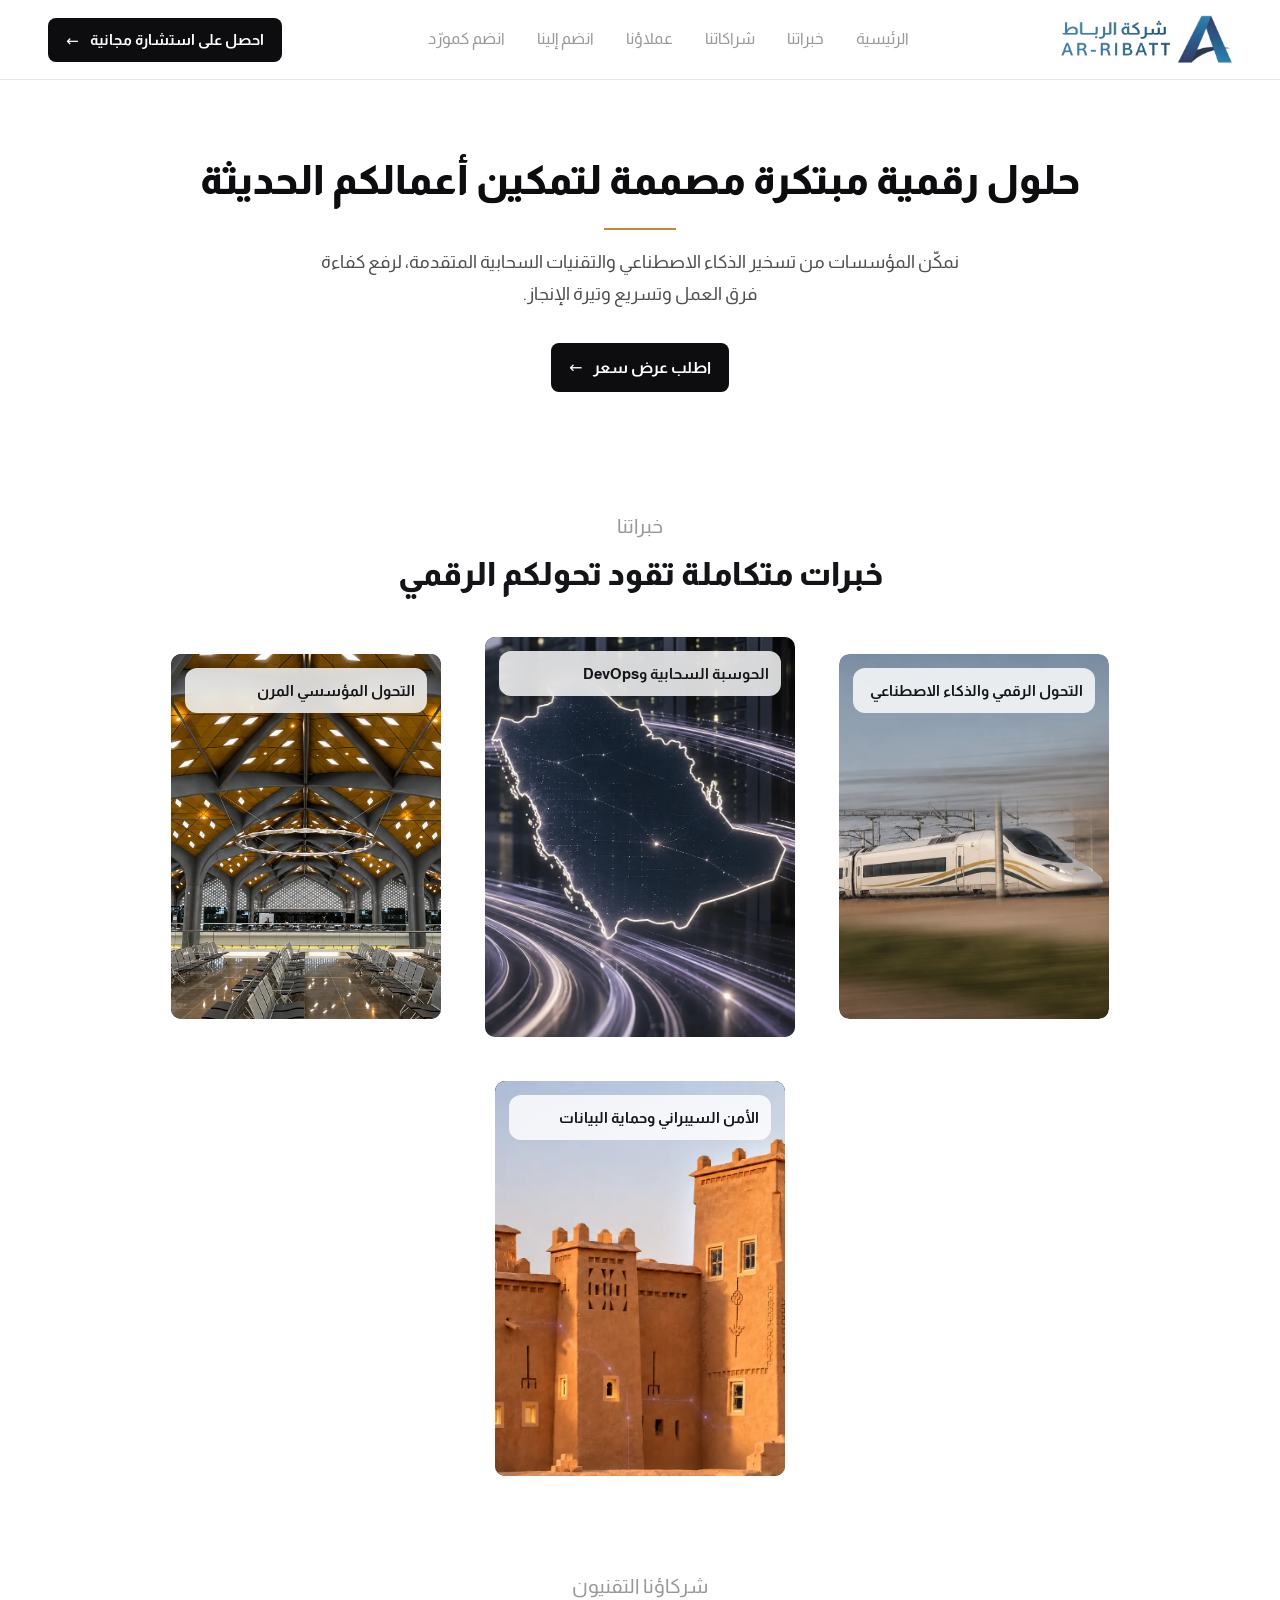
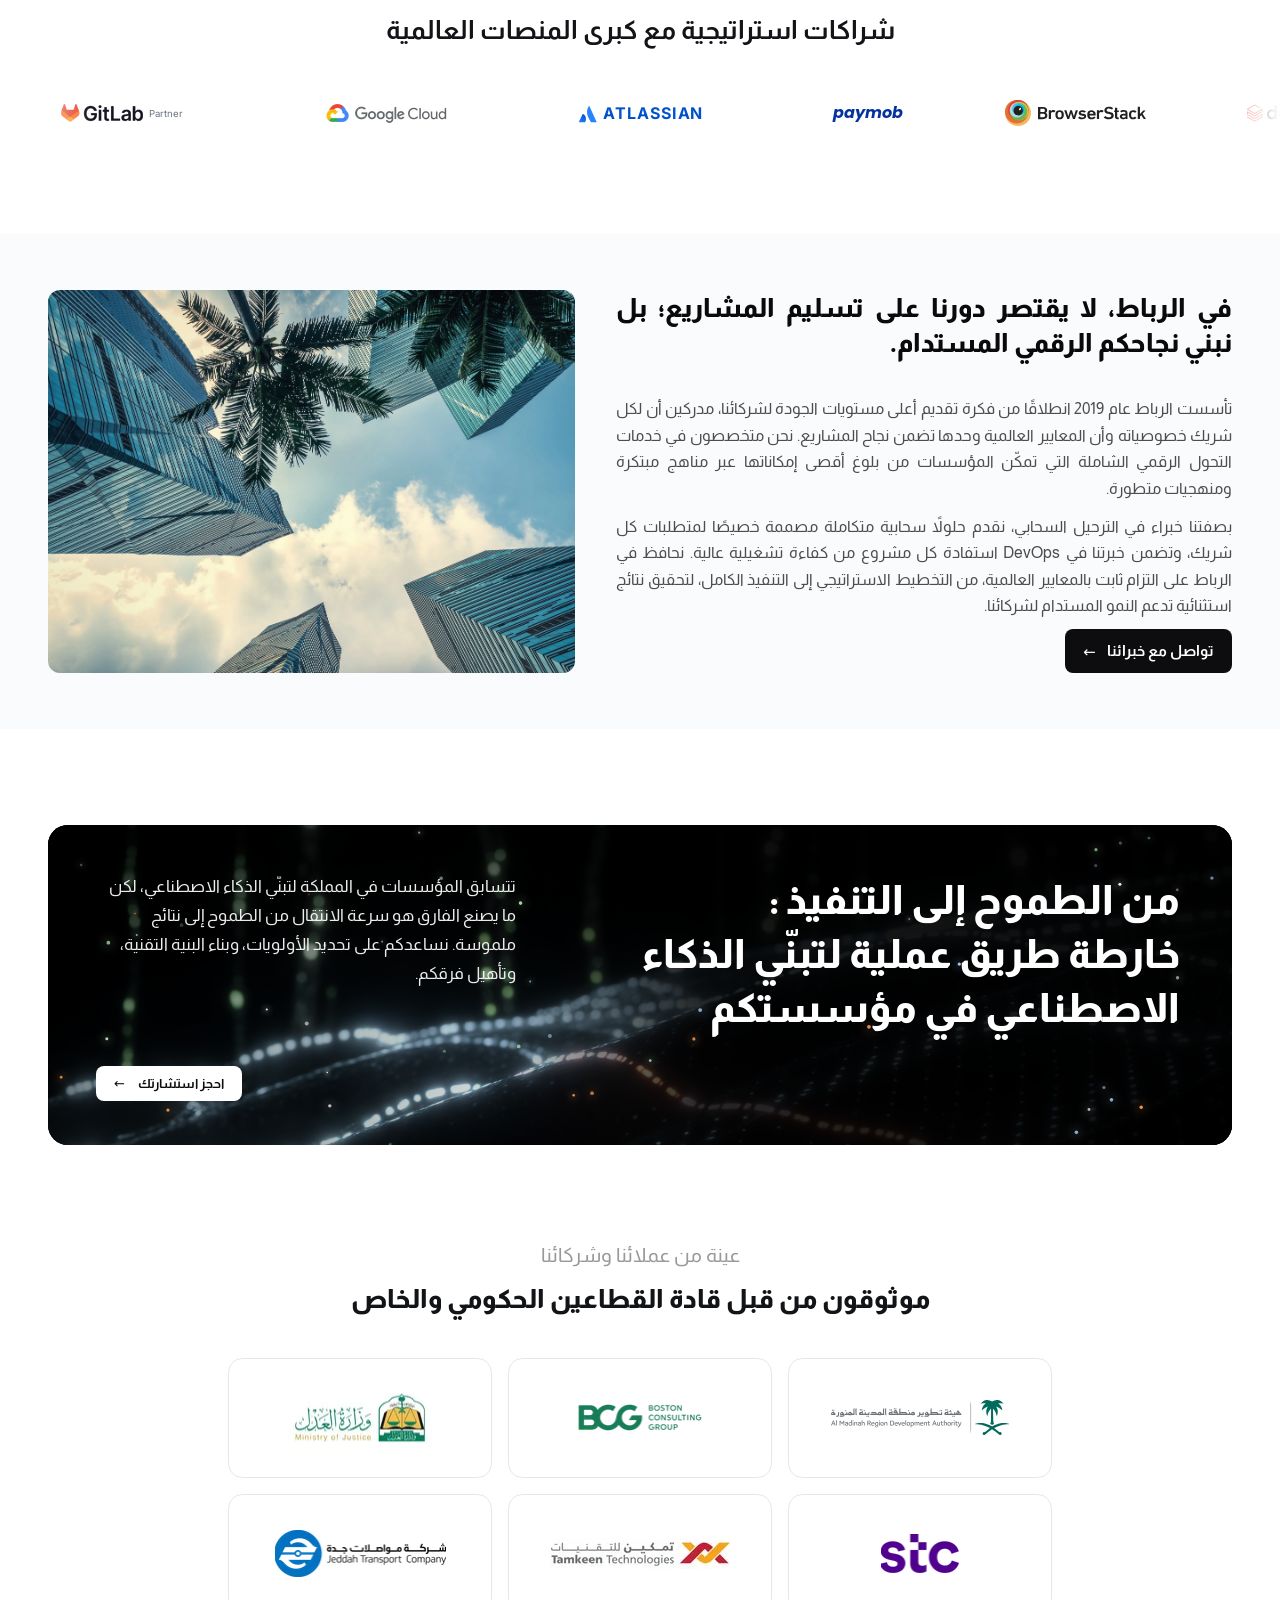
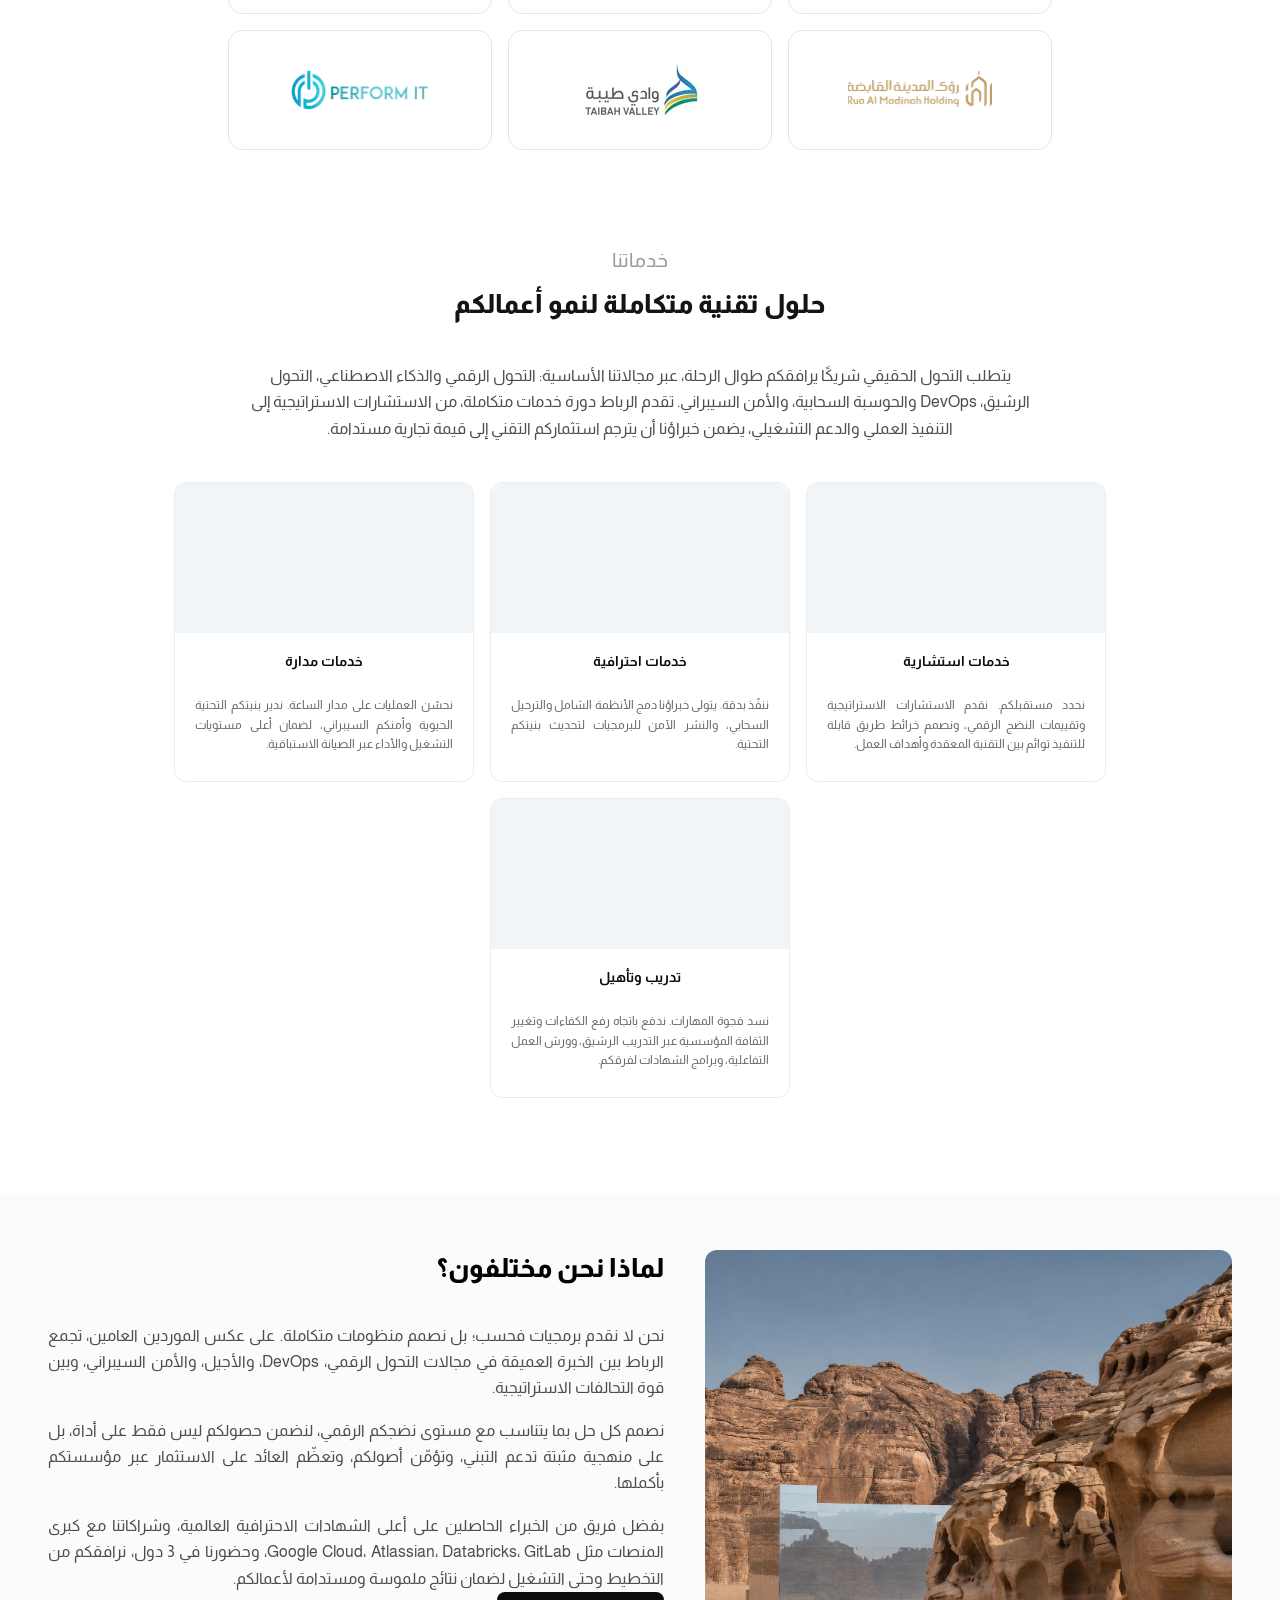
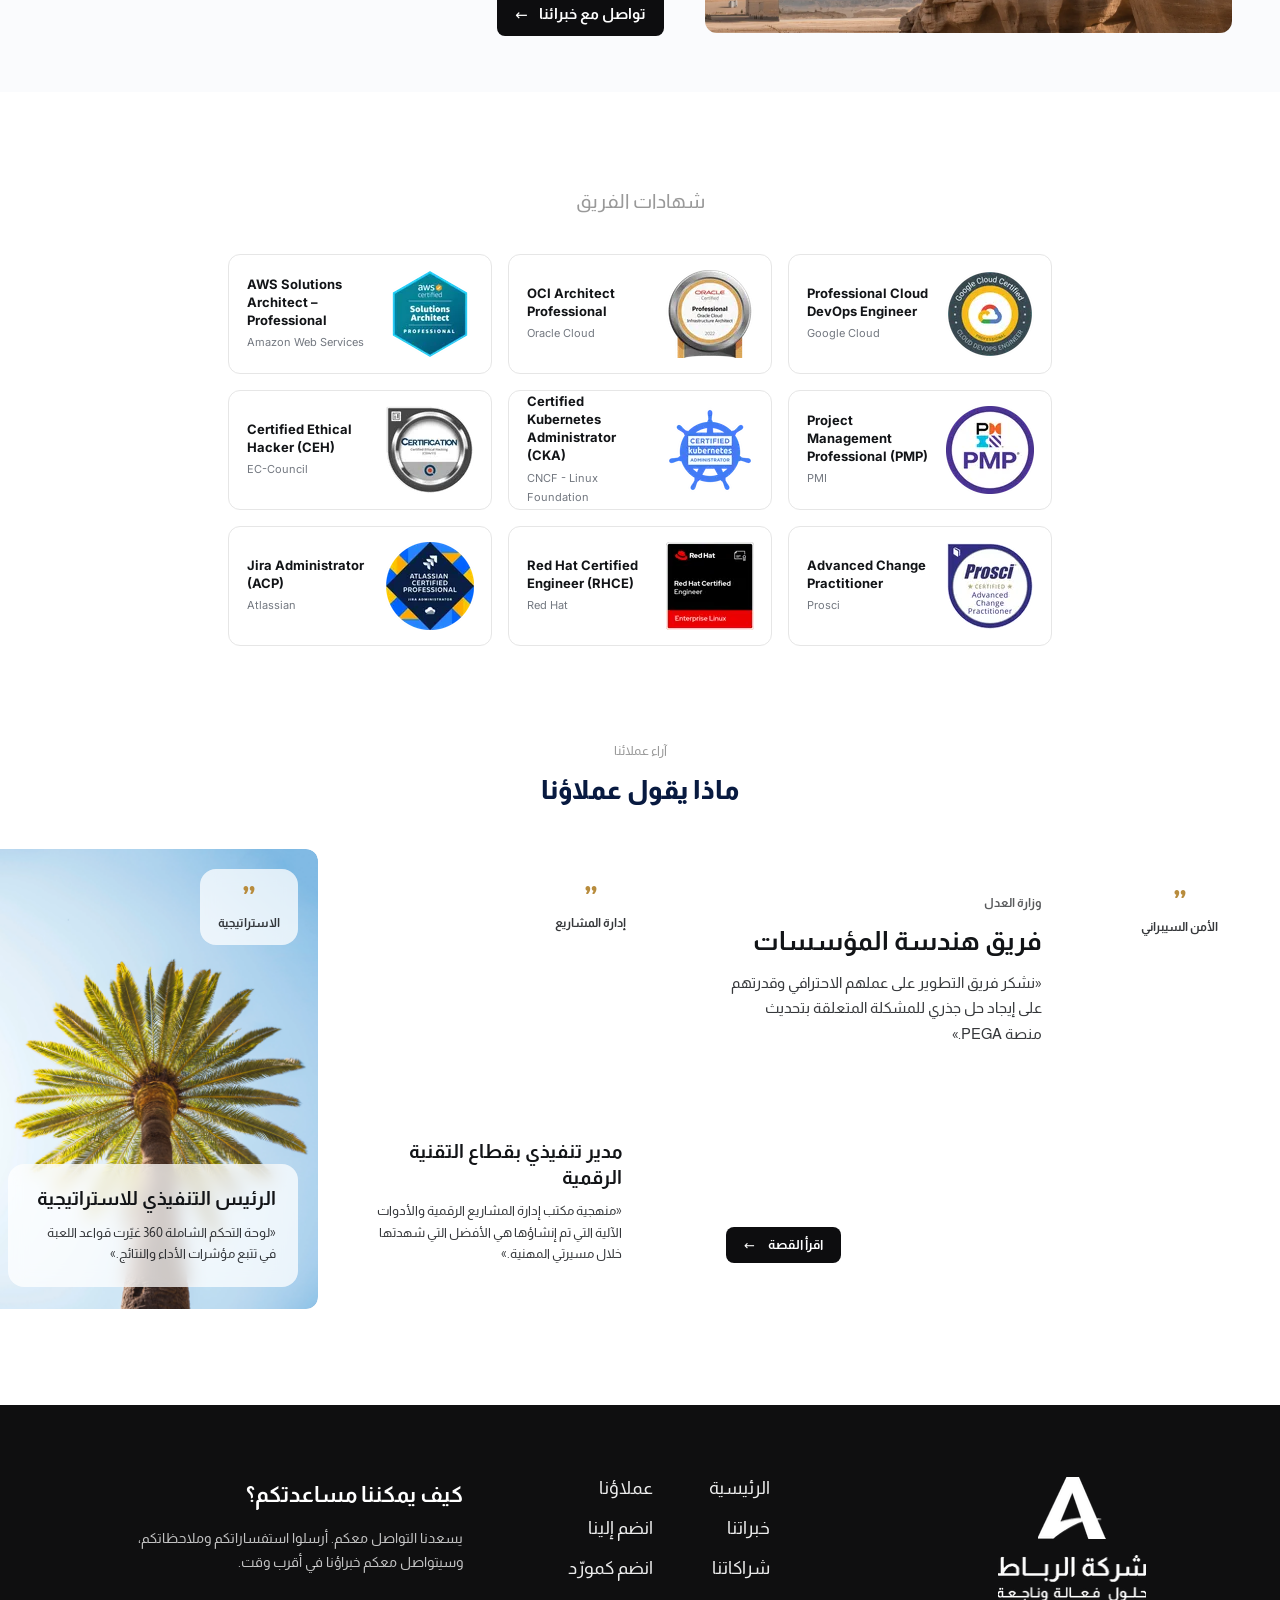
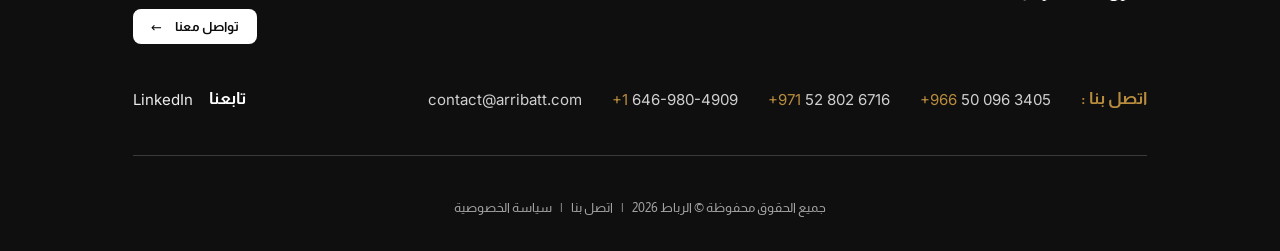
==== index.html @ 362ca6d2 "Use the Figma-framed client logos so none of the marks get cropped. Co-authored-by: Cursor <cursorag" ====
<!DOCTYPE html><html lang="ar" dir="rtl" class="font-sans"><head><meta charset="utf-8"><link rel="icon" type="image/svg+xml" href="/favicon.svg"><meta name="viewport" content="width=device-width, initial-scale=1"><meta name="generator" content="Astro v7.3.7"><title>شركة الرباط | حلول رقمية واستشارات تقنية</title><meta name="description" content="الرباط شركة استشارات تقنية تقدم خدمات التحول الرقمي، DevOps، الحوسبة السحابية، الأمن السيبراني، والتدريب للمؤسسات في المملكة والمنطقة."><link rel="canonical" href="https://arribatt.com/"><link rel="alternate" hreflang="ar" href="https://arribatt.com/"><link rel="alternate" hreflang="en" href="https://arribatt.com/en/"><link rel="alternate" hreflang="x-default" href="https://arribatt.com/"><link rel="sitemap" href="/sitemap-index.xml"><link rel="preload" href="/_astro/almarai-arabic-700-normal.RufW5IrK.woff2" as="font" type="font/woff2" crossorigin><link rel="preload" href="/_astro/almarai-latin-700-normal.CmEa8QLc.woff2" as="font" type="font/woff2" crossorigin><meta property="og:type" content="website"><meta property="og:site_name" content="AR-RIBATT"><meta property="og:locale" content="ar_SA"><meta property="og:locale:alternate" content="en_US"><meta property="og:url" content="https://arribatt.com/"><meta property="og:title" content="شركة الرباط — AR-RIBATT"><meta property="og:description" content="حلول رقمية مصممة خصيصًا للأعمال الحديثة: تحول رقمي، سحابة، DevOps، وأمن سيبراني."><meta property="og:image" content="https://arribatt.com/_astro/og.B1Ixiolo_ZcXchB.jpg"><meta property="og:image:width" content="1200"><meta property="og:image:height" content="630"><meta name="twitter:card" content="summary_large_image"><meta name="twitter:title" content="شركة الرباط — AR-RIBATT"><meta name="twitter:description" content="حلول رقمية مصممة خصيصًا للأعمال الحديثة: تحول رقمي، سحابة، DevOps، وأمن سيبراني."><meta name="twitter:image" content="https://arribatt.com/_astro/og.B1Ixiolo_ZcXchB.jpg"><script type="application/ld+json">{"@context":"https://schema.org","@type":"Organization","name":"شركة الرباط","alternateName":"AR-RIBATT","url":"https://arribatt.com/","logo":"https://arribatt.com/_astro/logo.D2VFjR-r.png","email":"contact@arribatt.com","telephone":["+966 50 096 3405","+971 52 802 6716","+1 646-980-4909"],"sameAs":["https://www.linkedin.com/company/arribatt/"]}</script><script async src="https://www.googletagmanager.com/gtag/js?id=G-THDGBT9R9G"></script><script>
      window.dataLayer = window.dataLayer || [];
      function gtag(){dataLayer.push(arguments);}
      gtag('js', new Date());
      gtag('config', 'G-THDGBT9R9G');
    </script><link rel="stylesheet" href="/_astro/almarai-latin-700-normal.YJcHzL-k.css"></head><body class="min-h-dvh bg-white font-sans text-body antialiased"><a href="#main" class="sr-only focus:not-sr-only focus:absolute focus:start-4 focus:top-4 focus:z-[100] focus:rounded-btn focus:bg-ink focus:px-4 focus:py-2 focus:text-white">تخطي إلى المحتوى</a><header class="relative sticky top-0 z-50 h-20 border-b border-line bg-white"><div class="ms-auto me-auto w-full max-w-page ps-4 pe-4 md:ps-6 md:pe-6 xl:ps-12 xl:pe-12 h-full"><div class="flex h-full items-center justify-between"><a href="/" aria-label="شركة الرباط - AR-RIBATT" class="relative z-10 shrink-0 rounded-btn focus-visible:outline-2 focus-visible:outline-offset-2 focus-visible:outline-ink"><img src="/_astro/logo.D2VFjR-r_1rYaQx.webp" alt="شركة الرباط - AR-RIBATT" loading="eager" fetchpriority="high" decoding="async" width="1003" height="284" class="h-[50px] w-auto object-contain"></a><nav class="hidden lg:block" aria-label="القائمة الرئيسية"><ul class="flex items-center gap-8"><li><a href="#home" class="nav-link rounded-btn focus-visible:outline-2 focus-visible:outline-offset-4 focus-visible:outline-ink">الرئيسية</a></li><li><a href="#expertise" class="nav-link rounded-btn focus-visible:outline-2 focus-visible:outline-offset-4 focus-visible:outline-ink">خبراتنا</a></li><li><a href="#partners" class="nav-link rounded-btn focus-visible:outline-2 focus-visible:outline-offset-4 focus-visible:outline-ink">شراكاتنا</a></li><li><a href="#clients" class="nav-link rounded-btn focus-visible:outline-2 focus-visible:outline-offset-4 focus-visible:outline-ink">عملاؤنا</a></li><li><a href="https://qr.arribatt.sa/?id=form-1" class="nav-link rounded-btn focus-visible:outline-2 focus-visible:outline-offset-4 focus-visible:outline-ink" target="_blank" rel="noopener noreferrer">انضم إلينا</a></li><li><a href="https://qr.arribatt.sa/?id=form-3" class="nav-link rounded-btn focus-visible:outline-2 focus-visible:outline-offset-4 focus-visible:outline-ink" target="_blank" rel="noopener noreferrer">انضم كمورّد</a></li></ul></nav><div class="hidden lg:block"><a href="https://calendly.com/m-alzouaghi-arribatt/meet-with-arribatt" class="btn-ink btn-ink--dark btn-ink--lg focus-visible:outline-2 focus-visible:outline-offset-2 focus-visible:outline-gold" target="_blank" rel="noopener noreferrer"><span class="btn-ink__arrow btn-ink__arrow--out" aria-hidden="true"></span><span class="btn-ink__label">احصل على استشارة مجانية</span><span class="btn-ink__arrow btn-ink__arrow--in" aria-hidden="true"></span></a></div><details class="group lg:hidden"><summary class="flex size-11 cursor-pointer list-none items-center justify-center rounded-btn text-ink hover:bg-surface focus-visible:outline-2 focus-visible:outline-offset-2 focus-visible:outline-ink [&amp;::-webkit-details-marker]:hidden" aria-label="القائمة"><svg class="size-6 group-open:hidden" viewBox="0 0 24 24" fill="none" stroke="currentColor" stroke-width="2" stroke-linecap="round" aria-hidden="true"><path d="M4 7h16M4 12h16M4 17h16"></path></svg><svg class="hidden size-6 group-open:block" viewBox="0 0 24 24" fill="none" stroke="currentColor" stroke-width="2" stroke-linecap="round" aria-hidden="true"><path d="M6 6l12 12M18 6L6 18"></path></svg></summary><div class="absolute start-0 end-0 top-full w-full border-b border-line bg-white"><div class="ms-auto me-auto w-full max-w-page ps-4 pe-4 md:ps-6 md:pe-6 xl:ps-12 xl:pe-12"><nav class="flex flex-col gap-2 py-4" aria-label="القائمة الرئيسية"><ul class="flex flex-col"><li><a href="#home" class="block py-3 text-start font-normal text-ink no-underline transition-colors hover:text-gold focus-visible:outline-2 focus-visible:outline-offset-2 focus-visible:outline-ink">الرئيسية</a></li><li><a href="#expertise" class="block py-3 text-start font-normal text-ink no-underline transition-colors hover:text-gold focus-visible:outline-2 focus-visible:outline-offset-2 focus-visible:outline-ink">خبراتنا</a></li><li><a href="#partners" class="block py-3 text-start font-normal text-ink no-underline transition-colors hover:text-gold focus-visible:outline-2 focus-visible:outline-offset-2 focus-visible:outline-ink">شراكاتنا</a></li><li><a href="#clients" class="block py-3 text-start font-normal text-ink no-underline transition-colors hover:text-gold focus-visible:outline-2 focus-visible:outline-offset-2 focus-visible:outline-ink">عملاؤنا</a></li><li><a href="https://qr.arribatt.sa/?id=form-1" class="block py-3 text-start font-normal text-ink no-underline transition-colors hover:text-gold focus-visible:outline-2 focus-visible:outline-offset-2 focus-visible:outline-ink" target="_blank" rel="noopener noreferrer">انضم إلينا</a></li><li><a href="https://qr.arribatt.sa/?id=form-3" class="block py-3 text-start font-normal text-ink no-underline transition-colors hover:text-gold focus-visible:outline-2 focus-visible:outline-offset-2 focus-visible:outline-ink" target="_blank" rel="noopener noreferrer">انضم كمورّد</a></li></ul><a href="https://calendly.com/m-alzouaghi-arribatt/meet-with-arribatt" class="btn-ink btn-ink--dark btn-ink--lg focus-visible:outline-2 focus-visible:outline-offset-2 focus-visible:outline-gold w-full whitespace-nowrap" target="_blank" rel="noopener noreferrer"><span class="btn-ink__arrow btn-ink__arrow--out" aria-hidden="true"></span><span class="btn-ink__label">احصل على استشارة مجانية</span><span class="btn-ink__arrow btn-ink__arrow--in" aria-hidden="true"></span></a></nav></div></div></details></div></div></header><main id="main" tabindex="-1" data-locale="ar"><section id="home" class="relative isolate overflow-hidden scroll-mt-24 bg-white py-16 xl:py-[72px]"><div class="pointer-events-none absolute inset-0 opacity-35" aria-hidden="true"><img src="/_astro/hero-lines.3NPXnAbR_jAh8v.svg" alt loading="eager" decoding="async" width="1280" height="251" class="absolute inset-0 h-full w-full object-cover"><img src="/_astro/hero-dots.DGAd6fWE_ZMkqzb.svg" alt loading="eager" decoding="async" width="1286" height="254" class="absolute inset-0 h-full w-full object-cover"></div><div class="ms-auto me-auto w-full max-w-page ps-4 pe-4 md:ps-6 md:pe-6 xl:ps-12 xl:pe-12 relative"><div class="flex flex-col items-center text-center"><h1 class="hero-enter hero-enter--1 max-w-[920px] text-[clamp(1.75rem,2vw+1rem,40px)] font-extrabold leading-[1.4] text-ink">حلول رقمية مبتكرة مصممة لتمكين أعمالكم الحديثة</h1><span class="hero-rule" aria-hidden="true"></span><p class="hero-enter hero-enter--2 mt-4 max-w-[640px] text-lg leading-[1.8] text-body">نمكّن المؤسسات من تسخير الذكاء الاصطناعي والتقنيات السحابية المتقدمة، لرفع كفاءة فرق العمل وتسريع وتيرة الإنجاز.</p><div class="hero-enter hero-enter--3 mt-8"><a href="https://qr.arribatt.sa/?id=form-2" class="btn-ink btn-ink--dark btn-ink--xl focus-visible:outline-2 focus-visible:outline-offset-2 focus-visible:outline-gold" target="_blank" rel="noopener noreferrer"><span class="btn-ink__arrow btn-ink__arrow--out" aria-hidden="true"></span><span class="btn-ink__label">اطلب عرض سعر</span><span class="btn-ink__arrow btn-ink__arrow--in" aria-hidden="true"></span></a></div></div></div></section><section id="expertise" class="scroll-mt-24 bg-white py-12"><div class="ms-auto me-auto w-full max-w-page ps-4 pe-4 md:ps-6 md:pe-6 xl:ps-12 xl:pe-12 flex flex-col items-center gap-10"><div class="flex flex-col items-center gap-3 text-center"><p class="text-xl font-normal text-muted">خبراتنا</p><h2 class="leading-[1.4] font-extrabold text-[32px] text-heading">خبرات متكاملة تقود تحولكم الرقمي</h2></div><ul class="flex w-full snap-x snap-mandatory items-center gap-4 overflow-x-auto [scrollbar-width:none] [-ms-overflow-style:none] [&amp;::-webkit-scrollbar]:hidden xl:flex-wrap xl:justify-center xl:gap-11 xl:overflow-visible"><li class="x-card w-[75%] shrink-0 snap-start xl:w-[var(--w)] xl:shrink-0" style="--w:270px;--h:365px;background-image:none"><div class="x-card__media"><img src="/_astro/digital-ai.BuF8sNp3_1Nud4Y.webp" alt="التحول الرقمي والذكاء الاصطناعي" style="height:100%;left:-103.23%;top:-0.11%;width:232.28%" loading="lazy" decoding="async" width="1655" height="950" class="max-w-none xl:absolute"></div><div class="x-card__panel"><div class="x-card__content"><h3 class="x-card__title">التحول الرقمي والذكاء الاصطناعي</h3><p class="x-card__text">نسخّر الذكاء الاصطناعي والتحول الرقمي لتمكين مؤسستكم من الابتكار وتسريع النمو.</p></div><div class="x-card__cta"><a href="https://calendly.com/m-alzouaghi-arribatt/meet-with-arribatt" class="btn-ink btn-ink--dark btn-ink--sm focus-visible:outline-2 focus-visible:outline-offset-2 focus-visible:outline-gold" target="_blank" rel="noopener noreferrer"><span class="btn-ink__arrow btn-ink__arrow--out" aria-hidden="true"></span><span class="btn-ink__label">اكتشف المزيد</span><span class="btn-ink__arrow btn-ink__arrow--in" aria-hidden="true"></span></a></div></div></li><li class="x-card w-[75%] shrink-0 snap-start xl:w-[var(--w)] xl:shrink-0" style="--w:310px;--h:400px;background-image:linear-gradient(135.94deg, rgb(18, 46, 92) 0%, rgb(36, 97, 158) 71.429%)"><div class="x-card__media"><img src="/_astro/cloud-devops.ePCq-_FP_VWO2.webp" alt="الحوسبة السحابية وDevOps" style="height:101.21%;left:-118.83%;top:0.05%;width:234.92%" loading="lazy" decoding="async" width="1672" height="941" class="max-w-none xl:absolute"></div><div class="x-card__panel"><div class="x-card__content"><h3 class="x-card__title">الحوسبة السحابية وDevOps</h3><p class="x-card__text">ترحيل سحابي سلس وأتمتة DevOps لتشغيل أسرع وأكثر موثوقية لبنيتكم التحتية.</p></div><div class="x-card__cta"><a href="https://calendly.com/m-alzouaghi-arribatt/meet-with-arribatt" class="btn-ink btn-ink--dark btn-ink--sm focus-visible:outline-2 focus-visible:outline-offset-2 focus-visible:outline-gold" target="_blank" rel="noopener noreferrer"><span class="btn-ink__arrow btn-ink__arrow--out" aria-hidden="true"></span><span class="btn-ink__label">اكتشف المزيد</span><span class="btn-ink__arrow btn-ink__arrow--in" aria-hidden="true"></span></a></div></div></li><li class="x-card w-[75%] shrink-0 snap-start xl:w-[var(--w)] xl:shrink-0" style="--w:270px;--h:365px;background-image:linear-gradient(134.6deg, rgb(10, 26, 61) 0%, rgb(20, 61, 117) 71.429%)"><div class="x-card__media"><img src="/_astro/agile.X4Pp-ks4_Z1QyyD6.webp" alt="التحول المؤسسي المرن" style="inset:0;width:100%;height:100%;object-fit:cover" loading="lazy" decoding="async" width="1464" height="1074" class="max-w-none xl:absolute"></div><div class="x-card__panel"><div class="x-card__content"><h3 class="x-card__title">التحول المؤسسي المرن</h3><p class="x-card__text">نرسّخ ثقافة العمل المرن (Agile &amp; Scrum) لتسريع التسليم ورفع كفاءة فرق العمل في مؤسستكم.</p></div><div class="x-card__cta"><a href="https://calendly.com/m-alzouaghi-arribatt/meet-with-arribatt" class="btn-ink btn-ink--dark btn-ink--sm focus-visible:outline-2 focus-visible:outline-offset-2 focus-visible:outline-gold" target="_blank" rel="noopener noreferrer"><span class="btn-ink__arrow btn-ink__arrow--out" aria-hidden="true"></span><span class="btn-ink__label">اكتشف المزيد</span><span class="btn-ink__arrow btn-ink__arrow--in" aria-hidden="true"></span></a></div></div></li><li class="x-card w-[75%] shrink-0 snap-start xl:w-[var(--w)] xl:shrink-0" style="--w:290px;--h:395px;background-image:linear-gradient(134.39deg, rgb(13, 31, 71) 0%, rgb(26, 71, 128) 71.429%)"><div class="x-card__media"><img src="/_astro/cybersecurity.xZYOoj6X_ZU1NrU.webp" alt="الأمن السيبراني وحماية البيانات" style="height:100%;left:-3.16%;top:0.1%;width:242.02%" loading="lazy" decoding="async" width="1672" height="941" class="max-w-none xl:absolute"></div><div class="x-card__panel"><div class="x-card__content"><h3 class="x-card__title">الأمن السيبراني وحماية البيانات</h3><p class="x-card__text">حماية متكاملة لبياناتكم وأنظمتكم عبر حلول أمن سيبراني استباقية ومراقبة مستمرة على مدار الساعة.</p></div><div class="x-card__cta"><a href="https://calendly.com/m-alzouaghi-arribatt/meet-with-arribatt" class="btn-ink btn-ink--dark btn-ink--sm focus-visible:outline-2 focus-visible:outline-offset-2 focus-visible:outline-gold" target="_blank" rel="noopener noreferrer"><span class="btn-ink__arrow btn-ink__arrow--out" aria-hidden="true"></span><span class="btn-ink__label">اكتشف المزيد</span><span class="btn-ink__arrow btn-ink__arrow--in" aria-hidden="true"></span></a></div></div></li></ul></div></section><section id="partners" class="scroll-mt-24 bg-white py-12 pb-24"><div class="ms-auto me-auto w-full max-w-page ps-4 pe-4 md:ps-6 md:pe-6 xl:ps-12 xl:pe-12 mb-10 flex flex-col items-center"><div class="flex flex-col items-center gap-3 text-center gap-3"><p class="text-xl font-normal text-muted">شركاؤنا التقنيون</p><h2 class="leading-[1.4] font-bold text-[26px] text-heading">شراكات استراتيجية مع كبرى المنصات العالمية</h2></div></div><div class="marquee relative mx-auto h-[50px] w-full max-w-page overflow-hidden px-4 md:px-6 xl:px-12"><div class="pointer-events-none absolute inset-y-0 start-0 z-1 h-[50px] w-[90px] bg-linear-to-r from-white to-transparent" aria-hidden="true"></div><div class="pointer-events-none absolute inset-y-0 end-0 z-1 h-[50px] w-[90px] bg-linear-to-l from-white to-transparent" aria-hidden="true"></div><div class="marquee__track flex h-[50px] w-max items-center"><ul class="flex shrink-0 items-center gap-[130px] pe-[130px]"><li class="flex w-[148px] shrink-0 items-center justify-center gap-1.5"><img src="/_astro/gitlab.0oqT5avN_bjvwU.webp" alt="GitLab" loading="lazy" decoding="async" width="82" height="18" class="h-[18px] w-[82px] object-cover"><span class="font-latin text-[9.6px] text-[#6b7380]">Partner</span></li><li class="flex shrink-0 items-center justify-center"><img src="/_astro/google-cloud.CJPN-X8w_Z16N8yL.webp" alt="Google Cloud" loading="lazy" decoding="async" width="122" height="19" class="h-[19px] w-[122px] object-cover"></li><li class="flex shrink-0 items-center justify-center gap-1.5 font-latin text-base font-bold tracking-[0.96px] text-[#0052cc]"><img src="/_astro/atlassian-mark.9yQa8FIi_5OESP.svg" alt loading="lazy" decoding="async" width="19" height="19" class="size-[18.8px]"><span>ATLASSIAN</span></li><li class="flex shrink-0 items-center justify-center font-paymob text-base font-bold italic text-[#05339e]">paymob</li><li class="flex shrink-0 items-center justify-center"><span class="relative block h-[41.6px] w-[83.2px]"><img src="/_astro/browserstack.Ki-fsA3B_2p1H18.svg" alt="BrowserStack" loading="lazy" decoding="async" width="141" height="26" class="absolute top-[18.75%] start-[-34.74%] max-w-none"></span></li><li class="flex shrink-0 items-center justify-center"><img src="/_astro/databricks.DVVjJMdG_Z1Q6LdH.svg" alt="Databricks" loading="lazy" decoding="async" width="106" height="18" class="h-[17.6px] w-[105.6px]"></li></ul><ul class="flex shrink-0 items-center gap-[130px] pe-[130px]" aria-hidden="true"><li class="flex w-[148px] shrink-0 items-center justify-center gap-1.5"><img src="/_astro/gitlab.0oqT5avN_bjvwU.webp" alt="GitLab" loading="lazy" decoding="async" width="82" height="18" class="h-[18px] w-[82px] object-cover"><span class="font-latin text-[9.6px] text-[#6b7380]">Partner</span></li><li class="flex shrink-0 items-center justify-center"><img src="/_astro/google-cloud.CJPN-X8w_Z16N8yL.webp" alt="Google Cloud" loading="lazy" decoding="async" width="122" height="19" class="h-[19px] w-[122px] object-cover"></li><li class="flex shrink-0 items-center justify-center gap-1.5 font-latin text-base font-bold tracking-[0.96px] text-[#0052cc]"><img src="/_astro/atlassian-mark.9yQa8FIi_5OESP.svg" alt loading="lazy" decoding="async" width="19" height="19" class="size-[18.8px]"><span>ATLASSIAN</span></li><li class="flex shrink-0 items-center justify-center font-paymob text-base font-bold italic text-[#05339e]">paymob</li><li class="flex shrink-0 items-center justify-center"><span class="relative block h-[41.6px] w-[83.2px]"><img src="/_astro/browserstack-2.C2VnJYYT_2p1H18.svg" alt loading="lazy" decoding="async" width="141" height="26" class="absolute top-[18.75%] start-[-34.74%] max-w-none"></span></li><li class="flex shrink-0 items-center justify-center"><img src="/_astro/databricks.DVVjJMdG_Z1Q6LdH.svg" alt="Databricks" loading="lazy" decoding="async" width="106" height="18" class="h-[17.6px] w-[105.6px]"></li></ul></div></div></section><section id="about" class="split scroll-mt-24 bg-surface py-14 split--about"><div class="ms-auto me-auto w-full max-w-page ps-4 pe-4 md:ps-6 md:pe-6 xl:ps-12 xl:pe-12"><div class="flex flex-col items-start gap-10 xl:flex-row xl:gap-[41px]"><div class="flex min-h-0 min-w-0 flex-1 flex-col items-start xl:min-h-[383px] xl:flex-[1_1_706px]"><h2 class="w-full font-extrabold mb-9 text-[26px] leading-[1.35] text-title text-justify">في الرباط، لا يقتصر دورنا على تسليم المشاريع؛ بل نبني نجاحكم الرقمي المستدام.</h2><div class="flex w-full flex-col max-w-[660px] gap-3"><p class="text-justify text-base leading-[1.65] text-body">تأسست الرباط عام 2019 انطلاقًا من فكرة تقديم أعلى مستويات الجودة لشركائنا، مدركين أن لكل شريك خصوصياته وأن المعايير العالمية وحدها تضمن نجاح المشاريع. نحن متخصصون في خدمات التحول الرقمي الشاملة التي تمكّن المؤسسات من بلوغ أقصى إمكاناتها عبر مناهج مبتكرة ومنهجيات متطورة.</p><p class="text-justify text-base leading-[1.65] text-body">بصفتنا خبراء في الترحيل السحابي، نقدم حلولاً سحابية متكاملة مصممة خصيصًا لمتطلبات كل شريك، وتضمن خبرتنا في DevOps استفادة كل مشروع من كفاءة تشغيلية عالية. نحافظ في الرباط على التزام ثابت بالمعايير العالمية، من التخطيط الاستراتيجي إلى التنفيذ الكامل، لتحقيق نتائج استثنائية تدعم النمو المستدام لشركائنا.</p></div><a href="https://calendly.com/m-alzouaghi-arribatt/meet-with-arribatt" class="btn-ink btn-ink--dark btn-ink--lg focus-visible:outline-2 focus-visible:outline-offset-2 focus-visible:outline-gold mt-4 xl:mt-auto" target="_blank" rel="noopener noreferrer"><span class="btn-ink__arrow btn-ink__arrow--out" aria-hidden="true"></span><span class="btn-ink__label">تواصل مع خبرائنا</span><span class="btn-ink__arrow btn-ink__arrow--in" aria-hidden="true"></span></a></div><div class="split-photo h-auto w-full max-w-[527px] shrink-0 overflow-hidden rounded-card xl:h-[383px] xl:w-[527px] xl:flex-[0_0_527px]"><img src="/_astro/about.DB5jnd_7_1qwkGR.webp" alt="واجهة معمارية حديثة" loading="lazy" sizes="527px" decoding="async" width="2576" height="1720" class="aspect-[527/383] h-full w-full object-cover xl:aspect-auto"></div></div></div></section><section class="bg-white pb-0 pt-14 xl:pt-24"><div class="ms-auto me-auto w-full max-w-page ps-4 pe-4 md:ps-6 md:pe-6 xl:ps-12 xl:pe-12"><div class="banner relative flex min-h-[320px] flex-col items-start gap-6 overflow-hidden rounded-[20px] bg-black px-6 pb-24 pt-8 xl:flex-row xl:gap-16 xl:ps-[52px] xl:pe-12 xl:pb-11 xl:pt-12"><div class="banner__bg pointer-events-none absolute inset-0" aria-hidden="true" dir="ltr"><div class="banner__bg-zoom"><img src="/_astro/banner-bg.DKNZC5jt.png" alt="" width="4096" height="2280" class="banner__bg-image" loading="lazy" decoding="async"></div><div class="banner__overlay absolute inset-0 bg-[linear-gradient(180deg,rgba(0,0,0,0.7)_0%,rgba(0,0,0,0)_60%),linear-gradient(90deg,rgba(0,0,0,0.95)_0%,rgba(0,0,0,0.85)_45%,rgba(0,0,0,0.15)_62%,rgba(0,0,0,0.5)_100%)] ltr:scale-x-[-1]"></div><div class="banner__particles"><div class="banner__particles-track"><img src="/_astro/banner-particles.DuXMQttF.svg" alt="" width="1274" height="339"><img src="/_astro/banner-particles.DuXMQttF.svg" alt="" width="1274" height="339"></div></div></div><h2 class="relative w-full shrink-0 text-[clamp(1.5rem,2vw+1rem,40px)] font-extrabold leading-[1.35] text-white xl:w-[600px] xl:flex-[0_0_600px]">من الطموح إلى التنفيذ :<br>خارطة طريق عملية لتبنّي الذكاء الاصطناعي في مؤسستكم</h2><p class="relative min-w-0 flex-1 text-[17px] leading-[1.7] text-white/92">تتسابق المؤسسات في المملكة لتبنّي الذكاء الاصطناعي، لكن ما يصنع الفارق هو سرعة الانتقال من الطموح إلى نتائج ملموسة. نساعدكم على تحديد الأولويات، وبناء البنية التقنية، وتأهيل فرقكم.</p><a href="https://calendly.com/m-alzouaghi-arribatt/meet-with-arribatt" class="btn-ink btn-ink--light btn-ink--sm focus-visible:outline-2 focus-visible:outline-offset-2 focus-visible:outline-white absolute end-6 bottom-8 xl:end-12 xl:bottom-11" target="_blank" rel="noopener noreferrer"><span class="btn-ink__arrow btn-ink__arrow--out" aria-hidden="true"></span><span class="btn-ink__label">احجز استشارتك</span><span class="btn-ink__arrow btn-ink__arrow--in" aria-hidden="true"></span></a></div></div></section><script type="module">function e(e){return e.getAnimations().find(e=>e instanceof CSSAnimation&&e.animationName===`banner-snow`)}function t(){window.matchMedia(`(prefers-reduced-motion: reduce)`).matches||document.querySelectorAll(`.banner`).forEach(t=>{if(!(t instanceof HTMLElement)||t.dataset.snowBound===`1`)return;t.dataset.snowBound=`1`;let n=t.querySelector(`.banner__particles-track`);if(!n)return;let r=!1,i=t=>{let i=e(n);if(!i)return;let a=Number(i.effect?.getComputedTiming().duration)||42e3,o=Number(i.currentTime??0);if(t<0&&o<=0&&(i.currentTime=a),i.playbackRate=t,t<0&&!r){r=!0;let t=()=>{let i=e(n);if(!i||i.playbackRate>=0){r=!1;return}let a=Number(i.effect?.getComputedTiming().duration)||42e3;Number(i.currentTime??0)<=16&&(i.currentTime=a),requestAnimationFrame(t)};requestAnimationFrame(t)}};t.addEventListener(`mouseenter`,()=>i(-1)),t.addEventListener(`mouseleave`,()=>i(1)),t.addEventListener(`focusin`,()=>i(-1)),t.addEventListener(`focusout`,e=>{let n=e.relatedTarget;n instanceof Node&&t.contains(n)||i(1)})})}t();</script><section id="clients" class="scroll-mt-24 bg-white pb-12 pt-16 xl:pt-24"><div class="ms-auto me-auto w-full max-w-page ps-4 pe-4 md:ps-6 md:pe-6 xl:ps-12 xl:pe-12 flex flex-col items-center gap-10"><div class="flex flex-col items-center gap-3 text-center"><p class="text-xl font-normal text-muted">عينة من عملائنا وشركائنا</p><h2 class="leading-[1.4] font-extrabold text-[26px] text-heading">موثوقون من قبل قادة القطاعين الحكومي والخاص</h2></div><ul class="grid w-full grid-cols-2 gap-4 md:grid-cols-3 xl:w-auto xl:grid-cols-[repeat(3,264px)]"><li><div class="overflow-hidden bg-white logo-cell flex h-[120px] items-center justify-center overflow-hidden rounded-[14.4px] px-[28.8px] py-6"><img src="/_astro/mda.BCzgMedI_1912sA.svg" alt="هيئة تطوير منطقة المدينة المنورة" style="width:179.991px;height:34.809px" loading="lazy" sizes="180px" decoding="async" width="180" height="35" class="shrink-0 max-w-none object-contain"></div></li><li><div class="overflow-hidden bg-white logo-cell flex h-[120px] items-center justify-center overflow-hidden rounded-[14.4px] px-[28.8px] py-6"><img src="/_astro/bgc.B7-Q7fli_19KTC4.webp" alt="Boston Consulting Group" style="width:126.701px;height:71.269px" loading="lazy" sizes="127px" decoding="async" width="127" height="71" class="shrink-0 max-w-none object-cover"></div></li><li><div class="overflow-hidden bg-white logo-cell flex h-[120px] items-center justify-center overflow-hidden rounded-[14.4px] px-[28.8px] py-6"><img src="/_astro/moj.CSYvi9yi_Z29VlB3.webp" alt="وزارة العدل" style="width:143.52px;height:143.52px" loading="lazy" sizes="144px" decoding="async" width="144" height="144" class="shrink-0 max-w-none object-cover"></div></li><li><div class="overflow-hidden bg-white logo-cell flex h-[120px] items-center justify-center overflow-hidden rounded-[14.4px] px-[28.8px] py-6"><img src="/_astro/stc.BiYabMqo_Z1H1ELW.webp" alt="stc" style="width:77.376px;height:38.688px" loading="lazy" sizes="77px" decoding="async" width="77" height="39" class="shrink-0 max-w-none object-cover"></div></li><li><div class="overflow-hidden bg-white logo-cell flex h-[120px] items-center justify-center overflow-hidden rounded-[14.4px] px-[28.8px] py-6"><img src="/_astro/tamkeen.D8Jtl7hb_Z21o4B2.webp" alt="تمكين للتقنيات" style="width:180px;height:31.82px" loading="lazy" sizes="180px" decoding="async" width="180" height="32" class="shrink-0 max-w-none object-cover"></div></li><li><div class="overflow-hidden bg-white logo-cell flex h-[120px] items-center justify-center overflow-hidden rounded-[14.4px] px-[28.8px] py-6"><img src="/_astro/jtc.BJpkecCE_Z1NnGTc.webp" alt="شركة مواصلات جدة" style="width:171px;height:47.298px" loading="lazy" sizes="171px" decoding="async" width="171" height="47" class="shrink-0 max-w-none object-cover"></div></li><li><div class="overflow-hidden bg-white logo-cell flex h-[120px] items-center justify-center overflow-hidden rounded-[14.4px] px-[28.8px] py-6"><img src="/_astro/rua-almadinah.Bid5pHHl_ZeELgB.webp" alt="رؤى المدينة القابضة" style="width:144.768px;height:75.469px" loading="lazy" sizes="145px" decoding="async" width="145" height="75" class="shrink-0 max-w-none object-cover"></div></li><li><div class="overflow-hidden bg-white logo-cell flex h-[120px] items-center justify-center overflow-hidden rounded-[14.4px] px-[28.8px] py-6"><img src="/_astro/taibah-valley.C419Utsj_VDX6m.webp" alt="وادي طيبة" style="width:116.07px;height:53.04px" loading="lazy" sizes="116px" decoding="async" width="116" height="53" class="shrink-0 max-w-none object-cover"></div></li><li><div class="overflow-hidden bg-white logo-cell flex h-[120px] items-center justify-center overflow-hidden rounded-[14.4px] px-[28.8px] py-6"><img src="/_astro/perform-it.C7cqvnzh_2oC4HC.webp" alt="Perform IT" style="width:137.28px;height:68.64px" loading="lazy" sizes="137px" decoding="async" width="137" height="69" class="shrink-0 max-w-none object-cover"></div></li></ul></div></section><section id="services" class="scroll-mt-24 bg-white pb-16 pt-12 xl:pb-24"><div class="ms-auto me-auto w-full max-w-page ps-4 pe-4 md:ps-6 md:pe-6 xl:ps-12 xl:pe-12 flex flex-col items-center gap-10"><div class="flex flex-col items-center gap-3 text-center"><p class="text-xl font-normal text-muted">خدماتنا</p><h2 class="leading-[1.4] font-extrabold text-[26px] text-heading mb-[29px] text-black">حلول تقنية متكاملة لنمو أعمالكم</h2><p class="max-w-[792px] text-base leading-[1.65] text-body ms-auto me-auto text-[#595959]">يتطلب التحول الحقيقي شريكًا يرافقكم طوال الرحلة، عبر مجالاتنا الأساسية: التحول الرقمي والذكاء الاصطناعي، التحول الرشيق، DevOps والحوسبة السحابية، والأمن السيبراني. تقدم الرباط دورة خدمات متكاملة، من الاستشارات الاستراتيجية إلى التنفيذ العملي والدعم التشغيلي، يضمن خبراؤنا أن يترجم استثماركم التقني إلى قيمة تجارية مستدامة.</p></div><ul class="flex w-full snap-x snap-mandatory gap-4 overflow-x-auto [scrollbar-width:none] [-ms-overflow-style:none] [&amp;::-webkit-scrollbar]:hidden xl:flex-wrap xl:justify-center xl:overflow-visible"><li class="s-card w-[75%] shrink-0 snap-start xl:w-[300px]"><div class="s-card__photo"><img src="/_astro/consulting.DAp-a9V0_Z2dn7iq.webp" alt style="position:absolute;height:115.84%;left:-13.07%;top:-15.82%;width:126.15%;max-width:none" loading="lazy" decoding="async" width="4096" height="4096" class="h-full w-full object-cover"></div><div class="s-card__frost" aria-hidden="true"><img src="/_astro/consulting.DAp-a9V0_Z2dn7iq.webp" alt loading="lazy" decoding="async" width="4096" height="4096" class="h-full w-full object-cover"></div><div class="s-card__body"><h3 class="s-card__title">خدمات استشارية</h3><div class="s-card__text"><p>نحدد مستقبلكم. نقدم الاستشارات الاستراتيجية وتقييمات النضج الرقمي، ونصمم خرائط طريق قابلة للتنفيذ توائم بين التقنية المعقدة وأهداف العمل.</p></div></div><div class="s-card__cta"><a href="https://calendly.com/m-alzouaghi-arribatt/meet-with-arribatt" class="btn-ink btn-ink--dark btn-ink--sm focus-visible:outline-2 focus-visible:outline-offset-2 focus-visible:outline-gold" target="_blank" rel="noopener noreferrer"><span class="btn-ink__arrow btn-ink__arrow--out" aria-hidden="true"></span><span class="btn-ink__label">اكتشف المزيد</span><span class="btn-ink__arrow btn-ink__arrow--in" aria-hidden="true"></span></a></div></li><li class="s-card w-[75%] shrink-0 snap-start xl:w-[300px]"><div class="s-card__photo"><img src="/_astro/professional.Cj36oJdB_ZnlIlS.webp" alt style loading="lazy" decoding="async" width="4096" height="2731" class="h-full w-full object-cover"></div><div class="s-card__frost" aria-hidden="true"><img src="/_astro/professional.Cj36oJdB_ZnlIlS.webp" alt loading="lazy" decoding="async" width="4096" height="2731" class="h-full w-full object-cover"></div><div class="s-card__body"><h3 class="s-card__title">خدمات احترافية</h3><div class="s-card__text"><p>ننفّذ بدقة. يتولى خبراؤنا دمج الأنظمة الشامل والترحيل السحابي، والنشر الآمن للبرمجيات لتحديث بنيتكم التحتية.</p></div></div><div class="s-card__cta"><a href="https://calendly.com/m-alzouaghi-arribatt/meet-with-arribatt" class="btn-ink btn-ink--dark btn-ink--sm focus-visible:outline-2 focus-visible:outline-offset-2 focus-visible:outline-gold" target="_blank" rel="noopener noreferrer"><span class="btn-ink__arrow btn-ink__arrow--out" aria-hidden="true"></span><span class="btn-ink__label">اكتشف المزيد</span><span class="btn-ink__arrow btn-ink__arrow--in" aria-hidden="true"></span></a></div></li><li class="s-card w-[75%] shrink-0 snap-start xl:w-[300px]"><div class="s-card__photo"><img src="/_astro/managed.CXEbHseb_ZjBXuD.webp" alt style loading="lazy" decoding="async" width="1615" height="974" class="h-full w-full object-cover"></div><div class="s-card__frost" aria-hidden="true"><img src="/_astro/managed.CXEbHseb_ZjBXuD.webp" alt loading="lazy" decoding="async" width="1615" height="974" class="h-full w-full object-cover"></div><div class="s-card__body"><h3 class="s-card__title">خدمات مدارة</h3><div class="s-card__text"><p>نحسّن العمليات على مدار الساعة. ندير بنيتكم التحتية الحيوية وأمنكم السيبراني، لضمان أعلى مستويات التشغيل والأداء عبر الصيانة الاستباقية.</p></div></div><div class="s-card__cta"><a href="https://calendly.com/m-alzouaghi-arribatt/meet-with-arribatt" class="btn-ink btn-ink--dark btn-ink--sm focus-visible:outline-2 focus-visible:outline-offset-2 focus-visible:outline-gold" target="_blank" rel="noopener noreferrer"><span class="btn-ink__arrow btn-ink__arrow--out" aria-hidden="true"></span><span class="btn-ink__label">اكتشف المزيد</span><span class="btn-ink__arrow btn-ink__arrow--in" aria-hidden="true"></span></a></div></li><li class="s-card w-[75%] shrink-0 snap-start xl:w-[300px]"><div class="s-card__photo"><img src="/_astro/training.C7BGYRrm_oEnjw.webp" alt style loading="lazy" decoding="async" width="2880" height="3840" class="h-full w-full object-cover"></div><div class="s-card__frost" aria-hidden="true"><img src="/_astro/training.C7BGYRrm_oEnjw.webp" alt loading="lazy" decoding="async" width="2880" height="3840" class="h-full w-full object-cover"></div><div class="s-card__body"><h3 class="s-card__title">تدريب وتأهيل</h3><div class="s-card__text"><p>نسد فجوة المهارات. ندفع باتجاه رفع الكفاءات وتغيير الثقافة المؤسسية عبر التدريب الرشيق، وورش العمل التفاعلية، وبرامج الشهادات لفرقكم.</p></div></div><div class="s-card__cta"><a href="https://calendly.com/m-alzouaghi-arribatt/meet-with-arribatt" class="btn-ink btn-ink--dark btn-ink--sm focus-visible:outline-2 focus-visible:outline-offset-2 focus-visible:outline-gold" target="_blank" rel="noopener noreferrer"><span class="btn-ink__arrow btn-ink__arrow--out" aria-hidden="true"></span><span class="btn-ink__label">اكتشف المزيد</span><span class="btn-ink__arrow btn-ink__arrow--in" aria-hidden="true"></span></a></div></li></ul></div></section><section id="why-us" class="split scroll-mt-24 bg-surface py-14 split--why"><div class="ms-auto me-auto w-full max-w-page ps-4 pe-4 md:ps-6 md:pe-6 xl:ps-12 xl:pe-12"><div class="flex flex-col items-start gap-10 xl:flex-row xl:gap-[41px] xl:flex-row-reverse"><div class="flex min-h-0 min-w-0 flex-1 flex-col items-start xl:min-h-[383px] xl:flex-[1_1_706px]"><h2 class="w-full font-extrabold mb-9 text-[26px] leading-[1.4] text-[#020202]">لماذا نحن مختلفون؟</h2><div class="flex w-full flex-col gap-4"><p class="text-justify text-base leading-[1.65] text-body">نحن لا نقدم برمجيات فحسب؛ بل نصمم منظومات متكاملة. على عكس الموردين العامين، تجمع الرباط بين الخبرة العميقة في مجالات التحول الرقمي، DevOps، والأجيل، والأمن السيبراني، وبين قوة التحالفات الاستراتيجية.</p><p class="text-justify text-base leading-[1.65] text-body">نصمم كل حل بما يتناسب مع مستوى نضجكم الرقمي، لنضمن حصولكم ليس فقط على أداة، بل على منهجية مثبتة تدعم التبني، وتؤمّن أصولكم، وتعظّم العائد على الاستثمار عبر مؤسستكم بأكملها.</p><p class="text-justify text-base leading-[1.65] text-body">بفضل فريق من الخبراء الحاصلين على أعلى الشهادات الاحترافية العالمية، وشراكاتنا مع كبرى المنصات مثل Google Cloud، Atlassian، Databricks، GitLab، وحضورنا في 3 دول، نرافقكم من التخطيط وحتى التشغيل لضمان نتائج ملموسة ومستدامة لأعمالكم.</p></div><a href="https://calendly.com/m-alzouaghi-arribatt/meet-with-arribatt" class="btn-ink btn-ink--dark btn-ink--lg focus-visible:outline-2 focus-visible:outline-offset-2 focus-visible:outline-gold mt-4 xl:mt-auto" target="_blank" rel="noopener noreferrer"><span class="btn-ink__arrow btn-ink__arrow--out" aria-hidden="true"></span><span class="btn-ink__label">تواصل مع خبرائنا</span><span class="btn-ink__arrow btn-ink__arrow--in" aria-hidden="true"></span></a></div><div class="split-photo h-auto w-full max-w-[527px] shrink-0 overflow-hidden rounded-card xl:h-[383px] xl:w-[527px] xl:flex-[0_0_527px]"><img src="/_astro/why-us.D92ruhI7_ZWMdSO.webp" alt="شخص مضيء يبرز وسط حشد" loading="lazy" sizes="527px" decoding="async" width="1546" height="1017" class="aspect-[527/383] h-full w-full object-cover xl:aspect-auto"></div></div></div></section><section id="certifications" class="scroll-mt-24 bg-white pb-12 pt-16 xl:pt-24"><div class="ms-auto me-auto w-full max-w-page ps-4 pe-4 md:ps-6 md:pe-6 xl:ps-12 xl:pe-12 flex flex-col items-center gap-10"><div class="flex flex-col items-center gap-3 text-center"><p class="text-xl font-normal text-muted leading-[26px]">شهادات الفريق</p><h2 class="leading-[1.4] font-extrabold text-[26px] text-heading sr-only">يحمل خبراؤنا ومستشارونا أعلى الشهادات الاحترافية المعترف بها عالمياً</h2></div><ul class="grid w-full grid-cols-1 gap-4 sm:grid-cols-2 xl:w-auto xl:grid-cols-[repeat(3,264px)]"><li><div class="overflow-hidden bg-white logo-cell h-[120px] overflow-hidden rounded-card py-0"><div class="flex h-full items-center gap-3.5 ps-[18px] pe-[16.8px]" dir="ltr"><div class="flex min-w-0 flex-1 flex-col gap-1 text-start font-latin" lang="en"><p class="text-[13px] font-bold leading-[1.4] text-heading">Professional Cloud DevOps Engineer</p><p class="text-[11px] text-[#737880]">Google Cloud</p></div><div class="flex h-[88px] w-[88px] shrink-0 items-center justify-center"><img src="/_astro/gcp-devops.BclXHswC_1IRMIz.webp" alt loading="lazy" decoding="async" width="88" height="88" class="h-[88px] w-[88px] object-contain"></div></div></div></li><li><div class="overflow-hidden bg-white logo-cell h-[120px] overflow-hidden rounded-card py-0"><div class="flex h-full items-center gap-3.5 ps-[18px] pe-[16.8px]" dir="ltr"><div class="flex min-w-0 flex-1 flex-col gap-1 text-start font-latin" lang="en"><p class="text-[13px] font-bold leading-[1.4] text-heading">OCI Architect Professional</p><p class="text-[11px] text-[#737880]">Oracle Cloud</p></div><div class="flex h-[88px] w-[88px] shrink-0 items-center justify-center"><img src="/_astro/oci-architect.BaTMFD3I_ZuQ4wA.webp" alt loading="lazy" decoding="async" width="88" height="88" class="h-[88px] w-[88px] object-contain"></div></div></div></li><li><div class="overflow-hidden bg-white logo-cell h-[120px] overflow-hidden rounded-card py-0"><div class="flex h-full items-center gap-3.5 ps-[18px] pe-[16.8px]" dir="ltr"><div class="flex min-w-0 flex-1 flex-col gap-1 text-start font-latin" lang="en"><p class="text-[13px] font-bold leading-[1.4] text-heading">AWS Solutions Architect – Professional</p><p class="text-[11px] text-[#737880]">Amazon Web Services</p></div><div class="flex h-[88px] w-[88px] shrink-0 items-center justify-center"><img src="/_astro/aws-sap.CdZ94704_ZVmmcb.webp" alt loading="lazy" decoding="async" width="88" height="88" class="h-[88px] w-[88px] object-contain"></div></div></div></li><li><div class="overflow-hidden bg-white logo-cell h-[120px] overflow-hidden rounded-card py-0"><div class="flex h-full items-center gap-3.5 ps-[18px] pe-[16.8px]" dir="ltr"><div class="flex min-w-0 flex-1 flex-col gap-1 text-start font-latin" lang="en"><p class="text-[13px] font-bold leading-[1.4] text-heading">Project Management Professional (PMP)</p><p class="text-[11px] text-[#737880]">PMI</p></div><div class="flex h-[88px] w-[88px] shrink-0 items-center justify-center"><img src="/_astro/pmp.BgVkG0z7_Z10A7Cu.webp" alt loading="lazy" decoding="async" width="88" height="88" class="h-[88px] w-[88px] object-contain"></div></div></div></li><li><div class="overflow-hidden bg-white logo-cell h-[120px] overflow-hidden rounded-card py-0"><div class="flex h-full items-center gap-3.5 ps-[18px] pe-[16.8px]" dir="ltr"><div class="flex min-w-0 flex-1 flex-col gap-1 text-start font-latin" lang="en"><p class="text-[13px] font-bold leading-[1.4] text-heading">Certified Kubernetes Administrator (CKA)</p><p class="text-[11px] text-[#737880]">CNCF - Linux Foundation</p></div><div class="flex h-[88px] w-[88px] shrink-0 items-center justify-center"><img src="/_astro/cka.D2Byx9uH_1N7CcA.webp" alt loading="lazy" decoding="async" width="88" height="88" class="h-[88px] w-[88px] object-contain"></div></div></div></li><li><div class="overflow-hidden bg-white logo-cell h-[120px] overflow-hidden rounded-card py-0"><div class="flex h-full items-center gap-3.5 ps-[18px] pe-[16.8px]" dir="ltr"><div class="flex min-w-0 flex-1 flex-col gap-1 text-start font-latin" lang="en"><p class="text-[13px] font-bold leading-[1.4] text-heading">Certified Ethical Hacker (CEH)</p><p class="text-[11px] text-[#737880]">EC-Council</p></div><div class="flex h-[88px] w-[88px] shrink-0 items-center justify-center"><img src="/_astro/ceh.C3hFUyTQ_q3qA9.webp" alt loading="lazy" decoding="async" width="88" height="88" class="h-[88px] w-[88px] object-contain"></div></div></div></li><li><div class="overflow-hidden bg-white logo-cell h-[120px] overflow-hidden rounded-card py-0"><div class="flex h-full items-center gap-3.5 ps-[18px] pe-[16.8px]" dir="ltr"><div class="flex min-w-0 flex-1 flex-col gap-1 text-start font-latin" lang="en"><p class="text-[13px] font-bold leading-[1.4] text-heading">Advanced Change Practitioner</p><p class="text-[11px] text-[#737880]">Prosci</p></div><div class="flex h-[88px] w-[88px] shrink-0 items-center justify-center"><img src="/_astro/prosci.CUgC7HvU_2eKvsK.webp" alt loading="lazy" decoding="async" width="88" height="88" class="h-[88px] w-[88px] object-contain"></div></div></div></li><li><div class="overflow-hidden bg-white logo-cell h-[120px] overflow-hidden rounded-card py-0"><div class="flex h-full items-center gap-3.5 ps-[18px] pe-[16.8px]" dir="ltr"><div class="flex min-w-0 flex-1 flex-col gap-1 text-start font-latin" lang="en"><p class="text-[13px] font-bold leading-[1.4] text-heading">Red Hat Certified Engineer (RHCE)</p><p class="text-[11px] text-[#737880]">Red Hat</p></div><div class="flex h-[88px] w-[88px] shrink-0 items-center justify-center"><img src="/_astro/rhce.D0aatu0G_2kH4Vr.webp" alt loading="lazy" decoding="async" width="88" height="88" class="h-[88px] w-[88px] object-contain"></div></div></div></li><li><div class="overflow-hidden bg-white logo-cell h-[120px] overflow-hidden rounded-card py-0"><div class="flex h-full items-center gap-3.5 ps-[18px] pe-[16.8px]" dir="ltr"><div class="flex min-w-0 flex-1 flex-col gap-1 text-start font-latin" lang="en"><p class="text-[13px] font-bold leading-[1.4] text-heading">Jira Administrator (ACP)</p><p class="text-[11px] text-[#737880]">Atlassian</p></div><div class="flex h-[88px] w-[88px] shrink-0 items-center justify-center"><img src="/_astro/atlassian-acp.CHUEC1o-_1Uotxp.webp" alt loading="lazy" decoding="async" width="88" height="88" class="h-[88px] w-[88px] object-contain"></div></div></div></li></ul></div></section><section id="testimonials" class="scroll-mt-24 bg-white pb-16 pt-12 xl:pb-24"><div class="ms-auto me-auto w-full max-w-page ps-4 pe-4 md:ps-6 md:pe-6 xl:ps-12 xl:pe-12 mb-10 flex flex-col items-center"><div class="flex flex-col items-center gap-3 text-center"><p class="text-xl font-normal text-muted text-[13px]">آراء عملائنا</p><h2 class="leading-[1.4] font-extrabold text-[26px] text-navy">ماذا يقول عملاؤنا</h2></div></div><div class="t-row mx-auto w-full max-w-[1312px] overflow-x-auto scroll-smooth [scrollbar-width:none] [-ms-overflow-style:none] [&amp;::-webkit-scrollbar]:hidden focus-visible:outline-2 focus-visible:outline-offset-4 focus-visible:outline-gold" tabindex="0" aria-label="ماذا يقول عملاؤنا" role="region" style="scroll-snap-type: x mandatory"><ul class="flex w-max gap-4 px-5"><li class="relative h-[460px] shrink-0 overflow-hidden rounded-card w-[min(580px,82vw)] xl:w-[580px]" style="scroll-snap-align: start; scroll-margin-inline: 20px"><img src="/_astro/moj-eng.Cc6QJFPP_Z1NYpzX.webp" alt loading="lazy" decoding="async" width="1478" height="1064" class="absolute inset-0 h-full w-full rounded-card object-cover"><div class="absolute top-5 right-5 flex flex-col items-center gap-0.5 overflow-hidden rounded-2xl bg-white/74 px-[18px] py-3.5 text-center whitespace-nowrap backdrop-blur-[9px] top-6 right-6"><span class="text-[30px] font-extrabold leading-none text-gold" aria-hidden="true">”</span><span class="text-xs font-bold text-heading/85">الأمن السيبراني</span></div><div class="absolute overflow-hidden rounded-2xl bg-white/74 p-[22px] backdrop-blur-[9px] top-6 right-auto bottom-6 left-6 flex w-[360px] max-w-[calc(100%-48px)] flex-col justify-between max-[720px]:top-[110px] max-[720px]:right-5 max-[720px]:bottom-[22px] max-[720px]:left-5 max-[720px]:w-auto"><div class="flex flex-col gap-2.5 gap-3"><p class="font-bold text-heading/70 text-xs">وزارة العدل</p><h3 class="font-bold leading-[1.35] text-heading text-[26px] leading-[1.3]">فريق هندسة المؤسسات</h3><p class="text-heading/85 text-[15px] leading-[1.7]">«نشكر فريق التطوير على عملهم الاحترافي وقدرتهم على إيجاد حل جذري للمشكلة المتعلقة بتحديث منصة PEGA.»</p></div><a href="https://calendly.com/m-alzouaghi-arribatt/meet-with-arribatt" class="btn-ink btn-ink--dark btn-ink--sm focus-visible:outline-2 focus-visible:outline-offset-2 focus-visible:outline-gold self-end" target="_blank" rel="noopener noreferrer"><span class="btn-ink__arrow btn-ink__arrow--out" aria-hidden="true"></span><span class="btn-ink__label">اقرأ القصة</span><span class="btn-ink__arrow btn-ink__arrow--in" aria-hidden="true"></span></a></div></li><li class="relative h-[460px] shrink-0 overflow-hidden rounded-card w-[min(330px,82vw)] xl:w-[330px]" style="scroll-snap-align: start; scroll-margin-inline: 20px"><img src="/_astro/cdo-pmo.6nr5kuA6_2iu0P1.webp" alt loading="lazy" decoding="async" width="1448" height="1086" class="absolute inset-0 h-full w-full rounded-card object-cover"><div class="absolute top-5 right-5 flex flex-col items-center gap-0.5 overflow-hidden rounded-2xl bg-white/74 px-[18px] py-3.5 text-center whitespace-nowrap backdrop-blur-[9px]"><span class="text-[30px] font-extrabold leading-none text-gold" aria-hidden="true">”</span><span class="text-xs font-bold text-heading/85">إدارة المشاريع</span></div><div class="absolute overflow-hidden rounded-2xl bg-white/74 p-[22px] backdrop-blur-[9px] right-5 bottom-[22px] left-5"><div class="flex flex-col gap-2.5"><h3 class="font-bold leading-[1.35] text-heading text-[19px]">مدير تنفيذي بقطاع التقنية الرقمية</h3><p class="text-heading/85 text-[13px] leading-[1.65]">«منهجية مكتب إدارة المشاريع الرقمية والأدوات الآلية التي تم إنشاؤها هي الأفضل التي شهدتها خلال مسيرتي المهنية.»</p></div></div></li><li class="relative h-[460px] shrink-0 overflow-hidden rounded-card w-[min(330px,82vw)] xl:w-[330px]" style="scroll-snap-align: start; scroll-margin-inline: 20px"><img src="/_astro/cso.CQGHoRxH_1IV6EO.webp" alt loading="lazy" decoding="async" width="2731" height="4096" class="absolute inset-0 h-full w-full rounded-card object-cover"><div class="absolute top-5 right-5 flex flex-col items-center gap-0.5 overflow-hidden rounded-2xl bg-white/74 px-[18px] py-3.5 text-center whitespace-nowrap backdrop-blur-[9px]"><span class="text-[30px] font-extrabold leading-none text-gold" aria-hidden="true">”</span><span class="text-xs font-bold text-heading/85">الاستراتيجية</span></div><div class="absolute overflow-hidden rounded-2xl bg-white/74 p-[22px] backdrop-blur-[9px] right-5 bottom-[22px] left-5"><div class="flex flex-col gap-2.5"><h3 class="font-bold leading-[1.35] text-heading text-[19px]">الرئيس التنفيذي للاستراتيجية</h3><p class="text-heading/85 text-[13px] leading-[1.65]">«لوحة التحكم الشاملة 360 غيّرت قواعد اللعبة في تتبع مؤشرات الأداء والنتائج.»</p></div></div></li><li class="relative h-[460px] shrink-0 overflow-hidden rounded-card w-[min(330px,82vw)] xl:w-[330px] ms-5" style="scroll-snap-align: start; scroll-margin-inline: 20px"><img src="/_astro/cdo-jira.Bh3tLAHg_ZEfhWN.webp" alt loading="lazy" decoding="async" width="150" height="204" class="absolute inset-0 h-full w-full rounded-card object-cover"><div class="absolute top-5 right-5 flex flex-col items-center gap-0.5 overflow-hidden rounded-2xl bg-white/74 px-[18px] py-3.5 text-center whitespace-nowrap backdrop-blur-[9px]"><span class="text-[30px] font-extrabold leading-none text-gold" aria-hidden="true">”</span><span class="text-xs font-bold text-heading/85">توحيد منصة المشاريع</span></div><div class="absolute overflow-hidden rounded-2xl bg-white/74 p-[22px] backdrop-blur-[9px] right-5 bottom-[22px] left-5"><div class="flex flex-col gap-2.5"><h3 class="font-bold leading-[1.35] text-heading text-[19px]">مدير تنفيذي بقطاع التقنية الرقمية</h3><p class="text-heading/85 text-[13px] leading-[1.65]">«تُعد منصة JIRA منصة متكاملة، ويجب اعتمادها كمنصة موحدة لإدارة المشاريع في جميع مشاريع الشركة.»</p></div></div></li></ul></div></section><footer id="contact" class="scroll-mt-24 bg-footer pt-[72px] pb-6"><div class="ms-auto me-auto w-full max-w-page ps-4 pe-4 md:ps-6 md:pe-6 xl:ps-12 xl:pe-12"><div class="ms-auto me-auto flex w-full max-w-[1014px] flex-col gap-10"><div class="flex w-full flex-col items-stretch justify-between gap-10 xl:flex-row xl:items-start"><div class="flex flex-[0_1_273px] justify-start"><div class="flex flex-col items-center gap-4"><img src="/_astro/footer-logo-a.BxLTI4Ed_Zyv5mO.webp" alt loading="lazy" decoding="async" width="68" height="63" class="h-[62.5px] w-[68px] object-contain"><img src="/_astro/footer-wordmark.CLFnhkLT_1m8iQi.webp" alt="شركة الرباط - AR-RIBATT" loading="lazy" decoding="async" width="150" height="46" class="h-[45.5px] w-[150px] object-contain"></div></div><nav class="flex items-start gap-14" aria-label="القائمة الرئيسية"><ul class="flex flex-col gap-4 leading-normal"><li><a class="footer-link whitespace-nowrap text-lg leading-normal text-white/92 no-underline hover:text-gold focus-visible:outline-white" href="#home">الرئيسية</a></li><li><a class="footer-link whitespace-nowrap text-lg leading-normal text-white/92 no-underline hover:text-gold focus-visible:outline-white" href="#expertise">خبراتنا</a></li><li><a class="footer-link whitespace-nowrap text-lg leading-normal text-white/92 no-underline hover:text-gold focus-visible:outline-white" href="#partners">شراكاتنا</a></li></ul><ul class="flex flex-col gap-4 leading-normal"><li><a class="footer-link whitespace-nowrap text-lg leading-normal text-white/92 no-underline hover:text-gold focus-visible:outline-white" href="#clients">عملاؤنا</a></li><li><a class="footer-link whitespace-nowrap text-lg leading-normal text-white/92 no-underline hover:text-gold focus-visible:outline-white" href="https://qr.arribatt.sa/?id=form-1" target="_blank" rel="noopener noreferrer">انضم إلينا</a></li><li><a class="footer-link whitespace-nowrap text-lg leading-normal text-white/92 no-underline hover:text-gold focus-visible:outline-white" href="https://qr.arribatt.sa/?id=form-3" target="_blank" rel="noopener noreferrer">انضم كمورّد</a></li></ul></nav><div class="flex flex-[0_1_330px] flex-col gap-3.5"><h2 class="text-[22px] font-bold text-white">كيف يمكننا مساعدتكم؟</h2><p class="text-sm leading-[1.75] text-white/75">يسعدنا التواصل معكم. أرسلوا استفساراتكم وملاحظاتكم، وسيتواصل معكم خبراؤنا في أقرب وقت.</p><a href="mailto:contact@arribatt.com" class="btn-ink btn-ink--light btn-ink--sm focus-visible:outline-2 focus-visible:outline-offset-2 focus-visible:outline-white mt-5 self-end"><span class="btn-ink__arrow btn-ink__arrow--out" aria-hidden="true"></span><span class="btn-ink__label">تواصل معنا</span><span class="btn-ink__arrow btn-ink__arrow--in" aria-hidden="true"></span></a></div></div><div class="flex w-full flex-wrap items-center justify-between gap-x-8 gap-y-4"><div class="flex flex-wrap items-center gap-x-[30px] gap-y-3"><span class="text-[17px] font-bold text-gold">اتصل بنا :</span><a class="footer-link whitespace-nowrap font-latin text-[15px] text-white/80 no-underline hover:text-gold focus-visible:outline-white" dir="ltr" href="tel:+966500963405"><span class="text-gold">+966</span> 50 096 3405</a><a class="footer-link whitespace-nowrap font-latin text-[15px] text-white/80 no-underline hover:text-gold focus-visible:outline-white" dir="ltr" href="tel:+971528026716"><span class="text-gold">+971</span> 52 802 6716</a><a class="footer-link whitespace-nowrap font-latin text-[15px] text-white/80 no-underline hover:text-gold focus-visible:outline-white" dir="ltr" href="tel:+16469804909"><span class="text-gold">+1</span> 646-980-4909</a><a class="footer-link whitespace-nowrap font-latin text-[15px] text-white/80 no-underline hover:text-gold focus-visible:outline-white" dir="ltr" href="mailto:contact@arribatt.com">contact@arribatt.com</a></div><div class="flex items-center gap-4"><span class="text-[17px] font-bold text-white">تابعنا</span><a class="footer-link font-latin text-[15px] text-white/92 no-underline hover:text-gold focus-visible:outline-white" href="https://www.linkedin.com/company/arribatt/" rel="noopener noreferrer" target="_blank">LinkedIn</a></div></div><div class="h-px w-full bg-white/18" aria-hidden="true"></div><p class="pb-2 text-center text-[13px] text-white/62">جميع الحقوق محفوظة © الرباط 2026<span class="mx-2" aria-hidden="true">|</span><a href="mailto:contact@arribatt.com" class="footer-link text-white/62 no-underline hover:text-gold focus-visible:outline-white">اتصل بنا</a><span class="mx-2" aria-hidden="true">|</span><a href="https://ar-ribatt.atlassian.net/wiki/spaces/EXTSUP/pages/3735561/Privacy+Policy+for+Atlassian+Marketplace+Apps" class="footer-link text-white/62 no-underline hover:text-gold focus-visible:outline-white" target="_blank" rel="noopener noreferrer">سياسة الخصوصية</a></p></div></div></footer></main><script>
      (() => {
        const CARD = '.x-card, .s-card';
        const rest = (card) => card.classList.add('is-rest');
        const wake = (card) => card.classList.remove('is-rest');

        document.addEventListener('click', (event) => {
          const target = event.target;
          if (!(target instanceof Element)) return;
          const link = target.closest('a[target="_blank"]');
          if (!link) return;
          const card = link.closest(CARD);
          if (!card) return;
          rest(card);
          if (link instanceof HTMLElement) link.blur();
        });

        const restAll = () => {
          document.querySelectorAll(CARD).forEach((card) => {
            if (card.matches(':hover') || card.contains(document.activeElement)) rest(card);
          });
          const active = document.activeElement;
          if (active instanceof HTMLElement && active.closest(CARD)) active.blur();
        };

        window.addEventListener('blur', restAll);
        document.addEventListener('visibilitychange', () => {
          if (document.hidden) restAll();
        });

        document.addEventListener(
          'pointerenter',
          (event) => {
            const target = event.target;
            if (!(target instanceof Element)) return;
            const card = target.closest(CARD);
            if (!card) return;
            const from = event.relatedTarget;
            if (from instanceof Node && card.contains(from)) return;
            wake(card);
          },
          true,
        );
      })();
    </script></body></html>
---- _astro/almarai-latin-700-normal.YJcHzL-k.css ----
/*! tailwindcss v4.3.3 | MIT License | https://tailwindcss.com */
@layer properties{@supports (((-webkit-hyphens:none)) and (not (margin-trim:inline))) or ((-moz-orient:inline) and (not (color:rgb(from red r g b)))){*,:before,:after,::backdrop{--tw-scroll-snap-strictness:proximity;--tw-border-style:solid;--tw-gradient-position:initial;--tw-gradient-from:#0000;--tw-gradient-via:#0000;--tw-gradient-to:#0000;--tw-gradient-stops:initial;--tw-gradient-via-stops:initial;--tw-gradient-from-position:0%;--tw-gradient-via-position:50%;--tw-gradient-to-position:100%;--tw-leading:initial;--tw-font-weight:initial;--tw-tracking:initial;--tw-blur:initial;--tw-brightness:initial;--tw-contrast:initial;--tw-grayscale:initial;--tw-hue-rotate:initial;--tw-invert:initial;--tw-opacity:initial;--tw-saturate:initial;--tw-sepia:initial;--tw-drop-shadow:initial;--tw-drop-shadow-color:initial;--tw-drop-shadow-alpha:100%;--tw-drop-shadow-size:initial;--tw-backdrop-blur:initial;--tw-backdrop-brightness:initial;--tw-backdrop-contrast:initial;--tw-backdrop-grayscale:initial;--tw-backdrop-hue-rotate:initial;--tw-backdrop-invert:initial;--tw-backdrop-opacity:initial;--tw-backdrop-saturate:initial;--tw-backdrop-sepia:initial;--tw-outline-style:solid;--tw-scale-x:1;--tw-scale-y:1;--tw-scale-z:1}}}@font-face{font-family:Almarai;font-style:normal;font-display:swap;font-weight:400;src:url(/_astro/almarai-arabic-400-normal.BFOw1b4Z.woff2)format("woff2"),url(/_astro/almarai-arabic-400-normal.BFru3eIr.woff)format("woff")}@font-face{font-family:Almarai;font-style:normal;font-display:swap;font-weight:700;src:url(/_astro/almarai-arabic-700-normal.RufW5IrK.woff2)format("woff2"),url(/_astro/almarai-arabic-700-normal.ChHbFnJB.woff)format("woff")}@font-face{font-family:Almarai;font-style:normal;font-display:swap;font-weight:800;src:url(/_astro/almarai-arabic-800-normal.q55zvtRO.woff2)format("woff2"),url(/_astro/almarai-arabic-800-normal.tXREQugt.woff)format("woff")}@font-face{font-family:Almarai;font-style:normal;font-display:swap;font-weight:400;src:url(/_astro/almarai-latin-400-normal.vHk6bQw7.woff2)format("woff2"),url(/_astro/almarai-latin-400-normal.nk-oBp0x.woff)format("woff")}@font-face{font-family:Almarai;font-style:normal;font-display:swap;font-weight:700;src:url(/_astro/almarai-latin-700-normal.CmEa8QLc.woff2)format("woff2"),url(/_astro/almarai-latin-700-normal.Bw55lGft.woff)format("woff")}@font-face{font-family:Almarai;font-style:normal;font-display:swap;font-weight:800;src:url(/_astro/almarai-latin-800-normal.B6zOSGTD.woff2)format("woff2"),url(/_astro/almarai-latin-800-normal.LcFWNW6i.woff)format("woff")}@font-face{font-family:Inter;font-style:normal;font-display:swap;font-weight:400;src:url(/_astro/inter-cyrillic-ext-400-normal.BQZuk6qB.woff2)format("woff2"),url(/_astro/inter-cyrillic-ext-400-normal.DQukG94-.woff)format("woff");unicode-range:U+460-52F,U+1C80-1C8A,U+20B4,U+2DE0-2DFF,U+A640-A69F,U+FE2E-FE2F}@font-face{font-family:Inter;font-style:normal;font-display:swap;font-weight:400;src:url(/_astro/inter-cyrillic-400-normal.obahsSVq.woff2)format("woff2"),url(/_astro/inter-cyrillic-400-normal.HOLc17fK.woff)format("woff");unicode-range:U+301,U+400-45F,U+490-491,U+4B0-4B1,U+2116}@font-face{font-family:Inter;font-style:normal;font-display:swap;font-weight:400;src:url(/_astro/inter-greek-ext-400-normal.DGGRlc-M.woff2)format("woff2"),url(/_astro/inter-greek-ext-400-normal.KugGGMne.woff)format("woff");unicode-range:U+1F??}@font-face{font-family:Inter;font-style:normal;font-display:swap;font-weight:400;src:url(/_astro/inter-greek-400-normal.B4URO6DV.woff2)format("woff2"),url(/_astro/inter-greek-400-normal.q2sYcFCs.woff)format("woff");unicode-range:U+370-377,U+37A-37F,U+384-38A,U+38C,U+38E-3A1,U+3A3-3FF}@font-face{font-family:Inter;font-style:normal;font-display:swap;font-weight:400;src:url(/_astro/inter-vietnamese-400-normal.DMkecbls.woff2)format("woff2"),url(/_astro/inter-vietnamese-400-normal.Bbgyi5SW.woff)format("woff");unicode-range:U+102-103,U+110-111,U+128-129,U+168-169,U+1A0-1A1,U+1AF-1B0,U+300-301,U+303-304,U+308-309,U+323,U+329,U+1EA0-1EF9,U+20AB}@font-face{font-family:Inter;font-style:normal;font-display:swap;font-weight:400;src:url(/_astro/inter-latin-ext-400-normal.C1nco2VV.woff2)format("woff2"),url(/_astro/inter-latin-ext-400-normal.77YHD8bZ.woff)format("woff");unicode-range:U+100-2BA,U+2BD-2C5,U+2C7-2CC,U+2CE-2D7,U+2DD-2FF,U+304,U+308,U+329,U+1D00-1DBF,U+1E00-1E9F,U+1EF2-1EFF,U+2020,U+20A0-20AB,U+20AD-20C0,U+2113,U+2C60-2C7F,U+A720-A7FF}@font-face{font-family:Inter;font-style:normal;font-display:swap;font-weight:400;src:url(/_astro/inter-latin-400-normal.C38fXH4l.woff2)format("woff2"),url(/_astro/inter-latin-400-normal.CyCys3Eg.woff)format("woff");unicode-range:U+??,U+131,U+152-153,U+2BB-2BC,U+2C6,U+2DA,U+2DC,U+304,U+308,U+329,U+2000-206F,U+20AC,U+2122,U+2191,U+2193,U+2212,U+2215,U+FEFF,U+FFFD}@font-face{font-family:Inter;font-style:normal;font-display:swap;font-weight:500;src:url(/_astro/inter-cyrillic-ext-500-normal.B0yAr1jD.woff2)format("woff2"),url(/_astro/inter-cyrillic-ext-500-normal.BmqWE9Dz.woff)format("woff");unicode-range:U+460-52F,U+1C80-1C8A,U+20B4,U+2DE0-2DFF,U+A640-A69F,U+FE2E-FE2F}@font-face{font-family:Inter;font-style:normal;font-display:swap;font-weight:500;src:url(/_astro/inter-cyrillic-500-normal.BasfLYem.woff2)format("woff2"),url(/_astro/inter-cyrillic-500-normal.CxZf_p3X.woff)format("woff");unicode-range:U+301,U+400-45F,U+490-491,U+4B0-4B1,U+2116}@font-face{font-family:Inter;font-style:normal;font-display:swap;font-weight:500;src:url(/_astro/inter-greek-ext-500-normal.C4iEst2y.woff2)format("woff2"),url(/_astro/inter-greek-ext-500-normal.2j5mBUwD.woff)format("woff");unicode-range:U+1F??}@font-face{font-family:Inter;font-style:normal;font-display:swap;font-weight:500;src:url(/_astro/inter-greek-500-normal.BIZE56-Y.woff2)format("woff2"),url(/_astro/inter-greek-500-normal.Xzm54t5V.woff)format("woff");unicode-range:U+370-377,U+37A-37F,U+384-38A,U+38C,U+38E-3A1,U+3A3-3FF}@font-face{font-family:Inter;font-style:normal;font-display:swap;font-weight:500;src:url(/_astro/inter-vietnamese-500-normal.DOriooB6.woff2)format("woff2"),url(/_astro/inter-vietnamese-500-normal.mJboJaSs.woff)format("woff");unicode-range:U+102-103,U+110-111,U+128-129,U+168-169,U+1A0-1A1,U+1AF-1B0,U+300-301,U+303-304,U+308-309,U+323,U+329,U+1EA0-1EF9,U+20AB}@font-face{font-family:Inter;font-style:normal;font-display:swap;font-weight:500;src:url(/_astro/inter-latin-ext-500-normal.CV4jyFjo.woff2)format("woff2"),url(/_astro/inter-latin-ext-500-normal.BxGbmqWO.woff)format("woff");unicode-range:U+100-2BA,U+2BD-2C5,U+2C7-2CC,U+2CE-2D7,U+2DD-2FF,U+304,U+308,U+329,U+1D00-1DBF,U+1E00-1E9F,U+1EF2-1EFF,U+2020,U+20A0-20AB,U+20AD-20C0,U+2113,U+2C60-2C7F,U+A720-A7FF}@font-face{font-family:Inter;font-style:normal;font-display:swap;font-weight:500;src:url(/_astro/inter-latin-500-normal.Cerq10X2.woff2)format("woff2"),url(/_astro/inter-latin-500-normal.BL9OpVg8.woff)format("woff");unicode-range:U+??,U+131,U+152-153,U+2BB-2BC,U+2C6,U+2DA,U+2DC,U+304,U+308,U+329,U+2000-206F,U+20AC,U+2122,U+2191,U+2193,U+2212,U+2215,U+FEFF,U+FFFD}@font-face{font-family:Inter;font-style:normal;font-display:swap;font-weight:700;src:url(/_astro/inter-cyrillic-ext-700-normal.BjwYoWNd.woff2)format("woff2"),url(/_astro/inter-cyrillic-ext-700-normal.LO58E6JB.woff)format("woff");unicode-range:U+460-52F,U+1C80-1C8A,U+20B4,U+2DE0-2DFF,U+A640-A69F,U+FE2E-FE2F}@font-face{font-family:Inter;font-style:normal;font-display:swap;font-weight:700;src:url(/_astro/inter-cyrillic-700-normal.CjBOestx.woff2)format("woff2"),url(/_astro/inter-cyrillic-700-normal.DrXBdSj3.woff)format("woff");unicode-range:U+301,U+400-45F,U+490-491,U+4B0-4B1,U+2116}@font-face{font-family:Inter;font-style:normal;font-display:swap;font-weight:700;src:url(/_astro/inter-greek-ext-700-normal.qfdV9bQt.woff2)format("woff2"),url(/_astro/inter-greek-ext-700-normal.BoQ6DsYi.woff)format("woff");unicode-range:U+1F??}@font-face{font-family:Inter;font-style:normal;font-display:swap;font-weight:700;src:url(/_astro/inter-greek-700-normal.C3JjAnD8.woff2)format("woff2"),url(/_astro/inter-greek-700-normal.BUv2fZ6O.woff)format("woff");unicode-range:U+370-377,U+37A-37F,U+384-38A,U+38C,U+38E-3A1,U+3A3-3FF}@font-face{font-family:Inter;font-style:normal;font-display:swap;font-weight:700;src:url(/_astro/inter-vietnamese-700-normal.DlLaEgI2.woff2)format("woff2"),url(/_astro/inter-vietnamese-700-normal.BZaoP0fm.woff)format("woff");unicode-range:U+102-103,U+110-111,U+128-129,U+168-169,U+1A0-1A1,U+1AF-1B0,U+300-301,U+303-304,U+308-309,U+323,U+329,U+1EA0-1EF9,U+20AB}@font-face{font-family:Inter;font-style:normal;font-display:swap;font-weight:700;src:url(/_astro/inter-latin-ext-700-normal.Ca8adRJv.woff2)format("woff2"),url(/_astro/inter-latin-ext-700-normal.TidjK2hL.woff)format("woff");unicode-range:U+100-2BA,U+2BD-2C5,U+2C7-2CC,U+2CE-2D7,U+2DD-2FF,U+304,U+308,U+329,U+1D00-1DBF,U+1E00-1E9F,U+1EF2-1EFF,U+2020,U+20A0-20AB,U+20AD-20C0,U+2113,U+2C60-2C7F,U+A720-A7FF}@font-face{font-family:Inter;font-style:normal;font-display:swap;font-weight:700;src:url(/_astro/inter-latin-700-normal.Yt3aPRUw.woff2)format("woff2"),url(/_astro/inter-latin-700-normal.BLAVimhd.woff)format("woff");unicode-range:U+??,U+131,U+152-153,U+2BB-2BC,U+2C6,U+2DA,U+2DC,U+304,U+308,U+329,U+2000-206F,U+20AC,U+2122,U+2191,U+2193,U+2212,U+2215,U+FEFF,U+FFFD}@font-face{font-family:Poppins;font-style:italic;font-display:swap;font-weight:700;src:url(/_astro/poppins-devanagari-700-italic.CfJNme_e.woff2)format("woff2"),url(/_astro/poppins-devanagari-700-italic.DHu10JMQ.woff)format("woff");unicode-range:U+900-97F,U+1CD0-1CF9,U+200C-200D,U+20A8,U+20B9,U+20F0,U+25CC,U+A830-A839,U+A8E0-A8FF,U+11B00-11B09}@font-face{font-family:Poppins;font-style:italic;font-display:swap;font-weight:700;src:url(/_astro/poppins-latin-ext-700-italic.BW-xMzBf.woff2)format("woff2"),url(/_astro/poppins-latin-ext-700-italic.D5RyU7I_.woff)format("woff");unicode-range:U+100-2BA,U+2BD-2C5,U+2C7-2CC,U+2CE-2D7,U+2DD-2FF,U+304,U+308,U+329,U+1D00-1DBF,U+1E00-1E9F,U+1EF2-1EFF,U+2020,U+20A0-20AB,U+20AD-20C0,U+2113,U+2C60-2C7F,U+A720-A7FF}@font-face{font-family:Poppins;font-style:italic;font-display:swap;font-weight:700;src:url(/_astro/poppins-latin-700-italic.RKf6esGj.woff2)format("woff2"),url(/_astro/poppins-latin-700-italic.CW91C-LJ.woff)format("woff");unicode-range:U+??,U+131,U+152-153,U+2BB-2BC,U+2C6,U+2DA,U+2DC,U+304,U+308,U+329,U+2000-206F,U+20AC,U+2122,U+2191,U+2193,U+2212,U+2215,U+FEFF,U+FFFD}@layer theme{:root,:host{--font-sans:"Almarai", ui-sans-serif, system-ui, sans-serif;--font-mono:ui-monospace, SFMono-Regular, Menlo, Monaco, Consolas, "Liberation Mono", "Courier New", monospace;--color-black:#000;--color-white:#fff;--spacing:.25rem;--container-4xl:56rem;--text-xs:.75rem;--text-xs--line-height:calc(1 / .75);--text-sm:.875rem;--text-sm--line-height:calc(1.25 / .875);--text-base:1rem;--text-base--line-height:calc(1.5 / 1);--text-lg:1.125rem;--text-lg--line-height:calc(1.75 / 1.125);--text-xl:1.25rem;--text-xl--line-height:calc(1.75 / 1.25);--text-2xl:1.5rem;--text-2xl--line-height:calc(2 / 1.5);--font-weight-normal:400;--font-weight-bold:700;--font-weight-extrabold:800;--tracking-tight:-.025em;--leading-normal:1.5;--radius-2xl:1rem;--default-transition-duration:.15s;--default-transition-timing-function:cubic-bezier(.4, 0, .2, 1);--default-font-family:var(--font-sans);--default-mono-font-family:var(--font-mono);--font-latin:"Inter", ui-sans-serif, system-ui, sans-serif;--font-paymob:"Poppins", "Inter", ui-sans-serif, system-ui, sans-serif;--color-ink:#0d0d0f;--color-heading:#121417;--color-title:#0a0a0a;--color-body:#4d4d4d;--color-muted:#999;--color-navy:#081a40;--color-gold:#b88c3d;--color-surface:#f5f7fc82;--color-line:#e6e6e6;--color-footer:#0f0f10;--radius-card:12px;--radius-btn:8px;--max-width-page:1368px}}@layer base{*,:after,:before,::backdrop{box-sizing:border-box;border:0 solid;margin:0;padding:0}::file-selector-button{box-sizing:border-box;border:0 solid;margin:0;padding:0}html,:host{-webkit-text-size-adjust:100%;tab-size:4;line-height:1.5;font-family:var(--default-font-family,-apple-system, BlinkMacSystemFont, "Segoe UI", Roboto, "Helvetica Neue", "Noto Sans", Arial, sans-serif, "Apple Color Emoji", "Segoe UI Emoji", "Segoe UI Symbol", "Noto Color Emoji");font-feature-settings:var(--default-font-feature-settings,normal);font-variation-settings:var(--default-font-variation-settings,normal);-webkit-tap-highlight-color:transparent}hr{height:0;color:inherit;border-top-width:1px}abbr:where([title]){text-decoration:underline dotted}h1,h2,h3,h4,h5,h6{font-size:inherit;font-weight:inherit}a{color:inherit;-webkit-text-decoration:inherit;-webkit-text-decoration:inherit;-webkit-text-decoration:inherit;text-decoration:inherit}b,strong{font-weight:bolder}code,kbd,samp,pre{font-family:var(--default-mono-font-family,ui-monospace, SFMono-Regular, Menlo, Monaco, Consolas, "Liberation Mono", "Courier New", monospace);font-feature-settings:var(--default-mono-font-feature-settings,normal);font-variation-settings:var(--default-mono-font-variation-settings,normal);font-size:1em}small{font-size:80%}sub,sup{vertical-align:baseline;font-size:75%;line-height:0;position:relative}sub{bottom:-.25em}sup{top:-.5em}table{text-indent:0;border-color:inherit;border-collapse:collapse}:-moz-focusring:where(:not(iframe)){outline:auto}progress{vertical-align:baseline}summary{display:list-item}ol,ul,menu{list-style:none}img,svg,video,canvas,audio,iframe,embed,object{vertical-align:middle;display:block}img,video{max-width:100%;height:auto}button,input,select,optgroup,textarea{font:inherit;font-feature-settings:inherit;font-variation-settings:inherit;letter-spacing:inherit;color:inherit;opacity:1;background-color:#0000;border-radius:0}::file-selector-button{font:inherit;font-feature-settings:inherit;font-variation-settings:inherit;letter-spacing:inherit;color:inherit;opacity:1;background-color:#0000;border-radius:0}:where(select:is([multiple],[size])) optgroup{font-weight:bolder}:where(select:is([multiple],[size])) optgroup option{padding-inline-start:20px}::file-selector-button{margin-inline-end:4px}::placeholder{opacity:1}@supports (not ((-webkit-appearance:-apple-pay-button))) or (contain-intrinsic-size:1px){::placeholder{color:currentColor}@supports (color:color-mix(in lab, red, red)){::placeholder{color:color-mix(in oklab, currentcolor 50%, transparent)}}}textarea{resize:vertical}::-webkit-search-decoration{-webkit-appearance:none}::-webkit-date-and-time-value{min-height:1lh;text-align:inherit}::-webkit-datetime-edit{display:inline-flex}::-webkit-datetime-edit-fields-wrapper{padding:0}::-webkit-datetime-edit{padding-block:0}::-webkit-datetime-edit-year-field{padding-block:0}::-webkit-datetime-edit-month-field{padding-block:0}::-webkit-datetime-edit-day-field{padding-block:0}::-webkit-datetime-edit-hour-field{padding-block:0}::-webkit-datetime-edit-minute-field{padding-block:0}::-webkit-datetime-edit-second-field{padding-block:0}::-webkit-datetime-edit-millisecond-field{padding-block:0}::-webkit-datetime-edit-meridiem-field{padding-block:0}::-webkit-calendar-picker-indicator{line-height:1}:-moz-ui-invalid{box-shadow:none}button,input:where([type=button],[type=reset],[type=submit]){appearance:button}::file-selector-button{appearance:button}::-webkit-inner-spin-button{height:auto}::-webkit-outer-spin-button{height:auto}[hidden]:where(:not([hidden=until-found])){display:none!important}html{font-family:var(--font-sans);scroll-behavior:smooth}@media (prefers-reduced-motion:reduce){html{scroll-behavior:auto}*,:before,:after{scroll-behavior:auto!important;transition-duration:.01ms!important;animation-duration:.01ms!important;animation-iteration-count:1!important}}body{color:var(--color-body);background-color:#fff;line-height:1.8}h1,h2,h3{color:var(--color-heading);line-height:1.6}:focus-visible{outline:2px solid var(--color-ink);outline-offset:2px}}@layer components{.btn-ink{--btn-ease:cubic-bezier(.22, 1, .36, 1);border-radius:var(--radius-btn);white-space:nowrap;cursor:pointer;border:none;align-items:center;padding-inline:18px 42px;font-weight:700;line-height:1.2;text-decoration:none;display:inline-flex;position:relative;overflow:hidden}.btn-ink--dark{background:var(--color-ink);color:#fff}.btn-ink--light{color:var(--color-ink);background:#fff}.btn-ink--sm{padding-block:10px;font-size:13px}.btn-ink--md{padding-block:12px;font-size:14px}.btn-ink--lg{padding-block:13px;font-size:15px}.btn-ink--xl{padding-block:15px;font-size:16px}.btn-ink__label{z-index:1;transition:transform .3s var(--btn-ease);transition-delay:0s;display:inline-flex;position:relative}.btn-ink__arrow{z-index:1;font-family:var(--font-latin);pointer-events:none;align-items:center;font-size:1em;font-weight:500;line-height:1;display:flex;position:absolute;top:50%;transform:translateY(-50%)}.btn-ink__arrow--out:before,.btn-ink__arrow--in:before{font-family:var(--font-latin);font-weight:500}[dir=rtl] .btn-ink__arrow--out{transition:transform .22s ease-out .14s;left:18px;transform:translateY(-50%)}[dir=rtl] .btn-ink__arrow--out:before{content:"←"}[dir=rtl] .btn-ink__arrow--in{transition:transform .3s var(--btn-ease);right:32px;transform:translate(calc(100% + 36px),-50%)}[dir=rtl] .btn-ink__arrow--in:before{content:"←"}[dir=rtl] .btn-ink:hover .btn-ink__label,[dir=rtl] .btn-ink:focus-visible .btn-ink__label{transition-delay:.14s;transform:translate(-24px)}[dir=rtl] .btn-ink:hover .btn-ink__arrow--out,[dir=rtl] .btn-ink:focus-visible .btn-ink__arrow--out{transition:transform .22s ease-in;transform:translate(-36px,-50%)}[dir=rtl] .btn-ink:hover .btn-ink__arrow--in,[dir=rtl] .btn-ink:focus-visible .btn-ink__arrow--in{transition-delay:.14s;transform:translate(100%,-50%)}[dir=ltr] .btn-ink__arrow--out{transition:transform .22s ease-out .14s;right:18px;transform:translateY(-50%)}[dir=ltr] .btn-ink__arrow--out:before{content:"→"}[dir=ltr] .btn-ink__arrow--in{transition:transform .3s var(--btn-ease);left:32px;transform:translate(calc(-100% - 36px),-50%)}[dir=ltr] .btn-ink__arrow--in:before{content:"→"}[dir=ltr] .btn-ink:hover .btn-ink__label,[dir=ltr] .btn-ink:focus-visible .btn-ink__label{transition-delay:.14s;transform:translate(24px)}[dir=ltr] .btn-ink:hover .btn-ink__arrow--out,[dir=ltr] .btn-ink:focus-visible .btn-ink__arrow--out{transition:transform .22s ease-in;transform:translate(36px,-50%)}[dir=ltr] .btn-ink:hover .btn-ink__arrow--in,[dir=ltr] .btn-ink:focus-visible .btn-ink__arrow--in{transition-delay:.14s;transform:translate(-100%,-50%)}.btn-ink--light:focus-visible{outline-color:#fff}.nav-link{color:var(--color-muted);white-space:nowrap;padding-bottom:6px;font-size:16px;font-weight:400;line-height:16px;text-decoration:none;display:inline-block;position:relative}.nav-link:after{content:"";background:var(--color-gold);opacity:0;border-radius:1px;width:2px;height:2px;transition:width .3s,opacity .3s;position:absolute;bottom:0;left:50%;transform:translate(-50%)}.nav-link:hover:after,.nav-link:focus-visible:after{opacity:1;width:100%}.x-card{--x-ease:cubic-bezier(.4, 0, .2, 1);--x-dur:.32s;--w:270px;--h:365px;width:var(--w);height:var(--h);background-color:#fff;border-radius:10px;flex-shrink:0;position:relative;overflow:hidden}.x-card:after{content:"";z-index:2;pointer-events:none;transition:border-color var(--x-dur) var(--x-ease);border:1px solid #0000;border-radius:10px;position:absolute;inset:0}.x-card__media{direction:ltr;border-radius:10px;position:absolute;inset:0;overflow:hidden}.x-card__media img,.x-card__media picture{width:auto;max-width:none;height:100%;position:absolute}.x-card__panel{z-index:1;backdrop-filter:blur(9px);height:45px;transition:top var(--x-dur) var(--x-ease), inset-inline var(--x-dur) var(--x-ease), height var(--x-dur) var(--x-ease), border-radius var(--x-dur) var(--x-ease), background-color var(--x-dur) var(--x-ease);top:14px;background:#ffffffd1;border-radius:12px;position:absolute;inset-inline:14px;overflow:hidden}.x-card__content{width:calc(var(--w) - 52px);transition:top var(--x-dur) var(--x-ease), inset-inline-start var(--x-dur) var(--x-ease);top:14px;flex-direction:column;gap:12px;display:flex;position:absolute;inset-inline-start:12px}.x-card__title{color:var(--color-heading);font-size:15px;font-weight:700;line-height:17px}.x-card__text{color:#40454d;opacity:0;transition:opacity .2s var(--x-ease);font-size:14px;line-height:1.75}.x-card__cta{opacity:0;transition:opacity .2s var(--x-ease), transform .28s var(--x-ease);inset-inline-start:26px;position:absolute;bottom:24px;transform:translateY(8px)}.x-card:not(.is-rest):hover:after,.x-card:not(.is-rest):has(:focus-visible):after{border-color:var(--color-gold)}.x-card:not(.is-rest):hover .x-card__panel,.x-card:not(.is-rest):has(:focus-visible) .x-card__panel{top:0;background:#ffffffa8;border-radius:10px;height:100%;inset-inline:0}.x-card:not(.is-rest):hover .x-card__content,.x-card:not(.is-rest):has(:focus-visible) .x-card__content{top:28px;inset-inline-start:26px}.x-card:not(.is-rest):hover .x-card__text,.x-card:not(.is-rest):has(:focus-visible) .x-card__text{opacity:1;transition-delay:80ms}.x-card:not(.is-rest):hover .x-card__cta,.x-card:not(.is-rest):has(:focus-visible) .x-card__cta{opacity:1;transition-delay:.12s;transform:none}.s-card{--s-ease:cubic-bezier(.4, 0, .2, 1);--s-dur:.35s;background:#fff;border:1px solid #ebebeb;border-radius:12px;width:300px;height:300px;position:relative;overflow:hidden}.s-card__photo{z-index:0;height:150px;transition:height var(--s-dur) var(--s-ease);top:0;direction:ltr;background:#f2f5f7;position:absolute;inset-inline:0;overflow:hidden}.s-card__photo img,.s-card__photo picture{object-fit:cover;width:100%;height:100%}.s-card__frost{z-index:1;opacity:0;transition:opacity var(--s-dur) var(--s-ease);position:absolute;inset:0;overflow:hidden}.s-card__frost img,.s-card__frost picture{object-fit:cover;filter:blur(9px);width:100%;height:100%;transform:scale(1.12)}.s-card__frost:after{content:"";background:#ffffffa8;position:absolute;inset:0}.s-card__body{z-index:2;transition:top var(--s-dur) var(--s-ease);top:150px;flex-direction:column;gap:8px;padding:20px 20px 0;display:flex;position:absolute;inset-inline:0}.s-card__title{color:var(--color-title);text-align:center;transform-origin:top;transition:transform var(--s-dur) var(--s-ease);font-size:14px;font-weight:700;line-height:17px}.s-card__text{color:#666;text-align:justify;align-items:center;min-height:94px;font-size:12px;line-height:1.6;display:flex}.s-card__cta{z-index:3;opacity:0;transition:opacity .2s var(--s-ease), transform .28s var(--s-ease);inset-inline-start:22px;position:absolute;bottom:26px;transform:translateY(8px)}.s-card:not(.is-rest):hover .s-card__photo,.s-card:not(.is-rest):has(:focus-visible) .s-card__photo{height:100%}.s-card:not(.is-rest):hover .s-card__frost,.s-card:not(.is-rest):has(:focus-visible) .s-card__frost{opacity:1}.s-card:not(.is-rest):hover .s-card__body,.s-card:not(.is-rest):has(:focus-visible) .s-card__body{top:8px}.s-card:not(.is-rest):hover .s-card__title,.s-card:not(.is-rest):has(:focus-visible) .s-card__title{transform:scale(1.14)}.s-card:not(.is-rest):hover .s-card__cta,.s-card:not(.is-rest):has(:focus-visible) .s-card__cta{opacity:1;transition-delay:.14s;transform:none}.split-photo{overflow:hidden}.split-photo img,.split-photo picture{object-fit:cover;width:100%;height:100%;transition:transform .8s cubic-bezier(.22,1,.36,1)}.split:hover .split-photo img,.split:hover .split-photo picture,.split:focus-within .split-photo img,.split:focus-within .split-photo picture{transform:scale(1.06)}.marquee{direction:ltr}.marquee__track{animation:32s linear infinite marquee}.marquee:hover .marquee__track{animation-play-state:paused}}@layer utilities{.pointer-events-none{pointer-events:none}.visible{visibility:visible}.sr-only{clip-path:inset(50%);white-space:nowrap;border-width:0;width:1px;height:1px;margin:-1px;padding:0;position:absolute;overflow:hidden}.absolute{position:absolute}.relative{position:relative}.static{position:static}.sticky{position:sticky}.inset-0{inset:0}.inset-y-0{inset-block:0}.start-0{inset-inline-start:calc(var(--spacing) * 0)}.start-\[-34\.74\%\]{inset-inline-start:-34.74%}.end-0{inset-inline-end:calc(var(--spacing) * 0)}.end-6{inset-inline-end:calc(var(--spacing) * 6)}.top-0{top:0}.top-5{top:calc(var(--spacing) * 5)}.top-6{top:calc(var(--spacing) * 6)}.top-\[18\.75\%\]{top:18.75%}.top-full{top:100%}.right-5{right:calc(var(--spacing) * 5)}.right-6{right:calc(var(--spacing) * 6)}.right-auto{right:auto}.bottom-6{bottom:calc(var(--spacing) * 6)}.bottom-8{bottom:calc(var(--spacing) * 8)}.bottom-\[22px\]{bottom:22px}.left-5{left:calc(var(--spacing) * 5)}.left-6{left:calc(var(--spacing) * 6)}.isolate{isolation:isolate}.z-1{z-index:1}.z-10{z-index:10}.z-50{z-index:50}.mx-2{margin-inline:calc(var(--spacing) * 2)}.mx-auto{margin-inline:auto}.ms-5{margin-inline-start:calc(var(--spacing) * 5)}.ms-auto{margin-inline-start:auto}.me-auto{margin-inline-end:auto}.mt-2{margin-top:calc(var(--spacing) * 2)}.mt-4{margin-top:calc(var(--spacing) * 4)}.mt-5{margin-top:calc(var(--spacing) * 5)}.mt-8{margin-top:calc(var(--spacing) * 8)}.mb-9{margin-bottom:calc(var(--spacing) * 9)}.mb-10{margin-bottom:calc(var(--spacing) * 10)}.mb-\[29px\]{margin-bottom:29px}.block{display:block}.flex{display:flex}.grid{display:grid}.hidden{display:none}.aspect-\[527\/383\]{aspect-ratio:527/383}.aspect-square{aspect-ratio:1}.size-6{width:calc(var(--spacing) * 6);height:calc(var(--spacing) * 6)}.size-11{width:calc(var(--spacing) * 11);height:calc(var(--spacing) * 11)}.size-\[18\.8px\]{width:18.8px;height:18.8px}.h-10{height:calc(var(--spacing) * 10)}.h-12{height:calc(var(--spacing) * 12)}.h-20{height:calc(var(--spacing) * 20)}.h-\[17\.6px\]{height:17.6px}.h-\[18px\]{height:18px}.h-\[19px\]{height:19px}.h-\[41\.6px\]{height:41.6px}.h-\[45\.5px\]{height:45.5px}.h-\[50px\]{height:50px}.h-\[62\.5px\]{height:62.5px}.h-\[88px\]{height:88px}.h-\[120px\]{height:120px}.h-\[460px\]{height:460px}.h-auto{height:auto}.h-full{height:100%}.h-px{height:1px}.max-h-full{max-height:100%}.min-h-0{min-height:0}.min-h-\[320px\]{min-height:320px}.min-h-dvh{min-height:100dvh}.w-12{width:calc(var(--spacing) * 12)}.w-\[68px\]{width:68px}.w-\[75\%\]{width:75%}.w-\[82px\]{width:82px}.w-\[83\.2px\]{width:83.2px}.w-\[88px\]{width:88px}.w-\[90px\]{width:90px}.w-\[105\.6px\]{width:105.6px}.w-\[122px\]{width:122px}.w-\[148px\]{width:148px}.w-\[150px\]{width:150px}.w-\[360px\]{width:360px}.w-\[min\(330px\,82vw\)\]{width:min(330px,82vw)}.w-\[min\(580px\,82vw\)\]{width:min(580px,82vw)}.w-auto{width:auto}.w-full{width:100%}.w-max{width:max-content}.max-w-4xl{max-width:var(--container-4xl)}.max-w-\[240px\]{max-width:240px}.max-w-\[527px\]{max-width:527px}.max-w-\[640px\]{max-width:640px}.max-w-\[660px\]{max-width:660px}.max-w-\[792px\]{max-width:792px}.max-w-\[920px\]{max-width:920px}.max-w-\[1014px\]{max-width:1014px}.max-w-\[1312px\]{max-width:1312px}.max-w-\[calc\(100\%-48px\)\]{max-width:calc(100% - 48px)}.max-w-none{max-width:none}.max-w-page{max-width:var(--max-width-page)}.min-w-0{min-width:0}.flex-1{flex:1}.flex-\[0_1_273px\]{flex:0 273px}.flex-\[0_1_330px\]{flex:0 330px}.shrink-0{flex-shrink:0}.cursor-pointer{cursor:pointer}.snap-x{scroll-snap-type:x var(--tw-scroll-snap-strictness)}.snap-mandatory{--tw-scroll-snap-strictness:mandatory}.snap-start{scroll-snap-align:start}.scroll-mt-24{scroll-margin-top:calc(var(--spacing) * 24)}.\[scrollbar-width\:none\]{scrollbar-width:none}.list-none{list-style-type:none}.grid-cols-1{grid-template-columns:repeat(1,minmax(0,1fr))}.grid-cols-2{grid-template-columns:repeat(2,minmax(0,1fr))}.grid-rows-2{grid-template-rows:repeat(2,minmax(0,1fr))}.flex-col{flex-direction:column}.flex-wrap{flex-wrap:wrap}.items-center{align-items:center}.items-start{align-items:flex-start}.items-stretch{align-items:stretch}.justify-between{justify-content:space-between}.justify-center{justify-content:center}.justify-start{justify-content:flex-start}.gap-0\.5{gap:calc(var(--spacing) * .5)}.gap-1{gap:var(--spacing)}.gap-1\.5{gap:calc(var(--spacing) * 1.5)}.gap-2{gap:calc(var(--spacing) * 2)}.gap-2\.5{gap:calc(var(--spacing) * 2.5)}.gap-3{gap:calc(var(--spacing) * 3)}.gap-3\.5{gap:calc(var(--spacing) * 3.5)}.gap-4{gap:calc(var(--spacing) * 4)}.gap-6{gap:calc(var(--spacing) * 6)}.gap-8{gap:calc(var(--spacing) * 8)}.gap-10{gap:calc(var(--spacing) * 10)}.gap-14{gap:calc(var(--spacing) * 14)}.gap-\[130px\]{gap:130px}.gap-x-8{column-gap:calc(var(--spacing) * 8)}.gap-x-\[30px\]{column-gap:30px}.gap-y-3{row-gap:calc(var(--spacing) * 3)}.gap-y-4{row-gap:calc(var(--spacing) * 4)}.self-end{align-self:flex-end}.overflow-hidden{overflow:hidden}.overflow-x-auto{overflow-x:auto}.scroll-smooth{scroll-behavior:smooth}.rounded-2xl{border-radius:var(--radius-2xl)}.rounded-\[14\.4px\]{border-radius:14.4px}.rounded-\[20px\]{border-radius:20px}.rounded-btn{border-radius:var(--radius-btn)}.rounded-card{border-radius:var(--radius-card)}.border{border-style:var(--tw-border-style);border-width:1px}.border-b{border-bottom-style:var(--tw-border-style);border-bottom-width:1px}.border-line{border-color:var(--color-line)}.border-white\/10{border-color:#ffffff1a}@supports (color:color-mix(in lab, red, red)){.border-white\/10{border-color:color-mix(in oklab, var(--color-white) 10%, transparent)}}.bg-black{background-color:var(--color-black)}.bg-footer{background-color:var(--color-footer)}.bg-ink{background-color:var(--color-ink)}.bg-surface{background-color:var(--color-surface)}.bg-transparent{background-color:#0000}.bg-white{background-color:var(--color-white)}.bg-white\/18{background-color:#ffffff2e}@supports (color:color-mix(in lab, red, red)){.bg-white\/18{background-color:color-mix(in oklab, var(--color-white) 18%, transparent)}}.bg-white\/74{background-color:#ffffffbd}@supports (color:color-mix(in lab, red, red)){.bg-white\/74{background-color:color-mix(in oklab, var(--color-white) 74%, transparent)}}.bg-linear-to-l{--tw-gradient-position:to left}@supports (background-image:linear-gradient(in lab, red, red)){.bg-linear-to-l{--tw-gradient-position:to left in oklab}}.bg-linear-to-l{background-image:linear-gradient(var(--tw-gradient-stops))}.bg-linear-to-r{--tw-gradient-position:to right}@supports (background-image:linear-gradient(in lab, red, red)){.bg-linear-to-r{--tw-gradient-position:to right in oklab}}.bg-linear-to-r{background-image:linear-gradient(var(--tw-gradient-stops))}.bg-\[linear-gradient\(180deg\,rgba\(0\,0\,0\,0\.7\)_0\%\,rgba\(0\,0\,0\,0\)_60\%\)\,linear-gradient\(90deg\,rgba\(0\,0\,0\,0\.95\)_0\%\,rgba\(0\,0\,0\,0\.85\)_45\%\,rgba\(0\,0\,0\,0\.15\)_62\%\,rgba\(0\,0\,0\,0\.5\)_100\%\)\]{background-image:linear-gradient(#000000b3 0%,#0000 60%),linear-gradient(90deg,#000000f2 0%,#000000d9 45%,#00000026 62%,#00000080 100%)}.from-white{--tw-gradient-from:var(--color-white);--tw-gradient-stops:var(--tw-gradient-via-stops,var(--tw-gradient-position), var(--tw-gradient-from) var(--tw-gradient-from-position), var(--tw-gradient-to) var(--tw-gradient-to-position))}.to-transparent{--tw-gradient-to:transparent;--tw-gradient-stops:var(--tw-gradient-via-stops,var(--tw-gradient-position), var(--tw-gradient-from) var(--tw-gradient-from-position), var(--tw-gradient-to) var(--tw-gradient-to-position))}.object-contain{object-fit:contain}.object-cover{object-fit:cover}.p-3{padding:calc(var(--spacing) * 3)}.p-\[22px\]{padding:22px}.px-4{padding-inline:calc(var(--spacing) * 4)}.px-5{padding-inline:calc(var(--spacing) * 5)}.px-6{padding-inline:calc(var(--spacing) * 6)}.px-\[18px\]{padding-inline:18px}.px-\[28\.8px\]{padding-inline:28.8px}.py-0{padding-block:0}.py-3{padding-block:calc(var(--spacing) * 3)}.py-3\.5{padding-block:calc(var(--spacing) * 3.5)}.py-4{padding-block:calc(var(--spacing) * 4)}.py-6{padding-block:calc(var(--spacing) * 6)}.py-12{padding-block:calc(var(--spacing) * 12)}.py-14{padding-block:calc(var(--spacing) * 14)}.py-16{padding-block:calc(var(--spacing) * 16)}.ps-4{padding-inline-start:calc(var(--spacing) * 4)}.ps-\[18px\]{padding-inline-start:18px}.pe-4{padding-inline-end:calc(var(--spacing) * 4)}.pe-\[16\.8px\]{padding-inline-end:16.8px}.pe-\[130px\]{padding-inline-end:130px}.pt-8{padding-top:calc(var(--spacing) * 8)}.pt-12{padding-top:calc(var(--spacing) * 12)}.pt-14{padding-top:calc(var(--spacing) * 14)}.pt-16{padding-top:calc(var(--spacing) * 16)}.pt-\[72px\]{padding-top:72px}.pb-0{padding-bottom:0}.pb-2{padding-bottom:calc(var(--spacing) * 2)}.pb-6{padding-bottom:calc(var(--spacing) * 6)}.pb-12{padding-bottom:calc(var(--spacing) * 12)}.pb-16{padding-bottom:calc(var(--spacing) * 16)}.pb-24{padding-bottom:calc(var(--spacing) * 24)}.text-center{text-align:center}.text-justify{text-align:justify}.text-start{text-align:start}.font-latin{font-family:var(--font-latin)}.font-paymob{font-family:var(--font-paymob)}.font-sans{font-family:var(--font-sans)}.text-base{font-size:var(--text-base);line-height:var(--tw-leading,var(--text-base--line-height))}.text-lg{font-size:var(--text-lg);line-height:var(--tw-leading,var(--text-lg--line-height))}.text-sm{font-size:var(--text-sm);line-height:var(--tw-leading,var(--text-sm--line-height))}.text-xl{font-size:var(--text-xl);line-height:var(--tw-leading,var(--text-xl--line-height))}.text-xs{font-size:var(--text-xs);line-height:var(--tw-leading,var(--text-xs--line-height))}.text-\[9\.6px\]{font-size:9.6px}.text-\[11px\]{font-size:11px}.text-\[13px\]{font-size:13px}.text-\[15px\]{font-size:15px}.text-\[17px\]{font-size:17px}.text-\[19px\]{font-size:19px}.text-\[22px\]{font-size:22px}.text-\[26px\]{font-size:26px}.text-\[30px\]{font-size:30px}.text-\[32px\]{font-size:32px}.text-\[clamp\(1\.5rem\,2vw\+1rem\,40px\)\]{font-size:clamp(1.5rem,2vw + 1rem,40px)}.text-\[clamp\(1\.75rem\,2vw\+1rem\,40px\)\]{font-size:clamp(1.75rem,2vw + 1rem,40px)}.leading-\[1\.3\]{--tw-leading:1.3;line-height:1.3}.leading-\[1\.4\]{--tw-leading:1.4;line-height:1.4}.leading-\[1\.7\]{--tw-leading:1.7;line-height:1.7}.leading-\[1\.8\]{--tw-leading:1.8;line-height:1.8}.leading-\[1\.35\]{--tw-leading:1.35;line-height:1.35}.leading-\[1\.65\]{--tw-leading:1.65;line-height:1.65}.leading-\[1\.75\]{--tw-leading:1.75;line-height:1.75}.leading-\[26px\]{--tw-leading:26px;line-height:26px}.leading-none{--tw-leading:1;line-height:1}.leading-normal{--tw-leading:var(--leading-normal);line-height:var(--leading-normal)}.font-bold{--tw-font-weight:var(--font-weight-bold);font-weight:var(--font-weight-bold)}.font-extrabold{--tw-font-weight:var(--font-weight-extrabold);font-weight:var(--font-weight-extrabold)}.font-normal{--tw-font-weight:var(--font-weight-normal);font-weight:var(--font-weight-normal)}.tracking-\[0\.96px\]{--tw-tracking:.96px;letter-spacing:.96px}.tracking-tight{--tw-tracking:var(--tracking-tight);letter-spacing:var(--tracking-tight)}.whitespace-nowrap{white-space:nowrap}.text-\[\#6b7380\]{color:#6b7380}.text-\[\#0052cc\]{color:#0052cc}.text-\[\#05339e\]{color:#05339e}.text-\[\#020202\]{color:#020202}.text-\[\#595959\]{color:#595959}.text-\[\#737880\]{color:#737880}.text-black{color:var(--color-black)}.text-body{color:var(--color-body)}.text-gold{color:var(--color-gold)}.text-heading{color:var(--color-heading)}.text-heading\/70{color:#121417b3}@supports (color:color-mix(in lab, red, red)){.text-heading\/70{color:color-mix(in oklab, var(--color-heading) 70%, transparent)}}.text-heading\/85{color:#121417d9}@supports (color:color-mix(in lab, red, red)){.text-heading\/85{color:color-mix(in oklab, var(--color-heading) 85%, transparent)}}.text-ink{color:var(--color-ink)}.text-muted{color:var(--color-muted)}.text-navy{color:var(--color-navy)}.text-title{color:var(--color-title)}.text-white{color:var(--color-white)}.text-white\/62{color:#ffffff9e}@supports (color:color-mix(in lab, red, red)){.text-white\/62{color:color-mix(in oklab, var(--color-white) 62%, transparent)}}.text-white\/75{color:#ffffffbf}@supports (color:color-mix(in lab, red, red)){.text-white\/75{color:color-mix(in oklab, var(--color-white) 75%, transparent)}}.text-white\/80{color:#fffc}@supports (color:color-mix(in lab, red, red)){.text-white\/80{color:color-mix(in oklab, var(--color-white) 80%, transparent)}}.text-white\/92{color:#ffffffeb}@supports (color:color-mix(in lab, red, red)){.text-white\/92{color:color-mix(in oklab, var(--color-white) 92%, transparent)}}.italic{font-style:italic}.no-underline{text-decoration-line:none}.antialiased{-webkit-font-smoothing:antialiased;-moz-osx-font-smoothing:grayscale}.opacity-35{opacity:.35}.blur{--tw-blur:blur(8px);filter:var(--tw-blur,) var(--tw-brightness,) var(--tw-contrast,) var(--tw-grayscale,) var(--tw-hue-rotate,) var(--tw-invert,) var(--tw-saturate,) var(--tw-sepia,) var(--tw-drop-shadow,)}.filter{filter:var(--tw-blur,) var(--tw-brightness,) var(--tw-contrast,) var(--tw-grayscale,) var(--tw-hue-rotate,) var(--tw-invert,) var(--tw-saturate,) var(--tw-sepia,) var(--tw-drop-shadow,)}.backdrop-blur-\[9px\]{--tw-backdrop-blur:blur(9px);backdrop-filter:var(--tw-backdrop-blur,) var(--tw-backdrop-brightness,) var(--tw-backdrop-contrast,) var(--tw-backdrop-grayscale,) var(--tw-backdrop-hue-rotate,) var(--tw-backdrop-invert,) var(--tw-backdrop-opacity,) var(--tw-backdrop-saturate,) var(--tw-backdrop-sepia,)}.transition-colors{transition-property:color,background-color,border-color,outline-color,text-decoration-color,fill,stroke,--tw-gradient-from,--tw-gradient-via,--tw-gradient-to;transition-timing-function:var(--tw-ease,var(--default-transition-timing-function));transition-duration:var(--tw-duration,var(--default-transition-duration))}.select-none{-webkit-user-select:none;user-select:none}.\[-ms-overflow-style\:none\]{-ms-overflow-style:none}.group-open\:block:is(:where(.group):is([open],:popover-open,:open) *){display:block}.group-open\:hidden:is(:where(.group):is([open],:popover-open,:open) *){display:none}@media (hover:hover){.hover\:bg-surface:hover{background-color:var(--color-surface)}.hover\:text-gold:hover{color:var(--color-gold)}}.focus\:not-sr-only:focus{clip-path:none;white-space:normal;width:auto;height:auto;margin:0;padding:0;position:static;overflow:visible}.focus\:absolute:focus{position:absolute}.focus\:start-4:focus{inset-inline-start:calc(var(--spacing) * 4)}.focus\:top-4:focus{top:calc(var(--spacing) * 4)}.focus\:z-\[100\]:focus{z-index:100}.focus\:rounded-btn:focus{border-radius:var(--radius-btn)}.focus\:bg-ink:focus{background-color:var(--color-ink)}.focus\:px-4:focus{padding-inline:calc(var(--spacing) * 4)}.focus\:py-2:focus{padding-block:calc(var(--spacing) * 2)}.focus\:text-white:focus{color:var(--color-white)}.focus-visible\:outline-2:focus-visible{outline-style:var(--tw-outline-style);outline-width:2px}.focus-visible\:outline-offset-2:focus-visible{outline-offset:2px}.focus-visible\:outline-offset-4:focus-visible{outline-offset:4px}.focus-visible\:outline-gold:focus-visible{outline-color:var(--color-gold)}.focus-visible\:outline-ink:focus-visible{outline-color:var(--color-ink)}.focus-visible\:outline-white:focus-visible{outline-color:var(--color-white)}@media not all and (width>=720px){.max-\[720px\]\:top-\[110px\]{top:110px}.max-\[720px\]\:right-5{right:calc(var(--spacing) * 5)}.max-\[720px\]\:bottom-\[22px\]{bottom:22px}.max-\[720px\]\:left-5{left:calc(var(--spacing) * 5)}.max-\[720px\]\:w-auto{width:auto}}@media (width>=40rem){.sm\:grid-cols-2{grid-template-columns:repeat(2,minmax(0,1fr))}}@media (width>=48rem){.md\:h-12{height:calc(var(--spacing) * 12)}.md\:h-14{height:calc(var(--spacing) * 14)}.md\:w-14{width:calc(var(--spacing) * 14)}.md\:grid-cols-3{grid-template-columns:repeat(3,minmax(0,1fr))}.md\:p-5{padding:calc(var(--spacing) * 5)}.md\:px-6{padding-inline:calc(var(--spacing) * 6)}.md\:px-10{padding-inline:calc(var(--spacing) * 10)}.md\:py-4{padding-block:calc(var(--spacing) * 4)}.md\:py-5{padding-block:calc(var(--spacing) * 5)}.md\:ps-6{padding-inline-start:calc(var(--spacing) * 6)}.md\:pe-6{padding-inline-end:calc(var(--spacing) * 6)}.md\:text-2xl{font-size:var(--text-2xl);line-height:var(--tw-leading,var(--text-2xl--line-height))}.md\:text-xl{font-size:var(--text-xl);line-height:var(--tw-leading,var(--text-xl--line-height))}}@media (width>=64rem){.lg\:block{display:block}.lg\:hidden{display:none}.lg\:gap-6{gap:calc(var(--spacing) * 6)}}@media (width>=80rem){.xl\:absolute{position:absolute}.xl\:end-12{inset-inline-end:calc(var(--spacing) * 12)}.xl\:bottom-11{bottom:calc(var(--spacing) * 11)}.xl\:mt-auto{margin-top:auto}.xl\:aspect-auto{aspect-ratio:auto}.xl\:h-\[383px\]{height:383px}.xl\:min-h-\[383px\]{min-height:383px}.xl\:w-\[300px\]{width:300px}.xl\:w-\[330px\]{width:330px}.xl\:w-\[527px\]{width:527px}.xl\:w-\[580px\]{width:580px}.xl\:w-\[600px\]{width:600px}.xl\:w-\[var\(--w\)\]{width:var(--w)}.xl\:w-auto{width:auto}.xl\:flex-\[0_0_527px\]{flex:0 0 527px}.xl\:flex-\[0_0_600px\]{flex:0 0 600px}.xl\:flex-\[1_1_706px\]{flex:706px}.xl\:shrink-0{flex-shrink:0}.xl\:grid-cols-\[repeat\(3\,264px\)\]{grid-template-columns:repeat(3,264px)}.xl\:flex-row{flex-direction:row}.xl\:flex-row-reverse{flex-direction:row-reverse}.xl\:flex-wrap{flex-wrap:wrap}.xl\:items-start{align-items:flex-start}.xl\:justify-center{justify-content:center}.xl\:gap-11{gap:calc(var(--spacing) * 11)}.xl\:gap-16{gap:calc(var(--spacing) * 16)}.xl\:gap-\[41px\]{gap:41px}.xl\:overflow-visible{overflow:visible}.xl\:px-12{padding-inline:calc(var(--spacing) * 12)}.xl\:py-\[72px\]{padding-block:72px}.xl\:ps-12{padding-inline-start:calc(var(--spacing) * 12)}.xl\:ps-\[52px\]{padding-inline-start:52px}.xl\:pe-12{padding-inline-end:calc(var(--spacing) * 12)}.xl\:pt-12{padding-top:calc(var(--spacing) * 12)}.xl\:pt-24{padding-top:calc(var(--spacing) * 24)}.xl\:pb-11{padding-bottom:calc(var(--spacing) * 11)}.xl\:pb-24{padding-bottom:calc(var(--spacing) * 24)}}.ltr\:scale-x-\[-1\]:where(:dir(ltr),[dir=ltr],[dir=ltr] *){--tw-scale-x:-1;scale:var(--tw-scale-x) var(--tw-scale-y)}.\[\&\:\:-webkit-details-marker\]\:hidden::-webkit-details-marker{display:none}.\[\&\:\:-webkit-scrollbar\]\:hidden::-webkit-scrollbar{display:none}}.footer-link{line-height:normal;transition:color .2s}.footer-link:hover,.footer-link:focus-visible{color:var(--color-gold)}.logo-cell{border:1px solid #e6e6e6;transition:none}.logo-cell:hover,.logo-cell:focus-within{border-color:#c9a65e}@keyframes hero-rise{0%{opacity:0;transform:translateY(28px)}to{opacity:1;transform:translateY(0)}}@keyframes hero-rule-in{0%{opacity:0;transform:scaleX(0)}to{opacity:1;transform:scaleX(1)}}.banner__bg-zoom{transform-origin:72% 48%;will-change:transform;animation:14s ease-in-out infinite alternate banner-breathe;position:absolute;inset:-8%}.banner__bg-image{object-fit:cover;width:100%;max-width:none;height:100%;display:block}.banner__particles{mix-blend-mode:screen;pointer-events:none;will-change:opacity;animation:5s ease-in-out infinite alternate banner-twinkle;position:absolute;inset:0;overflow:hidden}.banner__particles-track{will-change:transform;inset-inline:0;height:200%;animation:42s linear infinite banner-snow;position:absolute;top:0}.banner__particles-track img{object-fit:cover;width:100%;max-width:none;height:50%;display:block}@keyframes banner-breathe{0%{transform:scale(1)translate(0)}to{transform:scale(1.12)translate(-2.4%,1.6%)}}@keyframes banner-snow{0%{transform:translate(0)}50%{transform:translate(-10px,-25%)}to{transform:translateY(-50%)}}@keyframes banner-twinkle{0%{opacity:.82}to{opacity:1}}@keyframes marquee{to{transform:translate(-50%)}}.hero-enter{animation:.9s cubic-bezier(.22,1,.36,1) both hero-rise}.hero-enter--1{animation-delay:80ms}.hero-enter--2{animation-delay:.28s}.hero-enter--3{animation-delay:.48s}.hero-rule{background:var(--color-gold);transform-origin:50%;width:72px;height:2px;margin-block-start:1.25rem;animation:.7s cubic-bezier(.22,1,.36,1) .2s both hero-rule-in;display:block}@media (prefers-reduced-motion:reduce){.hero-enter,.hero-rule,.banner__bg-zoom,.banner__particles,.banner__particles-track,.marquee__track{animation:none}.hero-enter,.hero-rule{opacity:1;transform:none}}@property --tw-scroll-snap-strictness{syntax:"*";inherits:false;initial-value:proximity}@property --tw-border-style{syntax:"*";inherits:false;initial-value:solid}@property --tw-gradient-position{syntax:"*";inherits:false}@property --tw-gradient-from{syntax:"<color>";inherits:false;initial-value:#0000}@property --tw-gradient-via{syntax:"<color>";inherits:false;initial-value:#0000}@property --tw-gradient-to{syntax:"<color>";inherits:false;initial-value:#0000}@property --tw-gradient-stops{syntax:"*";inherits:false}@property --tw-gradient-via-stops{syntax:"*";inherits:false}@property --tw-gradient-from-position{syntax:"<length-percentage>";inherits:false;initial-value:0%}@property --tw-gradient-via-position{syntax:"<length-percentage>";inherits:false;initial-value:50%}@property --tw-gradient-to-position{syntax:"<length-percentage>";inherits:false;initial-value:100%}@property --tw-leading{syntax:"*";inherits:false}@property --tw-font-weight{syntax:"*";inherits:false}@property --tw-tracking{syntax:"*";inherits:false}@property --tw-blur{syntax:"*";inherits:false}@property --tw-brightness{syntax:"*";inherits:false}@property --tw-contrast{syntax:"*";inherits:false}@property --tw-grayscale{syntax:"*";inherits:false}@property --tw-hue-rotate{syntax:"*";inherits:false}@property --tw-invert{syntax:"*";inherits:false}@property --tw-opacity{syntax:"*";inherits:false}@property --tw-saturate{syntax:"*";inherits:false}@property --tw-sepia{syntax:"*";inherits:false}@property --tw-drop-shadow{syntax:"*";inherits:false}@property --tw-drop-shadow-color{syntax:"*";inherits:false}@property --tw-drop-shadow-alpha{syntax:"<percentage>";inherits:false;initial-value:100%}@property --tw-drop-shadow-size{syntax:"*";inherits:false}@property --tw-backdrop-blur{syntax:"*";inherits:false}@property --tw-backdrop-brightness{syntax:"*";inherits:false}@property --tw-backdrop-contrast{syntax:"*";inherits:false}@property --tw-backdrop-grayscale{syntax:"*";inherits:false}@property --tw-backdrop-hue-rotate{syntax:"*";inherits:false}@property --tw-backdrop-invert{syntax:"*";inherits:false}@property --tw-backdrop-opacity{syntax:"*";inherits:false}@property --tw-backdrop-saturate{syntax:"*";inherits:false}@property --tw-backdrop-sepia{syntax:"*";inherits:false}@property --tw-outline-style{syntax:"*";inherits:false;initial-value:solid}@property --tw-scale-x{syntax:"*";inherits:false;initial-value:1}@property --tw-scale-y{syntax:"*";inherits:false;initial-value:1}@property --tw-scale-z{syntax:"*";inherits:false;initial-value:1}
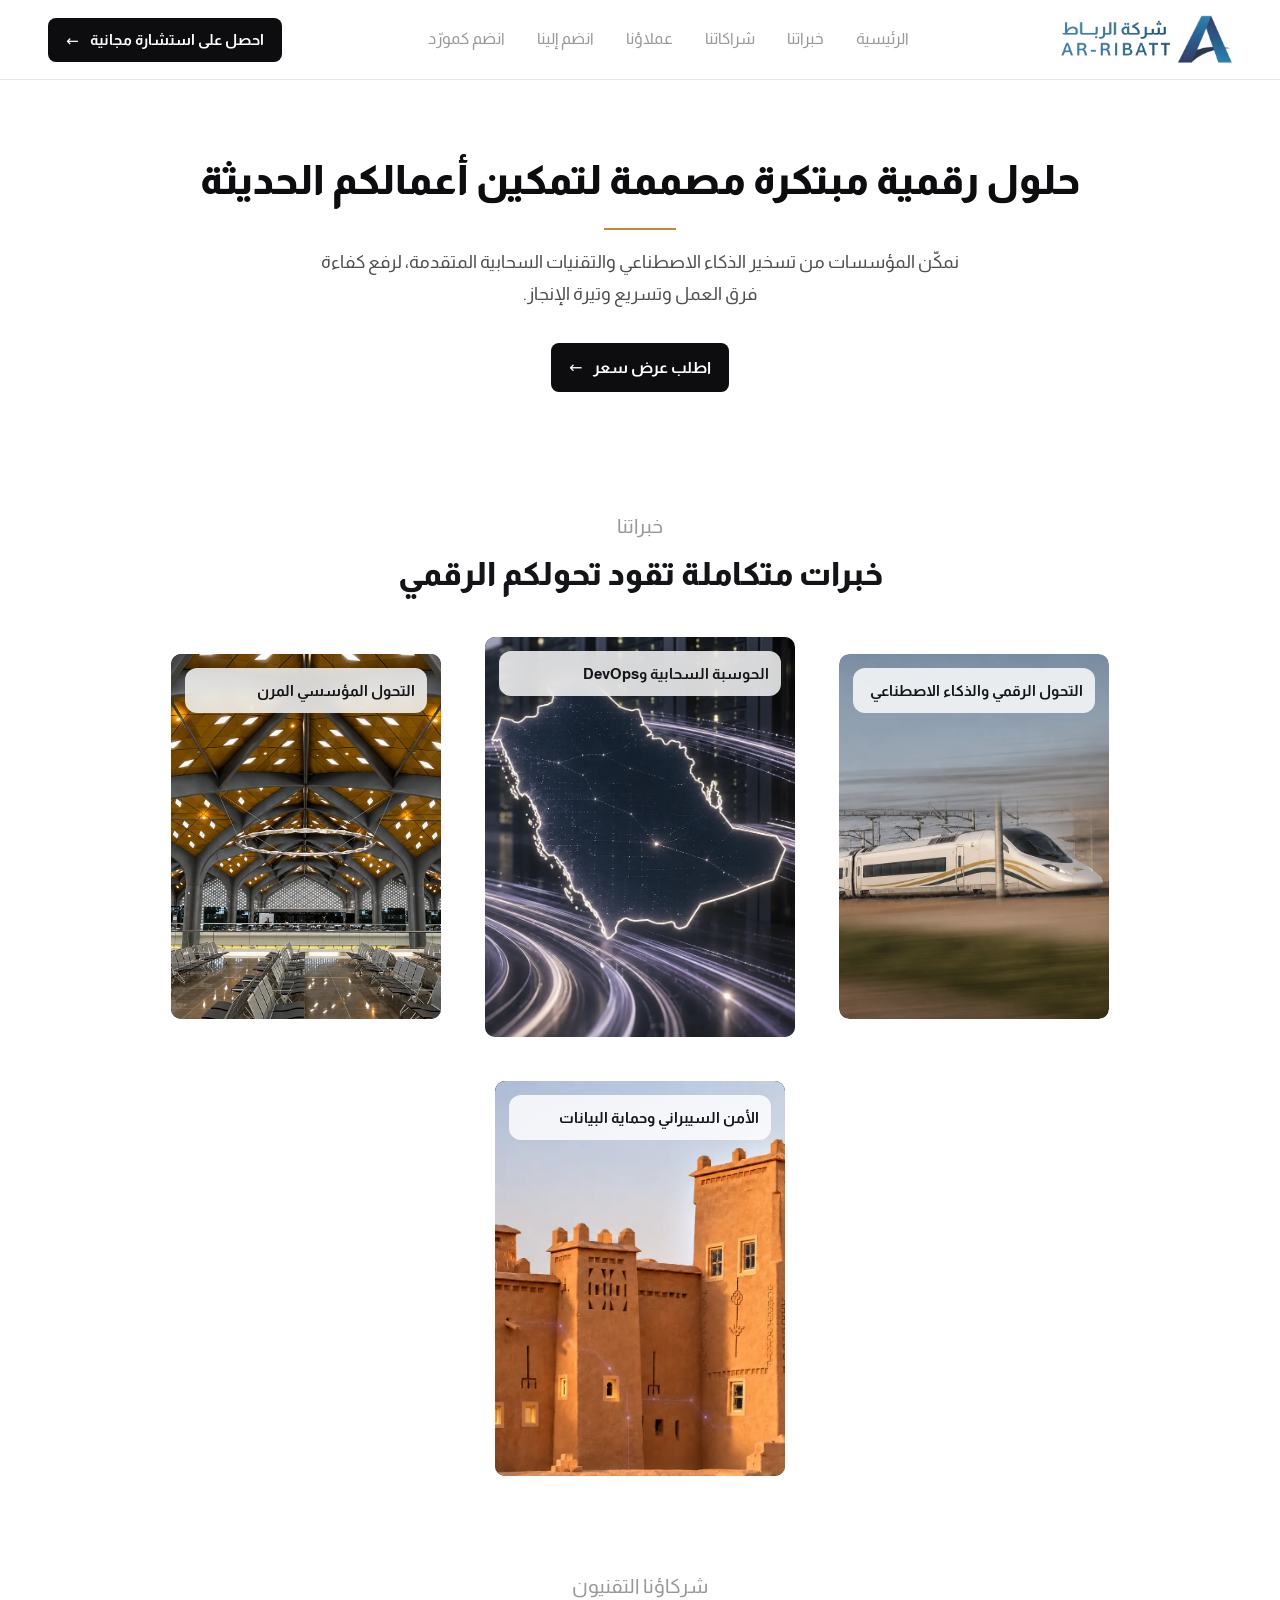
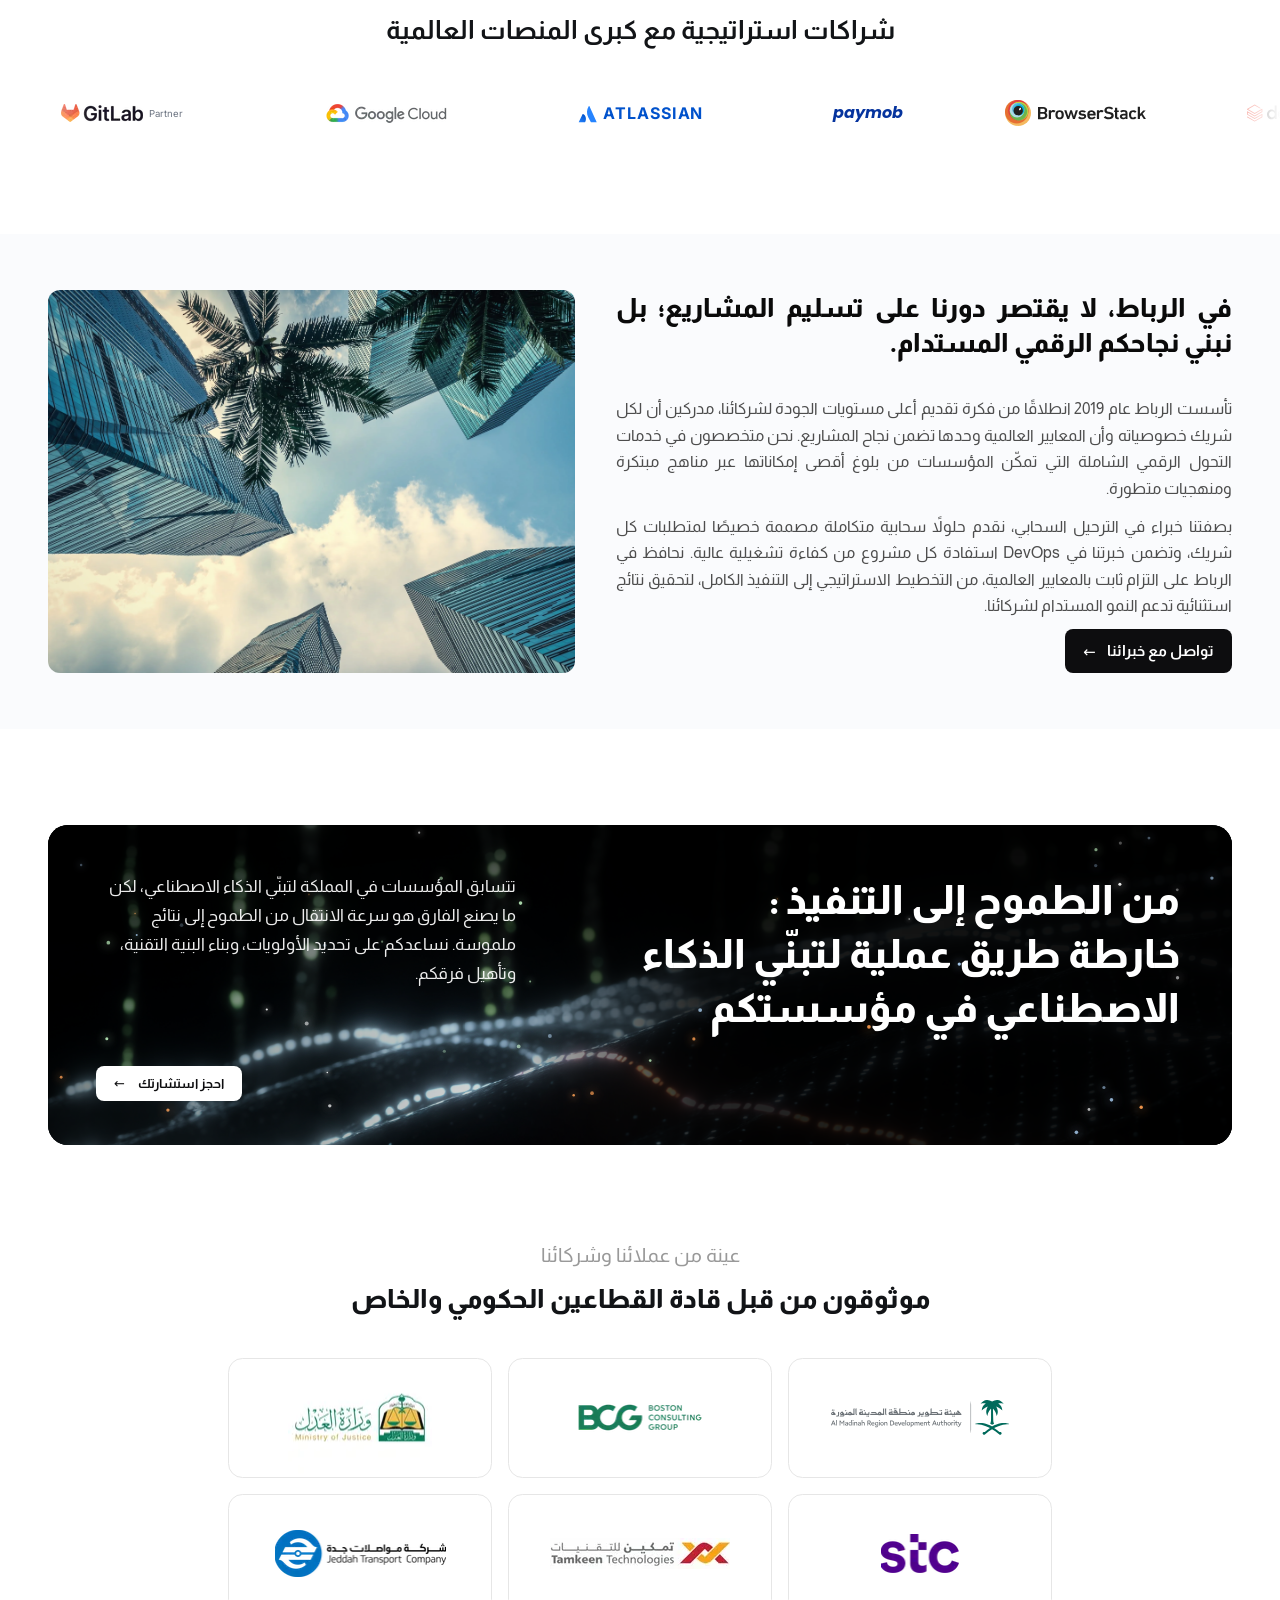
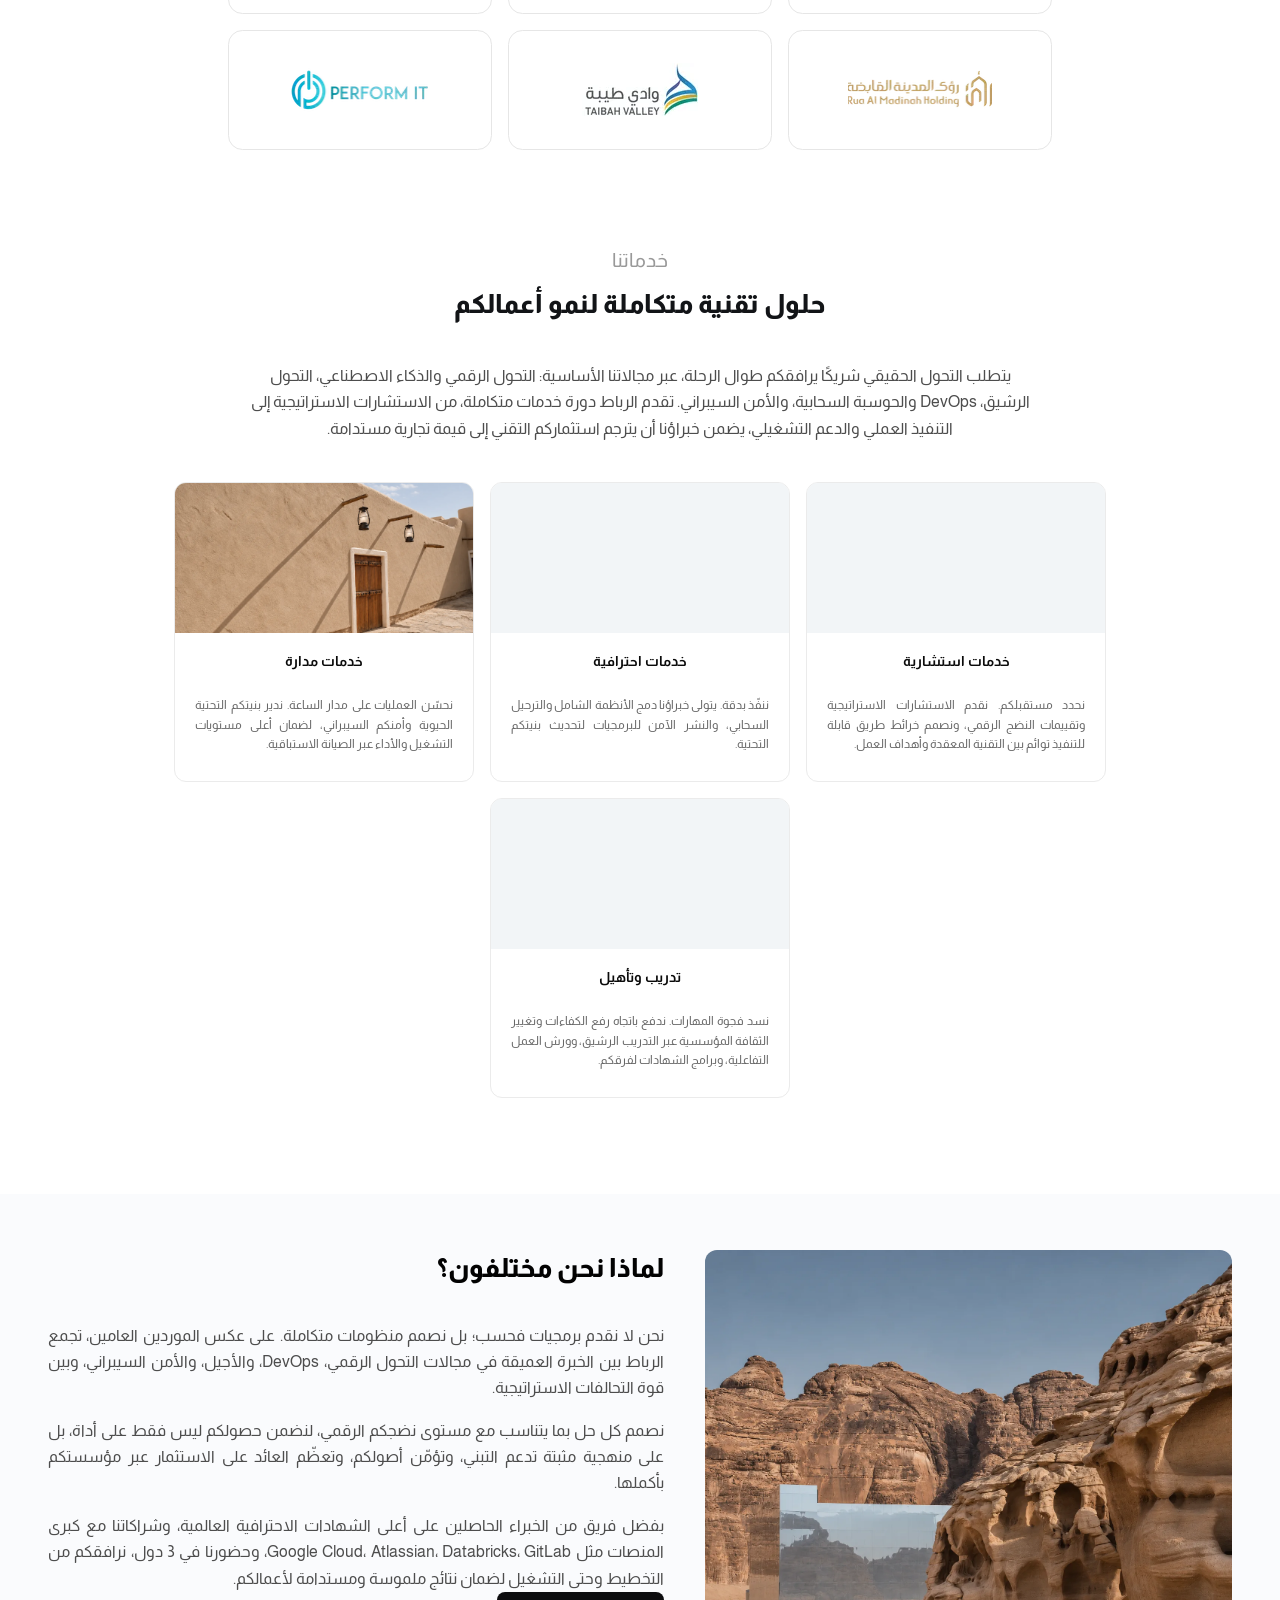
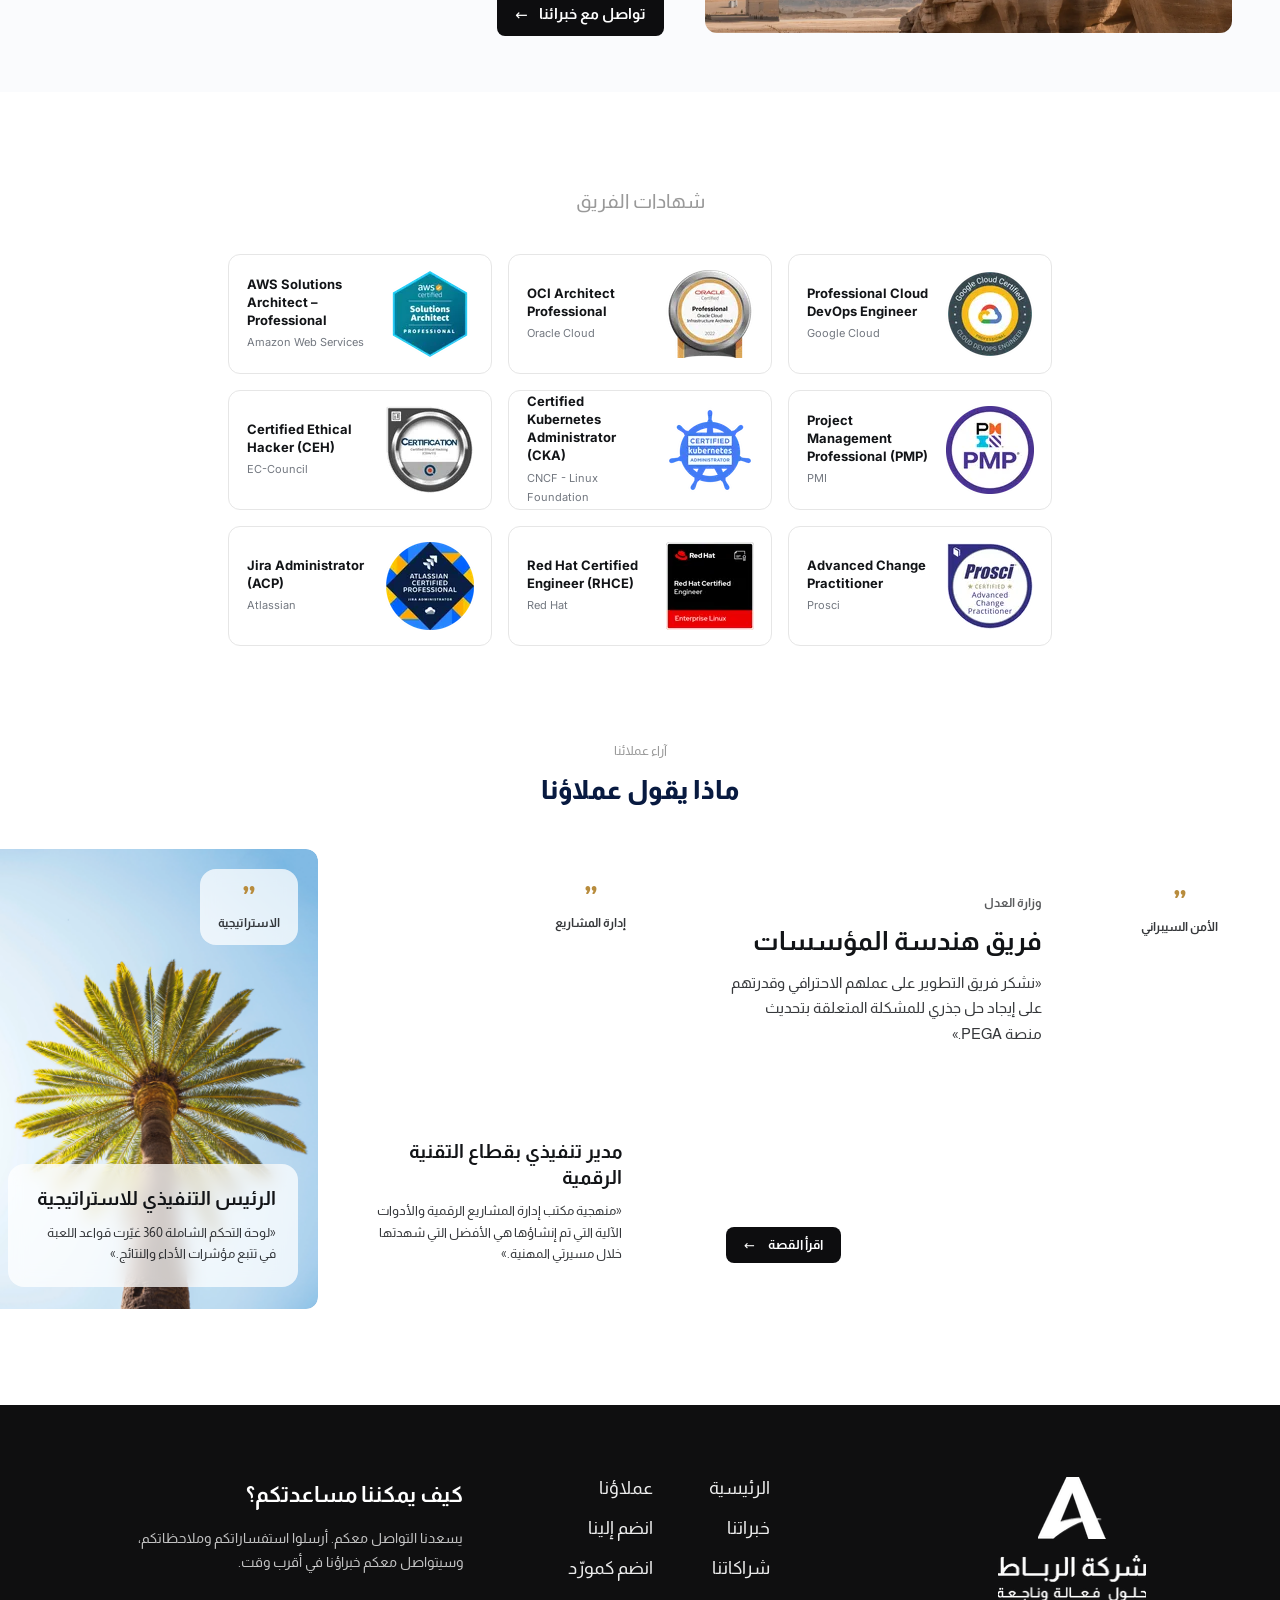
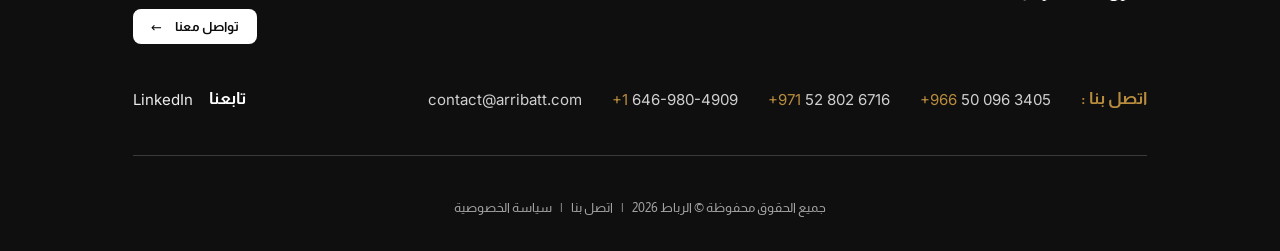
==== commit 0cdcee7f: "Replace client logos with the supplied source marks. Co-authored-by: Cursor <cursoragent@cursor.com>" ====
--- a/index.html
+++ b/index.html
@@ -3,7 +3,7 @@
       function gtag(){dataLayer.push(arguments);}
       gtag('js', new Date());
       gtag('config', 'G-THDGBT9R9G');
-    </script><link rel="stylesheet" href="/_astro/almarai-latin-700-normal.YJcHzL-k.css"></head><body class="min-h-dvh bg-white font-sans text-body antialiased"><a href="#main" class="sr-only focus:not-sr-only focus:absolute focus:start-4 focus:top-4 focus:z-[100] focus:rounded-btn focus:bg-ink focus:px-4 focus:py-2 focus:text-white">تخطي إلى المحتوى</a><header class="relative sticky top-0 z-50 h-20 border-b border-line bg-white"><div class="ms-auto me-auto w-full max-w-page ps-4 pe-4 md:ps-6 md:pe-6 xl:ps-12 xl:pe-12 h-full"><div class="flex h-full items-center justify-between"><a href="/" aria-label="شركة الرباط - AR-RIBATT" class="relative z-10 shrink-0 rounded-btn focus-visible:outline-2 focus-visible:outline-offset-2 focus-visible:outline-ink"><img src="/_astro/logo.D2VFjR-r_1rYaQx.webp" alt="شركة الرباط - AR-RIBATT" loading="eager" fetchpriority="high" decoding="async" width="1003" height="284" class="h-[50px] w-auto object-contain"></a><nav class="hidden lg:block" aria-label="القائمة الرئيسية"><ul class="flex items-center gap-8"><li><a href="#home" class="nav-link rounded-btn focus-visible:outline-2 focus-visible:outline-offset-4 focus-visible:outline-ink">الرئيسية</a></li><li><a href="#expertise" class="nav-link rounded-btn focus-visible:outline-2 focus-visible:outline-offset-4 focus-visible:outline-ink">خبراتنا</a></li><li><a href="#partners" class="nav-link rounded-btn focus-visible:outline-2 focus-visible:outline-offset-4 focus-visible:outline-ink">شراكاتنا</a></li><li><a href="#clients" class="nav-link rounded-btn focus-visible:outline-2 focus-visible:outline-offset-4 focus-visible:outline-ink">عملاؤنا</a></li><li><a href="https://qr.arribatt.sa/?id=form-1" class="nav-link rounded-btn focus-visible:outline-2 focus-visible:outline-offset-4 focus-visible:outline-ink" target="_blank" rel="noopener noreferrer">انضم إلينا</a></li><li><a href="https://qr.arribatt.sa/?id=form-3" class="nav-link rounded-btn focus-visible:outline-2 focus-visible:outline-offset-4 focus-visible:outline-ink" target="_blank" rel="noopener noreferrer">انضم كمورّد</a></li></ul></nav><div class="hidden lg:block"><a href="https://calendly.com/m-alzouaghi-arribatt/meet-with-arribatt" class="btn-ink btn-ink--dark btn-ink--lg focus-visible:outline-2 focus-visible:outline-offset-2 focus-visible:outline-gold" target="_blank" rel="noopener noreferrer"><span class="btn-ink__arrow btn-ink__arrow--out" aria-hidden="true"></span><span class="btn-ink__label">احصل على استشارة مجانية</span><span class="btn-ink__arrow btn-ink__arrow--in" aria-hidden="true"></span></a></div><details class="group lg:hidden"><summary class="flex size-11 cursor-pointer list-none items-center justify-center rounded-btn text-ink hover:bg-surface focus-visible:outline-2 focus-visible:outline-offset-2 focus-visible:outline-ink [&amp;::-webkit-details-marker]:hidden" aria-label="القائمة"><svg class="size-6 group-open:hidden" viewBox="0 0 24 24" fill="none" stroke="currentColor" stroke-width="2" stroke-linecap="round" aria-hidden="true"><path d="M4 7h16M4 12h16M4 17h16"></path></svg><svg class="hidden size-6 group-open:block" viewBox="0 0 24 24" fill="none" stroke="currentColor" stroke-width="2" stroke-linecap="round" aria-hidden="true"><path d="M6 6l12 12M18 6L6 18"></path></svg></summary><div class="absolute start-0 end-0 top-full w-full border-b border-line bg-white"><div class="ms-auto me-auto w-full max-w-page ps-4 pe-4 md:ps-6 md:pe-6 xl:ps-12 xl:pe-12"><nav class="flex flex-col gap-2 py-4" aria-label="القائمة الرئيسية"><ul class="flex flex-col"><li><a href="#home" class="block py-3 text-start font-normal text-ink no-underline transition-colors hover:text-gold focus-visible:outline-2 focus-visible:outline-offset-2 focus-visible:outline-ink">الرئيسية</a></li><li><a href="#expertise" class="block py-3 text-start font-normal text-ink no-underline transition-colors hover:text-gold focus-visible:outline-2 focus-visible:outline-offset-2 focus-visible:outline-ink">خبراتنا</a></li><li><a href="#partners" class="block py-3 text-start font-normal text-ink no-underline transition-colors hover:text-gold focus-visible:outline-2 focus-visible:outline-offset-2 focus-visible:outline-ink">شراكاتنا</a></li><li><a href="#clients" class="block py-3 text-start font-normal text-ink no-underline transition-colors hover:text-gold focus-visible:outline-2 focus-visible:outline-offset-2 focus-visible:outline-ink">عملاؤنا</a></li><li><a href="https://qr.arribatt.sa/?id=form-1" class="block py-3 text-start font-normal text-ink no-underline transition-colors hover:text-gold focus-visible:outline-2 focus-visible:outline-offset-2 focus-visible:outline-ink" target="_blank" rel="noopener noreferrer">انضم إلينا</a></li><li><a href="https://qr.arribatt.sa/?id=form-3" class="block py-3 text-start font-normal text-ink no-underline transition-colors hover:text-gold focus-visible:outline-2 focus-visible:outline-offset-2 focus-visible:outline-ink" target="_blank" rel="noopener noreferrer">انضم كمورّد</a></li></ul><a href="https://calendly.com/m-alzouaghi-arribatt/meet-with-arribatt" class="btn-ink btn-ink--dark btn-ink--lg focus-visible:outline-2 focus-visible:outline-offset-2 focus-visible:outline-gold w-full whitespace-nowrap" target="_blank" rel="noopener noreferrer"><span class="btn-ink__arrow btn-ink__arrow--out" aria-hidden="true"></span><span class="btn-ink__label">احصل على استشارة مجانية</span><span class="btn-ink__arrow btn-ink__arrow--in" aria-hidden="true"></span></a></nav></div></div></details></div></div></header><main id="main" tabindex="-1" data-locale="ar"><section id="home" class="relative isolate overflow-hidden scroll-mt-24 bg-white py-16 xl:py-[72px]"><div class="pointer-events-none absolute inset-0 opacity-35" aria-hidden="true"><img src="/_astro/hero-lines.3NPXnAbR_jAh8v.svg" alt loading="eager" decoding="async" width="1280" height="251" class="absolute inset-0 h-full w-full object-cover"><img src="/_astro/hero-dots.DGAd6fWE_ZMkqzb.svg" alt loading="eager" decoding="async" width="1286" height="254" class="absolute inset-0 h-full w-full object-cover"></div><div class="ms-auto me-auto w-full max-w-page ps-4 pe-4 md:ps-6 md:pe-6 xl:ps-12 xl:pe-12 relative"><div class="flex flex-col items-center text-center"><h1 class="hero-enter hero-enter--1 max-w-[920px] text-[clamp(1.75rem,2vw+1rem,40px)] font-extrabold leading-[1.4] text-ink">حلول رقمية مبتكرة مصممة لتمكين أعمالكم الحديثة</h1><span class="hero-rule" aria-hidden="true"></span><p class="hero-enter hero-enter--2 mt-4 max-w-[640px] text-lg leading-[1.8] text-body">نمكّن المؤسسات من تسخير الذكاء الاصطناعي والتقنيات السحابية المتقدمة، لرفع كفاءة فرق العمل وتسريع وتيرة الإنجاز.</p><div class="hero-enter hero-enter--3 mt-8"><a href="https://qr.arribatt.sa/?id=form-2" class="btn-ink btn-ink--dark btn-ink--xl focus-visible:outline-2 focus-visible:outline-offset-2 focus-visible:outline-gold" target="_blank" rel="noopener noreferrer"><span class="btn-ink__arrow btn-ink__arrow--out" aria-hidden="true"></span><span class="btn-ink__label">اطلب عرض سعر</span><span class="btn-ink__arrow btn-ink__arrow--in" aria-hidden="true"></span></a></div></div></div></section><section id="expertise" class="scroll-mt-24 bg-white py-12"><div class="ms-auto me-auto w-full max-w-page ps-4 pe-4 md:ps-6 md:pe-6 xl:ps-12 xl:pe-12 flex flex-col items-center gap-10"><div class="flex flex-col items-center gap-3 text-center"><p class="text-xl font-normal text-muted">خبراتنا</p><h2 class="leading-[1.4] font-extrabold text-[32px] text-heading">خبرات متكاملة تقود تحولكم الرقمي</h2></div><ul class="flex w-full snap-x snap-mandatory items-center gap-4 overflow-x-auto [scrollbar-width:none] [-ms-overflow-style:none] [&amp;::-webkit-scrollbar]:hidden xl:flex-wrap xl:justify-center xl:gap-11 xl:overflow-visible"><li class="x-card w-[75%] shrink-0 snap-start xl:w-[var(--w)] xl:shrink-0" style="--w:270px;--h:365px;background-image:none"><div class="x-card__media"><img src="/_astro/digital-ai.BuF8sNp3_1Nud4Y.webp" alt="التحول الرقمي والذكاء الاصطناعي" style="height:100%;left:-103.23%;top:-0.11%;width:232.28%" loading="lazy" decoding="async" width="1655" height="950" class="max-w-none xl:absolute"></div><div class="x-card__panel"><div class="x-card__content"><h3 class="x-card__title">التحول الرقمي والذكاء الاصطناعي</h3><p class="x-card__text">نسخّر الذكاء الاصطناعي والتحول الرقمي لتمكين مؤسستكم من الابتكار وتسريع النمو.</p></div><div class="x-card__cta"><a href="https://calendly.com/m-alzouaghi-arribatt/meet-with-arribatt" class="btn-ink btn-ink--dark btn-ink--sm focus-visible:outline-2 focus-visible:outline-offset-2 focus-visible:outline-gold" target="_blank" rel="noopener noreferrer"><span class="btn-ink__arrow btn-ink__arrow--out" aria-hidden="true"></span><span class="btn-ink__label">اكتشف المزيد</span><span class="btn-ink__arrow btn-ink__arrow--in" aria-hidden="true"></span></a></div></div></li><li class="x-card w-[75%] shrink-0 snap-start xl:w-[var(--w)] xl:shrink-0" style="--w:310px;--h:400px;background-image:linear-gradient(135.94deg, rgb(18, 46, 92) 0%, rgb(36, 97, 158) 71.429%)"><div class="x-card__media"><img src="/_astro/cloud-devops.ePCq-_FP_VWO2.webp" alt="الحوسبة السحابية وDevOps" style="height:101.21%;left:-118.83%;top:0.05%;width:234.92%" loading="lazy" decoding="async" width="1672" height="941" class="max-w-none xl:absolute"></div><div class="x-card__panel"><div class="x-card__content"><h3 class="x-card__title">الحوسبة السحابية وDevOps</h3><p class="x-card__text">ترحيل سحابي سلس وأتمتة DevOps لتشغيل أسرع وأكثر موثوقية لبنيتكم التحتية.</p></div><div class="x-card__cta"><a href="https://calendly.com/m-alzouaghi-arribatt/meet-with-arribatt" class="btn-ink btn-ink--dark btn-ink--sm focus-visible:outline-2 focus-visible:outline-offset-2 focus-visible:outline-gold" target="_blank" rel="noopener noreferrer"><span class="btn-ink__arrow btn-ink__arrow--out" aria-hidden="true"></span><span class="btn-ink__label">اكتشف المزيد</span><span class="btn-ink__arrow btn-ink__arrow--in" aria-hidden="true"></span></a></div></div></li><li class="x-card w-[75%] shrink-0 snap-start xl:w-[var(--w)] xl:shrink-0" style="--w:270px;--h:365px;background-image:linear-gradient(134.6deg, rgb(10, 26, 61) 0%, rgb(20, 61, 117) 71.429%)"><div class="x-card__media"><img src="/_astro/agile.X4Pp-ks4_Z1QyyD6.webp" alt="التحول المؤسسي المرن" style="inset:0;width:100%;height:100%;object-fit:cover" loading="lazy" decoding="async" width="1464" height="1074" class="max-w-none xl:absolute"></div><div class="x-card__panel"><div class="x-card__content"><h3 class="x-card__title">التحول المؤسسي المرن</h3><p class="x-card__text">نرسّخ ثقافة العمل المرن (Agile &amp; Scrum) لتسريع التسليم ورفع كفاءة فرق العمل في مؤسستكم.</p></div><div class="x-card__cta"><a href="https://calendly.com/m-alzouaghi-arribatt/meet-with-arribatt" class="btn-ink btn-ink--dark btn-ink--sm focus-visible:outline-2 focus-visible:outline-offset-2 focus-visible:outline-gold" target="_blank" rel="noopener noreferrer"><span class="btn-ink__arrow btn-ink__arrow--out" aria-hidden="true"></span><span class="btn-ink__label">اكتشف المزيد</span><span class="btn-ink__arrow btn-ink__arrow--in" aria-hidden="true"></span></a></div></div></li><li class="x-card w-[75%] shrink-0 snap-start xl:w-[var(--w)] xl:shrink-0" style="--w:290px;--h:395px;background-image:linear-gradient(134.39deg, rgb(13, 31, 71) 0%, rgb(26, 71, 128) 71.429%)"><div class="x-card__media"><img src="/_astro/cybersecurity.xZYOoj6X_ZU1NrU.webp" alt="الأمن السيبراني وحماية البيانات" style="height:100%;left:-3.16%;top:0.1%;width:242.02%" loading="lazy" decoding="async" width="1672" height="941" class="max-w-none xl:absolute"></div><div class="x-card__panel"><div class="x-card__content"><h3 class="x-card__title">الأمن السيبراني وحماية البيانات</h3><p class="x-card__text">حماية متكاملة لبياناتكم وأنظمتكم عبر حلول أمن سيبراني استباقية ومراقبة مستمرة على مدار الساعة.</p></div><div class="x-card__cta"><a href="https://calendly.com/m-alzouaghi-arribatt/meet-with-arribatt" class="btn-ink btn-ink--dark btn-ink--sm focus-visible:outline-2 focus-visible:outline-offset-2 focus-visible:outline-gold" target="_blank" rel="noopener noreferrer"><span class="btn-ink__arrow btn-ink__arrow--out" aria-hidden="true"></span><span class="btn-ink__label">اكتشف المزيد</span><span class="btn-ink__arrow btn-ink__arrow--in" aria-hidden="true"></span></a></div></div></li></ul></div></section><section id="partners" class="scroll-mt-24 bg-white py-12 pb-24"><div class="ms-auto me-auto w-full max-w-page ps-4 pe-4 md:ps-6 md:pe-6 xl:ps-12 xl:pe-12 mb-10 flex flex-col items-center"><div class="flex flex-col items-center gap-3 text-center gap-3"><p class="text-xl font-normal text-muted">شركاؤنا التقنيون</p><h2 class="leading-[1.4] font-bold text-[26px] text-heading">شراكات استراتيجية مع كبرى المنصات العالمية</h2></div></div><div class="marquee relative mx-auto h-[50px] w-full max-w-page overflow-hidden px-4 md:px-6 xl:px-12"><div class="pointer-events-none absolute inset-y-0 start-0 z-1 h-[50px] w-[90px] bg-linear-to-r from-white to-transparent" aria-hidden="true"></div><div class="pointer-events-none absolute inset-y-0 end-0 z-1 h-[50px] w-[90px] bg-linear-to-l from-white to-transparent" aria-hidden="true"></div><div class="marquee__track flex h-[50px] w-max items-center"><ul class="flex shrink-0 items-center gap-[130px] pe-[130px]"><li class="flex w-[148px] shrink-0 items-center justify-center gap-1.5"><img src="/_astro/gitlab.0oqT5avN_bjvwU.webp" alt="GitLab" loading="lazy" decoding="async" width="82" height="18" class="h-[18px] w-[82px] object-cover"><span class="font-latin text-[9.6px] text-[#6b7380]">Partner</span></li><li class="flex shrink-0 items-center justify-center"><img src="/_astro/google-cloud.CJPN-X8w_Z16N8yL.webp" alt="Google Cloud" loading="lazy" decoding="async" width="122" height="19" class="h-[19px] w-[122px] object-cover"></li><li class="flex shrink-0 items-center justify-center gap-1.5 font-latin text-base font-bold tracking-[0.96px] text-[#0052cc]"><img src="/_astro/atlassian-mark.9yQa8FIi_5OESP.svg" alt loading="lazy" decoding="async" width="19" height="19" class="size-[18.8px]"><span>ATLASSIAN</span></li><li class="flex shrink-0 items-center justify-center font-paymob text-base font-bold italic text-[#05339e]">paymob</li><li class="flex shrink-0 items-center justify-center"><span class="relative block h-[41.6px] w-[83.2px]"><img src="/_astro/browserstack.Ki-fsA3B_2p1H18.svg" alt="BrowserStack" loading="lazy" decoding="async" width="141" height="26" class="absolute top-[18.75%] start-[-34.74%] max-w-none"></span></li><li class="flex shrink-0 items-center justify-center"><img src="/_astro/databricks.DVVjJMdG_Z1Q6LdH.svg" alt="Databricks" loading="lazy" decoding="async" width="106" height="18" class="h-[17.6px] w-[105.6px]"></li></ul><ul class="flex shrink-0 items-center gap-[130px] pe-[130px]" aria-hidden="true"><li class="flex w-[148px] shrink-0 items-center justify-center gap-1.5"><img src="/_astro/gitlab.0oqT5avN_bjvwU.webp" alt="GitLab" loading="lazy" decoding="async" width="82" height="18" class="h-[18px] w-[82px] object-cover"><span class="font-latin text-[9.6px] text-[#6b7380]">Partner</span></li><li class="flex shrink-0 items-center justify-center"><img src="/_astro/google-cloud.CJPN-X8w_Z16N8yL.webp" alt="Google Cloud" loading="lazy" decoding="async" width="122" height="19" class="h-[19px] w-[122px] object-cover"></li><li class="flex shrink-0 items-center justify-center gap-1.5 font-latin text-base font-bold tracking-[0.96px] text-[#0052cc]"><img src="/_astro/atlassian-mark.9yQa8FIi_5OESP.svg" alt loading="lazy" decoding="async" width="19" height="19" class="size-[18.8px]"><span>ATLASSIAN</span></li><li class="flex shrink-0 items-center justify-center font-paymob text-base font-bold italic text-[#05339e]">paymob</li><li class="flex shrink-0 items-center justify-center"><span class="relative block h-[41.6px] w-[83.2px]"><img src="/_astro/browserstack-2.C2VnJYYT_2p1H18.svg" alt loading="lazy" decoding="async" width="141" height="26" class="absolute top-[18.75%] start-[-34.74%] max-w-none"></span></li><li class="flex shrink-0 items-center justify-center"><img src="/_astro/databricks.DVVjJMdG_Z1Q6LdH.svg" alt="Databricks" loading="lazy" decoding="async" width="106" height="18" class="h-[17.6px] w-[105.6px]"></li></ul></div></div></section><section id="about" class="split scroll-mt-24 bg-surface py-14 split--about"><div class="ms-auto me-auto w-full max-w-page ps-4 pe-4 md:ps-6 md:pe-6 xl:ps-12 xl:pe-12"><div class="flex flex-col items-start gap-10 xl:flex-row xl:gap-[41px]"><div class="flex min-h-0 min-w-0 flex-1 flex-col items-start xl:min-h-[383px] xl:flex-[1_1_706px]"><h2 class="w-full font-extrabold mb-9 text-[26px] leading-[1.35] text-title text-justify">في الرباط، لا يقتصر دورنا على تسليم المشاريع؛ بل نبني نجاحكم الرقمي المستدام.</h2><div class="flex w-full flex-col max-w-[660px] gap-3"><p class="text-justify text-base leading-[1.65] text-body">تأسست الرباط عام 2019 انطلاقًا من فكرة تقديم أعلى مستويات الجودة لشركائنا، مدركين أن لكل شريك خصوصياته وأن المعايير العالمية وحدها تضمن نجاح المشاريع. نحن متخصصون في خدمات التحول الرقمي الشاملة التي تمكّن المؤسسات من بلوغ أقصى إمكاناتها عبر مناهج مبتكرة ومنهجيات متطورة.</p><p class="text-justify text-base leading-[1.65] text-body">بصفتنا خبراء في الترحيل السحابي، نقدم حلولاً سحابية متكاملة مصممة خصيصًا لمتطلبات كل شريك، وتضمن خبرتنا في DevOps استفادة كل مشروع من كفاءة تشغيلية عالية. نحافظ في الرباط على التزام ثابت بالمعايير العالمية، من التخطيط الاستراتيجي إلى التنفيذ الكامل، لتحقيق نتائج استثنائية تدعم النمو المستدام لشركائنا.</p></div><a href="https://calendly.com/m-alzouaghi-arribatt/meet-with-arribatt" class="btn-ink btn-ink--dark btn-ink--lg focus-visible:outline-2 focus-visible:outline-offset-2 focus-visible:outline-gold mt-4 xl:mt-auto" target="_blank" rel="noopener noreferrer"><span class="btn-ink__arrow btn-ink__arrow--out" aria-hidden="true"></span><span class="btn-ink__label">تواصل مع خبرائنا</span><span class="btn-ink__arrow btn-ink__arrow--in" aria-hidden="true"></span></a></div><div class="split-photo h-auto w-full max-w-[527px] shrink-0 overflow-hidden rounded-card xl:h-[383px] xl:w-[527px] xl:flex-[0_0_527px]"><img src="/_astro/about.DB5jnd_7_1qwkGR.webp" alt="واجهة معمارية حديثة" loading="lazy" sizes="527px" decoding="async" width="2576" height="1720" class="aspect-[527/383] h-full w-full object-cover xl:aspect-auto"></div></div></div></section><section class="bg-white pb-0 pt-14 xl:pt-24"><div class="ms-auto me-auto w-full max-w-page ps-4 pe-4 md:ps-6 md:pe-6 xl:ps-12 xl:pe-12"><div class="banner relative flex min-h-[320px] flex-col items-start gap-6 overflow-hidden rounded-[20px] bg-black px-6 pb-24 pt-8 xl:flex-row xl:gap-16 xl:ps-[52px] xl:pe-12 xl:pb-11 xl:pt-12"><div class="banner__bg pointer-events-none absolute inset-0" aria-hidden="true" dir="ltr"><div class="banner__bg-zoom"><img src="/_astro/banner-bg.DKNZC5jt.png" alt="" width="4096" height="2280" class="banner__bg-image" loading="lazy" decoding="async"></div><div class="banner__overlay absolute inset-0 bg-[linear-gradient(180deg,rgba(0,0,0,0.7)_0%,rgba(0,0,0,0)_60%),linear-gradient(90deg,rgba(0,0,0,0.95)_0%,rgba(0,0,0,0.85)_45%,rgba(0,0,0,0.15)_62%,rgba(0,0,0,0.5)_100%)] ltr:scale-x-[-1]"></div><div class="banner__particles"><div class="banner__particles-track"><img src="/_astro/banner-particles.DuXMQttF.svg" alt="" width="1274" height="339"><img src="/_astro/banner-particles.DuXMQttF.svg" alt="" width="1274" height="339"></div></div></div><h2 class="relative w-full shrink-0 text-[clamp(1.5rem,2vw+1rem,40px)] font-extrabold leading-[1.35] text-white xl:w-[600px] xl:flex-[0_0_600px]">من الطموح إلى التنفيذ :<br>خارطة طريق عملية لتبنّي الذكاء الاصطناعي في مؤسستكم</h2><p class="relative min-w-0 flex-1 text-[17px] leading-[1.7] text-white/92">تتسابق المؤسسات في المملكة لتبنّي الذكاء الاصطناعي، لكن ما يصنع الفارق هو سرعة الانتقال من الطموح إلى نتائج ملموسة. نساعدكم على تحديد الأولويات، وبناء البنية التقنية، وتأهيل فرقكم.</p><a href="https://calendly.com/m-alzouaghi-arribatt/meet-with-arribatt" class="btn-ink btn-ink--light btn-ink--sm focus-visible:outline-2 focus-visible:outline-offset-2 focus-visible:outline-white absolute end-6 bottom-8 xl:end-12 xl:bottom-11" target="_blank" rel="noopener noreferrer"><span class="btn-ink__arrow btn-ink__arrow--out" aria-hidden="true"></span><span class="btn-ink__label">احجز استشارتك</span><span class="btn-ink__arrow btn-ink__arrow--in" aria-hidden="true"></span></a></div></div></section><script type="module">function e(e){return e.getAnimations().find(e=>e instanceof CSSAnimation&&e.animationName===`banner-snow`)}function t(){window.matchMedia(`(prefers-reduced-motion: reduce)`).matches||document.querySelectorAll(`.banner`).forEach(t=>{if(!(t instanceof HTMLElement)||t.dataset.snowBound===`1`)return;t.dataset.snowBound=`1`;let n=t.querySelector(`.banner__particles-track`);if(!n)return;let r=!1,i=t=>{let i=e(n);if(!i)return;let a=Number(i.effect?.getComputedTiming().duration)||42e3,o=Number(i.currentTime??0);if(t<0&&o<=0&&(i.currentTime=a),i.playbackRate=t,t<0&&!r){r=!0;let t=()=>{let i=e(n);if(!i||i.playbackRate>=0){r=!1;return}let a=Number(i.effect?.getComputedTiming().duration)||42e3;Number(i.currentTime??0)<=16&&(i.currentTime=a),requestAnimationFrame(t)};requestAnimationFrame(t)}};t.addEventListener(`mouseenter`,()=>i(-1)),t.addEventListener(`mouseleave`,()=>i(1)),t.addEventListener(`focusin`,()=>i(-1)),t.addEventListener(`focusout`,e=>{let n=e.relatedTarget;n instanceof Node&&t.contains(n)||i(1)})})}t();</script><section id="clients" class="scroll-mt-24 bg-white pb-12 pt-16 xl:pt-24"><div class="ms-auto me-auto w-full max-w-page ps-4 pe-4 md:ps-6 md:pe-6 xl:ps-12 xl:pe-12 flex flex-col items-center gap-10"><div class="flex flex-col items-center gap-3 text-center"><p class="text-xl font-normal text-muted">عينة من عملائنا وشركائنا</p><h2 class="leading-[1.4] font-extrabold text-[26px] text-heading">موثوقون من قبل قادة القطاعين الحكومي والخاص</h2></div><ul class="grid w-full grid-cols-2 gap-4 md:grid-cols-3 xl:w-auto xl:grid-cols-[repeat(3,264px)]"><li><div class="overflow-hidden bg-white logo-cell flex h-[120px] items-center justify-center overflow-hidden rounded-[14.4px] px-[28.8px] py-6"><img src="/_astro/mda.BCzgMedI_1912sA.svg" alt="هيئة تطوير منطقة المدينة المنورة" style="width:179.991px;height:34.809px" loading="lazy" sizes="180px" decoding="async" width="180" height="35" class="shrink-0 max-w-none object-contain"></div></li><li><div class="overflow-hidden bg-white logo-cell flex h-[120px] items-center justify-center overflow-hidden rounded-[14.4px] px-[28.8px] py-6"><img src="/_astro/bgc.B7-Q7fli_19KTC4.webp" alt="Boston Consulting Group" style="width:126.701px;height:71.269px" loading="lazy" sizes="127px" decoding="async" width="127" height="71" class="shrink-0 max-w-none object-cover"></div></li><li><div class="overflow-hidden bg-white logo-cell flex h-[120px] items-center justify-center overflow-hidden rounded-[14.4px] px-[28.8px] py-6"><img src="/_astro/moj.CSYvi9yi_Z29VlB3.webp" alt="وزارة العدل" style="width:143.52px;height:143.52px" loading="lazy" sizes="144px" decoding="async" width="144" height="144" class="shrink-0 max-w-none object-cover"></div></li><li><div class="overflow-hidden bg-white logo-cell flex h-[120px] items-center justify-center overflow-hidden rounded-[14.4px] px-[28.8px] py-6"><img src="/_astro/stc.BiYabMqo_Z1H1ELW.webp" alt="stc" style="width:77.376px;height:38.688px" loading="lazy" sizes="77px" decoding="async" width="77" height="39" class="shrink-0 max-w-none object-cover"></div></li><li><div class="overflow-hidden bg-white logo-cell flex h-[120px] items-center justify-center overflow-hidden rounded-[14.4px] px-[28.8px] py-6"><img src="/_astro/tamkeen.D8Jtl7hb_Z21o4B2.webp" alt="تمكين للتقنيات" style="width:180px;height:31.82px" loading="lazy" sizes="180px" decoding="async" width="180" height="32" class="shrink-0 max-w-none object-cover"></div></li><li><div class="overflow-hidden bg-white logo-cell flex h-[120px] items-center justify-center overflow-hidden rounded-[14.4px] px-[28.8px] py-6"><img src="/_astro/jtc.BJpkecCE_Z1NnGTc.webp" alt="شركة مواصلات جدة" style="width:171px;height:47.298px" loading="lazy" sizes="171px" decoding="async" width="171" height="47" class="shrink-0 max-w-none object-cover"></div></li><li><div class="overflow-hidden bg-white logo-cell flex h-[120px] items-center justify-center overflow-hidden rounded-[14.4px] px-[28.8px] py-6"><img src="/_astro/rua-almadinah.Bid5pHHl_ZeELgB.webp" alt="رؤى المدينة القابضة" style="width:144.768px;height:75.469px" loading="lazy" sizes="145px" decoding="async" width="145" height="75" class="shrink-0 max-w-none object-cover"></div></li><li><div class="overflow-hidden bg-white logo-cell flex h-[120px] items-center justify-center overflow-hidden rounded-[14.4px] px-[28.8px] py-6"><img src="/_astro/taibah-valley.C419Utsj_VDX6m.webp" alt="وادي طيبة" style="width:116.07px;height:53.04px" loading="lazy" sizes="116px" decoding="async" width="116" height="53" class="shrink-0 max-w-none object-cover"></div></li><li><div class="overflow-hidden bg-white logo-cell flex h-[120px] items-center justify-center overflow-hidden rounded-[14.4px] px-[28.8px] py-6"><img src="/_astro/perform-it.C7cqvnzh_2oC4HC.webp" alt="Perform IT" style="width:137.28px;height:68.64px" loading="lazy" sizes="137px" decoding="async" width="137" height="69" class="shrink-0 max-w-none object-cover"></div></li></ul></div></section><section id="services" class="scroll-mt-24 bg-white pb-16 pt-12 xl:pb-24"><div class="ms-auto me-auto w-full max-w-page ps-4 pe-4 md:ps-6 md:pe-6 xl:ps-12 xl:pe-12 flex flex-col items-center gap-10"><div class="flex flex-col items-center gap-3 text-center"><p class="text-xl font-normal text-muted">خدماتنا</p><h2 class="leading-[1.4] font-extrabold text-[26px] text-heading mb-[29px] text-black">حلول تقنية متكاملة لنمو أعمالكم</h2><p class="max-w-[792px] text-base leading-[1.65] text-body ms-auto me-auto text-[#595959]">يتطلب التحول الحقيقي شريكًا يرافقكم طوال الرحلة، عبر مجالاتنا الأساسية: التحول الرقمي والذكاء الاصطناعي، التحول الرشيق، DevOps والحوسبة السحابية، والأمن السيبراني. تقدم الرباط دورة خدمات متكاملة، من الاستشارات الاستراتيجية إلى التنفيذ العملي والدعم التشغيلي، يضمن خبراؤنا أن يترجم استثماركم التقني إلى قيمة تجارية مستدامة.</p></div><ul class="flex w-full snap-x snap-mandatory gap-4 overflow-x-auto [scrollbar-width:none] [-ms-overflow-style:none] [&amp;::-webkit-scrollbar]:hidden xl:flex-wrap xl:justify-center xl:overflow-visible"><li class="s-card w-[75%] shrink-0 snap-start xl:w-[300px]"><div class="s-card__photo"><img src="/_astro/consulting.DAp-a9V0_Z2dn7iq.webp" alt style="position:absolute;height:115.84%;left:-13.07%;top:-15.82%;width:126.15%;max-width:none" loading="lazy" decoding="async" width="4096" height="4096" class="h-full w-full object-cover"></div><div class="s-card__frost" aria-hidden="true"><img src="/_astro/consulting.DAp-a9V0_Z2dn7iq.webp" alt loading="lazy" decoding="async" width="4096" height="4096" class="h-full w-full object-cover"></div><div class="s-card__body"><h3 class="s-card__title">خدمات استشارية</h3><div class="s-card__text"><p>نحدد مستقبلكم. نقدم الاستشارات الاستراتيجية وتقييمات النضج الرقمي، ونصمم خرائط طريق قابلة للتنفيذ توائم بين التقنية المعقدة وأهداف العمل.</p></div></div><div class="s-card__cta"><a href="https://calendly.com/m-alzouaghi-arribatt/meet-with-arribatt" class="btn-ink btn-ink--dark btn-ink--sm focus-visible:outline-2 focus-visible:outline-offset-2 focus-visible:outline-gold" target="_blank" rel="noopener noreferrer"><span class="btn-ink__arrow btn-ink__arrow--out" aria-hidden="true"></span><span class="btn-ink__label">اكتشف المزيد</span><span class="btn-ink__arrow btn-ink__arrow--in" aria-hidden="true"></span></a></div></li><li class="s-card w-[75%] shrink-0 snap-start xl:w-[300px]"><div class="s-card__photo"><img src="/_astro/professional.Cj36oJdB_ZnlIlS.webp" alt style loading="lazy" decoding="async" width="4096" height="2731" class="h-full w-full object-cover"></div><div class="s-card__frost" aria-hidden="true"><img src="/_astro/professional.Cj36oJdB_ZnlIlS.webp" alt loading="lazy" decoding="async" width="4096" height="2731" class="h-full w-full object-cover"></div><div class="s-card__body"><h3 class="s-card__title">خدمات احترافية</h3><div class="s-card__text"><p>ننفّذ بدقة. يتولى خبراؤنا دمج الأنظمة الشامل والترحيل السحابي، والنشر الآمن للبرمجيات لتحديث بنيتكم التحتية.</p></div></div><div class="s-card__cta"><a href="https://calendly.com/m-alzouaghi-arribatt/meet-with-arribatt" class="btn-ink btn-ink--dark btn-ink--sm focus-visible:outline-2 focus-visible:outline-offset-2 focus-visible:outline-gold" target="_blank" rel="noopener noreferrer"><span class="btn-ink__arrow btn-ink__arrow--out" aria-hidden="true"></span><span class="btn-ink__label">اكتشف المزيد</span><span class="btn-ink__arrow btn-ink__arrow--in" aria-hidden="true"></span></a></div></li><li class="s-card w-[75%] shrink-0 snap-start xl:w-[300px]"><div class="s-card__photo"><img src="/_astro/managed.CXEbHseb_ZjBXuD.webp" alt style loading="lazy" decoding="async" width="1615" height="974" class="h-full w-full object-cover"></div><div class="s-card__frost" aria-hidden="true"><img src="/_astro/managed.CXEbHseb_ZjBXuD.webp" alt loading="lazy" decoding="async" width="1615" height="974" class="h-full w-full object-cover"></div><div class="s-card__body"><h3 class="s-card__title">خدمات مدارة</h3><div class="s-card__text"><p>نحسّن العمليات على مدار الساعة. ندير بنيتكم التحتية الحيوية وأمنكم السيبراني، لضمان أعلى مستويات التشغيل والأداء عبر الصيانة الاستباقية.</p></div></div><div class="s-card__cta"><a href="https://calendly.com/m-alzouaghi-arribatt/meet-with-arribatt" class="btn-ink btn-ink--dark btn-ink--sm focus-visible:outline-2 focus-visible:outline-offset-2 focus-visible:outline-gold" target="_blank" rel="noopener noreferrer"><span class="btn-ink__arrow btn-ink__arrow--out" aria-hidden="true"></span><span class="btn-ink__label">اكتشف المزيد</span><span class="btn-ink__arrow btn-ink__arrow--in" aria-hidden="true"></span></a></div></li><li class="s-card w-[75%] shrink-0 snap-start xl:w-[300px]"><div class="s-card__photo"><img src="/_astro/training.C7BGYRrm_oEnjw.webp" alt style loading="lazy" decoding="async" width="2880" height="3840" class="h-full w-full object-cover"></div><div class="s-card__frost" aria-hidden="true"><img src="/_astro/training.C7BGYRrm_oEnjw.webp" alt loading="lazy" decoding="async" width="2880" height="3840" class="h-full w-full object-cover"></div><div class="s-card__body"><h3 class="s-card__title">تدريب وتأهيل</h3><div class="s-card__text"><p>نسد فجوة المهارات. ندفع باتجاه رفع الكفاءات وتغيير الثقافة المؤسسية عبر التدريب الرشيق، وورش العمل التفاعلية، وبرامج الشهادات لفرقكم.</p></div></div><div class="s-card__cta"><a href="https://calendly.com/m-alzouaghi-arribatt/meet-with-arribatt" class="btn-ink btn-ink--dark btn-ink--sm focus-visible:outline-2 focus-visible:outline-offset-2 focus-visible:outline-gold" target="_blank" rel="noopener noreferrer"><span class="btn-ink__arrow btn-ink__arrow--out" aria-hidden="true"></span><span class="btn-ink__label">اكتشف المزيد</span><span class="btn-ink__arrow btn-ink__arrow--in" aria-hidden="true"></span></a></div></li></ul></div></section><section id="why-us" class="split scroll-mt-24 bg-surface py-14 split--why"><div class="ms-auto me-auto w-full max-w-page ps-4 pe-4 md:ps-6 md:pe-6 xl:ps-12 xl:pe-12"><div class="flex flex-col items-start gap-10 xl:flex-row xl:gap-[41px] xl:flex-row-reverse"><div class="flex min-h-0 min-w-0 flex-1 flex-col items-start xl:min-h-[383px] xl:flex-[1_1_706px]"><h2 class="w-full font-extrabold mb-9 text-[26px] leading-[1.4] text-[#020202]">لماذا نحن مختلفون؟</h2><div class="flex w-full flex-col gap-4"><p class="text-justify text-base leading-[1.65] text-body">نحن لا نقدم برمجيات فحسب؛ بل نصمم منظومات متكاملة. على عكس الموردين العامين، تجمع الرباط بين الخبرة العميقة في مجالات التحول الرقمي، DevOps، والأجيل، والأمن السيبراني، وبين قوة التحالفات الاستراتيجية.</p><p class="text-justify text-base leading-[1.65] text-body">نصمم كل حل بما يتناسب مع مستوى نضجكم الرقمي، لنضمن حصولكم ليس فقط على أداة، بل على منهجية مثبتة تدعم التبني، وتؤمّن أصولكم، وتعظّم العائد على الاستثمار عبر مؤسستكم بأكملها.</p><p class="text-justify text-base leading-[1.65] text-body">بفضل فريق من الخبراء الحاصلين على أعلى الشهادات الاحترافية العالمية، وشراكاتنا مع كبرى المنصات مثل Google Cloud، Atlassian، Databricks، GitLab، وحضورنا في 3 دول، نرافقكم من التخطيط وحتى التشغيل لضمان نتائج ملموسة ومستدامة لأعمالكم.</p></div><a href="https://calendly.com/m-alzouaghi-arribatt/meet-with-arribatt" class="btn-ink btn-ink--dark btn-ink--lg focus-visible:outline-2 focus-visible:outline-offset-2 focus-visible:outline-gold mt-4 xl:mt-auto" target="_blank" rel="noopener noreferrer"><span class="btn-ink__arrow btn-ink__arrow--out" aria-hidden="true"></span><span class="btn-ink__label">تواصل مع خبرائنا</span><span class="btn-ink__arrow btn-ink__arrow--in" aria-hidden="true"></span></a></div><div class="split-photo h-auto w-full max-w-[527px] shrink-0 overflow-hidden rounded-card xl:h-[383px] xl:w-[527px] xl:flex-[0_0_527px]"><img src="/_astro/why-us.D92ruhI7_ZWMdSO.webp" alt="شخص مضيء يبرز وسط حشد" loading="lazy" sizes="527px" decoding="async" width="1546" height="1017" class="aspect-[527/383] h-full w-full object-cover xl:aspect-auto"></div></div></div></section><section id="certifications" class="scroll-mt-24 bg-white pb-12 pt-16 xl:pt-24"><div class="ms-auto me-auto w-full max-w-page ps-4 pe-4 md:ps-6 md:pe-6 xl:ps-12 xl:pe-12 flex flex-col items-center gap-10"><div class="flex flex-col items-center gap-3 text-center"><p class="text-xl font-normal text-muted leading-[26px]">شهادات الفريق</p><h2 class="leading-[1.4] font-extrabold text-[26px] text-heading sr-only">يحمل خبراؤنا ومستشارونا أعلى الشهادات الاحترافية المعترف بها عالمياً</h2></div><ul class="grid w-full grid-cols-1 gap-4 sm:grid-cols-2 xl:w-auto xl:grid-cols-[repeat(3,264px)]"><li><div class="overflow-hidden bg-white logo-cell h-[120px] overflow-hidden rounded-card py-0"><div class="flex h-full items-center gap-3.5 ps-[18px] pe-[16.8px]" dir="ltr"><div class="flex min-w-0 flex-1 flex-col gap-1 text-start font-latin" lang="en"><p class="text-[13px] font-bold leading-[1.4] text-heading">Professional Cloud DevOps Engineer</p><p class="text-[11px] text-[#737880]">Google Cloud</p></div><div class="flex h-[88px] w-[88px] shrink-0 items-center justify-center"><img src="/_astro/gcp-devops.BclXHswC_1IRMIz.webp" alt loading="lazy" decoding="async" width="88" height="88" class="h-[88px] w-[88px] object-contain"></div></div></div></li><li><div class="overflow-hidden bg-white logo-cell h-[120px] overflow-hidden rounded-card py-0"><div class="flex h-full items-center gap-3.5 ps-[18px] pe-[16.8px]" dir="ltr"><div class="flex min-w-0 flex-1 flex-col gap-1 text-start font-latin" lang="en"><p class="text-[13px] font-bold leading-[1.4] text-heading">OCI Architect Professional</p><p class="text-[11px] text-[#737880]">Oracle Cloud</p></div><div class="flex h-[88px] w-[88px] shrink-0 items-center justify-center"><img src="/_astro/oci-architect.BaTMFD3I_ZuQ4wA.webp" alt loading="lazy" decoding="async" width="88" height="88" class="h-[88px] w-[88px] object-contain"></div></div></div></li><li><div class="overflow-hidden bg-white logo-cell h-[120px] overflow-hidden rounded-card py-0"><div class="flex h-full items-center gap-3.5 ps-[18px] pe-[16.8px]" dir="ltr"><div class="flex min-w-0 flex-1 flex-col gap-1 text-start font-latin" lang="en"><p class="text-[13px] font-bold leading-[1.4] text-heading">AWS Solutions Architect – Professional</p><p class="text-[11px] text-[#737880]">Amazon Web Services</p></div><div class="flex h-[88px] w-[88px] shrink-0 items-center justify-center"><img src="/_astro/aws-sap.CdZ94704_ZVmmcb.webp" alt loading="lazy" decoding="async" width="88" height="88" class="h-[88px] w-[88px] object-contain"></div></div></div></li><li><div class="overflow-hidden bg-white logo-cell h-[120px] overflow-hidden rounded-card py-0"><div class="flex h-full items-center gap-3.5 ps-[18px] pe-[16.8px]" dir="ltr"><div class="flex min-w-0 flex-1 flex-col gap-1 text-start font-latin" lang="en"><p class="text-[13px] font-bold leading-[1.4] text-heading">Project Management Professional (PMP)</p><p class="text-[11px] text-[#737880]">PMI</p></div><div class="flex h-[88px] w-[88px] shrink-0 items-center justify-center"><img src="/_astro/pmp.BgVkG0z7_Z10A7Cu.webp" alt loading="lazy" decoding="async" width="88" height="88" class="h-[88px] w-[88px] object-contain"></div></div></div></li><li><div class="overflow-hidden bg-white logo-cell h-[120px] overflow-hidden rounded-card py-0"><div class="flex h-full items-center gap-3.5 ps-[18px] pe-[16.8px]" dir="ltr"><div class="flex min-w-0 flex-1 flex-col gap-1 text-start font-latin" lang="en"><p class="text-[13px] font-bold leading-[1.4] text-heading">Certified Kubernetes Administrator (CKA)</p><p class="text-[11px] text-[#737880]">CNCF - Linux Foundation</p></div><div class="flex h-[88px] w-[88px] shrink-0 items-center justify-center"><img src="/_astro/cka.D2Byx9uH_1N7CcA.webp" alt loading="lazy" decoding="async" width="88" height="88" class="h-[88px] w-[88px] object-contain"></div></div></div></li><li><div class="overflow-hidden bg-white logo-cell h-[120px] overflow-hidden rounded-card py-0"><div class="flex h-full items-center gap-3.5 ps-[18px] pe-[16.8px]" dir="ltr"><div class="flex min-w-0 flex-1 flex-col gap-1 text-start font-latin" lang="en"><p class="text-[13px] font-bold leading-[1.4] text-heading">Certified Ethical Hacker (CEH)</p><p class="text-[11px] text-[#737880]">EC-Council</p></div><div class="flex h-[88px] w-[88px] shrink-0 items-center justify-center"><img src="/_astro/ceh.C3hFUyTQ_q3qA9.webp" alt loading="lazy" decoding="async" width="88" height="88" class="h-[88px] w-[88px] object-contain"></div></div></div></li><li><div class="overflow-hidden bg-white logo-cell h-[120px] overflow-hidden rounded-card py-0"><div class="flex h-full items-center gap-3.5 ps-[18px] pe-[16.8px]" dir="ltr"><div class="flex min-w-0 flex-1 flex-col gap-1 text-start font-latin" lang="en"><p class="text-[13px] font-bold leading-[1.4] text-heading">Advanced Change Practitioner</p><p class="text-[11px] text-[#737880]">Prosci</p></div><div class="flex h-[88px] w-[88px] shrink-0 items-center justify-center"><img src="/_astro/prosci.CUgC7HvU_2eKvsK.webp" alt loading="lazy" decoding="async" width="88" height="88" class="h-[88px] w-[88px] object-contain"></div></div></div></li><li><div class="overflow-hidden bg-white logo-cell h-[120px] overflow-hidden rounded-card py-0"><div class="flex h-full items-center gap-3.5 ps-[18px] pe-[16.8px]" dir="ltr"><div class="flex min-w-0 flex-1 flex-col gap-1 text-start font-latin" lang="en"><p class="text-[13px] font-bold leading-[1.4] text-heading">Red Hat Certified Engineer (RHCE)</p><p class="text-[11px] text-[#737880]">Red Hat</p></div><div class="flex h-[88px] w-[88px] shrink-0 items-center justify-center"><img src="/_astro/rhce.D0aatu0G_2kH4Vr.webp" alt loading="lazy" decoding="async" width="88" height="88" class="h-[88px] w-[88px] object-contain"></div></div></div></li><li><div class="overflow-hidden bg-white logo-cell h-[120px] overflow-hidden rounded-card py-0"><div class="flex h-full items-center gap-3.5 ps-[18px] pe-[16.8px]" dir="ltr"><div class="flex min-w-0 flex-1 flex-col gap-1 text-start font-latin" lang="en"><p class="text-[13px] font-bold leading-[1.4] text-heading">Jira Administrator (ACP)</p><p class="text-[11px] text-[#737880]">Atlassian</p></div><div class="flex h-[88px] w-[88px] shrink-0 items-center justify-center"><img src="/_astro/atlassian-acp.CHUEC1o-_1Uotxp.webp" alt loading="lazy" decoding="async" width="88" height="88" class="h-[88px] w-[88px] object-contain"></div></div></div></li></ul></div></section><section id="testimonials" class="scroll-mt-24 bg-white pb-16 pt-12 xl:pb-24"><div class="ms-auto me-auto w-full max-w-page ps-4 pe-4 md:ps-6 md:pe-6 xl:ps-12 xl:pe-12 mb-10 flex flex-col items-center"><div class="flex flex-col items-center gap-3 text-center"><p class="text-xl font-normal text-muted text-[13px]">آراء عملائنا</p><h2 class="leading-[1.4] font-extrabold text-[26px] text-navy">ماذا يقول عملاؤنا</h2></div></div><div class="t-row mx-auto w-full max-w-[1312px] overflow-x-auto scroll-smooth [scrollbar-width:none] [-ms-overflow-style:none] [&amp;::-webkit-scrollbar]:hidden focus-visible:outline-2 focus-visible:outline-offset-4 focus-visible:outline-gold" tabindex="0" aria-label="ماذا يقول عملاؤنا" role="region" style="scroll-snap-type: x mandatory"><ul class="flex w-max gap-4 px-5"><li class="relative h-[460px] shrink-0 overflow-hidden rounded-card w-[min(580px,82vw)] xl:w-[580px]" style="scroll-snap-align: start; scroll-margin-inline: 20px"><img src="/_astro/moj-eng.Cc6QJFPP_Z1NYpzX.webp" alt loading="lazy" decoding="async" width="1478" height="1064" class="absolute inset-0 h-full w-full rounded-card object-cover"><div class="absolute top-5 right-5 flex flex-col items-center gap-0.5 overflow-hidden rounded-2xl bg-white/74 px-[18px] py-3.5 text-center whitespace-nowrap backdrop-blur-[9px] top-6 right-6"><span class="text-[30px] font-extrabold leading-none text-gold" aria-hidden="true">”</span><span class="text-xs font-bold text-heading/85">الأمن السيبراني</span></div><div class="absolute overflow-hidden rounded-2xl bg-white/74 p-[22px] backdrop-blur-[9px] top-6 right-auto bottom-6 left-6 flex w-[360px] max-w-[calc(100%-48px)] flex-col justify-between max-[720px]:top-[110px] max-[720px]:right-5 max-[720px]:bottom-[22px] max-[720px]:left-5 max-[720px]:w-auto"><div class="flex flex-col gap-2.5 gap-3"><p class="font-bold text-heading/70 text-xs">وزارة العدل</p><h3 class="font-bold leading-[1.35] text-heading text-[26px] leading-[1.3]">فريق هندسة المؤسسات</h3><p class="text-heading/85 text-[15px] leading-[1.7]">«نشكر فريق التطوير على عملهم الاحترافي وقدرتهم على إيجاد حل جذري للمشكلة المتعلقة بتحديث منصة PEGA.»</p></div><a href="https://calendly.com/m-alzouaghi-arribatt/meet-with-arribatt" class="btn-ink btn-ink--dark btn-ink--sm focus-visible:outline-2 focus-visible:outline-offset-2 focus-visible:outline-gold self-end" target="_blank" rel="noopener noreferrer"><span class="btn-ink__arrow btn-ink__arrow--out" aria-hidden="true"></span><span class="btn-ink__label">اقرأ القصة</span><span class="btn-ink__arrow btn-ink__arrow--in" aria-hidden="true"></span></a></div></li><li class="relative h-[460px] shrink-0 overflow-hidden rounded-card w-[min(330px,82vw)] xl:w-[330px]" style="scroll-snap-align: start; scroll-margin-inline: 20px"><img src="/_astro/cdo-pmo.6nr5kuA6_2iu0P1.webp" alt loading="lazy" decoding="async" width="1448" height="1086" class="absolute inset-0 h-full w-full rounded-card object-cover"><div class="absolute top-5 right-5 flex flex-col items-center gap-0.5 overflow-hidden rounded-2xl bg-white/74 px-[18px] py-3.5 text-center whitespace-nowrap backdrop-blur-[9px]"><span class="text-[30px] font-extrabold leading-none text-gold" aria-hidden="true">”</span><span class="text-xs font-bold text-heading/85">إدارة المشاريع</span></div><div class="absolute overflow-hidden rounded-2xl bg-white/74 p-[22px] backdrop-blur-[9px] right-5 bottom-[22px] left-5"><div class="flex flex-col gap-2.5"><h3 class="font-bold leading-[1.35] text-heading text-[19px]">مدير تنفيذي بقطاع التقنية الرقمية</h3><p class="text-heading/85 text-[13px] leading-[1.65]">«منهجية مكتب إدارة المشاريع الرقمية والأدوات الآلية التي تم إنشاؤها هي الأفضل التي شهدتها خلال مسيرتي المهنية.»</p></div></div></li><li class="relative h-[460px] shrink-0 overflow-hidden rounded-card w-[min(330px,82vw)] xl:w-[330px]" style="scroll-snap-align: start; scroll-margin-inline: 20px"><img src="/_astro/cso.CQGHoRxH_1IV6EO.webp" alt loading="lazy" decoding="async" width="2731" height="4096" class="absolute inset-0 h-full w-full rounded-card object-cover"><div class="absolute top-5 right-5 flex flex-col items-center gap-0.5 overflow-hidden rounded-2xl bg-white/74 px-[18px] py-3.5 text-center whitespace-nowrap backdrop-blur-[9px]"><span class="text-[30px] font-extrabold leading-none text-gold" aria-hidden="true">”</span><span class="text-xs font-bold text-heading/85">الاستراتيجية</span></div><div class="absolute overflow-hidden rounded-2xl bg-white/74 p-[22px] backdrop-blur-[9px] right-5 bottom-[22px] left-5"><div class="flex flex-col gap-2.5"><h3 class="font-bold leading-[1.35] text-heading text-[19px]">الرئيس التنفيذي للاستراتيجية</h3><p class="text-heading/85 text-[13px] leading-[1.65]">«لوحة التحكم الشاملة 360 غيّرت قواعد اللعبة في تتبع مؤشرات الأداء والنتائج.»</p></div></div></li><li class="relative h-[460px] shrink-0 overflow-hidden rounded-card w-[min(330px,82vw)] xl:w-[330px] ms-5" style="scroll-snap-align: start; scroll-margin-inline: 20px"><img src="/_astro/cdo-jira.Bh3tLAHg_ZEfhWN.webp" alt loading="lazy" decoding="async" width="150" height="204" class="absolute inset-0 h-full w-full rounded-card object-cover"><div class="absolute top-5 right-5 flex flex-col items-center gap-0.5 overflow-hidden rounded-2xl bg-white/74 px-[18px] py-3.5 text-center whitespace-nowrap backdrop-blur-[9px]"><span class="text-[30px] font-extrabold leading-none text-gold" aria-hidden="true">”</span><span class="text-xs font-bold text-heading/85">توحيد منصة المشاريع</span></div><div class="absolute overflow-hidden rounded-2xl bg-white/74 p-[22px] backdrop-blur-[9px] right-5 bottom-[22px] left-5"><div class="flex flex-col gap-2.5"><h3 class="font-bold leading-[1.35] text-heading text-[19px]">مدير تنفيذي بقطاع التقنية الرقمية</h3><p class="text-heading/85 text-[13px] leading-[1.65]">«تُعد منصة JIRA منصة متكاملة، ويجب اعتمادها كمنصة موحدة لإدارة المشاريع في جميع مشاريع الشركة.»</p></div></div></li></ul></div></section><footer id="contact" class="scroll-mt-24 bg-footer pt-[72px] pb-6"><div class="ms-auto me-auto w-full max-w-page ps-4 pe-4 md:ps-6 md:pe-6 xl:ps-12 xl:pe-12"><div class="ms-auto me-auto flex w-full max-w-[1014px] flex-col gap-10"><div class="flex w-full flex-col items-stretch justify-between gap-10 xl:flex-row xl:items-start"><div class="flex flex-[0_1_273px] justify-start"><div class="flex flex-col items-center gap-4"><img src="/_astro/footer-logo-a.BxLTI4Ed_Zyv5mO.webp" alt loading="lazy" decoding="async" width="68" height="63" class="h-[62.5px] w-[68px] object-contain"><img src="/_astro/footer-wordmark.CLFnhkLT_1m8iQi.webp" alt="شركة الرباط - AR-RIBATT" loading="lazy" decoding="async" width="150" height="46" class="h-[45.5px] w-[150px] object-contain"></div></div><nav class="flex items-start gap-14" aria-label="القائمة الرئيسية"><ul class="flex flex-col gap-4 leading-normal"><li><a class="footer-link whitespace-nowrap text-lg leading-normal text-white/92 no-underline hover:text-gold focus-visible:outline-white" href="#home">الرئيسية</a></li><li><a class="footer-link whitespace-nowrap text-lg leading-normal text-white/92 no-underline hover:text-gold focus-visible:outline-white" href="#expertise">خبراتنا</a></li><li><a class="footer-link whitespace-nowrap text-lg leading-normal text-white/92 no-underline hover:text-gold focus-visible:outline-white" href="#partners">شراكاتنا</a></li></ul><ul class="flex flex-col gap-4 leading-normal"><li><a class="footer-link whitespace-nowrap text-lg leading-normal text-white/92 no-underline hover:text-gold focus-visible:outline-white" href="#clients">عملاؤنا</a></li><li><a class="footer-link whitespace-nowrap text-lg leading-normal text-white/92 no-underline hover:text-gold focus-visible:outline-white" href="https://qr.arribatt.sa/?id=form-1" target="_blank" rel="noopener noreferrer">انضم إلينا</a></li><li><a class="footer-link whitespace-nowrap text-lg leading-normal text-white/92 no-underline hover:text-gold focus-visible:outline-white" href="https://qr.arribatt.sa/?id=form-3" target="_blank" rel="noopener noreferrer">انضم كمورّد</a></li></ul></nav><div class="flex flex-[0_1_330px] flex-col gap-3.5"><h2 class="text-[22px] font-bold text-white">كيف يمكننا مساعدتكم؟</h2><p class="text-sm leading-[1.75] text-white/75">يسعدنا التواصل معكم. أرسلوا استفساراتكم وملاحظاتكم، وسيتواصل معكم خبراؤنا في أقرب وقت.</p><a href="mailto:contact@arribatt.com" class="btn-ink btn-ink--light btn-ink--sm focus-visible:outline-2 focus-visible:outline-offset-2 focus-visible:outline-white mt-5 self-end"><span class="btn-ink__arrow btn-ink__arrow--out" aria-hidden="true"></span><span class="btn-ink__label">تواصل معنا</span><span class="btn-ink__arrow btn-ink__arrow--in" aria-hidden="true"></span></a></div></div><div class="flex w-full flex-wrap items-center justify-between gap-x-8 gap-y-4"><div class="flex flex-wrap items-center gap-x-[30px] gap-y-3"><span class="text-[17px] font-bold text-gold">اتصل بنا :</span><a class="footer-link whitespace-nowrap font-latin text-[15px] text-white/80 no-underline hover:text-gold focus-visible:outline-white" dir="ltr" href="tel:+966500963405"><span class="text-gold">+966</span> 50 096 3405</a><a class="footer-link whitespace-nowrap font-latin text-[15px] text-white/80 no-underline hover:text-gold focus-visible:outline-white" dir="ltr" href="tel:+971528026716"><span class="text-gold">+971</span> 52 802 6716</a><a class="footer-link whitespace-nowrap font-latin text-[15px] text-white/80 no-underline hover:text-gold focus-visible:outline-white" dir="ltr" href="tel:+16469804909"><span class="text-gold">+1</span> 646-980-4909</a><a class="footer-link whitespace-nowrap font-latin text-[15px] text-white/80 no-underline hover:text-gold focus-visible:outline-white" dir="ltr" href="mailto:contact@arribatt.com">contact@arribatt.com</a></div><div class="flex items-center gap-4"><span class="text-[17px] font-bold text-white">تابعنا</span><a class="footer-link font-latin text-[15px] text-white/92 no-underline hover:text-gold focus-visible:outline-white" href="https://www.linkedin.com/company/arribatt/" rel="noopener noreferrer" target="_blank">LinkedIn</a></div></div><div class="h-px w-full bg-white/18" aria-hidden="true"></div><p class="pb-2 text-center text-[13px] text-white/62">جميع الحقوق محفوظة © الرباط 2026<span class="mx-2" aria-hidden="true">|</span><a href="mailto:contact@arribatt.com" class="footer-link text-white/62 no-underline hover:text-gold focus-visible:outline-white">اتصل بنا</a><span class="mx-2" aria-hidden="true">|</span><a href="https://ar-ribatt.atlassian.net/wiki/spaces/EXTSUP/pages/3735561/Privacy+Policy+for+Atlassian+Marketplace+Apps" class="footer-link text-white/62 no-underline hover:text-gold focus-visible:outline-white" target="_blank" rel="noopener noreferrer">سياسة الخصوصية</a></p></div></div></footer></main><script>
+    </script><link rel="stylesheet" href="/_astro/almarai-latin-700-normal.YJcHzL-k.css"></head><body class="min-h-dvh bg-white font-sans text-body antialiased"><a href="#main" class="sr-only focus:not-sr-only focus:absolute focus:start-4 focus:top-4 focus:z-[100] focus:rounded-btn focus:bg-ink focus:px-4 focus:py-2 focus:text-white">تخطي إلى المحتوى</a><header class="relative sticky top-0 z-50 h-20 border-b border-line bg-white"><div class="ms-auto me-auto w-full max-w-page ps-4 pe-4 md:ps-6 md:pe-6 xl:ps-12 xl:pe-12 h-full"><div class="flex h-full items-center justify-between"><a href="/" aria-label="شركة الرباط - AR-RIBATT" class="relative z-10 shrink-0 rounded-btn focus-visible:outline-2 focus-visible:outline-offset-2 focus-visible:outline-ink"><img src="/_astro/logo.D2VFjR-r_1rYaQx.webp" alt="شركة الرباط - AR-RIBATT" loading="eager" fetchpriority="high" decoding="async" width="1003" height="284" class="h-[50px] w-auto object-contain"></a><nav class="hidden lg:block" aria-label="القائمة الرئيسية"><ul class="flex items-center gap-8"><li><a href="#home" class="nav-link rounded-btn focus-visible:outline-2 focus-visible:outline-offset-4 focus-visible:outline-ink">الرئيسية</a></li><li><a href="#expertise" class="nav-link rounded-btn focus-visible:outline-2 focus-visible:outline-offset-4 focus-visible:outline-ink">خبراتنا</a></li><li><a href="#partners" class="nav-link rounded-btn focus-visible:outline-2 focus-visible:outline-offset-4 focus-visible:outline-ink">شراكاتنا</a></li><li><a href="#clients" class="nav-link rounded-btn focus-visible:outline-2 focus-visible:outline-offset-4 focus-visible:outline-ink">عملاؤنا</a></li><li><a href="https://qr.arribatt.sa/?id=form-1" class="nav-link rounded-btn focus-visible:outline-2 focus-visible:outline-offset-4 focus-visible:outline-ink" target="_blank" rel="noopener noreferrer">انضم إلينا</a></li><li><a href="https://qr.arribatt.sa/?id=form-3" class="nav-link rounded-btn focus-visible:outline-2 focus-visible:outline-offset-4 focus-visible:outline-ink" target="_blank" rel="noopener noreferrer">انضم كمورّد</a></li></ul></nav><div class="hidden lg:block"><a href="https://calendly.com/m-alzouaghi-arribatt/meet-with-arribatt" class="btn-ink btn-ink--dark btn-ink--lg focus-visible:outline-2 focus-visible:outline-offset-2 focus-visible:outline-gold" target="_blank" rel="noopener noreferrer"><span class="btn-ink__arrow btn-ink__arrow--out" aria-hidden="true"></span><span class="btn-ink__label">احصل على استشارة مجانية</span><span class="btn-ink__arrow btn-ink__arrow--in" aria-hidden="true"></span></a></div><details class="group lg:hidden"><summary class="flex size-11 cursor-pointer list-none items-center justify-center rounded-btn text-ink hover:bg-surface focus-visible:outline-2 focus-visible:outline-offset-2 focus-visible:outline-ink [&amp;::-webkit-details-marker]:hidden" aria-label="القائمة"><svg class="size-6 group-open:hidden" viewBox="0 0 24 24" fill="none" stroke="currentColor" stroke-width="2" stroke-linecap="round" aria-hidden="true"><path d="M4 7h16M4 12h16M4 17h16"></path></svg><svg class="hidden size-6 group-open:block" viewBox="0 0 24 24" fill="none" stroke="currentColor" stroke-width="2" stroke-linecap="round" aria-hidden="true"><path d="M6 6l12 12M18 6L6 18"></path></svg></summary><div class="absolute start-0 end-0 top-full w-full border-b border-line bg-white"><div class="ms-auto me-auto w-full max-w-page ps-4 pe-4 md:ps-6 md:pe-6 xl:ps-12 xl:pe-12"><nav class="flex flex-col gap-2 py-4" aria-label="القائمة الرئيسية"><ul class="flex flex-col"><li><a href="#home" class="block py-3 text-start font-normal text-ink no-underline transition-colors hover:text-gold focus-visible:outline-2 focus-visible:outline-offset-2 focus-visible:outline-ink">الرئيسية</a></li><li><a href="#expertise" class="block py-3 text-start font-normal text-ink no-underline transition-colors hover:text-gold focus-visible:outline-2 focus-visible:outline-offset-2 focus-visible:outline-ink">خبراتنا</a></li><li><a href="#partners" class="block py-3 text-start font-normal text-ink no-underline transition-colors hover:text-gold focus-visible:outline-2 focus-visible:outline-offset-2 focus-visible:outline-ink">شراكاتنا</a></li><li><a href="#clients" class="block py-3 text-start font-normal text-ink no-underline transition-colors hover:text-gold focus-visible:outline-2 focus-visible:outline-offset-2 focus-visible:outline-ink">عملاؤنا</a></li><li><a href="https://qr.arribatt.sa/?id=form-1" class="block py-3 text-start font-normal text-ink no-underline transition-colors hover:text-gold focus-visible:outline-2 focus-visible:outline-offset-2 focus-visible:outline-ink" target="_blank" rel="noopener noreferrer">انضم إلينا</a></li><li><a href="https://qr.arribatt.sa/?id=form-3" class="block py-3 text-start font-normal text-ink no-underline transition-colors hover:text-gold focus-visible:outline-2 focus-visible:outline-offset-2 focus-visible:outline-ink" target="_blank" rel="noopener noreferrer">انضم كمورّد</a></li></ul><a href="https://calendly.com/m-alzouaghi-arribatt/meet-with-arribatt" class="btn-ink btn-ink--dark btn-ink--lg focus-visible:outline-2 focus-visible:outline-offset-2 focus-visible:outline-gold w-full whitespace-nowrap" target="_blank" rel="noopener noreferrer"><span class="btn-ink__arrow btn-ink__arrow--out" aria-hidden="true"></span><span class="btn-ink__label">احصل على استشارة مجانية</span><span class="btn-ink__arrow btn-ink__arrow--in" aria-hidden="true"></span></a></nav></div></div></details></div></div></header><main id="main" tabindex="-1" data-locale="ar"><section id="home" class="relative isolate overflow-hidden scroll-mt-24 bg-white py-16 xl:py-[72px]"><div class="pointer-events-none absolute inset-0 opacity-35" aria-hidden="true"><img src="/_astro/hero-lines.3NPXnAbR_jAh8v.svg" alt loading="eager" decoding="async" width="1280" height="251" class="absolute inset-0 h-full w-full object-cover"><img src="/_astro/hero-dots.DGAd6fWE_ZMkqzb.svg" alt loading="eager" decoding="async" width="1286" height="254" class="absolute inset-0 h-full w-full object-cover"></div><div class="ms-auto me-auto w-full max-w-page ps-4 pe-4 md:ps-6 md:pe-6 xl:ps-12 xl:pe-12 relative"><div class="flex flex-col items-center text-center"><h1 class="hero-enter hero-enter--1 max-w-[920px] text-[clamp(1.75rem,2vw+1rem,40px)] font-extrabold leading-[1.4] text-ink">حلول رقمية مبتكرة مصممة لتمكين أعمالكم الحديثة</h1><span class="hero-rule" aria-hidden="true"></span><p class="hero-enter hero-enter--2 mt-4 max-w-[640px] text-lg leading-[1.8] text-body">نمكّن المؤسسات من تسخير الذكاء الاصطناعي والتقنيات السحابية المتقدمة، لرفع كفاءة فرق العمل وتسريع وتيرة الإنجاز.</p><div class="hero-enter hero-enter--3 mt-8"><a href="https://qr.arribatt.sa/?id=form-2" class="btn-ink btn-ink--dark btn-ink--xl focus-visible:outline-2 focus-visible:outline-offset-2 focus-visible:outline-gold" target="_blank" rel="noopener noreferrer"><span class="btn-ink__arrow btn-ink__arrow--out" aria-hidden="true"></span><span class="btn-ink__label">اطلب عرض سعر</span><span class="btn-ink__arrow btn-ink__arrow--in" aria-hidden="true"></span></a></div></div></div></section><section id="expertise" class="scroll-mt-24 bg-white py-12"><div class="ms-auto me-auto w-full max-w-page ps-4 pe-4 md:ps-6 md:pe-6 xl:ps-12 xl:pe-12 flex flex-col items-center gap-10"><div class="flex flex-col items-center gap-3 text-center"><p class="text-xl font-normal text-muted">خبراتنا</p><h2 class="leading-[1.4] font-extrabold text-[32px] text-heading">خبرات متكاملة تقود تحولكم الرقمي</h2></div><ul class="flex w-full snap-x snap-mandatory items-center gap-4 overflow-x-auto [scrollbar-width:none] [-ms-overflow-style:none] [&amp;::-webkit-scrollbar]:hidden xl:flex-wrap xl:justify-center xl:gap-11 xl:overflow-visible"><li class="x-card w-[75%] shrink-0 snap-start xl:w-[var(--w)] xl:shrink-0" style="--w:270px;--h:365px;background-image:none"><div class="x-card__media"><img src="/_astro/digital-ai.BuF8sNp3_1Nud4Y.webp" alt="التحول الرقمي والذكاء الاصطناعي" style="height:100%;left:-103.23%;top:-0.11%;width:232.28%" loading="lazy" decoding="async" width="1655" height="950" class="max-w-none xl:absolute"></div><div class="x-card__panel"><div class="x-card__content"><h3 class="x-card__title">التحول الرقمي والذكاء الاصطناعي</h3><p class="x-card__text">نسخّر الذكاء الاصطناعي والتحول الرقمي لتمكين مؤسستكم من الابتكار وتسريع النمو.</p></div><div class="x-card__cta"><a href="https://calendly.com/m-alzouaghi-arribatt/meet-with-arribatt" class="btn-ink btn-ink--dark btn-ink--sm focus-visible:outline-2 focus-visible:outline-offset-2 focus-visible:outline-gold" target="_blank" rel="noopener noreferrer"><span class="btn-ink__arrow btn-ink__arrow--out" aria-hidden="true"></span><span class="btn-ink__label">اكتشف المزيد</span><span class="btn-ink__arrow btn-ink__arrow--in" aria-hidden="true"></span></a></div></div></li><li class="x-card w-[75%] shrink-0 snap-start xl:w-[var(--w)] xl:shrink-0" style="--w:310px;--h:400px;background-image:linear-gradient(135.94deg, rgb(18, 46, 92) 0%, rgb(36, 97, 158) 71.429%)"><div class="x-card__media"><img src="/_astro/cloud-devops.ePCq-_FP_VWO2.webp" alt="الحوسبة السحابية وDevOps" style="height:101.21%;left:-118.83%;top:0.05%;width:234.92%" loading="lazy" decoding="async" width="1672" height="941" class="max-w-none xl:absolute"></div><div class="x-card__panel"><div class="x-card__content"><h3 class="x-card__title">الحوسبة السحابية وDevOps</h3><p class="x-card__text">ترحيل سحابي سلس وأتمتة DevOps لتشغيل أسرع وأكثر موثوقية لبنيتكم التحتية.</p></div><div class="x-card__cta"><a href="https://calendly.com/m-alzouaghi-arribatt/meet-with-arribatt" class="btn-ink btn-ink--dark btn-ink--sm focus-visible:outline-2 focus-visible:outline-offset-2 focus-visible:outline-gold" target="_blank" rel="noopener noreferrer"><span class="btn-ink__arrow btn-ink__arrow--out" aria-hidden="true"></span><span class="btn-ink__label">اكتشف المزيد</span><span class="btn-ink__arrow btn-ink__arrow--in" aria-hidden="true"></span></a></div></div></li><li class="x-card w-[75%] shrink-0 snap-start xl:w-[var(--w)] xl:shrink-0" style="--w:270px;--h:365px;background-image:linear-gradient(134.6deg, rgb(10, 26, 61) 0%, rgb(20, 61, 117) 71.429%)"><div class="x-card__media"><img src="/_astro/agile.X4Pp-ks4_Z1QyyD6.webp" alt="التحول المؤسسي المرن" style="inset:0;width:100%;height:100%;object-fit:cover" loading="lazy" decoding="async" width="1464" height="1074" class="max-w-none xl:absolute"></div><div class="x-card__panel"><div class="x-card__content"><h3 class="x-card__title">التحول المؤسسي المرن</h3><p class="x-card__text">نرسّخ ثقافة العمل المرن (Agile &amp; Scrum) لتسريع التسليم ورفع كفاءة فرق العمل في مؤسستكم.</p></div><div class="x-card__cta"><a href="https://calendly.com/m-alzouaghi-arribatt/meet-with-arribatt" class="btn-ink btn-ink--dark btn-ink--sm focus-visible:outline-2 focus-visible:outline-offset-2 focus-visible:outline-gold" target="_blank" rel="noopener noreferrer"><span class="btn-ink__arrow btn-ink__arrow--out" aria-hidden="true"></span><span class="btn-ink__label">اكتشف المزيد</span><span class="btn-ink__arrow btn-ink__arrow--in" aria-hidden="true"></span></a></div></div></li><li class="x-card w-[75%] shrink-0 snap-start xl:w-[var(--w)] xl:shrink-0" style="--w:290px;--h:395px;background-image:linear-gradient(134.39deg, rgb(13, 31, 71) 0%, rgb(26, 71, 128) 71.429%)"><div class="x-card__media"><img src="/_astro/cybersecurity.xZYOoj6X_ZU1NrU.webp" alt="الأمن السيبراني وحماية البيانات" style="height:100%;left:-3.16%;top:0.1%;width:242.02%" loading="lazy" decoding="async" width="1672" height="941" class="max-w-none xl:absolute"></div><div class="x-card__panel"><div class="x-card__content"><h3 class="x-card__title">الأمن السيبراني وحماية البيانات</h3><p class="x-card__text">حماية متكاملة لبياناتكم وأنظمتكم عبر حلول أمن سيبراني استباقية ومراقبة مستمرة على مدار الساعة.</p></div><div class="x-card__cta"><a href="https://calendly.com/m-alzouaghi-arribatt/meet-with-arribatt" class="btn-ink btn-ink--dark btn-ink--sm focus-visible:outline-2 focus-visible:outline-offset-2 focus-visible:outline-gold" target="_blank" rel="noopener noreferrer"><span class="btn-ink__arrow btn-ink__arrow--out" aria-hidden="true"></span><span class="btn-ink__label">اكتشف المزيد</span><span class="btn-ink__arrow btn-ink__arrow--in" aria-hidden="true"></span></a></div></div></li></ul></div></section><section id="partners" class="scroll-mt-24 bg-white py-12 pb-24"><div class="ms-auto me-auto w-full max-w-page ps-4 pe-4 md:ps-6 md:pe-6 xl:ps-12 xl:pe-12 mb-10 flex flex-col items-center"><div class="flex flex-col items-center gap-3 text-center gap-3"><p class="text-xl font-normal text-muted">شركاؤنا التقنيون</p><h2 class="leading-[1.4] font-bold text-[26px] text-heading">شراكات استراتيجية مع كبرى المنصات العالمية</h2></div></div><div class="marquee relative mx-auto h-[50px] w-full max-w-page overflow-hidden px-4 md:px-6 xl:px-12"><div class="pointer-events-none absolute inset-y-0 start-0 z-1 h-[50px] w-[90px] bg-linear-to-r from-white to-transparent" aria-hidden="true"></div><div class="pointer-events-none absolute inset-y-0 end-0 z-1 h-[50px] w-[90px] bg-linear-to-l from-white to-transparent" aria-hidden="true"></div><div class="marquee__track flex h-[50px] w-max items-center"><ul class="flex shrink-0 items-center gap-[130px] pe-[130px]"><li class="flex w-[148px] shrink-0 items-center justify-center gap-1.5"><img src="/_astro/gitlab.0oqT5avN_bjvwU.webp" alt="GitLab" loading="lazy" decoding="async" width="82" height="18" class="h-[18px] w-[82px] object-cover"><span class="font-latin text-[9.6px] text-[#6b7380]">Partner</span></li><li class="flex shrink-0 items-center justify-center"><img src="/_astro/google-cloud.CJPN-X8w_Z16N8yL.webp" alt="Google Cloud" loading="lazy" decoding="async" width="122" height="19" class="h-[19px] w-[122px] object-cover"></li><li class="flex shrink-0 items-center justify-center gap-1.5 font-latin text-base font-bold tracking-[0.96px] text-[#0052cc]"><img src="/_astro/atlassian-mark.9yQa8FIi_5OESP.svg" alt loading="lazy" decoding="async" width="19" height="19" class="size-[18.8px]"><span>ATLASSIAN</span></li><li class="flex shrink-0 items-center justify-center font-paymob text-base font-bold italic text-[#05339e]">paymob</li><li class="flex shrink-0 items-center justify-center"><span class="relative block h-[41.6px] w-[83.2px]"><img src="/_astro/browserstack.Ki-fsA3B_2p1H18.svg" alt="BrowserStack" loading="lazy" decoding="async" width="141" height="26" class="absolute top-[18.75%] start-[-34.74%] max-w-none"></span></li><li class="flex shrink-0 items-center justify-center"><img src="/_astro/databricks.DVVjJMdG_Z1Q6LdH.svg" alt="Databricks" loading="lazy" decoding="async" width="106" height="18" class="h-[17.6px] w-[105.6px]"></li></ul><ul class="flex shrink-0 items-center gap-[130px] pe-[130px]" aria-hidden="true"><li class="flex w-[148px] shrink-0 items-center justify-center gap-1.5"><img src="/_astro/gitlab.0oqT5avN_bjvwU.webp" alt="GitLab" loading="lazy" decoding="async" width="82" height="18" class="h-[18px] w-[82px] object-cover"><span class="font-latin text-[9.6px] text-[#6b7380]">Partner</span></li><li class="flex shrink-0 items-center justify-center"><img src="/_astro/google-cloud.CJPN-X8w_Z16N8yL.webp" alt="Google Cloud" loading="lazy" decoding="async" width="122" height="19" class="h-[19px] w-[122px] object-cover"></li><li class="flex shrink-0 items-center justify-center gap-1.5 font-latin text-base font-bold tracking-[0.96px] text-[#0052cc]"><img src="/_astro/atlassian-mark.9yQa8FIi_5OESP.svg" alt loading="lazy" decoding="async" width="19" height="19" class="size-[18.8px]"><span>ATLASSIAN</span></li><li class="flex shrink-0 items-center justify-center font-paymob text-base font-bold italic text-[#05339e]">paymob</li><li class="flex shrink-0 items-center justify-center"><span class="relative block h-[41.6px] w-[83.2px]"><img src="/_astro/browserstack-2.C2VnJYYT_2p1H18.svg" alt loading="lazy" decoding="async" width="141" height="26" class="absolute top-[18.75%] start-[-34.74%] max-w-none"></span></li><li class="flex shrink-0 items-center justify-center"><img src="/_astro/databricks.DVVjJMdG_Z1Q6LdH.svg" alt="Databricks" loading="lazy" decoding="async" width="106" height="18" class="h-[17.6px] w-[105.6px]"></li></ul></div></div></section><section id="about" class="split scroll-mt-24 bg-surface py-14 split--about"><div class="ms-auto me-auto w-full max-w-page ps-4 pe-4 md:ps-6 md:pe-6 xl:ps-12 xl:pe-12"><div class="flex flex-col items-start gap-10 xl:flex-row xl:gap-[41px]"><div class="flex min-h-0 min-w-0 flex-1 flex-col items-start xl:min-h-[383px] xl:flex-[1_1_706px]"><h2 class="w-full font-extrabold mb-9 text-[26px] leading-[1.35] text-title text-justify">في الرباط، لا يقتصر دورنا على تسليم المشاريع؛ بل نبني نجاحكم الرقمي المستدام.</h2><div class="flex w-full flex-col max-w-[660px] gap-3"><p class="text-justify text-base leading-[1.65] text-body">تأسست الرباط عام 2019 انطلاقًا من فكرة تقديم أعلى مستويات الجودة لشركائنا، مدركين أن لكل شريك خصوصياته وأن المعايير العالمية وحدها تضمن نجاح المشاريع. نحن متخصصون في خدمات التحول الرقمي الشاملة التي تمكّن المؤسسات من بلوغ أقصى إمكاناتها عبر مناهج مبتكرة ومنهجيات متطورة.</p><p class="text-justify text-base leading-[1.65] text-body">بصفتنا خبراء في الترحيل السحابي، نقدم حلولاً سحابية متكاملة مصممة خصيصًا لمتطلبات كل شريك، وتضمن خبرتنا في DevOps استفادة كل مشروع من كفاءة تشغيلية عالية. نحافظ في الرباط على التزام ثابت بالمعايير العالمية، من التخطيط الاستراتيجي إلى التنفيذ الكامل، لتحقيق نتائج استثنائية تدعم النمو المستدام لشركائنا.</p></div><a href="https://calendly.com/m-alzouaghi-arribatt/meet-with-arribatt" class="btn-ink btn-ink--dark btn-ink--lg focus-visible:outline-2 focus-visible:outline-offset-2 focus-visible:outline-gold mt-4 xl:mt-auto" target="_blank" rel="noopener noreferrer"><span class="btn-ink__arrow btn-ink__arrow--out" aria-hidden="true"></span><span class="btn-ink__label">تواصل مع خبرائنا</span><span class="btn-ink__arrow btn-ink__arrow--in" aria-hidden="true"></span></a></div><div class="split-photo h-auto w-full max-w-[527px] shrink-0 overflow-hidden rounded-card xl:h-[383px] xl:w-[527px] xl:flex-[0_0_527px]"><img src="/_astro/about.DB5jnd_7_1qwkGR.webp" alt="واجهة معمارية حديثة" loading="lazy" sizes="527px" decoding="async" width="2576" height="1720" class="aspect-[527/383] h-full w-full object-cover xl:aspect-auto"></div></div></div></section><section class="bg-white pb-0 pt-14 xl:pt-24"><div class="ms-auto me-auto w-full max-w-page ps-4 pe-4 md:ps-6 md:pe-6 xl:ps-12 xl:pe-12"><div class="banner relative flex min-h-[320px] flex-col items-start gap-6 overflow-hidden rounded-[20px] bg-black px-6 pb-24 pt-8 xl:flex-row xl:gap-16 xl:ps-[52px] xl:pe-12 xl:pb-11 xl:pt-12"><div class="banner__bg pointer-events-none absolute inset-0" aria-hidden="true" dir="ltr"><div class="banner__bg-zoom"><img src="/_astro/banner-bg.DKNZC5jt.png" alt="" width="4096" height="2280" class="banner__bg-image" loading="lazy" decoding="async"></div><div class="banner__overlay absolute inset-0 bg-[linear-gradient(180deg,rgba(0,0,0,0.7)_0%,rgba(0,0,0,0)_60%),linear-gradient(90deg,rgba(0,0,0,0.95)_0%,rgba(0,0,0,0.85)_45%,rgba(0,0,0,0.15)_62%,rgba(0,0,0,0.5)_100%)] ltr:scale-x-[-1]"></div><div class="banner__particles"><div class="banner__particles-track"><img src="/_astro/banner-particles.DuXMQttF.svg" alt="" width="1274" height="339"><img src="/_astro/banner-particles.DuXMQttF.svg" alt="" width="1274" height="339"></div></div></div><h2 class="relative w-full shrink-0 text-[clamp(1.5rem,2vw+1rem,40px)] font-extrabold leading-[1.35] text-white xl:w-[600px] xl:flex-[0_0_600px]">من الطموح إلى التنفيذ :<br>خارطة طريق عملية لتبنّي الذكاء الاصطناعي في مؤسستكم</h2><p class="relative min-w-0 flex-1 text-[17px] leading-[1.7] text-white/92">تتسابق المؤسسات في المملكة لتبنّي الذكاء الاصطناعي، لكن ما يصنع الفارق هو سرعة الانتقال من الطموح إلى نتائج ملموسة. نساعدكم على تحديد الأولويات، وبناء البنية التقنية، وتأهيل فرقكم.</p><a href="https://calendly.com/m-alzouaghi-arribatt/meet-with-arribatt" class="btn-ink btn-ink--light btn-ink--sm focus-visible:outline-2 focus-visible:outline-offset-2 focus-visible:outline-white absolute end-6 bottom-8 xl:end-12 xl:bottom-11" target="_blank" rel="noopener noreferrer"><span class="btn-ink__arrow btn-ink__arrow--out" aria-hidden="true"></span><span class="btn-ink__label">احجز استشارتك</span><span class="btn-ink__arrow btn-ink__arrow--in" aria-hidden="true"></span></a></div></div></section><script type="module">function e(e){return e.getAnimations().find(e=>e instanceof CSSAnimation&&e.animationName===`banner-snow`)}function t(){window.matchMedia(`(prefers-reduced-motion: reduce)`).matches||document.querySelectorAll(`.banner`).forEach(t=>{if(!(t instanceof HTMLElement)||t.dataset.snowBound===`1`)return;t.dataset.snowBound=`1`;let n=t.querySelector(`.banner__particles-track`);if(!n)return;let r=!1,i=t=>{let i=e(n);if(!i)return;let a=Number(i.effect?.getComputedTiming().duration)||42e3,o=Number(i.currentTime??0);if(t<0&&o<=0&&(i.currentTime=a),i.playbackRate=t,t<0&&!r){r=!0;let t=()=>{let i=e(n);if(!i||i.playbackRate>=0){r=!1;return}let a=Number(i.effect?.getComputedTiming().duration)||42e3;Number(i.currentTime??0)<=16&&(i.currentTime=a),requestAnimationFrame(t)};requestAnimationFrame(t)}};t.addEventListener(`mouseenter`,()=>i(-1)),t.addEventListener(`mouseleave`,()=>i(1)),t.addEventListener(`focusin`,()=>i(-1)),t.addEventListener(`focusout`,e=>{let n=e.relatedTarget;n instanceof Node&&t.contains(n)||i(1)})})}t();</script><section id="clients" class="scroll-mt-24 bg-white pb-12 pt-16 xl:pt-24"><div class="ms-auto me-auto w-full max-w-page ps-4 pe-4 md:ps-6 md:pe-6 xl:ps-12 xl:pe-12 flex flex-col items-center gap-10"><div class="flex flex-col items-center gap-3 text-center"><p class="text-xl font-normal text-muted">عينة من عملائنا وشركائنا</p><h2 class="leading-[1.4] font-extrabold text-[26px] text-heading">موثوقون من قبل قادة القطاعين الحكومي والخاص</h2></div><ul class="grid w-full grid-cols-2 gap-4 md:grid-cols-3 xl:w-auto xl:grid-cols-[repeat(3,264px)]"><li><div class="overflow-hidden bg-white logo-cell flex h-[120px] items-center justify-center overflow-hidden rounded-[14.4px] px-[28.8px] py-6"><img src="/_astro/mda.Br_hAPNj_1912sA.svg" alt="هيئة تطوير منطقة المدينة المنورة" style="width:179.991px;height:34.809px" loading="lazy" sizes="180px" decoding="async" width="180" height="35" class="shrink-0 max-w-none object-contain"></div></li><li><div class="overflow-hidden bg-white logo-cell flex h-[120px] items-center justify-center overflow-hidden rounded-[14.4px] px-[28.8px] py-6"><img src="/_astro/bgc.oSSr9xG9_Z2jSrHD.webp" alt="Boston Consulting Group" style="width:126.701px;height:71.269px" loading="lazy" sizes="127px" decoding="async" width="127" height="71" class="shrink-0 max-w-none object-cover"></div></li><li><div class="overflow-hidden bg-white logo-cell flex h-[120px] items-center justify-center overflow-hidden rounded-[14.4px] px-[28.8px] py-6"><img src="/_astro/moj.CkbzOV9D_4wqMs.webp" alt="وزارة العدل" style="width:143.52px;height:143.52px" loading="lazy" sizes="144px" decoding="async" width="144" height="144" class="shrink-0 max-w-none object-cover"></div></li><li><div class="overflow-hidden bg-white logo-cell flex h-[120px] items-center justify-center overflow-hidden rounded-[14.4px] px-[28.8px] py-6"><img src="/_astro/stc.CBinUUbg_ZCFYWM.webp" alt="stc" style="width:77.376px;height:38.688px" loading="lazy" sizes="77px" decoding="async" width="77" height="39" class="shrink-0 max-w-none object-cover"></div></li><li><div class="overflow-hidden bg-white logo-cell flex h-[120px] items-center justify-center overflow-hidden rounded-[14.4px] px-[28.8px] py-6"><img src="/_astro/tamkeen.DBvyXE5w_Wdjta.webp" alt="تمكين للتقنيات" style="width:180px;height:31.82px" loading="lazy" sizes="180px" decoding="async" width="180" height="32" class="shrink-0 max-w-none object-cover"></div></li><li><div class="overflow-hidden bg-white logo-cell flex h-[120px] items-center justify-center overflow-hidden rounded-[14.4px] px-[28.8px] py-6"><img src="/_astro/jtc.CRgW4-S0_ZOxtIs.webp" alt="شركة مواصلات جدة" style="width:171px;height:47.298px" loading="lazy" sizes="171px" decoding="async" width="171" height="47" class="shrink-0 max-w-none object-cover"></div></li><li><div class="overflow-hidden bg-white logo-cell flex h-[120px] items-center justify-center overflow-hidden rounded-[14.4px] px-[28.8px] py-6"><img src="/_astro/rua-almadinah.nawJWCRb_ZdI0QD.webp" alt="رؤى المدينة القابضة" style="width:144.768px;height:75.469px" loading="lazy" sizes="145px" decoding="async" width="145" height="75" class="shrink-0 max-w-none object-cover"></div></li><li><div class="overflow-hidden bg-white logo-cell flex h-[120px] items-center justify-center overflow-hidden rounded-[14.4px] px-[28.8px] py-6"><img src="/_astro/taibah-valley.BYlgP8Xm_IsHCW.webp" alt="وادي طيبة" style="width:116.07px;height:53.04px" loading="lazy" sizes="116px" decoding="async" width="116" height="53" class="shrink-0 max-w-none object-cover"></div></li><li><div class="overflow-hidden bg-white logo-cell flex h-[120px] items-center justify-center overflow-hidden rounded-[14.4px] px-[28.8px] py-6"><img src="/_astro/perform-it.D4o0i29M_Z1BwQuN.webp" alt="Perform IT" style="width:137.28px;height:68.64px" loading="lazy" sizes="137px" decoding="async" width="137" height="69" class="shrink-0 max-w-none object-cover"></div></li></ul></div></section><section id="services" class="scroll-mt-24 bg-white pb-16 pt-12 xl:pb-24"><div class="ms-auto me-auto w-full max-w-page ps-4 pe-4 md:ps-6 md:pe-6 xl:ps-12 xl:pe-12 flex flex-col items-center gap-10"><div class="flex flex-col items-center gap-3 text-center"><p class="text-xl font-normal text-muted">خدماتنا</p><h2 class="leading-[1.4] font-extrabold text-[26px] text-heading mb-[29px] text-black">حلول تقنية متكاملة لنمو أعمالكم</h2><p class="max-w-[792px] text-base leading-[1.65] text-body ms-auto me-auto text-[#595959]">يتطلب التحول الحقيقي شريكًا يرافقكم طوال الرحلة، عبر مجالاتنا الأساسية: التحول الرقمي والذكاء الاصطناعي، التحول الرشيق، DevOps والحوسبة السحابية، والأمن السيبراني. تقدم الرباط دورة خدمات متكاملة، من الاستشارات الاستراتيجية إلى التنفيذ العملي والدعم التشغيلي، يضمن خبراؤنا أن يترجم استثماركم التقني إلى قيمة تجارية مستدامة.</p></div><ul class="flex w-full snap-x snap-mandatory gap-4 overflow-x-auto [scrollbar-width:none] [-ms-overflow-style:none] [&amp;::-webkit-scrollbar]:hidden xl:flex-wrap xl:justify-center xl:overflow-visible"><li class="s-card w-[75%] shrink-0 snap-start xl:w-[300px]"><div class="s-card__photo"><img src="/_astro/consulting.DAp-a9V0_Z2dn7iq.webp" alt style="position:absolute;height:115.84%;left:-13.07%;top:-15.82%;width:126.15%;max-width:none" loading="lazy" decoding="async" width="4096" height="4096" class="h-full w-full object-cover"></div><div class="s-card__frost" aria-hidden="true"><img src="/_astro/consulting.DAp-a9V0_Z2dn7iq.webp" alt loading="lazy" decoding="async" width="4096" height="4096" class="h-full w-full object-cover"></div><div class="s-card__body"><h3 class="s-card__title">خدمات استشارية</h3><div class="s-card__text"><p>نحدد مستقبلكم. نقدم الاستشارات الاستراتيجية وتقييمات النضج الرقمي، ونصمم خرائط طريق قابلة للتنفيذ توائم بين التقنية المعقدة وأهداف العمل.</p></div></div><div class="s-card__cta"><a href="https://calendly.com/m-alzouaghi-arribatt/meet-with-arribatt" class="btn-ink btn-ink--dark btn-ink--sm focus-visible:outline-2 focus-visible:outline-offset-2 focus-visible:outline-gold" target="_blank" rel="noopener noreferrer"><span class="btn-ink__arrow btn-ink__arrow--out" aria-hidden="true"></span><span class="btn-ink__label">اكتشف المزيد</span><span class="btn-ink__arrow btn-ink__arrow--in" aria-hidden="true"></span></a></div></li><li class="s-card w-[75%] shrink-0 snap-start xl:w-[300px]"><div class="s-card__photo"><img src="/_astro/professional.Cj36oJdB_ZnlIlS.webp" alt style loading="lazy" decoding="async" width="4096" height="2731" class="h-full w-full object-cover"></div><div class="s-card__frost" aria-hidden="true"><img src="/_astro/professional.Cj36oJdB_ZnlIlS.webp" alt loading="lazy" decoding="async" width="4096" height="2731" class="h-full w-full object-cover"></div><div class="s-card__body"><h3 class="s-card__title">خدمات احترافية</h3><div class="s-card__text"><p>ننفّذ بدقة. يتولى خبراؤنا دمج الأنظمة الشامل والترحيل السحابي، والنشر الآمن للبرمجيات لتحديث بنيتكم التحتية.</p></div></div><div class="s-card__cta"><a href="https://calendly.com/m-alzouaghi-arribatt/meet-with-arribatt" class="btn-ink btn-ink--dark btn-ink--sm focus-visible:outline-2 focus-visible:outline-offset-2 focus-visible:outline-gold" target="_blank" rel="noopener noreferrer"><span class="btn-ink__arrow btn-ink__arrow--out" aria-hidden="true"></span><span class="btn-ink__label">اكتشف المزيد</span><span class="btn-ink__arrow btn-ink__arrow--in" aria-hidden="true"></span></a></div></li><li class="s-card w-[75%] shrink-0 snap-start xl:w-[300px]"><div class="s-card__photo"><img src="/_astro/managed.CXEbHseb_ZjBXuD.webp" alt style loading="lazy" decoding="async" width="1615" height="974" class="h-full w-full object-cover"></div><div class="s-card__frost" aria-hidden="true"><img src="/_astro/managed.CXEbHseb_ZjBXuD.webp" alt loading="lazy" decoding="async" width="1615" height="974" class="h-full w-full object-cover"></div><div class="s-card__body"><h3 class="s-card__title">خدمات مدارة</h3><div class="s-card__text"><p>نحسّن العمليات على مدار الساعة. ندير بنيتكم التحتية الحيوية وأمنكم السيبراني، لضمان أعلى مستويات التشغيل والأداء عبر الصيانة الاستباقية.</p></div></div><div class="s-card__cta"><a href="https://calendly.com/m-alzouaghi-arribatt/meet-with-arribatt" class="btn-ink btn-ink--dark btn-ink--sm focus-visible:outline-2 focus-visible:outline-offset-2 focus-visible:outline-gold" target="_blank" rel="noopener noreferrer"><span class="btn-ink__arrow btn-ink__arrow--out" aria-hidden="true"></span><span class="btn-ink__label">اكتشف المزيد</span><span class="btn-ink__arrow btn-ink__arrow--in" aria-hidden="true"></span></a></div></li><li class="s-card w-[75%] shrink-0 snap-start xl:w-[300px]"><div class="s-card__photo"><img src="/_astro/training.C7BGYRrm_oEnjw.webp" alt style loading="lazy" decoding="async" width="2880" height="3840" class="h-full w-full object-cover"></div><div class="s-card__frost" aria-hidden="true"><img src="/_astro/training.C7BGYRrm_oEnjw.webp" alt loading="lazy" decoding="async" width="2880" height="3840" class="h-full w-full object-cover"></div><div class="s-card__body"><h3 class="s-card__title">تدريب وتأهيل</h3><div class="s-card__text"><p>نسد فجوة المهارات. ندفع باتجاه رفع الكفاءات وتغيير الثقافة المؤسسية عبر التدريب الرشيق، وورش العمل التفاعلية، وبرامج الشهادات لفرقكم.</p></div></div><div class="s-card__cta"><a href="https://calendly.com/m-alzouaghi-arribatt/meet-with-arribatt" class="btn-ink btn-ink--dark btn-ink--sm focus-visible:outline-2 focus-visible:outline-offset-2 focus-visible:outline-gold" target="_blank" rel="noopener noreferrer"><span class="btn-ink__arrow btn-ink__arrow--out" aria-hidden="true"></span><span class="btn-ink__label">اكتشف المزيد</span><span class="btn-ink__arrow btn-ink__arrow--in" aria-hidden="true"></span></a></div></li></ul></div></section><section id="why-us" class="split scroll-mt-24 bg-surface py-14 split--why"><div class="ms-auto me-auto w-full max-w-page ps-4 pe-4 md:ps-6 md:pe-6 xl:ps-12 xl:pe-12"><div class="flex flex-col items-start gap-10 xl:flex-row xl:gap-[41px] xl:flex-row-reverse"><div class="flex min-h-0 min-w-0 flex-1 flex-col items-start xl:min-h-[383px] xl:flex-[1_1_706px]"><h2 class="w-full font-extrabold mb-9 text-[26px] leading-[1.4] text-[#020202]">لماذا نحن مختلفون؟</h2><div class="flex w-full flex-col gap-4"><p class="text-justify text-base leading-[1.65] text-body">نحن لا نقدم برمجيات فحسب؛ بل نصمم منظومات متكاملة. على عكس الموردين العامين، تجمع الرباط بين الخبرة العميقة في مجالات التحول الرقمي، DevOps، والأجيل، والأمن السيبراني، وبين قوة التحالفات الاستراتيجية.</p><p class="text-justify text-base leading-[1.65] text-body">نصمم كل حل بما يتناسب مع مستوى نضجكم الرقمي، لنضمن حصولكم ليس فقط على أداة، بل على منهجية مثبتة تدعم التبني، وتؤمّن أصولكم، وتعظّم العائد على الاستثمار عبر مؤسستكم بأكملها.</p><p class="text-justify text-base leading-[1.65] text-body">بفضل فريق من الخبراء الحاصلين على أعلى الشهادات الاحترافية العالمية، وشراكاتنا مع كبرى المنصات مثل Google Cloud، Atlassian، Databricks، GitLab، وحضورنا في 3 دول، نرافقكم من التخطيط وحتى التشغيل لضمان نتائج ملموسة ومستدامة لأعمالكم.</p></div><a href="https://calendly.com/m-alzouaghi-arribatt/meet-with-arribatt" class="btn-ink btn-ink--dark btn-ink--lg focus-visible:outline-2 focus-visible:outline-offset-2 focus-visible:outline-gold mt-4 xl:mt-auto" target="_blank" rel="noopener noreferrer"><span class="btn-ink__arrow btn-ink__arrow--out" aria-hidden="true"></span><span class="btn-ink__label">تواصل مع خبرائنا</span><span class="btn-ink__arrow btn-ink__arrow--in" aria-hidden="true"></span></a></div><div class="split-photo h-auto w-full max-w-[527px] shrink-0 overflow-hidden rounded-card xl:h-[383px] xl:w-[527px] xl:flex-[0_0_527px]"><img src="/_astro/why-us.D92ruhI7_ZWMdSO.webp" alt="شخص مضيء يبرز وسط حشد" loading="lazy" sizes="527px" decoding="async" width="1546" height="1017" class="aspect-[527/383] h-full w-full object-cover xl:aspect-auto"></div></div></div></section><section id="certifications" class="scroll-mt-24 bg-white pb-12 pt-16 xl:pt-24"><div class="ms-auto me-auto w-full max-w-page ps-4 pe-4 md:ps-6 md:pe-6 xl:ps-12 xl:pe-12 flex flex-col items-center gap-10"><div class="flex flex-col items-center gap-3 text-center"><p class="text-xl font-normal text-muted leading-[26px]">شهادات الفريق</p><h2 class="leading-[1.4] font-extrabold text-[26px] text-heading sr-only">يحمل خبراؤنا ومستشارونا أعلى الشهادات الاحترافية المعترف بها عالمياً</h2></div><ul class="grid w-full grid-cols-1 gap-4 sm:grid-cols-2 xl:w-auto xl:grid-cols-[repeat(3,264px)]"><li><div class="overflow-hidden bg-white logo-cell h-[120px] overflow-hidden rounded-card py-0"><div class="flex h-full items-center gap-3.5 ps-[18px] pe-[16.8px]" dir="ltr"><div class="flex min-w-0 flex-1 flex-col gap-1 text-start font-latin" lang="en"><p class="text-[13px] font-bold leading-[1.4] text-heading">Professional Cloud DevOps Engineer</p><p class="text-[11px] text-[#737880]">Google Cloud</p></div><div class="flex h-[88px] w-[88px] shrink-0 items-center justify-center"><img src="/_astro/gcp-devops.BclXHswC_1IRMIz.webp" alt loading="lazy" decoding="async" width="88" height="88" class="h-[88px] w-[88px] object-contain"></div></div></div></li><li><div class="overflow-hidden bg-white logo-cell h-[120px] overflow-hidden rounded-card py-0"><div class="flex h-full items-center gap-3.5 ps-[18px] pe-[16.8px]" dir="ltr"><div class="flex min-w-0 flex-1 flex-col gap-1 text-start font-latin" lang="en"><p class="text-[13px] font-bold leading-[1.4] text-heading">OCI Architect Professional</p><p class="text-[11px] text-[#737880]">Oracle Cloud</p></div><div class="flex h-[88px] w-[88px] shrink-0 items-center justify-center"><img src="/_astro/oci-architect.BaTMFD3I_ZuQ4wA.webp" alt loading="lazy" decoding="async" width="88" height="88" class="h-[88px] w-[88px] object-contain"></div></div></div></li><li><div class="overflow-hidden bg-white logo-cell h-[120px] overflow-hidden rounded-card py-0"><div class="flex h-full items-center gap-3.5 ps-[18px] pe-[16.8px]" dir="ltr"><div class="flex min-w-0 flex-1 flex-col gap-1 text-start font-latin" lang="en"><p class="text-[13px] font-bold leading-[1.4] text-heading">AWS Solutions Architect – Professional</p><p class="text-[11px] text-[#737880]">Amazon Web Services</p></div><div class="flex h-[88px] w-[88px] shrink-0 items-center justify-center"><img src="/_astro/aws-sap.CdZ94704_ZVmmcb.webp" alt loading="lazy" decoding="async" width="88" height="88" class="h-[88px] w-[88px] object-contain"></div></div></div></li><li><div class="overflow-hidden bg-white logo-cell h-[120px] overflow-hidden rounded-card py-0"><div class="flex h-full items-center gap-3.5 ps-[18px] pe-[16.8px]" dir="ltr"><div class="flex min-w-0 flex-1 flex-col gap-1 text-start font-latin" lang="en"><p class="text-[13px] font-bold leading-[1.4] text-heading">Project Management Professional (PMP)</p><p class="text-[11px] text-[#737880]">PMI</p></div><div class="flex h-[88px] w-[88px] shrink-0 items-center justify-center"><img src="/_astro/pmp.BgVkG0z7_Z10A7Cu.webp" alt loading="lazy" decoding="async" width="88" height="88" class="h-[88px] w-[88px] object-contain"></div></div></div></li><li><div class="overflow-hidden bg-white logo-cell h-[120px] overflow-hidden rounded-card py-0"><div class="flex h-full items-center gap-3.5 ps-[18px] pe-[16.8px]" dir="ltr"><div class="flex min-w-0 flex-1 flex-col gap-1 text-start font-latin" lang="en"><p class="text-[13px] font-bold leading-[1.4] text-heading">Certified Kubernetes Administrator (CKA)</p><p class="text-[11px] text-[#737880]">CNCF - Linux Foundation</p></div><div class="flex h-[88px] w-[88px] shrink-0 items-center justify-center"><img src="/_astro/cka.D2Byx9uH_1N7CcA.webp" alt loading="lazy" decoding="async" width="88" height="88" class="h-[88px] w-[88px] object-contain"></div></div></div></li><li><div class="overflow-hidden bg-white logo-cell h-[120px] overflow-hidden rounded-card py-0"><div class="flex h-full items-center gap-3.5 ps-[18px] pe-[16.8px]" dir="ltr"><div class="flex min-w-0 flex-1 flex-col gap-1 text-start font-latin" lang="en"><p class="text-[13px] font-bold leading-[1.4] text-heading">Certified Ethical Hacker (CEH)</p><p class="text-[11px] text-[#737880]">EC-Council</p></div><div class="flex h-[88px] w-[88px] shrink-0 items-center justify-center"><img src="/_astro/ceh.C3hFUyTQ_q3qA9.webp" alt loading="lazy" decoding="async" width="88" height="88" class="h-[88px] w-[88px] object-contain"></div></div></div></li><li><div class="overflow-hidden bg-white logo-cell h-[120px] overflow-hidden rounded-card py-0"><div class="flex h-full items-center gap-3.5 ps-[18px] pe-[16.8px]" dir="ltr"><div class="flex min-w-0 flex-1 flex-col gap-1 text-start font-latin" lang="en"><p class="text-[13px] font-bold leading-[1.4] text-heading">Advanced Change Practitioner</p><p class="text-[11px] text-[#737880]">Prosci</p></div><div class="flex h-[88px] w-[88px] shrink-0 items-center justify-center"><img src="/_astro/prosci.CUgC7HvU_2eKvsK.webp" alt loading="lazy" decoding="async" width="88" height="88" class="h-[88px] w-[88px] object-contain"></div></div></div></li><li><div class="overflow-hidden bg-white logo-cell h-[120px] overflow-hidden rounded-card py-0"><div class="flex h-full items-center gap-3.5 ps-[18px] pe-[16.8px]" dir="ltr"><div class="flex min-w-0 flex-1 flex-col gap-1 text-start font-latin" lang="en"><p class="text-[13px] font-bold leading-[1.4] text-heading">Red Hat Certified Engineer (RHCE)</p><p class="text-[11px] text-[#737880]">Red Hat</p></div><div class="flex h-[88px] w-[88px] shrink-0 items-center justify-center"><img src="/_astro/rhce.D0aatu0G_2kH4Vr.webp" alt loading="lazy" decoding="async" width="88" height="88" class="h-[88px] w-[88px] object-contain"></div></div></div></li><li><div class="overflow-hidden bg-white logo-cell h-[120px] overflow-hidden rounded-card py-0"><div class="flex h-full items-center gap-3.5 ps-[18px] pe-[16.8px]" dir="ltr"><div class="flex min-w-0 flex-1 flex-col gap-1 text-start font-latin" lang="en"><p class="text-[13px] font-bold leading-[1.4] text-heading">Jira Administrator (ACP)</p><p class="text-[11px] text-[#737880]">Atlassian</p></div><div class="flex h-[88px] w-[88px] shrink-0 items-center justify-center"><img src="/_astro/atlassian-acp.CHUEC1o-_1Uotxp.webp" alt loading="lazy" decoding="async" width="88" height="88" class="h-[88px] w-[88px] object-contain"></div></div></div></li></ul></div></section><section id="testimonials" class="scroll-mt-24 bg-white pb-16 pt-12 xl:pb-24"><div class="ms-auto me-auto w-full max-w-page ps-4 pe-4 md:ps-6 md:pe-6 xl:ps-12 xl:pe-12 mb-10 flex flex-col items-center"><div class="flex flex-col items-center gap-3 text-center"><p class="text-xl font-normal text-muted text-[13px]">آراء عملائنا</p><h2 class="leading-[1.4] font-extrabold text-[26px] text-navy">ماذا يقول عملاؤنا</h2></div></div><div class="t-row mx-auto w-full max-w-[1312px] overflow-x-auto scroll-smooth [scrollbar-width:none] [-ms-overflow-style:none] [&amp;::-webkit-scrollbar]:hidden focus-visible:outline-2 focus-visible:outline-offset-4 focus-visible:outline-gold" tabindex="0" aria-label="ماذا يقول عملاؤنا" role="region" style="scroll-snap-type: x mandatory"><ul class="flex w-max gap-4 px-5"><li class="relative h-[460px] shrink-0 overflow-hidden rounded-card w-[min(580px,82vw)] xl:w-[580px]" style="scroll-snap-align: start; scroll-margin-inline: 20px"><img src="/_astro/moj-eng.Cc6QJFPP_Z1NYpzX.webp" alt loading="lazy" decoding="async" width="1478" height="1064" class="absolute inset-0 h-full w-full rounded-card object-cover"><div class="absolute top-5 right-5 flex flex-col items-center gap-0.5 overflow-hidden rounded-2xl bg-white/74 px-[18px] py-3.5 text-center whitespace-nowrap backdrop-blur-[9px] top-6 right-6"><span class="text-[30px] font-extrabold leading-none text-gold" aria-hidden="true">”</span><span class="text-xs font-bold text-heading/85">الأمن السيبراني</span></div><div class="absolute overflow-hidden rounded-2xl bg-white/74 p-[22px] backdrop-blur-[9px] top-6 right-auto bottom-6 left-6 flex w-[360px] max-w-[calc(100%-48px)] flex-col justify-between max-[720px]:top-[110px] max-[720px]:right-5 max-[720px]:bottom-[22px] max-[720px]:left-5 max-[720px]:w-auto"><div class="flex flex-col gap-2.5 gap-3"><p class="font-bold text-heading/70 text-xs">وزارة العدل</p><h3 class="font-bold leading-[1.35] text-heading text-[26px] leading-[1.3]">فريق هندسة المؤسسات</h3><p class="text-heading/85 text-[15px] leading-[1.7]">«نشكر فريق التطوير على عملهم الاحترافي وقدرتهم على إيجاد حل جذري للمشكلة المتعلقة بتحديث منصة PEGA.»</p></div><a href="https://calendly.com/m-alzouaghi-arribatt/meet-with-arribatt" class="btn-ink btn-ink--dark btn-ink--sm focus-visible:outline-2 focus-visible:outline-offset-2 focus-visible:outline-gold self-end" target="_blank" rel="noopener noreferrer"><span class="btn-ink__arrow btn-ink__arrow--out" aria-hidden="true"></span><span class="btn-ink__label">اقرأ القصة</span><span class="btn-ink__arrow btn-ink__arrow--in" aria-hidden="true"></span></a></div></li><li class="relative h-[460px] shrink-0 overflow-hidden rounded-card w-[min(330px,82vw)] xl:w-[330px]" style="scroll-snap-align: start; scroll-margin-inline: 20px"><img src="/_astro/cdo-pmo.6nr5kuA6_2iu0P1.webp" alt loading="lazy" decoding="async" width="1448" height="1086" class="absolute inset-0 h-full w-full rounded-card object-cover"><div class="absolute top-5 right-5 flex flex-col items-center gap-0.5 overflow-hidden rounded-2xl bg-white/74 px-[18px] py-3.5 text-center whitespace-nowrap backdrop-blur-[9px]"><span class="text-[30px] font-extrabold leading-none text-gold" aria-hidden="true">”</span><span class="text-xs font-bold text-heading/85">إدارة المشاريع</span></div><div class="absolute overflow-hidden rounded-2xl bg-white/74 p-[22px] backdrop-blur-[9px] right-5 bottom-[22px] left-5"><div class="flex flex-col gap-2.5"><h3 class="font-bold leading-[1.35] text-heading text-[19px]">مدير تنفيذي بقطاع التقنية الرقمية</h3><p class="text-heading/85 text-[13px] leading-[1.65]">«منهجية مكتب إدارة المشاريع الرقمية والأدوات الآلية التي تم إنشاؤها هي الأفضل التي شهدتها خلال مسيرتي المهنية.»</p></div></div></li><li class="relative h-[460px] shrink-0 overflow-hidden rounded-card w-[min(330px,82vw)] xl:w-[330px]" style="scroll-snap-align: start; scroll-margin-inline: 20px"><img src="/_astro/cso.CQGHoRxH_1IV6EO.webp" alt loading="lazy" decoding="async" width="2731" height="4096" class="absolute inset-0 h-full w-full rounded-card object-cover"><div class="absolute top-5 right-5 flex flex-col items-center gap-0.5 overflow-hidden rounded-2xl bg-white/74 px-[18px] py-3.5 text-center whitespace-nowrap backdrop-blur-[9px]"><span class="text-[30px] font-extrabold leading-none text-gold" aria-hidden="true">”</span><span class="text-xs font-bold text-heading/85">الاستراتيجية</span></div><div class="absolute overflow-hidden rounded-2xl bg-white/74 p-[22px] backdrop-blur-[9px] right-5 bottom-[22px] left-5"><div class="flex flex-col gap-2.5"><h3 class="font-bold leading-[1.35] text-heading text-[19px]">الرئيس التنفيذي للاستراتيجية</h3><p class="text-heading/85 text-[13px] leading-[1.65]">«لوحة التحكم الشاملة 360 غيّرت قواعد اللعبة في تتبع مؤشرات الأداء والنتائج.»</p></div></div></li><li class="relative h-[460px] shrink-0 overflow-hidden rounded-card w-[min(330px,82vw)] xl:w-[330px] ms-5" style="scroll-snap-align: start; scroll-margin-inline: 20px"><img src="/_astro/cdo-jira.Bh3tLAHg_ZEfhWN.webp" alt loading="lazy" decoding="async" width="150" height="204" class="absolute inset-0 h-full w-full rounded-card object-cover"><div class="absolute top-5 right-5 flex flex-col items-center gap-0.5 overflow-hidden rounded-2xl bg-white/74 px-[18px] py-3.5 text-center whitespace-nowrap backdrop-blur-[9px]"><span class="text-[30px] font-extrabold leading-none text-gold" aria-hidden="true">”</span><span class="text-xs font-bold text-heading/85">توحيد منصة المشاريع</span></div><div class="absolute overflow-hidden rounded-2xl bg-white/74 p-[22px] backdrop-blur-[9px] right-5 bottom-[22px] left-5"><div class="flex flex-col gap-2.5"><h3 class="font-bold leading-[1.35] text-heading text-[19px]">مدير تنفيذي بقطاع التقنية الرقمية</h3><p class="text-heading/85 text-[13px] leading-[1.65]">«تُعد منصة JIRA منصة متكاملة، ويجب اعتمادها كمنصة موحدة لإدارة المشاريع في جميع مشاريع الشركة.»</p></div></div></li></ul></div></section><footer id="contact" class="scroll-mt-24 bg-footer pt-[72px] pb-6"><div class="ms-auto me-auto w-full max-w-page ps-4 pe-4 md:ps-6 md:pe-6 xl:ps-12 xl:pe-12"><div class="ms-auto me-auto flex w-full max-w-[1014px] flex-col gap-10"><div class="flex w-full flex-col items-stretch justify-between gap-10 xl:flex-row xl:items-start"><div class="flex flex-[0_1_273px] justify-start"><div class="flex flex-col items-center gap-4"><img src="/_astro/footer-logo-a.BxLTI4Ed_Zyv5mO.webp" alt loading="lazy" decoding="async" width="68" height="63" class="h-[62.5px] w-[68px] object-contain"><img src="/_astro/footer-wordmark.CLFnhkLT_1m8iQi.webp" alt="شركة الرباط - AR-RIBATT" loading="lazy" decoding="async" width="150" height="46" class="h-[45.5px] w-[150px] object-contain"></div></div><nav class="flex items-start gap-14" aria-label="القائمة الرئيسية"><ul class="flex flex-col gap-4 leading-normal"><li><a class="footer-link whitespace-nowrap text-lg leading-normal text-white/92 no-underline hover:text-gold focus-visible:outline-white" href="#home">الرئيسية</a></li><li><a class="footer-link whitespace-nowrap text-lg leading-normal text-white/92 no-underline hover:text-gold focus-visible:outline-white" href="#expertise">خبراتنا</a></li><li><a class="footer-link whitespace-nowrap text-lg leading-normal text-white/92 no-underline hover:text-gold focus-visible:outline-white" href="#partners">شراكاتنا</a></li></ul><ul class="flex flex-col gap-4 leading-normal"><li><a class="footer-link whitespace-nowrap text-lg leading-normal text-white/92 no-underline hover:text-gold focus-visible:outline-white" href="#clients">عملاؤنا</a></li><li><a class="footer-link whitespace-nowrap text-lg leading-normal text-white/92 no-underline hover:text-gold focus-visible:outline-white" href="https://qr.arribatt.sa/?id=form-1" target="_blank" rel="noopener noreferrer">انضم إلينا</a></li><li><a class="footer-link whitespace-nowrap text-lg leading-normal text-white/92 no-underline hover:text-gold focus-visible:outline-white" href="https://qr.arribatt.sa/?id=form-3" target="_blank" rel="noopener noreferrer">انضم كمورّد</a></li></ul></nav><div class="flex flex-[0_1_330px] flex-col gap-3.5"><h2 class="text-[22px] font-bold text-white">كيف يمكننا مساعدتكم؟</h2><p class="text-sm leading-[1.75] text-white/75">يسعدنا التواصل معكم. أرسلوا استفساراتكم وملاحظاتكم، وسيتواصل معكم خبراؤنا في أقرب وقت.</p><a href="mailto:contact@arribatt.com" class="btn-ink btn-ink--light btn-ink--sm focus-visible:outline-2 focus-visible:outline-offset-2 focus-visible:outline-white mt-5 self-end"><span class="btn-ink__arrow btn-ink__arrow--out" aria-hidden="true"></span><span class="btn-ink__label">تواصل معنا</span><span class="btn-ink__arrow btn-ink__arrow--in" aria-hidden="true"></span></a></div></div><div class="flex w-full flex-wrap items-center justify-between gap-x-8 gap-y-4"><div class="flex flex-wrap items-center gap-x-[30px] gap-y-3"><span class="text-[17px] font-bold text-gold">اتصل بنا :</span><a class="footer-link whitespace-nowrap font-latin text-[15px] text-white/80 no-underline hover:text-gold focus-visible:outline-white" dir="ltr" href="tel:+966500963405"><span class="text-gold">+966</span> 50 096 3405</a><a class="footer-link whitespace-nowrap font-latin text-[15px] text-white/80 no-underline hover:text-gold focus-visible:outline-white" dir="ltr" href="tel:+971528026716"><span class="text-gold">+971</span> 52 802 6716</a><a class="footer-link whitespace-nowrap font-latin text-[15px] text-white/80 no-underline hover:text-gold focus-visible:outline-white" dir="ltr" href="tel:+16469804909"><span class="text-gold">+1</span> 646-980-4909</a><a class="footer-link whitespace-nowrap font-latin text-[15px] text-white/80 no-underline hover:text-gold focus-visible:outline-white" dir="ltr" href="mailto:contact@arribatt.com">contact@arribatt.com</a></div><div class="flex items-center gap-4"><span class="text-[17px] font-bold text-white">تابعنا</span><a class="footer-link font-latin text-[15px] text-white/92 no-underline hover:text-gold focus-visible:outline-white" href="https://www.linkedin.com/company/arribatt/" rel="noopener noreferrer" target="_blank">LinkedIn</a></div></div><div class="h-px w-full bg-white/18" aria-hidden="true"></div><p class="pb-2 text-center text-[13px] text-white/62">جميع الحقوق محفوظة © الرباط 2026<span class="mx-2" aria-hidden="true">|</span><a href="mailto:contact@arribatt.com" class="footer-link text-white/62 no-underline hover:text-gold focus-visible:outline-white">اتصل بنا</a><span class="mx-2" aria-hidden="true">|</span><a href="https://ar-ribatt.atlassian.net/wiki/spaces/EXTSUP/pages/3735561/Privacy+Policy+for+Atlassian+Marketplace+Apps" class="footer-link text-white/62 no-underline hover:text-gold focus-visible:outline-white" target="_blank" rel="noopener noreferrer">سياسة الخصوصية</a></p></div></div></footer></main><script>
       (() => {
         const CARD = '.x-card, .s-card';
         const rest = (card) => card.classList.add('is-rest');
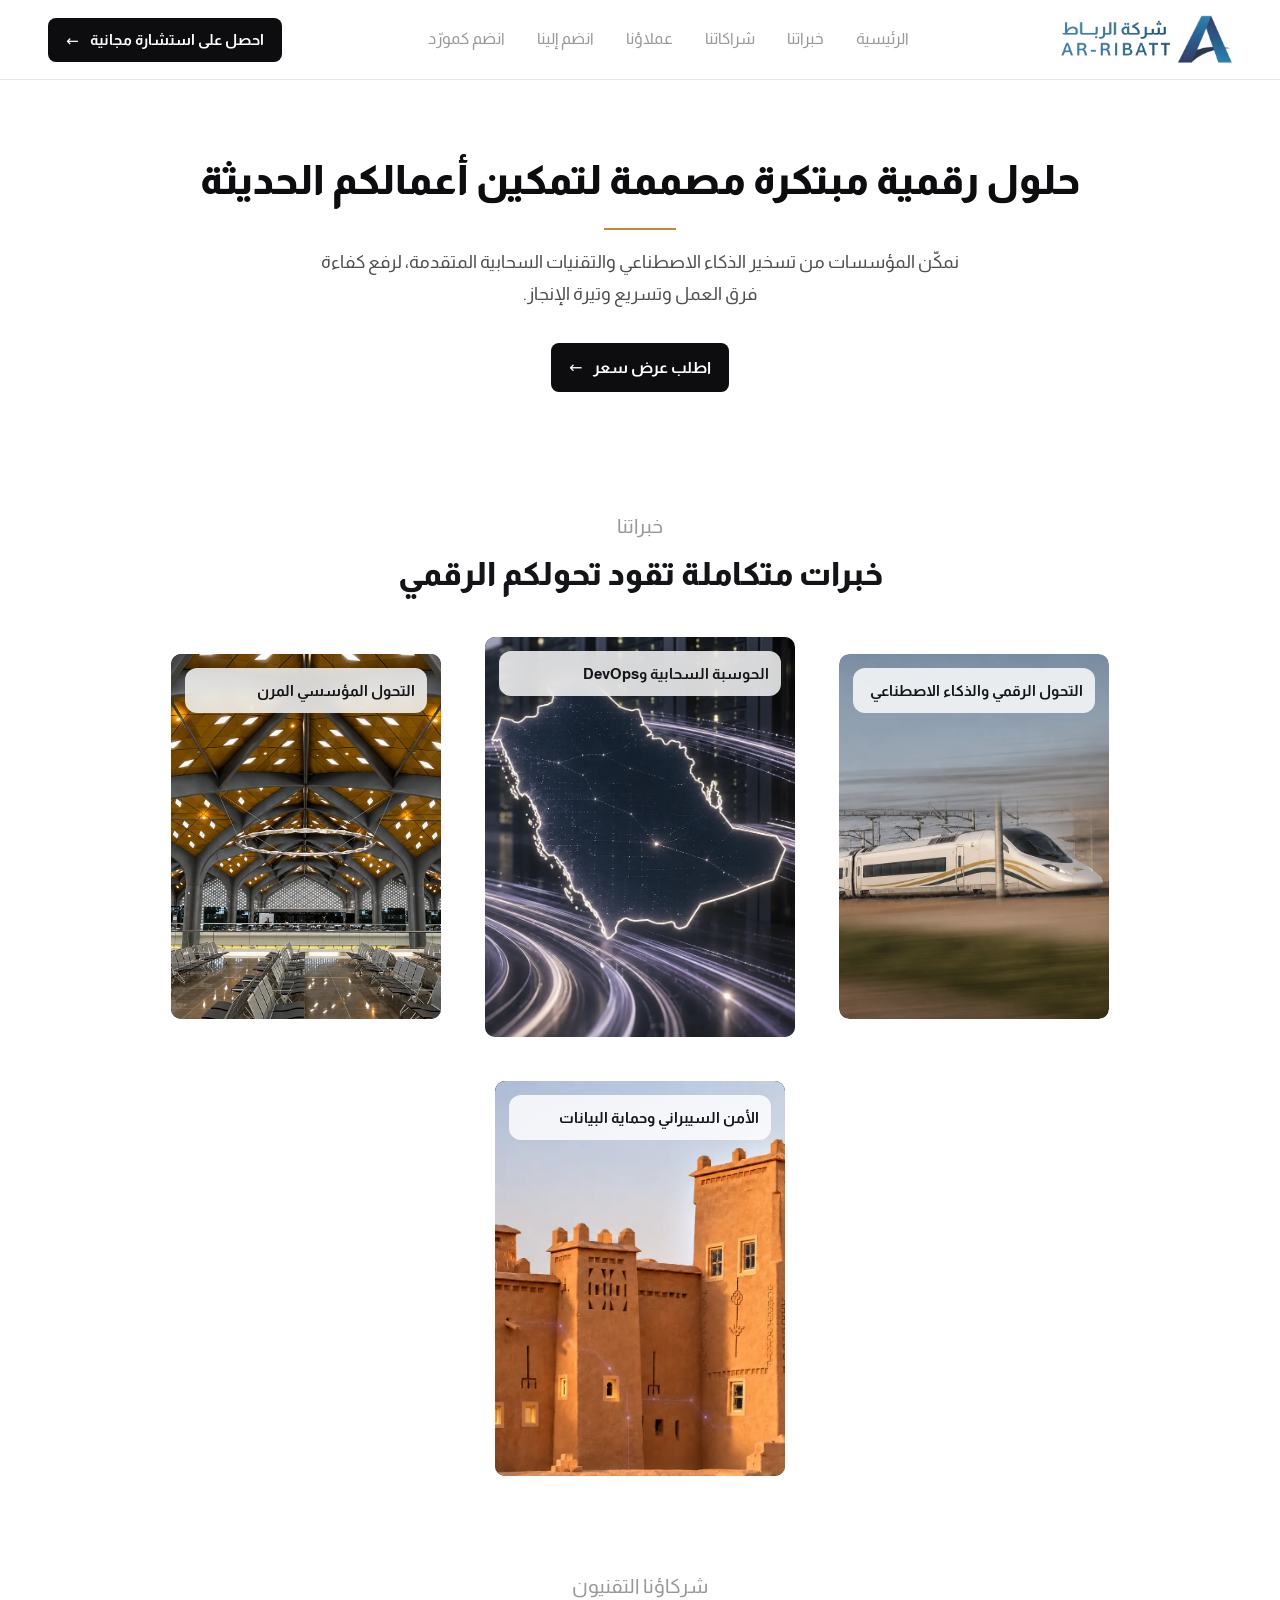
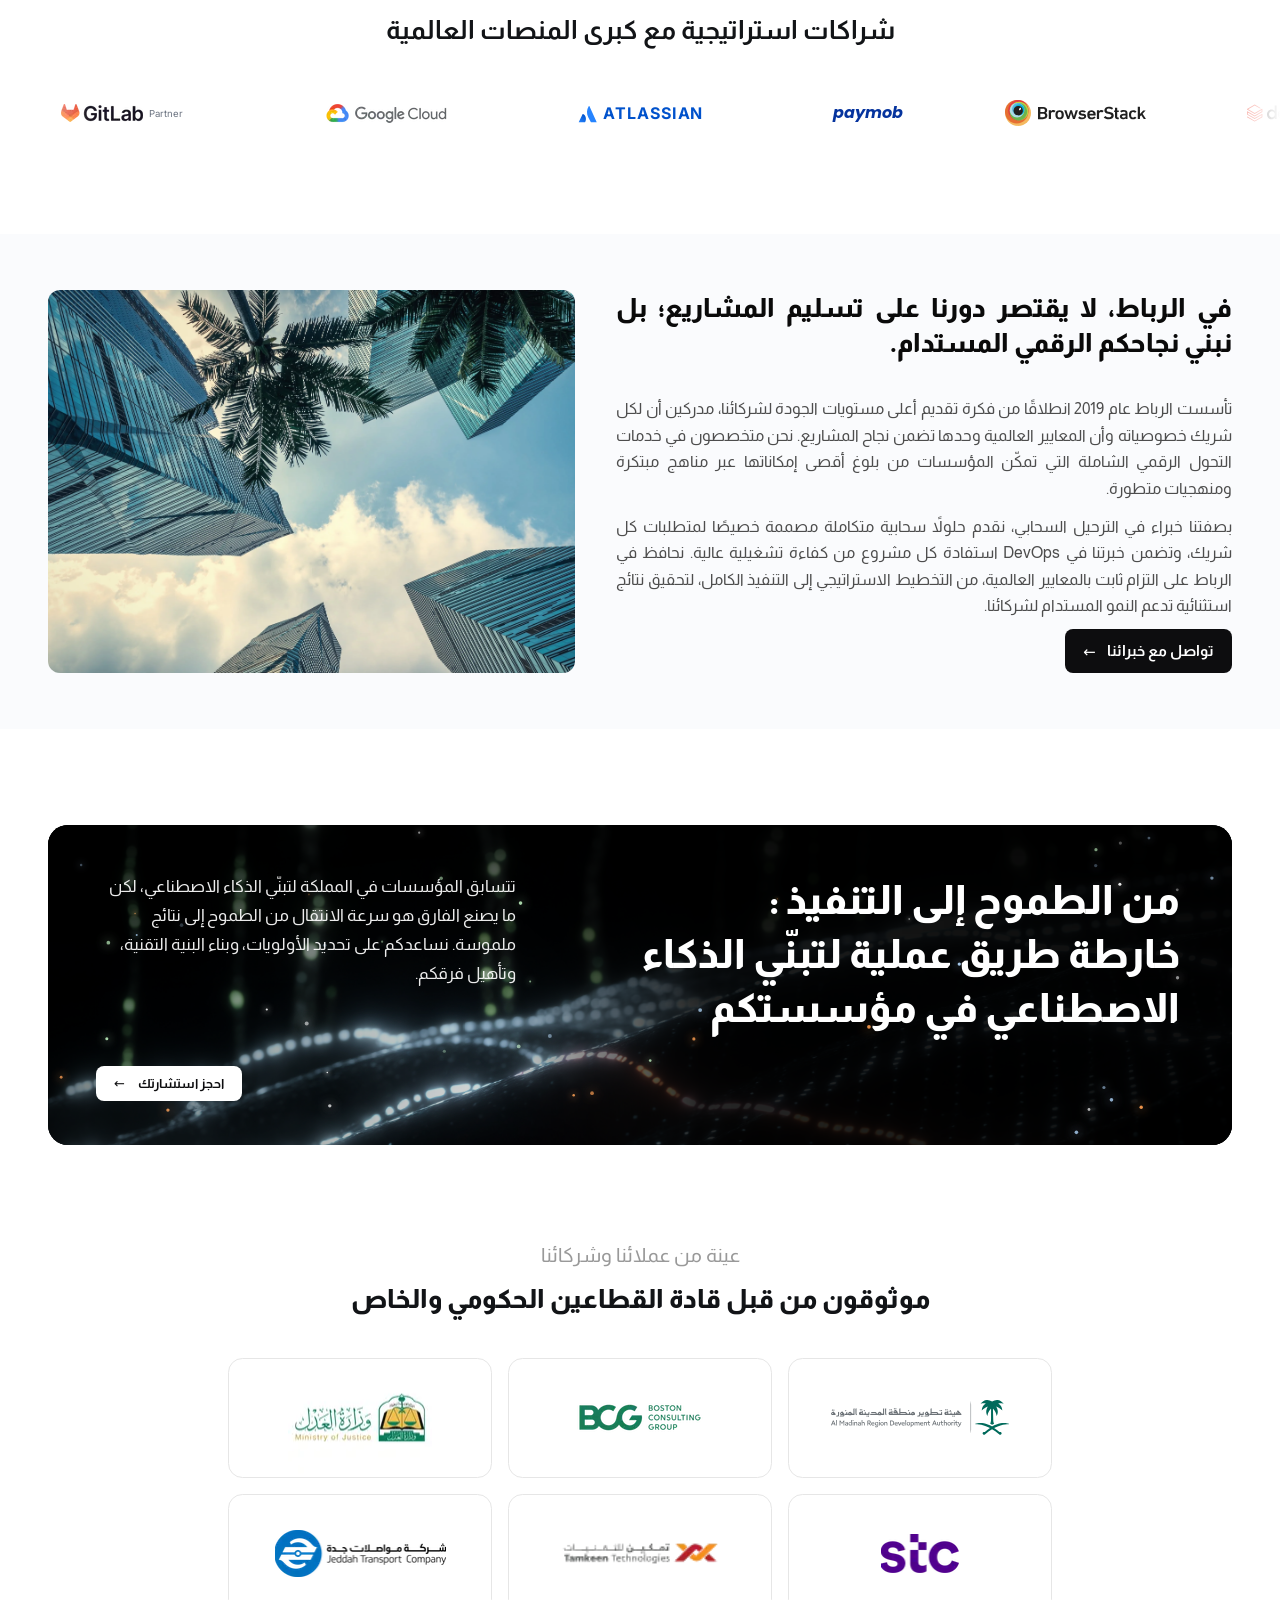
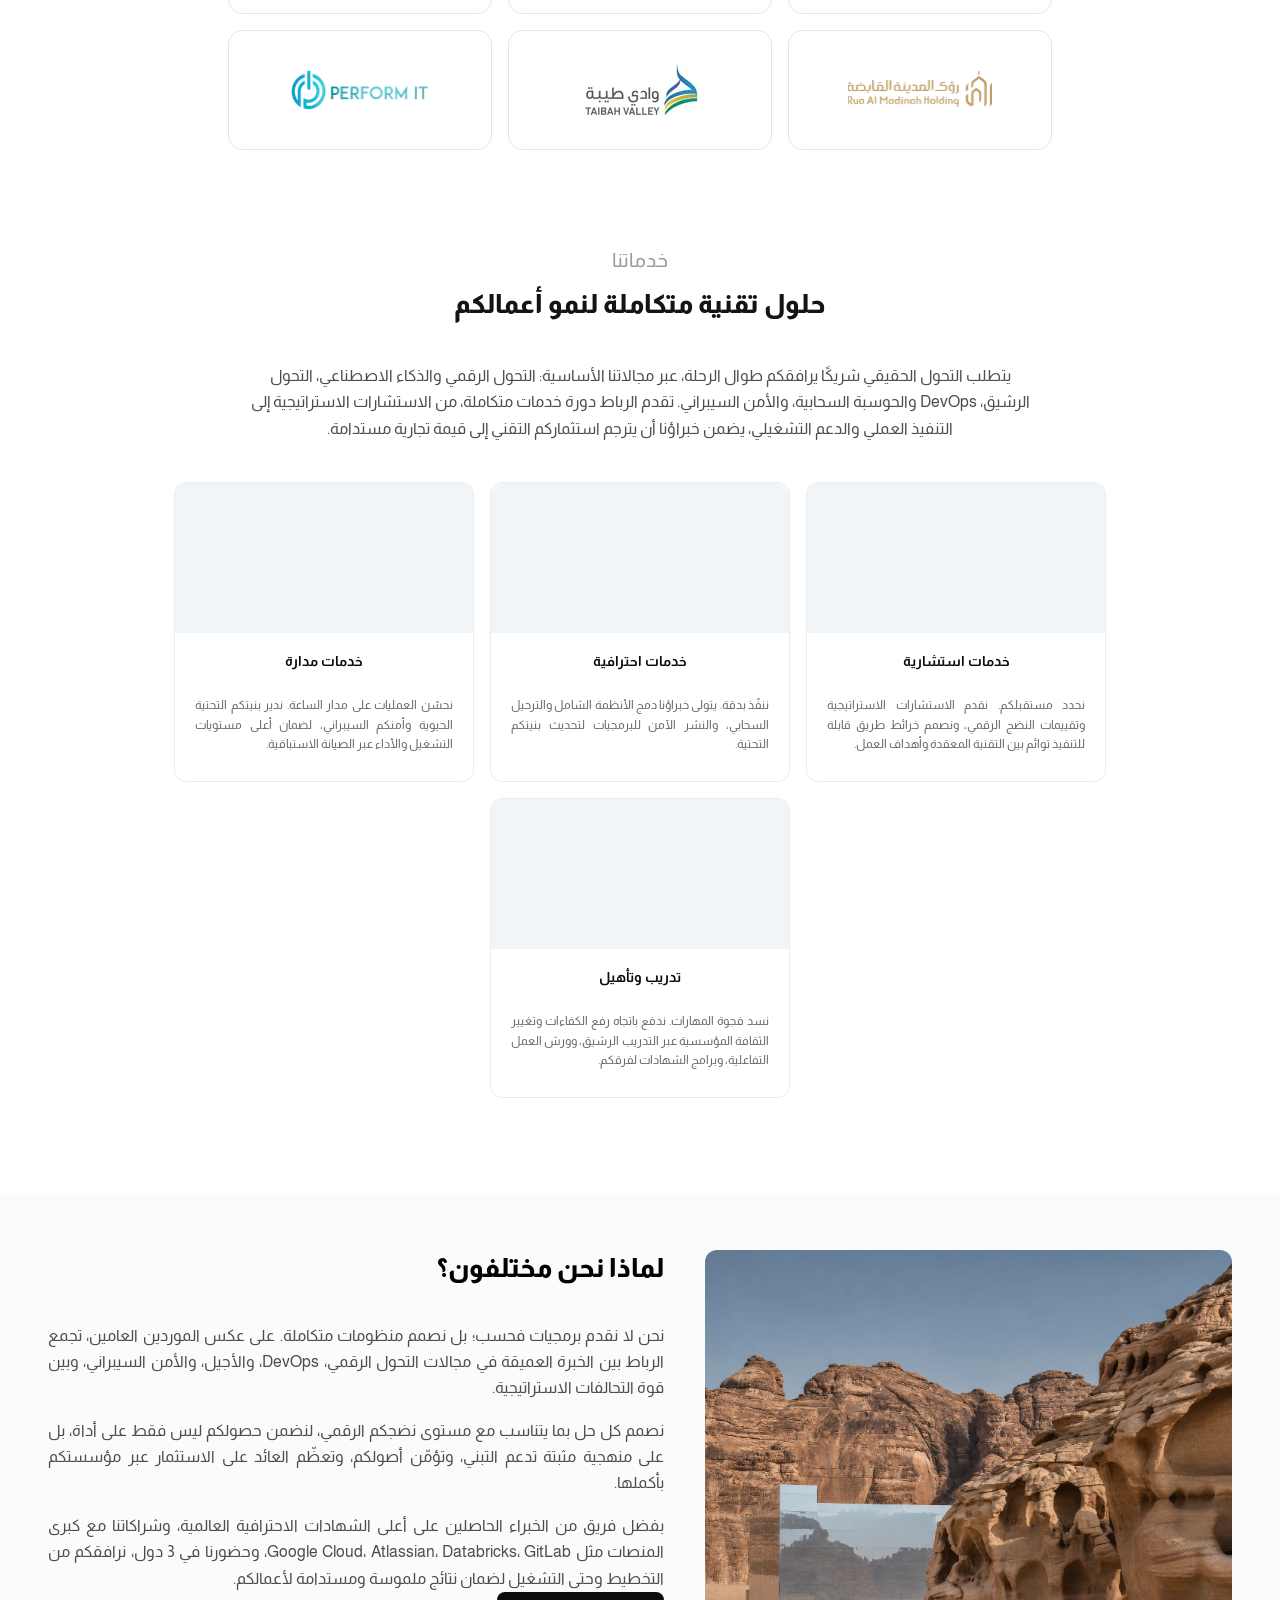
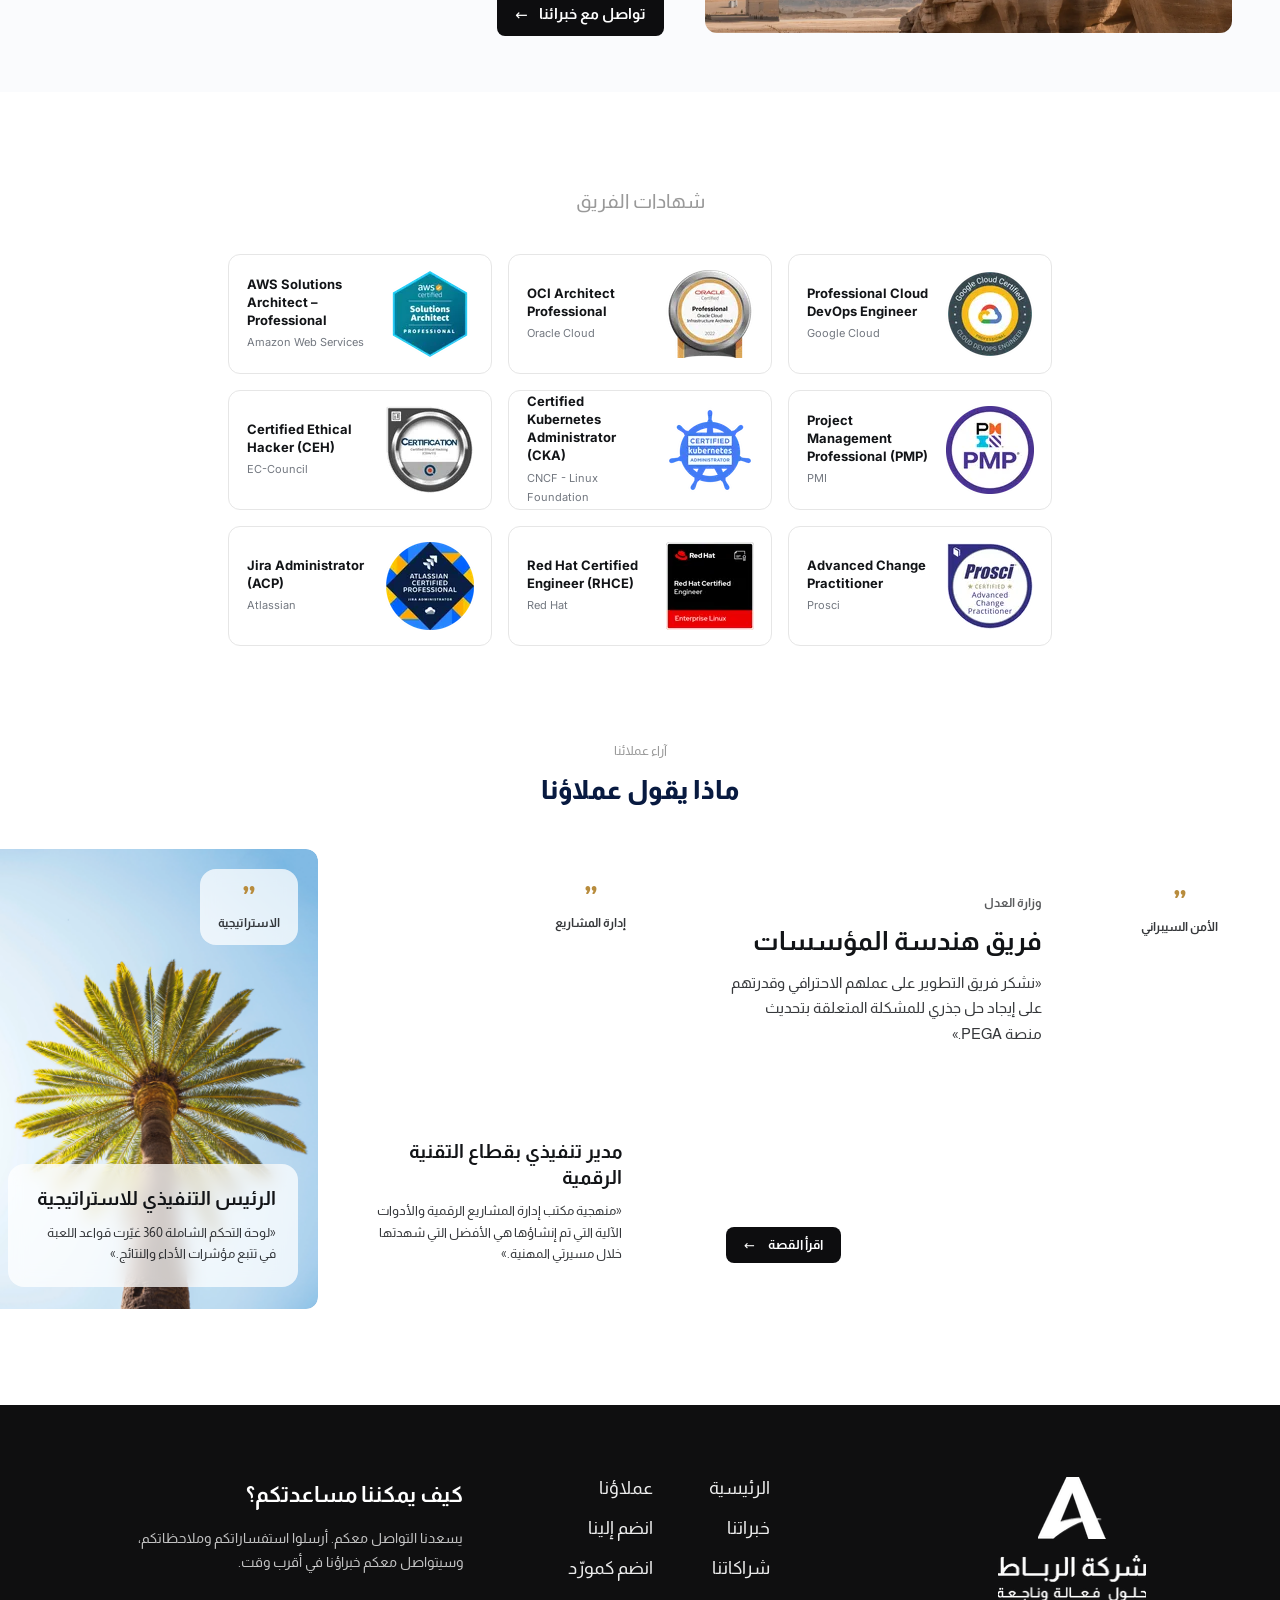
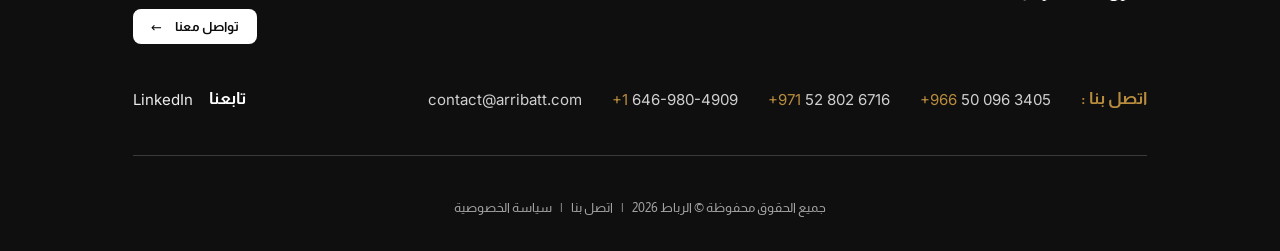
==== commit 36f4c092: "Replace the BCG and Tamkeen client logos with the supplied marks. Co-authored-by: Cursor <cursoragen" ====
--- a/index.html
+++ b/index.html
@@ -3,7 +3,7 @@
       function gtag(){dataLayer.push(arguments);}
       gtag('js', new Date());
       gtag('config', 'G-THDGBT9R9G');
-    </script><link rel="stylesheet" href="/_astro/almarai-latin-700-normal.YJcHzL-k.css"></head><body class="min-h-dvh bg-white font-sans text-body antialiased"><a href="#main" class="sr-only focus:not-sr-only focus:absolute focus:start-4 focus:top-4 focus:z-[100] focus:rounded-btn focus:bg-ink focus:px-4 focus:py-2 focus:text-white">تخطي إلى المحتوى</a><header class="relative sticky top-0 z-50 h-20 border-b border-line bg-white"><div class="ms-auto me-auto w-full max-w-page ps-4 pe-4 md:ps-6 md:pe-6 xl:ps-12 xl:pe-12 h-full"><div class="flex h-full items-center justify-between"><a href="/" aria-label="شركة الرباط - AR-RIBATT" class="relative z-10 shrink-0 rounded-btn focus-visible:outline-2 focus-visible:outline-offset-2 focus-visible:outline-ink"><img src="/_astro/logo.D2VFjR-r_1rYaQx.webp" alt="شركة الرباط - AR-RIBATT" loading="eager" fetchpriority="high" decoding="async" width="1003" height="284" class="h-[50px] w-auto object-contain"></a><nav class="hidden lg:block" aria-label="القائمة الرئيسية"><ul class="flex items-center gap-8"><li><a href="#home" class="nav-link rounded-btn focus-visible:outline-2 focus-visible:outline-offset-4 focus-visible:outline-ink">الرئيسية</a></li><li><a href="#expertise" class="nav-link rounded-btn focus-visible:outline-2 focus-visible:outline-offset-4 focus-visible:outline-ink">خبراتنا</a></li><li><a href="#partners" class="nav-link rounded-btn focus-visible:outline-2 focus-visible:outline-offset-4 focus-visible:outline-ink">شراكاتنا</a></li><li><a href="#clients" class="nav-link rounded-btn focus-visible:outline-2 focus-visible:outline-offset-4 focus-visible:outline-ink">عملاؤنا</a></li><li><a href="https://qr.arribatt.sa/?id=form-1" class="nav-link rounded-btn focus-visible:outline-2 focus-visible:outline-offset-4 focus-visible:outline-ink" target="_blank" rel="noopener noreferrer">انضم إلينا</a></li><li><a href="https://qr.arribatt.sa/?id=form-3" class="nav-link rounded-btn focus-visible:outline-2 focus-visible:outline-offset-4 focus-visible:outline-ink" target="_blank" rel="noopener noreferrer">انضم كمورّد</a></li></ul></nav><div class="hidden lg:block"><a href="https://calendly.com/m-alzouaghi-arribatt/meet-with-arribatt" class="btn-ink btn-ink--dark btn-ink--lg focus-visible:outline-2 focus-visible:outline-offset-2 focus-visible:outline-gold" target="_blank" rel="noopener noreferrer"><span class="btn-ink__arrow btn-ink__arrow--out" aria-hidden="true"></span><span class="btn-ink__label">احصل على استشارة مجانية</span><span class="btn-ink__arrow btn-ink__arrow--in" aria-hidden="true"></span></a></div><details class="group lg:hidden"><summary class="flex size-11 cursor-pointer list-none items-center justify-center rounded-btn text-ink hover:bg-surface focus-visible:outline-2 focus-visible:outline-offset-2 focus-visible:outline-ink [&amp;::-webkit-details-marker]:hidden" aria-label="القائمة"><svg class="size-6 group-open:hidden" viewBox="0 0 24 24" fill="none" stroke="currentColor" stroke-width="2" stroke-linecap="round" aria-hidden="true"><path d="M4 7h16M4 12h16M4 17h16"></path></svg><svg class="hidden size-6 group-open:block" viewBox="0 0 24 24" fill="none" stroke="currentColor" stroke-width="2" stroke-linecap="round" aria-hidden="true"><path d="M6 6l12 12M18 6L6 18"></path></svg></summary><div class="absolute start-0 end-0 top-full w-full border-b border-line bg-white"><div class="ms-auto me-auto w-full max-w-page ps-4 pe-4 md:ps-6 md:pe-6 xl:ps-12 xl:pe-12"><nav class="flex flex-col gap-2 py-4" aria-label="القائمة الرئيسية"><ul class="flex flex-col"><li><a href="#home" class="block py-3 text-start font-normal text-ink no-underline transition-colors hover:text-gold focus-visible:outline-2 focus-visible:outline-offset-2 focus-visible:outline-ink">الرئيسية</a></li><li><a href="#expertise" class="block py-3 text-start font-normal text-ink no-underline transition-colors hover:text-gold focus-visible:outline-2 focus-visible:outline-offset-2 focus-visible:outline-ink">خبراتنا</a></li><li><a href="#partners" class="block py-3 text-start font-normal text-ink no-underline transition-colors hover:text-gold focus-visible:outline-2 focus-visible:outline-offset-2 focus-visible:outline-ink">شراكاتنا</a></li><li><a href="#clients" class="block py-3 text-start font-normal text-ink no-underline transition-colors hover:text-gold focus-visible:outline-2 focus-visible:outline-offset-2 focus-visible:outline-ink">عملاؤنا</a></li><li><a href="https://qr.arribatt.sa/?id=form-1" class="block py-3 text-start font-normal text-ink no-underline transition-colors hover:text-gold focus-visible:outline-2 focus-visible:outline-offset-2 focus-visible:outline-ink" target="_blank" rel="noopener noreferrer">انضم إلينا</a></li><li><a href="https://qr.arribatt.sa/?id=form-3" class="block py-3 text-start font-normal text-ink no-underline transition-colors hover:text-gold focus-visible:outline-2 focus-visible:outline-offset-2 focus-visible:outline-ink" target="_blank" rel="noopener noreferrer">انضم كمورّد</a></li></ul><a href="https://calendly.com/m-alzouaghi-arribatt/meet-with-arribatt" class="btn-ink btn-ink--dark btn-ink--lg focus-visible:outline-2 focus-visible:outline-offset-2 focus-visible:outline-gold w-full whitespace-nowrap" target="_blank" rel="noopener noreferrer"><span class="btn-ink__arrow btn-ink__arrow--out" aria-hidden="true"></span><span class="btn-ink__label">احصل على استشارة مجانية</span><span class="btn-ink__arrow btn-ink__arrow--in" aria-hidden="true"></span></a></nav></div></div></details></div></div></header><main id="main" tabindex="-1" data-locale="ar"><section id="home" class="relative isolate overflow-hidden scroll-mt-24 bg-white py-16 xl:py-[72px]"><div class="pointer-events-none absolute inset-0 opacity-35" aria-hidden="true"><img src="/_astro/hero-lines.3NPXnAbR_jAh8v.svg" alt loading="eager" decoding="async" width="1280" height="251" class="absolute inset-0 h-full w-full object-cover"><img src="/_astro/hero-dots.DGAd6fWE_ZMkqzb.svg" alt loading="eager" decoding="async" width="1286" height="254" class="absolute inset-0 h-full w-full object-cover"></div><div class="ms-auto me-auto w-full max-w-page ps-4 pe-4 md:ps-6 md:pe-6 xl:ps-12 xl:pe-12 relative"><div class="flex flex-col items-center text-center"><h1 class="hero-enter hero-enter--1 max-w-[920px] text-[clamp(1.75rem,2vw+1rem,40px)] font-extrabold leading-[1.4] text-ink">حلول رقمية مبتكرة مصممة لتمكين أعمالكم الحديثة</h1><span class="hero-rule" aria-hidden="true"></span><p class="hero-enter hero-enter--2 mt-4 max-w-[640px] text-lg leading-[1.8] text-body">نمكّن المؤسسات من تسخير الذكاء الاصطناعي والتقنيات السحابية المتقدمة، لرفع كفاءة فرق العمل وتسريع وتيرة الإنجاز.</p><div class="hero-enter hero-enter--3 mt-8"><a href="https://qr.arribatt.sa/?id=form-2" class="btn-ink btn-ink--dark btn-ink--xl focus-visible:outline-2 focus-visible:outline-offset-2 focus-visible:outline-gold" target="_blank" rel="noopener noreferrer"><span class="btn-ink__arrow btn-ink__arrow--out" aria-hidden="true"></span><span class="btn-ink__label">اطلب عرض سعر</span><span class="btn-ink__arrow btn-ink__arrow--in" aria-hidden="true"></span></a></div></div></div></section><section id="expertise" class="scroll-mt-24 bg-white py-12"><div class="ms-auto me-auto w-full max-w-page ps-4 pe-4 md:ps-6 md:pe-6 xl:ps-12 xl:pe-12 flex flex-col items-center gap-10"><div class="flex flex-col items-center gap-3 text-center"><p class="text-xl font-normal text-muted">خبراتنا</p><h2 class="leading-[1.4] font-extrabold text-[32px] text-heading">خبرات متكاملة تقود تحولكم الرقمي</h2></div><ul class="flex w-full snap-x snap-mandatory items-center gap-4 overflow-x-auto [scrollbar-width:none] [-ms-overflow-style:none] [&amp;::-webkit-scrollbar]:hidden xl:flex-wrap xl:justify-center xl:gap-11 xl:overflow-visible"><li class="x-card w-[75%] shrink-0 snap-start xl:w-[var(--w)] xl:shrink-0" style="--w:270px;--h:365px;background-image:none"><div class="x-card__media"><img src="/_astro/digital-ai.BuF8sNp3_1Nud4Y.webp" alt="التحول الرقمي والذكاء الاصطناعي" style="height:100%;left:-103.23%;top:-0.11%;width:232.28%" loading="lazy" decoding="async" width="1655" height="950" class="max-w-none xl:absolute"></div><div class="x-card__panel"><div class="x-card__content"><h3 class="x-card__title">التحول الرقمي والذكاء الاصطناعي</h3><p class="x-card__text">نسخّر الذكاء الاصطناعي والتحول الرقمي لتمكين مؤسستكم من الابتكار وتسريع النمو.</p></div><div class="x-card__cta"><a href="https://calendly.com/m-alzouaghi-arribatt/meet-with-arribatt" class="btn-ink btn-ink--dark btn-ink--sm focus-visible:outline-2 focus-visible:outline-offset-2 focus-visible:outline-gold" target="_blank" rel="noopener noreferrer"><span class="btn-ink__arrow btn-ink__arrow--out" aria-hidden="true"></span><span class="btn-ink__label">اكتشف المزيد</span><span class="btn-ink__arrow btn-ink__arrow--in" aria-hidden="true"></span></a></div></div></li><li class="x-card w-[75%] shrink-0 snap-start xl:w-[var(--w)] xl:shrink-0" style="--w:310px;--h:400px;background-image:linear-gradient(135.94deg, rgb(18, 46, 92) 0%, rgb(36, 97, 158) 71.429%)"><div class="x-card__media"><img src="/_astro/cloud-devops.ePCq-_FP_VWO2.webp" alt="الحوسبة السحابية وDevOps" style="height:101.21%;left:-118.83%;top:0.05%;width:234.92%" loading="lazy" decoding="async" width="1672" height="941" class="max-w-none xl:absolute"></div><div class="x-card__panel"><div class="x-card__content"><h3 class="x-card__title">الحوسبة السحابية وDevOps</h3><p class="x-card__text">ترحيل سحابي سلس وأتمتة DevOps لتشغيل أسرع وأكثر موثوقية لبنيتكم التحتية.</p></div><div class="x-card__cta"><a href="https://calendly.com/m-alzouaghi-arribatt/meet-with-arribatt" class="btn-ink btn-ink--dark btn-ink--sm focus-visible:outline-2 focus-visible:outline-offset-2 focus-visible:outline-gold" target="_blank" rel="noopener noreferrer"><span class="btn-ink__arrow btn-ink__arrow--out" aria-hidden="true"></span><span class="btn-ink__label">اكتشف المزيد</span><span class="btn-ink__arrow btn-ink__arrow--in" aria-hidden="true"></span></a></div></div></li><li class="x-card w-[75%] shrink-0 snap-start xl:w-[var(--w)] xl:shrink-0" style="--w:270px;--h:365px;background-image:linear-gradient(134.6deg, rgb(10, 26, 61) 0%, rgb(20, 61, 117) 71.429%)"><div class="x-card__media"><img src="/_astro/agile.X4Pp-ks4_Z1QyyD6.webp" alt="التحول المؤسسي المرن" style="inset:0;width:100%;height:100%;object-fit:cover" loading="lazy" decoding="async" width="1464" height="1074" class="max-w-none xl:absolute"></div><div class="x-card__panel"><div class="x-card__content"><h3 class="x-card__title">التحول المؤسسي المرن</h3><p class="x-card__text">نرسّخ ثقافة العمل المرن (Agile &amp; Scrum) لتسريع التسليم ورفع كفاءة فرق العمل في مؤسستكم.</p></div><div class="x-card__cta"><a href="https://calendly.com/m-alzouaghi-arribatt/meet-with-arribatt" class="btn-ink btn-ink--dark btn-ink--sm focus-visible:outline-2 focus-visible:outline-offset-2 focus-visible:outline-gold" target="_blank" rel="noopener noreferrer"><span class="btn-ink__arrow btn-ink__arrow--out" aria-hidden="true"></span><span class="btn-ink__label">اكتشف المزيد</span><span class="btn-ink__arrow btn-ink__arrow--in" aria-hidden="true"></span></a></div></div></li><li class="x-card w-[75%] shrink-0 snap-start xl:w-[var(--w)] xl:shrink-0" style="--w:290px;--h:395px;background-image:linear-gradient(134.39deg, rgb(13, 31, 71) 0%, rgb(26, 71, 128) 71.429%)"><div class="x-card__media"><img src="/_astro/cybersecurity.xZYOoj6X_ZU1NrU.webp" alt="الأمن السيبراني وحماية البيانات" style="height:100%;left:-3.16%;top:0.1%;width:242.02%" loading="lazy" decoding="async" width="1672" height="941" class="max-w-none xl:absolute"></div><div class="x-card__panel"><div class="x-card__content"><h3 class="x-card__title">الأمن السيبراني وحماية البيانات</h3><p class="x-card__text">حماية متكاملة لبياناتكم وأنظمتكم عبر حلول أمن سيبراني استباقية ومراقبة مستمرة على مدار الساعة.</p></div><div class="x-card__cta"><a href="https://calendly.com/m-alzouaghi-arribatt/meet-with-arribatt" class="btn-ink btn-ink--dark btn-ink--sm focus-visible:outline-2 focus-visible:outline-offset-2 focus-visible:outline-gold" target="_blank" rel="noopener noreferrer"><span class="btn-ink__arrow btn-ink__arrow--out" aria-hidden="true"></span><span class="btn-ink__label">اكتشف المزيد</span><span class="btn-ink__arrow btn-ink__arrow--in" aria-hidden="true"></span></a></div></div></li></ul></div></section><section id="partners" class="scroll-mt-24 bg-white py-12 pb-24"><div class="ms-auto me-auto w-full max-w-page ps-4 pe-4 md:ps-6 md:pe-6 xl:ps-12 xl:pe-12 mb-10 flex flex-col items-center"><div class="flex flex-col items-center gap-3 text-center gap-3"><p class="text-xl font-normal text-muted">شركاؤنا التقنيون</p><h2 class="leading-[1.4] font-bold text-[26px] text-heading">شراكات استراتيجية مع كبرى المنصات العالمية</h2></div></div><div class="marquee relative mx-auto h-[50px] w-full max-w-page overflow-hidden px-4 md:px-6 xl:px-12"><div class="pointer-events-none absolute inset-y-0 start-0 z-1 h-[50px] w-[90px] bg-linear-to-r from-white to-transparent" aria-hidden="true"></div><div class="pointer-events-none absolute inset-y-0 end-0 z-1 h-[50px] w-[90px] bg-linear-to-l from-white to-transparent" aria-hidden="true"></div><div class="marquee__track flex h-[50px] w-max items-center"><ul class="flex shrink-0 items-center gap-[130px] pe-[130px]"><li class="flex w-[148px] shrink-0 items-center justify-center gap-1.5"><img src="/_astro/gitlab.0oqT5avN_bjvwU.webp" alt="GitLab" loading="lazy" decoding="async" width="82" height="18" class="h-[18px] w-[82px] object-cover"><span class="font-latin text-[9.6px] text-[#6b7380]">Partner</span></li><li class="flex shrink-0 items-center justify-center"><img src="/_astro/google-cloud.CJPN-X8w_Z16N8yL.webp" alt="Google Cloud" loading="lazy" decoding="async" width="122" height="19" class="h-[19px] w-[122px] object-cover"></li><li class="flex shrink-0 items-center justify-center gap-1.5 font-latin text-base font-bold tracking-[0.96px] text-[#0052cc]"><img src="/_astro/atlassian-mark.9yQa8FIi_5OESP.svg" alt loading="lazy" decoding="async" width="19" height="19" class="size-[18.8px]"><span>ATLASSIAN</span></li><li class="flex shrink-0 items-center justify-center font-paymob text-base font-bold italic text-[#05339e]">paymob</li><li class="flex shrink-0 items-center justify-center"><span class="relative block h-[41.6px] w-[83.2px]"><img src="/_astro/browserstack.Ki-fsA3B_2p1H18.svg" alt="BrowserStack" loading="lazy" decoding="async" width="141" height="26" class="absolute top-[18.75%] start-[-34.74%] max-w-none"></span></li><li class="flex shrink-0 items-center justify-center"><img src="/_astro/databricks.DVVjJMdG_Z1Q6LdH.svg" alt="Databricks" loading="lazy" decoding="async" width="106" height="18" class="h-[17.6px] w-[105.6px]"></li></ul><ul class="flex shrink-0 items-center gap-[130px] pe-[130px]" aria-hidden="true"><li class="flex w-[148px] shrink-0 items-center justify-center gap-1.5"><img src="/_astro/gitlab.0oqT5avN_bjvwU.webp" alt="GitLab" loading="lazy" decoding="async" width="82" height="18" class="h-[18px] w-[82px] object-cover"><span class="font-latin text-[9.6px] text-[#6b7380]">Partner</span></li><li class="flex shrink-0 items-center justify-center"><img src="/_astro/google-cloud.CJPN-X8w_Z16N8yL.webp" alt="Google Cloud" loading="lazy" decoding="async" width="122" height="19" class="h-[19px] w-[122px] object-cover"></li><li class="flex shrink-0 items-center justify-center gap-1.5 font-latin text-base font-bold tracking-[0.96px] text-[#0052cc]"><img src="/_astro/atlassian-mark.9yQa8FIi_5OESP.svg" alt loading="lazy" decoding="async" width="19" height="19" class="size-[18.8px]"><span>ATLASSIAN</span></li><li class="flex shrink-0 items-center justify-center font-paymob text-base font-bold italic text-[#05339e]">paymob</li><li class="flex shrink-0 items-center justify-center"><span class="relative block h-[41.6px] w-[83.2px]"><img src="/_astro/browserstack-2.C2VnJYYT_2p1H18.svg" alt loading="lazy" decoding="async" width="141" height="26" class="absolute top-[18.75%] start-[-34.74%] max-w-none"></span></li><li class="flex shrink-0 items-center justify-center"><img src="/_astro/databricks.DVVjJMdG_Z1Q6LdH.svg" alt="Databricks" loading="lazy" decoding="async" width="106" height="18" class="h-[17.6px] w-[105.6px]"></li></ul></div></div></section><section id="about" class="split scroll-mt-24 bg-surface py-14 split--about"><div class="ms-auto me-auto w-full max-w-page ps-4 pe-4 md:ps-6 md:pe-6 xl:ps-12 xl:pe-12"><div class="flex flex-col items-start gap-10 xl:flex-row xl:gap-[41px]"><div class="flex min-h-0 min-w-0 flex-1 flex-col items-start xl:min-h-[383px] xl:flex-[1_1_706px]"><h2 class="w-full font-extrabold mb-9 text-[26px] leading-[1.35] text-title text-justify">في الرباط، لا يقتصر دورنا على تسليم المشاريع؛ بل نبني نجاحكم الرقمي المستدام.</h2><div class="flex w-full flex-col max-w-[660px] gap-3"><p class="text-justify text-base leading-[1.65] text-body">تأسست الرباط عام 2019 انطلاقًا من فكرة تقديم أعلى مستويات الجودة لشركائنا، مدركين أن لكل شريك خصوصياته وأن المعايير العالمية وحدها تضمن نجاح المشاريع. نحن متخصصون في خدمات التحول الرقمي الشاملة التي تمكّن المؤسسات من بلوغ أقصى إمكاناتها عبر مناهج مبتكرة ومنهجيات متطورة.</p><p class="text-justify text-base leading-[1.65] text-body">بصفتنا خبراء في الترحيل السحابي، نقدم حلولاً سحابية متكاملة مصممة خصيصًا لمتطلبات كل شريك، وتضمن خبرتنا في DevOps استفادة كل مشروع من كفاءة تشغيلية عالية. نحافظ في الرباط على التزام ثابت بالمعايير العالمية، من التخطيط الاستراتيجي إلى التنفيذ الكامل، لتحقيق نتائج استثنائية تدعم النمو المستدام لشركائنا.</p></div><a href="https://calendly.com/m-alzouaghi-arribatt/meet-with-arribatt" class="btn-ink btn-ink--dark btn-ink--lg focus-visible:outline-2 focus-visible:outline-offset-2 focus-visible:outline-gold mt-4 xl:mt-auto" target="_blank" rel="noopener noreferrer"><span class="btn-ink__arrow btn-ink__arrow--out" aria-hidden="true"></span><span class="btn-ink__label">تواصل مع خبرائنا</span><span class="btn-ink__arrow btn-ink__arrow--in" aria-hidden="true"></span></a></div><div class="split-photo h-auto w-full max-w-[527px] shrink-0 overflow-hidden rounded-card xl:h-[383px] xl:w-[527px] xl:flex-[0_0_527px]"><img src="/_astro/about.DB5jnd_7_1qwkGR.webp" alt="واجهة معمارية حديثة" loading="lazy" sizes="527px" decoding="async" width="2576" height="1720" class="aspect-[527/383] h-full w-full object-cover xl:aspect-auto"></div></div></div></section><section class="bg-white pb-0 pt-14 xl:pt-24"><div class="ms-auto me-auto w-full max-w-page ps-4 pe-4 md:ps-6 md:pe-6 xl:ps-12 xl:pe-12"><div class="banner relative flex min-h-[320px] flex-col items-start gap-6 overflow-hidden rounded-[20px] bg-black px-6 pb-24 pt-8 xl:flex-row xl:gap-16 xl:ps-[52px] xl:pe-12 xl:pb-11 xl:pt-12"><div class="banner__bg pointer-events-none absolute inset-0" aria-hidden="true" dir="ltr"><div class="banner__bg-zoom"><img src="/_astro/banner-bg.DKNZC5jt.png" alt="" width="4096" height="2280" class="banner__bg-image" loading="lazy" decoding="async"></div><div class="banner__overlay absolute inset-0 bg-[linear-gradient(180deg,rgba(0,0,0,0.7)_0%,rgba(0,0,0,0)_60%),linear-gradient(90deg,rgba(0,0,0,0.95)_0%,rgba(0,0,0,0.85)_45%,rgba(0,0,0,0.15)_62%,rgba(0,0,0,0.5)_100%)] ltr:scale-x-[-1]"></div><div class="banner__particles"><div class="banner__particles-track"><img src="/_astro/banner-particles.DuXMQttF.svg" alt="" width="1274" height="339"><img src="/_astro/banner-particles.DuXMQttF.svg" alt="" width="1274" height="339"></div></div></div><h2 class="relative w-full shrink-0 text-[clamp(1.5rem,2vw+1rem,40px)] font-extrabold leading-[1.35] text-white xl:w-[600px] xl:flex-[0_0_600px]">من الطموح إلى التنفيذ :<br>خارطة طريق عملية لتبنّي الذكاء الاصطناعي في مؤسستكم</h2><p class="relative min-w-0 flex-1 text-[17px] leading-[1.7] text-white/92">تتسابق المؤسسات في المملكة لتبنّي الذكاء الاصطناعي، لكن ما يصنع الفارق هو سرعة الانتقال من الطموح إلى نتائج ملموسة. نساعدكم على تحديد الأولويات، وبناء البنية التقنية، وتأهيل فرقكم.</p><a href="https://calendly.com/m-alzouaghi-arribatt/meet-with-arribatt" class="btn-ink btn-ink--light btn-ink--sm focus-visible:outline-2 focus-visible:outline-offset-2 focus-visible:outline-white absolute end-6 bottom-8 xl:end-12 xl:bottom-11" target="_blank" rel="noopener noreferrer"><span class="btn-ink__arrow btn-ink__arrow--out" aria-hidden="true"></span><span class="btn-ink__label">احجز استشارتك</span><span class="btn-ink__arrow btn-ink__arrow--in" aria-hidden="true"></span></a></div></div></section><script type="module">function e(e){return e.getAnimations().find(e=>e instanceof CSSAnimation&&e.animationName===`banner-snow`)}function t(){window.matchMedia(`(prefers-reduced-motion: reduce)`).matches||document.querySelectorAll(`.banner`).forEach(t=>{if(!(t instanceof HTMLElement)||t.dataset.snowBound===`1`)return;t.dataset.snowBound=`1`;let n=t.querySelector(`.banner__particles-track`);if(!n)return;let r=!1,i=t=>{let i=e(n);if(!i)return;let a=Number(i.effect?.getComputedTiming().duration)||42e3,o=Number(i.currentTime??0);if(t<0&&o<=0&&(i.currentTime=a),i.playbackRate=t,t<0&&!r){r=!0;let t=()=>{let i=e(n);if(!i||i.playbackRate>=0){r=!1;return}let a=Number(i.effect?.getComputedTiming().duration)||42e3;Number(i.currentTime??0)<=16&&(i.currentTime=a),requestAnimationFrame(t)};requestAnimationFrame(t)}};t.addEventListener(`mouseenter`,()=>i(-1)),t.addEventListener(`mouseleave`,()=>i(1)),t.addEventListener(`focusin`,()=>i(-1)),t.addEventListener(`focusout`,e=>{let n=e.relatedTarget;n instanceof Node&&t.contains(n)||i(1)})})}t();</script><section id="clients" class="scroll-mt-24 bg-white pb-12 pt-16 xl:pt-24"><div class="ms-auto me-auto w-full max-w-page ps-4 pe-4 md:ps-6 md:pe-6 xl:ps-12 xl:pe-12 flex flex-col items-center gap-10"><div class="flex flex-col items-center gap-3 text-center"><p class="text-xl font-normal text-muted">عينة من عملائنا وشركائنا</p><h2 class="leading-[1.4] font-extrabold text-[26px] text-heading">موثوقون من قبل قادة القطاعين الحكومي والخاص</h2></div><ul class="grid w-full grid-cols-2 gap-4 md:grid-cols-3 xl:w-auto xl:grid-cols-[repeat(3,264px)]"><li><div class="overflow-hidden bg-white logo-cell flex h-[120px] items-center justify-center overflow-hidden rounded-[14.4px] px-[28.8px] py-6"><img src="/_astro/mda.Br_hAPNj_1912sA.svg" alt="هيئة تطوير منطقة المدينة المنورة" style="width:179.991px;height:34.809px" loading="lazy" sizes="180px" decoding="async" width="180" height="35" class="shrink-0 max-w-none object-contain"></div></li><li><div class="overflow-hidden bg-white logo-cell flex h-[120px] items-center justify-center overflow-hidden rounded-[14.4px] px-[28.8px] py-6"><img src="/_astro/bgc.oSSr9xG9_Z2jSrHD.webp" alt="Boston Consulting Group" style="width:126.701px;height:71.269px" loading="lazy" sizes="127px" decoding="async" width="127" height="71" class="shrink-0 max-w-none object-cover"></div></li><li><div class="overflow-hidden bg-white logo-cell flex h-[120px] items-center justify-center overflow-hidden rounded-[14.4px] px-[28.8px] py-6"><img src="/_astro/moj.CkbzOV9D_4wqMs.webp" alt="وزارة العدل" style="width:143.52px;height:143.52px" loading="lazy" sizes="144px" decoding="async" width="144" height="144" class="shrink-0 max-w-none object-cover"></div></li><li><div class="overflow-hidden bg-white logo-cell flex h-[120px] items-center justify-center overflow-hidden rounded-[14.4px] px-[28.8px] py-6"><img src="/_astro/stc.CBinUUbg_ZCFYWM.webp" alt="stc" style="width:77.376px;height:38.688px" loading="lazy" sizes="77px" decoding="async" width="77" height="39" class="shrink-0 max-w-none object-cover"></div></li><li><div class="overflow-hidden bg-white logo-cell flex h-[120px] items-center justify-center overflow-hidden rounded-[14.4px] px-[28.8px] py-6"><img src="/_astro/tamkeen.DBvyXE5w_Wdjta.webp" alt="تمكين للتقنيات" style="width:180px;height:31.82px" loading="lazy" sizes="180px" decoding="async" width="180" height="32" class="shrink-0 max-w-none object-cover"></div></li><li><div class="overflow-hidden bg-white logo-cell flex h-[120px] items-center justify-center overflow-hidden rounded-[14.4px] px-[28.8px] py-6"><img src="/_astro/jtc.CRgW4-S0_ZOxtIs.webp" alt="شركة مواصلات جدة" style="width:171px;height:47.298px" loading="lazy" sizes="171px" decoding="async" width="171" height="47" class="shrink-0 max-w-none object-cover"></div></li><li><div class="overflow-hidden bg-white logo-cell flex h-[120px] items-center justify-center overflow-hidden rounded-[14.4px] px-[28.8px] py-6"><img src="/_astro/rua-almadinah.nawJWCRb_ZdI0QD.webp" alt="رؤى المدينة القابضة" style="width:144.768px;height:75.469px" loading="lazy" sizes="145px" decoding="async" width="145" height="75" class="shrink-0 max-w-none object-cover"></div></li><li><div class="overflow-hidden bg-white logo-cell flex h-[120px] items-center justify-center overflow-hidden rounded-[14.4px] px-[28.8px] py-6"><img src="/_astro/taibah-valley.BYlgP8Xm_IsHCW.webp" alt="وادي طيبة" style="width:116.07px;height:53.04px" loading="lazy" sizes="116px" decoding="async" width="116" height="53" class="shrink-0 max-w-none object-cover"></div></li><li><div class="overflow-hidden bg-white logo-cell flex h-[120px] items-center justify-center overflow-hidden rounded-[14.4px] px-[28.8px] py-6"><img src="/_astro/perform-it.D4o0i29M_Z1BwQuN.webp" alt="Perform IT" style="width:137.28px;height:68.64px" loading="lazy" sizes="137px" decoding="async" width="137" height="69" class="shrink-0 max-w-none object-cover"></div></li></ul></div></section><section id="services" class="scroll-mt-24 bg-white pb-16 pt-12 xl:pb-24"><div class="ms-auto me-auto w-full max-w-page ps-4 pe-4 md:ps-6 md:pe-6 xl:ps-12 xl:pe-12 flex flex-col items-center gap-10"><div class="flex flex-col items-center gap-3 text-center"><p class="text-xl font-normal text-muted">خدماتنا</p><h2 class="leading-[1.4] font-extrabold text-[26px] text-heading mb-[29px] text-black">حلول تقنية متكاملة لنمو أعمالكم</h2><p class="max-w-[792px] text-base leading-[1.65] text-body ms-auto me-auto text-[#595959]">يتطلب التحول الحقيقي شريكًا يرافقكم طوال الرحلة، عبر مجالاتنا الأساسية: التحول الرقمي والذكاء الاصطناعي، التحول الرشيق، DevOps والحوسبة السحابية، والأمن السيبراني. تقدم الرباط دورة خدمات متكاملة، من الاستشارات الاستراتيجية إلى التنفيذ العملي والدعم التشغيلي، يضمن خبراؤنا أن يترجم استثماركم التقني إلى قيمة تجارية مستدامة.</p></div><ul class="flex w-full snap-x snap-mandatory gap-4 overflow-x-auto [scrollbar-width:none] [-ms-overflow-style:none] [&amp;::-webkit-scrollbar]:hidden xl:flex-wrap xl:justify-center xl:overflow-visible"><li class="s-card w-[75%] shrink-0 snap-start xl:w-[300px]"><div class="s-card__photo"><img src="/_astro/consulting.DAp-a9V0_Z2dn7iq.webp" alt style="position:absolute;height:115.84%;left:-13.07%;top:-15.82%;width:126.15%;max-width:none" loading="lazy" decoding="async" width="4096" height="4096" class="h-full w-full object-cover"></div><div class="s-card__frost" aria-hidden="true"><img src="/_astro/consulting.DAp-a9V0_Z2dn7iq.webp" alt loading="lazy" decoding="async" width="4096" height="4096" class="h-full w-full object-cover"></div><div class="s-card__body"><h3 class="s-card__title">خدمات استشارية</h3><div class="s-card__text"><p>نحدد مستقبلكم. نقدم الاستشارات الاستراتيجية وتقييمات النضج الرقمي، ونصمم خرائط طريق قابلة للتنفيذ توائم بين التقنية المعقدة وأهداف العمل.</p></div></div><div class="s-card__cta"><a href="https://calendly.com/m-alzouaghi-arribatt/meet-with-arribatt" class="btn-ink btn-ink--dark btn-ink--sm focus-visible:outline-2 focus-visible:outline-offset-2 focus-visible:outline-gold" target="_blank" rel="noopener noreferrer"><span class="btn-ink__arrow btn-ink__arrow--out" aria-hidden="true"></span><span class="btn-ink__label">اكتشف المزيد</span><span class="btn-ink__arrow btn-ink__arrow--in" aria-hidden="true"></span></a></div></li><li class="s-card w-[75%] shrink-0 snap-start xl:w-[300px]"><div class="s-card__photo"><img src="/_astro/professional.Cj36oJdB_ZnlIlS.webp" alt style loading="lazy" decoding="async" width="4096" height="2731" class="h-full w-full object-cover"></div><div class="s-card__frost" aria-hidden="true"><img src="/_astro/professional.Cj36oJdB_ZnlIlS.webp" alt loading="lazy" decoding="async" width="4096" height="2731" class="h-full w-full object-cover"></div><div class="s-card__body"><h3 class="s-card__title">خدمات احترافية</h3><div class="s-card__text"><p>ننفّذ بدقة. يتولى خبراؤنا دمج الأنظمة الشامل والترحيل السحابي، والنشر الآمن للبرمجيات لتحديث بنيتكم التحتية.</p></div></div><div class="s-card__cta"><a href="https://calendly.com/m-alzouaghi-arribatt/meet-with-arribatt" class="btn-ink btn-ink--dark btn-ink--sm focus-visible:outline-2 focus-visible:outline-offset-2 focus-visible:outline-gold" target="_blank" rel="noopener noreferrer"><span class="btn-ink__arrow btn-ink__arrow--out" aria-hidden="true"></span><span class="btn-ink__label">اكتشف المزيد</span><span class="btn-ink__arrow btn-ink__arrow--in" aria-hidden="true"></span></a></div></li><li class="s-card w-[75%] shrink-0 snap-start xl:w-[300px]"><div class="s-card__photo"><img src="/_astro/managed.CXEbHseb_ZjBXuD.webp" alt style loading="lazy" decoding="async" width="1615" height="974" class="h-full w-full object-cover"></div><div class="s-card__frost" aria-hidden="true"><img src="/_astro/managed.CXEbHseb_ZjBXuD.webp" alt loading="lazy" decoding="async" width="1615" height="974" class="h-full w-full object-cover"></div><div class="s-card__body"><h3 class="s-card__title">خدمات مدارة</h3><div class="s-card__text"><p>نحسّن العمليات على مدار الساعة. ندير بنيتكم التحتية الحيوية وأمنكم السيبراني، لضمان أعلى مستويات التشغيل والأداء عبر الصيانة الاستباقية.</p></div></div><div class="s-card__cta"><a href="https://calendly.com/m-alzouaghi-arribatt/meet-with-arribatt" class="btn-ink btn-ink--dark btn-ink--sm focus-visible:outline-2 focus-visible:outline-offset-2 focus-visible:outline-gold" target="_blank" rel="noopener noreferrer"><span class="btn-ink__arrow btn-ink__arrow--out" aria-hidden="true"></span><span class="btn-ink__label">اكتشف المزيد</span><span class="btn-ink__arrow btn-ink__arrow--in" aria-hidden="true"></span></a></div></li><li class="s-card w-[75%] shrink-0 snap-start xl:w-[300px]"><div class="s-card__photo"><img src="/_astro/training.C7BGYRrm_oEnjw.webp" alt style loading="lazy" decoding="async" width="2880" height="3840" class="h-full w-full object-cover"></div><div class="s-card__frost" aria-hidden="true"><img src="/_astro/training.C7BGYRrm_oEnjw.webp" alt loading="lazy" decoding="async" width="2880" height="3840" class="h-full w-full object-cover"></div><div class="s-card__body"><h3 class="s-card__title">تدريب وتأهيل</h3><div class="s-card__text"><p>نسد فجوة المهارات. ندفع باتجاه رفع الكفاءات وتغيير الثقافة المؤسسية عبر التدريب الرشيق، وورش العمل التفاعلية، وبرامج الشهادات لفرقكم.</p></div></div><div class="s-card__cta"><a href="https://calendly.com/m-alzouaghi-arribatt/meet-with-arribatt" class="btn-ink btn-ink--dark btn-ink--sm focus-visible:outline-2 focus-visible:outline-offset-2 focus-visible:outline-gold" target="_blank" rel="noopener noreferrer"><span class="btn-ink__arrow btn-ink__arrow--out" aria-hidden="true"></span><span class="btn-ink__label">اكتشف المزيد</span><span class="btn-ink__arrow btn-ink__arrow--in" aria-hidden="true"></span></a></div></li></ul></div></section><section id="why-us" class="split scroll-mt-24 bg-surface py-14 split--why"><div class="ms-auto me-auto w-full max-w-page ps-4 pe-4 md:ps-6 md:pe-6 xl:ps-12 xl:pe-12"><div class="flex flex-col items-start gap-10 xl:flex-row xl:gap-[41px] xl:flex-row-reverse"><div class="flex min-h-0 min-w-0 flex-1 flex-col items-start xl:min-h-[383px] xl:flex-[1_1_706px]"><h2 class="w-full font-extrabold mb-9 text-[26px] leading-[1.4] text-[#020202]">لماذا نحن مختلفون؟</h2><div class="flex w-full flex-col gap-4"><p class="text-justify text-base leading-[1.65] text-body">نحن لا نقدم برمجيات فحسب؛ بل نصمم منظومات متكاملة. على عكس الموردين العامين، تجمع الرباط بين الخبرة العميقة في مجالات التحول الرقمي، DevOps، والأجيل، والأمن السيبراني، وبين قوة التحالفات الاستراتيجية.</p><p class="text-justify text-base leading-[1.65] text-body">نصمم كل حل بما يتناسب مع مستوى نضجكم الرقمي، لنضمن حصولكم ليس فقط على أداة، بل على منهجية مثبتة تدعم التبني، وتؤمّن أصولكم، وتعظّم العائد على الاستثمار عبر مؤسستكم بأكملها.</p><p class="text-justify text-base leading-[1.65] text-body">بفضل فريق من الخبراء الحاصلين على أعلى الشهادات الاحترافية العالمية، وشراكاتنا مع كبرى المنصات مثل Google Cloud، Atlassian، Databricks، GitLab، وحضورنا في 3 دول، نرافقكم من التخطيط وحتى التشغيل لضمان نتائج ملموسة ومستدامة لأعمالكم.</p></div><a href="https://calendly.com/m-alzouaghi-arribatt/meet-with-arribatt" class="btn-ink btn-ink--dark btn-ink--lg focus-visible:outline-2 focus-visible:outline-offset-2 focus-visible:outline-gold mt-4 xl:mt-auto" target="_blank" rel="noopener noreferrer"><span class="btn-ink__arrow btn-ink__arrow--out" aria-hidden="true"></span><span class="btn-ink__label">تواصل مع خبرائنا</span><span class="btn-ink__arrow btn-ink__arrow--in" aria-hidden="true"></span></a></div><div class="split-photo h-auto w-full max-w-[527px] shrink-0 overflow-hidden rounded-card xl:h-[383px] xl:w-[527px] xl:flex-[0_0_527px]"><img src="/_astro/why-us.D92ruhI7_ZWMdSO.webp" alt="شخص مضيء يبرز وسط حشد" loading="lazy" sizes="527px" decoding="async" width="1546" height="1017" class="aspect-[527/383] h-full w-full object-cover xl:aspect-auto"></div></div></div></section><section id="certifications" class="scroll-mt-24 bg-white pb-12 pt-16 xl:pt-24"><div class="ms-auto me-auto w-full max-w-page ps-4 pe-4 md:ps-6 md:pe-6 xl:ps-12 xl:pe-12 flex flex-col items-center gap-10"><div class="flex flex-col items-center gap-3 text-center"><p class="text-xl font-normal text-muted leading-[26px]">شهادات الفريق</p><h2 class="leading-[1.4] font-extrabold text-[26px] text-heading sr-only">يحمل خبراؤنا ومستشارونا أعلى الشهادات الاحترافية المعترف بها عالمياً</h2></div><ul class="grid w-full grid-cols-1 gap-4 sm:grid-cols-2 xl:w-auto xl:grid-cols-[repeat(3,264px)]"><li><div class="overflow-hidden bg-white logo-cell h-[120px] overflow-hidden rounded-card py-0"><div class="flex h-full items-center gap-3.5 ps-[18px] pe-[16.8px]" dir="ltr"><div class="flex min-w-0 flex-1 flex-col gap-1 text-start font-latin" lang="en"><p class="text-[13px] font-bold leading-[1.4] text-heading">Professional Cloud DevOps Engineer</p><p class="text-[11px] text-[#737880]">Google Cloud</p></div><div class="flex h-[88px] w-[88px] shrink-0 items-center justify-center"><img src="/_astro/gcp-devops.BclXHswC_1IRMIz.webp" alt loading="lazy" decoding="async" width="88" height="88" class="h-[88px] w-[88px] object-contain"></div></div></div></li><li><div class="overflow-hidden bg-white logo-cell h-[120px] overflow-hidden rounded-card py-0"><div class="flex h-full items-center gap-3.5 ps-[18px] pe-[16.8px]" dir="ltr"><div class="flex min-w-0 flex-1 flex-col gap-1 text-start font-latin" lang="en"><p class="text-[13px] font-bold leading-[1.4] text-heading">OCI Architect Professional</p><p class="text-[11px] text-[#737880]">Oracle Cloud</p></div><div class="flex h-[88px] w-[88px] shrink-0 items-center justify-center"><img src="/_astro/oci-architect.BaTMFD3I_ZuQ4wA.webp" alt loading="lazy" decoding="async" width="88" height="88" class="h-[88px] w-[88px] object-contain"></div></div></div></li><li><div class="overflow-hidden bg-white logo-cell h-[120px] overflow-hidden rounded-card py-0"><div class="flex h-full items-center gap-3.5 ps-[18px] pe-[16.8px]" dir="ltr"><div class="flex min-w-0 flex-1 flex-col gap-1 text-start font-latin" lang="en"><p class="text-[13px] font-bold leading-[1.4] text-heading">AWS Solutions Architect – Professional</p><p class="text-[11px] text-[#737880]">Amazon Web Services</p></div><div class="flex h-[88px] w-[88px] shrink-0 items-center justify-center"><img src="/_astro/aws-sap.CdZ94704_ZVmmcb.webp" alt loading="lazy" decoding="async" width="88" height="88" class="h-[88px] w-[88px] object-contain"></div></div></div></li><li><div class="overflow-hidden bg-white logo-cell h-[120px] overflow-hidden rounded-card py-0"><div class="flex h-full items-center gap-3.5 ps-[18px] pe-[16.8px]" dir="ltr"><div class="flex min-w-0 flex-1 flex-col gap-1 text-start font-latin" lang="en"><p class="text-[13px] font-bold leading-[1.4] text-heading">Project Management Professional (PMP)</p><p class="text-[11px] text-[#737880]">PMI</p></div><div class="flex h-[88px] w-[88px] shrink-0 items-center justify-center"><img src="/_astro/pmp.BgVkG0z7_Z10A7Cu.webp" alt loading="lazy" decoding="async" width="88" height="88" class="h-[88px] w-[88px] object-contain"></div></div></div></li><li><div class="overflow-hidden bg-white logo-cell h-[120px] overflow-hidden rounded-card py-0"><div class="flex h-full items-center gap-3.5 ps-[18px] pe-[16.8px]" dir="ltr"><div class="flex min-w-0 flex-1 flex-col gap-1 text-start font-latin" lang="en"><p class="text-[13px] font-bold leading-[1.4] text-heading">Certified Kubernetes Administrator (CKA)</p><p class="text-[11px] text-[#737880]">CNCF - Linux Foundation</p></div><div class="flex h-[88px] w-[88px] shrink-0 items-center justify-center"><img src="/_astro/cka.D2Byx9uH_1N7CcA.webp" alt loading="lazy" decoding="async" width="88" height="88" class="h-[88px] w-[88px] object-contain"></div></div></div></li><li><div class="overflow-hidden bg-white logo-cell h-[120px] overflow-hidden rounded-card py-0"><div class="flex h-full items-center gap-3.5 ps-[18px] pe-[16.8px]" dir="ltr"><div class="flex min-w-0 flex-1 flex-col gap-1 text-start font-latin" lang="en"><p class="text-[13px] font-bold leading-[1.4] text-heading">Certified Ethical Hacker (CEH)</p><p class="text-[11px] text-[#737880]">EC-Council</p></div><div class="flex h-[88px] w-[88px] shrink-0 items-center justify-center"><img src="/_astro/ceh.C3hFUyTQ_q3qA9.webp" alt loading="lazy" decoding="async" width="88" height="88" class="h-[88px] w-[88px] object-contain"></div></div></div></li><li><div class="overflow-hidden bg-white logo-cell h-[120px] overflow-hidden rounded-card py-0"><div class="flex h-full items-center gap-3.5 ps-[18px] pe-[16.8px]" dir="ltr"><div class="flex min-w-0 flex-1 flex-col gap-1 text-start font-latin" lang="en"><p class="text-[13px] font-bold leading-[1.4] text-heading">Advanced Change Practitioner</p><p class="text-[11px] text-[#737880]">Prosci</p></div><div class="flex h-[88px] w-[88px] shrink-0 items-center justify-center"><img src="/_astro/prosci.CUgC7HvU_2eKvsK.webp" alt loading="lazy" decoding="async" width="88" height="88" class="h-[88px] w-[88px] object-contain"></div></div></div></li><li><div class="overflow-hidden bg-white logo-cell h-[120px] overflow-hidden rounded-card py-0"><div class="flex h-full items-center gap-3.5 ps-[18px] pe-[16.8px]" dir="ltr"><div class="flex min-w-0 flex-1 flex-col gap-1 text-start font-latin" lang="en"><p class="text-[13px] font-bold leading-[1.4] text-heading">Red Hat Certified Engineer (RHCE)</p><p class="text-[11px] text-[#737880]">Red Hat</p></div><div class="flex h-[88px] w-[88px] shrink-0 items-center justify-center"><img src="/_astro/rhce.D0aatu0G_2kH4Vr.webp" alt loading="lazy" decoding="async" width="88" height="88" class="h-[88px] w-[88px] object-contain"></div></div></div></li><li><div class="overflow-hidden bg-white logo-cell h-[120px] overflow-hidden rounded-card py-0"><div class="flex h-full items-center gap-3.5 ps-[18px] pe-[16.8px]" dir="ltr"><div class="flex min-w-0 flex-1 flex-col gap-1 text-start font-latin" lang="en"><p class="text-[13px] font-bold leading-[1.4] text-heading">Jira Administrator (ACP)</p><p class="text-[11px] text-[#737880]">Atlassian</p></div><div class="flex h-[88px] w-[88px] shrink-0 items-center justify-center"><img src="/_astro/atlassian-acp.CHUEC1o-_1Uotxp.webp" alt loading="lazy" decoding="async" width="88" height="88" class="h-[88px] w-[88px] object-contain"></div></div></div></li></ul></div></section><section id="testimonials" class="scroll-mt-24 bg-white pb-16 pt-12 xl:pb-24"><div class="ms-auto me-auto w-full max-w-page ps-4 pe-4 md:ps-6 md:pe-6 xl:ps-12 xl:pe-12 mb-10 flex flex-col items-center"><div class="flex flex-col items-center gap-3 text-center"><p class="text-xl font-normal text-muted text-[13px]">آراء عملائنا</p><h2 class="leading-[1.4] font-extrabold text-[26px] text-navy">ماذا يقول عملاؤنا</h2></div></div><div class="t-row mx-auto w-full max-w-[1312px] overflow-x-auto scroll-smooth [scrollbar-width:none] [-ms-overflow-style:none] [&amp;::-webkit-scrollbar]:hidden focus-visible:outline-2 focus-visible:outline-offset-4 focus-visible:outline-gold" tabindex="0" aria-label="ماذا يقول عملاؤنا" role="region" style="scroll-snap-type: x mandatory"><ul class="flex w-max gap-4 px-5"><li class="relative h-[460px] shrink-0 overflow-hidden rounded-card w-[min(580px,82vw)] xl:w-[580px]" style="scroll-snap-align: start; scroll-margin-inline: 20px"><img src="/_astro/moj-eng.Cc6QJFPP_Z1NYpzX.webp" alt loading="lazy" decoding="async" width="1478" height="1064" class="absolute inset-0 h-full w-full rounded-card object-cover"><div class="absolute top-5 right-5 flex flex-col items-center gap-0.5 overflow-hidden rounded-2xl bg-white/74 px-[18px] py-3.5 text-center whitespace-nowrap backdrop-blur-[9px] top-6 right-6"><span class="text-[30px] font-extrabold leading-none text-gold" aria-hidden="true">”</span><span class="text-xs font-bold text-heading/85">الأمن السيبراني</span></div><div class="absolute overflow-hidden rounded-2xl bg-white/74 p-[22px] backdrop-blur-[9px] top-6 right-auto bottom-6 left-6 flex w-[360px] max-w-[calc(100%-48px)] flex-col justify-between max-[720px]:top-[110px] max-[720px]:right-5 max-[720px]:bottom-[22px] max-[720px]:left-5 max-[720px]:w-auto"><div class="flex flex-col gap-2.5 gap-3"><p class="font-bold text-heading/70 text-xs">وزارة العدل</p><h3 class="font-bold leading-[1.35] text-heading text-[26px] leading-[1.3]">فريق هندسة المؤسسات</h3><p class="text-heading/85 text-[15px] leading-[1.7]">«نشكر فريق التطوير على عملهم الاحترافي وقدرتهم على إيجاد حل جذري للمشكلة المتعلقة بتحديث منصة PEGA.»</p></div><a href="https://calendly.com/m-alzouaghi-arribatt/meet-with-arribatt" class="btn-ink btn-ink--dark btn-ink--sm focus-visible:outline-2 focus-visible:outline-offset-2 focus-visible:outline-gold self-end" target="_blank" rel="noopener noreferrer"><span class="btn-ink__arrow btn-ink__arrow--out" aria-hidden="true"></span><span class="btn-ink__label">اقرأ القصة</span><span class="btn-ink__arrow btn-ink__arrow--in" aria-hidden="true"></span></a></div></li><li class="relative h-[460px] shrink-0 overflow-hidden rounded-card w-[min(330px,82vw)] xl:w-[330px]" style="scroll-snap-align: start; scroll-margin-inline: 20px"><img src="/_astro/cdo-pmo.6nr5kuA6_2iu0P1.webp" alt loading="lazy" decoding="async" width="1448" height="1086" class="absolute inset-0 h-full w-full rounded-card object-cover"><div class="absolute top-5 right-5 flex flex-col items-center gap-0.5 overflow-hidden rounded-2xl bg-white/74 px-[18px] py-3.5 text-center whitespace-nowrap backdrop-blur-[9px]"><span class="text-[30px] font-extrabold leading-none text-gold" aria-hidden="true">”</span><span class="text-xs font-bold text-heading/85">إدارة المشاريع</span></div><div class="absolute overflow-hidden rounded-2xl bg-white/74 p-[22px] backdrop-blur-[9px] right-5 bottom-[22px] left-5"><div class="flex flex-col gap-2.5"><h3 class="font-bold leading-[1.35] text-heading text-[19px]">مدير تنفيذي بقطاع التقنية الرقمية</h3><p class="text-heading/85 text-[13px] leading-[1.65]">«منهجية مكتب إدارة المشاريع الرقمية والأدوات الآلية التي تم إنشاؤها هي الأفضل التي شهدتها خلال مسيرتي المهنية.»</p></div></div></li><li class="relative h-[460px] shrink-0 overflow-hidden rounded-card w-[min(330px,82vw)] xl:w-[330px]" style="scroll-snap-align: start; scroll-margin-inline: 20px"><img src="/_astro/cso.CQGHoRxH_1IV6EO.webp" alt loading="lazy" decoding="async" width="2731" height="4096" class="absolute inset-0 h-full w-full rounded-card object-cover"><div class="absolute top-5 right-5 flex flex-col items-center gap-0.5 overflow-hidden rounded-2xl bg-white/74 px-[18px] py-3.5 text-center whitespace-nowrap backdrop-blur-[9px]"><span class="text-[30px] font-extrabold leading-none text-gold" aria-hidden="true">”</span><span class="text-xs font-bold text-heading/85">الاستراتيجية</span></div><div class="absolute overflow-hidden rounded-2xl bg-white/74 p-[22px] backdrop-blur-[9px] right-5 bottom-[22px] left-5"><div class="flex flex-col gap-2.5"><h3 class="font-bold leading-[1.35] text-heading text-[19px]">الرئيس التنفيذي للاستراتيجية</h3><p class="text-heading/85 text-[13px] leading-[1.65]">«لوحة التحكم الشاملة 360 غيّرت قواعد اللعبة في تتبع مؤشرات الأداء والنتائج.»</p></div></div></li><li class="relative h-[460px] shrink-0 overflow-hidden rounded-card w-[min(330px,82vw)] xl:w-[330px] ms-5" style="scroll-snap-align: start; scroll-margin-inline: 20px"><img src="/_astro/cdo-jira.Bh3tLAHg_ZEfhWN.webp" alt loading="lazy" decoding="async" width="150" height="204" class="absolute inset-0 h-full w-full rounded-card object-cover"><div class="absolute top-5 right-5 flex flex-col items-center gap-0.5 overflow-hidden rounded-2xl bg-white/74 px-[18px] py-3.5 text-center whitespace-nowrap backdrop-blur-[9px]"><span class="text-[30px] font-extrabold leading-none text-gold" aria-hidden="true">”</span><span class="text-xs font-bold text-heading/85">توحيد منصة المشاريع</span></div><div class="absolute overflow-hidden rounded-2xl bg-white/74 p-[22px] backdrop-blur-[9px] right-5 bottom-[22px] left-5"><div class="flex flex-col gap-2.5"><h3 class="font-bold leading-[1.35] text-heading text-[19px]">مدير تنفيذي بقطاع التقنية الرقمية</h3><p class="text-heading/85 text-[13px] leading-[1.65]">«تُعد منصة JIRA منصة متكاملة، ويجب اعتمادها كمنصة موحدة لإدارة المشاريع في جميع مشاريع الشركة.»</p></div></div></li></ul></div></section><footer id="contact" class="scroll-mt-24 bg-footer pt-[72px] pb-6"><div class="ms-auto me-auto w-full max-w-page ps-4 pe-4 md:ps-6 md:pe-6 xl:ps-12 xl:pe-12"><div class="ms-auto me-auto flex w-full max-w-[1014px] flex-col gap-10"><div class="flex w-full flex-col items-stretch justify-between gap-10 xl:flex-row xl:items-start"><div class="flex flex-[0_1_273px] justify-start"><div class="flex flex-col items-center gap-4"><img src="/_astro/footer-logo-a.BxLTI4Ed_Zyv5mO.webp" alt loading="lazy" decoding="async" width="68" height="63" class="h-[62.5px] w-[68px] object-contain"><img src="/_astro/footer-wordmark.CLFnhkLT_1m8iQi.webp" alt="شركة الرباط - AR-RIBATT" loading="lazy" decoding="async" width="150" height="46" class="h-[45.5px] w-[150px] object-contain"></div></div><nav class="flex items-start gap-14" aria-label="القائمة الرئيسية"><ul class="flex flex-col gap-4 leading-normal"><li><a class="footer-link whitespace-nowrap text-lg leading-normal text-white/92 no-underline hover:text-gold focus-visible:outline-white" href="#home">الرئيسية</a></li><li><a class="footer-link whitespace-nowrap text-lg leading-normal text-white/92 no-underline hover:text-gold focus-visible:outline-white" href="#expertise">خبراتنا</a></li><li><a class="footer-link whitespace-nowrap text-lg leading-normal text-white/92 no-underline hover:text-gold focus-visible:outline-white" href="#partners">شراكاتنا</a></li></ul><ul class="flex flex-col gap-4 leading-normal"><li><a class="footer-link whitespace-nowrap text-lg leading-normal text-white/92 no-underline hover:text-gold focus-visible:outline-white" href="#clients">عملاؤنا</a></li><li><a class="footer-link whitespace-nowrap text-lg leading-normal text-white/92 no-underline hover:text-gold focus-visible:outline-white" href="https://qr.arribatt.sa/?id=form-1" target="_blank" rel="noopener noreferrer">انضم إلينا</a></li><li><a class="footer-link whitespace-nowrap text-lg leading-normal text-white/92 no-underline hover:text-gold focus-visible:outline-white" href="https://qr.arribatt.sa/?id=form-3" target="_blank" rel="noopener noreferrer">انضم كمورّد</a></li></ul></nav><div class="flex flex-[0_1_330px] flex-col gap-3.5"><h2 class="text-[22px] font-bold text-white">كيف يمكننا مساعدتكم؟</h2><p class="text-sm leading-[1.75] text-white/75">يسعدنا التواصل معكم. أرسلوا استفساراتكم وملاحظاتكم، وسيتواصل معكم خبراؤنا في أقرب وقت.</p><a href="mailto:contact@arribatt.com" class="btn-ink btn-ink--light btn-ink--sm focus-visible:outline-2 focus-visible:outline-offset-2 focus-visible:outline-white mt-5 self-end"><span class="btn-ink__arrow btn-ink__arrow--out" aria-hidden="true"></span><span class="btn-ink__label">تواصل معنا</span><span class="btn-ink__arrow btn-ink__arrow--in" aria-hidden="true"></span></a></div></div><div class="flex w-full flex-wrap items-center justify-between gap-x-8 gap-y-4"><div class="flex flex-wrap items-center gap-x-[30px] gap-y-3"><span class="text-[17px] font-bold text-gold">اتصل بنا :</span><a class="footer-link whitespace-nowrap font-latin text-[15px] text-white/80 no-underline hover:text-gold focus-visible:outline-white" dir="ltr" href="tel:+966500963405"><span class="text-gold">+966</span> 50 096 3405</a><a class="footer-link whitespace-nowrap font-latin text-[15px] text-white/80 no-underline hover:text-gold focus-visible:outline-white" dir="ltr" href="tel:+971528026716"><span class="text-gold">+971</span> 52 802 6716</a><a class="footer-link whitespace-nowrap font-latin text-[15px] text-white/80 no-underline hover:text-gold focus-visible:outline-white" dir="ltr" href="tel:+16469804909"><span class="text-gold">+1</span> 646-980-4909</a><a class="footer-link whitespace-nowrap font-latin text-[15px] text-white/80 no-underline hover:text-gold focus-visible:outline-white" dir="ltr" href="mailto:contact@arribatt.com">contact@arribatt.com</a></div><div class="flex items-center gap-4"><span class="text-[17px] font-bold text-white">تابعنا</span><a class="footer-link font-latin text-[15px] text-white/92 no-underline hover:text-gold focus-visible:outline-white" href="https://www.linkedin.com/company/arribatt/" rel="noopener noreferrer" target="_blank">LinkedIn</a></div></div><div class="h-px w-full bg-white/18" aria-hidden="true"></div><p class="pb-2 text-center text-[13px] text-white/62">جميع الحقوق محفوظة © الرباط 2026<span class="mx-2" aria-hidden="true">|</span><a href="mailto:contact@arribatt.com" class="footer-link text-white/62 no-underline hover:text-gold focus-visible:outline-white">اتصل بنا</a><span class="mx-2" aria-hidden="true">|</span><a href="https://ar-ribatt.atlassian.net/wiki/spaces/EXTSUP/pages/3735561/Privacy+Policy+for+Atlassian+Marketplace+Apps" class="footer-link text-white/62 no-underline hover:text-gold focus-visible:outline-white" target="_blank" rel="noopener noreferrer">سياسة الخصوصية</a></p></div></div></footer></main><script>
+    </script><link rel="stylesheet" href="/_astro/almarai-latin-700-normal.YJcHzL-k.css"></head><body class="min-h-dvh bg-white font-sans text-body antialiased"><a href="#main" class="sr-only focus:not-sr-only focus:absolute focus:start-4 focus:top-4 focus:z-[100] focus:rounded-btn focus:bg-ink focus:px-4 focus:py-2 focus:text-white">تخطي إلى المحتوى</a><header class="relative sticky top-0 z-50 h-20 border-b border-line bg-white"><div class="ms-auto me-auto w-full max-w-page ps-4 pe-4 md:ps-6 md:pe-6 xl:ps-12 xl:pe-12 h-full"><div class="flex h-full items-center justify-between"><a href="/" aria-label="شركة الرباط - AR-RIBATT" class="relative z-10 shrink-0 rounded-btn focus-visible:outline-2 focus-visible:outline-offset-2 focus-visible:outline-ink"><img src="/_astro/logo.D2VFjR-r_1rYaQx.webp" alt="شركة الرباط - AR-RIBATT" loading="eager" fetchpriority="high" decoding="async" width="1003" height="284" class="h-[50px] w-auto object-contain"></a><nav class="hidden lg:block" aria-label="القائمة الرئيسية"><ul class="flex items-center gap-8"><li><a href="#home" class="nav-link rounded-btn focus-visible:outline-2 focus-visible:outline-offset-4 focus-visible:outline-ink">الرئيسية</a></li><li><a href="#expertise" class="nav-link rounded-btn focus-visible:outline-2 focus-visible:outline-offset-4 focus-visible:outline-ink">خبراتنا</a></li><li><a href="#partners" class="nav-link rounded-btn focus-visible:outline-2 focus-visible:outline-offset-4 focus-visible:outline-ink">شراكاتنا</a></li><li><a href="#clients" class="nav-link rounded-btn focus-visible:outline-2 focus-visible:outline-offset-4 focus-visible:outline-ink">عملاؤنا</a></li><li><a href="https://qr.arribatt.sa/?id=form-1" class="nav-link rounded-btn focus-visible:outline-2 focus-visible:outline-offset-4 focus-visible:outline-ink" target="_blank" rel="noopener noreferrer">انضم إلينا</a></li><li><a href="https://qr.arribatt.sa/?id=form-3" class="nav-link rounded-btn focus-visible:outline-2 focus-visible:outline-offset-4 focus-visible:outline-ink" target="_blank" rel="noopener noreferrer">انضم كمورّد</a></li></ul></nav><div class="hidden lg:block"><a href="https://calendly.com/m-alzouaghi-arribatt/meet-with-arribatt" class="btn-ink btn-ink--dark btn-ink--lg focus-visible:outline-2 focus-visible:outline-offset-2 focus-visible:outline-gold" target="_blank" rel="noopener noreferrer"><span class="btn-ink__arrow btn-ink__arrow--out" aria-hidden="true"></span><span class="btn-ink__label">احصل على استشارة مجانية</span><span class="btn-ink__arrow btn-ink__arrow--in" aria-hidden="true"></span></a></div><details class="group lg:hidden"><summary class="flex size-11 cursor-pointer list-none items-center justify-center rounded-btn text-ink hover:bg-surface focus-visible:outline-2 focus-visible:outline-offset-2 focus-visible:outline-ink [&amp;::-webkit-details-marker]:hidden" aria-label="القائمة"><svg class="size-6 group-open:hidden" viewBox="0 0 24 24" fill="none" stroke="currentColor" stroke-width="2" stroke-linecap="round" aria-hidden="true"><path d="M4 7h16M4 12h16M4 17h16"></path></svg><svg class="hidden size-6 group-open:block" viewBox="0 0 24 24" fill="none" stroke="currentColor" stroke-width="2" stroke-linecap="round" aria-hidden="true"><path d="M6 6l12 12M18 6L6 18"></path></svg></summary><div class="absolute start-0 end-0 top-full w-full border-b border-line bg-white"><div class="ms-auto me-auto w-full max-w-page ps-4 pe-4 md:ps-6 md:pe-6 xl:ps-12 xl:pe-12"><nav class="flex flex-col gap-2 py-4" aria-label="القائمة الرئيسية"><ul class="flex flex-col"><li><a href="#home" class="block py-3 text-start font-normal text-ink no-underline transition-colors hover:text-gold focus-visible:outline-2 focus-visible:outline-offset-2 focus-visible:outline-ink">الرئيسية</a></li><li><a href="#expertise" class="block py-3 text-start font-normal text-ink no-underline transition-colors hover:text-gold focus-visible:outline-2 focus-visible:outline-offset-2 focus-visible:outline-ink">خبراتنا</a></li><li><a href="#partners" class="block py-3 text-start font-normal text-ink no-underline transition-colors hover:text-gold focus-visible:outline-2 focus-visible:outline-offset-2 focus-visible:outline-ink">شراكاتنا</a></li><li><a href="#clients" class="block py-3 text-start font-normal text-ink no-underline transition-colors hover:text-gold focus-visible:outline-2 focus-visible:outline-offset-2 focus-visible:outline-ink">عملاؤنا</a></li><li><a href="https://qr.arribatt.sa/?id=form-1" class="block py-3 text-start font-normal text-ink no-underline transition-colors hover:text-gold focus-visible:outline-2 focus-visible:outline-offset-2 focus-visible:outline-ink" target="_blank" rel="noopener noreferrer">انضم إلينا</a></li><li><a href="https://qr.arribatt.sa/?id=form-3" class="block py-3 text-start font-normal text-ink no-underline transition-colors hover:text-gold focus-visible:outline-2 focus-visible:outline-offset-2 focus-visible:outline-ink" target="_blank" rel="noopener noreferrer">انضم كمورّد</a></li></ul><a href="https://calendly.com/m-alzouaghi-arribatt/meet-with-arribatt" class="btn-ink btn-ink--dark btn-ink--lg focus-visible:outline-2 focus-visible:outline-offset-2 focus-visible:outline-gold w-full whitespace-nowrap" target="_blank" rel="noopener noreferrer"><span class="btn-ink__arrow btn-ink__arrow--out" aria-hidden="true"></span><span class="btn-ink__label">احصل على استشارة مجانية</span><span class="btn-ink__arrow btn-ink__arrow--in" aria-hidden="true"></span></a></nav></div></div></details></div></div></header><main id="main" tabindex="-1" data-locale="ar"><section id="home" class="relative isolate overflow-hidden scroll-mt-24 bg-white py-16 xl:py-[72px]"><div class="pointer-events-none absolute inset-0 opacity-35" aria-hidden="true"><img src="/_astro/hero-lines.3NPXnAbR_jAh8v.svg" alt loading="eager" decoding="async" width="1280" height="251" class="absolute inset-0 h-full w-full object-cover"><img src="/_astro/hero-dots.DGAd6fWE_ZMkqzb.svg" alt loading="eager" decoding="async" width="1286" height="254" class="absolute inset-0 h-full w-full object-cover"></div><div class="ms-auto me-auto w-full max-w-page ps-4 pe-4 md:ps-6 md:pe-6 xl:ps-12 xl:pe-12 relative"><div class="flex flex-col items-center text-center"><h1 class="hero-enter hero-enter--1 max-w-[920px] text-[clamp(1.75rem,2vw+1rem,40px)] font-extrabold leading-[1.4] text-ink">حلول رقمية مبتكرة مصممة لتمكين أعمالكم الحديثة</h1><span class="hero-rule" aria-hidden="true"></span><p class="hero-enter hero-enter--2 mt-4 max-w-[640px] text-lg leading-[1.8] text-body">نمكّن المؤسسات من تسخير الذكاء الاصطناعي والتقنيات السحابية المتقدمة، لرفع كفاءة فرق العمل وتسريع وتيرة الإنجاز.</p><div class="hero-enter hero-enter--3 mt-8"><a href="https://qr.arribatt.sa/?id=form-2" class="btn-ink btn-ink--dark btn-ink--xl focus-visible:outline-2 focus-visible:outline-offset-2 focus-visible:outline-gold" target="_blank" rel="noopener noreferrer"><span class="btn-ink__arrow btn-ink__arrow--out" aria-hidden="true"></span><span class="btn-ink__label">اطلب عرض سعر</span><span class="btn-ink__arrow btn-ink__arrow--in" aria-hidden="true"></span></a></div></div></div></section><section id="expertise" class="scroll-mt-24 bg-white py-12"><div class="ms-auto me-auto w-full max-w-page ps-4 pe-4 md:ps-6 md:pe-6 xl:ps-12 xl:pe-12 flex flex-col items-center gap-10"><div class="flex flex-col items-center gap-3 text-center"><p class="text-xl font-normal text-muted">خبراتنا</p><h2 class="leading-[1.4] font-extrabold text-[32px] text-heading">خبرات متكاملة تقود تحولكم الرقمي</h2></div><ul class="flex w-full snap-x snap-mandatory items-center gap-4 overflow-x-auto [scrollbar-width:none] [-ms-overflow-style:none] [&amp;::-webkit-scrollbar]:hidden xl:flex-wrap xl:justify-center xl:gap-11 xl:overflow-visible"><li class="x-card w-[75%] shrink-0 snap-start xl:w-[var(--w)] xl:shrink-0" style="--w:270px;--h:365px;background-image:none"><div class="x-card__media"><img src="/_astro/digital-ai.BuF8sNp3_1Nud4Y.webp" alt="التحول الرقمي والذكاء الاصطناعي" style="height:100%;left:-103.23%;top:-0.11%;width:232.28%" loading="lazy" decoding="async" width="1655" height="950" class="max-w-none xl:absolute"></div><div class="x-card__panel"><div class="x-card__content"><h3 class="x-card__title">التحول الرقمي والذكاء الاصطناعي</h3><p class="x-card__text">نسخّر الذكاء الاصطناعي والتحول الرقمي لتمكين مؤسستكم من الابتكار وتسريع النمو.</p></div><div class="x-card__cta"><a href="https://calendly.com/m-alzouaghi-arribatt/meet-with-arribatt" class="btn-ink btn-ink--dark btn-ink--sm focus-visible:outline-2 focus-visible:outline-offset-2 focus-visible:outline-gold" target="_blank" rel="noopener noreferrer"><span class="btn-ink__arrow btn-ink__arrow--out" aria-hidden="true"></span><span class="btn-ink__label">اكتشف المزيد</span><span class="btn-ink__arrow btn-ink__arrow--in" aria-hidden="true"></span></a></div></div></li><li class="x-card w-[75%] shrink-0 snap-start xl:w-[var(--w)] xl:shrink-0" style="--w:310px;--h:400px;background-image:linear-gradient(135.94deg, rgb(18, 46, 92) 0%, rgb(36, 97, 158) 71.429%)"><div class="x-card__media"><img src="/_astro/cloud-devops.ePCq-_FP_VWO2.webp" alt="الحوسبة السحابية وDevOps" style="height:101.21%;left:-118.83%;top:0.05%;width:234.92%" loading="lazy" decoding="async" width="1672" height="941" class="max-w-none xl:absolute"></div><div class="x-card__panel"><div class="x-card__content"><h3 class="x-card__title">الحوسبة السحابية وDevOps</h3><p class="x-card__text">ترحيل سحابي سلس وأتمتة DevOps لتشغيل أسرع وأكثر موثوقية لبنيتكم التحتية.</p></div><div class="x-card__cta"><a href="https://calendly.com/m-alzouaghi-arribatt/meet-with-arribatt" class="btn-ink btn-ink--dark btn-ink--sm focus-visible:outline-2 focus-visible:outline-offset-2 focus-visible:outline-gold" target="_blank" rel="noopener noreferrer"><span class="btn-ink__arrow btn-ink__arrow--out" aria-hidden="true"></span><span class="btn-ink__label">اكتشف المزيد</span><span class="btn-ink__arrow btn-ink__arrow--in" aria-hidden="true"></span></a></div></div></li><li class="x-card w-[75%] shrink-0 snap-start xl:w-[var(--w)] xl:shrink-0" style="--w:270px;--h:365px;background-image:linear-gradient(134.6deg, rgb(10, 26, 61) 0%, rgb(20, 61, 117) 71.429%)"><div class="x-card__media"><img src="/_astro/agile.X4Pp-ks4_Z1QyyD6.webp" alt="التحول المؤسسي المرن" style="inset:0;width:100%;height:100%;object-fit:cover" loading="lazy" decoding="async" width="1464" height="1074" class="max-w-none xl:absolute"></div><div class="x-card__panel"><div class="x-card__content"><h3 class="x-card__title">التحول المؤسسي المرن</h3><p class="x-card__text">نرسّخ ثقافة العمل المرن (Agile &amp; Scrum) لتسريع التسليم ورفع كفاءة فرق العمل في مؤسستكم.</p></div><div class="x-card__cta"><a href="https://calendly.com/m-alzouaghi-arribatt/meet-with-arribatt" class="btn-ink btn-ink--dark btn-ink--sm focus-visible:outline-2 focus-visible:outline-offset-2 focus-visible:outline-gold" target="_blank" rel="noopener noreferrer"><span class="btn-ink__arrow btn-ink__arrow--out" aria-hidden="true"></span><span class="btn-ink__label">اكتشف المزيد</span><span class="btn-ink__arrow btn-ink__arrow--in" aria-hidden="true"></span></a></div></div></li><li class="x-card w-[75%] shrink-0 snap-start xl:w-[var(--w)] xl:shrink-0" style="--w:290px;--h:395px;background-image:linear-gradient(134.39deg, rgb(13, 31, 71) 0%, rgb(26, 71, 128) 71.429%)"><div class="x-card__media"><img src="/_astro/cybersecurity.xZYOoj6X_ZU1NrU.webp" alt="الأمن السيبراني وحماية البيانات" style="height:100%;left:-3.16%;top:0.1%;width:242.02%" loading="lazy" decoding="async" width="1672" height="941" class="max-w-none xl:absolute"></div><div class="x-card__panel"><div class="x-card__content"><h3 class="x-card__title">الأمن السيبراني وحماية البيانات</h3><p class="x-card__text">حماية متكاملة لبياناتكم وأنظمتكم عبر حلول أمن سيبراني استباقية ومراقبة مستمرة على مدار الساعة.</p></div><div class="x-card__cta"><a href="https://calendly.com/m-alzouaghi-arribatt/meet-with-arribatt" class="btn-ink btn-ink--dark btn-ink--sm focus-visible:outline-2 focus-visible:outline-offset-2 focus-visible:outline-gold" target="_blank" rel="noopener noreferrer"><span class="btn-ink__arrow btn-ink__arrow--out" aria-hidden="true"></span><span class="btn-ink__label">اكتشف المزيد</span><span class="btn-ink__arrow btn-ink__arrow--in" aria-hidden="true"></span></a></div></div></li></ul></div></section><section id="partners" class="scroll-mt-24 bg-white py-12 pb-24"><div class="ms-auto me-auto w-full max-w-page ps-4 pe-4 md:ps-6 md:pe-6 xl:ps-12 xl:pe-12 mb-10 flex flex-col items-center"><div class="flex flex-col items-center gap-3 text-center gap-3"><p class="text-xl font-normal text-muted">شركاؤنا التقنيون</p><h2 class="leading-[1.4] font-bold text-[26px] text-heading">شراكات استراتيجية مع كبرى المنصات العالمية</h2></div></div><div class="marquee relative mx-auto h-[50px] w-full max-w-page overflow-hidden px-4 md:px-6 xl:px-12"><div class="pointer-events-none absolute inset-y-0 start-0 z-1 h-[50px] w-[90px] bg-linear-to-r from-white to-transparent" aria-hidden="true"></div><div class="pointer-events-none absolute inset-y-0 end-0 z-1 h-[50px] w-[90px] bg-linear-to-l from-white to-transparent" aria-hidden="true"></div><div class="marquee__track flex h-[50px] w-max items-center"><ul class="flex shrink-0 items-center gap-[130px] pe-[130px]"><li class="flex w-[148px] shrink-0 items-center justify-center gap-1.5"><img src="/_astro/gitlab.0oqT5avN_bjvwU.webp" alt="GitLab" loading="lazy" decoding="async" width="82" height="18" class="h-[18px] w-[82px] object-cover"><span class="font-latin text-[9.6px] text-[#6b7380]">Partner</span></li><li class="flex shrink-0 items-center justify-center"><img src="/_astro/google-cloud.CJPN-X8w_Z16N8yL.webp" alt="Google Cloud" loading="lazy" decoding="async" width="122" height="19" class="h-[19px] w-[122px] object-cover"></li><li class="flex shrink-0 items-center justify-center gap-1.5 font-latin text-base font-bold tracking-[0.96px] text-[#0052cc]"><img src="/_astro/atlassian-mark.9yQa8FIi_5OESP.svg" alt loading="lazy" decoding="async" width="19" height="19" class="size-[18.8px]"><span>ATLASSIAN</span></li><li class="flex shrink-0 items-center justify-center font-paymob text-base font-bold italic text-[#05339e]">paymob</li><li class="flex shrink-0 items-center justify-center"><span class="relative block h-[41.6px] w-[83.2px]"><img src="/_astro/browserstack.Ki-fsA3B_2p1H18.svg" alt="BrowserStack" loading="lazy" decoding="async" width="141" height="26" class="absolute top-[18.75%] start-[-34.74%] max-w-none"></span></li><li class="flex shrink-0 items-center justify-center"><img src="/_astro/databricks.DVVjJMdG_Z1Q6LdH.svg" alt="Databricks" loading="lazy" decoding="async" width="106" height="18" class="h-[17.6px] w-[105.6px]"></li></ul><ul class="flex shrink-0 items-center gap-[130px] pe-[130px]" aria-hidden="true"><li class="flex w-[148px] shrink-0 items-center justify-center gap-1.5"><img src="/_astro/gitlab.0oqT5avN_bjvwU.webp" alt="GitLab" loading="lazy" decoding="async" width="82" height="18" class="h-[18px] w-[82px] object-cover"><span class="font-latin text-[9.6px] text-[#6b7380]">Partner</span></li><li class="flex shrink-0 items-center justify-center"><img src="/_astro/google-cloud.CJPN-X8w_Z16N8yL.webp" alt="Google Cloud" loading="lazy" decoding="async" width="122" height="19" class="h-[19px] w-[122px] object-cover"></li><li class="flex shrink-0 items-center justify-center gap-1.5 font-latin text-base font-bold tracking-[0.96px] text-[#0052cc]"><img src="/_astro/atlassian-mark.9yQa8FIi_5OESP.svg" alt loading="lazy" decoding="async" width="19" height="19" class="size-[18.8px]"><span>ATLASSIAN</span></li><li class="flex shrink-0 items-center justify-center font-paymob text-base font-bold italic text-[#05339e]">paymob</li><li class="flex shrink-0 items-center justify-center"><span class="relative block h-[41.6px] w-[83.2px]"><img src="/_astro/browserstack-2.C2VnJYYT_2p1H18.svg" alt loading="lazy" decoding="async" width="141" height="26" class="absolute top-[18.75%] start-[-34.74%] max-w-none"></span></li><li class="flex shrink-0 items-center justify-center"><img src="/_astro/databricks.DVVjJMdG_Z1Q6LdH.svg" alt="Databricks" loading="lazy" decoding="async" width="106" height="18" class="h-[17.6px] w-[105.6px]"></li></ul></div></div></section><section id="about" class="split scroll-mt-24 bg-surface py-14 split--about"><div class="ms-auto me-auto w-full max-w-page ps-4 pe-4 md:ps-6 md:pe-6 xl:ps-12 xl:pe-12"><div class="flex flex-col items-start gap-10 xl:flex-row xl:gap-[41px]"><div class="flex min-h-0 min-w-0 flex-1 flex-col items-start xl:min-h-[383px] xl:flex-[1_1_706px]"><h2 class="w-full font-extrabold mb-9 text-[26px] leading-[1.35] text-title text-justify">في الرباط، لا يقتصر دورنا على تسليم المشاريع؛ بل نبني نجاحكم الرقمي المستدام.</h2><div class="flex w-full flex-col max-w-[660px] gap-3"><p class="text-justify text-base leading-[1.65] text-body">تأسست الرباط عام 2019 انطلاقًا من فكرة تقديم أعلى مستويات الجودة لشركائنا، مدركين أن لكل شريك خصوصياته وأن المعايير العالمية وحدها تضمن نجاح المشاريع. نحن متخصصون في خدمات التحول الرقمي الشاملة التي تمكّن المؤسسات من بلوغ أقصى إمكاناتها عبر مناهج مبتكرة ومنهجيات متطورة.</p><p class="text-justify text-base leading-[1.65] text-body">بصفتنا خبراء في الترحيل السحابي، نقدم حلولاً سحابية متكاملة مصممة خصيصًا لمتطلبات كل شريك، وتضمن خبرتنا في DevOps استفادة كل مشروع من كفاءة تشغيلية عالية. نحافظ في الرباط على التزام ثابت بالمعايير العالمية، من التخطيط الاستراتيجي إلى التنفيذ الكامل، لتحقيق نتائج استثنائية تدعم النمو المستدام لشركائنا.</p></div><a href="https://calendly.com/m-alzouaghi-arribatt/meet-with-arribatt" class="btn-ink btn-ink--dark btn-ink--lg focus-visible:outline-2 focus-visible:outline-offset-2 focus-visible:outline-gold mt-4 xl:mt-auto" target="_blank" rel="noopener noreferrer"><span class="btn-ink__arrow btn-ink__arrow--out" aria-hidden="true"></span><span class="btn-ink__label">تواصل مع خبرائنا</span><span class="btn-ink__arrow btn-ink__arrow--in" aria-hidden="true"></span></a></div><div class="split-photo h-auto w-full max-w-[527px] shrink-0 overflow-hidden rounded-card xl:h-[383px] xl:w-[527px] xl:flex-[0_0_527px]"><img src="/_astro/about.DB5jnd_7_1qwkGR.webp" alt="واجهة معمارية حديثة" loading="lazy" sizes="527px" decoding="async" width="2576" height="1720" class="aspect-[527/383] h-full w-full object-cover xl:aspect-auto"></div></div></div></section><section class="bg-white pb-0 pt-14 xl:pt-24"><div class="ms-auto me-auto w-full max-w-page ps-4 pe-4 md:ps-6 md:pe-6 xl:ps-12 xl:pe-12"><div class="banner relative flex min-h-[320px] flex-col items-start gap-6 overflow-hidden rounded-[20px] bg-black px-6 pb-24 pt-8 xl:flex-row xl:gap-16 xl:ps-[52px] xl:pe-12 xl:pb-11 xl:pt-12"><div class="banner__bg pointer-events-none absolute inset-0" aria-hidden="true" dir="ltr"><div class="banner__bg-zoom"><img src="/_astro/banner-bg.DKNZC5jt.png" alt="" width="4096" height="2280" class="banner__bg-image" loading="lazy" decoding="async"></div><div class="banner__overlay absolute inset-0 bg-[linear-gradient(180deg,rgba(0,0,0,0.7)_0%,rgba(0,0,0,0)_60%),linear-gradient(90deg,rgba(0,0,0,0.95)_0%,rgba(0,0,0,0.85)_45%,rgba(0,0,0,0.15)_62%,rgba(0,0,0,0.5)_100%)] ltr:scale-x-[-1]"></div><div class="banner__particles"><div class="banner__particles-track"><img src="/_astro/banner-particles.DuXMQttF.svg" alt="" width="1274" height="339"><img src="/_astro/banner-particles.DuXMQttF.svg" alt="" width="1274" height="339"></div></div></div><h2 class="relative w-full shrink-0 text-[clamp(1.5rem,2vw+1rem,40px)] font-extrabold leading-[1.35] text-white xl:w-[600px] xl:flex-[0_0_600px]">من الطموح إلى التنفيذ :<br>خارطة طريق عملية لتبنّي الذكاء الاصطناعي في مؤسستكم</h2><p class="relative min-w-0 flex-1 text-[17px] leading-[1.7] text-white/92">تتسابق المؤسسات في المملكة لتبنّي الذكاء الاصطناعي، لكن ما يصنع الفارق هو سرعة الانتقال من الطموح إلى نتائج ملموسة. نساعدكم على تحديد الأولويات، وبناء البنية التقنية، وتأهيل فرقكم.</p><a href="https://calendly.com/m-alzouaghi-arribatt/meet-with-arribatt" class="btn-ink btn-ink--light btn-ink--sm focus-visible:outline-2 focus-visible:outline-offset-2 focus-visible:outline-white absolute end-6 bottom-8 xl:end-12 xl:bottom-11" target="_blank" rel="noopener noreferrer"><span class="btn-ink__arrow btn-ink__arrow--out" aria-hidden="true"></span><span class="btn-ink__label">احجز استشارتك</span><span class="btn-ink__arrow btn-ink__arrow--in" aria-hidden="true"></span></a></div></div></section><script type="module">function e(e){return e.getAnimations().find(e=>e instanceof CSSAnimation&&e.animationName===`banner-snow`)}function t(){window.matchMedia(`(prefers-reduced-motion: reduce)`).matches||document.querySelectorAll(`.banner`).forEach(t=>{if(!(t instanceof HTMLElement)||t.dataset.snowBound===`1`)return;t.dataset.snowBound=`1`;let n=t.querySelector(`.banner__particles-track`);if(!n)return;let r=!1,i=t=>{let i=e(n);if(!i)return;let a=Number(i.effect?.getComputedTiming().duration)||42e3,o=Number(i.currentTime??0);if(t<0&&o<=0&&(i.currentTime=a),i.playbackRate=t,t<0&&!r){r=!0;let t=()=>{let i=e(n);if(!i||i.playbackRate>=0){r=!1;return}let a=Number(i.effect?.getComputedTiming().duration)||42e3;Number(i.currentTime??0)<=16&&(i.currentTime=a),requestAnimationFrame(t)};requestAnimationFrame(t)}};t.addEventListener(`mouseenter`,()=>i(-1)),t.addEventListener(`mouseleave`,()=>i(1)),t.addEventListener(`focusin`,()=>i(-1)),t.addEventListener(`focusout`,e=>{let n=e.relatedTarget;n instanceof Node&&t.contains(n)||i(1)})})}t();</script><section id="clients" class="scroll-mt-24 bg-white pb-12 pt-16 xl:pt-24"><div class="ms-auto me-auto w-full max-w-page ps-4 pe-4 md:ps-6 md:pe-6 xl:ps-12 xl:pe-12 flex flex-col items-center gap-10"><div class="flex flex-col items-center gap-3 text-center"><p class="text-xl font-normal text-muted">عينة من عملائنا وشركائنا</p><h2 class="leading-[1.4] font-extrabold text-[26px] text-heading">موثوقون من قبل قادة القطاعين الحكومي والخاص</h2></div><ul class="grid w-full grid-cols-2 gap-4 md:grid-cols-3 xl:w-auto xl:grid-cols-[repeat(3,264px)]"><li><div class="overflow-hidden bg-white logo-cell flex h-[120px] items-center justify-center overflow-hidden rounded-[14.4px] px-[28.8px] py-6"><img src="/_astro/mda.Br_hAPNj_1912sA.svg" alt="هيئة تطوير منطقة المدينة المنورة" style="width:179.991px;height:34.809px" loading="lazy" sizes="180px" decoding="async" width="180" height="35" class="shrink-0 max-w-none object-contain"></div></li><li><div class="overflow-hidden bg-white logo-cell flex h-[120px] items-center justify-center overflow-hidden rounded-[14.4px] px-[28.8px] py-6"><img src="/_astro/bgc.KmzEojk0_Z2jtO4B.webp" alt="Boston Consulting Group" style="width:126.701px;height:71.269px" loading="lazy" sizes="127px" decoding="async" width="127" height="71" class="shrink-0 max-w-none object-contain"></div></li><li><div class="overflow-hidden bg-white logo-cell flex h-[120px] items-center justify-center overflow-hidden rounded-[14.4px] px-[28.8px] py-6"><img src="/_astro/moj.CkbzOV9D_4wqMs.webp" alt="وزارة العدل" style="width:143.52px;height:143.52px" loading="lazy" sizes="144px" decoding="async" width="144" height="144" class="shrink-0 max-w-none object-cover"></div></li><li><div class="overflow-hidden bg-white logo-cell flex h-[120px] items-center justify-center overflow-hidden rounded-[14.4px] px-[28.8px] py-6"><img src="/_astro/stc.CBinUUbg_ZCFYWM.webp" alt="stc" style="width:77.376px;height:38.688px" loading="lazy" sizes="77px" decoding="async" width="77" height="39" class="shrink-0 max-w-none object-cover"></div></li><li><div class="overflow-hidden bg-white logo-cell flex h-[120px] items-center justify-center overflow-hidden rounded-[14.4px] px-[28.8px] py-6"><img src="/_astro/tamkeen.s6UEfKw6_1kH7pG.webp" alt="تمكين للتقنيات" style="width:180px;height:31.82px" loading="lazy" sizes="180px" decoding="async" width="180" height="32" class="shrink-0 max-w-none object-contain"></div></li><li><div class="overflow-hidden bg-white logo-cell flex h-[120px] items-center justify-center overflow-hidden rounded-[14.4px] px-[28.8px] py-6"><img src="/_astro/jtc.CRgW4-S0_ZOxtIs.webp" alt="شركة مواصلات جدة" style="width:171px;height:47.298px" loading="lazy" sizes="171px" decoding="async" width="171" height="47" class="shrink-0 max-w-none object-cover"></div></li><li><div class="overflow-hidden bg-white logo-cell flex h-[120px] items-center justify-center overflow-hidden rounded-[14.4px] px-[28.8px] py-6"><img src="/_astro/rua-almadinah.nawJWCRb_ZdI0QD.webp" alt="رؤى المدينة القابضة" style="width:144.768px;height:75.469px" loading="lazy" sizes="145px" decoding="async" width="145" height="75" class="shrink-0 max-w-none object-cover"></div></li><li><div class="overflow-hidden bg-white logo-cell flex h-[120px] items-center justify-center overflow-hidden rounded-[14.4px] px-[28.8px] py-6"><img src="/_astro/taibah-valley.BYlgP8Xm_IsHCW.webp" alt="وادي طيبة" style="width:116.07px;height:53.04px" loading="lazy" sizes="116px" decoding="async" width="116" height="53" class="shrink-0 max-w-none object-cover"></div></li><li><div class="overflow-hidden bg-white logo-cell flex h-[120px] items-center justify-center overflow-hidden rounded-[14.4px] px-[28.8px] py-6"><img src="/_astro/perform-it.D4o0i29M_Z1BwQuN.webp" alt="Perform IT" style="width:137.28px;height:68.64px" loading="lazy" sizes="137px" decoding="async" width="137" height="69" class="shrink-0 max-w-none object-cover"></div></li></ul></div></section><section id="services" class="scroll-mt-24 bg-white pb-16 pt-12 xl:pb-24"><div class="ms-auto me-auto w-full max-w-page ps-4 pe-4 md:ps-6 md:pe-6 xl:ps-12 xl:pe-12 flex flex-col items-center gap-10"><div class="flex flex-col items-center gap-3 text-center"><p class="text-xl font-normal text-muted">خدماتنا</p><h2 class="leading-[1.4] font-extrabold text-[26px] text-heading mb-[29px] text-black">حلول تقنية متكاملة لنمو أعمالكم</h2><p class="max-w-[792px] text-base leading-[1.65] text-body ms-auto me-auto text-[#595959]">يتطلب التحول الحقيقي شريكًا يرافقكم طوال الرحلة، عبر مجالاتنا الأساسية: التحول الرقمي والذكاء الاصطناعي، التحول الرشيق، DevOps والحوسبة السحابية، والأمن السيبراني. تقدم الرباط دورة خدمات متكاملة، من الاستشارات الاستراتيجية إلى التنفيذ العملي والدعم التشغيلي، يضمن خبراؤنا أن يترجم استثماركم التقني إلى قيمة تجارية مستدامة.</p></div><ul class="flex w-full snap-x snap-mandatory gap-4 overflow-x-auto [scrollbar-width:none] [-ms-overflow-style:none] [&amp;::-webkit-scrollbar]:hidden xl:flex-wrap xl:justify-center xl:overflow-visible"><li class="s-card w-[75%] shrink-0 snap-start xl:w-[300px]"><div class="s-card__photo"><img src="/_astro/consulting.DAp-a9V0_Z2dn7iq.webp" alt style="position:absolute;height:115.84%;left:-13.07%;top:-15.82%;width:126.15%;max-width:none" loading="lazy" decoding="async" width="4096" height="4096" class="h-full w-full object-cover"></div><div class="s-card__frost" aria-hidden="true"><img src="/_astro/consulting.DAp-a9V0_Z2dn7iq.webp" alt loading="lazy" decoding="async" width="4096" height="4096" class="h-full w-full object-cover"></div><div class="s-card__body"><h3 class="s-card__title">خدمات استشارية</h3><div class="s-card__text"><p>نحدد مستقبلكم. نقدم الاستشارات الاستراتيجية وتقييمات النضج الرقمي، ونصمم خرائط طريق قابلة للتنفيذ توائم بين التقنية المعقدة وأهداف العمل.</p></div></div><div class="s-card__cta"><a href="https://calendly.com/m-alzouaghi-arribatt/meet-with-arribatt" class="btn-ink btn-ink--dark btn-ink--sm focus-visible:outline-2 focus-visible:outline-offset-2 focus-visible:outline-gold" target="_blank" rel="noopener noreferrer"><span class="btn-ink__arrow btn-ink__arrow--out" aria-hidden="true"></span><span class="btn-ink__label">اكتشف المزيد</span><span class="btn-ink__arrow btn-ink__arrow--in" aria-hidden="true"></span></a></div></li><li class="s-card w-[75%] shrink-0 snap-start xl:w-[300px]"><div class="s-card__photo"><img src="/_astro/professional.Cj36oJdB_ZnlIlS.webp" alt style loading="lazy" decoding="async" width="4096" height="2731" class="h-full w-full object-cover"></div><div class="s-card__frost" aria-hidden="true"><img src="/_astro/professional.Cj36oJdB_ZnlIlS.webp" alt loading="lazy" decoding="async" width="4096" height="2731" class="h-full w-full object-cover"></div><div class="s-card__body"><h3 class="s-card__title">خدمات احترافية</h3><div class="s-card__text"><p>ننفّذ بدقة. يتولى خبراؤنا دمج الأنظمة الشامل والترحيل السحابي، والنشر الآمن للبرمجيات لتحديث بنيتكم التحتية.</p></div></div><div class="s-card__cta"><a href="https://calendly.com/m-alzouaghi-arribatt/meet-with-arribatt" class="btn-ink btn-ink--dark btn-ink--sm focus-visible:outline-2 focus-visible:outline-offset-2 focus-visible:outline-gold" target="_blank" rel="noopener noreferrer"><span class="btn-ink__arrow btn-ink__arrow--out" aria-hidden="true"></span><span class="btn-ink__label">اكتشف المزيد</span><span class="btn-ink__arrow btn-ink__arrow--in" aria-hidden="true"></span></a></div></li><li class="s-card w-[75%] shrink-0 snap-start xl:w-[300px]"><div class="s-card__photo"><img src="/_astro/managed.CXEbHseb_ZjBXuD.webp" alt style loading="lazy" decoding="async" width="1615" height="974" class="h-full w-full object-cover"></div><div class="s-card__frost" aria-hidden="true"><img src="/_astro/managed.CXEbHseb_ZjBXuD.webp" alt loading="lazy" decoding="async" width="1615" height="974" class="h-full w-full object-cover"></div><div class="s-card__body"><h3 class="s-card__title">خدمات مدارة</h3><div class="s-card__text"><p>نحسّن العمليات على مدار الساعة. ندير بنيتكم التحتية الحيوية وأمنكم السيبراني، لضمان أعلى مستويات التشغيل والأداء عبر الصيانة الاستباقية.</p></div></div><div class="s-card__cta"><a href="https://calendly.com/m-alzouaghi-arribatt/meet-with-arribatt" class="btn-ink btn-ink--dark btn-ink--sm focus-visible:outline-2 focus-visible:outline-offset-2 focus-visible:outline-gold" target="_blank" rel="noopener noreferrer"><span class="btn-ink__arrow btn-ink__arrow--out" aria-hidden="true"></span><span class="btn-ink__label">اكتشف المزيد</span><span class="btn-ink__arrow btn-ink__arrow--in" aria-hidden="true"></span></a></div></li><li class="s-card w-[75%] shrink-0 snap-start xl:w-[300px]"><div class="s-card__photo"><img src="/_astro/training.C7BGYRrm_oEnjw.webp" alt style loading="lazy" decoding="async" width="2880" height="3840" class="h-full w-full object-cover"></div><div class="s-card__frost" aria-hidden="true"><img src="/_astro/training.C7BGYRrm_oEnjw.webp" alt loading="lazy" decoding="async" width="2880" height="3840" class="h-full w-full object-cover"></div><div class="s-card__body"><h3 class="s-card__title">تدريب وتأهيل</h3><div class="s-card__text"><p>نسد فجوة المهارات. ندفع باتجاه رفع الكفاءات وتغيير الثقافة المؤسسية عبر التدريب الرشيق، وورش العمل التفاعلية، وبرامج الشهادات لفرقكم.</p></div></div><div class="s-card__cta"><a href="https://calendly.com/m-alzouaghi-arribatt/meet-with-arribatt" class="btn-ink btn-ink--dark btn-ink--sm focus-visible:outline-2 focus-visible:outline-offset-2 focus-visible:outline-gold" target="_blank" rel="noopener noreferrer"><span class="btn-ink__arrow btn-ink__arrow--out" aria-hidden="true"></span><span class="btn-ink__label">اكتشف المزيد</span><span class="btn-ink__arrow btn-ink__arrow--in" aria-hidden="true"></span></a></div></li></ul></div></section><section id="why-us" class="split scroll-mt-24 bg-surface py-14 split--why"><div class="ms-auto me-auto w-full max-w-page ps-4 pe-4 md:ps-6 md:pe-6 xl:ps-12 xl:pe-12"><div class="flex flex-col items-start gap-10 xl:flex-row xl:gap-[41px] xl:flex-row-reverse"><div class="flex min-h-0 min-w-0 flex-1 flex-col items-start xl:min-h-[383px] xl:flex-[1_1_706px]"><h2 class="w-full font-extrabold mb-9 text-[26px] leading-[1.4] text-[#020202]">لماذا نحن مختلفون؟</h2><div class="flex w-full flex-col gap-4"><p class="text-justify text-base leading-[1.65] text-body">نحن لا نقدم برمجيات فحسب؛ بل نصمم منظومات متكاملة. على عكس الموردين العامين، تجمع الرباط بين الخبرة العميقة في مجالات التحول الرقمي، DevOps، والأجيل، والأمن السيبراني، وبين قوة التحالفات الاستراتيجية.</p><p class="text-justify text-base leading-[1.65] text-body">نصمم كل حل بما يتناسب مع مستوى نضجكم الرقمي، لنضمن حصولكم ليس فقط على أداة، بل على منهجية مثبتة تدعم التبني، وتؤمّن أصولكم، وتعظّم العائد على الاستثمار عبر مؤسستكم بأكملها.</p><p class="text-justify text-base leading-[1.65] text-body">بفضل فريق من الخبراء الحاصلين على أعلى الشهادات الاحترافية العالمية، وشراكاتنا مع كبرى المنصات مثل Google Cloud، Atlassian، Databricks، GitLab، وحضورنا في 3 دول، نرافقكم من التخطيط وحتى التشغيل لضمان نتائج ملموسة ومستدامة لأعمالكم.</p></div><a href="https://calendly.com/m-alzouaghi-arribatt/meet-with-arribatt" class="btn-ink btn-ink--dark btn-ink--lg focus-visible:outline-2 focus-visible:outline-offset-2 focus-visible:outline-gold mt-4 xl:mt-auto" target="_blank" rel="noopener noreferrer"><span class="btn-ink__arrow btn-ink__arrow--out" aria-hidden="true"></span><span class="btn-ink__label">تواصل مع خبرائنا</span><span class="btn-ink__arrow btn-ink__arrow--in" aria-hidden="true"></span></a></div><div class="split-photo h-auto w-full max-w-[527px] shrink-0 overflow-hidden rounded-card xl:h-[383px] xl:w-[527px] xl:flex-[0_0_527px]"><img src="/_astro/why-us.D92ruhI7_ZWMdSO.webp" alt="شخص مضيء يبرز وسط حشد" loading="lazy" sizes="527px" decoding="async" width="1546" height="1017" class="aspect-[527/383] h-full w-full object-cover xl:aspect-auto"></div></div></div></section><section id="certifications" class="scroll-mt-24 bg-white pb-12 pt-16 xl:pt-24"><div class="ms-auto me-auto w-full max-w-page ps-4 pe-4 md:ps-6 md:pe-6 xl:ps-12 xl:pe-12 flex flex-col items-center gap-10"><div class="flex flex-col items-center gap-3 text-center"><p class="text-xl font-normal text-muted leading-[26px]">شهادات الفريق</p><h2 class="leading-[1.4] font-extrabold text-[26px] text-heading sr-only">يحمل خبراؤنا ومستشارونا أعلى الشهادات الاحترافية المعترف بها عالمياً</h2></div><ul class="grid w-full grid-cols-1 gap-4 sm:grid-cols-2 xl:w-auto xl:grid-cols-[repeat(3,264px)]"><li><div class="overflow-hidden bg-white logo-cell h-[120px] overflow-hidden rounded-card py-0"><div class="flex h-full items-center gap-3.5 ps-[18px] pe-[16.8px]" dir="ltr"><div class="flex min-w-0 flex-1 flex-col gap-1 text-start font-latin" lang="en"><p class="text-[13px] font-bold leading-[1.4] text-heading">Professional Cloud DevOps Engineer</p><p class="text-[11px] text-[#737880]">Google Cloud</p></div><div class="flex h-[88px] w-[88px] shrink-0 items-center justify-center"><img src="/_astro/gcp-devops.BclXHswC_1IRMIz.webp" alt loading="lazy" decoding="async" width="88" height="88" class="h-[88px] w-[88px] object-contain"></div></div></div></li><li><div class="overflow-hidden bg-white logo-cell h-[120px] overflow-hidden rounded-card py-0"><div class="flex h-full items-center gap-3.5 ps-[18px] pe-[16.8px]" dir="ltr"><div class="flex min-w-0 flex-1 flex-col gap-1 text-start font-latin" lang="en"><p class="text-[13px] font-bold leading-[1.4] text-heading">OCI Architect Professional</p><p class="text-[11px] text-[#737880]">Oracle Cloud</p></div><div class="flex h-[88px] w-[88px] shrink-0 items-center justify-center"><img src="/_astro/oci-architect.BaTMFD3I_ZuQ4wA.webp" alt loading="lazy" decoding="async" width="88" height="88" class="h-[88px] w-[88px] object-contain"></div></div></div></li><li><div class="overflow-hidden bg-white logo-cell h-[120px] overflow-hidden rounded-card py-0"><div class="flex h-full items-center gap-3.5 ps-[18px] pe-[16.8px]" dir="ltr"><div class="flex min-w-0 flex-1 flex-col gap-1 text-start font-latin" lang="en"><p class="text-[13px] font-bold leading-[1.4] text-heading">AWS Solutions Architect – Professional</p><p class="text-[11px] text-[#737880]">Amazon Web Services</p></div><div class="flex h-[88px] w-[88px] shrink-0 items-center justify-center"><img src="/_astro/aws-sap.CdZ94704_ZVmmcb.webp" alt loading="lazy" decoding="async" width="88" height="88" class="h-[88px] w-[88px] object-contain"></div></div></div></li><li><div class="overflow-hidden bg-white logo-cell h-[120px] overflow-hidden rounded-card py-0"><div class="flex h-full items-center gap-3.5 ps-[18px] pe-[16.8px]" dir="ltr"><div class="flex min-w-0 flex-1 flex-col gap-1 text-start font-latin" lang="en"><p class="text-[13px] font-bold leading-[1.4] text-heading">Project Management Professional (PMP)</p><p class="text-[11px] text-[#737880]">PMI</p></div><div class="flex h-[88px] w-[88px] shrink-0 items-center justify-center"><img src="/_astro/pmp.BgVkG0z7_Z10A7Cu.webp" alt loading="lazy" decoding="async" width="88" height="88" class="h-[88px] w-[88px] object-contain"></div></div></div></li><li><div class="overflow-hidden bg-white logo-cell h-[120px] overflow-hidden rounded-card py-0"><div class="flex h-full items-center gap-3.5 ps-[18px] pe-[16.8px]" dir="ltr"><div class="flex min-w-0 flex-1 flex-col gap-1 text-start font-latin" lang="en"><p class="text-[13px] font-bold leading-[1.4] text-heading">Certified Kubernetes Administrator (CKA)</p><p class="text-[11px] text-[#737880]">CNCF - Linux Foundation</p></div><div class="flex h-[88px] w-[88px] shrink-0 items-center justify-center"><img src="/_astro/cka.D2Byx9uH_1N7CcA.webp" alt loading="lazy" decoding="async" width="88" height="88" class="h-[88px] w-[88px] object-contain"></div></div></div></li><li><div class="overflow-hidden bg-white logo-cell h-[120px] overflow-hidden rounded-card py-0"><div class="flex h-full items-center gap-3.5 ps-[18px] pe-[16.8px]" dir="ltr"><div class="flex min-w-0 flex-1 flex-col gap-1 text-start font-latin" lang="en"><p class="text-[13px] font-bold leading-[1.4] text-heading">Certified Ethical Hacker (CEH)</p><p class="text-[11px] text-[#737880]">EC-Council</p></div><div class="flex h-[88px] w-[88px] shrink-0 items-center justify-center"><img src="/_astro/ceh.C3hFUyTQ_q3qA9.webp" alt loading="lazy" decoding="async" width="88" height="88" class="h-[88px] w-[88px] object-contain"></div></div></div></li><li><div class="overflow-hidden bg-white logo-cell h-[120px] overflow-hidden rounded-card py-0"><div class="flex h-full items-center gap-3.5 ps-[18px] pe-[16.8px]" dir="ltr"><div class="flex min-w-0 flex-1 flex-col gap-1 text-start font-latin" lang="en"><p class="text-[13px] font-bold leading-[1.4] text-heading">Advanced Change Practitioner</p><p class="text-[11px] text-[#737880]">Prosci</p></div><div class="flex h-[88px] w-[88px] shrink-0 items-center justify-center"><img src="/_astro/prosci.CUgC7HvU_2eKvsK.webp" alt loading="lazy" decoding="async" width="88" height="88" class="h-[88px] w-[88px] object-contain"></div></div></div></li><li><div class="overflow-hidden bg-white logo-cell h-[120px] overflow-hidden rounded-card py-0"><div class="flex h-full items-center gap-3.5 ps-[18px] pe-[16.8px]" dir="ltr"><div class="flex min-w-0 flex-1 flex-col gap-1 text-start font-latin" lang="en"><p class="text-[13px] font-bold leading-[1.4] text-heading">Red Hat Certified Engineer (RHCE)</p><p class="text-[11px] text-[#737880]">Red Hat</p></div><div class="flex h-[88px] w-[88px] shrink-0 items-center justify-center"><img src="/_astro/rhce.D0aatu0G_2kH4Vr.webp" alt loading="lazy" decoding="async" width="88" height="88" class="h-[88px] w-[88px] object-contain"></div></div></div></li><li><div class="overflow-hidden bg-white logo-cell h-[120px] overflow-hidden rounded-card py-0"><div class="flex h-full items-center gap-3.5 ps-[18px] pe-[16.8px]" dir="ltr"><div class="flex min-w-0 flex-1 flex-col gap-1 text-start font-latin" lang="en"><p class="text-[13px] font-bold leading-[1.4] text-heading">Jira Administrator (ACP)</p><p class="text-[11px] text-[#737880]">Atlassian</p></div><div class="flex h-[88px] w-[88px] shrink-0 items-center justify-center"><img src="/_astro/atlassian-acp.CHUEC1o-_1Uotxp.webp" alt loading="lazy" decoding="async" width="88" height="88" class="h-[88px] w-[88px] object-contain"></div></div></div></li></ul></div></section><section id="testimonials" class="scroll-mt-24 bg-white pb-16 pt-12 xl:pb-24"><div class="ms-auto me-auto w-full max-w-page ps-4 pe-4 md:ps-6 md:pe-6 xl:ps-12 xl:pe-12 mb-10 flex flex-col items-center"><div class="flex flex-col items-center gap-3 text-center"><p class="text-xl font-normal text-muted text-[13px]">آراء عملائنا</p><h2 class="leading-[1.4] font-extrabold text-[26px] text-navy">ماذا يقول عملاؤنا</h2></div></div><div class="t-row mx-auto w-full max-w-[1312px] overflow-x-auto scroll-smooth [scrollbar-width:none] [-ms-overflow-style:none] [&amp;::-webkit-scrollbar]:hidden focus-visible:outline-2 focus-visible:outline-offset-4 focus-visible:outline-gold" tabindex="0" aria-label="ماذا يقول عملاؤنا" role="region" style="scroll-snap-type: x mandatory"><ul class="flex w-max gap-4 px-5"><li class="relative h-[460px] shrink-0 overflow-hidden rounded-card w-[min(580px,82vw)] xl:w-[580px]" style="scroll-snap-align: start; scroll-margin-inline: 20px"><img src="/_astro/moj-eng.Cc6QJFPP_Z1NYpzX.webp" alt loading="lazy" decoding="async" width="1478" height="1064" class="absolute inset-0 h-full w-full rounded-card object-cover"><div class="absolute top-5 right-5 flex flex-col items-center gap-0.5 overflow-hidden rounded-2xl bg-white/74 px-[18px] py-3.5 text-center whitespace-nowrap backdrop-blur-[9px] top-6 right-6"><span class="text-[30px] font-extrabold leading-none text-gold" aria-hidden="true">”</span><span class="text-xs font-bold text-heading/85">الأمن السيبراني</span></div><div class="absolute overflow-hidden rounded-2xl bg-white/74 p-[22px] backdrop-blur-[9px] top-6 right-auto bottom-6 left-6 flex w-[360px] max-w-[calc(100%-48px)] flex-col justify-between max-[720px]:top-[110px] max-[720px]:right-5 max-[720px]:bottom-[22px] max-[720px]:left-5 max-[720px]:w-auto"><div class="flex flex-col gap-2.5 gap-3"><p class="font-bold text-heading/70 text-xs">وزارة العدل</p><h3 class="font-bold leading-[1.35] text-heading text-[26px] leading-[1.3]">فريق هندسة المؤسسات</h3><p class="text-heading/85 text-[15px] leading-[1.7]">«نشكر فريق التطوير على عملهم الاحترافي وقدرتهم على إيجاد حل جذري للمشكلة المتعلقة بتحديث منصة PEGA.»</p></div><a href="https://calendly.com/m-alzouaghi-arribatt/meet-with-arribatt" class="btn-ink btn-ink--dark btn-ink--sm focus-visible:outline-2 focus-visible:outline-offset-2 focus-visible:outline-gold self-end" target="_blank" rel="noopener noreferrer"><span class="btn-ink__arrow btn-ink__arrow--out" aria-hidden="true"></span><span class="btn-ink__label">اقرأ القصة</span><span class="btn-ink__arrow btn-ink__arrow--in" aria-hidden="true"></span></a></div></li><li class="relative h-[460px] shrink-0 overflow-hidden rounded-card w-[min(330px,82vw)] xl:w-[330px]" style="scroll-snap-align: start; scroll-margin-inline: 20px"><img src="/_astro/cdo-pmo.6nr5kuA6_2iu0P1.webp" alt loading="lazy" decoding="async" width="1448" height="1086" class="absolute inset-0 h-full w-full rounded-card object-cover"><div class="absolute top-5 right-5 flex flex-col items-center gap-0.5 overflow-hidden rounded-2xl bg-white/74 px-[18px] py-3.5 text-center whitespace-nowrap backdrop-blur-[9px]"><span class="text-[30px] font-extrabold leading-none text-gold" aria-hidden="true">”</span><span class="text-xs font-bold text-heading/85">إدارة المشاريع</span></div><div class="absolute overflow-hidden rounded-2xl bg-white/74 p-[22px] backdrop-blur-[9px] right-5 bottom-[22px] left-5"><div class="flex flex-col gap-2.5"><h3 class="font-bold leading-[1.35] text-heading text-[19px]">مدير تنفيذي بقطاع التقنية الرقمية</h3><p class="text-heading/85 text-[13px] leading-[1.65]">«منهجية مكتب إدارة المشاريع الرقمية والأدوات الآلية التي تم إنشاؤها هي الأفضل التي شهدتها خلال مسيرتي المهنية.»</p></div></div></li><li class="relative h-[460px] shrink-0 overflow-hidden rounded-card w-[min(330px,82vw)] xl:w-[330px]" style="scroll-snap-align: start; scroll-margin-inline: 20px"><img src="/_astro/cso.CQGHoRxH_1IV6EO.webp" alt loading="lazy" decoding="async" width="2731" height="4096" class="absolute inset-0 h-full w-full rounded-card object-cover"><div class="absolute top-5 right-5 flex flex-col items-center gap-0.5 overflow-hidden rounded-2xl bg-white/74 px-[18px] py-3.5 text-center whitespace-nowrap backdrop-blur-[9px]"><span class="text-[30px] font-extrabold leading-none text-gold" aria-hidden="true">”</span><span class="text-xs font-bold text-heading/85">الاستراتيجية</span></div><div class="absolute overflow-hidden rounded-2xl bg-white/74 p-[22px] backdrop-blur-[9px] right-5 bottom-[22px] left-5"><div class="flex flex-col gap-2.5"><h3 class="font-bold leading-[1.35] text-heading text-[19px]">الرئيس التنفيذي للاستراتيجية</h3><p class="text-heading/85 text-[13px] leading-[1.65]">«لوحة التحكم الشاملة 360 غيّرت قواعد اللعبة في تتبع مؤشرات الأداء والنتائج.»</p></div></div></li><li class="relative h-[460px] shrink-0 overflow-hidden rounded-card w-[min(330px,82vw)] xl:w-[330px] ms-5" style="scroll-snap-align: start; scroll-margin-inline: 20px"><img src="/_astro/cdo-jira.Bh3tLAHg_ZEfhWN.webp" alt loading="lazy" decoding="async" width="150" height="204" class="absolute inset-0 h-full w-full rounded-card object-cover"><div class="absolute top-5 right-5 flex flex-col items-center gap-0.5 overflow-hidden rounded-2xl bg-white/74 px-[18px] py-3.5 text-center whitespace-nowrap backdrop-blur-[9px]"><span class="text-[30px] font-extrabold leading-none text-gold" aria-hidden="true">”</span><span class="text-xs font-bold text-heading/85">توحيد منصة المشاريع</span></div><div class="absolute overflow-hidden rounded-2xl bg-white/74 p-[22px] backdrop-blur-[9px] right-5 bottom-[22px] left-5"><div class="flex flex-col gap-2.5"><h3 class="font-bold leading-[1.35] text-heading text-[19px]">مدير تنفيذي بقطاع التقنية الرقمية</h3><p class="text-heading/85 text-[13px] leading-[1.65]">«تُعد منصة JIRA منصة متكاملة، ويجب اعتمادها كمنصة موحدة لإدارة المشاريع في جميع مشاريع الشركة.»</p></div></div></li></ul></div></section><footer id="contact" class="scroll-mt-24 bg-footer pt-[72px] pb-6"><div class="ms-auto me-auto w-full max-w-page ps-4 pe-4 md:ps-6 md:pe-6 xl:ps-12 xl:pe-12"><div class="ms-auto me-auto flex w-full max-w-[1014px] flex-col gap-10"><div class="flex w-full flex-col items-stretch justify-between gap-10 xl:flex-row xl:items-start"><div class="flex flex-[0_1_273px] justify-start"><div class="flex flex-col items-center gap-4"><img src="/_astro/footer-logo-a.BxLTI4Ed_Zyv5mO.webp" alt loading="lazy" decoding="async" width="68" height="63" class="h-[62.5px] w-[68px] object-contain"><img src="/_astro/footer-wordmark.CLFnhkLT_1m8iQi.webp" alt="شركة الرباط - AR-RIBATT" loading="lazy" decoding="async" width="150" height="46" class="h-[45.5px] w-[150px] object-contain"></div></div><nav class="flex items-start gap-14" aria-label="القائمة الرئيسية"><ul class="flex flex-col gap-4 leading-normal"><li><a class="footer-link whitespace-nowrap text-lg leading-normal text-white/92 no-underline hover:text-gold focus-visible:outline-white" href="#home">الرئيسية</a></li><li><a class="footer-link whitespace-nowrap text-lg leading-normal text-white/92 no-underline hover:text-gold focus-visible:outline-white" href="#expertise">خبراتنا</a></li><li><a class="footer-link whitespace-nowrap text-lg leading-normal text-white/92 no-underline hover:text-gold focus-visible:outline-white" href="#partners">شراكاتنا</a></li></ul><ul class="flex flex-col gap-4 leading-normal"><li><a class="footer-link whitespace-nowrap text-lg leading-normal text-white/92 no-underline hover:text-gold focus-visible:outline-white" href="#clients">عملاؤنا</a></li><li><a class="footer-link whitespace-nowrap text-lg leading-normal text-white/92 no-underline hover:text-gold focus-visible:outline-white" href="https://qr.arribatt.sa/?id=form-1" target="_blank" rel="noopener noreferrer">انضم إلينا</a></li><li><a class="footer-link whitespace-nowrap text-lg leading-normal text-white/92 no-underline hover:text-gold focus-visible:outline-white" href="https://qr.arribatt.sa/?id=form-3" target="_blank" rel="noopener noreferrer">انضم كمورّد</a></li></ul></nav><div class="flex flex-[0_1_330px] flex-col gap-3.5"><h2 class="text-[22px] font-bold text-white">كيف يمكننا مساعدتكم؟</h2><p class="text-sm leading-[1.75] text-white/75">يسعدنا التواصل معكم. أرسلوا استفساراتكم وملاحظاتكم، وسيتواصل معكم خبراؤنا في أقرب وقت.</p><a href="mailto:contact@arribatt.com" class="btn-ink btn-ink--light btn-ink--sm focus-visible:outline-2 focus-visible:outline-offset-2 focus-visible:outline-white mt-5 self-end"><span class="btn-ink__arrow btn-ink__arrow--out" aria-hidden="true"></span><span class="btn-ink__label">تواصل معنا</span><span class="btn-ink__arrow btn-ink__arrow--in" aria-hidden="true"></span></a></div></div><div class="flex w-full flex-wrap items-center justify-between gap-x-8 gap-y-4"><div class="flex flex-wrap items-center gap-x-[30px] gap-y-3"><span class="text-[17px] font-bold text-gold">اتصل بنا :</span><a class="footer-link whitespace-nowrap font-latin text-[15px] text-white/80 no-underline hover:text-gold focus-visible:outline-white" dir="ltr" href="tel:+966500963405"><span class="text-gold">+966</span> 50 096 3405</a><a class="footer-link whitespace-nowrap font-latin text-[15px] text-white/80 no-underline hover:text-gold focus-visible:outline-white" dir="ltr" href="tel:+971528026716"><span class="text-gold">+971</span> 52 802 6716</a><a class="footer-link whitespace-nowrap font-latin text-[15px] text-white/80 no-underline hover:text-gold focus-visible:outline-white" dir="ltr" href="tel:+16469804909"><span class="text-gold">+1</span> 646-980-4909</a><a class="footer-link whitespace-nowrap font-latin text-[15px] text-white/80 no-underline hover:text-gold focus-visible:outline-white" dir="ltr" href="mailto:contact@arribatt.com">contact@arribatt.com</a></div><div class="flex items-center gap-4"><span class="text-[17px] font-bold text-white">تابعنا</span><a class="footer-link font-latin text-[15px] text-white/92 no-underline hover:text-gold focus-visible:outline-white" href="https://www.linkedin.com/company/arribatt/" rel="noopener noreferrer" target="_blank">LinkedIn</a></div></div><div class="h-px w-full bg-white/18" aria-hidden="true"></div><p class="pb-2 text-center text-[13px] text-white/62">جميع الحقوق محفوظة © الرباط 2026<span class="mx-2" aria-hidden="true">|</span><a href="mailto:contact@arribatt.com" class="footer-link text-white/62 no-underline hover:text-gold focus-visible:outline-white">اتصل بنا</a><span class="mx-2" aria-hidden="true">|</span><a href="https://ar-ribatt.atlassian.net/wiki/spaces/EXTSUP/pages/3735561/Privacy+Policy+for+Atlassian+Marketplace+Apps" class="footer-link text-white/62 no-underline hover:text-gold focus-visible:outline-white" target="_blank" rel="noopener noreferrer">سياسة الخصوصية</a></p></div></div></footer></main><script>
       (() => {
         const CARD = '.x-card, .s-card';
         const rest = (card) => card.classList.add('is-rest');
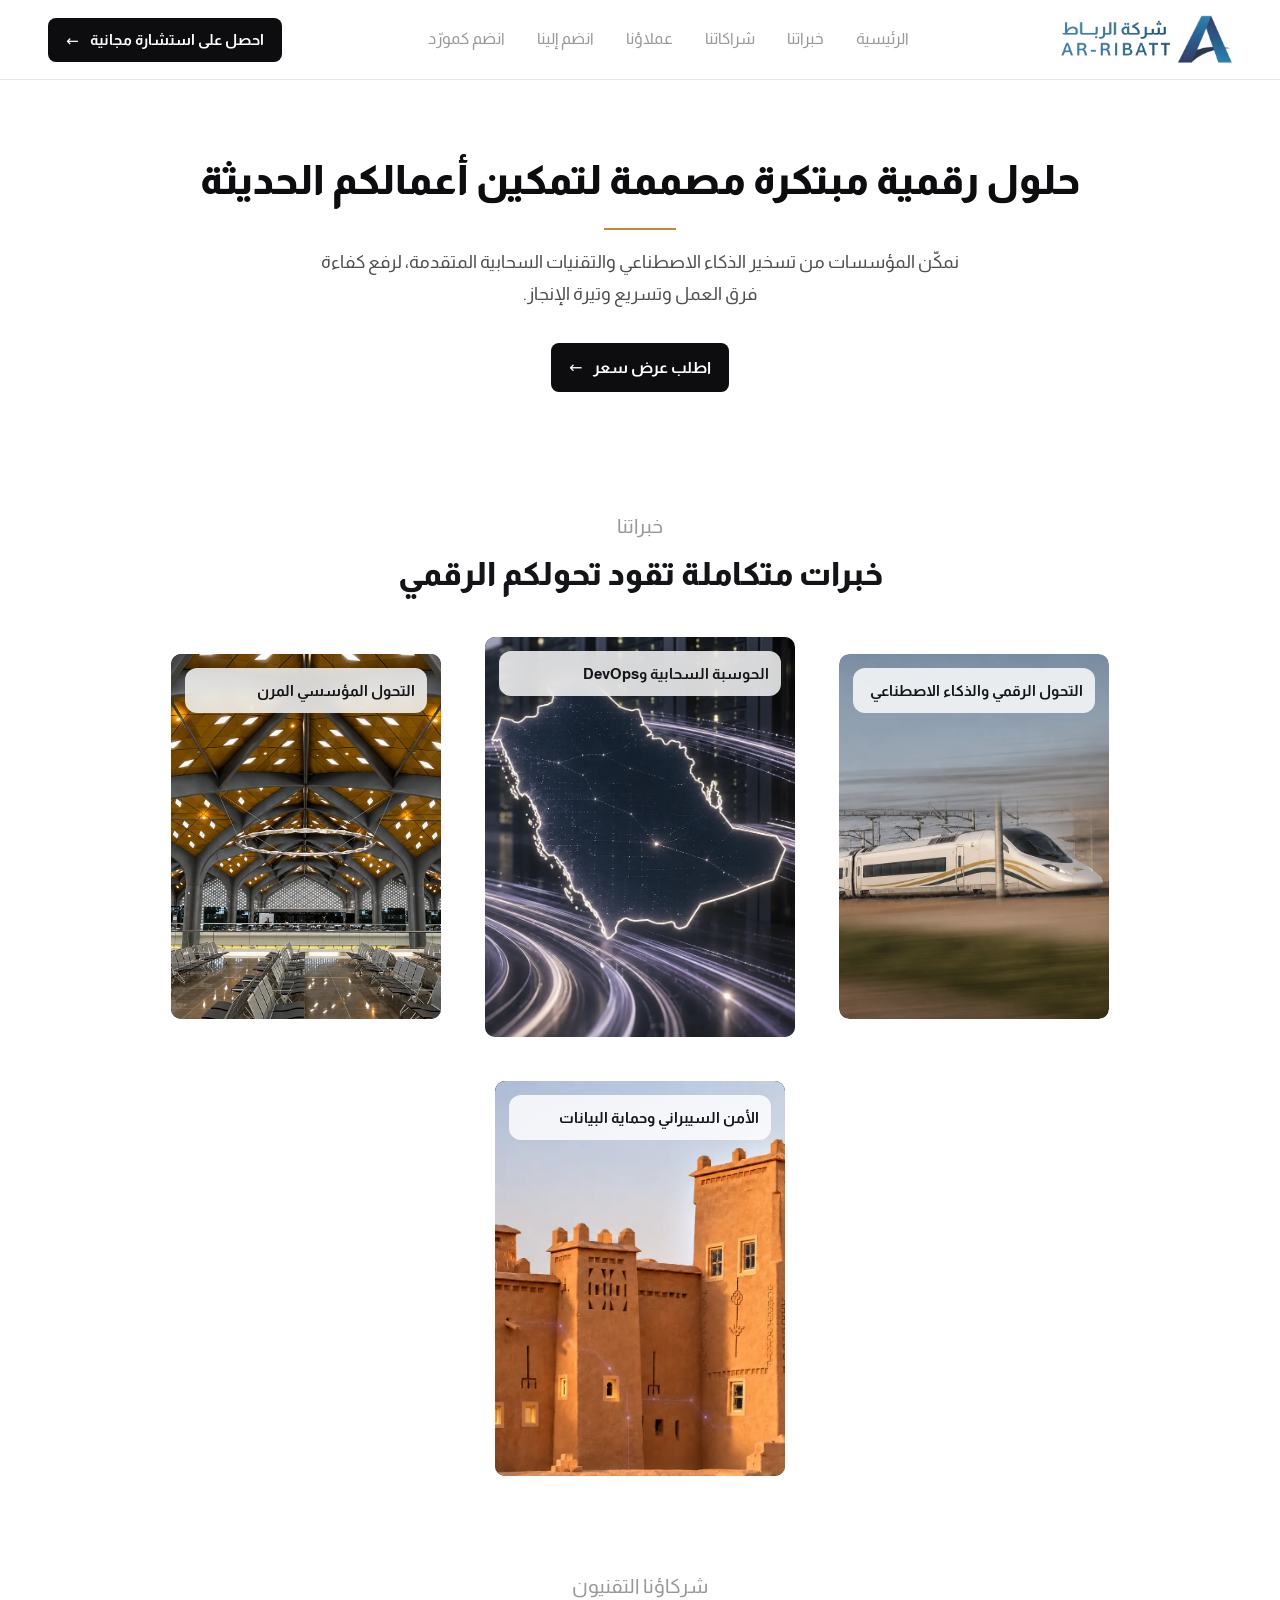
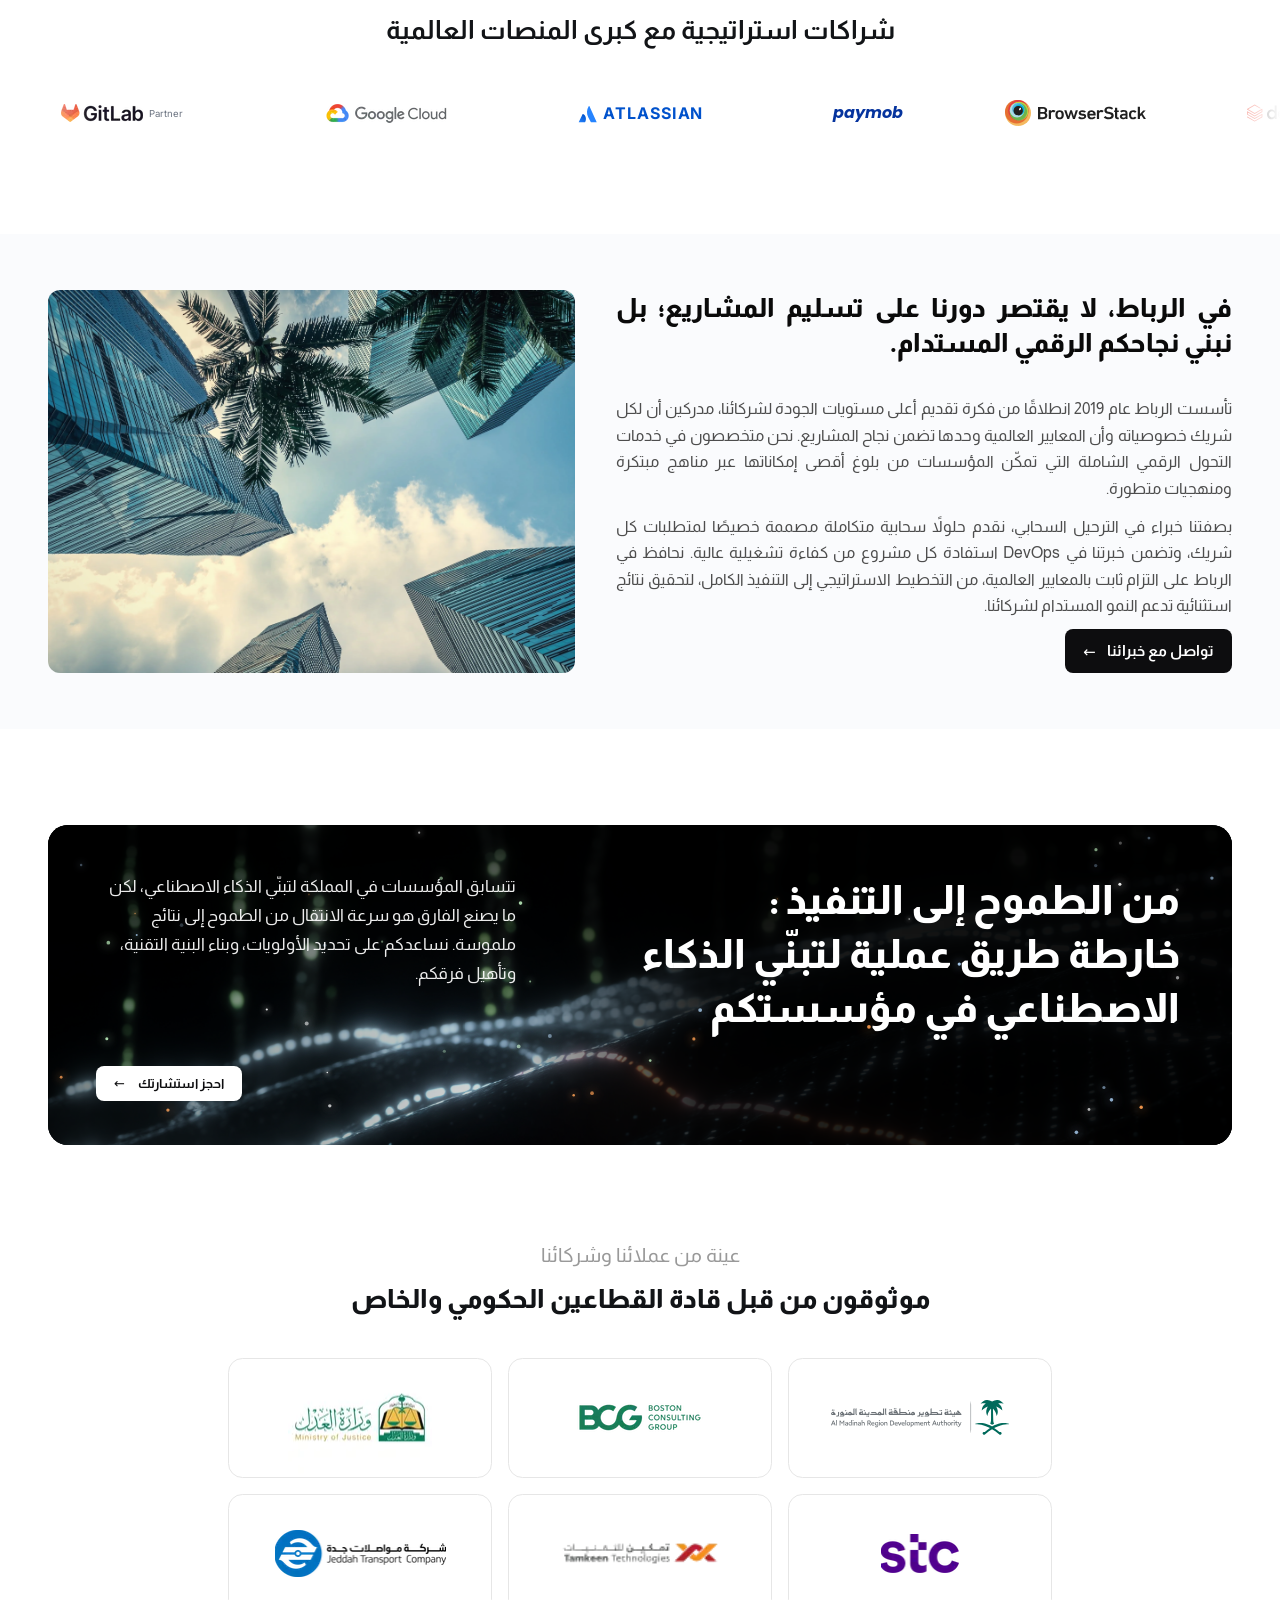
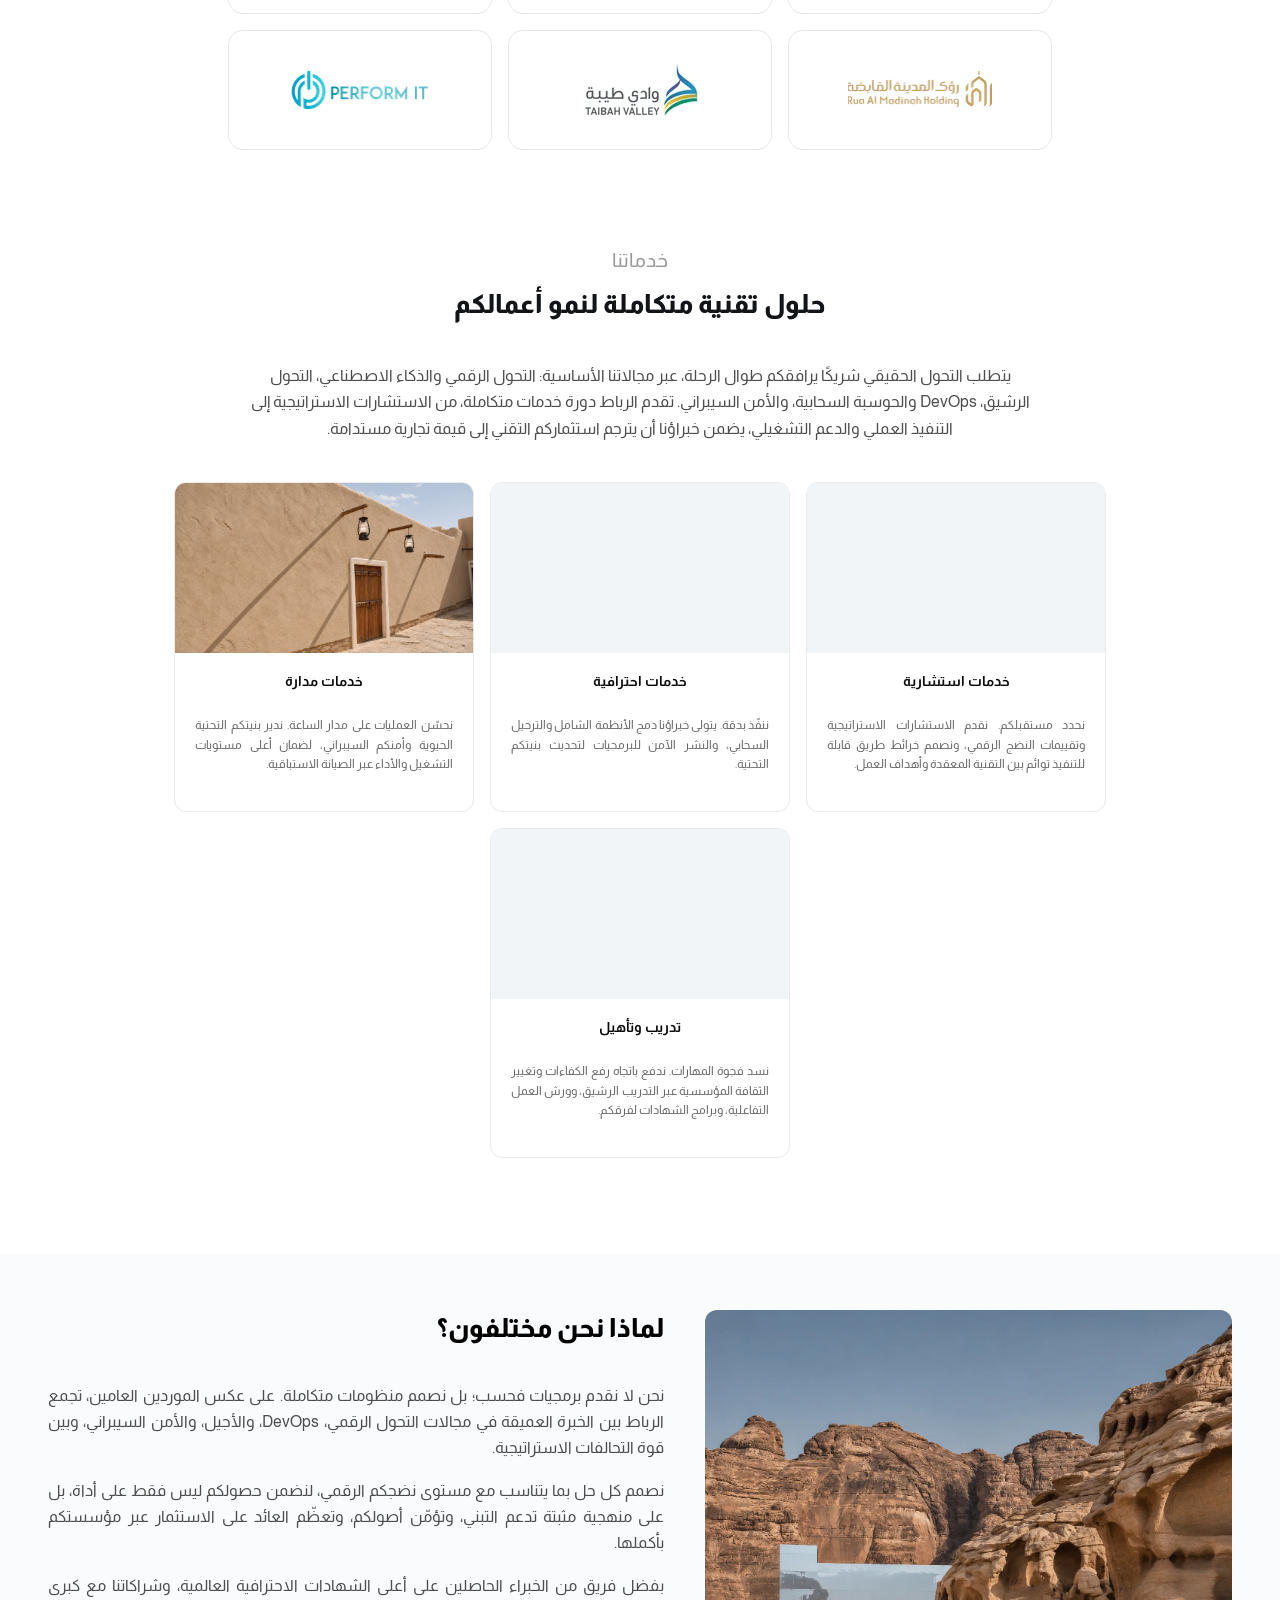
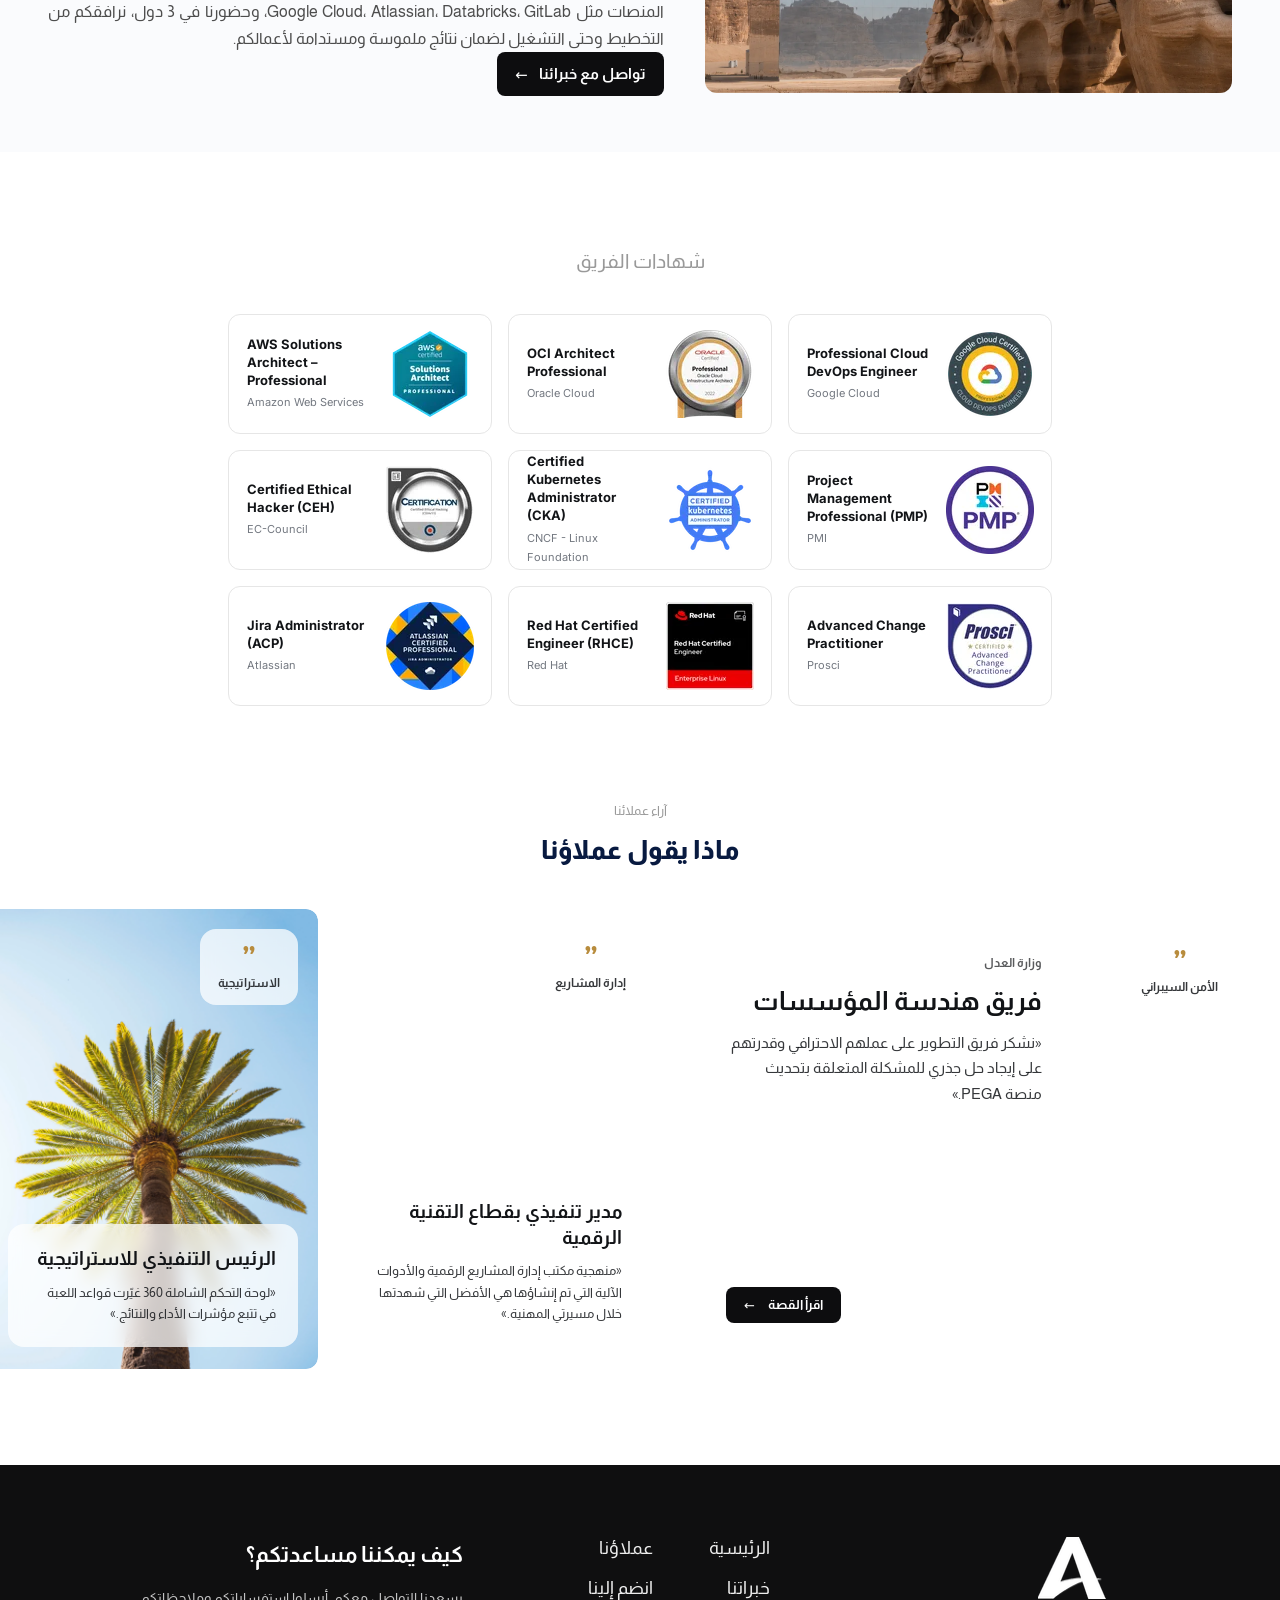
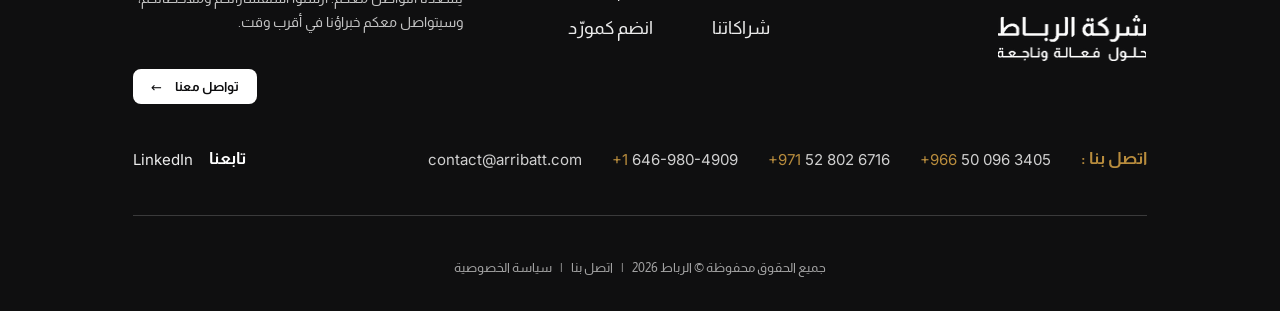
==== commit ba53880c: "Size service cards to the Figma 300x330 frame with 20px bottom padding. Co-authored-by: Cursor <curs" ====
--- a/index.html
+++ b/index.html
@@ -3,7 +3,7 @@
       function gtag(){dataLayer.push(arguments);}
       gtag('js', new Date());
       gtag('config', 'G-THDGBT9R9G');
-    </script><link rel="stylesheet" href="/_astro/almarai-latin-700-normal.YJcHzL-k.css"></head><body class="min-h-dvh bg-white font-sans text-body antialiased"><a href="#main" class="sr-only focus:not-sr-only focus:absolute focus:start-4 focus:top-4 focus:z-[100] focus:rounded-btn focus:bg-ink focus:px-4 focus:py-2 focus:text-white">تخطي إلى المحتوى</a><header class="relative sticky top-0 z-50 h-20 border-b border-line bg-white"><div class="ms-auto me-auto w-full max-w-page ps-4 pe-4 md:ps-6 md:pe-6 xl:ps-12 xl:pe-12 h-full"><div class="flex h-full items-center justify-between"><a href="/" aria-label="شركة الرباط - AR-RIBATT" class="relative z-10 shrink-0 rounded-btn focus-visible:outline-2 focus-visible:outline-offset-2 focus-visible:outline-ink"><img src="/_astro/logo.D2VFjR-r_1rYaQx.webp" alt="شركة الرباط - AR-RIBATT" loading="eager" fetchpriority="high" decoding="async" width="1003" height="284" class="h-[50px] w-auto object-contain"></a><nav class="hidden lg:block" aria-label="القائمة الرئيسية"><ul class="flex items-center gap-8"><li><a href="#home" class="nav-link rounded-btn focus-visible:outline-2 focus-visible:outline-offset-4 focus-visible:outline-ink">الرئيسية</a></li><li><a href="#expertise" class="nav-link rounded-btn focus-visible:outline-2 focus-visible:outline-offset-4 focus-visible:outline-ink">خبراتنا</a></li><li><a href="#partners" class="nav-link rounded-btn focus-visible:outline-2 focus-visible:outline-offset-4 focus-visible:outline-ink">شراكاتنا</a></li><li><a href="#clients" class="nav-link rounded-btn focus-visible:outline-2 focus-visible:outline-offset-4 focus-visible:outline-ink">عملاؤنا</a></li><li><a href="https://qr.arribatt.sa/?id=form-1" class="nav-link rounded-btn focus-visible:outline-2 focus-visible:outline-offset-4 focus-visible:outline-ink" target="_blank" rel="noopener noreferrer">انضم إلينا</a></li><li><a href="https://qr.arribatt.sa/?id=form-3" class="nav-link rounded-btn focus-visible:outline-2 focus-visible:outline-offset-4 focus-visible:outline-ink" target="_blank" rel="noopener noreferrer">انضم كمورّد</a></li></ul></nav><div class="hidden lg:block"><a href="https://calendly.com/m-alzouaghi-arribatt/meet-with-arribatt" class="btn-ink btn-ink--dark btn-ink--lg focus-visible:outline-2 focus-visible:outline-offset-2 focus-visible:outline-gold" target="_blank" rel="noopener noreferrer"><span class="btn-ink__arrow btn-ink__arrow--out" aria-hidden="true"></span><span class="btn-ink__label">احصل على استشارة مجانية</span><span class="btn-ink__arrow btn-ink__arrow--in" aria-hidden="true"></span></a></div><details class="group lg:hidden"><summary class="flex size-11 cursor-pointer list-none items-center justify-center rounded-btn text-ink hover:bg-surface focus-visible:outline-2 focus-visible:outline-offset-2 focus-visible:outline-ink [&amp;::-webkit-details-marker]:hidden" aria-label="القائمة"><svg class="size-6 group-open:hidden" viewBox="0 0 24 24" fill="none" stroke="currentColor" stroke-width="2" stroke-linecap="round" aria-hidden="true"><path d="M4 7h16M4 12h16M4 17h16"></path></svg><svg class="hidden size-6 group-open:block" viewBox="0 0 24 24" fill="none" stroke="currentColor" stroke-width="2" stroke-linecap="round" aria-hidden="true"><path d="M6 6l12 12M18 6L6 18"></path></svg></summary><div class="absolute start-0 end-0 top-full w-full border-b border-line bg-white"><div class="ms-auto me-auto w-full max-w-page ps-4 pe-4 md:ps-6 md:pe-6 xl:ps-12 xl:pe-12"><nav class="flex flex-col gap-2 py-4" aria-label="القائمة الرئيسية"><ul class="flex flex-col"><li><a href="#home" class="block py-3 text-start font-normal text-ink no-underline transition-colors hover:text-gold focus-visible:outline-2 focus-visible:outline-offset-2 focus-visible:outline-ink">الرئيسية</a></li><li><a href="#expertise" class="block py-3 text-start font-normal text-ink no-underline transition-colors hover:text-gold focus-visible:outline-2 focus-visible:outline-offset-2 focus-visible:outline-ink">خبراتنا</a></li><li><a href="#partners" class="block py-3 text-start font-normal text-ink no-underline transition-colors hover:text-gold focus-visible:outline-2 focus-visible:outline-offset-2 focus-visible:outline-ink">شراكاتنا</a></li><li><a href="#clients" class="block py-3 text-start font-normal text-ink no-underline transition-colors hover:text-gold focus-visible:outline-2 focus-visible:outline-offset-2 focus-visible:outline-ink">عملاؤنا</a></li><li><a href="https://qr.arribatt.sa/?id=form-1" class="block py-3 text-start font-normal text-ink no-underline transition-colors hover:text-gold focus-visible:outline-2 focus-visible:outline-offset-2 focus-visible:outline-ink" target="_blank" rel="noopener noreferrer">انضم إلينا</a></li><li><a href="https://qr.arribatt.sa/?id=form-3" class="block py-3 text-start font-normal text-ink no-underline transition-colors hover:text-gold focus-visible:outline-2 focus-visible:outline-offset-2 focus-visible:outline-ink" target="_blank" rel="noopener noreferrer">انضم كمورّد</a></li></ul><a href="https://calendly.com/m-alzouaghi-arribatt/meet-with-arribatt" class="btn-ink btn-ink--dark btn-ink--lg focus-visible:outline-2 focus-visible:outline-offset-2 focus-visible:outline-gold w-full whitespace-nowrap" target="_blank" rel="noopener noreferrer"><span class="btn-ink__arrow btn-ink__arrow--out" aria-hidden="true"></span><span class="btn-ink__label">احصل على استشارة مجانية</span><span class="btn-ink__arrow btn-ink__arrow--in" aria-hidden="true"></span></a></nav></div></div></details></div></div></header><main id="main" tabindex="-1" data-locale="ar"><section id="home" class="relative isolate overflow-hidden scroll-mt-24 bg-white py-16 xl:py-[72px]"><div class="pointer-events-none absolute inset-0 opacity-35" aria-hidden="true"><img src="/_astro/hero-lines.3NPXnAbR_jAh8v.svg" alt loading="eager" decoding="async" width="1280" height="251" class="absolute inset-0 h-full w-full object-cover"><img src="/_astro/hero-dots.DGAd6fWE_ZMkqzb.svg" alt loading="eager" decoding="async" width="1286" height="254" class="absolute inset-0 h-full w-full object-cover"></div><div class="ms-auto me-auto w-full max-w-page ps-4 pe-4 md:ps-6 md:pe-6 xl:ps-12 xl:pe-12 relative"><div class="flex flex-col items-center text-center"><h1 class="hero-enter hero-enter--1 max-w-[920px] text-[clamp(1.75rem,2vw+1rem,40px)] font-extrabold leading-[1.4] text-ink">حلول رقمية مبتكرة مصممة لتمكين أعمالكم الحديثة</h1><span class="hero-rule" aria-hidden="true"></span><p class="hero-enter hero-enter--2 mt-4 max-w-[640px] text-lg leading-[1.8] text-body">نمكّن المؤسسات من تسخير الذكاء الاصطناعي والتقنيات السحابية المتقدمة، لرفع كفاءة فرق العمل وتسريع وتيرة الإنجاز.</p><div class="hero-enter hero-enter--3 mt-8"><a href="https://qr.arribatt.sa/?id=form-2" class="btn-ink btn-ink--dark btn-ink--xl focus-visible:outline-2 focus-visible:outline-offset-2 focus-visible:outline-gold" target="_blank" rel="noopener noreferrer"><span class="btn-ink__arrow btn-ink__arrow--out" aria-hidden="true"></span><span class="btn-ink__label">اطلب عرض سعر</span><span class="btn-ink__arrow btn-ink__arrow--in" aria-hidden="true"></span></a></div></div></div></section><section id="expertise" class="scroll-mt-24 bg-white py-12"><div class="ms-auto me-auto w-full max-w-page ps-4 pe-4 md:ps-6 md:pe-6 xl:ps-12 xl:pe-12 flex flex-col items-center gap-10"><div class="flex flex-col items-center gap-3 text-center"><p class="text-xl font-normal text-muted">خبراتنا</p><h2 class="leading-[1.4] font-extrabold text-[32px] text-heading">خبرات متكاملة تقود تحولكم الرقمي</h2></div><ul class="flex w-full snap-x snap-mandatory items-center gap-4 overflow-x-auto [scrollbar-width:none] [-ms-overflow-style:none] [&amp;::-webkit-scrollbar]:hidden xl:flex-wrap xl:justify-center xl:gap-11 xl:overflow-visible"><li class="x-card w-[75%] shrink-0 snap-start xl:w-[var(--w)] xl:shrink-0" style="--w:270px;--h:365px;background-image:none"><div class="x-card__media"><img src="/_astro/digital-ai.BuF8sNp3_1Nud4Y.webp" alt="التحول الرقمي والذكاء الاصطناعي" style="height:100%;left:-103.23%;top:-0.11%;width:232.28%" loading="lazy" decoding="async" width="1655" height="950" class="max-w-none xl:absolute"></div><div class="x-card__panel"><div class="x-card__content"><h3 class="x-card__title">التحول الرقمي والذكاء الاصطناعي</h3><p class="x-card__text">نسخّر الذكاء الاصطناعي والتحول الرقمي لتمكين مؤسستكم من الابتكار وتسريع النمو.</p></div><div class="x-card__cta"><a href="https://calendly.com/m-alzouaghi-arribatt/meet-with-arribatt" class="btn-ink btn-ink--dark btn-ink--sm focus-visible:outline-2 focus-visible:outline-offset-2 focus-visible:outline-gold" target="_blank" rel="noopener noreferrer"><span class="btn-ink__arrow btn-ink__arrow--out" aria-hidden="true"></span><span class="btn-ink__label">اكتشف المزيد</span><span class="btn-ink__arrow btn-ink__arrow--in" aria-hidden="true"></span></a></div></div></li><li class="x-card w-[75%] shrink-0 snap-start xl:w-[var(--w)] xl:shrink-0" style="--w:310px;--h:400px;background-image:linear-gradient(135.94deg, rgb(18, 46, 92) 0%, rgb(36, 97, 158) 71.429%)"><div class="x-card__media"><img src="/_astro/cloud-devops.ePCq-_FP_VWO2.webp" alt="الحوسبة السحابية وDevOps" style="height:101.21%;left:-118.83%;top:0.05%;width:234.92%" loading="lazy" decoding="async" width="1672" height="941" class="max-w-none xl:absolute"></div><div class="x-card__panel"><div class="x-card__content"><h3 class="x-card__title">الحوسبة السحابية وDevOps</h3><p class="x-card__text">ترحيل سحابي سلس وأتمتة DevOps لتشغيل أسرع وأكثر موثوقية لبنيتكم التحتية.</p></div><div class="x-card__cta"><a href="https://calendly.com/m-alzouaghi-arribatt/meet-with-arribatt" class="btn-ink btn-ink--dark btn-ink--sm focus-visible:outline-2 focus-visible:outline-offset-2 focus-visible:outline-gold" target="_blank" rel="noopener noreferrer"><span class="btn-ink__arrow btn-ink__arrow--out" aria-hidden="true"></span><span class="btn-ink__label">اكتشف المزيد</span><span class="btn-ink__arrow btn-ink__arrow--in" aria-hidden="true"></span></a></div></div></li><li class="x-card w-[75%] shrink-0 snap-start xl:w-[var(--w)] xl:shrink-0" style="--w:270px;--h:365px;background-image:linear-gradient(134.6deg, rgb(10, 26, 61) 0%, rgb(20, 61, 117) 71.429%)"><div class="x-card__media"><img src="/_astro/agile.X4Pp-ks4_Z1QyyD6.webp" alt="التحول المؤسسي المرن" style="inset:0;width:100%;height:100%;object-fit:cover" loading="lazy" decoding="async" width="1464" height="1074" class="max-w-none xl:absolute"></div><div class="x-card__panel"><div class="x-card__content"><h3 class="x-card__title">التحول المؤسسي المرن</h3><p class="x-card__text">نرسّخ ثقافة العمل المرن (Agile &amp; Scrum) لتسريع التسليم ورفع كفاءة فرق العمل في مؤسستكم.</p></div><div class="x-card__cta"><a href="https://calendly.com/m-alzouaghi-arribatt/meet-with-arribatt" class="btn-ink btn-ink--dark btn-ink--sm focus-visible:outline-2 focus-visible:outline-offset-2 focus-visible:outline-gold" target="_blank" rel="noopener noreferrer"><span class="btn-ink__arrow btn-ink__arrow--out" aria-hidden="true"></span><span class="btn-ink__label">اكتشف المزيد</span><span class="btn-ink__arrow btn-ink__arrow--in" aria-hidden="true"></span></a></div></div></li><li class="x-card w-[75%] shrink-0 snap-start xl:w-[var(--w)] xl:shrink-0" style="--w:290px;--h:395px;background-image:linear-gradient(134.39deg, rgb(13, 31, 71) 0%, rgb(26, 71, 128) 71.429%)"><div class="x-card__media"><img src="/_astro/cybersecurity.xZYOoj6X_ZU1NrU.webp" alt="الأمن السيبراني وحماية البيانات" style="height:100%;left:-3.16%;top:0.1%;width:242.02%" loading="lazy" decoding="async" width="1672" height="941" class="max-w-none xl:absolute"></div><div class="x-card__panel"><div class="x-card__content"><h3 class="x-card__title">الأمن السيبراني وحماية البيانات</h3><p class="x-card__text">حماية متكاملة لبياناتكم وأنظمتكم عبر حلول أمن سيبراني استباقية ومراقبة مستمرة على مدار الساعة.</p></div><div class="x-card__cta"><a href="https://calendly.com/m-alzouaghi-arribatt/meet-with-arribatt" class="btn-ink btn-ink--dark btn-ink--sm focus-visible:outline-2 focus-visible:outline-offset-2 focus-visible:outline-gold" target="_blank" rel="noopener noreferrer"><span class="btn-ink__arrow btn-ink__arrow--out" aria-hidden="true"></span><span class="btn-ink__label">اكتشف المزيد</span><span class="btn-ink__arrow btn-ink__arrow--in" aria-hidden="true"></span></a></div></div></li></ul></div></section><section id="partners" class="scroll-mt-24 bg-white py-12 pb-24"><div class="ms-auto me-auto w-full max-w-page ps-4 pe-4 md:ps-6 md:pe-6 xl:ps-12 xl:pe-12 mb-10 flex flex-col items-center"><div class="flex flex-col items-center gap-3 text-center gap-3"><p class="text-xl font-normal text-muted">شركاؤنا التقنيون</p><h2 class="leading-[1.4] font-bold text-[26px] text-heading">شراكات استراتيجية مع كبرى المنصات العالمية</h2></div></div><div class="marquee relative mx-auto h-[50px] w-full max-w-page overflow-hidden px-4 md:px-6 xl:px-12"><div class="pointer-events-none absolute inset-y-0 start-0 z-1 h-[50px] w-[90px] bg-linear-to-r from-white to-transparent" aria-hidden="true"></div><div class="pointer-events-none absolute inset-y-0 end-0 z-1 h-[50px] w-[90px] bg-linear-to-l from-white to-transparent" aria-hidden="true"></div><div class="marquee__track flex h-[50px] w-max items-center"><ul class="flex shrink-0 items-center gap-[130px] pe-[130px]"><li class="flex w-[148px] shrink-0 items-center justify-center gap-1.5"><img src="/_astro/gitlab.0oqT5avN_bjvwU.webp" alt="GitLab" loading="lazy" decoding="async" width="82" height="18" class="h-[18px] w-[82px] object-cover"><span class="font-latin text-[9.6px] text-[#6b7380]">Partner</span></li><li class="flex shrink-0 items-center justify-center"><img src="/_astro/google-cloud.CJPN-X8w_Z16N8yL.webp" alt="Google Cloud" loading="lazy" decoding="async" width="122" height="19" class="h-[19px] w-[122px] object-cover"></li><li class="flex shrink-0 items-center justify-center gap-1.5 font-latin text-base font-bold tracking-[0.96px] text-[#0052cc]"><img src="/_astro/atlassian-mark.9yQa8FIi_5OESP.svg" alt loading="lazy" decoding="async" width="19" height="19" class="size-[18.8px]"><span>ATLASSIAN</span></li><li class="flex shrink-0 items-center justify-center font-paymob text-base font-bold italic text-[#05339e]">paymob</li><li class="flex shrink-0 items-center justify-center"><span class="relative block h-[41.6px] w-[83.2px]"><img src="/_astro/browserstack.Ki-fsA3B_2p1H18.svg" alt="BrowserStack" loading="lazy" decoding="async" width="141" height="26" class="absolute top-[18.75%] start-[-34.74%] max-w-none"></span></li><li class="flex shrink-0 items-center justify-center"><img src="/_astro/databricks.DVVjJMdG_Z1Q6LdH.svg" alt="Databricks" loading="lazy" decoding="async" width="106" height="18" class="h-[17.6px] w-[105.6px]"></li></ul><ul class="flex shrink-0 items-center gap-[130px] pe-[130px]" aria-hidden="true"><li class="flex w-[148px] shrink-0 items-center justify-center gap-1.5"><img src="/_astro/gitlab.0oqT5avN_bjvwU.webp" alt="GitLab" loading="lazy" decoding="async" width="82" height="18" class="h-[18px] w-[82px] object-cover"><span class="font-latin text-[9.6px] text-[#6b7380]">Partner</span></li><li class="flex shrink-0 items-center justify-center"><img src="/_astro/google-cloud.CJPN-X8w_Z16N8yL.webp" alt="Google Cloud" loading="lazy" decoding="async" width="122" height="19" class="h-[19px] w-[122px] object-cover"></li><li class="flex shrink-0 items-center justify-center gap-1.5 font-latin text-base font-bold tracking-[0.96px] text-[#0052cc]"><img src="/_astro/atlassian-mark.9yQa8FIi_5OESP.svg" alt loading="lazy" decoding="async" width="19" height="19" class="size-[18.8px]"><span>ATLASSIAN</span></li><li class="flex shrink-0 items-center justify-center font-paymob text-base font-bold italic text-[#05339e]">paymob</li><li class="flex shrink-0 items-center justify-center"><span class="relative block h-[41.6px] w-[83.2px]"><img src="/_astro/browserstack-2.C2VnJYYT_2p1H18.svg" alt loading="lazy" decoding="async" width="141" height="26" class="absolute top-[18.75%] start-[-34.74%] max-w-none"></span></li><li class="flex shrink-0 items-center justify-center"><img src="/_astro/databricks.DVVjJMdG_Z1Q6LdH.svg" alt="Databricks" loading="lazy" decoding="async" width="106" height="18" class="h-[17.6px] w-[105.6px]"></li></ul></div></div></section><section id="about" class="split scroll-mt-24 bg-surface py-14 split--about"><div class="ms-auto me-auto w-full max-w-page ps-4 pe-4 md:ps-6 md:pe-6 xl:ps-12 xl:pe-12"><div class="flex flex-col items-start gap-10 xl:flex-row xl:gap-[41px]"><div class="flex min-h-0 min-w-0 flex-1 flex-col items-start xl:min-h-[383px] xl:flex-[1_1_706px]"><h2 class="w-full font-extrabold mb-9 text-[26px] leading-[1.35] text-title text-justify">في الرباط، لا يقتصر دورنا على تسليم المشاريع؛ بل نبني نجاحكم الرقمي المستدام.</h2><div class="flex w-full flex-col max-w-[660px] gap-3"><p class="text-justify text-base leading-[1.65] text-body">تأسست الرباط عام 2019 انطلاقًا من فكرة تقديم أعلى مستويات الجودة لشركائنا، مدركين أن لكل شريك خصوصياته وأن المعايير العالمية وحدها تضمن نجاح المشاريع. نحن متخصصون في خدمات التحول الرقمي الشاملة التي تمكّن المؤسسات من بلوغ أقصى إمكاناتها عبر مناهج مبتكرة ومنهجيات متطورة.</p><p class="text-justify text-base leading-[1.65] text-body">بصفتنا خبراء في الترحيل السحابي، نقدم حلولاً سحابية متكاملة مصممة خصيصًا لمتطلبات كل شريك، وتضمن خبرتنا في DevOps استفادة كل مشروع من كفاءة تشغيلية عالية. نحافظ في الرباط على التزام ثابت بالمعايير العالمية، من التخطيط الاستراتيجي إلى التنفيذ الكامل، لتحقيق نتائج استثنائية تدعم النمو المستدام لشركائنا.</p></div><a href="https://calendly.com/m-alzouaghi-arribatt/meet-with-arribatt" class="btn-ink btn-ink--dark btn-ink--lg focus-visible:outline-2 focus-visible:outline-offset-2 focus-visible:outline-gold mt-4 xl:mt-auto" target="_blank" rel="noopener noreferrer"><span class="btn-ink__arrow btn-ink__arrow--out" aria-hidden="true"></span><span class="btn-ink__label">تواصل مع خبرائنا</span><span class="btn-ink__arrow btn-ink__arrow--in" aria-hidden="true"></span></a></div><div class="split-photo h-auto w-full max-w-[527px] shrink-0 overflow-hidden rounded-card xl:h-[383px] xl:w-[527px] xl:flex-[0_0_527px]"><img src="/_astro/about.DB5jnd_7_1qwkGR.webp" alt="واجهة معمارية حديثة" loading="lazy" sizes="527px" decoding="async" width="2576" height="1720" class="aspect-[527/383] h-full w-full object-cover xl:aspect-auto"></div></div></div></section><section class="bg-white pb-0 pt-14 xl:pt-24"><div class="ms-auto me-auto w-full max-w-page ps-4 pe-4 md:ps-6 md:pe-6 xl:ps-12 xl:pe-12"><div class="banner relative flex min-h-[320px] flex-col items-start gap-6 overflow-hidden rounded-[20px] bg-black px-6 pb-24 pt-8 xl:flex-row xl:gap-16 xl:ps-[52px] xl:pe-12 xl:pb-11 xl:pt-12"><div class="banner__bg pointer-events-none absolute inset-0" aria-hidden="true" dir="ltr"><div class="banner__bg-zoom"><img src="/_astro/banner-bg.DKNZC5jt.png" alt="" width="4096" height="2280" class="banner__bg-image" loading="lazy" decoding="async"></div><div class="banner__overlay absolute inset-0 bg-[linear-gradient(180deg,rgba(0,0,0,0.7)_0%,rgba(0,0,0,0)_60%),linear-gradient(90deg,rgba(0,0,0,0.95)_0%,rgba(0,0,0,0.85)_45%,rgba(0,0,0,0.15)_62%,rgba(0,0,0,0.5)_100%)] ltr:scale-x-[-1]"></div><div class="banner__particles"><div class="banner__particles-track"><img src="/_astro/banner-particles.DuXMQttF.svg" alt="" width="1274" height="339"><img src="/_astro/banner-particles.DuXMQttF.svg" alt="" width="1274" height="339"></div></div></div><h2 class="relative w-full shrink-0 text-[clamp(1.5rem,2vw+1rem,40px)] font-extrabold leading-[1.35] text-white xl:w-[600px] xl:flex-[0_0_600px]">من الطموح إلى التنفيذ :<br>خارطة طريق عملية لتبنّي الذكاء الاصطناعي في مؤسستكم</h2><p class="relative min-w-0 flex-1 text-[17px] leading-[1.7] text-white/92">تتسابق المؤسسات في المملكة لتبنّي الذكاء الاصطناعي، لكن ما يصنع الفارق هو سرعة الانتقال من الطموح إلى نتائج ملموسة. نساعدكم على تحديد الأولويات، وبناء البنية التقنية، وتأهيل فرقكم.</p><a href="https://calendly.com/m-alzouaghi-arribatt/meet-with-arribatt" class="btn-ink btn-ink--light btn-ink--sm focus-visible:outline-2 focus-visible:outline-offset-2 focus-visible:outline-white absolute end-6 bottom-8 xl:end-12 xl:bottom-11" target="_blank" rel="noopener noreferrer"><span class="btn-ink__arrow btn-ink__arrow--out" aria-hidden="true"></span><span class="btn-ink__label">احجز استشارتك</span><span class="btn-ink__arrow btn-ink__arrow--in" aria-hidden="true"></span></a></div></div></section><script type="module">function e(e){return e.getAnimations().find(e=>e instanceof CSSAnimation&&e.animationName===`banner-snow`)}function t(){window.matchMedia(`(prefers-reduced-motion: reduce)`).matches||document.querySelectorAll(`.banner`).forEach(t=>{if(!(t instanceof HTMLElement)||t.dataset.snowBound===`1`)return;t.dataset.snowBound=`1`;let n=t.querySelector(`.banner__particles-track`);if(!n)return;let r=!1,i=t=>{let i=e(n);if(!i)return;let a=Number(i.effect?.getComputedTiming().duration)||42e3,o=Number(i.currentTime??0);if(t<0&&o<=0&&(i.currentTime=a),i.playbackRate=t,t<0&&!r){r=!0;let t=()=>{let i=e(n);if(!i||i.playbackRate>=0){r=!1;return}let a=Number(i.effect?.getComputedTiming().duration)||42e3;Number(i.currentTime??0)<=16&&(i.currentTime=a),requestAnimationFrame(t)};requestAnimationFrame(t)}};t.addEventListener(`mouseenter`,()=>i(-1)),t.addEventListener(`mouseleave`,()=>i(1)),t.addEventListener(`focusin`,()=>i(-1)),t.addEventListener(`focusout`,e=>{let n=e.relatedTarget;n instanceof Node&&t.contains(n)||i(1)})})}t();</script><section id="clients" class="scroll-mt-24 bg-white pb-12 pt-16 xl:pt-24"><div class="ms-auto me-auto w-full max-w-page ps-4 pe-4 md:ps-6 md:pe-6 xl:ps-12 xl:pe-12 flex flex-col items-center gap-10"><div class="flex flex-col items-center gap-3 text-center"><p class="text-xl font-normal text-muted">عينة من عملائنا وشركائنا</p><h2 class="leading-[1.4] font-extrabold text-[26px] text-heading">موثوقون من قبل قادة القطاعين الحكومي والخاص</h2></div><ul class="grid w-full grid-cols-2 gap-4 md:grid-cols-3 xl:w-auto xl:grid-cols-[repeat(3,264px)]"><li><div class="overflow-hidden bg-white logo-cell flex h-[120px] items-center justify-center overflow-hidden rounded-[14.4px] px-[28.8px] py-6"><img src="/_astro/mda.Br_hAPNj_1912sA.svg" alt="هيئة تطوير منطقة المدينة المنورة" style="width:179.991px;height:34.809px" loading="lazy" sizes="180px" decoding="async" width="180" height="35" class="shrink-0 max-w-none object-contain"></div></li><li><div class="overflow-hidden bg-white logo-cell flex h-[120px] items-center justify-center overflow-hidden rounded-[14.4px] px-[28.8px] py-6"><img src="/_astro/bgc.KmzEojk0_Z2jtO4B.webp" alt="Boston Consulting Group" style="width:126.701px;height:71.269px" loading="lazy" sizes="127px" decoding="async" width="127" height="71" class="shrink-0 max-w-none object-contain"></div></li><li><div class="overflow-hidden bg-white logo-cell flex h-[120px] items-center justify-center overflow-hidden rounded-[14.4px] px-[28.8px] py-6"><img src="/_astro/moj.CkbzOV9D_4wqMs.webp" alt="وزارة العدل" style="width:143.52px;height:143.52px" loading="lazy" sizes="144px" decoding="async" width="144" height="144" class="shrink-0 max-w-none object-cover"></div></li><li><div class="overflow-hidden bg-white logo-cell flex h-[120px] items-center justify-center overflow-hidden rounded-[14.4px] px-[28.8px] py-6"><img src="/_astro/stc.CBinUUbg_ZCFYWM.webp" alt="stc" style="width:77.376px;height:38.688px" loading="lazy" sizes="77px" decoding="async" width="77" height="39" class="shrink-0 max-w-none object-cover"></div></li><li><div class="overflow-hidden bg-white logo-cell flex h-[120px] items-center justify-center overflow-hidden rounded-[14.4px] px-[28.8px] py-6"><img src="/_astro/tamkeen.s6UEfKw6_1kH7pG.webp" alt="تمكين للتقنيات" style="width:180px;height:31.82px" loading="lazy" sizes="180px" decoding="async" width="180" height="32" class="shrink-0 max-w-none object-contain"></div></li><li><div class="overflow-hidden bg-white logo-cell flex h-[120px] items-center justify-center overflow-hidden rounded-[14.4px] px-[28.8px] py-6"><img src="/_astro/jtc.CRgW4-S0_ZOxtIs.webp" alt="شركة مواصلات جدة" style="width:171px;height:47.298px" loading="lazy" sizes="171px" decoding="async" width="171" height="47" class="shrink-0 max-w-none object-cover"></div></li><li><div class="overflow-hidden bg-white logo-cell flex h-[120px] items-center justify-center overflow-hidden rounded-[14.4px] px-[28.8px] py-6"><img src="/_astro/rua-almadinah.nawJWCRb_ZdI0QD.webp" alt="رؤى المدينة القابضة" style="width:144.768px;height:75.469px" loading="lazy" sizes="145px" decoding="async" width="145" height="75" class="shrink-0 max-w-none object-cover"></div></li><li><div class="overflow-hidden bg-white logo-cell flex h-[120px] items-center justify-center overflow-hidden rounded-[14.4px] px-[28.8px] py-6"><img src="/_astro/taibah-valley.BYlgP8Xm_IsHCW.webp" alt="وادي طيبة" style="width:116.07px;height:53.04px" loading="lazy" sizes="116px" decoding="async" width="116" height="53" class="shrink-0 max-w-none object-cover"></div></li><li><div class="overflow-hidden bg-white logo-cell flex h-[120px] items-center justify-center overflow-hidden rounded-[14.4px] px-[28.8px] py-6"><img src="/_astro/perform-it.D4o0i29M_Z1BwQuN.webp" alt="Perform IT" style="width:137.28px;height:68.64px" loading="lazy" sizes="137px" decoding="async" width="137" height="69" class="shrink-0 max-w-none object-cover"></div></li></ul></div></section><section id="services" class="scroll-mt-24 bg-white pb-16 pt-12 xl:pb-24"><div class="ms-auto me-auto w-full max-w-page ps-4 pe-4 md:ps-6 md:pe-6 xl:ps-12 xl:pe-12 flex flex-col items-center gap-10"><div class="flex flex-col items-center gap-3 text-center"><p class="text-xl font-normal text-muted">خدماتنا</p><h2 class="leading-[1.4] font-extrabold text-[26px] text-heading mb-[29px] text-black">حلول تقنية متكاملة لنمو أعمالكم</h2><p class="max-w-[792px] text-base leading-[1.65] text-body ms-auto me-auto text-[#595959]">يتطلب التحول الحقيقي شريكًا يرافقكم طوال الرحلة، عبر مجالاتنا الأساسية: التحول الرقمي والذكاء الاصطناعي، التحول الرشيق، DevOps والحوسبة السحابية، والأمن السيبراني. تقدم الرباط دورة خدمات متكاملة، من الاستشارات الاستراتيجية إلى التنفيذ العملي والدعم التشغيلي، يضمن خبراؤنا أن يترجم استثماركم التقني إلى قيمة تجارية مستدامة.</p></div><ul class="flex w-full snap-x snap-mandatory gap-4 overflow-x-auto [scrollbar-width:none] [-ms-overflow-style:none] [&amp;::-webkit-scrollbar]:hidden xl:flex-wrap xl:justify-center xl:overflow-visible"><li class="s-card w-[75%] shrink-0 snap-start xl:w-[300px]"><div class="s-card__photo"><img src="/_astro/consulting.DAp-a9V0_Z2dn7iq.webp" alt style="position:absolute;height:115.84%;left:-13.07%;top:-15.82%;width:126.15%;max-width:none" loading="lazy" decoding="async" width="4096" height="4096" class="h-full w-full object-cover"></div><div class="s-card__frost" aria-hidden="true"><img src="/_astro/consulting.DAp-a9V0_Z2dn7iq.webp" alt loading="lazy" decoding="async" width="4096" height="4096" class="h-full w-full object-cover"></div><div class="s-card__body"><h3 class="s-card__title">خدمات استشارية</h3><div class="s-card__text"><p>نحدد مستقبلكم. نقدم الاستشارات الاستراتيجية وتقييمات النضج الرقمي، ونصمم خرائط طريق قابلة للتنفيذ توائم بين التقنية المعقدة وأهداف العمل.</p></div></div><div class="s-card__cta"><a href="https://calendly.com/m-alzouaghi-arribatt/meet-with-arribatt" class="btn-ink btn-ink--dark btn-ink--sm focus-visible:outline-2 focus-visible:outline-offset-2 focus-visible:outline-gold" target="_blank" rel="noopener noreferrer"><span class="btn-ink__arrow btn-ink__arrow--out" aria-hidden="true"></span><span class="btn-ink__label">اكتشف المزيد</span><span class="btn-ink__arrow btn-ink__arrow--in" aria-hidden="true"></span></a></div></li><li class="s-card w-[75%] shrink-0 snap-start xl:w-[300px]"><div class="s-card__photo"><img src="/_astro/professional.Cj36oJdB_ZnlIlS.webp" alt style loading="lazy" decoding="async" width="4096" height="2731" class="h-full w-full object-cover"></div><div class="s-card__frost" aria-hidden="true"><img src="/_astro/professional.Cj36oJdB_ZnlIlS.webp" alt loading="lazy" decoding="async" width="4096" height="2731" class="h-full w-full object-cover"></div><div class="s-card__body"><h3 class="s-card__title">خدمات احترافية</h3><div class="s-card__text"><p>ننفّذ بدقة. يتولى خبراؤنا دمج الأنظمة الشامل والترحيل السحابي، والنشر الآمن للبرمجيات لتحديث بنيتكم التحتية.</p></div></div><div class="s-card__cta"><a href="https://calendly.com/m-alzouaghi-arribatt/meet-with-arribatt" class="btn-ink btn-ink--dark btn-ink--sm focus-visible:outline-2 focus-visible:outline-offset-2 focus-visible:outline-gold" target="_blank" rel="noopener noreferrer"><span class="btn-ink__arrow btn-ink__arrow--out" aria-hidden="true"></span><span class="btn-ink__label">اكتشف المزيد</span><span class="btn-ink__arrow btn-ink__arrow--in" aria-hidden="true"></span></a></div></li><li class="s-card w-[75%] shrink-0 snap-start xl:w-[300px]"><div class="s-card__photo"><img src="/_astro/managed.CXEbHseb_ZjBXuD.webp" alt style loading="lazy" decoding="async" width="1615" height="974" class="h-full w-full object-cover"></div><div class="s-card__frost" aria-hidden="true"><img src="/_astro/managed.CXEbHseb_ZjBXuD.webp" alt loading="lazy" decoding="async" width="1615" height="974" class="h-full w-full object-cover"></div><div class="s-card__body"><h3 class="s-card__title">خدمات مدارة</h3><div class="s-card__text"><p>نحسّن العمليات على مدار الساعة. ندير بنيتكم التحتية الحيوية وأمنكم السيبراني، لضمان أعلى مستويات التشغيل والأداء عبر الصيانة الاستباقية.</p></div></div><div class="s-card__cta"><a href="https://calendly.com/m-alzouaghi-arribatt/meet-with-arribatt" class="btn-ink btn-ink--dark btn-ink--sm focus-visible:outline-2 focus-visible:outline-offset-2 focus-visible:outline-gold" target="_blank" rel="noopener noreferrer"><span class="btn-ink__arrow btn-ink__arrow--out" aria-hidden="true"></span><span class="btn-ink__label">اكتشف المزيد</span><span class="btn-ink__arrow btn-ink__arrow--in" aria-hidden="true"></span></a></div></li><li class="s-card w-[75%] shrink-0 snap-start xl:w-[300px]"><div class="s-card__photo"><img src="/_astro/training.C7BGYRrm_oEnjw.webp" alt style loading="lazy" decoding="async" width="2880" height="3840" class="h-full w-full object-cover"></div><div class="s-card__frost" aria-hidden="true"><img src="/_astro/training.C7BGYRrm_oEnjw.webp" alt loading="lazy" decoding="async" width="2880" height="3840" class="h-full w-full object-cover"></div><div class="s-card__body"><h3 class="s-card__title">تدريب وتأهيل</h3><div class="s-card__text"><p>نسد فجوة المهارات. ندفع باتجاه رفع الكفاءات وتغيير الثقافة المؤسسية عبر التدريب الرشيق، وورش العمل التفاعلية، وبرامج الشهادات لفرقكم.</p></div></div><div class="s-card__cta"><a href="https://calendly.com/m-alzouaghi-arribatt/meet-with-arribatt" class="btn-ink btn-ink--dark btn-ink--sm focus-visible:outline-2 focus-visible:outline-offset-2 focus-visible:outline-gold" target="_blank" rel="noopener noreferrer"><span class="btn-ink__arrow btn-ink__arrow--out" aria-hidden="true"></span><span class="btn-ink__label">اكتشف المزيد</span><span class="btn-ink__arrow btn-ink__arrow--in" aria-hidden="true"></span></a></div></li></ul></div></section><section id="why-us" class="split scroll-mt-24 bg-surface py-14 split--why"><div class="ms-auto me-auto w-full max-w-page ps-4 pe-4 md:ps-6 md:pe-6 xl:ps-12 xl:pe-12"><div class="flex flex-col items-start gap-10 xl:flex-row xl:gap-[41px] xl:flex-row-reverse"><div class="flex min-h-0 min-w-0 flex-1 flex-col items-start xl:min-h-[383px] xl:flex-[1_1_706px]"><h2 class="w-full font-extrabold mb-9 text-[26px] leading-[1.4] text-[#020202]">لماذا نحن مختلفون؟</h2><div class="flex w-full flex-col gap-4"><p class="text-justify text-base leading-[1.65] text-body">نحن لا نقدم برمجيات فحسب؛ بل نصمم منظومات متكاملة. على عكس الموردين العامين، تجمع الرباط بين الخبرة العميقة في مجالات التحول الرقمي، DevOps، والأجيل، والأمن السيبراني، وبين قوة التحالفات الاستراتيجية.</p><p class="text-justify text-base leading-[1.65] text-body">نصمم كل حل بما يتناسب مع مستوى نضجكم الرقمي، لنضمن حصولكم ليس فقط على أداة، بل على منهجية مثبتة تدعم التبني، وتؤمّن أصولكم، وتعظّم العائد على الاستثمار عبر مؤسستكم بأكملها.</p><p class="text-justify text-base leading-[1.65] text-body">بفضل فريق من الخبراء الحاصلين على أعلى الشهادات الاحترافية العالمية، وشراكاتنا مع كبرى المنصات مثل Google Cloud، Atlassian، Databricks، GitLab، وحضورنا في 3 دول، نرافقكم من التخطيط وحتى التشغيل لضمان نتائج ملموسة ومستدامة لأعمالكم.</p></div><a href="https://calendly.com/m-alzouaghi-arribatt/meet-with-arribatt" class="btn-ink btn-ink--dark btn-ink--lg focus-visible:outline-2 focus-visible:outline-offset-2 focus-visible:outline-gold mt-4 xl:mt-auto" target="_blank" rel="noopener noreferrer"><span class="btn-ink__arrow btn-ink__arrow--out" aria-hidden="true"></span><span class="btn-ink__label">تواصل مع خبرائنا</span><span class="btn-ink__arrow btn-ink__arrow--in" aria-hidden="true"></span></a></div><div class="split-photo h-auto w-full max-w-[527px] shrink-0 overflow-hidden rounded-card xl:h-[383px] xl:w-[527px] xl:flex-[0_0_527px]"><img src="/_astro/why-us.D92ruhI7_ZWMdSO.webp" alt="شخص مضيء يبرز وسط حشد" loading="lazy" sizes="527px" decoding="async" width="1546" height="1017" class="aspect-[527/383] h-full w-full object-cover xl:aspect-auto"></div></div></div></section><section id="certifications" class="scroll-mt-24 bg-white pb-12 pt-16 xl:pt-24"><div class="ms-auto me-auto w-full max-w-page ps-4 pe-4 md:ps-6 md:pe-6 xl:ps-12 xl:pe-12 flex flex-col items-center gap-10"><div class="flex flex-col items-center gap-3 text-center"><p class="text-xl font-normal text-muted leading-[26px]">شهادات الفريق</p><h2 class="leading-[1.4] font-extrabold text-[26px] text-heading sr-only">يحمل خبراؤنا ومستشارونا أعلى الشهادات الاحترافية المعترف بها عالمياً</h2></div><ul class="grid w-full grid-cols-1 gap-4 sm:grid-cols-2 xl:w-auto xl:grid-cols-[repeat(3,264px)]"><li><div class="overflow-hidden bg-white logo-cell h-[120px] overflow-hidden rounded-card py-0"><div class="flex h-full items-center gap-3.5 ps-[18px] pe-[16.8px]" dir="ltr"><div class="flex min-w-0 flex-1 flex-col gap-1 text-start font-latin" lang="en"><p class="text-[13px] font-bold leading-[1.4] text-heading">Professional Cloud DevOps Engineer</p><p class="text-[11px] text-[#737880]">Google Cloud</p></div><div class="flex h-[88px] w-[88px] shrink-0 items-center justify-center"><img src="/_astro/gcp-devops.BclXHswC_1IRMIz.webp" alt loading="lazy" decoding="async" width="88" height="88" class="h-[88px] w-[88px] object-contain"></div></div></div></li><li><div class="overflow-hidden bg-white logo-cell h-[120px] overflow-hidden rounded-card py-0"><div class="flex h-full items-center gap-3.5 ps-[18px] pe-[16.8px]" dir="ltr"><div class="flex min-w-0 flex-1 flex-col gap-1 text-start font-latin" lang="en"><p class="text-[13px] font-bold leading-[1.4] text-heading">OCI Architect Professional</p><p class="text-[11px] text-[#737880]">Oracle Cloud</p></div><div class="flex h-[88px] w-[88px] shrink-0 items-center justify-center"><img src="/_astro/oci-architect.BaTMFD3I_ZuQ4wA.webp" alt loading="lazy" decoding="async" width="88" height="88" class="h-[88px] w-[88px] object-contain"></div></div></div></li><li><div class="overflow-hidden bg-white logo-cell h-[120px] overflow-hidden rounded-card py-0"><div class="flex h-full items-center gap-3.5 ps-[18px] pe-[16.8px]" dir="ltr"><div class="flex min-w-0 flex-1 flex-col gap-1 text-start font-latin" lang="en"><p class="text-[13px] font-bold leading-[1.4] text-heading">AWS Solutions Architect – Professional</p><p class="text-[11px] text-[#737880]">Amazon Web Services</p></div><div class="flex h-[88px] w-[88px] shrink-0 items-center justify-center"><img src="/_astro/aws-sap.CdZ94704_ZVmmcb.webp" alt loading="lazy" decoding="async" width="88" height="88" class="h-[88px] w-[88px] object-contain"></div></div></div></li><li><div class="overflow-hidden bg-white logo-cell h-[120px] overflow-hidden rounded-card py-0"><div class="flex h-full items-center gap-3.5 ps-[18px] pe-[16.8px]" dir="ltr"><div class="flex min-w-0 flex-1 flex-col gap-1 text-start font-latin" lang="en"><p class="text-[13px] font-bold leading-[1.4] text-heading">Project Management Professional (PMP)</p><p class="text-[11px] text-[#737880]">PMI</p></div><div class="flex h-[88px] w-[88px] shrink-0 items-center justify-center"><img src="/_astro/pmp.BgVkG0z7_Z10A7Cu.webp" alt loading="lazy" decoding="async" width="88" height="88" class="h-[88px] w-[88px] object-contain"></div></div></div></li><li><div class="overflow-hidden bg-white logo-cell h-[120px] overflow-hidden rounded-card py-0"><div class="flex h-full items-center gap-3.5 ps-[18px] pe-[16.8px]" dir="ltr"><div class="flex min-w-0 flex-1 flex-col gap-1 text-start font-latin" lang="en"><p class="text-[13px] font-bold leading-[1.4] text-heading">Certified Kubernetes Administrator (CKA)</p><p class="text-[11px] text-[#737880]">CNCF - Linux Foundation</p></div><div class="flex h-[88px] w-[88px] shrink-0 items-center justify-center"><img src="/_astro/cka.D2Byx9uH_1N7CcA.webp" alt loading="lazy" decoding="async" width="88" height="88" class="h-[88px] w-[88px] object-contain"></div></div></div></li><li><div class="overflow-hidden bg-white logo-cell h-[120px] overflow-hidden rounded-card py-0"><div class="flex h-full items-center gap-3.5 ps-[18px] pe-[16.8px]" dir="ltr"><div class="flex min-w-0 flex-1 flex-col gap-1 text-start font-latin" lang="en"><p class="text-[13px] font-bold leading-[1.4] text-heading">Certified Ethical Hacker (CEH)</p><p class="text-[11px] text-[#737880]">EC-Council</p></div><div class="flex h-[88px] w-[88px] shrink-0 items-center justify-center"><img src="/_astro/ceh.C3hFUyTQ_q3qA9.webp" alt loading="lazy" decoding="async" width="88" height="88" class="h-[88px] w-[88px] object-contain"></div></div></div></li><li><div class="overflow-hidden bg-white logo-cell h-[120px] overflow-hidden rounded-card py-0"><div class="flex h-full items-center gap-3.5 ps-[18px] pe-[16.8px]" dir="ltr"><div class="flex min-w-0 flex-1 flex-col gap-1 text-start font-latin" lang="en"><p class="text-[13px] font-bold leading-[1.4] text-heading">Advanced Change Practitioner</p><p class="text-[11px] text-[#737880]">Prosci</p></div><div class="flex h-[88px] w-[88px] shrink-0 items-center justify-center"><img src="/_astro/prosci.CUgC7HvU_2eKvsK.webp" alt loading="lazy" decoding="async" width="88" height="88" class="h-[88px] w-[88px] object-contain"></div></div></div></li><li><div class="overflow-hidden bg-white logo-cell h-[120px] overflow-hidden rounded-card py-0"><div class="flex h-full items-center gap-3.5 ps-[18px] pe-[16.8px]" dir="ltr"><div class="flex min-w-0 flex-1 flex-col gap-1 text-start font-latin" lang="en"><p class="text-[13px] font-bold leading-[1.4] text-heading">Red Hat Certified Engineer (RHCE)</p><p class="text-[11px] text-[#737880]">Red Hat</p></div><div class="flex h-[88px] w-[88px] shrink-0 items-center justify-center"><img src="/_astro/rhce.D0aatu0G_2kH4Vr.webp" alt loading="lazy" decoding="async" width="88" height="88" class="h-[88px] w-[88px] object-contain"></div></div></div></li><li><div class="overflow-hidden bg-white logo-cell h-[120px] overflow-hidden rounded-card py-0"><div class="flex h-full items-center gap-3.5 ps-[18px] pe-[16.8px]" dir="ltr"><div class="flex min-w-0 flex-1 flex-col gap-1 text-start font-latin" lang="en"><p class="text-[13px] font-bold leading-[1.4] text-heading">Jira Administrator (ACP)</p><p class="text-[11px] text-[#737880]">Atlassian</p></div><div class="flex h-[88px] w-[88px] shrink-0 items-center justify-center"><img src="/_astro/atlassian-acp.CHUEC1o-_1Uotxp.webp" alt loading="lazy" decoding="async" width="88" height="88" class="h-[88px] w-[88px] object-contain"></div></div></div></li></ul></div></section><section id="testimonials" class="scroll-mt-24 bg-white pb-16 pt-12 xl:pb-24"><div class="ms-auto me-auto w-full max-w-page ps-4 pe-4 md:ps-6 md:pe-6 xl:ps-12 xl:pe-12 mb-10 flex flex-col items-center"><div class="flex flex-col items-center gap-3 text-center"><p class="text-xl font-normal text-muted text-[13px]">آراء عملائنا</p><h2 class="leading-[1.4] font-extrabold text-[26px] text-navy">ماذا يقول عملاؤنا</h2></div></div><div class="t-row mx-auto w-full max-w-[1312px] overflow-x-auto scroll-smooth [scrollbar-width:none] [-ms-overflow-style:none] [&amp;::-webkit-scrollbar]:hidden focus-visible:outline-2 focus-visible:outline-offset-4 focus-visible:outline-gold" tabindex="0" aria-label="ماذا يقول عملاؤنا" role="region" style="scroll-snap-type: x mandatory"><ul class="flex w-max gap-4 px-5"><li class="relative h-[460px] shrink-0 overflow-hidden rounded-card w-[min(580px,82vw)] xl:w-[580px]" style="scroll-snap-align: start; scroll-margin-inline: 20px"><img src="/_astro/moj-eng.Cc6QJFPP_Z1NYpzX.webp" alt loading="lazy" decoding="async" width="1478" height="1064" class="absolute inset-0 h-full w-full rounded-card object-cover"><div class="absolute top-5 right-5 flex flex-col items-center gap-0.5 overflow-hidden rounded-2xl bg-white/74 px-[18px] py-3.5 text-center whitespace-nowrap backdrop-blur-[9px] top-6 right-6"><span class="text-[30px] font-extrabold leading-none text-gold" aria-hidden="true">”</span><span class="text-xs font-bold text-heading/85">الأمن السيبراني</span></div><div class="absolute overflow-hidden rounded-2xl bg-white/74 p-[22px] backdrop-blur-[9px] top-6 right-auto bottom-6 left-6 flex w-[360px] max-w-[calc(100%-48px)] flex-col justify-between max-[720px]:top-[110px] max-[720px]:right-5 max-[720px]:bottom-[22px] max-[720px]:left-5 max-[720px]:w-auto"><div class="flex flex-col gap-2.5 gap-3"><p class="font-bold text-heading/70 text-xs">وزارة العدل</p><h3 class="font-bold leading-[1.35] text-heading text-[26px] leading-[1.3]">فريق هندسة المؤسسات</h3><p class="text-heading/85 text-[15px] leading-[1.7]">«نشكر فريق التطوير على عملهم الاحترافي وقدرتهم على إيجاد حل جذري للمشكلة المتعلقة بتحديث منصة PEGA.»</p></div><a href="https://calendly.com/m-alzouaghi-arribatt/meet-with-arribatt" class="btn-ink btn-ink--dark btn-ink--sm focus-visible:outline-2 focus-visible:outline-offset-2 focus-visible:outline-gold self-end" target="_blank" rel="noopener noreferrer"><span class="btn-ink__arrow btn-ink__arrow--out" aria-hidden="true"></span><span class="btn-ink__label">اقرأ القصة</span><span class="btn-ink__arrow btn-ink__arrow--in" aria-hidden="true"></span></a></div></li><li class="relative h-[460px] shrink-0 overflow-hidden rounded-card w-[min(330px,82vw)] xl:w-[330px]" style="scroll-snap-align: start; scroll-margin-inline: 20px"><img src="/_astro/cdo-pmo.6nr5kuA6_2iu0P1.webp" alt loading="lazy" decoding="async" width="1448" height="1086" class="absolute inset-0 h-full w-full rounded-card object-cover"><div class="absolute top-5 right-5 flex flex-col items-center gap-0.5 overflow-hidden rounded-2xl bg-white/74 px-[18px] py-3.5 text-center whitespace-nowrap backdrop-blur-[9px]"><span class="text-[30px] font-extrabold leading-none text-gold" aria-hidden="true">”</span><span class="text-xs font-bold text-heading/85">إدارة المشاريع</span></div><div class="absolute overflow-hidden rounded-2xl bg-white/74 p-[22px] backdrop-blur-[9px] right-5 bottom-[22px] left-5"><div class="flex flex-col gap-2.5"><h3 class="font-bold leading-[1.35] text-heading text-[19px]">مدير تنفيذي بقطاع التقنية الرقمية</h3><p class="text-heading/85 text-[13px] leading-[1.65]">«منهجية مكتب إدارة المشاريع الرقمية والأدوات الآلية التي تم إنشاؤها هي الأفضل التي شهدتها خلال مسيرتي المهنية.»</p></div></div></li><li class="relative h-[460px] shrink-0 overflow-hidden rounded-card w-[min(330px,82vw)] xl:w-[330px]" style="scroll-snap-align: start; scroll-margin-inline: 20px"><img src="/_astro/cso.CQGHoRxH_1IV6EO.webp" alt loading="lazy" decoding="async" width="2731" height="4096" class="absolute inset-0 h-full w-full rounded-card object-cover"><div class="absolute top-5 right-5 flex flex-col items-center gap-0.5 overflow-hidden rounded-2xl bg-white/74 px-[18px] py-3.5 text-center whitespace-nowrap backdrop-blur-[9px]"><span class="text-[30px] font-extrabold leading-none text-gold" aria-hidden="true">”</span><span class="text-xs font-bold text-heading/85">الاستراتيجية</span></div><div class="absolute overflow-hidden rounded-2xl bg-white/74 p-[22px] backdrop-blur-[9px] right-5 bottom-[22px] left-5"><div class="flex flex-col gap-2.5"><h3 class="font-bold leading-[1.35] text-heading text-[19px]">الرئيس التنفيذي للاستراتيجية</h3><p class="text-heading/85 text-[13px] leading-[1.65]">«لوحة التحكم الشاملة 360 غيّرت قواعد اللعبة في تتبع مؤشرات الأداء والنتائج.»</p></div></div></li><li class="relative h-[460px] shrink-0 overflow-hidden rounded-card w-[min(330px,82vw)] xl:w-[330px] ms-5" style="scroll-snap-align: start; scroll-margin-inline: 20px"><img src="/_astro/cdo-jira.Bh3tLAHg_ZEfhWN.webp" alt loading="lazy" decoding="async" width="150" height="204" class="absolute inset-0 h-full w-full rounded-card object-cover"><div class="absolute top-5 right-5 flex flex-col items-center gap-0.5 overflow-hidden rounded-2xl bg-white/74 px-[18px] py-3.5 text-center whitespace-nowrap backdrop-blur-[9px]"><span class="text-[30px] font-extrabold leading-none text-gold" aria-hidden="true">”</span><span class="text-xs font-bold text-heading/85">توحيد منصة المشاريع</span></div><div class="absolute overflow-hidden rounded-2xl bg-white/74 p-[22px] backdrop-blur-[9px] right-5 bottom-[22px] left-5"><div class="flex flex-col gap-2.5"><h3 class="font-bold leading-[1.35] text-heading text-[19px]">مدير تنفيذي بقطاع التقنية الرقمية</h3><p class="text-heading/85 text-[13px] leading-[1.65]">«تُعد منصة JIRA منصة متكاملة، ويجب اعتمادها كمنصة موحدة لإدارة المشاريع في جميع مشاريع الشركة.»</p></div></div></li></ul></div></section><footer id="contact" class="scroll-mt-24 bg-footer pt-[72px] pb-6"><div class="ms-auto me-auto w-full max-w-page ps-4 pe-4 md:ps-6 md:pe-6 xl:ps-12 xl:pe-12"><div class="ms-auto me-auto flex w-full max-w-[1014px] flex-col gap-10"><div class="flex w-full flex-col items-stretch justify-between gap-10 xl:flex-row xl:items-start"><div class="flex flex-[0_1_273px] justify-start"><div class="flex flex-col items-center gap-4"><img src="/_astro/footer-logo-a.BxLTI4Ed_Zyv5mO.webp" alt loading="lazy" decoding="async" width="68" height="63" class="h-[62.5px] w-[68px] object-contain"><img src="/_astro/footer-wordmark.CLFnhkLT_1m8iQi.webp" alt="شركة الرباط - AR-RIBATT" loading="lazy" decoding="async" width="150" height="46" class="h-[45.5px] w-[150px] object-contain"></div></div><nav class="flex items-start gap-14" aria-label="القائمة الرئيسية"><ul class="flex flex-col gap-4 leading-normal"><li><a class="footer-link whitespace-nowrap text-lg leading-normal text-white/92 no-underline hover:text-gold focus-visible:outline-white" href="#home">الرئيسية</a></li><li><a class="footer-link whitespace-nowrap text-lg leading-normal text-white/92 no-underline hover:text-gold focus-visible:outline-white" href="#expertise">خبراتنا</a></li><li><a class="footer-link whitespace-nowrap text-lg leading-normal text-white/92 no-underline hover:text-gold focus-visible:outline-white" href="#partners">شراكاتنا</a></li></ul><ul class="flex flex-col gap-4 leading-normal"><li><a class="footer-link whitespace-nowrap text-lg leading-normal text-white/92 no-underline hover:text-gold focus-visible:outline-white" href="#clients">عملاؤنا</a></li><li><a class="footer-link whitespace-nowrap text-lg leading-normal text-white/92 no-underline hover:text-gold focus-visible:outline-white" href="https://qr.arribatt.sa/?id=form-1" target="_blank" rel="noopener noreferrer">انضم إلينا</a></li><li><a class="footer-link whitespace-nowrap text-lg leading-normal text-white/92 no-underline hover:text-gold focus-visible:outline-white" href="https://qr.arribatt.sa/?id=form-3" target="_blank" rel="noopener noreferrer">انضم كمورّد</a></li></ul></nav><div class="flex flex-[0_1_330px] flex-col gap-3.5"><h2 class="text-[22px] font-bold text-white">كيف يمكننا مساعدتكم؟</h2><p class="text-sm leading-[1.75] text-white/75">يسعدنا التواصل معكم. أرسلوا استفساراتكم وملاحظاتكم، وسيتواصل معكم خبراؤنا في أقرب وقت.</p><a href="mailto:contact@arribatt.com" class="btn-ink btn-ink--light btn-ink--sm focus-visible:outline-2 focus-visible:outline-offset-2 focus-visible:outline-white mt-5 self-end"><span class="btn-ink__arrow btn-ink__arrow--out" aria-hidden="true"></span><span class="btn-ink__label">تواصل معنا</span><span class="btn-ink__arrow btn-ink__arrow--in" aria-hidden="true"></span></a></div></div><div class="flex w-full flex-wrap items-center justify-between gap-x-8 gap-y-4"><div class="flex flex-wrap items-center gap-x-[30px] gap-y-3"><span class="text-[17px] font-bold text-gold">اتصل بنا :</span><a class="footer-link whitespace-nowrap font-latin text-[15px] text-white/80 no-underline hover:text-gold focus-visible:outline-white" dir="ltr" href="tel:+966500963405"><span class="text-gold">+966</span> 50 096 3405</a><a class="footer-link whitespace-nowrap font-latin text-[15px] text-white/80 no-underline hover:text-gold focus-visible:outline-white" dir="ltr" href="tel:+971528026716"><span class="text-gold">+971</span> 52 802 6716</a><a class="footer-link whitespace-nowrap font-latin text-[15px] text-white/80 no-underline hover:text-gold focus-visible:outline-white" dir="ltr" href="tel:+16469804909"><span class="text-gold">+1</span> 646-980-4909</a><a class="footer-link whitespace-nowrap font-latin text-[15px] text-white/80 no-underline hover:text-gold focus-visible:outline-white" dir="ltr" href="mailto:contact@arribatt.com">contact@arribatt.com</a></div><div class="flex items-center gap-4"><span class="text-[17px] font-bold text-white">تابعنا</span><a class="footer-link font-latin text-[15px] text-white/92 no-underline hover:text-gold focus-visible:outline-white" href="https://www.linkedin.com/company/arribatt/" rel="noopener noreferrer" target="_blank">LinkedIn</a></div></div><div class="h-px w-full bg-white/18" aria-hidden="true"></div><p class="pb-2 text-center text-[13px] text-white/62">جميع الحقوق محفوظة © الرباط 2026<span class="mx-2" aria-hidden="true">|</span><a href="mailto:contact@arribatt.com" class="footer-link text-white/62 no-underline hover:text-gold focus-visible:outline-white">اتصل بنا</a><span class="mx-2" aria-hidden="true">|</span><a href="https://ar-ribatt.atlassian.net/wiki/spaces/EXTSUP/pages/3735561/Privacy+Policy+for+Atlassian+Marketplace+Apps" class="footer-link text-white/62 no-underline hover:text-gold focus-visible:outline-white" target="_blank" rel="noopener noreferrer">سياسة الخصوصية</a></p></div></div></footer></main><script>
+    </script><link rel="stylesheet" href="/_astro/almarai-latin-700-normal.4R4eSohO.css"></head><body class="min-h-dvh bg-white font-sans text-body antialiased"><a href="#main" class="sr-only focus:not-sr-only focus:absolute focus:start-4 focus:top-4 focus:z-[100] focus:rounded-btn focus:bg-ink focus:px-4 focus:py-2 focus:text-white">تخطي إلى المحتوى</a><header class="relative sticky top-0 z-50 h-20 border-b border-line bg-white"><div class="ms-auto me-auto w-full max-w-page ps-4 pe-4 md:ps-6 md:pe-6 xl:ps-12 xl:pe-12 h-full"><div class="flex h-full items-center justify-between"><a href="/" aria-label="شركة الرباط - AR-RIBATT" class="relative z-10 shrink-0 rounded-btn focus-visible:outline-2 focus-visible:outline-offset-2 focus-visible:outline-ink"><img src="/_astro/logo.D2VFjR-r_1rYaQx.webp" alt="شركة الرباط - AR-RIBATT" loading="eager" fetchpriority="high" decoding="async" width="1003" height="284" class="h-[50px] w-auto object-contain"></a><nav class="hidden lg:block" aria-label="القائمة الرئيسية"><ul class="flex items-center gap-8"><li><a href="#home" class="nav-link rounded-btn focus-visible:outline-2 focus-visible:outline-offset-4 focus-visible:outline-ink">الرئيسية</a></li><li><a href="#expertise" class="nav-link rounded-btn focus-visible:outline-2 focus-visible:outline-offset-4 focus-visible:outline-ink">خبراتنا</a></li><li><a href="#partners" class="nav-link rounded-btn focus-visible:outline-2 focus-visible:outline-offset-4 focus-visible:outline-ink">شراكاتنا</a></li><li><a href="#clients" class="nav-link rounded-btn focus-visible:outline-2 focus-visible:outline-offset-4 focus-visible:outline-ink">عملاؤنا</a></li><li><a href="https://qr.arribatt.sa/?id=form-1" class="nav-link rounded-btn focus-visible:outline-2 focus-visible:outline-offset-4 focus-visible:outline-ink" target="_blank" rel="noopener noreferrer">انضم إلينا</a></li><li><a href="https://qr.arribatt.sa/?id=form-3" class="nav-link rounded-btn focus-visible:outline-2 focus-visible:outline-offset-4 focus-visible:outline-ink" target="_blank" rel="noopener noreferrer">انضم كمورّد</a></li></ul></nav><div class="hidden lg:block"><a href="https://calendly.com/m-alzouaghi-arribatt/meet-with-arribatt" class="btn-ink btn-ink--dark btn-ink--lg focus-visible:outline-2 focus-visible:outline-offset-2 focus-visible:outline-gold" target="_blank" rel="noopener noreferrer"><span class="btn-ink__arrow btn-ink__arrow--out" aria-hidden="true"></span><span class="btn-ink__label">احصل على استشارة مجانية</span><span class="btn-ink__arrow btn-ink__arrow--in" aria-hidden="true"></span></a></div><details class="group lg:hidden"><summary class="flex size-11 cursor-pointer list-none items-center justify-center rounded-btn text-ink hover:bg-surface focus-visible:outline-2 focus-visible:outline-offset-2 focus-visible:outline-ink [&amp;::-webkit-details-marker]:hidden" aria-label="القائمة"><svg class="size-6 group-open:hidden" viewBox="0 0 24 24" fill="none" stroke="currentColor" stroke-width="2" stroke-linecap="round" aria-hidden="true"><path d="M4 7h16M4 12h16M4 17h16"></path></svg><svg class="hidden size-6 group-open:block" viewBox="0 0 24 24" fill="none" stroke="currentColor" stroke-width="2" stroke-linecap="round" aria-hidden="true"><path d="M6 6l12 12M18 6L6 18"></path></svg></summary><div class="absolute start-0 end-0 top-full w-full border-b border-line bg-white"><div class="ms-auto me-auto w-full max-w-page ps-4 pe-4 md:ps-6 md:pe-6 xl:ps-12 xl:pe-12"><nav class="flex flex-col gap-2 py-4" aria-label="القائمة الرئيسية"><ul class="flex flex-col"><li><a href="#home" class="block py-3 text-start font-normal text-ink no-underline transition-colors hover:text-gold focus-visible:outline-2 focus-visible:outline-offset-2 focus-visible:outline-ink">الرئيسية</a></li><li><a href="#expertise" class="block py-3 text-start font-normal text-ink no-underline transition-colors hover:text-gold focus-visible:outline-2 focus-visible:outline-offset-2 focus-visible:outline-ink">خبراتنا</a></li><li><a href="#partners" class="block py-3 text-start font-normal text-ink no-underline transition-colors hover:text-gold focus-visible:outline-2 focus-visible:outline-offset-2 focus-visible:outline-ink">شراكاتنا</a></li><li><a href="#clients" class="block py-3 text-start font-normal text-ink no-underline transition-colors hover:text-gold focus-visible:outline-2 focus-visible:outline-offset-2 focus-visible:outline-ink">عملاؤنا</a></li><li><a href="https://qr.arribatt.sa/?id=form-1" class="block py-3 text-start font-normal text-ink no-underline transition-colors hover:text-gold focus-visible:outline-2 focus-visible:outline-offset-2 focus-visible:outline-ink" target="_blank" rel="noopener noreferrer">انضم إلينا</a></li><li><a href="https://qr.arribatt.sa/?id=form-3" class="block py-3 text-start font-normal text-ink no-underline transition-colors hover:text-gold focus-visible:outline-2 focus-visible:outline-offset-2 focus-visible:outline-ink" target="_blank" rel="noopener noreferrer">انضم كمورّد</a></li></ul><a href="https://calendly.com/m-alzouaghi-arribatt/meet-with-arribatt" class="btn-ink btn-ink--dark btn-ink--lg focus-visible:outline-2 focus-visible:outline-offset-2 focus-visible:outline-gold w-full whitespace-nowrap" target="_blank" rel="noopener noreferrer"><span class="btn-ink__arrow btn-ink__arrow--out" aria-hidden="true"></span><span class="btn-ink__label">احصل على استشارة مجانية</span><span class="btn-ink__arrow btn-ink__arrow--in" aria-hidden="true"></span></a></nav></div></div></details></div></div></header><main id="main" tabindex="-1" data-locale="ar"><section id="home" class="relative isolate overflow-hidden scroll-mt-24 bg-white py-16 xl:py-[72px]"><div class="pointer-events-none absolute inset-0 opacity-35" aria-hidden="true"><img src="/_astro/hero-lines.3NPXnAbR_jAh8v.svg" alt loading="eager" decoding="async" width="1280" height="251" class="absolute inset-0 h-full w-full object-cover"><img src="/_astro/hero-dots.DGAd6fWE_ZMkqzb.svg" alt loading="eager" decoding="async" width="1286" height="254" class="absolute inset-0 h-full w-full object-cover"></div><div class="ms-auto me-auto w-full max-w-page ps-4 pe-4 md:ps-6 md:pe-6 xl:ps-12 xl:pe-12 relative"><div class="flex flex-col items-center text-center"><h1 class="hero-enter hero-enter--1 max-w-[920px] text-[clamp(1.75rem,2vw+1rem,40px)] font-extrabold leading-[1.4] text-ink">حلول رقمية مبتكرة مصممة لتمكين أعمالكم الحديثة</h1><span class="hero-rule" aria-hidden="true"></span><p class="hero-enter hero-enter--2 mt-4 max-w-[640px] text-lg leading-[1.8] text-body">نمكّن المؤسسات من تسخير الذكاء الاصطناعي والتقنيات السحابية المتقدمة، لرفع كفاءة فرق العمل وتسريع وتيرة الإنجاز.</p><div class="hero-enter hero-enter--3 mt-8"><a href="https://qr.arribatt.sa/?id=form-2" class="btn-ink btn-ink--dark btn-ink--xl focus-visible:outline-2 focus-visible:outline-offset-2 focus-visible:outline-gold" target="_blank" rel="noopener noreferrer"><span class="btn-ink__arrow btn-ink__arrow--out" aria-hidden="true"></span><span class="btn-ink__label">اطلب عرض سعر</span><span class="btn-ink__arrow btn-ink__arrow--in" aria-hidden="true"></span></a></div></div></div></section><section id="expertise" class="scroll-mt-24 bg-white py-12"><div class="ms-auto me-auto w-full max-w-page ps-4 pe-4 md:ps-6 md:pe-6 xl:ps-12 xl:pe-12 flex flex-col items-center gap-10"><div class="flex flex-col items-center gap-3 text-center"><p class="text-xl font-normal text-muted">خبراتنا</p><h2 class="leading-[1.4] font-extrabold text-[32px] text-heading">خبرات متكاملة تقود تحولكم الرقمي</h2></div><ul class="flex w-full snap-x snap-mandatory items-center gap-4 overflow-x-auto [scrollbar-width:none] [-ms-overflow-style:none] [&amp;::-webkit-scrollbar]:hidden xl:flex-wrap xl:justify-center xl:gap-11 xl:overflow-visible"><li class="x-card w-[75%] shrink-0 snap-start xl:w-[var(--w)] xl:shrink-0" style="--w:270px;--h:365px;background-image:none"><div class="x-card__media"><img src="/_astro/digital-ai.BuF8sNp3_1Nud4Y.webp" alt="التحول الرقمي والذكاء الاصطناعي" style="height:100%;left:-103.23%;top:-0.11%;width:232.28%" loading="lazy" decoding="async" width="1655" height="950" class="max-w-none xl:absolute"></div><div class="x-card__panel"><div class="x-card__content"><h3 class="x-card__title">التحول الرقمي والذكاء الاصطناعي</h3><p class="x-card__text">نسخّر الذكاء الاصطناعي والتحول الرقمي لتمكين مؤسستكم من الابتكار وتسريع النمو.</p></div><div class="x-card__cta"><a href="https://calendly.com/m-alzouaghi-arribatt/meet-with-arribatt" class="btn-ink btn-ink--dark btn-ink--sm focus-visible:outline-2 focus-visible:outline-offset-2 focus-visible:outline-gold" target="_blank" rel="noopener noreferrer"><span class="btn-ink__arrow btn-ink__arrow--out" aria-hidden="true"></span><span class="btn-ink__label">اكتشف المزيد</span><span class="btn-ink__arrow btn-ink__arrow--in" aria-hidden="true"></span></a></div></div></li><li class="x-card w-[75%] shrink-0 snap-start xl:w-[var(--w)] xl:shrink-0" style="--w:310px;--h:400px;background-image:linear-gradient(135.94deg, rgb(18, 46, 92) 0%, rgb(36, 97, 158) 71.429%)"><div class="x-card__media"><img src="/_astro/cloud-devops.ePCq-_FP_VWO2.webp" alt="الحوسبة السحابية وDevOps" style="height:101.21%;left:-118.83%;top:0.05%;width:234.92%" loading="lazy" decoding="async" width="1672" height="941" class="max-w-none xl:absolute"></div><div class="x-card__panel"><div class="x-card__content"><h3 class="x-card__title">الحوسبة السحابية وDevOps</h3><p class="x-card__text">ترحيل سحابي سلس وأتمتة DevOps لتشغيل أسرع وأكثر موثوقية لبنيتكم التحتية.</p></div><div class="x-card__cta"><a href="https://calendly.com/m-alzouaghi-arribatt/meet-with-arribatt" class="btn-ink btn-ink--dark btn-ink--sm focus-visible:outline-2 focus-visible:outline-offset-2 focus-visible:outline-gold" target="_blank" rel="noopener noreferrer"><span class="btn-ink__arrow btn-ink__arrow--out" aria-hidden="true"></span><span class="btn-ink__label">اكتشف المزيد</span><span class="btn-ink__arrow btn-ink__arrow--in" aria-hidden="true"></span></a></div></div></li><li class="x-card w-[75%] shrink-0 snap-start xl:w-[var(--w)] xl:shrink-0" style="--w:270px;--h:365px;background-image:linear-gradient(134.6deg, rgb(10, 26, 61) 0%, rgb(20, 61, 117) 71.429%)"><div class="x-card__media"><img src="/_astro/agile.X4Pp-ks4_Z1QyyD6.webp" alt="التحول المؤسسي المرن" style="inset:0;width:100%;height:100%;object-fit:cover" loading="lazy" decoding="async" width="1464" height="1074" class="max-w-none xl:absolute"></div><div class="x-card__panel"><div class="x-card__content"><h3 class="x-card__title">التحول المؤسسي المرن</h3><p class="x-card__text">نرسّخ ثقافة العمل المرن (Agile &amp; Scrum) لتسريع التسليم ورفع كفاءة فرق العمل في مؤسستكم.</p></div><div class="x-card__cta"><a href="https://calendly.com/m-alzouaghi-arribatt/meet-with-arribatt" class="btn-ink btn-ink--dark btn-ink--sm focus-visible:outline-2 focus-visible:outline-offset-2 focus-visible:outline-gold" target="_blank" rel="noopener noreferrer"><span class="btn-ink__arrow btn-ink__arrow--out" aria-hidden="true"></span><span class="btn-ink__label">اكتشف المزيد</span><span class="btn-ink__arrow btn-ink__arrow--in" aria-hidden="true"></span></a></div></div></li><li class="x-card w-[75%] shrink-0 snap-start xl:w-[var(--w)] xl:shrink-0" style="--w:290px;--h:395px;background-image:linear-gradient(134.39deg, rgb(13, 31, 71) 0%, rgb(26, 71, 128) 71.429%)"><div class="x-card__media"><img src="/_astro/cybersecurity.xZYOoj6X_ZU1NrU.webp" alt="الأمن السيبراني وحماية البيانات" style="height:100%;left:-3.16%;top:0.1%;width:242.02%" loading="lazy" decoding="async" width="1672" height="941" class="max-w-none xl:absolute"></div><div class="x-card__panel"><div class="x-card__content"><h3 class="x-card__title">الأمن السيبراني وحماية البيانات</h3><p class="x-card__text">حماية متكاملة لبياناتكم وأنظمتكم عبر حلول أمن سيبراني استباقية ومراقبة مستمرة على مدار الساعة.</p></div><div class="x-card__cta"><a href="https://calendly.com/m-alzouaghi-arribatt/meet-with-arribatt" class="btn-ink btn-ink--dark btn-ink--sm focus-visible:outline-2 focus-visible:outline-offset-2 focus-visible:outline-gold" target="_blank" rel="noopener noreferrer"><span class="btn-ink__arrow btn-ink__arrow--out" aria-hidden="true"></span><span class="btn-ink__label">اكتشف المزيد</span><span class="btn-ink__arrow btn-ink__arrow--in" aria-hidden="true"></span></a></div></div></li></ul></div></section><section id="partners" class="scroll-mt-24 bg-white py-12 pb-24"><div class="ms-auto me-auto w-full max-w-page ps-4 pe-4 md:ps-6 md:pe-6 xl:ps-12 xl:pe-12 mb-10 flex flex-col items-center"><div class="flex flex-col items-center gap-3 text-center gap-3"><p class="text-xl font-normal text-muted">شركاؤنا التقنيون</p><h2 class="leading-[1.4] font-bold text-[26px] text-heading">شراكات استراتيجية مع كبرى المنصات العالمية</h2></div></div><div class="marquee relative mx-auto h-[50px] w-full max-w-page overflow-hidden px-4 md:px-6 xl:px-12"><div class="pointer-events-none absolute inset-y-0 start-0 z-1 h-[50px] w-[90px] bg-linear-to-r from-white to-transparent" aria-hidden="true"></div><div class="pointer-events-none absolute inset-y-0 end-0 z-1 h-[50px] w-[90px] bg-linear-to-l from-white to-transparent" aria-hidden="true"></div><div class="marquee__track flex h-[50px] w-max items-center"><ul class="flex shrink-0 items-center gap-[130px] pe-[130px]"><li class="flex w-[148px] shrink-0 items-center justify-center gap-1.5"><img src="/_astro/gitlab.0oqT5avN_bjvwU.webp" alt="GitLab" loading="lazy" decoding="async" width="82" height="18" class="h-[18px] w-[82px] object-cover"><span class="font-latin text-[9.6px] text-[#6b7380]">Partner</span></li><li class="flex shrink-0 items-center justify-center"><img src="/_astro/google-cloud.CJPN-X8w_Z16N8yL.webp" alt="Google Cloud" loading="lazy" decoding="async" width="122" height="19" class="h-[19px] w-[122px] object-cover"></li><li class="flex shrink-0 items-center justify-center gap-1.5 font-latin text-base font-bold tracking-[0.96px] text-[#0052cc]"><img src="/_astro/atlassian-mark.9yQa8FIi_5OESP.svg" alt loading="lazy" decoding="async" width="19" height="19" class="size-[18.8px]"><span>ATLASSIAN</span></li><li class="flex shrink-0 items-center justify-center font-paymob text-base font-bold italic text-[#05339e]">paymob</li><li class="flex shrink-0 items-center justify-center"><span class="relative block h-[41.6px] w-[83.2px]"><img src="/_astro/browserstack.Ki-fsA3B_2p1H18.svg" alt="BrowserStack" loading="lazy" decoding="async" width="141" height="26" class="absolute top-[18.75%] start-[-34.74%] max-w-none"></span></li><li class="flex shrink-0 items-center justify-center"><img src="/_astro/databricks.DVVjJMdG_Z1Q6LdH.svg" alt="Databricks" loading="lazy" decoding="async" width="106" height="18" class="h-[17.6px] w-[105.6px]"></li></ul><ul class="flex shrink-0 items-center gap-[130px] pe-[130px]" aria-hidden="true"><li class="flex w-[148px] shrink-0 items-center justify-center gap-1.5"><img src="/_astro/gitlab.0oqT5avN_bjvwU.webp" alt="GitLab" loading="lazy" decoding="async" width="82" height="18" class="h-[18px] w-[82px] object-cover"><span class="font-latin text-[9.6px] text-[#6b7380]">Partner</span></li><li class="flex shrink-0 items-center justify-center"><img src="/_astro/google-cloud.CJPN-X8w_Z16N8yL.webp" alt="Google Cloud" loading="lazy" decoding="async" width="122" height="19" class="h-[19px] w-[122px] object-cover"></li><li class="flex shrink-0 items-center justify-center gap-1.5 font-latin text-base font-bold tracking-[0.96px] text-[#0052cc]"><img src="/_astro/atlassian-mark.9yQa8FIi_5OESP.svg" alt loading="lazy" decoding="async" width="19" height="19" class="size-[18.8px]"><span>ATLASSIAN</span></li><li class="flex shrink-0 items-center justify-center font-paymob text-base font-bold italic text-[#05339e]">paymob</li><li class="flex shrink-0 items-center justify-center"><span class="relative block h-[41.6px] w-[83.2px]"><img src="/_astro/browserstack-2.C2VnJYYT_2p1H18.svg" alt loading="lazy" decoding="async" width="141" height="26" class="absolute top-[18.75%] start-[-34.74%] max-w-none"></span></li><li class="flex shrink-0 items-center justify-center"><img src="/_astro/databricks.DVVjJMdG_Z1Q6LdH.svg" alt="Databricks" loading="lazy" decoding="async" width="106" height="18" class="h-[17.6px] w-[105.6px]"></li></ul></div></div></section><section id="about" class="split scroll-mt-24 bg-surface py-14 split--about"><div class="ms-auto me-auto w-full max-w-page ps-4 pe-4 md:ps-6 md:pe-6 xl:ps-12 xl:pe-12"><div class="flex flex-col items-start gap-10 xl:flex-row xl:gap-[41px]"><div class="flex min-h-0 min-w-0 flex-1 flex-col items-start xl:min-h-[383px] xl:flex-[1_1_706px]"><h2 class="w-full font-extrabold mb-9 text-[26px] leading-[1.35] text-title text-justify">في الرباط، لا يقتصر دورنا على تسليم المشاريع؛ بل نبني نجاحكم الرقمي المستدام.</h2><div class="flex w-full flex-col max-w-[660px] gap-3"><p class="text-justify text-base leading-[1.65] text-body">تأسست الرباط عام 2019 انطلاقًا من فكرة تقديم أعلى مستويات الجودة لشركائنا، مدركين أن لكل شريك خصوصياته وأن المعايير العالمية وحدها تضمن نجاح المشاريع. نحن متخصصون في خدمات التحول الرقمي الشاملة التي تمكّن المؤسسات من بلوغ أقصى إمكاناتها عبر مناهج مبتكرة ومنهجيات متطورة.</p><p class="text-justify text-base leading-[1.65] text-body">بصفتنا خبراء في الترحيل السحابي، نقدم حلولاً سحابية متكاملة مصممة خصيصًا لمتطلبات كل شريك، وتضمن خبرتنا في DevOps استفادة كل مشروع من كفاءة تشغيلية عالية. نحافظ في الرباط على التزام ثابت بالمعايير العالمية، من التخطيط الاستراتيجي إلى التنفيذ الكامل، لتحقيق نتائج استثنائية تدعم النمو المستدام لشركائنا.</p></div><a href="https://calendly.com/m-alzouaghi-arribatt/meet-with-arribatt" class="btn-ink btn-ink--dark btn-ink--lg focus-visible:outline-2 focus-visible:outline-offset-2 focus-visible:outline-gold mt-4 xl:mt-auto" target="_blank" rel="noopener noreferrer"><span class="btn-ink__arrow btn-ink__arrow--out" aria-hidden="true"></span><span class="btn-ink__label">تواصل مع خبرائنا</span><span class="btn-ink__arrow btn-ink__arrow--in" aria-hidden="true"></span></a></div><div class="split-photo h-auto w-full max-w-[527px] shrink-0 overflow-hidden rounded-card xl:h-[383px] xl:w-[527px] xl:flex-[0_0_527px]"><img src="/_astro/about.DB5jnd_7_1qwkGR.webp" alt="واجهة معمارية حديثة" loading="lazy" sizes="527px" decoding="async" width="2576" height="1720" class="aspect-[527/383] h-full w-full object-cover xl:aspect-auto"></div></div></div></section><section class="bg-white pb-0 pt-14 xl:pt-24"><div class="ms-auto me-auto w-full max-w-page ps-4 pe-4 md:ps-6 md:pe-6 xl:ps-12 xl:pe-12"><div class="banner relative flex min-h-[320px] flex-col items-start gap-6 overflow-hidden rounded-[20px] bg-black px-6 pb-24 pt-8 xl:flex-row xl:gap-16 xl:ps-[52px] xl:pe-12 xl:pb-11 xl:pt-12"><div class="banner__bg pointer-events-none absolute inset-0" aria-hidden="true" dir="ltr"><div class="banner__bg-zoom"><img src="/_astro/banner-bg.DKNZC5jt.png" alt="" width="4096" height="2280" class="banner__bg-image" loading="lazy" decoding="async"></div><div class="banner__overlay absolute inset-0 bg-[linear-gradient(180deg,rgba(0,0,0,0.7)_0%,rgba(0,0,0,0)_60%),linear-gradient(90deg,rgba(0,0,0,0.95)_0%,rgba(0,0,0,0.85)_45%,rgba(0,0,0,0.15)_62%,rgba(0,0,0,0.5)_100%)] ltr:scale-x-[-1]"></div><div class="banner__particles"><div class="banner__particles-track"><img src="/_astro/banner-particles.DuXMQttF.svg" alt="" width="1274" height="339"><img src="/_astro/banner-particles.DuXMQttF.svg" alt="" width="1274" height="339"></div></div></div><h2 class="relative w-full shrink-0 text-[clamp(1.5rem,2vw+1rem,40px)] font-extrabold leading-[1.35] text-white xl:w-[600px] xl:flex-[0_0_600px]">من الطموح إلى التنفيذ :<br>خارطة طريق عملية لتبنّي الذكاء الاصطناعي في مؤسستكم</h2><p class="relative min-w-0 flex-1 text-[17px] leading-[1.7] text-white/92">تتسابق المؤسسات في المملكة لتبنّي الذكاء الاصطناعي، لكن ما يصنع الفارق هو سرعة الانتقال من الطموح إلى نتائج ملموسة. نساعدكم على تحديد الأولويات، وبناء البنية التقنية، وتأهيل فرقكم.</p><a href="https://calendly.com/m-alzouaghi-arribatt/meet-with-arribatt" class="btn-ink btn-ink--light btn-ink--sm focus-visible:outline-2 focus-visible:outline-offset-2 focus-visible:outline-white absolute end-6 bottom-8 xl:end-12 xl:bottom-11" target="_blank" rel="noopener noreferrer"><span class="btn-ink__arrow btn-ink__arrow--out" aria-hidden="true"></span><span class="btn-ink__label">احجز استشارتك</span><span class="btn-ink__arrow btn-ink__arrow--in" aria-hidden="true"></span></a></div></div></section><script type="module">function e(e){return e.getAnimations().find(e=>e instanceof CSSAnimation&&e.animationName===`banner-snow`)}function t(){window.matchMedia(`(prefers-reduced-motion: reduce)`).matches||document.querySelectorAll(`.banner`).forEach(t=>{if(!(t instanceof HTMLElement)||t.dataset.snowBound===`1`)return;t.dataset.snowBound=`1`;let n=t.querySelector(`.banner__particles-track`);if(!n)return;let r=!1,i=t=>{let i=e(n);if(!i)return;let a=Number(i.effect?.getComputedTiming().duration)||42e3,o=Number(i.currentTime??0);if(t<0&&o<=0&&(i.currentTime=a),i.playbackRate=t,t<0&&!r){r=!0;let t=()=>{let i=e(n);if(!i||i.playbackRate>=0){r=!1;return}let a=Number(i.effect?.getComputedTiming().duration)||42e3;Number(i.currentTime??0)<=16&&(i.currentTime=a),requestAnimationFrame(t)};requestAnimationFrame(t)}};t.addEventListener(`mouseenter`,()=>i(-1)),t.addEventListener(`mouseleave`,()=>i(1)),t.addEventListener(`focusin`,()=>i(-1)),t.addEventListener(`focusout`,e=>{let n=e.relatedTarget;n instanceof Node&&t.contains(n)||i(1)})})}t();</script><section id="clients" class="scroll-mt-24 bg-white pb-12 pt-16 xl:pt-24"><div class="ms-auto me-auto w-full max-w-page ps-4 pe-4 md:ps-6 md:pe-6 xl:ps-12 xl:pe-12 flex flex-col items-center gap-10"><div class="flex flex-col items-center gap-3 text-center"><p class="text-xl font-normal text-muted">عينة من عملائنا وشركائنا</p><h2 class="leading-[1.4] font-extrabold text-[26px] text-heading">موثوقون من قبل قادة القطاعين الحكومي والخاص</h2></div><ul class="grid w-full grid-cols-2 gap-4 md:grid-cols-3 xl:w-auto xl:grid-cols-[repeat(3,264px)]"><li><div class="overflow-hidden bg-white logo-cell flex h-[120px] items-center justify-center overflow-hidden rounded-[14.4px] px-[28.8px] py-6"><img src="/_astro/mda.Br_hAPNj_1912sA.svg" alt="هيئة تطوير منطقة المدينة المنورة" style="width:179.991px;height:34.809px" loading="lazy" sizes="180px" decoding="async" width="180" height="35" class="shrink-0 max-w-none object-contain"></div></li><li><div class="overflow-hidden bg-white logo-cell flex h-[120px] items-center justify-center overflow-hidden rounded-[14.4px] px-[28.8px] py-6"><img src="/_astro/bgc.KmzEojk0_Z2jtO4B.webp" alt="Boston Consulting Group" style="width:126.701px;height:71.269px" loading="lazy" sizes="127px" decoding="async" width="127" height="71" class="shrink-0 max-w-none object-contain"></div></li><li><div class="overflow-hidden bg-white logo-cell flex h-[120px] items-center justify-center overflow-hidden rounded-[14.4px] px-[28.8px] py-6"><img src="/_astro/moj.CkbzOV9D_4wqMs.webp" alt="وزارة العدل" style="width:143.52px;height:143.52px" loading="lazy" sizes="144px" decoding="async" width="144" height="144" class="shrink-0 max-w-none object-cover"></div></li><li><div class="overflow-hidden bg-white logo-cell flex h-[120px] items-center justify-center overflow-hidden rounded-[14.4px] px-[28.8px] py-6"><img src="/_astro/stc.CBinUUbg_ZCFYWM.webp" alt="stc" style="width:77.376px;height:38.688px" loading="lazy" sizes="77px" decoding="async" width="77" height="39" class="shrink-0 max-w-none object-cover"></div></li><li><div class="overflow-hidden bg-white logo-cell flex h-[120px] items-center justify-center overflow-hidden rounded-[14.4px] px-[28.8px] py-6"><img src="/_astro/tamkeen.s6UEfKw6_1kH7pG.webp" alt="تمكين للتقنيات" style="width:180px;height:31.82px" loading="lazy" sizes="180px" decoding="async" width="180" height="32" class="shrink-0 max-w-none object-contain"></div></li><li><div class="overflow-hidden bg-white logo-cell flex h-[120px] items-center justify-center overflow-hidden rounded-[14.4px] px-[28.8px] py-6"><img src="/_astro/jtc.CRgW4-S0_ZOxtIs.webp" alt="شركة مواصلات جدة" style="width:171px;height:47.298px" loading="lazy" sizes="171px" decoding="async" width="171" height="47" class="shrink-0 max-w-none object-cover"></div></li><li><div class="overflow-hidden bg-white logo-cell flex h-[120px] items-center justify-center overflow-hidden rounded-[14.4px] px-[28.8px] py-6"><img src="/_astro/rua-almadinah.nawJWCRb_ZdI0QD.webp" alt="رؤى المدينة القابضة" style="width:144.768px;height:75.469px" loading="lazy" sizes="145px" decoding="async" width="145" height="75" class="shrink-0 max-w-none object-cover"></div></li><li><div class="overflow-hidden bg-white logo-cell flex h-[120px] items-center justify-center overflow-hidden rounded-[14.4px] px-[28.8px] py-6"><img src="/_astro/taibah-valley.BYlgP8Xm_IsHCW.webp" alt="وادي طيبة" style="width:116.07px;height:53.04px" loading="lazy" sizes="116px" decoding="async" width="116" height="53" class="shrink-0 max-w-none object-cover"></div></li><li><div class="overflow-hidden bg-white logo-cell flex h-[120px] items-center justify-center overflow-hidden rounded-[14.4px] px-[28.8px] py-6"><img src="/_astro/perform-it.D4o0i29M_Z1BwQuN.webp" alt="Perform IT" style="width:137.28px;height:68.64px" loading="lazy" sizes="137px" decoding="async" width="137" height="69" class="shrink-0 max-w-none object-cover"></div></li></ul></div></section><section id="services" class="scroll-mt-24 bg-white pb-16 pt-12 xl:pb-24"><div class="ms-auto me-auto w-full max-w-page ps-4 pe-4 md:ps-6 md:pe-6 xl:ps-12 xl:pe-12 flex flex-col items-center gap-10"><div class="flex flex-col items-center gap-3 text-center"><p class="text-xl font-normal text-muted">خدماتنا</p><h2 class="leading-[1.4] font-extrabold text-[26px] text-heading mb-[29px] text-black">حلول تقنية متكاملة لنمو أعمالكم</h2><p class="max-w-[792px] text-base leading-[1.65] text-body ms-auto me-auto text-[#595959]">يتطلب التحول الحقيقي شريكًا يرافقكم طوال الرحلة، عبر مجالاتنا الأساسية: التحول الرقمي والذكاء الاصطناعي، التحول الرشيق، DevOps والحوسبة السحابية، والأمن السيبراني. تقدم الرباط دورة خدمات متكاملة، من الاستشارات الاستراتيجية إلى التنفيذ العملي والدعم التشغيلي، يضمن خبراؤنا أن يترجم استثماركم التقني إلى قيمة تجارية مستدامة.</p></div><ul class="flex w-full snap-x snap-mandatory gap-4 overflow-x-auto [scrollbar-width:none] [-ms-overflow-style:none] [&amp;::-webkit-scrollbar]:hidden xl:flex-wrap xl:justify-center xl:overflow-visible"><li class="s-card w-[75%] shrink-0 snap-start xl:h-[330px] xl:w-[300px]"><div class="s-card__photo"><img src="/_astro/consulting.DAp-a9V0_Z2dn7iq.webp" alt style="position:absolute;height:115.84%;left:-13.07%;top:-15.82%;width:126.15%;max-width:none" loading="lazy" decoding="async" width="4096" height="4096" class="h-full w-full object-cover"></div><div class="s-card__frost" aria-hidden="true"><img src="/_astro/consulting.DAp-a9V0_Z2dn7iq.webp" alt loading="lazy" decoding="async" width="4096" height="4096" class="h-full w-full object-cover"></div><div class="s-card__body"><h3 class="s-card__title">خدمات استشارية</h3><div class="s-card__text"><p>نحدد مستقبلكم. نقدم الاستشارات الاستراتيجية وتقييمات النضج الرقمي، ونصمم خرائط طريق قابلة للتنفيذ توائم بين التقنية المعقدة وأهداف العمل.</p></div></div><div class="s-card__cta"><a href="https://calendly.com/m-alzouaghi-arribatt/meet-with-arribatt" class="btn-ink btn-ink--dark btn-ink--sm focus-visible:outline-2 focus-visible:outline-offset-2 focus-visible:outline-gold" target="_blank" rel="noopener noreferrer"><span class="btn-ink__arrow btn-ink__arrow--out" aria-hidden="true"></span><span class="btn-ink__label">اكتشف المزيد</span><span class="btn-ink__arrow btn-ink__arrow--in" aria-hidden="true"></span></a></div></li><li class="s-card w-[75%] shrink-0 snap-start xl:h-[330px] xl:w-[300px]"><div class="s-card__photo"><img src="/_astro/professional.Cj36oJdB_ZnlIlS.webp" alt style loading="lazy" decoding="async" width="4096" height="2731" class="h-full w-full object-cover"></div><div class="s-card__frost" aria-hidden="true"><img src="/_astro/professional.Cj36oJdB_ZnlIlS.webp" alt loading="lazy" decoding="async" width="4096" height="2731" class="h-full w-full object-cover"></div><div class="s-card__body"><h3 class="s-card__title">خدمات احترافية</h3><div class="s-card__text"><p>ننفّذ بدقة. يتولى خبراؤنا دمج الأنظمة الشامل والترحيل السحابي، والنشر الآمن للبرمجيات لتحديث بنيتكم التحتية.</p></div></div><div class="s-card__cta"><a href="https://calendly.com/m-alzouaghi-arribatt/meet-with-arribatt" class="btn-ink btn-ink--dark btn-ink--sm focus-visible:outline-2 focus-visible:outline-offset-2 focus-visible:outline-gold" target="_blank" rel="noopener noreferrer"><span class="btn-ink__arrow btn-ink__arrow--out" aria-hidden="true"></span><span class="btn-ink__label">اكتشف المزيد</span><span class="btn-ink__arrow btn-ink__arrow--in" aria-hidden="true"></span></a></div></li><li class="s-card w-[75%] shrink-0 snap-start xl:h-[330px] xl:w-[300px]"><div class="s-card__photo"><img src="/_astro/managed.CXEbHseb_ZjBXuD.webp" alt style loading="lazy" decoding="async" width="1615" height="974" class="h-full w-full object-cover"></div><div class="s-card__frost" aria-hidden="true"><img src="/_astro/managed.CXEbHseb_ZjBXuD.webp" alt loading="lazy" decoding="async" width="1615" height="974" class="h-full w-full object-cover"></div><div class="s-card__body"><h3 class="s-card__title">خدمات مدارة</h3><div class="s-card__text"><p>نحسّن العمليات على مدار الساعة. ندير بنيتكم التحتية الحيوية وأمنكم السيبراني، لضمان أعلى مستويات التشغيل والأداء عبر الصيانة الاستباقية.</p></div></div><div class="s-card__cta"><a href="https://calendly.com/m-alzouaghi-arribatt/meet-with-arribatt" class="btn-ink btn-ink--dark btn-ink--sm focus-visible:outline-2 focus-visible:outline-offset-2 focus-visible:outline-gold" target="_blank" rel="noopener noreferrer"><span class="btn-ink__arrow btn-ink__arrow--out" aria-hidden="true"></span><span class="btn-ink__label">اكتشف المزيد</span><span class="btn-ink__arrow btn-ink__arrow--in" aria-hidden="true"></span></a></div></li><li class="s-card w-[75%] shrink-0 snap-start xl:h-[330px] xl:w-[300px]"><div class="s-card__photo"><img src="/_astro/training.C7BGYRrm_oEnjw.webp" alt style loading="lazy" decoding="async" width="2880" height="3840" class="h-full w-full object-cover"></div><div class="s-card__frost" aria-hidden="true"><img src="/_astro/training.C7BGYRrm_oEnjw.webp" alt loading="lazy" decoding="async" width="2880" height="3840" class="h-full w-full object-cover"></div><div class="s-card__body"><h3 class="s-card__title">تدريب وتأهيل</h3><div class="s-card__text"><p>نسد فجوة المهارات. ندفع باتجاه رفع الكفاءات وتغيير الثقافة المؤسسية عبر التدريب الرشيق، وورش العمل التفاعلية، وبرامج الشهادات لفرقكم.</p></div></div><div class="s-card__cta"><a href="https://calendly.com/m-alzouaghi-arribatt/meet-with-arribatt" class="btn-ink btn-ink--dark btn-ink--sm focus-visible:outline-2 focus-visible:outline-offset-2 focus-visible:outline-gold" target="_blank" rel="noopener noreferrer"><span class="btn-ink__arrow btn-ink__arrow--out" aria-hidden="true"></span><span class="btn-ink__label">اكتشف المزيد</span><span class="btn-ink__arrow btn-ink__arrow--in" aria-hidden="true"></span></a></div></li></ul></div></section><section id="why-us" class="split scroll-mt-24 bg-surface py-14 split--why"><div class="ms-auto me-auto w-full max-w-page ps-4 pe-4 md:ps-6 md:pe-6 xl:ps-12 xl:pe-12"><div class="flex flex-col items-start gap-10 xl:flex-row xl:gap-[41px] xl:flex-row-reverse"><div class="flex min-h-0 min-w-0 flex-1 flex-col items-start xl:min-h-[383px] xl:flex-[1_1_706px]"><h2 class="w-full font-extrabold mb-9 text-[26px] leading-[1.4] text-[#020202]">لماذا نحن مختلفون؟</h2><div class="flex w-full flex-col gap-4"><p class="text-justify text-base leading-[1.65] text-body">نحن لا نقدم برمجيات فحسب؛ بل نصمم منظومات متكاملة. على عكس الموردين العامين، تجمع الرباط بين الخبرة العميقة في مجالات التحول الرقمي، DevOps، والأجيل، والأمن السيبراني، وبين قوة التحالفات الاستراتيجية.</p><p class="text-justify text-base leading-[1.65] text-body">نصمم كل حل بما يتناسب مع مستوى نضجكم الرقمي، لنضمن حصولكم ليس فقط على أداة، بل على منهجية مثبتة تدعم التبني، وتؤمّن أصولكم، وتعظّم العائد على الاستثمار عبر مؤسستكم بأكملها.</p><p class="text-justify text-base leading-[1.65] text-body">بفضل فريق من الخبراء الحاصلين على أعلى الشهادات الاحترافية العالمية، وشراكاتنا مع كبرى المنصات مثل Google Cloud، Atlassian، Databricks، GitLab، وحضورنا في 3 دول، نرافقكم من التخطيط وحتى التشغيل لضمان نتائج ملموسة ومستدامة لأعمالكم.</p></div><a href="https://calendly.com/m-alzouaghi-arribatt/meet-with-arribatt" class="btn-ink btn-ink--dark btn-ink--lg focus-visible:outline-2 focus-visible:outline-offset-2 focus-visible:outline-gold mt-4 xl:mt-auto" target="_blank" rel="noopener noreferrer"><span class="btn-ink__arrow btn-ink__arrow--out" aria-hidden="true"></span><span class="btn-ink__label">تواصل مع خبرائنا</span><span class="btn-ink__arrow btn-ink__arrow--in" aria-hidden="true"></span></a></div><div class="split-photo h-auto w-full max-w-[527px] shrink-0 overflow-hidden rounded-card xl:h-[383px] xl:w-[527px] xl:flex-[0_0_527px]"><img src="/_astro/why-us.D92ruhI7_ZWMdSO.webp" alt="شخص مضيء يبرز وسط حشد" loading="lazy" sizes="527px" decoding="async" width="1546" height="1017" class="aspect-[527/383] h-full w-full object-cover xl:aspect-auto"></div></div></div></section><section id="certifications" class="scroll-mt-24 bg-white pb-12 pt-16 xl:pt-24"><div class="ms-auto me-auto w-full max-w-page ps-4 pe-4 md:ps-6 md:pe-6 xl:ps-12 xl:pe-12 flex flex-col items-center gap-10"><div class="flex flex-col items-center gap-3 text-center"><p class="text-xl font-normal text-muted leading-[26px]">شهادات الفريق</p><h2 class="leading-[1.4] font-extrabold text-[26px] text-heading sr-only">يحمل خبراؤنا ومستشارونا أعلى الشهادات الاحترافية المعترف بها عالمياً</h2></div><ul class="grid w-full grid-cols-1 gap-4 sm:grid-cols-2 xl:w-auto xl:grid-cols-[repeat(3,264px)]"><li><div class="overflow-hidden bg-white logo-cell h-[120px] overflow-hidden rounded-card py-0"><div class="flex h-full items-center gap-3.5 ps-[18px] pe-[16.8px]" dir="ltr"><div class="flex min-w-0 flex-1 flex-col gap-1 text-start font-latin" lang="en"><p class="text-[13px] font-bold leading-[1.4] text-heading">Professional Cloud DevOps Engineer</p><p class="text-[11px] text-[#737880]">Google Cloud</p></div><div class="flex h-[88px] w-[88px] shrink-0 items-center justify-center"><img src="/_astro/gcp-devops.BclXHswC_1IRMIz.webp" alt loading="lazy" decoding="async" width="88" height="88" class="h-[88px] w-[88px] object-contain"></div></div></div></li><li><div class="overflow-hidden bg-white logo-cell h-[120px] overflow-hidden rounded-card py-0"><div class="flex h-full items-center gap-3.5 ps-[18px] pe-[16.8px]" dir="ltr"><div class="flex min-w-0 flex-1 flex-col gap-1 text-start font-latin" lang="en"><p class="text-[13px] font-bold leading-[1.4] text-heading">OCI Architect Professional</p><p class="text-[11px] text-[#737880]">Oracle Cloud</p></div><div class="flex h-[88px] w-[88px] shrink-0 items-center justify-center"><img src="/_astro/oci-architect.BaTMFD3I_ZuQ4wA.webp" alt loading="lazy" decoding="async" width="88" height="88" class="h-[88px] w-[88px] object-contain"></div></div></div></li><li><div class="overflow-hidden bg-white logo-cell h-[120px] overflow-hidden rounded-card py-0"><div class="flex h-full items-center gap-3.5 ps-[18px] pe-[16.8px]" dir="ltr"><div class="flex min-w-0 flex-1 flex-col gap-1 text-start font-latin" lang="en"><p class="text-[13px] font-bold leading-[1.4] text-heading">AWS Solutions Architect – Professional</p><p class="text-[11px] text-[#737880]">Amazon Web Services</p></div><div class="flex h-[88px] w-[88px] shrink-0 items-center justify-center"><img src="/_astro/aws-sap.CdZ94704_ZVmmcb.webp" alt loading="lazy" decoding="async" width="88" height="88" class="h-[88px] w-[88px] object-contain"></div></div></div></li><li><div class="overflow-hidden bg-white logo-cell h-[120px] overflow-hidden rounded-card py-0"><div class="flex h-full items-center gap-3.5 ps-[18px] pe-[16.8px]" dir="ltr"><div class="flex min-w-0 flex-1 flex-col gap-1 text-start font-latin" lang="en"><p class="text-[13px] font-bold leading-[1.4] text-heading">Project Management Professional (PMP)</p><p class="text-[11px] text-[#737880]">PMI</p></div><div class="flex h-[88px] w-[88px] shrink-0 items-center justify-center"><img src="/_astro/pmp.BgVkG0z7_Z10A7Cu.webp" alt loading="lazy" decoding="async" width="88" height="88" class="h-[88px] w-[88px] object-contain"></div></div></div></li><li><div class="overflow-hidden bg-white logo-cell h-[120px] overflow-hidden rounded-card py-0"><div class="flex h-full items-center gap-3.5 ps-[18px] pe-[16.8px]" dir="ltr"><div class="flex min-w-0 flex-1 flex-col gap-1 text-start font-latin" lang="en"><p class="text-[13px] font-bold leading-[1.4] text-heading">Certified Kubernetes Administrator (CKA)</p><p class="text-[11px] text-[#737880]">CNCF - Linux Foundation</p></div><div class="flex h-[88px] w-[88px] shrink-0 items-center justify-center"><img src="/_astro/cka.D2Byx9uH_1N7CcA.webp" alt loading="lazy" decoding="async" width="88" height="88" class="h-[88px] w-[88px] object-contain"></div></div></div></li><li><div class="overflow-hidden bg-white logo-cell h-[120px] overflow-hidden rounded-card py-0"><div class="flex h-full items-center gap-3.5 ps-[18px] pe-[16.8px]" dir="ltr"><div class="flex min-w-0 flex-1 flex-col gap-1 text-start font-latin" lang="en"><p class="text-[13px] font-bold leading-[1.4] text-heading">Certified Ethical Hacker (CEH)</p><p class="text-[11px] text-[#737880]">EC-Council</p></div><div class="flex h-[88px] w-[88px] shrink-0 items-center justify-center"><img src="/_astro/ceh.C3hFUyTQ_q3qA9.webp" alt loading="lazy" decoding="async" width="88" height="88" class="h-[88px] w-[88px] object-contain"></div></div></div></li><li><div class="overflow-hidden bg-white logo-cell h-[120px] overflow-hidden rounded-card py-0"><div class="flex h-full items-center gap-3.5 ps-[18px] pe-[16.8px]" dir="ltr"><div class="flex min-w-0 flex-1 flex-col gap-1 text-start font-latin" lang="en"><p class="text-[13px] font-bold leading-[1.4] text-heading">Advanced Change Practitioner</p><p class="text-[11px] text-[#737880]">Prosci</p></div><div class="flex h-[88px] w-[88px] shrink-0 items-center justify-center"><img src="/_astro/prosci.CUgC7HvU_2eKvsK.webp" alt loading="lazy" decoding="async" width="88" height="88" class="h-[88px] w-[88px] object-contain"></div></div></div></li><li><div class="overflow-hidden bg-white logo-cell h-[120px] overflow-hidden rounded-card py-0"><div class="flex h-full items-center gap-3.5 ps-[18px] pe-[16.8px]" dir="ltr"><div class="flex min-w-0 flex-1 flex-col gap-1 text-start font-latin" lang="en"><p class="text-[13px] font-bold leading-[1.4] text-heading">Red Hat Certified Engineer (RHCE)</p><p class="text-[11px] text-[#737880]">Red Hat</p></div><div class="flex h-[88px] w-[88px] shrink-0 items-center justify-center"><img src="/_astro/rhce.D0aatu0G_2kH4Vr.webp" alt loading="lazy" decoding="async" width="88" height="88" class="h-[88px] w-[88px] object-contain"></div></div></div></li><li><div class="overflow-hidden bg-white logo-cell h-[120px] overflow-hidden rounded-card py-0"><div class="flex h-full items-center gap-3.5 ps-[18px] pe-[16.8px]" dir="ltr"><div class="flex min-w-0 flex-1 flex-col gap-1 text-start font-latin" lang="en"><p class="text-[13px] font-bold leading-[1.4] text-heading">Jira Administrator (ACP)</p><p class="text-[11px] text-[#737880]">Atlassian</p></div><div class="flex h-[88px] w-[88px] shrink-0 items-center justify-center"><img src="/_astro/atlassian-acp.CHUEC1o-_1Uotxp.webp" alt loading="lazy" decoding="async" width="88" height="88" class="h-[88px] w-[88px] object-contain"></div></div></div></li></ul></div></section><section id="testimonials" class="scroll-mt-24 bg-white pb-16 pt-12 xl:pb-24"><div class="ms-auto me-auto w-full max-w-page ps-4 pe-4 md:ps-6 md:pe-6 xl:ps-12 xl:pe-12 mb-10 flex flex-col items-center"><div class="flex flex-col items-center gap-3 text-center"><p class="text-xl font-normal text-muted text-[13px]">آراء عملائنا</p><h2 class="leading-[1.4] font-extrabold text-[26px] text-navy">ماذا يقول عملاؤنا</h2></div></div><div class="t-row mx-auto w-full max-w-[1312px] overflow-x-auto scroll-smooth [scrollbar-width:none] [-ms-overflow-style:none] [&amp;::-webkit-scrollbar]:hidden focus-visible:outline-2 focus-visible:outline-offset-4 focus-visible:outline-gold" tabindex="0" aria-label="ماذا يقول عملاؤنا" role="region" style="scroll-snap-type: x mandatory"><ul class="flex w-max gap-4 px-5"><li class="relative h-[460px] shrink-0 overflow-hidden rounded-card w-[min(580px,82vw)] xl:w-[580px]" style="scroll-snap-align: start; scroll-margin-inline: 20px"><img src="/_astro/moj-eng.Cc6QJFPP_Z1NYpzX.webp" alt loading="lazy" decoding="async" width="1478" height="1064" class="absolute inset-0 h-full w-full rounded-card object-cover"><div class="absolute top-5 right-5 flex flex-col items-center gap-0.5 overflow-hidden rounded-2xl bg-white/74 px-[18px] py-3.5 text-center whitespace-nowrap backdrop-blur-[9px] top-6 right-6"><span class="text-[30px] font-extrabold leading-none text-gold" aria-hidden="true">”</span><span class="text-xs font-bold text-heading/85">الأمن السيبراني</span></div><div class="absolute overflow-hidden rounded-2xl bg-white/74 p-[22px] backdrop-blur-[9px] top-6 right-auto bottom-6 left-6 flex w-[360px] max-w-[calc(100%-48px)] flex-col justify-between max-[720px]:top-[110px] max-[720px]:right-5 max-[720px]:bottom-[22px] max-[720px]:left-5 max-[720px]:w-auto"><div class="flex flex-col gap-2.5 gap-3"><p class="font-bold text-heading/70 text-xs">وزارة العدل</p><h3 class="font-bold leading-[1.35] text-heading text-[26px] leading-[1.3]">فريق هندسة المؤسسات</h3><p class="text-heading/85 text-[15px] leading-[1.7]">«نشكر فريق التطوير على عملهم الاحترافي وقدرتهم على إيجاد حل جذري للمشكلة المتعلقة بتحديث منصة PEGA.»</p></div><a href="https://calendly.com/m-alzouaghi-arribatt/meet-with-arribatt" class="btn-ink btn-ink--dark btn-ink--sm focus-visible:outline-2 focus-visible:outline-offset-2 focus-visible:outline-gold self-end" target="_blank" rel="noopener noreferrer"><span class="btn-ink__arrow btn-ink__arrow--out" aria-hidden="true"></span><span class="btn-ink__label">اقرأ القصة</span><span class="btn-ink__arrow btn-ink__arrow--in" aria-hidden="true"></span></a></div></li><li class="relative h-[460px] shrink-0 overflow-hidden rounded-card w-[min(330px,82vw)] xl:w-[330px]" style="scroll-snap-align: start; scroll-margin-inline: 20px"><img src="/_astro/cdo-pmo.6nr5kuA6_2iu0P1.webp" alt loading="lazy" decoding="async" width="1448" height="1086" class="absolute inset-0 h-full w-full rounded-card object-cover"><div class="absolute top-5 right-5 flex flex-col items-center gap-0.5 overflow-hidden rounded-2xl bg-white/74 px-[18px] py-3.5 text-center whitespace-nowrap backdrop-blur-[9px]"><span class="text-[30px] font-extrabold leading-none text-gold" aria-hidden="true">”</span><span class="text-xs font-bold text-heading/85">إدارة المشاريع</span></div><div class="absolute overflow-hidden rounded-2xl bg-white/74 p-[22px] backdrop-blur-[9px] right-5 bottom-[22px] left-5"><div class="flex flex-col gap-2.5"><h3 class="font-bold leading-[1.35] text-heading text-[19px]">مدير تنفيذي بقطاع التقنية الرقمية</h3><p class="text-heading/85 text-[13px] leading-[1.65]">«منهجية مكتب إدارة المشاريع الرقمية والأدوات الآلية التي تم إنشاؤها هي الأفضل التي شهدتها خلال مسيرتي المهنية.»</p></div></div></li><li class="relative h-[460px] shrink-0 overflow-hidden rounded-card w-[min(330px,82vw)] xl:w-[330px]" style="scroll-snap-align: start; scroll-margin-inline: 20px"><img src="/_astro/cso.CQGHoRxH_1IV6EO.webp" alt loading="lazy" decoding="async" width="2731" height="4096" class="absolute inset-0 h-full w-full rounded-card object-cover"><div class="absolute top-5 right-5 flex flex-col items-center gap-0.5 overflow-hidden rounded-2xl bg-white/74 px-[18px] py-3.5 text-center whitespace-nowrap backdrop-blur-[9px]"><span class="text-[30px] font-extrabold leading-none text-gold" aria-hidden="true">”</span><span class="text-xs font-bold text-heading/85">الاستراتيجية</span></div><div class="absolute overflow-hidden rounded-2xl bg-white/74 p-[22px] backdrop-blur-[9px] right-5 bottom-[22px] left-5"><div class="flex flex-col gap-2.5"><h3 class="font-bold leading-[1.35] text-heading text-[19px]">الرئيس التنفيذي للاستراتيجية</h3><p class="text-heading/85 text-[13px] leading-[1.65]">«لوحة التحكم الشاملة 360 غيّرت قواعد اللعبة في تتبع مؤشرات الأداء والنتائج.»</p></div></div></li><li class="relative h-[460px] shrink-0 overflow-hidden rounded-card w-[min(330px,82vw)] xl:w-[330px] ms-5" style="scroll-snap-align: start; scroll-margin-inline: 20px"><img src="/_astro/cdo-jira.Bh3tLAHg_ZEfhWN.webp" alt loading="lazy" decoding="async" width="150" height="204" class="absolute inset-0 h-full w-full rounded-card object-cover"><div class="absolute top-5 right-5 flex flex-col items-center gap-0.5 overflow-hidden rounded-2xl bg-white/74 px-[18px] py-3.5 text-center whitespace-nowrap backdrop-blur-[9px]"><span class="text-[30px] font-extrabold leading-none text-gold" aria-hidden="true">”</span><span class="text-xs font-bold text-heading/85">توحيد منصة المشاريع</span></div><div class="absolute overflow-hidden rounded-2xl bg-white/74 p-[22px] backdrop-blur-[9px] right-5 bottom-[22px] left-5"><div class="flex flex-col gap-2.5"><h3 class="font-bold leading-[1.35] text-heading text-[19px]">مدير تنفيذي بقطاع التقنية الرقمية</h3><p class="text-heading/85 text-[13px] leading-[1.65]">«تُعد منصة JIRA منصة متكاملة، ويجب اعتمادها كمنصة موحدة لإدارة المشاريع في جميع مشاريع الشركة.»</p></div></div></li></ul></div></section><footer id="contact" class="scroll-mt-24 bg-footer pt-[72px] pb-6"><div class="ms-auto me-auto w-full max-w-page ps-4 pe-4 md:ps-6 md:pe-6 xl:ps-12 xl:pe-12"><div class="ms-auto me-auto flex w-full max-w-[1014px] flex-col gap-10"><div class="flex w-full flex-col items-stretch justify-between gap-10 xl:flex-row xl:items-start"><div class="flex flex-[0_1_273px] justify-start"><div class="flex flex-col items-center gap-4"><img src="/_astro/footer-logo-a.BxLTI4Ed_Zyv5mO.webp" alt loading="lazy" decoding="async" width="68" height="63" class="h-[62.5px] w-[68px] object-contain"><img src="/_astro/footer-wordmark.CLFnhkLT_1m8iQi.webp" alt="شركة الرباط - AR-RIBATT" loading="lazy" decoding="async" width="150" height="46" class="h-[45.5px] w-[150px] object-contain"></div></div><nav class="flex items-start gap-14" aria-label="القائمة الرئيسية"><ul class="flex flex-col gap-4 leading-normal"><li><a class="footer-link whitespace-nowrap text-lg leading-normal text-white/92 no-underline hover:text-gold focus-visible:outline-white" href="#home">الرئيسية</a></li><li><a class="footer-link whitespace-nowrap text-lg leading-normal text-white/92 no-underline hover:text-gold focus-visible:outline-white" href="#expertise">خبراتنا</a></li><li><a class="footer-link whitespace-nowrap text-lg leading-normal text-white/92 no-underline hover:text-gold focus-visible:outline-white" href="#partners">شراكاتنا</a></li></ul><ul class="flex flex-col gap-4 leading-normal"><li><a class="footer-link whitespace-nowrap text-lg leading-normal text-white/92 no-underline hover:text-gold focus-visible:outline-white" href="#clients">عملاؤنا</a></li><li><a class="footer-link whitespace-nowrap text-lg leading-normal text-white/92 no-underline hover:text-gold focus-visible:outline-white" href="https://qr.arribatt.sa/?id=form-1" target="_blank" rel="noopener noreferrer">انضم إلينا</a></li><li><a class="footer-link whitespace-nowrap text-lg leading-normal text-white/92 no-underline hover:text-gold focus-visible:outline-white" href="https://qr.arribatt.sa/?id=form-3" target="_blank" rel="noopener noreferrer">انضم كمورّد</a></li></ul></nav><div class="flex flex-[0_1_330px] flex-col gap-3.5"><h2 class="text-[22px] font-bold text-white">كيف يمكننا مساعدتكم؟</h2><p class="text-sm leading-[1.75] text-white/75">يسعدنا التواصل معكم. أرسلوا استفساراتكم وملاحظاتكم، وسيتواصل معكم خبراؤنا في أقرب وقت.</p><a href="mailto:contact@arribatt.com" class="btn-ink btn-ink--light btn-ink--sm focus-visible:outline-2 focus-visible:outline-offset-2 focus-visible:outline-white mt-5 self-end"><span class="btn-ink__arrow btn-ink__arrow--out" aria-hidden="true"></span><span class="btn-ink__label">تواصل معنا</span><span class="btn-ink__arrow btn-ink__arrow--in" aria-hidden="true"></span></a></div></div><div class="flex w-full flex-wrap items-center justify-between gap-x-8 gap-y-4"><div class="flex flex-wrap items-center gap-x-[30px] gap-y-3"><span class="text-[17px] font-bold text-gold">اتصل بنا :</span><a class="footer-link whitespace-nowrap font-latin text-[15px] text-white/80 no-underline hover:text-gold focus-visible:outline-white" dir="ltr" href="tel:+966500963405"><span class="text-gold">+966</span> 50 096 3405</a><a class="footer-link whitespace-nowrap font-latin text-[15px] text-white/80 no-underline hover:text-gold focus-visible:outline-white" dir="ltr" href="tel:+971528026716"><span class="text-gold">+971</span> 52 802 6716</a><a class="footer-link whitespace-nowrap font-latin text-[15px] text-white/80 no-underline hover:text-gold focus-visible:outline-white" dir="ltr" href="tel:+16469804909"><span class="text-gold">+1</span> 646-980-4909</a><a class="footer-link whitespace-nowrap font-latin text-[15px] text-white/80 no-underline hover:text-gold focus-visible:outline-white" dir="ltr" href="mailto:contact@arribatt.com">contact@arribatt.com</a></div><div class="flex items-center gap-4"><span class="text-[17px] font-bold text-white">تابعنا</span><a class="footer-link font-latin text-[15px] text-white/92 no-underline hover:text-gold focus-visible:outline-white" href="https://www.linkedin.com/company/arribatt/" rel="noopener noreferrer" target="_blank">LinkedIn</a></div></div><div class="h-px w-full bg-white/18" aria-hidden="true"></div><p class="pb-2 text-center text-[13px] text-white/62">جميع الحقوق محفوظة © الرباط 2026<span class="mx-2" aria-hidden="true">|</span><a href="mailto:contact@arribatt.com" class="footer-link text-white/62 no-underline hover:text-gold focus-visible:outline-white">اتصل بنا</a><span class="mx-2" aria-hidden="true">|</span><a href="https://ar-ribatt.atlassian.net/wiki/spaces/EXTSUP/pages/3735561/Privacy+Policy+for+Atlassian+Marketplace+Apps" class="footer-link text-white/62 no-underline hover:text-gold focus-visible:outline-white" target="_blank" rel="noopener noreferrer">سياسة الخصوصية</a></p></div></div></footer></main><script>
       (() => {
         const CARD = '.x-card, .s-card';
         const rest = (card) => card.classList.add('is-rest');
--- a/_astro/almarai-latin-700-normal.4R4eSohO.css
+++ b/_astro/almarai-latin-700-normal.4R4eSohO.css
@@ -0,0 +1,2 @@
+/*! tailwindcss v4.3.3 | MIT License | https://tailwindcss.com */
+@layer properties{@supports (((-webkit-hyphens:none)) and (not (margin-trim:inline))) or ((-moz-orient:inline) and (not (color:rgb(from red r g b)))){*,:before,:after,::backdrop{--tw-scroll-snap-strictness:proximity;--tw-border-style:solid;--tw-gradient-position:initial;--tw-gradient-from:#0000;--tw-gradient-via:#0000;--tw-gradient-to:#0000;--tw-gradient-stops:initial;--tw-gradient-via-stops:initial;--tw-gradient-from-position:0%;--tw-gradient-via-position:50%;--tw-gradient-to-position:100%;--tw-leading:initial;--tw-font-weight:initial;--tw-tracking:initial;--tw-blur:initial;--tw-brightness:initial;--tw-contrast:initial;--tw-grayscale:initial;--tw-hue-rotate:initial;--tw-invert:initial;--tw-opacity:initial;--tw-saturate:initial;--tw-sepia:initial;--tw-drop-shadow:initial;--tw-drop-shadow-color:initial;--tw-drop-shadow-alpha:100%;--tw-drop-shadow-size:initial;--tw-backdrop-blur:initial;--tw-backdrop-brightness:initial;--tw-backdrop-contrast:initial;--tw-backdrop-grayscale:initial;--tw-backdrop-hue-rotate:initial;--tw-backdrop-invert:initial;--tw-backdrop-opacity:initial;--tw-backdrop-saturate:initial;--tw-backdrop-sepia:initial;--tw-outline-style:solid;--tw-scale-x:1;--tw-scale-y:1;--tw-scale-z:1}}}@font-face{font-family:Almarai;font-style:normal;font-display:swap;font-weight:400;src:url(/_astro/almarai-arabic-400-normal.BFOw1b4Z.woff2)format("woff2"),url(/_astro/almarai-arabic-400-normal.BFru3eIr.woff)format("woff")}@font-face{font-family:Almarai;font-style:normal;font-display:swap;font-weight:700;src:url(/_astro/almarai-arabic-700-normal.RufW5IrK.woff2)format("woff2"),url(/_astro/almarai-arabic-700-normal.ChHbFnJB.woff)format("woff")}@font-face{font-family:Almarai;font-style:normal;font-display:swap;font-weight:800;src:url(/_astro/almarai-arabic-800-normal.q55zvtRO.woff2)format("woff2"),url(/_astro/almarai-arabic-800-normal.tXREQugt.woff)format("woff")}@font-face{font-family:Almarai;font-style:normal;font-display:swap;font-weight:400;src:url(/_astro/almarai-latin-400-normal.vHk6bQw7.woff2)format("woff2"),url(/_astro/almarai-latin-400-normal.nk-oBp0x.woff)format("woff")}@font-face{font-family:Almarai;font-style:normal;font-display:swap;font-weight:700;src:url(/_astro/almarai-latin-700-normal.CmEa8QLc.woff2)format("woff2"),url(/_astro/almarai-latin-700-normal.Bw55lGft.woff)format("woff")}@font-face{font-family:Almarai;font-style:normal;font-display:swap;font-weight:800;src:url(/_astro/almarai-latin-800-normal.B6zOSGTD.woff2)format("woff2"),url(/_astro/almarai-latin-800-normal.LcFWNW6i.woff)format("woff")}@font-face{font-family:Inter;font-style:normal;font-display:swap;font-weight:400;src:url(/_astro/inter-cyrillic-ext-400-normal.BQZuk6qB.woff2)format("woff2"),url(/_astro/inter-cyrillic-ext-400-normal.DQukG94-.woff)format("woff");unicode-range:U+460-52F,U+1C80-1C8A,U+20B4,U+2DE0-2DFF,U+A640-A69F,U+FE2E-FE2F}@font-face{font-family:Inter;font-style:normal;font-display:swap;font-weight:400;src:url(/_astro/inter-cyrillic-400-normal.obahsSVq.woff2)format("woff2"),url(/_astro/inter-cyrillic-400-normal.HOLc17fK.woff)format("woff");unicode-range:U+301,U+400-45F,U+490-491,U+4B0-4B1,U+2116}@font-face{font-family:Inter;font-style:normal;font-display:swap;font-weight:400;src:url(/_astro/inter-greek-ext-400-normal.DGGRlc-M.woff2)format("woff2"),url(/_astro/inter-greek-ext-400-normal.KugGGMne.woff)format("woff");unicode-range:U+1F??}@font-face{font-family:Inter;font-style:normal;font-display:swap;font-weight:400;src:url(/_astro/inter-greek-400-normal.B4URO6DV.woff2)format("woff2"),url(/_astro/inter-greek-400-normal.q2sYcFCs.woff)format("woff");unicode-range:U+370-377,U+37A-37F,U+384-38A,U+38C,U+38E-3A1,U+3A3-3FF}@font-face{font-family:Inter;font-style:normal;font-display:swap;font-weight:400;src:url(/_astro/inter-vietnamese-400-normal.DMkecbls.woff2)format("woff2"),url(/_astro/inter-vietnamese-400-normal.Bbgyi5SW.woff)format("woff");unicode-range:U+102-103,U+110-111,U+128-129,U+168-169,U+1A0-1A1,U+1AF-1B0,U+300-301,U+303-304,U+308-309,U+323,U+329,U+1EA0-1EF9,U+20AB}@font-face{font-family:Inter;font-style:normal;font-display:swap;font-weight:400;src:url(/_astro/inter-latin-ext-400-normal.C1nco2VV.woff2)format("woff2"),url(/_astro/inter-latin-ext-400-normal.77YHD8bZ.woff)format("woff");unicode-range:U+100-2BA,U+2BD-2C5,U+2C7-2CC,U+2CE-2D7,U+2DD-2FF,U+304,U+308,U+329,U+1D00-1DBF,U+1E00-1E9F,U+1EF2-1EFF,U+2020,U+20A0-20AB,U+20AD-20C0,U+2113,U+2C60-2C7F,U+A720-A7FF}@font-face{font-family:Inter;font-style:normal;font-display:swap;font-weight:400;src:url(/_astro/inter-latin-400-normal.C38fXH4l.woff2)format("woff2"),url(/_astro/inter-latin-400-normal.CyCys3Eg.woff)format("woff");unicode-range:U+??,U+131,U+152-153,U+2BB-2BC,U+2C6,U+2DA,U+2DC,U+304,U+308,U+329,U+2000-206F,U+20AC,U+2122,U+2191,U+2193,U+2212,U+2215,U+FEFF,U+FFFD}@font-face{font-family:Inter;font-style:normal;font-display:swap;font-weight:500;src:url(/_astro/inter-cyrillic-ext-500-normal.B0yAr1jD.woff2)format("woff2"),url(/_astro/inter-cyrillic-ext-500-normal.BmqWE9Dz.woff)format("woff");unicode-range:U+460-52F,U+1C80-1C8A,U+20B4,U+2DE0-2DFF,U+A640-A69F,U+FE2E-FE2F}@font-face{font-family:Inter;font-style:normal;font-display:swap;font-weight:500;src:url(/_astro/inter-cyrillic-500-normal.BasfLYem.woff2)format("woff2"),url(/_astro/inter-cyrillic-500-normal.CxZf_p3X.woff)format("woff");unicode-range:U+301,U+400-45F,U+490-491,U+4B0-4B1,U+2116}@font-face{font-family:Inter;font-style:normal;font-display:swap;font-weight:500;src:url(/_astro/inter-greek-ext-500-normal.C4iEst2y.woff2)format("woff2"),url(/_astro/inter-greek-ext-500-normal.2j5mBUwD.woff)format("woff");unicode-range:U+1F??}@font-face{font-family:Inter;font-style:normal;font-display:swap;font-weight:500;src:url(/_astro/inter-greek-500-normal.BIZE56-Y.woff2)format("woff2"),url(/_astro/inter-greek-500-normal.Xzm54t5V.woff)format("woff");unicode-range:U+370-377,U+37A-37F,U+384-38A,U+38C,U+38E-3A1,U+3A3-3FF}@font-face{font-family:Inter;font-style:normal;font-display:swap;font-weight:500;src:url(/_astro/inter-vietnamese-500-normal.DOriooB6.woff2)format("woff2"),url(/_astro/inter-vietnamese-500-normal.mJboJaSs.woff)format("woff");unicode-range:U+102-103,U+110-111,U+128-129,U+168-169,U+1A0-1A1,U+1AF-1B0,U+300-301,U+303-304,U+308-309,U+323,U+329,U+1EA0-1EF9,U+20AB}@font-face{font-family:Inter;font-style:normal;font-display:swap;font-weight:500;src:url(/_astro/inter-latin-ext-500-normal.CV4jyFjo.woff2)format("woff2"),url(/_astro/inter-latin-ext-500-normal.BxGbmqWO.woff)format("woff");unicode-range:U+100-2BA,U+2BD-2C5,U+2C7-2CC,U+2CE-2D7,U+2DD-2FF,U+304,U+308,U+329,U+1D00-1DBF,U+1E00-1E9F,U+1EF2-1EFF,U+2020,U+20A0-20AB,U+20AD-20C0,U+2113,U+2C60-2C7F,U+A720-A7FF}@font-face{font-family:Inter;font-style:normal;font-display:swap;font-weight:500;src:url(/_astro/inter-latin-500-normal.Cerq10X2.woff2)format("woff2"),url(/_astro/inter-latin-500-normal.BL9OpVg8.woff)format("woff");unicode-range:U+??,U+131,U+152-153,U+2BB-2BC,U+2C6,U+2DA,U+2DC,U+304,U+308,U+329,U+2000-206F,U+20AC,U+2122,U+2191,U+2193,U+2212,U+2215,U+FEFF,U+FFFD}@font-face{font-family:Inter;font-style:normal;font-display:swap;font-weight:700;src:url(/_astro/inter-cyrillic-ext-700-normal.BjwYoWNd.woff2)format("woff2"),url(/_astro/inter-cyrillic-ext-700-normal.LO58E6JB.woff)format("woff");unicode-range:U+460-52F,U+1C80-1C8A,U+20B4,U+2DE0-2DFF,U+A640-A69F,U+FE2E-FE2F}@font-face{font-family:Inter;font-style:normal;font-display:swap;font-weight:700;src:url(/_astro/inter-cyrillic-700-normal.CjBOestx.woff2)format("woff2"),url(/_astro/inter-cyrillic-700-normal.DrXBdSj3.woff)format("woff");unicode-range:U+301,U+400-45F,U+490-491,U+4B0-4B1,U+2116}@font-face{font-family:Inter;font-style:normal;font-display:swap;font-weight:700;src:url(/_astro/inter-greek-ext-700-normal.qfdV9bQt.woff2)format("woff2"),url(/_astro/inter-greek-ext-700-normal.BoQ6DsYi.woff)format("woff");unicode-range:U+1F??}@font-face{font-family:Inter;font-style:normal;font-display:swap;font-weight:700;src:url(/_astro/inter-greek-700-normal.C3JjAnD8.woff2)format("woff2"),url(/_astro/inter-greek-700-normal.BUv2fZ6O.woff)format("woff");unicode-range:U+370-377,U+37A-37F,U+384-38A,U+38C,U+38E-3A1,U+3A3-3FF}@font-face{font-family:Inter;font-style:normal;font-display:swap;font-weight:700;src:url(/_astro/inter-vietnamese-700-normal.DlLaEgI2.woff2)format("woff2"),url(/_astro/inter-vietnamese-700-normal.BZaoP0fm.woff)format("woff");unicode-range:U+102-103,U+110-111,U+128-129,U+168-169,U+1A0-1A1,U+1AF-1B0,U+300-301,U+303-304,U+308-309,U+323,U+329,U+1EA0-1EF9,U+20AB}@font-face{font-family:Inter;font-style:normal;font-display:swap;font-weight:700;src:url(/_astro/inter-latin-ext-700-normal.Ca8adRJv.woff2)format("woff2"),url(/_astro/inter-latin-ext-700-normal.TidjK2hL.woff)format("woff");unicode-range:U+100-2BA,U+2BD-2C5,U+2C7-2CC,U+2CE-2D7,U+2DD-2FF,U+304,U+308,U+329,U+1D00-1DBF,U+1E00-1E9F,U+1EF2-1EFF,U+2020,U+20A0-20AB,U+20AD-20C0,U+2113,U+2C60-2C7F,U+A720-A7FF}@font-face{font-family:Inter;font-style:normal;font-display:swap;font-weight:700;src:url(/_astro/inter-latin-700-normal.Yt3aPRUw.woff2)format("woff2"),url(/_astro/inter-latin-700-normal.BLAVimhd.woff)format("woff");unicode-range:U+??,U+131,U+152-153,U+2BB-2BC,U+2C6,U+2DA,U+2DC,U+304,U+308,U+329,U+2000-206F,U+20AC,U+2122,U+2191,U+2193,U+2212,U+2215,U+FEFF,U+FFFD}@font-face{font-family:Poppins;font-style:italic;font-display:swap;font-weight:700;src:url(/_astro/poppins-devanagari-700-italic.CfJNme_e.woff2)format("woff2"),url(/_astro/poppins-devanagari-700-italic.DHu10JMQ.woff)format("woff");unicode-range:U+900-97F,U+1CD0-1CF9,U+200C-200D,U+20A8,U+20B9,U+20F0,U+25CC,U+A830-A839,U+A8E0-A8FF,U+11B00-11B09}@font-face{font-family:Poppins;font-style:italic;font-display:swap;font-weight:700;src:url(/_astro/poppins-latin-ext-700-italic.BW-xMzBf.woff2)format("woff2"),url(/_astro/poppins-latin-ext-700-italic.D5RyU7I_.woff)format("woff");unicode-range:U+100-2BA,U+2BD-2C5,U+2C7-2CC,U+2CE-2D7,U+2DD-2FF,U+304,U+308,U+329,U+1D00-1DBF,U+1E00-1E9F,U+1EF2-1EFF,U+2020,U+20A0-20AB,U+20AD-20C0,U+2113,U+2C60-2C7F,U+A720-A7FF}@font-face{font-family:Poppins;font-style:italic;font-display:swap;font-weight:700;src:url(/_astro/poppins-latin-700-italic.RKf6esGj.woff2)format("woff2"),url(/_astro/poppins-latin-700-italic.CW91C-LJ.woff)format("woff");unicode-range:U+??,U+131,U+152-153,U+2BB-2BC,U+2C6,U+2DA,U+2DC,U+304,U+308,U+329,U+2000-206F,U+20AC,U+2122,U+2191,U+2193,U+2212,U+2215,U+FEFF,U+FFFD}@layer theme{:root,:host{--font-sans:"Almarai", ui-sans-serif, system-ui, sans-serif;--font-mono:ui-monospace, SFMono-Regular, Menlo, Monaco, Consolas, "Liberation Mono", "Courier New", monospace;--color-black:#000;--color-white:#fff;--spacing:.25rem;--container-4xl:56rem;--text-xs:.75rem;--text-xs--line-height:calc(1 / .75);--text-sm:.875rem;--text-sm--line-height:calc(1.25 / .875);--text-base:1rem;--text-base--line-height:calc(1.5 / 1);--text-lg:1.125rem;--text-lg--line-height:calc(1.75 / 1.125);--text-xl:1.25rem;--text-xl--line-height:calc(1.75 / 1.25);--text-2xl:1.5rem;--text-2xl--line-height:calc(2 / 1.5);--font-weight-normal:400;--font-weight-bold:700;--font-weight-extrabold:800;--tracking-tight:-.025em;--leading-normal:1.5;--radius-2xl:1rem;--default-transition-duration:.15s;--default-transition-timing-function:cubic-bezier(.4, 0, .2, 1);--default-font-family:var(--font-sans);--default-mono-font-family:var(--font-mono);--font-latin:"Inter", ui-sans-serif, system-ui, sans-serif;--font-paymob:"Poppins", "Inter", ui-sans-serif, system-ui, sans-serif;--color-ink:#0d0d0f;--color-heading:#121417;--color-title:#0a0a0a;--color-body:#4d4d4d;--color-muted:#999;--color-navy:#081a40;--color-gold:#b88c3d;--color-surface:#f5f7fc82;--color-line:#e6e6e6;--color-footer:#0f0f10;--radius-card:12px;--radius-btn:8px;--max-width-page:1368px}}@layer base{*,:after,:before,::backdrop{box-sizing:border-box;border:0 solid;margin:0;padding:0}::file-selector-button{box-sizing:border-box;border:0 solid;margin:0;padding:0}html,:host{-webkit-text-size-adjust:100%;tab-size:4;line-height:1.5;font-family:var(--default-font-family,-apple-system, BlinkMacSystemFont, "Segoe UI", Roboto, "Helvetica Neue", "Noto Sans", Arial, sans-serif, "Apple Color Emoji", "Segoe UI Emoji", "Segoe UI Symbol", "Noto Color Emoji");font-feature-settings:var(--default-font-feature-settings,normal);font-variation-settings:var(--default-font-variation-settings,normal);-webkit-tap-highlight-color:transparent}hr{height:0;color:inherit;border-top-width:1px}abbr:where([title]){text-decoration:underline dotted}h1,h2,h3,h4,h5,h6{font-size:inherit;font-weight:inherit}a{color:inherit;-webkit-text-decoration:inherit;-webkit-text-decoration:inherit;-webkit-text-decoration:inherit;text-decoration:inherit}b,strong{font-weight:bolder}code,kbd,samp,pre{font-family:var(--default-mono-font-family,ui-monospace, SFMono-Regular, Menlo, Monaco, Consolas, "Liberation Mono", "Courier New", monospace);font-feature-settings:var(--default-mono-font-feature-settings,normal);font-variation-settings:var(--default-mono-font-variation-settings,normal);font-size:1em}small{font-size:80%}sub,sup{vertical-align:baseline;font-size:75%;line-height:0;position:relative}sub{bottom:-.25em}sup{top:-.5em}table{text-indent:0;border-color:inherit;border-collapse:collapse}:-moz-focusring:where(:not(iframe)){outline:auto}progress{vertical-align:baseline}summary{display:list-item}ol,ul,menu{list-style:none}img,svg,video,canvas,audio,iframe,embed,object{vertical-align:middle;display:block}img,video{max-width:100%;height:auto}button,input,select,optgroup,textarea{font:inherit;font-feature-settings:inherit;font-variation-settings:inherit;letter-spacing:inherit;color:inherit;opacity:1;background-color:#0000;border-radius:0}::file-selector-button{font:inherit;font-feature-settings:inherit;font-variation-settings:inherit;letter-spacing:inherit;color:inherit;opacity:1;background-color:#0000;border-radius:0}:where(select:is([multiple],[size])) optgroup{font-weight:bolder}:where(select:is([multiple],[size])) optgroup option{padding-inline-start:20px}::file-selector-button{margin-inline-end:4px}::placeholder{opacity:1}@supports (not ((-webkit-appearance:-apple-pay-button))) or (contain-intrinsic-size:1px){::placeholder{color:currentColor}@supports (color:color-mix(in lab, red, red)){::placeholder{color:color-mix(in oklab, currentcolor 50%, transparent)}}}textarea{resize:vertical}::-webkit-search-decoration{-webkit-appearance:none}::-webkit-date-and-time-value{min-height:1lh;text-align:inherit}::-webkit-datetime-edit{display:inline-flex}::-webkit-datetime-edit-fields-wrapper{padding:0}::-webkit-datetime-edit{padding-block:0}::-webkit-datetime-edit-year-field{padding-block:0}::-webkit-datetime-edit-month-field{padding-block:0}::-webkit-datetime-edit-day-field{padding-block:0}::-webkit-datetime-edit-hour-field{padding-block:0}::-webkit-datetime-edit-minute-field{padding-block:0}::-webkit-datetime-edit-second-field{padding-block:0}::-webkit-datetime-edit-millisecond-field{padding-block:0}::-webkit-datetime-edit-meridiem-field{padding-block:0}::-webkit-calendar-picker-indicator{line-height:1}:-moz-ui-invalid{box-shadow:none}button,input:where([type=button],[type=reset],[type=submit]){appearance:button}::file-selector-button{appearance:button}::-webkit-inner-spin-button{height:auto}::-webkit-outer-spin-button{height:auto}[hidden]:where(:not([hidden=until-found])){display:none!important}html{font-family:var(--font-sans);scroll-behavior:smooth}@media (prefers-reduced-motion:reduce){html{scroll-behavior:auto}*,:before,:after{scroll-behavior:auto!important;transition-duration:.01ms!important;animation-duration:.01ms!important;animation-iteration-count:1!important}}body{color:var(--color-body);background-color:#fff;line-height:1.8}h1,h2,h3{color:var(--color-heading);line-height:1.6}:focus-visible{outline:2px solid var(--color-ink);outline-offset:2px}}@layer components{.btn-ink{--btn-ease:cubic-bezier(.22, 1, .36, 1);border-radius:var(--radius-btn);white-space:nowrap;cursor:pointer;border:none;align-items:center;padding-inline:18px 42px;font-weight:700;line-height:1.2;text-decoration:none;display:inline-flex;position:relative;overflow:hidden}.btn-ink--dark{background:var(--color-ink);color:#fff}.btn-ink--light{color:var(--color-ink);background:#fff}.btn-ink--sm{padding-block:10px;font-size:13px}.btn-ink--md{padding-block:12px;font-size:14px}.btn-ink--lg{padding-block:13px;font-size:15px}.btn-ink--xl{padding-block:15px;font-size:16px}.btn-ink__label{z-index:1;transition:transform .3s var(--btn-ease);transition-delay:0s;display:inline-flex;position:relative}.btn-ink__arrow{z-index:1;font-family:var(--font-latin);pointer-events:none;align-items:center;font-size:1em;font-weight:500;line-height:1;display:flex;position:absolute;top:50%;transform:translateY(-50%)}.btn-ink__arrow--out:before,.btn-ink__arrow--in:before{font-family:var(--font-latin);font-weight:500}[dir=rtl] .btn-ink__arrow--out{transition:transform .22s ease-out .14s;left:18px;transform:translateY(-50%)}[dir=rtl] .btn-ink__arrow--out:before{content:"←"}[dir=rtl] .btn-ink__arrow--in{transition:transform .3s var(--btn-ease);right:32px;transform:translate(calc(100% + 36px),-50%)}[dir=rtl] .btn-ink__arrow--in:before{content:"←"}[dir=rtl] .btn-ink:hover .btn-ink__label,[dir=rtl] .btn-ink:focus-visible .btn-ink__label{transition-delay:.14s;transform:translate(-24px)}[dir=rtl] .btn-ink:hover .btn-ink__arrow--out,[dir=rtl] .btn-ink:focus-visible .btn-ink__arrow--out{transition:transform .22s ease-in;transform:translate(-36px,-50%)}[dir=rtl] .btn-ink:hover .btn-ink__arrow--in,[dir=rtl] .btn-ink:focus-visible .btn-ink__arrow--in{transition-delay:.14s;transform:translate(100%,-50%)}[dir=ltr] .btn-ink__arrow--out{transition:transform .22s ease-out .14s;right:18px;transform:translateY(-50%)}[dir=ltr] .btn-ink__arrow--out:before{content:"→"}[dir=ltr] .btn-ink__arrow--in{transition:transform .3s var(--btn-ease);left:32px;transform:translate(calc(-100% - 36px),-50%)}[dir=ltr] .btn-ink__arrow--in:before{content:"→"}[dir=ltr] .btn-ink:hover .btn-ink__label,[dir=ltr] .btn-ink:focus-visible .btn-ink__label{transition-delay:.14s;transform:translate(24px)}[dir=ltr] .btn-ink:hover .btn-ink__arrow--out,[dir=ltr] .btn-ink:focus-visible .btn-ink__arrow--out{transition:transform .22s ease-in;transform:translate(36px,-50%)}[dir=ltr] .btn-ink:hover .btn-ink__arrow--in,[dir=ltr] .btn-ink:focus-visible .btn-ink__arrow--in{transition-delay:.14s;transform:translate(-100%,-50%)}.btn-ink--light:focus-visible{outline-color:#fff}.nav-link{color:var(--color-muted);white-space:nowrap;padding-bottom:6px;font-size:16px;font-weight:400;line-height:16px;text-decoration:none;display:inline-block;position:relative}.nav-link:after{content:"";background:var(--color-gold);opacity:0;border-radius:1px;width:2px;height:2px;transition:width .3s,opacity .3s;position:absolute;bottom:0;left:50%;transform:translate(-50%)}.nav-link:hover:after,.nav-link:focus-visible:after{opacity:1;width:100%}.x-card{--x-ease:cubic-bezier(.4, 0, .2, 1);--x-dur:.32s;--w:270px;--h:365px;width:var(--w);height:var(--h);background-color:#fff;border-radius:10px;flex-shrink:0;position:relative;overflow:hidden}.x-card:after{content:"";z-index:2;pointer-events:none;transition:border-color var(--x-dur) var(--x-ease);border:1px solid #0000;border-radius:10px;position:absolute;inset:0}.x-card__media{direction:ltr;border-radius:10px;position:absolute;inset:0;overflow:hidden}.x-card__media img,.x-card__media picture{width:auto;max-width:none;height:100%;position:absolute}.x-card__panel{z-index:1;backdrop-filter:blur(9px);height:45px;transition:top var(--x-dur) var(--x-ease), inset-inline var(--x-dur) var(--x-ease), height var(--x-dur) var(--x-ease), border-radius var(--x-dur) var(--x-ease), background-color var(--x-dur) var(--x-ease);top:14px;background:#ffffffd1;border-radius:12px;position:absolute;inset-inline:14px;overflow:hidden}.x-card__content{width:calc(var(--w) - 52px);transition:top var(--x-dur) var(--x-ease), inset-inline-start var(--x-dur) var(--x-ease);top:14px;flex-direction:column;gap:12px;display:flex;position:absolute;inset-inline-start:12px}.x-card__title{color:var(--color-heading);font-size:15px;font-weight:700;line-height:17px}.x-card__text{color:#40454d;opacity:0;transition:opacity .2s var(--x-ease);font-size:14px;line-height:1.75}.x-card__cta{opacity:0;transition:opacity .2s var(--x-ease), transform .28s var(--x-ease);inset-inline-start:26px;position:absolute;bottom:24px;transform:translateY(8px)}.x-card:not(.is-rest):hover:after,.x-card:not(.is-rest):has(:focus-visible):after{border-color:var(--color-gold)}.x-card:not(.is-rest):hover .x-card__panel,.x-card:not(.is-rest):has(:focus-visible) .x-card__panel{top:0;background:#ffffffa8;border-radius:10px;height:100%;inset-inline:0}.x-card:not(.is-rest):hover .x-card__content,.x-card:not(.is-rest):has(:focus-visible) .x-card__content{top:28px;inset-inline-start:26px}.x-card:not(.is-rest):hover .x-card__text,.x-card:not(.is-rest):has(:focus-visible) .x-card__text{opacity:1;transition-delay:80ms}.x-card:not(.is-rest):hover .x-card__cta,.x-card:not(.is-rest):has(:focus-visible) .x-card__cta{opacity:1;transition-delay:.12s;transform:none}.s-card{--s-ease:cubic-bezier(.4, 0, .2, 1);--s-dur:.35s;box-sizing:border-box;background:#fff;border:1px solid #ebebeb;border-radius:12px;width:300px;height:330px;padding-bottom:20px;position:relative;overflow:hidden}.s-card__photo{z-index:0;height:170px;transition:height var(--s-dur) var(--s-ease);top:0;direction:ltr;background:#f2f5f7;position:absolute;inset-inline:0;overflow:hidden}.s-card__photo img,.s-card__photo picture{object-fit:cover;width:100%;height:100%}.s-card__frost{z-index:1;opacity:0;transition:opacity var(--s-dur) var(--s-ease);position:absolute;inset:0;overflow:hidden}.s-card__frost img,.s-card__frost picture{object-fit:cover;filter:blur(9px);width:100%;height:100%;transform:scale(1.12)}.s-card__frost:after{content:"";background:#ffffffa8;position:absolute;inset:0}.s-card__body{z-index:2;transition:top var(--s-dur) var(--s-ease);top:170px;flex-direction:column;gap:8px;padding:20px 20px 0;display:flex;position:absolute;inset-inline:0}.s-card__title{color:var(--color-title);text-align:center;transform-origin:top;transition:transform var(--s-dur) var(--s-ease);font-size:14px;font-weight:700;line-height:17px}.s-card__text{color:#666;text-align:justify;align-items:center;min-height:94px;font-size:12px;line-height:1.6;display:flex}.s-card__cta{z-index:3;opacity:0;transition:opacity .2s var(--s-ease), transform .28s var(--s-ease);inset-inline-start:22px;position:absolute;bottom:20px;transform:translateY(8px)}.s-card:not(.is-rest):hover .s-card__photo,.s-card:not(.is-rest):has(:focus-visible) .s-card__photo{height:100%}.s-card:not(.is-rest):hover .s-card__frost,.s-card:not(.is-rest):has(:focus-visible) .s-card__frost{opacity:1}.s-card:not(.is-rest):hover .s-card__body,.s-card:not(.is-rest):has(:focus-visible) .s-card__body{top:8px}.s-card:not(.is-rest):hover .s-card__title,.s-card:not(.is-rest):has(:focus-visible) .s-card__title{transform:scale(1.14)}.s-card:not(.is-rest):hover .s-card__cta,.s-card:not(.is-rest):has(:focus-visible) .s-card__cta{opacity:1;transition-delay:.14s;transform:none}.split-photo{overflow:hidden}.split-photo img,.split-photo picture{object-fit:cover;width:100%;height:100%;transition:transform .8s cubic-bezier(.22,1,.36,1)}.split:hover .split-photo img,.split:hover .split-photo picture,.split:focus-within .split-photo img,.split:focus-within .split-photo picture{transform:scale(1.06)}.marquee{direction:ltr}.marquee__track{animation:32s linear infinite marquee}.marquee:hover .marquee__track{animation-play-state:paused}}@layer utilities{.pointer-events-none{pointer-events:none}.visible{visibility:visible}.sr-only{clip-path:inset(50%);white-space:nowrap;border-width:0;width:1px;height:1px;margin:-1px;padding:0;position:absolute;overflow:hidden}.absolute{position:absolute}.relative{position:relative}.static{position:static}.sticky{position:sticky}.inset-0{inset:0}.inset-y-0{inset-block:0}.start-0{inset-inline-start:calc(var(--spacing) * 0)}.start-\[-34\.74\%\]{inset-inline-start:-34.74%}.end-0{inset-inline-end:calc(var(--spacing) * 0)}.end-6{inset-inline-end:calc(var(--spacing) * 6)}.top-0{top:0}.top-5{top:calc(var(--spacing) * 5)}.top-6{top:calc(var(--spacing) * 6)}.top-\[18\.75\%\]{top:18.75%}.top-full{top:100%}.right-5{right:calc(var(--spacing) * 5)}.right-6{right:calc(var(--spacing) * 6)}.right-auto{right:auto}.bottom-6{bottom:calc(var(--spacing) * 6)}.bottom-8{bottom:calc(var(--spacing) * 8)}.bottom-\[22px\]{bottom:22px}.left-5{left:calc(var(--spacing) * 5)}.left-6{left:calc(var(--spacing) * 6)}.isolate{isolation:isolate}.z-1{z-index:1}.z-10{z-index:10}.z-50{z-index:50}.mx-2{margin-inline:calc(var(--spacing) * 2)}.mx-auto{margin-inline:auto}.ms-5{margin-inline-start:calc(var(--spacing) * 5)}.ms-auto{margin-inline-start:auto}.me-auto{margin-inline-end:auto}.mt-2{margin-top:calc(var(--spacing) * 2)}.mt-4{margin-top:calc(var(--spacing) * 4)}.mt-5{margin-top:calc(var(--spacing) * 5)}.mt-8{margin-top:calc(var(--spacing) * 8)}.mb-9{margin-bottom:calc(var(--spacing) * 9)}.mb-10{margin-bottom:calc(var(--spacing) * 10)}.mb-\[29px\]{margin-bottom:29px}.block{display:block}.flex{display:flex}.grid{display:grid}.hidden{display:none}.aspect-\[527\/383\]{aspect-ratio:527/383}.aspect-square{aspect-ratio:1}.size-6{width:calc(var(--spacing) * 6);height:calc(var(--spacing) * 6)}.size-11{width:calc(var(--spacing) * 11);height:calc(var(--spacing) * 11)}.size-\[18\.8px\]{width:18.8px;height:18.8px}.h-10{height:calc(var(--spacing) * 10)}.h-12{height:calc(var(--spacing) * 12)}.h-20{height:calc(var(--spacing) * 20)}.h-\[17\.6px\]{height:17.6px}.h-\[18px\]{height:18px}.h-\[19px\]{height:19px}.h-\[41\.6px\]{height:41.6px}.h-\[45\.5px\]{height:45.5px}.h-\[50px\]{height:50px}.h-\[62\.5px\]{height:62.5px}.h-\[88px\]{height:88px}.h-\[120px\]{height:120px}.h-\[460px\]{height:460px}.h-auto{height:auto}.h-full{height:100%}.h-px{height:1px}.max-h-full{max-height:100%}.min-h-0{min-height:0}.min-h-\[320px\]{min-height:320px}.min-h-dvh{min-height:100dvh}.w-12{width:calc(var(--spacing) * 12)}.w-\[68px\]{width:68px}.w-\[75\%\]{width:75%}.w-\[82px\]{width:82px}.w-\[83\.2px\]{width:83.2px}.w-\[88px\]{width:88px}.w-\[90px\]{width:90px}.w-\[105\.6px\]{width:105.6px}.w-\[122px\]{width:122px}.w-\[148px\]{width:148px}.w-\[150px\]{width:150px}.w-\[360px\]{width:360px}.w-\[min\(330px\,82vw\)\]{width:min(330px,82vw)}.w-\[min\(580px\,82vw\)\]{width:min(580px,82vw)}.w-auto{width:auto}.w-full{width:100%}.w-max{width:max-content}.max-w-4xl{max-width:var(--container-4xl)}.max-w-\[240px\]{max-width:240px}.max-w-\[527px\]{max-width:527px}.max-w-\[640px\]{max-width:640px}.max-w-\[660px\]{max-width:660px}.max-w-\[792px\]{max-width:792px}.max-w-\[920px\]{max-width:920px}.max-w-\[1014px\]{max-width:1014px}.max-w-\[1312px\]{max-width:1312px}.max-w-\[calc\(100\%-48px\)\]{max-width:calc(100% - 48px)}.max-w-none{max-width:none}.max-w-page{max-width:var(--max-width-page)}.min-w-0{min-width:0}.flex-1{flex:1}.flex-\[0_1_273px\]{flex:0 273px}.flex-\[0_1_330px\]{flex:0 330px}.shrink-0{flex-shrink:0}.cursor-pointer{cursor:pointer}.snap-x{scroll-snap-type:x var(--tw-scroll-snap-strictness)}.snap-mandatory{--tw-scroll-snap-strictness:mandatory}.snap-start{scroll-snap-align:start}.scroll-mt-24{scroll-margin-top:calc(var(--spacing) * 24)}.\[scrollbar-width\:none\]{scrollbar-width:none}.list-none{list-style-type:none}.grid-cols-1{grid-template-columns:repeat(1,minmax(0,1fr))}.grid-cols-2{grid-template-columns:repeat(2,minmax(0,1fr))}.grid-rows-2{grid-template-rows:repeat(2,minmax(0,1fr))}.flex-col{flex-direction:column}.flex-wrap{flex-wrap:wrap}.items-center{align-items:center}.items-start{align-items:flex-start}.items-stretch{align-items:stretch}.justify-between{justify-content:space-between}.justify-center{justify-content:center}.justify-start{justify-content:flex-start}.gap-0\.5{gap:calc(var(--spacing) * .5)}.gap-1{gap:var(--spacing)}.gap-1\.5{gap:calc(var(--spacing) * 1.5)}.gap-2{gap:calc(var(--spacing) * 2)}.gap-2\.5{gap:calc(var(--spacing) * 2.5)}.gap-3{gap:calc(var(--spacing) * 3)}.gap-3\.5{gap:calc(var(--spacing) * 3.5)}.gap-4{gap:calc(var(--spacing) * 4)}.gap-6{gap:calc(var(--spacing) * 6)}.gap-8{gap:calc(var(--spacing) * 8)}.gap-10{gap:calc(var(--spacing) * 10)}.gap-14{gap:calc(var(--spacing) * 14)}.gap-\[130px\]{gap:130px}.gap-x-8{column-gap:calc(var(--spacing) * 8)}.gap-x-\[30px\]{column-gap:30px}.gap-y-3{row-gap:calc(var(--spacing) * 3)}.gap-y-4{row-gap:calc(var(--spacing) * 4)}.self-end{align-self:flex-end}.overflow-hidden{overflow:hidden}.overflow-x-auto{overflow-x:auto}.scroll-smooth{scroll-behavior:smooth}.rounded-2xl{border-radius:var(--radius-2xl)}.rounded-\[14\.4px\]{border-radius:14.4px}.rounded-\[20px\]{border-radius:20px}.rounded-btn{border-radius:var(--radius-btn)}.rounded-card{border-radius:var(--radius-card)}.border{border-style:var(--tw-border-style);border-width:1px}.border-b{border-bottom-style:var(--tw-border-style);border-bottom-width:1px}.border-line{border-color:var(--color-line)}.border-white\/10{border-color:#ffffff1a}@supports (color:color-mix(in lab, red, red)){.border-white\/10{border-color:color-mix(in oklab, var(--color-white) 10%, transparent)}}.bg-black{background-color:var(--color-black)}.bg-footer{background-color:var(--color-footer)}.bg-ink{background-color:var(--color-ink)}.bg-surface{background-color:var(--color-surface)}.bg-transparent{background-color:#0000}.bg-white{background-color:var(--color-white)}.bg-white\/18{background-color:#ffffff2e}@supports (color:color-mix(in lab, red, red)){.bg-white\/18{background-color:color-mix(in oklab, var(--color-white) 18%, transparent)}}.bg-white\/74{background-color:#ffffffbd}@supports (color:color-mix(in lab, red, red)){.bg-white\/74{background-color:color-mix(in oklab, var(--color-white) 74%, transparent)}}.bg-linear-to-l{--tw-gradient-position:to left}@supports (background-image:linear-gradient(in lab, red, red)){.bg-linear-to-l{--tw-gradient-position:to left in oklab}}.bg-linear-to-l{background-image:linear-gradient(var(--tw-gradient-stops))}.bg-linear-to-r{--tw-gradient-position:to right}@supports (background-image:linear-gradient(in lab, red, red)){.bg-linear-to-r{--tw-gradient-position:to right in oklab}}.bg-linear-to-r{background-image:linear-gradient(var(--tw-gradient-stops))}.bg-\[linear-gradient\(180deg\,rgba\(0\,0\,0\,0\.7\)_0\%\,rgba\(0\,0\,0\,0\)_60\%\)\,linear-gradient\(90deg\,rgba\(0\,0\,0\,0\.95\)_0\%\,rgba\(0\,0\,0\,0\.85\)_45\%\,rgba\(0\,0\,0\,0\.15\)_62\%\,rgba\(0\,0\,0\,0\.5\)_100\%\)\]{background-image:linear-gradient(#000000b3 0%,#0000 60%),linear-gradient(90deg,#000000f2 0%,#000000d9 45%,#00000026 62%,#00000080 100%)}.from-white{--tw-gradient-from:var(--color-white);--tw-gradient-stops:var(--tw-gradient-via-stops,var(--tw-gradient-position), var(--tw-gradient-from) var(--tw-gradient-from-position), var(--tw-gradient-to) var(--tw-gradient-to-position))}.to-transparent{--tw-gradient-to:transparent;--tw-gradient-stops:var(--tw-gradient-via-stops,var(--tw-gradient-position), var(--tw-gradient-from) var(--tw-gradient-from-position), var(--tw-gradient-to) var(--tw-gradient-to-position))}.object-contain{object-fit:contain}.object-cover{object-fit:cover}.p-3{padding:calc(var(--spacing) * 3)}.p-\[22px\]{padding:22px}.px-4{padding-inline:calc(var(--spacing) * 4)}.px-5{padding-inline:calc(var(--spacing) * 5)}.px-6{padding-inline:calc(var(--spacing) * 6)}.px-\[18px\]{padding-inline:18px}.px-\[28\.8px\]{padding-inline:28.8px}.py-0{padding-block:0}.py-3{padding-block:calc(var(--spacing) * 3)}.py-3\.5{padding-block:calc(var(--spacing) * 3.5)}.py-4{padding-block:calc(var(--spacing) * 4)}.py-6{padding-block:calc(var(--spacing) * 6)}.py-12{padding-block:calc(var(--spacing) * 12)}.py-14{padding-block:calc(var(--spacing) * 14)}.py-16{padding-block:calc(var(--spacing) * 16)}.ps-4{padding-inline-start:calc(var(--spacing) * 4)}.ps-\[18px\]{padding-inline-start:18px}.pe-4{padding-inline-end:calc(var(--spacing) * 4)}.pe-\[16\.8px\]{padding-inline-end:16.8px}.pe-\[130px\]{padding-inline-end:130px}.pt-8{padding-top:calc(var(--spacing) * 8)}.pt-12{padding-top:calc(var(--spacing) * 12)}.pt-14{padding-top:calc(var(--spacing) * 14)}.pt-16{padding-top:calc(var(--spacing) * 16)}.pt-\[72px\]{padding-top:72px}.pb-0{padding-bottom:0}.pb-2{padding-bottom:calc(var(--spacing) * 2)}.pb-6{padding-bottom:calc(var(--spacing) * 6)}.pb-12{padding-bottom:calc(var(--spacing) * 12)}.pb-16{padding-bottom:calc(var(--spacing) * 16)}.pb-24{padding-bottom:calc(var(--spacing) * 24)}.text-center{text-align:center}.text-justify{text-align:justify}.text-start{text-align:start}.font-latin{font-family:var(--font-latin)}.font-paymob{font-family:var(--font-paymob)}.font-sans{font-family:var(--font-sans)}.text-base{font-size:var(--text-base);line-height:var(--tw-leading,var(--text-base--line-height))}.text-lg{font-size:var(--text-lg);line-height:var(--tw-leading,var(--text-lg--line-height))}.text-sm{font-size:var(--text-sm);line-height:var(--tw-leading,var(--text-sm--line-height))}.text-xl{font-size:var(--text-xl);line-height:var(--tw-leading,var(--text-xl--line-height))}.text-xs{font-size:var(--text-xs);line-height:var(--tw-leading,var(--text-xs--line-height))}.text-\[9\.6px\]{font-size:9.6px}.text-\[11px\]{font-size:11px}.text-\[13px\]{font-size:13px}.text-\[15px\]{font-size:15px}.text-\[17px\]{font-size:17px}.text-\[19px\]{font-size:19px}.text-\[22px\]{font-size:22px}.text-\[26px\]{font-size:26px}.text-\[30px\]{font-size:30px}.text-\[32px\]{font-size:32px}.text-\[clamp\(1\.5rem\,2vw\+1rem\,40px\)\]{font-size:clamp(1.5rem,2vw + 1rem,40px)}.text-\[clamp\(1\.75rem\,2vw\+1rem\,40px\)\]{font-size:clamp(1.75rem,2vw + 1rem,40px)}.leading-\[1\.3\]{--tw-leading:1.3;line-height:1.3}.leading-\[1\.4\]{--tw-leading:1.4;line-height:1.4}.leading-\[1\.7\]{--tw-leading:1.7;line-height:1.7}.leading-\[1\.8\]{--tw-leading:1.8;line-height:1.8}.leading-\[1\.35\]{--tw-leading:1.35;line-height:1.35}.leading-\[1\.65\]{--tw-leading:1.65;line-height:1.65}.leading-\[1\.75\]{--tw-leading:1.75;line-height:1.75}.leading-\[26px\]{--tw-leading:26px;line-height:26px}.leading-none{--tw-leading:1;line-height:1}.leading-normal{--tw-leading:var(--leading-normal);line-height:var(--leading-normal)}.font-bold{--tw-font-weight:var(--font-weight-bold);font-weight:var(--font-weight-bold)}.font-extrabold{--tw-font-weight:var(--font-weight-extrabold);font-weight:var(--font-weight-extrabold)}.font-normal{--tw-font-weight:var(--font-weight-normal);font-weight:var(--font-weight-normal)}.tracking-\[0\.96px\]{--tw-tracking:.96px;letter-spacing:.96px}.tracking-tight{--tw-tracking:var(--tracking-tight);letter-spacing:var(--tracking-tight)}.whitespace-nowrap{white-space:nowrap}.text-\[\#6b7380\]{color:#6b7380}.text-\[\#0052cc\]{color:#0052cc}.text-\[\#05339e\]{color:#05339e}.text-\[\#020202\]{color:#020202}.text-\[\#595959\]{color:#595959}.text-\[\#737880\]{color:#737880}.text-black{color:var(--color-black)}.text-body{color:var(--color-body)}.text-gold{color:var(--color-gold)}.text-heading{color:var(--color-heading)}.text-heading\/70{color:#121417b3}@supports (color:color-mix(in lab, red, red)){.text-heading\/70{color:color-mix(in oklab, var(--color-heading) 70%, transparent)}}.text-heading\/85{color:#121417d9}@supports (color:color-mix(in lab, red, red)){.text-heading\/85{color:color-mix(in oklab, var(--color-heading) 85%, transparent)}}.text-ink{color:var(--color-ink)}.text-muted{color:var(--color-muted)}.text-navy{color:var(--color-navy)}.text-title{color:var(--color-title)}.text-white{color:var(--color-white)}.text-white\/62{color:#ffffff9e}@supports (color:color-mix(in lab, red, red)){.text-white\/62{color:color-mix(in oklab, var(--color-white) 62%, transparent)}}.text-white\/75{color:#ffffffbf}@supports (color:color-mix(in lab, red, red)){.text-white\/75{color:color-mix(in oklab, var(--color-white) 75%, transparent)}}.text-white\/80{color:#fffc}@supports (color:color-mix(in lab, red, red)){.text-white\/80{color:color-mix(in oklab, var(--color-white) 80%, transparent)}}.text-white\/92{color:#ffffffeb}@supports (color:color-mix(in lab, red, red)){.text-white\/92{color:color-mix(in oklab, var(--color-white) 92%, transparent)}}.italic{font-style:italic}.no-underline{text-decoration-line:none}.antialiased{-webkit-font-smoothing:antialiased;-moz-osx-font-smoothing:grayscale}.opacity-35{opacity:.35}.blur{--tw-blur:blur(8px);filter:var(--tw-blur,) var(--tw-brightness,) var(--tw-contrast,) var(--tw-grayscale,) var(--tw-hue-rotate,) var(--tw-invert,) var(--tw-saturate,) var(--tw-sepia,) var(--tw-drop-shadow,)}.filter{filter:var(--tw-blur,) var(--tw-brightness,) var(--tw-contrast,) var(--tw-grayscale,) var(--tw-hue-rotate,) var(--tw-invert,) var(--tw-saturate,) var(--tw-sepia,) var(--tw-drop-shadow,)}.backdrop-blur-\[9px\]{--tw-backdrop-blur:blur(9px);backdrop-filter:var(--tw-backdrop-blur,) var(--tw-backdrop-brightness,) var(--tw-backdrop-contrast,) var(--tw-backdrop-grayscale,) var(--tw-backdrop-hue-rotate,) var(--tw-backdrop-invert,) var(--tw-backdrop-opacity,) var(--tw-backdrop-saturate,) var(--tw-backdrop-sepia,)}.transition-colors{transition-property:color,background-color,border-color,outline-color,text-decoration-color,fill,stroke,--tw-gradient-from,--tw-gradient-via,--tw-gradient-to;transition-timing-function:var(--tw-ease,var(--default-transition-timing-function));transition-duration:var(--tw-duration,var(--default-transition-duration))}.select-none{-webkit-user-select:none;user-select:none}.\[-ms-overflow-style\:none\]{-ms-overflow-style:none}.group-open\:block:is(:where(.group):is([open],:popover-open,:open) *){display:block}.group-open\:hidden:is(:where(.group):is([open],:popover-open,:open) *){display:none}@media (hover:hover){.hover\:bg-surface:hover{background-color:var(--color-surface)}.hover\:text-gold:hover{color:var(--color-gold)}}.focus\:not-sr-only:focus{clip-path:none;white-space:normal;width:auto;height:auto;margin:0;padding:0;position:static;overflow:visible}.focus\:absolute:focus{position:absolute}.focus\:start-4:focus{inset-inline-start:calc(var(--spacing) * 4)}.focus\:top-4:focus{top:calc(var(--spacing) * 4)}.focus\:z-\[100\]:focus{z-index:100}.focus\:rounded-btn:focus{border-radius:var(--radius-btn)}.focus\:bg-ink:focus{background-color:var(--color-ink)}.focus\:px-4:focus{padding-inline:calc(var(--spacing) * 4)}.focus\:py-2:focus{padding-block:calc(var(--spacing) * 2)}.focus\:text-white:focus{color:var(--color-white)}.focus-visible\:outline-2:focus-visible{outline-style:var(--tw-outline-style);outline-width:2px}.focus-visible\:outline-offset-2:focus-visible{outline-offset:2px}.focus-visible\:outline-offset-4:focus-visible{outline-offset:4px}.focus-visible\:outline-gold:focus-visible{outline-color:var(--color-gold)}.focus-visible\:outline-ink:focus-visible{outline-color:var(--color-ink)}.focus-visible\:outline-white:focus-visible{outline-color:var(--color-white)}@media not all and (width>=720px){.max-\[720px\]\:top-\[110px\]{top:110px}.max-\[720px\]\:right-5{right:calc(var(--spacing) * 5)}.max-\[720px\]\:bottom-\[22px\]{bottom:22px}.max-\[720px\]\:left-5{left:calc(var(--spacing) * 5)}.max-\[720px\]\:w-auto{width:auto}}@media (width>=40rem){.sm\:grid-cols-2{grid-template-columns:repeat(2,minmax(0,1fr))}}@media (width>=48rem){.md\:h-12{height:calc(var(--spacing) * 12)}.md\:h-14{height:calc(var(--spacing) * 14)}.md\:w-14{width:calc(var(--spacing) * 14)}.md\:grid-cols-3{grid-template-columns:repeat(3,minmax(0,1fr))}.md\:p-5{padding:calc(var(--spacing) * 5)}.md\:px-6{padding-inline:calc(var(--spacing) * 6)}.md\:px-10{padding-inline:calc(var(--spacing) * 10)}.md\:py-4{padding-block:calc(var(--spacing) * 4)}.md\:py-5{padding-block:calc(var(--spacing) * 5)}.md\:ps-6{padding-inline-start:calc(var(--spacing) * 6)}.md\:pe-6{padding-inline-end:calc(var(--spacing) * 6)}.md\:text-2xl{font-size:var(--text-2xl);line-height:var(--tw-leading,var(--text-2xl--line-height))}.md\:text-xl{font-size:var(--text-xl);line-height:var(--tw-leading,var(--text-xl--line-height))}}@media (width>=64rem){.lg\:block{display:block}.lg\:hidden{display:none}.lg\:gap-6{gap:calc(var(--spacing) * 6)}}@media (width>=80rem){.xl\:absolute{position:absolute}.xl\:end-12{inset-inline-end:calc(var(--spacing) * 12)}.xl\:bottom-11{bottom:calc(var(--spacing) * 11)}.xl\:mt-auto{margin-top:auto}.xl\:aspect-auto{aspect-ratio:auto}.xl\:h-\[330px\]{height:330px}.xl\:h-\[383px\]{height:383px}.xl\:min-h-\[383px\]{min-height:383px}.xl\:w-\[300px\]{width:300px}.xl\:w-\[330px\]{width:330px}.xl\:w-\[527px\]{width:527px}.xl\:w-\[580px\]{width:580px}.xl\:w-\[600px\]{width:600px}.xl\:w-\[var\(--w\)\]{width:var(--w)}.xl\:w-auto{width:auto}.xl\:flex-\[0_0_527px\]{flex:0 0 527px}.xl\:flex-\[0_0_600px\]{flex:0 0 600px}.xl\:flex-\[1_1_706px\]{flex:706px}.xl\:shrink-0{flex-shrink:0}.xl\:grid-cols-\[repeat\(3\,264px\)\]{grid-template-columns:repeat(3,264px)}.xl\:flex-row{flex-direction:row}.xl\:flex-row-reverse{flex-direction:row-reverse}.xl\:flex-wrap{flex-wrap:wrap}.xl\:items-start{align-items:flex-start}.xl\:justify-center{justify-content:center}.xl\:gap-11{gap:calc(var(--spacing) * 11)}.xl\:gap-16{gap:calc(var(--spacing) * 16)}.xl\:gap-\[41px\]{gap:41px}.xl\:overflow-visible{overflow:visible}.xl\:px-12{padding-inline:calc(var(--spacing) * 12)}.xl\:py-\[72px\]{padding-block:72px}.xl\:ps-12{padding-inline-start:calc(var(--spacing) * 12)}.xl\:ps-\[52px\]{padding-inline-start:52px}.xl\:pe-12{padding-inline-end:calc(var(--spacing) * 12)}.xl\:pt-12{padding-top:calc(var(--spacing) * 12)}.xl\:pt-24{padding-top:calc(var(--spacing) * 24)}.xl\:pb-11{padding-bottom:calc(var(--spacing) * 11)}.xl\:pb-24{padding-bottom:calc(var(--spacing) * 24)}}.ltr\:scale-x-\[-1\]:where(:dir(ltr),[dir=ltr],[dir=ltr] *){--tw-scale-x:-1;scale:var(--tw-scale-x) var(--tw-scale-y)}.\[\&\:\:-webkit-details-marker\]\:hidden::-webkit-details-marker{display:none}.\[\&\:\:-webkit-scrollbar\]\:hidden::-webkit-scrollbar{display:none}}.footer-link{line-height:normal;transition:color .2s}.footer-link:hover,.footer-link:focus-visible{color:var(--color-gold)}.logo-cell{border:1px solid #e6e6e6;transition:none}.logo-cell:hover,.logo-cell:focus-within{border-color:#c9a65e}@keyframes hero-rise{0%{opacity:0;transform:translateY(28px)}to{opacity:1;transform:translateY(0)}}@keyframes hero-rule-in{0%{opacity:0;transform:scaleX(0)}to{opacity:1;transform:scaleX(1)}}.banner__bg-zoom{transform-origin:72% 48%;will-change:transform;animation:14s ease-in-out infinite alternate banner-breathe;position:absolute;inset:-8%}.banner__bg-image{object-fit:cover;width:100%;max-width:none;height:100%;display:block}.banner__particles{mix-blend-mode:screen;pointer-events:none;will-change:opacity;animation:5s ease-in-out infinite alternate banner-twinkle;position:absolute;inset:0;overflow:hidden}.banner__particles-track{will-change:transform;inset-inline:0;height:200%;animation:42s linear infinite banner-snow;position:absolute;top:0}.banner__particles-track img{object-fit:cover;width:100%;max-width:none;height:50%;display:block}@keyframes banner-breathe{0%{transform:scale(1)translate(0)}to{transform:scale(1.12)translate(-2.4%,1.6%)}}@keyframes banner-snow{0%{transform:translate(0)}50%{transform:translate(-10px,-25%)}to{transform:translateY(-50%)}}@keyframes banner-twinkle{0%{opacity:.82}to{opacity:1}}@keyframes marquee{to{transform:translate(-50%)}}.hero-enter{animation:.9s cubic-bezier(.22,1,.36,1) both hero-rise}.hero-enter--1{animation-delay:80ms}.hero-enter--2{animation-delay:.28s}.hero-enter--3{animation-delay:.48s}.hero-rule{background:var(--color-gold);transform-origin:50%;width:72px;height:2px;margin-block-start:1.25rem;animation:.7s cubic-bezier(.22,1,.36,1) .2s both hero-rule-in;display:block}@media (prefers-reduced-motion:reduce){.hero-enter,.hero-rule,.banner__bg-zoom,.banner__particles,.banner__particles-track,.marquee__track{animation:none}.hero-enter,.hero-rule{opacity:1;transform:none}}@property --tw-scroll-snap-strictness{syntax:"*";inherits:false;initial-value:proximity}@property --tw-border-style{syntax:"*";inherits:false;initial-value:solid}@property --tw-gradient-position{syntax:"*";inherits:false}@property --tw-gradient-from{syntax:"<color>";inherits:false;initial-value:#0000}@property --tw-gradient-via{syntax:"<color>";inherits:false;initial-value:#0000}@property --tw-gradient-to{syntax:"<color>";inherits:false;initial-value:#0000}@property --tw-gradient-stops{syntax:"*";inherits:false}@property --tw-gradient-via-stops{syntax:"*";inherits:false}@property --tw-gradient-from-position{syntax:"<length-percentage>";inherits:false;initial-value:0%}@property --tw-gradient-via-position{syntax:"<length-percentage>";inherits:false;initial-value:50%}@property --tw-gradient-to-position{syntax:"<length-percentage>";inherits:false;initial-value:100%}@property --tw-leading{syntax:"*";inherits:false}@property --tw-font-weight{syntax:"*";inherits:false}@property --tw-tracking{syntax:"*";inherits:false}@property --tw-blur{syntax:"*";inherits:false}@property --tw-brightness{syntax:"*";inherits:false}@property --tw-contrast{syntax:"*";inherits:false}@property --tw-grayscale{syntax:"*";inherits:false}@property --tw-hue-rotate{syntax:"*";inherits:false}@property --tw-invert{syntax:"*";inherits:false}@property --tw-opacity{syntax:"*";inherits:false}@property --tw-saturate{syntax:"*";inherits:false}@property --tw-sepia{syntax:"*";inherits:false}@property --tw-drop-shadow{syntax:"*";inherits:false}@property --tw-drop-shadow-color{syntax:"*";inherits:false}@property --tw-drop-shadow-alpha{syntax:"<percentage>";inherits:false;initial-value:100%}@property --tw-drop-shadow-size{syntax:"*";inherits:false}@property --tw-backdrop-blur{syntax:"*";inherits:false}@property --tw-backdrop-brightness{syntax:"*";inherits:false}@property --tw-backdrop-contrast{syntax:"*";inherits:false}@property --tw-backdrop-grayscale{syntax:"*";inherits:false}@property --tw-backdrop-hue-rotate{syntax:"*";inherits:false}@property --tw-backdrop-invert{syntax:"*";inherits:false}@property --tw-backdrop-opacity{syntax:"*";inherits:false}@property --tw-backdrop-saturate{syntax:"*";inherits:false}@property --tw-backdrop-sepia{syntax:"*";inherits:false}@property --tw-outline-style{syntax:"*";inherits:false;initial-value:solid}@property --tw-scale-x{syntax:"*";inherits:false;initial-value:1}@property --tw-scale-y{syntax:"*";inherits:false;initial-value:1}@property --tw-scale-z{syntax:"*";inherits:false;initial-value:1}
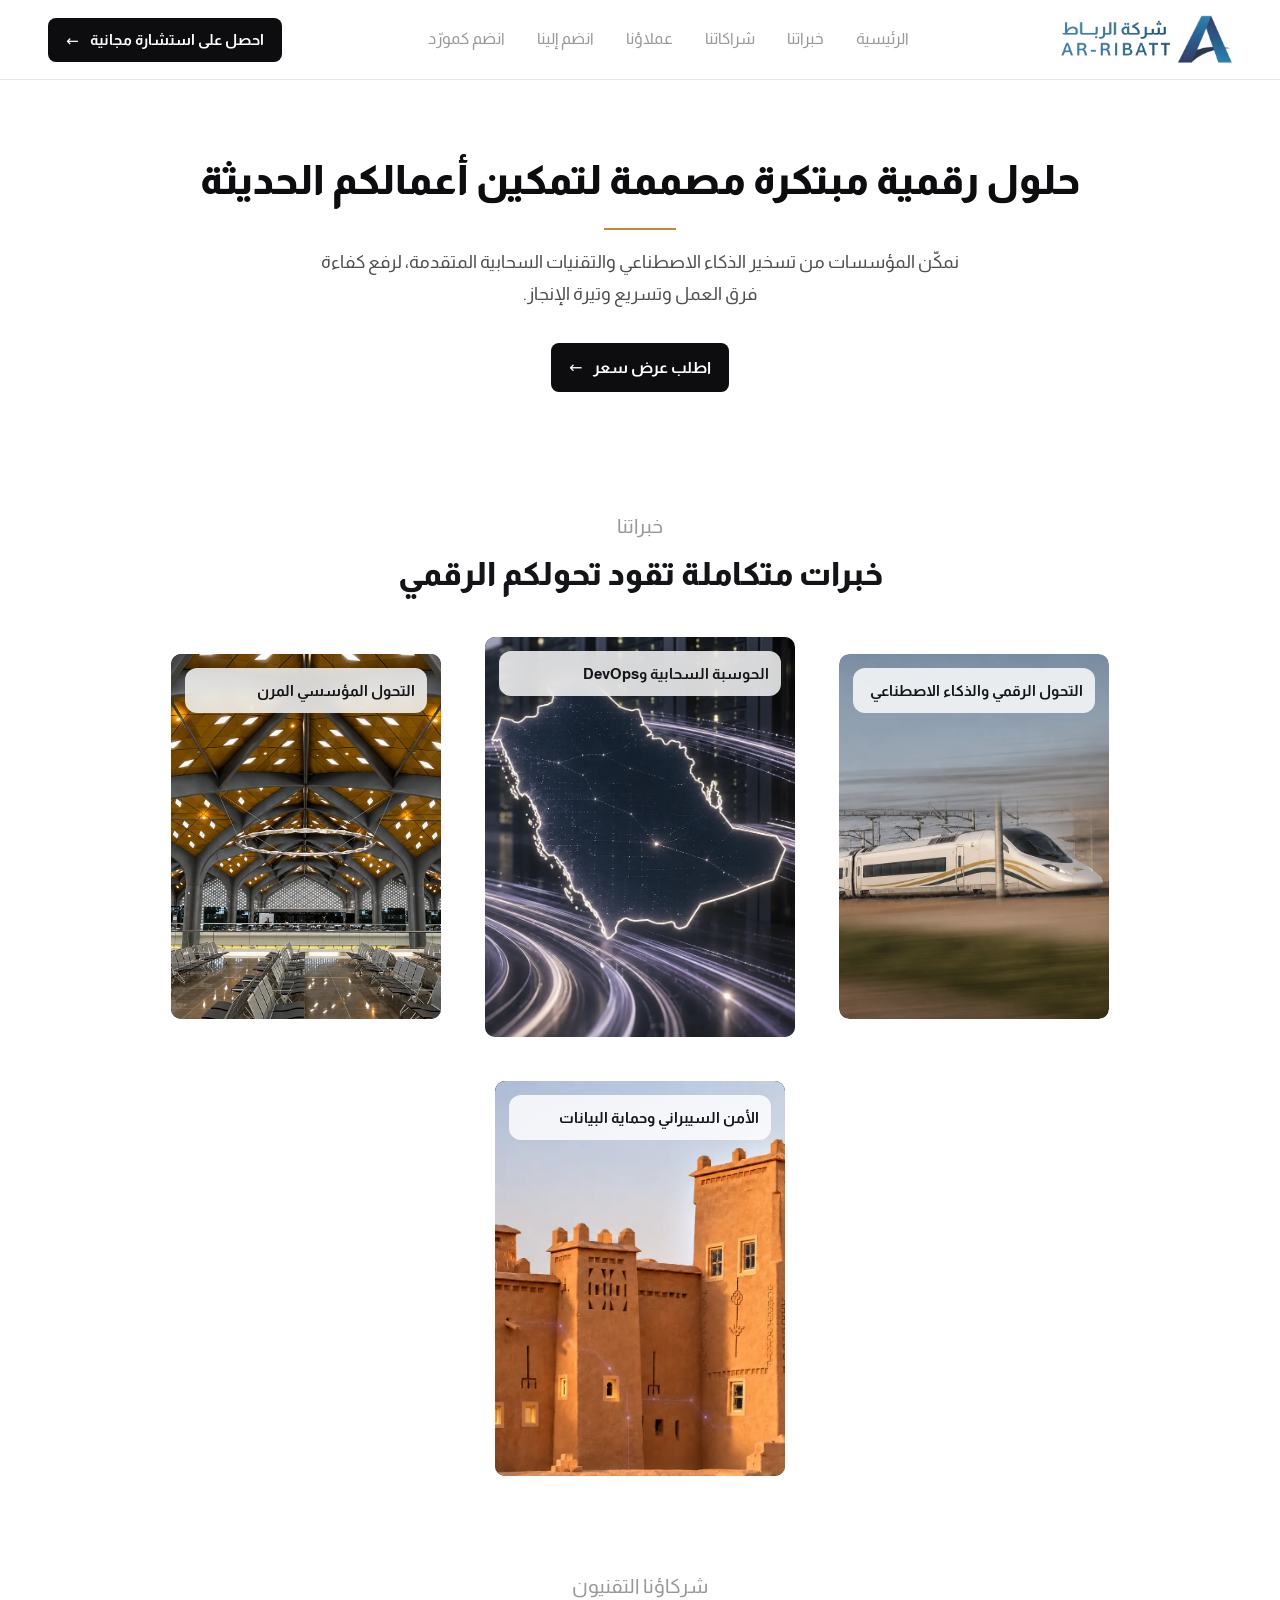
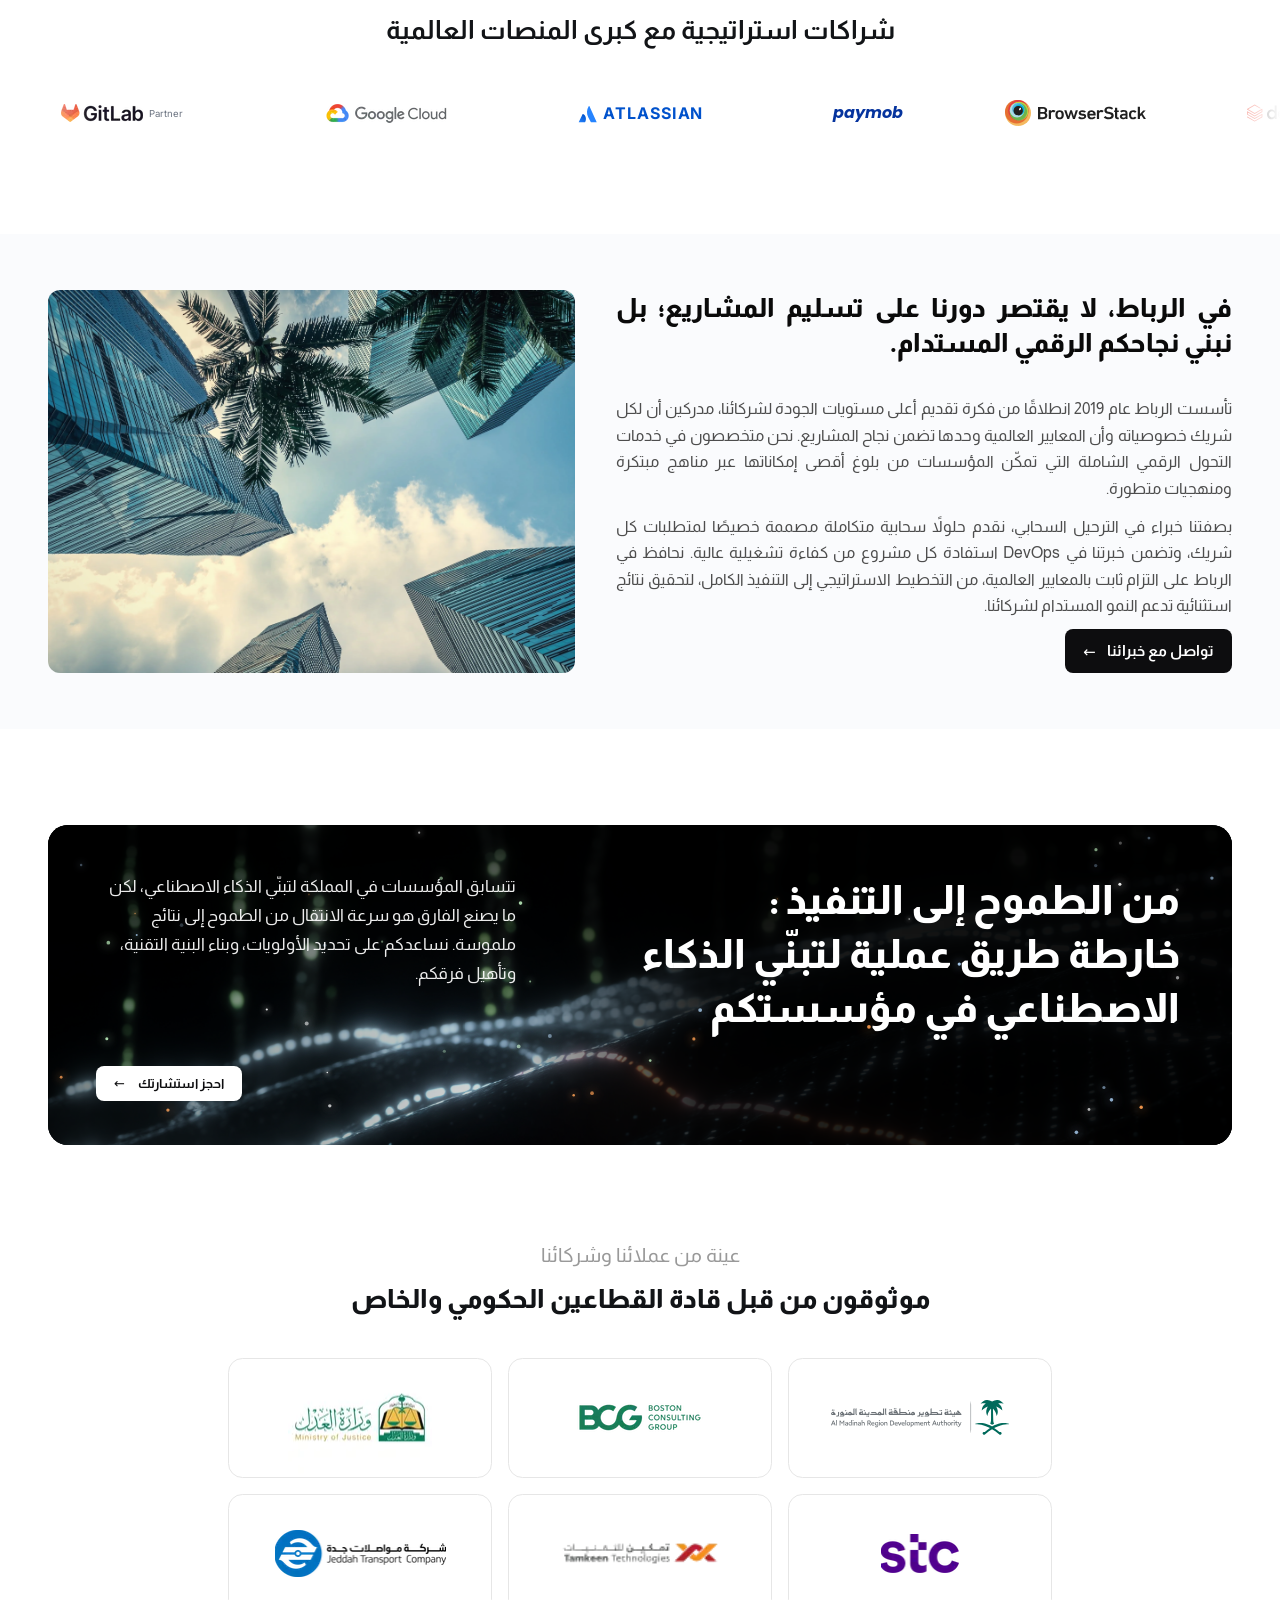
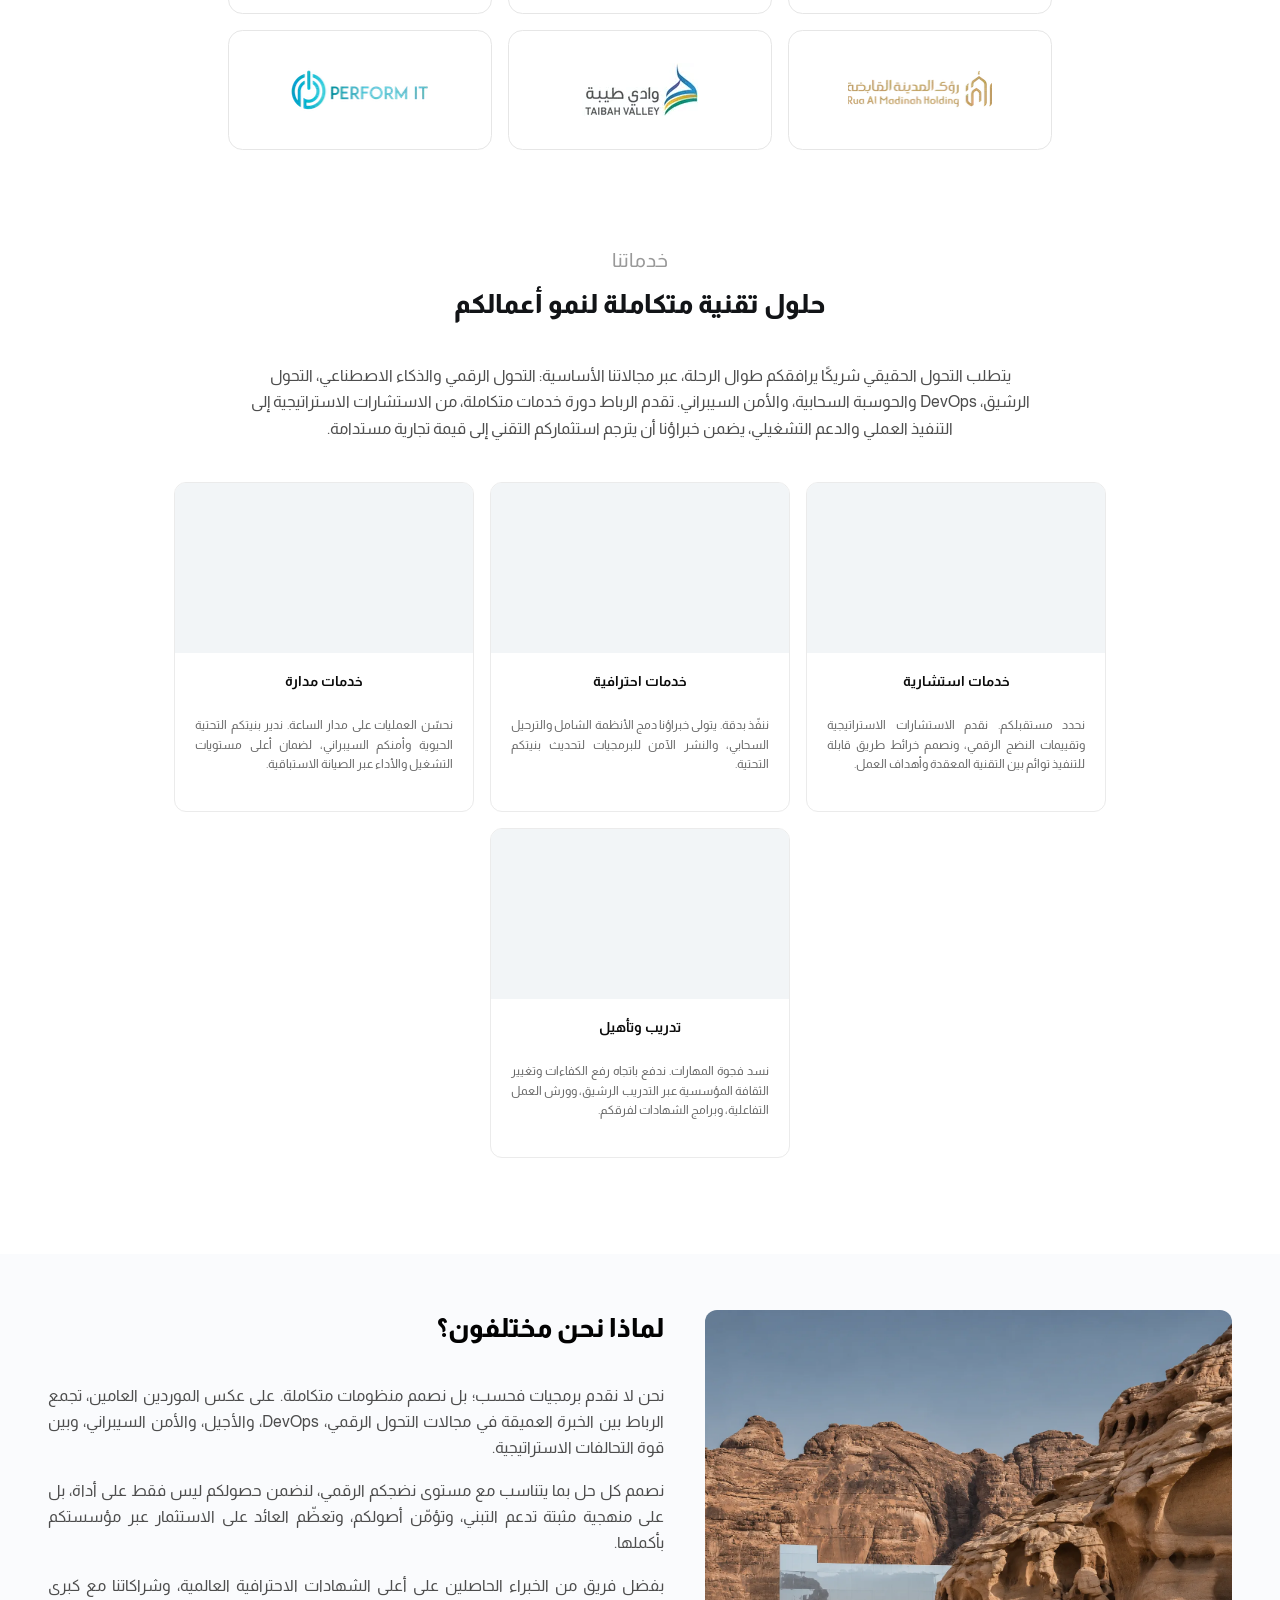
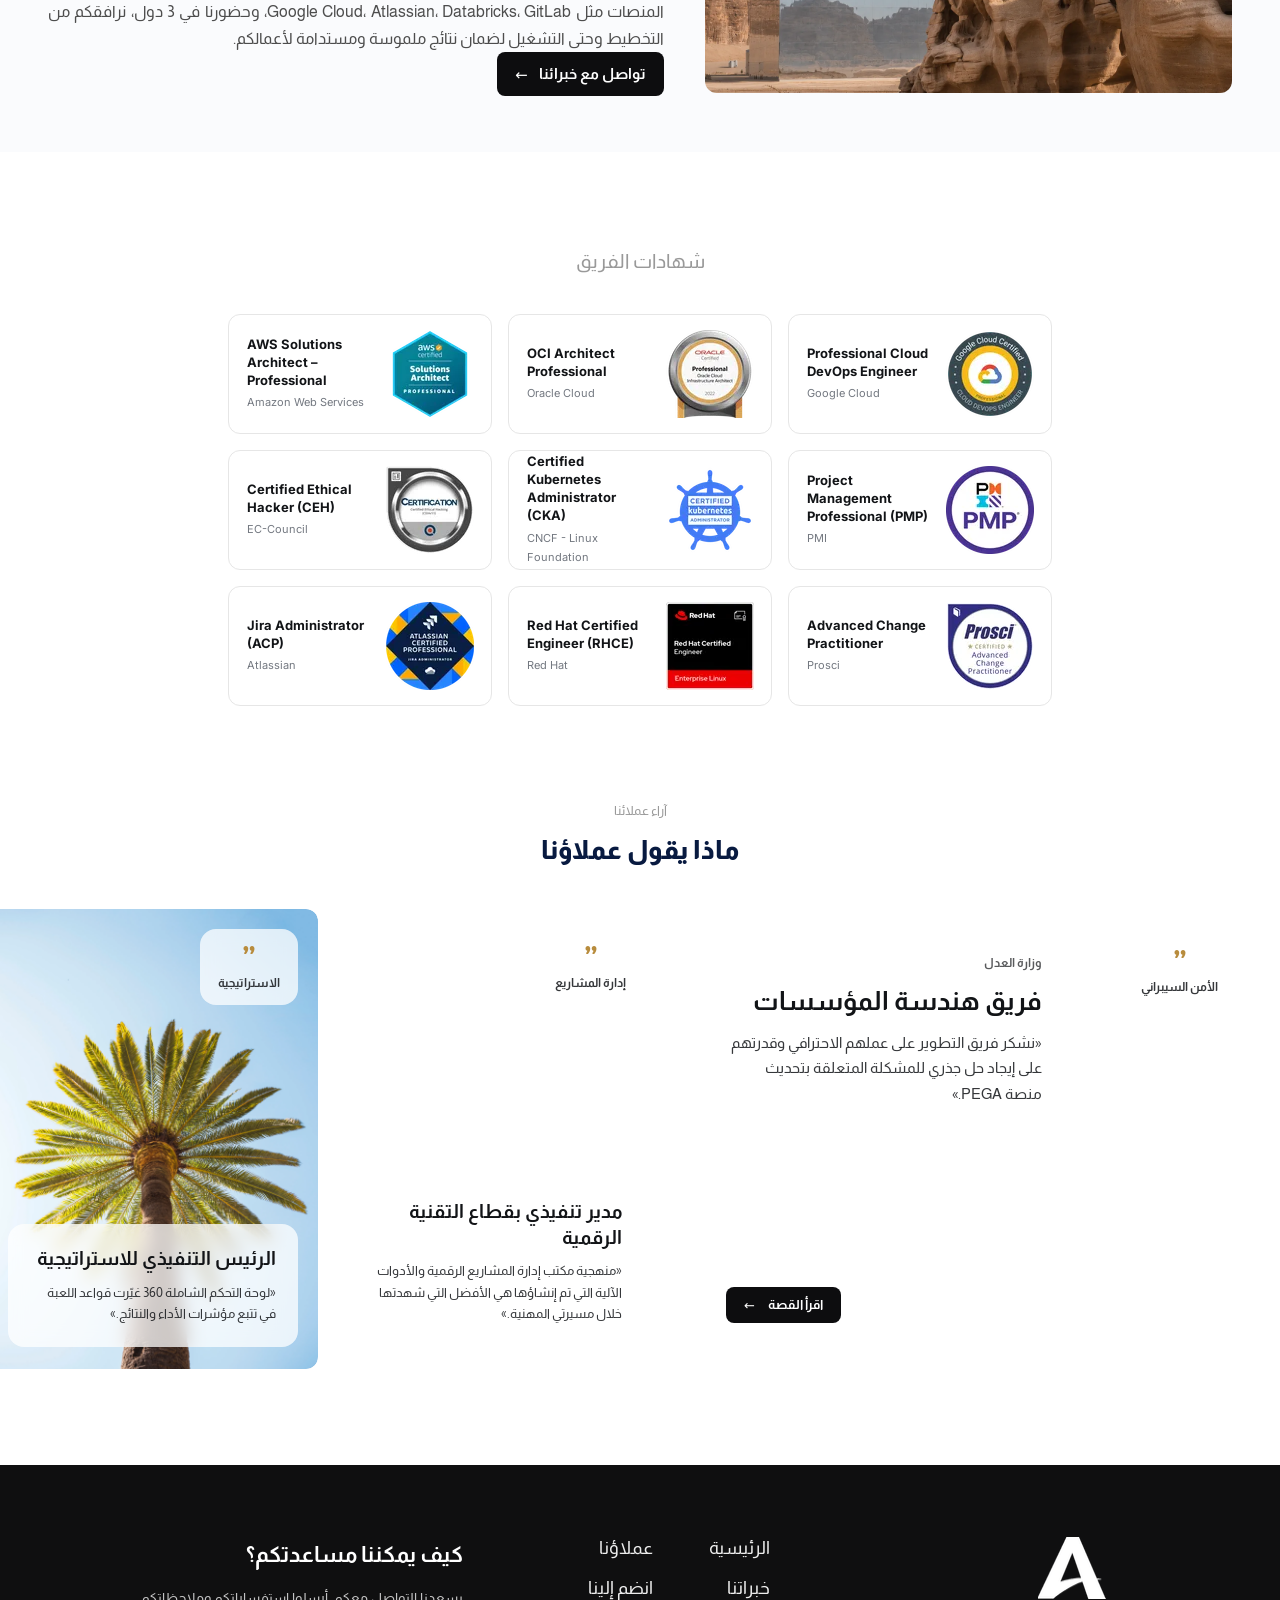
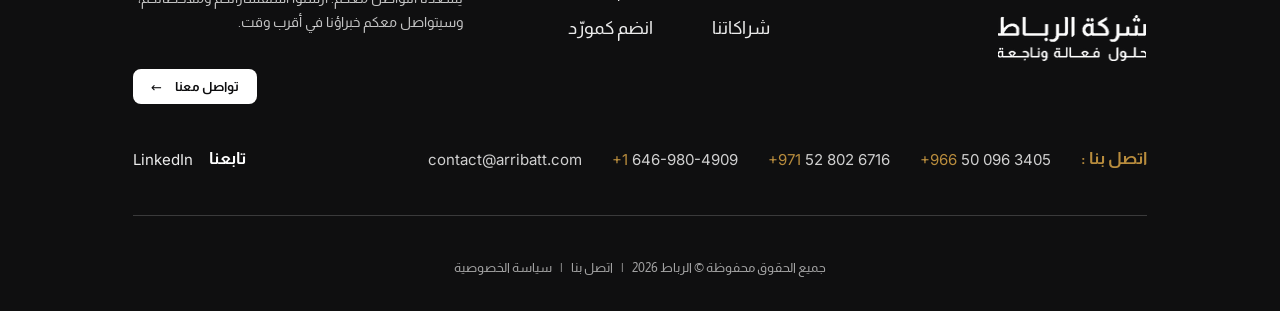
==== commit fe22b63f: "Replace the Ministry of Justice client logo with the full bilingual mark. Co-authored-by: Cursor <cu" ====
--- a/index.html
+++ b/index.html
@@ -3,7 +3,7 @@
       function gtag(){dataLayer.push(arguments);}
       gtag('js', new Date());
       gtag('config', 'G-THDGBT9R9G');
-    </script><link rel="stylesheet" href="/_astro/almarai-latin-700-normal.4R4eSohO.css"></head><body class="min-h-dvh bg-white font-sans text-body antialiased"><a href="#main" class="sr-only focus:not-sr-only focus:absolute focus:start-4 focus:top-4 focus:z-[100] focus:rounded-btn focus:bg-ink focus:px-4 focus:py-2 focus:text-white">تخطي إلى المحتوى</a><header class="relative sticky top-0 z-50 h-20 border-b border-line bg-white"><div class="ms-auto me-auto w-full max-w-page ps-4 pe-4 md:ps-6 md:pe-6 xl:ps-12 xl:pe-12 h-full"><div class="flex h-full items-center justify-between"><a href="/" aria-label="شركة الرباط - AR-RIBATT" class="relative z-10 shrink-0 rounded-btn focus-visible:outline-2 focus-visible:outline-offset-2 focus-visible:outline-ink"><img src="/_astro/logo.D2VFjR-r_1rYaQx.webp" alt="شركة الرباط - AR-RIBATT" loading="eager" fetchpriority="high" decoding="async" width="1003" height="284" class="h-[50px] w-auto object-contain"></a><nav class="hidden lg:block" aria-label="القائمة الرئيسية"><ul class="flex items-center gap-8"><li><a href="#home" class="nav-link rounded-btn focus-visible:outline-2 focus-visible:outline-offset-4 focus-visible:outline-ink">الرئيسية</a></li><li><a href="#expertise" class="nav-link rounded-btn focus-visible:outline-2 focus-visible:outline-offset-4 focus-visible:outline-ink">خبراتنا</a></li><li><a href="#partners" class="nav-link rounded-btn focus-visible:outline-2 focus-visible:outline-offset-4 focus-visible:outline-ink">شراكاتنا</a></li><li><a href="#clients" class="nav-link rounded-btn focus-visible:outline-2 focus-visible:outline-offset-4 focus-visible:outline-ink">عملاؤنا</a></li><li><a href="https://qr.arribatt.sa/?id=form-1" class="nav-link rounded-btn focus-visible:outline-2 focus-visible:outline-offset-4 focus-visible:outline-ink" target="_blank" rel="noopener noreferrer">انضم إلينا</a></li><li><a href="https://qr.arribatt.sa/?id=form-3" class="nav-link rounded-btn focus-visible:outline-2 focus-visible:outline-offset-4 focus-visible:outline-ink" target="_blank" rel="noopener noreferrer">انضم كمورّد</a></li></ul></nav><div class="hidden lg:block"><a href="https://calendly.com/m-alzouaghi-arribatt/meet-with-arribatt" class="btn-ink btn-ink--dark btn-ink--lg focus-visible:outline-2 focus-visible:outline-offset-2 focus-visible:outline-gold" target="_blank" rel="noopener noreferrer"><span class="btn-ink__arrow btn-ink__arrow--out" aria-hidden="true"></span><span class="btn-ink__label">احصل على استشارة مجانية</span><span class="btn-ink__arrow btn-ink__arrow--in" aria-hidden="true"></span></a></div><details class="group lg:hidden"><summary class="flex size-11 cursor-pointer list-none items-center justify-center rounded-btn text-ink hover:bg-surface focus-visible:outline-2 focus-visible:outline-offset-2 focus-visible:outline-ink [&amp;::-webkit-details-marker]:hidden" aria-label="القائمة"><svg class="size-6 group-open:hidden" viewBox="0 0 24 24" fill="none" stroke="currentColor" stroke-width="2" stroke-linecap="round" aria-hidden="true"><path d="M4 7h16M4 12h16M4 17h16"></path></svg><svg class="hidden size-6 group-open:block" viewBox="0 0 24 24" fill="none" stroke="currentColor" stroke-width="2" stroke-linecap="round" aria-hidden="true"><path d="M6 6l12 12M18 6L6 18"></path></svg></summary><div class="absolute start-0 end-0 top-full w-full border-b border-line bg-white"><div class="ms-auto me-auto w-full max-w-page ps-4 pe-4 md:ps-6 md:pe-6 xl:ps-12 xl:pe-12"><nav class="flex flex-col gap-2 py-4" aria-label="القائمة الرئيسية"><ul class="flex flex-col"><li><a href="#home" class="block py-3 text-start font-normal text-ink no-underline transition-colors hover:text-gold focus-visible:outline-2 focus-visible:outline-offset-2 focus-visible:outline-ink">الرئيسية</a></li><li><a href="#expertise" class="block py-3 text-start font-normal text-ink no-underline transition-colors hover:text-gold focus-visible:outline-2 focus-visible:outline-offset-2 focus-visible:outline-ink">خبراتنا</a></li><li><a href="#partners" class="block py-3 text-start font-normal text-ink no-underline transition-colors hover:text-gold focus-visible:outline-2 focus-visible:outline-offset-2 focus-visible:outline-ink">شراكاتنا</a></li><li><a href="#clients" class="block py-3 text-start font-normal text-ink no-underline transition-colors hover:text-gold focus-visible:outline-2 focus-visible:outline-offset-2 focus-visible:outline-ink">عملاؤنا</a></li><li><a href="https://qr.arribatt.sa/?id=form-1" class="block py-3 text-start font-normal text-ink no-underline transition-colors hover:text-gold focus-visible:outline-2 focus-visible:outline-offset-2 focus-visible:outline-ink" target="_blank" rel="noopener noreferrer">انضم إلينا</a></li><li><a href="https://qr.arribatt.sa/?id=form-3" class="block py-3 text-start font-normal text-ink no-underline transition-colors hover:text-gold focus-visible:outline-2 focus-visible:outline-offset-2 focus-visible:outline-ink" target="_blank" rel="noopener noreferrer">انضم كمورّد</a></li></ul><a href="https://calendly.com/m-alzouaghi-arribatt/meet-with-arribatt" class="btn-ink btn-ink--dark btn-ink--lg focus-visible:outline-2 focus-visible:outline-offset-2 focus-visible:outline-gold w-full whitespace-nowrap" target="_blank" rel="noopener noreferrer"><span class="btn-ink__arrow btn-ink__arrow--out" aria-hidden="true"></span><span class="btn-ink__label">احصل على استشارة مجانية</span><span class="btn-ink__arrow btn-ink__arrow--in" aria-hidden="true"></span></a></nav></div></div></details></div></div></header><main id="main" tabindex="-1" data-locale="ar"><section id="home" class="relative isolate overflow-hidden scroll-mt-24 bg-white py-16 xl:py-[72px]"><div class="pointer-events-none absolute inset-0 opacity-35" aria-hidden="true"><img src="/_astro/hero-lines.3NPXnAbR_jAh8v.svg" alt loading="eager" decoding="async" width="1280" height="251" class="absolute inset-0 h-full w-full object-cover"><img src="/_astro/hero-dots.DGAd6fWE_ZMkqzb.svg" alt loading="eager" decoding="async" width="1286" height="254" class="absolute inset-0 h-full w-full object-cover"></div><div class="ms-auto me-auto w-full max-w-page ps-4 pe-4 md:ps-6 md:pe-6 xl:ps-12 xl:pe-12 relative"><div class="flex flex-col items-center text-center"><h1 class="hero-enter hero-enter--1 max-w-[920px] text-[clamp(1.75rem,2vw+1rem,40px)] font-extrabold leading-[1.4] text-ink">حلول رقمية مبتكرة مصممة لتمكين أعمالكم الحديثة</h1><span class="hero-rule" aria-hidden="true"></span><p class="hero-enter hero-enter--2 mt-4 max-w-[640px] text-lg leading-[1.8] text-body">نمكّن المؤسسات من تسخير الذكاء الاصطناعي والتقنيات السحابية المتقدمة، لرفع كفاءة فرق العمل وتسريع وتيرة الإنجاز.</p><div class="hero-enter hero-enter--3 mt-8"><a href="https://qr.arribatt.sa/?id=form-2" class="btn-ink btn-ink--dark btn-ink--xl focus-visible:outline-2 focus-visible:outline-offset-2 focus-visible:outline-gold" target="_blank" rel="noopener noreferrer"><span class="btn-ink__arrow btn-ink__arrow--out" aria-hidden="true"></span><span class="btn-ink__label">اطلب عرض سعر</span><span class="btn-ink__arrow btn-ink__arrow--in" aria-hidden="true"></span></a></div></div></div></section><section id="expertise" class="scroll-mt-24 bg-white py-12"><div class="ms-auto me-auto w-full max-w-page ps-4 pe-4 md:ps-6 md:pe-6 xl:ps-12 xl:pe-12 flex flex-col items-center gap-10"><div class="flex flex-col items-center gap-3 text-center"><p class="text-xl font-normal text-muted">خبراتنا</p><h2 class="leading-[1.4] font-extrabold text-[32px] text-heading">خبرات متكاملة تقود تحولكم الرقمي</h2></div><ul class="flex w-full snap-x snap-mandatory items-center gap-4 overflow-x-auto [scrollbar-width:none] [-ms-overflow-style:none] [&amp;::-webkit-scrollbar]:hidden xl:flex-wrap xl:justify-center xl:gap-11 xl:overflow-visible"><li class="x-card w-[75%] shrink-0 snap-start xl:w-[var(--w)] xl:shrink-0" style="--w:270px;--h:365px;background-image:none"><div class="x-card__media"><img src="/_astro/digital-ai.BuF8sNp3_1Nud4Y.webp" alt="التحول الرقمي والذكاء الاصطناعي" style="height:100%;left:-103.23%;top:-0.11%;width:232.28%" loading="lazy" decoding="async" width="1655" height="950" class="max-w-none xl:absolute"></div><div class="x-card__panel"><div class="x-card__content"><h3 class="x-card__title">التحول الرقمي والذكاء الاصطناعي</h3><p class="x-card__text">نسخّر الذكاء الاصطناعي والتحول الرقمي لتمكين مؤسستكم من الابتكار وتسريع النمو.</p></div><div class="x-card__cta"><a href="https://calendly.com/m-alzouaghi-arribatt/meet-with-arribatt" class="btn-ink btn-ink--dark btn-ink--sm focus-visible:outline-2 focus-visible:outline-offset-2 focus-visible:outline-gold" target="_blank" rel="noopener noreferrer"><span class="btn-ink__arrow btn-ink__arrow--out" aria-hidden="true"></span><span class="btn-ink__label">اكتشف المزيد</span><span class="btn-ink__arrow btn-ink__arrow--in" aria-hidden="true"></span></a></div></div></li><li class="x-card w-[75%] shrink-0 snap-start xl:w-[var(--w)] xl:shrink-0" style="--w:310px;--h:400px;background-image:linear-gradient(135.94deg, rgb(18, 46, 92) 0%, rgb(36, 97, 158) 71.429%)"><div class="x-card__media"><img src="/_astro/cloud-devops.ePCq-_FP_VWO2.webp" alt="الحوسبة السحابية وDevOps" style="height:101.21%;left:-118.83%;top:0.05%;width:234.92%" loading="lazy" decoding="async" width="1672" height="941" class="max-w-none xl:absolute"></div><div class="x-card__panel"><div class="x-card__content"><h3 class="x-card__title">الحوسبة السحابية وDevOps</h3><p class="x-card__text">ترحيل سحابي سلس وأتمتة DevOps لتشغيل أسرع وأكثر موثوقية لبنيتكم التحتية.</p></div><div class="x-card__cta"><a href="https://calendly.com/m-alzouaghi-arribatt/meet-with-arribatt" class="btn-ink btn-ink--dark btn-ink--sm focus-visible:outline-2 focus-visible:outline-offset-2 focus-visible:outline-gold" target="_blank" rel="noopener noreferrer"><span class="btn-ink__arrow btn-ink__arrow--out" aria-hidden="true"></span><span class="btn-ink__label">اكتشف المزيد</span><span class="btn-ink__arrow btn-ink__arrow--in" aria-hidden="true"></span></a></div></div></li><li class="x-card w-[75%] shrink-0 snap-start xl:w-[var(--w)] xl:shrink-0" style="--w:270px;--h:365px;background-image:linear-gradient(134.6deg, rgb(10, 26, 61) 0%, rgb(20, 61, 117) 71.429%)"><div class="x-card__media"><img src="/_astro/agile.X4Pp-ks4_Z1QyyD6.webp" alt="التحول المؤسسي المرن" style="inset:0;width:100%;height:100%;object-fit:cover" loading="lazy" decoding="async" width="1464" height="1074" class="max-w-none xl:absolute"></div><div class="x-card__panel"><div class="x-card__content"><h3 class="x-card__title">التحول المؤسسي المرن</h3><p class="x-card__text">نرسّخ ثقافة العمل المرن (Agile &amp; Scrum) لتسريع التسليم ورفع كفاءة فرق العمل في مؤسستكم.</p></div><div class="x-card__cta"><a href="https://calendly.com/m-alzouaghi-arribatt/meet-with-arribatt" class="btn-ink btn-ink--dark btn-ink--sm focus-visible:outline-2 focus-visible:outline-offset-2 focus-visible:outline-gold" target="_blank" rel="noopener noreferrer"><span class="btn-ink__arrow btn-ink__arrow--out" aria-hidden="true"></span><span class="btn-ink__label">اكتشف المزيد</span><span class="btn-ink__arrow btn-ink__arrow--in" aria-hidden="true"></span></a></div></div></li><li class="x-card w-[75%] shrink-0 snap-start xl:w-[var(--w)] xl:shrink-0" style="--w:290px;--h:395px;background-image:linear-gradient(134.39deg, rgb(13, 31, 71) 0%, rgb(26, 71, 128) 71.429%)"><div class="x-card__media"><img src="/_astro/cybersecurity.xZYOoj6X_ZU1NrU.webp" alt="الأمن السيبراني وحماية البيانات" style="height:100%;left:-3.16%;top:0.1%;width:242.02%" loading="lazy" decoding="async" width="1672" height="941" class="max-w-none xl:absolute"></div><div class="x-card__panel"><div class="x-card__content"><h3 class="x-card__title">الأمن السيبراني وحماية البيانات</h3><p class="x-card__text">حماية متكاملة لبياناتكم وأنظمتكم عبر حلول أمن سيبراني استباقية ومراقبة مستمرة على مدار الساعة.</p></div><div class="x-card__cta"><a href="https://calendly.com/m-alzouaghi-arribatt/meet-with-arribatt" class="btn-ink btn-ink--dark btn-ink--sm focus-visible:outline-2 focus-visible:outline-offset-2 focus-visible:outline-gold" target="_blank" rel="noopener noreferrer"><span class="btn-ink__arrow btn-ink__arrow--out" aria-hidden="true"></span><span class="btn-ink__label">اكتشف المزيد</span><span class="btn-ink__arrow btn-ink__arrow--in" aria-hidden="true"></span></a></div></div></li></ul></div></section><section id="partners" class="scroll-mt-24 bg-white py-12 pb-24"><div class="ms-auto me-auto w-full max-w-page ps-4 pe-4 md:ps-6 md:pe-6 xl:ps-12 xl:pe-12 mb-10 flex flex-col items-center"><div class="flex flex-col items-center gap-3 text-center gap-3"><p class="text-xl font-normal text-muted">شركاؤنا التقنيون</p><h2 class="leading-[1.4] font-bold text-[26px] text-heading">شراكات استراتيجية مع كبرى المنصات العالمية</h2></div></div><div class="marquee relative mx-auto h-[50px] w-full max-w-page overflow-hidden px-4 md:px-6 xl:px-12"><div class="pointer-events-none absolute inset-y-0 start-0 z-1 h-[50px] w-[90px] bg-linear-to-r from-white to-transparent" aria-hidden="true"></div><div class="pointer-events-none absolute inset-y-0 end-0 z-1 h-[50px] w-[90px] bg-linear-to-l from-white to-transparent" aria-hidden="true"></div><div class="marquee__track flex h-[50px] w-max items-center"><ul class="flex shrink-0 items-center gap-[130px] pe-[130px]"><li class="flex w-[148px] shrink-0 items-center justify-center gap-1.5"><img src="/_astro/gitlab.0oqT5avN_bjvwU.webp" alt="GitLab" loading="lazy" decoding="async" width="82" height="18" class="h-[18px] w-[82px] object-cover"><span class="font-latin text-[9.6px] text-[#6b7380]">Partner</span></li><li class="flex shrink-0 items-center justify-center"><img src="/_astro/google-cloud.CJPN-X8w_Z16N8yL.webp" alt="Google Cloud" loading="lazy" decoding="async" width="122" height="19" class="h-[19px] w-[122px] object-cover"></li><li class="flex shrink-0 items-center justify-center gap-1.5 font-latin text-base font-bold tracking-[0.96px] text-[#0052cc]"><img src="/_astro/atlassian-mark.9yQa8FIi_5OESP.svg" alt loading="lazy" decoding="async" width="19" height="19" class="size-[18.8px]"><span>ATLASSIAN</span></li><li class="flex shrink-0 items-center justify-center font-paymob text-base font-bold italic text-[#05339e]">paymob</li><li class="flex shrink-0 items-center justify-center"><span class="relative block h-[41.6px] w-[83.2px]"><img src="/_astro/browserstack.Ki-fsA3B_2p1H18.svg" alt="BrowserStack" loading="lazy" decoding="async" width="141" height="26" class="absolute top-[18.75%] start-[-34.74%] max-w-none"></span></li><li class="flex shrink-0 items-center justify-center"><img src="/_astro/databricks.DVVjJMdG_Z1Q6LdH.svg" alt="Databricks" loading="lazy" decoding="async" width="106" height="18" class="h-[17.6px] w-[105.6px]"></li></ul><ul class="flex shrink-0 items-center gap-[130px] pe-[130px]" aria-hidden="true"><li class="flex w-[148px] shrink-0 items-center justify-center gap-1.5"><img src="/_astro/gitlab.0oqT5avN_bjvwU.webp" alt="GitLab" loading="lazy" decoding="async" width="82" height="18" class="h-[18px] w-[82px] object-cover"><span class="font-latin text-[9.6px] text-[#6b7380]">Partner</span></li><li class="flex shrink-0 items-center justify-center"><img src="/_astro/google-cloud.CJPN-X8w_Z16N8yL.webp" alt="Google Cloud" loading="lazy" decoding="async" width="122" height="19" class="h-[19px] w-[122px] object-cover"></li><li class="flex shrink-0 items-center justify-center gap-1.5 font-latin text-base font-bold tracking-[0.96px] text-[#0052cc]"><img src="/_astro/atlassian-mark.9yQa8FIi_5OESP.svg" alt loading="lazy" decoding="async" width="19" height="19" class="size-[18.8px]"><span>ATLASSIAN</span></li><li class="flex shrink-0 items-center justify-center font-paymob text-base font-bold italic text-[#05339e]">paymob</li><li class="flex shrink-0 items-center justify-center"><span class="relative block h-[41.6px] w-[83.2px]"><img src="/_astro/browserstack-2.C2VnJYYT_2p1H18.svg" alt loading="lazy" decoding="async" width="141" height="26" class="absolute top-[18.75%] start-[-34.74%] max-w-none"></span></li><li class="flex shrink-0 items-center justify-center"><img src="/_astro/databricks.DVVjJMdG_Z1Q6LdH.svg" alt="Databricks" loading="lazy" decoding="async" width="106" height="18" class="h-[17.6px] w-[105.6px]"></li></ul></div></div></section><section id="about" class="split scroll-mt-24 bg-surface py-14 split--about"><div class="ms-auto me-auto w-full max-w-page ps-4 pe-4 md:ps-6 md:pe-6 xl:ps-12 xl:pe-12"><div class="flex flex-col items-start gap-10 xl:flex-row xl:gap-[41px]"><div class="flex min-h-0 min-w-0 flex-1 flex-col items-start xl:min-h-[383px] xl:flex-[1_1_706px]"><h2 class="w-full font-extrabold mb-9 text-[26px] leading-[1.35] text-title text-justify">في الرباط، لا يقتصر دورنا على تسليم المشاريع؛ بل نبني نجاحكم الرقمي المستدام.</h2><div class="flex w-full flex-col max-w-[660px] gap-3"><p class="text-justify text-base leading-[1.65] text-body">تأسست الرباط عام 2019 انطلاقًا من فكرة تقديم أعلى مستويات الجودة لشركائنا، مدركين أن لكل شريك خصوصياته وأن المعايير العالمية وحدها تضمن نجاح المشاريع. نحن متخصصون في خدمات التحول الرقمي الشاملة التي تمكّن المؤسسات من بلوغ أقصى إمكاناتها عبر مناهج مبتكرة ومنهجيات متطورة.</p><p class="text-justify text-base leading-[1.65] text-body">بصفتنا خبراء في الترحيل السحابي، نقدم حلولاً سحابية متكاملة مصممة خصيصًا لمتطلبات كل شريك، وتضمن خبرتنا في DevOps استفادة كل مشروع من كفاءة تشغيلية عالية. نحافظ في الرباط على التزام ثابت بالمعايير العالمية، من التخطيط الاستراتيجي إلى التنفيذ الكامل، لتحقيق نتائج استثنائية تدعم النمو المستدام لشركائنا.</p></div><a href="https://calendly.com/m-alzouaghi-arribatt/meet-with-arribatt" class="btn-ink btn-ink--dark btn-ink--lg focus-visible:outline-2 focus-visible:outline-offset-2 focus-visible:outline-gold mt-4 xl:mt-auto" target="_blank" rel="noopener noreferrer"><span class="btn-ink__arrow btn-ink__arrow--out" aria-hidden="true"></span><span class="btn-ink__label">تواصل مع خبرائنا</span><span class="btn-ink__arrow btn-ink__arrow--in" aria-hidden="true"></span></a></div><div class="split-photo h-auto w-full max-w-[527px] shrink-0 overflow-hidden rounded-card xl:h-[383px] xl:w-[527px] xl:flex-[0_0_527px]"><img src="/_astro/about.DB5jnd_7_1qwkGR.webp" alt="واجهة معمارية حديثة" loading="lazy" sizes="527px" decoding="async" width="2576" height="1720" class="aspect-[527/383] h-full w-full object-cover xl:aspect-auto"></div></div></div></section><section class="bg-white pb-0 pt-14 xl:pt-24"><div class="ms-auto me-auto w-full max-w-page ps-4 pe-4 md:ps-6 md:pe-6 xl:ps-12 xl:pe-12"><div class="banner relative flex min-h-[320px] flex-col items-start gap-6 overflow-hidden rounded-[20px] bg-black px-6 pb-24 pt-8 xl:flex-row xl:gap-16 xl:ps-[52px] xl:pe-12 xl:pb-11 xl:pt-12"><div class="banner__bg pointer-events-none absolute inset-0" aria-hidden="true" dir="ltr"><div class="banner__bg-zoom"><img src="/_astro/banner-bg.DKNZC5jt.png" alt="" width="4096" height="2280" class="banner__bg-image" loading="lazy" decoding="async"></div><div class="banner__overlay absolute inset-0 bg-[linear-gradient(180deg,rgba(0,0,0,0.7)_0%,rgba(0,0,0,0)_60%),linear-gradient(90deg,rgba(0,0,0,0.95)_0%,rgba(0,0,0,0.85)_45%,rgba(0,0,0,0.15)_62%,rgba(0,0,0,0.5)_100%)] ltr:scale-x-[-1]"></div><div class="banner__particles"><div class="banner__particles-track"><img src="/_astro/banner-particles.DuXMQttF.svg" alt="" width="1274" height="339"><img src="/_astro/banner-particles.DuXMQttF.svg" alt="" width="1274" height="339"></div></div></div><h2 class="relative w-full shrink-0 text-[clamp(1.5rem,2vw+1rem,40px)] font-extrabold leading-[1.35] text-white xl:w-[600px] xl:flex-[0_0_600px]">من الطموح إلى التنفيذ :<br>خارطة طريق عملية لتبنّي الذكاء الاصطناعي في مؤسستكم</h2><p class="relative min-w-0 flex-1 text-[17px] leading-[1.7] text-white/92">تتسابق المؤسسات في المملكة لتبنّي الذكاء الاصطناعي، لكن ما يصنع الفارق هو سرعة الانتقال من الطموح إلى نتائج ملموسة. نساعدكم على تحديد الأولويات، وبناء البنية التقنية، وتأهيل فرقكم.</p><a href="https://calendly.com/m-alzouaghi-arribatt/meet-with-arribatt" class="btn-ink btn-ink--light btn-ink--sm focus-visible:outline-2 focus-visible:outline-offset-2 focus-visible:outline-white absolute end-6 bottom-8 xl:end-12 xl:bottom-11" target="_blank" rel="noopener noreferrer"><span class="btn-ink__arrow btn-ink__arrow--out" aria-hidden="true"></span><span class="btn-ink__label">احجز استشارتك</span><span class="btn-ink__arrow btn-ink__arrow--in" aria-hidden="true"></span></a></div></div></section><script type="module">function e(e){return e.getAnimations().find(e=>e instanceof CSSAnimation&&e.animationName===`banner-snow`)}function t(){window.matchMedia(`(prefers-reduced-motion: reduce)`).matches||document.querySelectorAll(`.banner`).forEach(t=>{if(!(t instanceof HTMLElement)||t.dataset.snowBound===`1`)return;t.dataset.snowBound=`1`;let n=t.querySelector(`.banner__particles-track`);if(!n)return;let r=!1,i=t=>{let i=e(n);if(!i)return;let a=Number(i.effect?.getComputedTiming().duration)||42e3,o=Number(i.currentTime??0);if(t<0&&o<=0&&(i.currentTime=a),i.playbackRate=t,t<0&&!r){r=!0;let t=()=>{let i=e(n);if(!i||i.playbackRate>=0){r=!1;return}let a=Number(i.effect?.getComputedTiming().duration)||42e3;Number(i.currentTime??0)<=16&&(i.currentTime=a),requestAnimationFrame(t)};requestAnimationFrame(t)}};t.addEventListener(`mouseenter`,()=>i(-1)),t.addEventListener(`mouseleave`,()=>i(1)),t.addEventListener(`focusin`,()=>i(-1)),t.addEventListener(`focusout`,e=>{let n=e.relatedTarget;n instanceof Node&&t.contains(n)||i(1)})})}t();</script><section id="clients" class="scroll-mt-24 bg-white pb-12 pt-16 xl:pt-24"><div class="ms-auto me-auto w-full max-w-page ps-4 pe-4 md:ps-6 md:pe-6 xl:ps-12 xl:pe-12 flex flex-col items-center gap-10"><div class="flex flex-col items-center gap-3 text-center"><p class="text-xl font-normal text-muted">عينة من عملائنا وشركائنا</p><h2 class="leading-[1.4] font-extrabold text-[26px] text-heading">موثوقون من قبل قادة القطاعين الحكومي والخاص</h2></div><ul class="grid w-full grid-cols-2 gap-4 md:grid-cols-3 xl:w-auto xl:grid-cols-[repeat(3,264px)]"><li><div class="overflow-hidden bg-white logo-cell flex h-[120px] items-center justify-center overflow-hidden rounded-[14.4px] px-[28.8px] py-6"><img src="/_astro/mda.Br_hAPNj_1912sA.svg" alt="هيئة تطوير منطقة المدينة المنورة" style="width:179.991px;height:34.809px" loading="lazy" sizes="180px" decoding="async" width="180" height="35" class="shrink-0 max-w-none object-contain"></div></li><li><div class="overflow-hidden bg-white logo-cell flex h-[120px] items-center justify-center overflow-hidden rounded-[14.4px] px-[28.8px] py-6"><img src="/_astro/bgc.KmzEojk0_Z2jtO4B.webp" alt="Boston Consulting Group" style="width:126.701px;height:71.269px" loading="lazy" sizes="127px" decoding="async" width="127" height="71" class="shrink-0 max-w-none object-contain"></div></li><li><div class="overflow-hidden bg-white logo-cell flex h-[120px] items-center justify-center overflow-hidden rounded-[14.4px] px-[28.8px] py-6"><img src="/_astro/moj.CkbzOV9D_4wqMs.webp" alt="وزارة العدل" style="width:143.52px;height:143.52px" loading="lazy" sizes="144px" decoding="async" width="144" height="144" class="shrink-0 max-w-none object-cover"></div></li><li><div class="overflow-hidden bg-white logo-cell flex h-[120px] items-center justify-center overflow-hidden rounded-[14.4px] px-[28.8px] py-6"><img src="/_astro/stc.CBinUUbg_ZCFYWM.webp" alt="stc" style="width:77.376px;height:38.688px" loading="lazy" sizes="77px" decoding="async" width="77" height="39" class="shrink-0 max-w-none object-cover"></div></li><li><div class="overflow-hidden bg-white logo-cell flex h-[120px] items-center justify-center overflow-hidden rounded-[14.4px] px-[28.8px] py-6"><img src="/_astro/tamkeen.s6UEfKw6_1kH7pG.webp" alt="تمكين للتقنيات" style="width:180px;height:31.82px" loading="lazy" sizes="180px" decoding="async" width="180" height="32" class="shrink-0 max-w-none object-contain"></div></li><li><div class="overflow-hidden bg-white logo-cell flex h-[120px] items-center justify-center overflow-hidden rounded-[14.4px] px-[28.8px] py-6"><img src="/_astro/jtc.CRgW4-S0_ZOxtIs.webp" alt="شركة مواصلات جدة" style="width:171px;height:47.298px" loading="lazy" sizes="171px" decoding="async" width="171" height="47" class="shrink-0 max-w-none object-cover"></div></li><li><div class="overflow-hidden bg-white logo-cell flex h-[120px] items-center justify-center overflow-hidden rounded-[14.4px] px-[28.8px] py-6"><img src="/_astro/rua-almadinah.nawJWCRb_ZdI0QD.webp" alt="رؤى المدينة القابضة" style="width:144.768px;height:75.469px" loading="lazy" sizes="145px" decoding="async" width="145" height="75" class="shrink-0 max-w-none object-cover"></div></li><li><div class="overflow-hidden bg-white logo-cell flex h-[120px] items-center justify-center overflow-hidden rounded-[14.4px] px-[28.8px] py-6"><img src="/_astro/taibah-valley.BYlgP8Xm_IsHCW.webp" alt="وادي طيبة" style="width:116.07px;height:53.04px" loading="lazy" sizes="116px" decoding="async" width="116" height="53" class="shrink-0 max-w-none object-cover"></div></li><li><div class="overflow-hidden bg-white logo-cell flex h-[120px] items-center justify-center overflow-hidden rounded-[14.4px] px-[28.8px] py-6"><img src="/_astro/perform-it.D4o0i29M_Z1BwQuN.webp" alt="Perform IT" style="width:137.28px;height:68.64px" loading="lazy" sizes="137px" decoding="async" width="137" height="69" class="shrink-0 max-w-none object-cover"></div></li></ul></div></section><section id="services" class="scroll-mt-24 bg-white pb-16 pt-12 xl:pb-24"><div class="ms-auto me-auto w-full max-w-page ps-4 pe-4 md:ps-6 md:pe-6 xl:ps-12 xl:pe-12 flex flex-col items-center gap-10"><div class="flex flex-col items-center gap-3 text-center"><p class="text-xl font-normal text-muted">خدماتنا</p><h2 class="leading-[1.4] font-extrabold text-[26px] text-heading mb-[29px] text-black">حلول تقنية متكاملة لنمو أعمالكم</h2><p class="max-w-[792px] text-base leading-[1.65] text-body ms-auto me-auto text-[#595959]">يتطلب التحول الحقيقي شريكًا يرافقكم طوال الرحلة، عبر مجالاتنا الأساسية: التحول الرقمي والذكاء الاصطناعي، التحول الرشيق، DevOps والحوسبة السحابية، والأمن السيبراني. تقدم الرباط دورة خدمات متكاملة، من الاستشارات الاستراتيجية إلى التنفيذ العملي والدعم التشغيلي، يضمن خبراؤنا أن يترجم استثماركم التقني إلى قيمة تجارية مستدامة.</p></div><ul class="flex w-full snap-x snap-mandatory gap-4 overflow-x-auto [scrollbar-width:none] [-ms-overflow-style:none] [&amp;::-webkit-scrollbar]:hidden xl:flex-wrap xl:justify-center xl:overflow-visible"><li class="s-card w-[75%] shrink-0 snap-start xl:h-[330px] xl:w-[300px]"><div class="s-card__photo"><img src="/_astro/consulting.DAp-a9V0_Z2dn7iq.webp" alt style="position:absolute;height:115.84%;left:-13.07%;top:-15.82%;width:126.15%;max-width:none" loading="lazy" decoding="async" width="4096" height="4096" class="h-full w-full object-cover"></div><div class="s-card__frost" aria-hidden="true"><img src="/_astro/consulting.DAp-a9V0_Z2dn7iq.webp" alt loading="lazy" decoding="async" width="4096" height="4096" class="h-full w-full object-cover"></div><div class="s-card__body"><h3 class="s-card__title">خدمات استشارية</h3><div class="s-card__text"><p>نحدد مستقبلكم. نقدم الاستشارات الاستراتيجية وتقييمات النضج الرقمي، ونصمم خرائط طريق قابلة للتنفيذ توائم بين التقنية المعقدة وأهداف العمل.</p></div></div><div class="s-card__cta"><a href="https://calendly.com/m-alzouaghi-arribatt/meet-with-arribatt" class="btn-ink btn-ink--dark btn-ink--sm focus-visible:outline-2 focus-visible:outline-offset-2 focus-visible:outline-gold" target="_blank" rel="noopener noreferrer"><span class="btn-ink__arrow btn-ink__arrow--out" aria-hidden="true"></span><span class="btn-ink__label">اكتشف المزيد</span><span class="btn-ink__arrow btn-ink__arrow--in" aria-hidden="true"></span></a></div></li><li class="s-card w-[75%] shrink-0 snap-start xl:h-[330px] xl:w-[300px]"><div class="s-card__photo"><img src="/_astro/professional.Cj36oJdB_ZnlIlS.webp" alt style loading="lazy" decoding="async" width="4096" height="2731" class="h-full w-full object-cover"></div><div class="s-card__frost" aria-hidden="true"><img src="/_astro/professional.Cj36oJdB_ZnlIlS.webp" alt loading="lazy" decoding="async" width="4096" height="2731" class="h-full w-full object-cover"></div><div class="s-card__body"><h3 class="s-card__title">خدمات احترافية</h3><div class="s-card__text"><p>ننفّذ بدقة. يتولى خبراؤنا دمج الأنظمة الشامل والترحيل السحابي، والنشر الآمن للبرمجيات لتحديث بنيتكم التحتية.</p></div></div><div class="s-card__cta"><a href="https://calendly.com/m-alzouaghi-arribatt/meet-with-arribatt" class="btn-ink btn-ink--dark btn-ink--sm focus-visible:outline-2 focus-visible:outline-offset-2 focus-visible:outline-gold" target="_blank" rel="noopener noreferrer"><span class="btn-ink__arrow btn-ink__arrow--out" aria-hidden="true"></span><span class="btn-ink__label">اكتشف المزيد</span><span class="btn-ink__arrow btn-ink__arrow--in" aria-hidden="true"></span></a></div></li><li class="s-card w-[75%] shrink-0 snap-start xl:h-[330px] xl:w-[300px]"><div class="s-card__photo"><img src="/_astro/managed.CXEbHseb_ZjBXuD.webp" alt style loading="lazy" decoding="async" width="1615" height="974" class="h-full w-full object-cover"></div><div class="s-card__frost" aria-hidden="true"><img src="/_astro/managed.CXEbHseb_ZjBXuD.webp" alt loading="lazy" decoding="async" width="1615" height="974" class="h-full w-full object-cover"></div><div class="s-card__body"><h3 class="s-card__title">خدمات مدارة</h3><div class="s-card__text"><p>نحسّن العمليات على مدار الساعة. ندير بنيتكم التحتية الحيوية وأمنكم السيبراني، لضمان أعلى مستويات التشغيل والأداء عبر الصيانة الاستباقية.</p></div></div><div class="s-card__cta"><a href="https://calendly.com/m-alzouaghi-arribatt/meet-with-arribatt" class="btn-ink btn-ink--dark btn-ink--sm focus-visible:outline-2 focus-visible:outline-offset-2 focus-visible:outline-gold" target="_blank" rel="noopener noreferrer"><span class="btn-ink__arrow btn-ink__arrow--out" aria-hidden="true"></span><span class="btn-ink__label">اكتشف المزيد</span><span class="btn-ink__arrow btn-ink__arrow--in" aria-hidden="true"></span></a></div></li><li class="s-card w-[75%] shrink-0 snap-start xl:h-[330px] xl:w-[300px]"><div class="s-card__photo"><img src="/_astro/training.C7BGYRrm_oEnjw.webp" alt style loading="lazy" decoding="async" width="2880" height="3840" class="h-full w-full object-cover"></div><div class="s-card__frost" aria-hidden="true"><img src="/_astro/training.C7BGYRrm_oEnjw.webp" alt loading="lazy" decoding="async" width="2880" height="3840" class="h-full w-full object-cover"></div><div class="s-card__body"><h3 class="s-card__title">تدريب وتأهيل</h3><div class="s-card__text"><p>نسد فجوة المهارات. ندفع باتجاه رفع الكفاءات وتغيير الثقافة المؤسسية عبر التدريب الرشيق، وورش العمل التفاعلية، وبرامج الشهادات لفرقكم.</p></div></div><div class="s-card__cta"><a href="https://calendly.com/m-alzouaghi-arribatt/meet-with-arribatt" class="btn-ink btn-ink--dark btn-ink--sm focus-visible:outline-2 focus-visible:outline-offset-2 focus-visible:outline-gold" target="_blank" rel="noopener noreferrer"><span class="btn-ink__arrow btn-ink__arrow--out" aria-hidden="true"></span><span class="btn-ink__label">اكتشف المزيد</span><span class="btn-ink__arrow btn-ink__arrow--in" aria-hidden="true"></span></a></div></li></ul></div></section><section id="why-us" class="split scroll-mt-24 bg-surface py-14 split--why"><div class="ms-auto me-auto w-full max-w-page ps-4 pe-4 md:ps-6 md:pe-6 xl:ps-12 xl:pe-12"><div class="flex flex-col items-start gap-10 xl:flex-row xl:gap-[41px] xl:flex-row-reverse"><div class="flex min-h-0 min-w-0 flex-1 flex-col items-start xl:min-h-[383px] xl:flex-[1_1_706px]"><h2 class="w-full font-extrabold mb-9 text-[26px] leading-[1.4] text-[#020202]">لماذا نحن مختلفون؟</h2><div class="flex w-full flex-col gap-4"><p class="text-justify text-base leading-[1.65] text-body">نحن لا نقدم برمجيات فحسب؛ بل نصمم منظومات متكاملة. على عكس الموردين العامين، تجمع الرباط بين الخبرة العميقة في مجالات التحول الرقمي، DevOps، والأجيل، والأمن السيبراني، وبين قوة التحالفات الاستراتيجية.</p><p class="text-justify text-base leading-[1.65] text-body">نصمم كل حل بما يتناسب مع مستوى نضجكم الرقمي، لنضمن حصولكم ليس فقط على أداة، بل على منهجية مثبتة تدعم التبني، وتؤمّن أصولكم، وتعظّم العائد على الاستثمار عبر مؤسستكم بأكملها.</p><p class="text-justify text-base leading-[1.65] text-body">بفضل فريق من الخبراء الحاصلين على أعلى الشهادات الاحترافية العالمية، وشراكاتنا مع كبرى المنصات مثل Google Cloud، Atlassian، Databricks، GitLab، وحضورنا في 3 دول، نرافقكم من التخطيط وحتى التشغيل لضمان نتائج ملموسة ومستدامة لأعمالكم.</p></div><a href="https://calendly.com/m-alzouaghi-arribatt/meet-with-arribatt" class="btn-ink btn-ink--dark btn-ink--lg focus-visible:outline-2 focus-visible:outline-offset-2 focus-visible:outline-gold mt-4 xl:mt-auto" target="_blank" rel="noopener noreferrer"><span class="btn-ink__arrow btn-ink__arrow--out" aria-hidden="true"></span><span class="btn-ink__label">تواصل مع خبرائنا</span><span class="btn-ink__arrow btn-ink__arrow--in" aria-hidden="true"></span></a></div><div class="split-photo h-auto w-full max-w-[527px] shrink-0 overflow-hidden rounded-card xl:h-[383px] xl:w-[527px] xl:flex-[0_0_527px]"><img src="/_astro/why-us.D92ruhI7_ZWMdSO.webp" alt="شخص مضيء يبرز وسط حشد" loading="lazy" sizes="527px" decoding="async" width="1546" height="1017" class="aspect-[527/383] h-full w-full object-cover xl:aspect-auto"></div></div></div></section><section id="certifications" class="scroll-mt-24 bg-white pb-12 pt-16 xl:pt-24"><div class="ms-auto me-auto w-full max-w-page ps-4 pe-4 md:ps-6 md:pe-6 xl:ps-12 xl:pe-12 flex flex-col items-center gap-10"><div class="flex flex-col items-center gap-3 text-center"><p class="text-xl font-normal text-muted leading-[26px]">شهادات الفريق</p><h2 class="leading-[1.4] font-extrabold text-[26px] text-heading sr-only">يحمل خبراؤنا ومستشارونا أعلى الشهادات الاحترافية المعترف بها عالمياً</h2></div><ul class="grid w-full grid-cols-1 gap-4 sm:grid-cols-2 xl:w-auto xl:grid-cols-[repeat(3,264px)]"><li><div class="overflow-hidden bg-white logo-cell h-[120px] overflow-hidden rounded-card py-0"><div class="flex h-full items-center gap-3.5 ps-[18px] pe-[16.8px]" dir="ltr"><div class="flex min-w-0 flex-1 flex-col gap-1 text-start font-latin" lang="en"><p class="text-[13px] font-bold leading-[1.4] text-heading">Professional Cloud DevOps Engineer</p><p class="text-[11px] text-[#737880]">Google Cloud</p></div><div class="flex h-[88px] w-[88px] shrink-0 items-center justify-center"><img src="/_astro/gcp-devops.BclXHswC_1IRMIz.webp" alt loading="lazy" decoding="async" width="88" height="88" class="h-[88px] w-[88px] object-contain"></div></div></div></li><li><div class="overflow-hidden bg-white logo-cell h-[120px] overflow-hidden rounded-card py-0"><div class="flex h-full items-center gap-3.5 ps-[18px] pe-[16.8px]" dir="ltr"><div class="flex min-w-0 flex-1 flex-col gap-1 text-start font-latin" lang="en"><p class="text-[13px] font-bold leading-[1.4] text-heading">OCI Architect Professional</p><p class="text-[11px] text-[#737880]">Oracle Cloud</p></div><div class="flex h-[88px] w-[88px] shrink-0 items-center justify-center"><img src="/_astro/oci-architect.BaTMFD3I_ZuQ4wA.webp" alt loading="lazy" decoding="async" width="88" height="88" class="h-[88px] w-[88px] object-contain"></div></div></div></li><li><div class="overflow-hidden bg-white logo-cell h-[120px] overflow-hidden rounded-card py-0"><div class="flex h-full items-center gap-3.5 ps-[18px] pe-[16.8px]" dir="ltr"><div class="flex min-w-0 flex-1 flex-col gap-1 text-start font-latin" lang="en"><p class="text-[13px] font-bold leading-[1.4] text-heading">AWS Solutions Architect – Professional</p><p class="text-[11px] text-[#737880]">Amazon Web Services</p></div><div class="flex h-[88px] w-[88px] shrink-0 items-center justify-center"><img src="/_astro/aws-sap.CdZ94704_ZVmmcb.webp" alt loading="lazy" decoding="async" width="88" height="88" class="h-[88px] w-[88px] object-contain"></div></div></div></li><li><div class="overflow-hidden bg-white logo-cell h-[120px] overflow-hidden rounded-card py-0"><div class="flex h-full items-center gap-3.5 ps-[18px] pe-[16.8px]" dir="ltr"><div class="flex min-w-0 flex-1 flex-col gap-1 text-start font-latin" lang="en"><p class="text-[13px] font-bold leading-[1.4] text-heading">Project Management Professional (PMP)</p><p class="text-[11px] text-[#737880]">PMI</p></div><div class="flex h-[88px] w-[88px] shrink-0 items-center justify-center"><img src="/_astro/pmp.BgVkG0z7_Z10A7Cu.webp" alt loading="lazy" decoding="async" width="88" height="88" class="h-[88px] w-[88px] object-contain"></div></div></div></li><li><div class="overflow-hidden bg-white logo-cell h-[120px] overflow-hidden rounded-card py-0"><div class="flex h-full items-center gap-3.5 ps-[18px] pe-[16.8px]" dir="ltr"><div class="flex min-w-0 flex-1 flex-col gap-1 text-start font-latin" lang="en"><p class="text-[13px] font-bold leading-[1.4] text-heading">Certified Kubernetes Administrator (CKA)</p><p class="text-[11px] text-[#737880]">CNCF - Linux Foundation</p></div><div class="flex h-[88px] w-[88px] shrink-0 items-center justify-center"><img src="/_astro/cka.D2Byx9uH_1N7CcA.webp" alt loading="lazy" decoding="async" width="88" height="88" class="h-[88px] w-[88px] object-contain"></div></div></div></li><li><div class="overflow-hidden bg-white logo-cell h-[120px] overflow-hidden rounded-card py-0"><div class="flex h-full items-center gap-3.5 ps-[18px] pe-[16.8px]" dir="ltr"><div class="flex min-w-0 flex-1 flex-col gap-1 text-start font-latin" lang="en"><p class="text-[13px] font-bold leading-[1.4] text-heading">Certified Ethical Hacker (CEH)</p><p class="text-[11px] text-[#737880]">EC-Council</p></div><div class="flex h-[88px] w-[88px] shrink-0 items-center justify-center"><img src="/_astro/ceh.C3hFUyTQ_q3qA9.webp" alt loading="lazy" decoding="async" width="88" height="88" class="h-[88px] w-[88px] object-contain"></div></div></div></li><li><div class="overflow-hidden bg-white logo-cell h-[120px] overflow-hidden rounded-card py-0"><div class="flex h-full items-center gap-3.5 ps-[18px] pe-[16.8px]" dir="ltr"><div class="flex min-w-0 flex-1 flex-col gap-1 text-start font-latin" lang="en"><p class="text-[13px] font-bold leading-[1.4] text-heading">Advanced Change Practitioner</p><p class="text-[11px] text-[#737880]">Prosci</p></div><div class="flex h-[88px] w-[88px] shrink-0 items-center justify-center"><img src="/_astro/prosci.CUgC7HvU_2eKvsK.webp" alt loading="lazy" decoding="async" width="88" height="88" class="h-[88px] w-[88px] object-contain"></div></div></div></li><li><div class="overflow-hidden bg-white logo-cell h-[120px] overflow-hidden rounded-card py-0"><div class="flex h-full items-center gap-3.5 ps-[18px] pe-[16.8px]" dir="ltr"><div class="flex min-w-0 flex-1 flex-col gap-1 text-start font-latin" lang="en"><p class="text-[13px] font-bold leading-[1.4] text-heading">Red Hat Certified Engineer (RHCE)</p><p class="text-[11px] text-[#737880]">Red Hat</p></div><div class="flex h-[88px] w-[88px] shrink-0 items-center justify-center"><img src="/_astro/rhce.D0aatu0G_2kH4Vr.webp" alt loading="lazy" decoding="async" width="88" height="88" class="h-[88px] w-[88px] object-contain"></div></div></div></li><li><div class="overflow-hidden bg-white logo-cell h-[120px] overflow-hidden rounded-card py-0"><div class="flex h-full items-center gap-3.5 ps-[18px] pe-[16.8px]" dir="ltr"><div class="flex min-w-0 flex-1 flex-col gap-1 text-start font-latin" lang="en"><p class="text-[13px] font-bold leading-[1.4] text-heading">Jira Administrator (ACP)</p><p class="text-[11px] text-[#737880]">Atlassian</p></div><div class="flex h-[88px] w-[88px] shrink-0 items-center justify-center"><img src="/_astro/atlassian-acp.CHUEC1o-_1Uotxp.webp" alt loading="lazy" decoding="async" width="88" height="88" class="h-[88px] w-[88px] object-contain"></div></div></div></li></ul></div></section><section id="testimonials" class="scroll-mt-24 bg-white pb-16 pt-12 xl:pb-24"><div class="ms-auto me-auto w-full max-w-page ps-4 pe-4 md:ps-6 md:pe-6 xl:ps-12 xl:pe-12 mb-10 flex flex-col items-center"><div class="flex flex-col items-center gap-3 text-center"><p class="text-xl font-normal text-muted text-[13px]">آراء عملائنا</p><h2 class="leading-[1.4] font-extrabold text-[26px] text-navy">ماذا يقول عملاؤنا</h2></div></div><div class="t-row mx-auto w-full max-w-[1312px] overflow-x-auto scroll-smooth [scrollbar-width:none] [-ms-overflow-style:none] [&amp;::-webkit-scrollbar]:hidden focus-visible:outline-2 focus-visible:outline-offset-4 focus-visible:outline-gold" tabindex="0" aria-label="ماذا يقول عملاؤنا" role="region" style="scroll-snap-type: x mandatory"><ul class="flex w-max gap-4 px-5"><li class="relative h-[460px] shrink-0 overflow-hidden rounded-card w-[min(580px,82vw)] xl:w-[580px]" style="scroll-snap-align: start; scroll-margin-inline: 20px"><img src="/_astro/moj-eng.Cc6QJFPP_Z1NYpzX.webp" alt loading="lazy" decoding="async" width="1478" height="1064" class="absolute inset-0 h-full w-full rounded-card object-cover"><div class="absolute top-5 right-5 flex flex-col items-center gap-0.5 overflow-hidden rounded-2xl bg-white/74 px-[18px] py-3.5 text-center whitespace-nowrap backdrop-blur-[9px] top-6 right-6"><span class="text-[30px] font-extrabold leading-none text-gold" aria-hidden="true">”</span><span class="text-xs font-bold text-heading/85">الأمن السيبراني</span></div><div class="absolute overflow-hidden rounded-2xl bg-white/74 p-[22px] backdrop-blur-[9px] top-6 right-auto bottom-6 left-6 flex w-[360px] max-w-[calc(100%-48px)] flex-col justify-between max-[720px]:top-[110px] max-[720px]:right-5 max-[720px]:bottom-[22px] max-[720px]:left-5 max-[720px]:w-auto"><div class="flex flex-col gap-2.5 gap-3"><p class="font-bold text-heading/70 text-xs">وزارة العدل</p><h3 class="font-bold leading-[1.35] text-heading text-[26px] leading-[1.3]">فريق هندسة المؤسسات</h3><p class="text-heading/85 text-[15px] leading-[1.7]">«نشكر فريق التطوير على عملهم الاحترافي وقدرتهم على إيجاد حل جذري للمشكلة المتعلقة بتحديث منصة PEGA.»</p></div><a href="https://calendly.com/m-alzouaghi-arribatt/meet-with-arribatt" class="btn-ink btn-ink--dark btn-ink--sm focus-visible:outline-2 focus-visible:outline-offset-2 focus-visible:outline-gold self-end" target="_blank" rel="noopener noreferrer"><span class="btn-ink__arrow btn-ink__arrow--out" aria-hidden="true"></span><span class="btn-ink__label">اقرأ القصة</span><span class="btn-ink__arrow btn-ink__arrow--in" aria-hidden="true"></span></a></div></li><li class="relative h-[460px] shrink-0 overflow-hidden rounded-card w-[min(330px,82vw)] xl:w-[330px]" style="scroll-snap-align: start; scroll-margin-inline: 20px"><img src="/_astro/cdo-pmo.6nr5kuA6_2iu0P1.webp" alt loading="lazy" decoding="async" width="1448" height="1086" class="absolute inset-0 h-full w-full rounded-card object-cover"><div class="absolute top-5 right-5 flex flex-col items-center gap-0.5 overflow-hidden rounded-2xl bg-white/74 px-[18px] py-3.5 text-center whitespace-nowrap backdrop-blur-[9px]"><span class="text-[30px] font-extrabold leading-none text-gold" aria-hidden="true">”</span><span class="text-xs font-bold text-heading/85">إدارة المشاريع</span></div><div class="absolute overflow-hidden rounded-2xl bg-white/74 p-[22px] backdrop-blur-[9px] right-5 bottom-[22px] left-5"><div class="flex flex-col gap-2.5"><h3 class="font-bold leading-[1.35] text-heading text-[19px]">مدير تنفيذي بقطاع التقنية الرقمية</h3><p class="text-heading/85 text-[13px] leading-[1.65]">«منهجية مكتب إدارة المشاريع الرقمية والأدوات الآلية التي تم إنشاؤها هي الأفضل التي شهدتها خلال مسيرتي المهنية.»</p></div></div></li><li class="relative h-[460px] shrink-0 overflow-hidden rounded-card w-[min(330px,82vw)] xl:w-[330px]" style="scroll-snap-align: start; scroll-margin-inline: 20px"><img src="/_astro/cso.CQGHoRxH_1IV6EO.webp" alt loading="lazy" decoding="async" width="2731" height="4096" class="absolute inset-0 h-full w-full rounded-card object-cover"><div class="absolute top-5 right-5 flex flex-col items-center gap-0.5 overflow-hidden rounded-2xl bg-white/74 px-[18px] py-3.5 text-center whitespace-nowrap backdrop-blur-[9px]"><span class="text-[30px] font-extrabold leading-none text-gold" aria-hidden="true">”</span><span class="text-xs font-bold text-heading/85">الاستراتيجية</span></div><div class="absolute overflow-hidden rounded-2xl bg-white/74 p-[22px] backdrop-blur-[9px] right-5 bottom-[22px] left-5"><div class="flex flex-col gap-2.5"><h3 class="font-bold leading-[1.35] text-heading text-[19px]">الرئيس التنفيذي للاستراتيجية</h3><p class="text-heading/85 text-[13px] leading-[1.65]">«لوحة التحكم الشاملة 360 غيّرت قواعد اللعبة في تتبع مؤشرات الأداء والنتائج.»</p></div></div></li><li class="relative h-[460px] shrink-0 overflow-hidden rounded-card w-[min(330px,82vw)] xl:w-[330px] ms-5" style="scroll-snap-align: start; scroll-margin-inline: 20px"><img src="/_astro/cdo-jira.Bh3tLAHg_ZEfhWN.webp" alt loading="lazy" decoding="async" width="150" height="204" class="absolute inset-0 h-full w-full rounded-card object-cover"><div class="absolute top-5 right-5 flex flex-col items-center gap-0.5 overflow-hidden rounded-2xl bg-white/74 px-[18px] py-3.5 text-center whitespace-nowrap backdrop-blur-[9px]"><span class="text-[30px] font-extrabold leading-none text-gold" aria-hidden="true">”</span><span class="text-xs font-bold text-heading/85">توحيد منصة المشاريع</span></div><div class="absolute overflow-hidden rounded-2xl bg-white/74 p-[22px] backdrop-blur-[9px] right-5 bottom-[22px] left-5"><div class="flex flex-col gap-2.5"><h3 class="font-bold leading-[1.35] text-heading text-[19px]">مدير تنفيذي بقطاع التقنية الرقمية</h3><p class="text-heading/85 text-[13px] leading-[1.65]">«تُعد منصة JIRA منصة متكاملة، ويجب اعتمادها كمنصة موحدة لإدارة المشاريع في جميع مشاريع الشركة.»</p></div></div></li></ul></div></section><footer id="contact" class="scroll-mt-24 bg-footer pt-[72px] pb-6"><div class="ms-auto me-auto w-full max-w-page ps-4 pe-4 md:ps-6 md:pe-6 xl:ps-12 xl:pe-12"><div class="ms-auto me-auto flex w-full max-w-[1014px] flex-col gap-10"><div class="flex w-full flex-col items-stretch justify-between gap-10 xl:flex-row xl:items-start"><div class="flex flex-[0_1_273px] justify-start"><div class="flex flex-col items-center gap-4"><img src="/_astro/footer-logo-a.BxLTI4Ed_Zyv5mO.webp" alt loading="lazy" decoding="async" width="68" height="63" class="h-[62.5px] w-[68px] object-contain"><img src="/_astro/footer-wordmark.CLFnhkLT_1m8iQi.webp" alt="شركة الرباط - AR-RIBATT" loading="lazy" decoding="async" width="150" height="46" class="h-[45.5px] w-[150px] object-contain"></div></div><nav class="flex items-start gap-14" aria-label="القائمة الرئيسية"><ul class="flex flex-col gap-4 leading-normal"><li><a class="footer-link whitespace-nowrap text-lg leading-normal text-white/92 no-underline hover:text-gold focus-visible:outline-white" href="#home">الرئيسية</a></li><li><a class="footer-link whitespace-nowrap text-lg leading-normal text-white/92 no-underline hover:text-gold focus-visible:outline-white" href="#expertise">خبراتنا</a></li><li><a class="footer-link whitespace-nowrap text-lg leading-normal text-white/92 no-underline hover:text-gold focus-visible:outline-white" href="#partners">شراكاتنا</a></li></ul><ul class="flex flex-col gap-4 leading-normal"><li><a class="footer-link whitespace-nowrap text-lg leading-normal text-white/92 no-underline hover:text-gold focus-visible:outline-white" href="#clients">عملاؤنا</a></li><li><a class="footer-link whitespace-nowrap text-lg leading-normal text-white/92 no-underline hover:text-gold focus-visible:outline-white" href="https://qr.arribatt.sa/?id=form-1" target="_blank" rel="noopener noreferrer">انضم إلينا</a></li><li><a class="footer-link whitespace-nowrap text-lg leading-normal text-white/92 no-underline hover:text-gold focus-visible:outline-white" href="https://qr.arribatt.sa/?id=form-3" target="_blank" rel="noopener noreferrer">انضم كمورّد</a></li></ul></nav><div class="flex flex-[0_1_330px] flex-col gap-3.5"><h2 class="text-[22px] font-bold text-white">كيف يمكننا مساعدتكم؟</h2><p class="text-sm leading-[1.75] text-white/75">يسعدنا التواصل معكم. أرسلوا استفساراتكم وملاحظاتكم، وسيتواصل معكم خبراؤنا في أقرب وقت.</p><a href="mailto:contact@arribatt.com" class="btn-ink btn-ink--light btn-ink--sm focus-visible:outline-2 focus-visible:outline-offset-2 focus-visible:outline-white mt-5 self-end"><span class="btn-ink__arrow btn-ink__arrow--out" aria-hidden="true"></span><span class="btn-ink__label">تواصل معنا</span><span class="btn-ink__arrow btn-ink__arrow--in" aria-hidden="true"></span></a></div></div><div class="flex w-full flex-wrap items-center justify-between gap-x-8 gap-y-4"><div class="flex flex-wrap items-center gap-x-[30px] gap-y-3"><span class="text-[17px] font-bold text-gold">اتصل بنا :</span><a class="footer-link whitespace-nowrap font-latin text-[15px] text-white/80 no-underline hover:text-gold focus-visible:outline-white" dir="ltr" href="tel:+966500963405"><span class="text-gold">+966</span> 50 096 3405</a><a class="footer-link whitespace-nowrap font-latin text-[15px] text-white/80 no-underline hover:text-gold focus-visible:outline-white" dir="ltr" href="tel:+971528026716"><span class="text-gold">+971</span> 52 802 6716</a><a class="footer-link whitespace-nowrap font-latin text-[15px] text-white/80 no-underline hover:text-gold focus-visible:outline-white" dir="ltr" href="tel:+16469804909"><span class="text-gold">+1</span> 646-980-4909</a><a class="footer-link whitespace-nowrap font-latin text-[15px] text-white/80 no-underline hover:text-gold focus-visible:outline-white" dir="ltr" href="mailto:contact@arribatt.com">contact@arribatt.com</a></div><div class="flex items-center gap-4"><span class="text-[17px] font-bold text-white">تابعنا</span><a class="footer-link font-latin text-[15px] text-white/92 no-underline hover:text-gold focus-visible:outline-white" href="https://www.linkedin.com/company/arribatt/" rel="noopener noreferrer" target="_blank">LinkedIn</a></div></div><div class="h-px w-full bg-white/18" aria-hidden="true"></div><p class="pb-2 text-center text-[13px] text-white/62">جميع الحقوق محفوظة © الرباط 2026<span class="mx-2" aria-hidden="true">|</span><a href="mailto:contact@arribatt.com" class="footer-link text-white/62 no-underline hover:text-gold focus-visible:outline-white">اتصل بنا</a><span class="mx-2" aria-hidden="true">|</span><a href="https://ar-ribatt.atlassian.net/wiki/spaces/EXTSUP/pages/3735561/Privacy+Policy+for+Atlassian+Marketplace+Apps" class="footer-link text-white/62 no-underline hover:text-gold focus-visible:outline-white" target="_blank" rel="noopener noreferrer">سياسة الخصوصية</a></p></div></div></footer></main><script>
+    </script><link rel="stylesheet" href="/_astro/almarai-latin-700-normal.4R4eSohO.css"></head><body class="min-h-dvh bg-white font-sans text-body antialiased"><a href="#main" class="sr-only focus:not-sr-only focus:absolute focus:start-4 focus:top-4 focus:z-[100] focus:rounded-btn focus:bg-ink focus:px-4 focus:py-2 focus:text-white">تخطي إلى المحتوى</a><header class="relative sticky top-0 z-50 h-20 border-b border-line bg-white"><div class="ms-auto me-auto w-full max-w-page ps-4 pe-4 md:ps-6 md:pe-6 xl:ps-12 xl:pe-12 h-full"><div class="flex h-full items-center justify-between"><a href="/" aria-label="شركة الرباط - AR-RIBATT" class="relative z-10 shrink-0 rounded-btn focus-visible:outline-2 focus-visible:outline-offset-2 focus-visible:outline-ink"><img src="/_astro/logo.D2VFjR-r_1rYaQx.webp" alt="شركة الرباط - AR-RIBATT" loading="eager" fetchpriority="high" decoding="async" width="1003" height="284" class="h-[50px] w-auto object-contain"></a><nav class="hidden lg:block" aria-label="القائمة الرئيسية"><ul class="flex items-center gap-8"><li><a href="#home" class="nav-link rounded-btn focus-visible:outline-2 focus-visible:outline-offset-4 focus-visible:outline-ink">الرئيسية</a></li><li><a href="#expertise" class="nav-link rounded-btn focus-visible:outline-2 focus-visible:outline-offset-4 focus-visible:outline-ink">خبراتنا</a></li><li><a href="#partners" class="nav-link rounded-btn focus-visible:outline-2 focus-visible:outline-offset-4 focus-visible:outline-ink">شراكاتنا</a></li><li><a href="#clients" class="nav-link rounded-btn focus-visible:outline-2 focus-visible:outline-offset-4 focus-visible:outline-ink">عملاؤنا</a></li><li><a href="https://qr.arribatt.sa/?id=form-1" class="nav-link rounded-btn focus-visible:outline-2 focus-visible:outline-offset-4 focus-visible:outline-ink" target="_blank" rel="noopener noreferrer">انضم إلينا</a></li><li><a href="https://qr.arribatt.sa/?id=form-3" class="nav-link rounded-btn focus-visible:outline-2 focus-visible:outline-offset-4 focus-visible:outline-ink" target="_blank" rel="noopener noreferrer">انضم كمورّد</a></li></ul></nav><div class="hidden lg:block"><a href="https://calendly.com/m-alzouaghi-arribatt/meet-with-arribatt" class="btn-ink btn-ink--dark btn-ink--lg focus-visible:outline-2 focus-visible:outline-offset-2 focus-visible:outline-gold" target="_blank" rel="noopener noreferrer"><span class="btn-ink__arrow btn-ink__arrow--out" aria-hidden="true"></span><span class="btn-ink__label">احصل على استشارة مجانية</span><span class="btn-ink__arrow btn-ink__arrow--in" aria-hidden="true"></span></a></div><details class="group lg:hidden"><summary class="flex size-11 cursor-pointer list-none items-center justify-center rounded-btn text-ink hover:bg-surface focus-visible:outline-2 focus-visible:outline-offset-2 focus-visible:outline-ink [&amp;::-webkit-details-marker]:hidden" aria-label="القائمة"><svg class="size-6 group-open:hidden" viewBox="0 0 24 24" fill="none" stroke="currentColor" stroke-width="2" stroke-linecap="round" aria-hidden="true"><path d="M4 7h16M4 12h16M4 17h16"></path></svg><svg class="hidden size-6 group-open:block" viewBox="0 0 24 24" fill="none" stroke="currentColor" stroke-width="2" stroke-linecap="round" aria-hidden="true"><path d="M6 6l12 12M18 6L6 18"></path></svg></summary><div class="absolute start-0 end-0 top-full w-full border-b border-line bg-white"><div class="ms-auto me-auto w-full max-w-page ps-4 pe-4 md:ps-6 md:pe-6 xl:ps-12 xl:pe-12"><nav class="flex flex-col gap-2 py-4" aria-label="القائمة الرئيسية"><ul class="flex flex-col"><li><a href="#home" class="block py-3 text-start font-normal text-ink no-underline transition-colors hover:text-gold focus-visible:outline-2 focus-visible:outline-offset-2 focus-visible:outline-ink">الرئيسية</a></li><li><a href="#expertise" class="block py-3 text-start font-normal text-ink no-underline transition-colors hover:text-gold focus-visible:outline-2 focus-visible:outline-offset-2 focus-visible:outline-ink">خبراتنا</a></li><li><a href="#partners" class="block py-3 text-start font-normal text-ink no-underline transition-colors hover:text-gold focus-visible:outline-2 focus-visible:outline-offset-2 focus-visible:outline-ink">شراكاتنا</a></li><li><a href="#clients" class="block py-3 text-start font-normal text-ink no-underline transition-colors hover:text-gold focus-visible:outline-2 focus-visible:outline-offset-2 focus-visible:outline-ink">عملاؤنا</a></li><li><a href="https://qr.arribatt.sa/?id=form-1" class="block py-3 text-start font-normal text-ink no-underline transition-colors hover:text-gold focus-visible:outline-2 focus-visible:outline-offset-2 focus-visible:outline-ink" target="_blank" rel="noopener noreferrer">انضم إلينا</a></li><li><a href="https://qr.arribatt.sa/?id=form-3" class="block py-3 text-start font-normal text-ink no-underline transition-colors hover:text-gold focus-visible:outline-2 focus-visible:outline-offset-2 focus-visible:outline-ink" target="_blank" rel="noopener noreferrer">انضم كمورّد</a></li></ul><a href="https://calendly.com/m-alzouaghi-arribatt/meet-with-arribatt" class="btn-ink btn-ink--dark btn-ink--lg focus-visible:outline-2 focus-visible:outline-offset-2 focus-visible:outline-gold w-full whitespace-nowrap" target="_blank" rel="noopener noreferrer"><span class="btn-ink__arrow btn-ink__arrow--out" aria-hidden="true"></span><span class="btn-ink__label">احصل على استشارة مجانية</span><span class="btn-ink__arrow btn-ink__arrow--in" aria-hidden="true"></span></a></nav></div></div></details></div></div></header><main id="main" tabindex="-1" data-locale="ar"><section id="home" class="relative isolate overflow-hidden scroll-mt-24 bg-white py-16 xl:py-[72px]"><div class="pointer-events-none absolute inset-0 opacity-35" aria-hidden="true"><img src="/_astro/hero-lines.3NPXnAbR_jAh8v.svg" alt loading="eager" decoding="async" width="1280" height="251" class="absolute inset-0 h-full w-full object-cover"><img src="/_astro/hero-dots.DGAd6fWE_ZMkqzb.svg" alt loading="eager" decoding="async" width="1286" height="254" class="absolute inset-0 h-full w-full object-cover"></div><div class="ms-auto me-auto w-full max-w-page ps-4 pe-4 md:ps-6 md:pe-6 xl:ps-12 xl:pe-12 relative"><div class="flex flex-col items-center text-center"><h1 class="hero-enter hero-enter--1 max-w-[920px] text-[clamp(1.75rem,2vw+1rem,40px)] font-extrabold leading-[1.4] text-ink">حلول رقمية مبتكرة مصممة لتمكين أعمالكم الحديثة</h1><span class="hero-rule" aria-hidden="true"></span><p class="hero-enter hero-enter--2 mt-4 max-w-[640px] text-lg leading-[1.8] text-body">نمكّن المؤسسات من تسخير الذكاء الاصطناعي والتقنيات السحابية المتقدمة، لرفع كفاءة فرق العمل وتسريع وتيرة الإنجاز.</p><div class="hero-enter hero-enter--3 mt-8"><a href="https://qr.arribatt.sa/?id=form-2" class="btn-ink btn-ink--dark btn-ink--xl focus-visible:outline-2 focus-visible:outline-offset-2 focus-visible:outline-gold" target="_blank" rel="noopener noreferrer"><span class="btn-ink__arrow btn-ink__arrow--out" aria-hidden="true"></span><span class="btn-ink__label">اطلب عرض سعر</span><span class="btn-ink__arrow btn-ink__arrow--in" aria-hidden="true"></span></a></div></div></div></section><section id="expertise" class="scroll-mt-24 bg-white py-12"><div class="ms-auto me-auto w-full max-w-page ps-4 pe-4 md:ps-6 md:pe-6 xl:ps-12 xl:pe-12 flex flex-col items-center gap-10"><div class="flex flex-col items-center gap-3 text-center"><p class="text-xl font-normal text-muted">خبراتنا</p><h2 class="leading-[1.4] font-extrabold text-[32px] text-heading">خبرات متكاملة تقود تحولكم الرقمي</h2></div><ul class="flex w-full snap-x snap-mandatory items-center gap-4 overflow-x-auto [scrollbar-width:none] [-ms-overflow-style:none] [&amp;::-webkit-scrollbar]:hidden xl:flex-wrap xl:justify-center xl:gap-11 xl:overflow-visible"><li class="x-card w-[75%] shrink-0 snap-start xl:w-[var(--w)] xl:shrink-0" style="--w:270px;--h:365px;background-image:none"><div class="x-card__media"><img src="/_astro/digital-ai.BuF8sNp3_1Nud4Y.webp" alt="التحول الرقمي والذكاء الاصطناعي" style="height:100%;left:-103.23%;top:-0.11%;width:232.28%" loading="lazy" decoding="async" width="1655" height="950" class="max-w-none xl:absolute"></div><div class="x-card__panel"><div class="x-card__content"><h3 class="x-card__title">التحول الرقمي والذكاء الاصطناعي</h3><p class="x-card__text">نسخّر الذكاء الاصطناعي والتحول الرقمي لتمكين مؤسستكم من الابتكار وتسريع النمو.</p></div><div class="x-card__cta"><a href="https://calendly.com/m-alzouaghi-arribatt/meet-with-arribatt" class="btn-ink btn-ink--dark btn-ink--sm focus-visible:outline-2 focus-visible:outline-offset-2 focus-visible:outline-gold" target="_blank" rel="noopener noreferrer"><span class="btn-ink__arrow btn-ink__arrow--out" aria-hidden="true"></span><span class="btn-ink__label">اكتشف المزيد</span><span class="btn-ink__arrow btn-ink__arrow--in" aria-hidden="true"></span></a></div></div></li><li class="x-card w-[75%] shrink-0 snap-start xl:w-[var(--w)] xl:shrink-0" style="--w:310px;--h:400px;background-image:linear-gradient(135.94deg, rgb(18, 46, 92) 0%, rgb(36, 97, 158) 71.429%)"><div class="x-card__media"><img src="/_astro/cloud-devops.ePCq-_FP_VWO2.webp" alt="الحوسبة السحابية وDevOps" style="height:101.21%;left:-118.83%;top:0.05%;width:234.92%" loading="lazy" decoding="async" width="1672" height="941" class="max-w-none xl:absolute"></div><div class="x-card__panel"><div class="x-card__content"><h3 class="x-card__title">الحوسبة السحابية وDevOps</h3><p class="x-card__text">ترحيل سحابي سلس وأتمتة DevOps لتشغيل أسرع وأكثر موثوقية لبنيتكم التحتية.</p></div><div class="x-card__cta"><a href="https://calendly.com/m-alzouaghi-arribatt/meet-with-arribatt" class="btn-ink btn-ink--dark btn-ink--sm focus-visible:outline-2 focus-visible:outline-offset-2 focus-visible:outline-gold" target="_blank" rel="noopener noreferrer"><span class="btn-ink__arrow btn-ink__arrow--out" aria-hidden="true"></span><span class="btn-ink__label">اكتشف المزيد</span><span class="btn-ink__arrow btn-ink__arrow--in" aria-hidden="true"></span></a></div></div></li><li class="x-card w-[75%] shrink-0 snap-start xl:w-[var(--w)] xl:shrink-0" style="--w:270px;--h:365px;background-image:linear-gradient(134.6deg, rgb(10, 26, 61) 0%, rgb(20, 61, 117) 71.429%)"><div class="x-card__media"><img src="/_astro/agile.X4Pp-ks4_Z1QyyD6.webp" alt="التحول المؤسسي المرن" style="inset:0;width:100%;height:100%;object-fit:cover" loading="lazy" decoding="async" width="1464" height="1074" class="max-w-none xl:absolute"></div><div class="x-card__panel"><div class="x-card__content"><h3 class="x-card__title">التحول المؤسسي المرن</h3><p class="x-card__text">نرسّخ ثقافة العمل المرن (Agile &amp; Scrum) لتسريع التسليم ورفع كفاءة فرق العمل في مؤسستكم.</p></div><div class="x-card__cta"><a href="https://calendly.com/m-alzouaghi-arribatt/meet-with-arribatt" class="btn-ink btn-ink--dark btn-ink--sm focus-visible:outline-2 focus-visible:outline-offset-2 focus-visible:outline-gold" target="_blank" rel="noopener noreferrer"><span class="btn-ink__arrow btn-ink__arrow--out" aria-hidden="true"></span><span class="btn-ink__label">اكتشف المزيد</span><span class="btn-ink__arrow btn-ink__arrow--in" aria-hidden="true"></span></a></div></div></li><li class="x-card w-[75%] shrink-0 snap-start xl:w-[var(--w)] xl:shrink-0" style="--w:290px;--h:395px;background-image:linear-gradient(134.39deg, rgb(13, 31, 71) 0%, rgb(26, 71, 128) 71.429%)"><div class="x-card__media"><img src="/_astro/cybersecurity.xZYOoj6X_ZU1NrU.webp" alt="الأمن السيبراني وحماية البيانات" style="height:100%;left:-3.16%;top:0.1%;width:242.02%" loading="lazy" decoding="async" width="1672" height="941" class="max-w-none xl:absolute"></div><div class="x-card__panel"><div class="x-card__content"><h3 class="x-card__title">الأمن السيبراني وحماية البيانات</h3><p class="x-card__text">حماية متكاملة لبياناتكم وأنظمتكم عبر حلول أمن سيبراني استباقية ومراقبة مستمرة على مدار الساعة.</p></div><div class="x-card__cta"><a href="https://calendly.com/m-alzouaghi-arribatt/meet-with-arribatt" class="btn-ink btn-ink--dark btn-ink--sm focus-visible:outline-2 focus-visible:outline-offset-2 focus-visible:outline-gold" target="_blank" rel="noopener noreferrer"><span class="btn-ink__arrow btn-ink__arrow--out" aria-hidden="true"></span><span class="btn-ink__label">اكتشف المزيد</span><span class="btn-ink__arrow btn-ink__arrow--in" aria-hidden="true"></span></a></div></div></li></ul></div></section><section id="partners" class="scroll-mt-24 bg-white py-12 pb-24"><div class="ms-auto me-auto w-full max-w-page ps-4 pe-4 md:ps-6 md:pe-6 xl:ps-12 xl:pe-12 mb-10 flex flex-col items-center"><div class="flex flex-col items-center gap-3 text-center gap-3"><p class="text-xl font-normal text-muted">شركاؤنا التقنيون</p><h2 class="leading-[1.4] font-bold text-[26px] text-heading">شراكات استراتيجية مع كبرى المنصات العالمية</h2></div></div><div class="marquee relative mx-auto h-[50px] w-full max-w-page overflow-hidden px-4 md:px-6 xl:px-12"><div class="pointer-events-none absolute inset-y-0 start-0 z-1 h-[50px] w-[90px] bg-linear-to-r from-white to-transparent" aria-hidden="true"></div><div class="pointer-events-none absolute inset-y-0 end-0 z-1 h-[50px] w-[90px] bg-linear-to-l from-white to-transparent" aria-hidden="true"></div><div class="marquee__track flex h-[50px] w-max items-center"><ul class="flex shrink-0 items-center gap-[130px] pe-[130px]"><li class="flex w-[148px] shrink-0 items-center justify-center gap-1.5"><img src="/_astro/gitlab.0oqT5avN_bjvwU.webp" alt="GitLab" loading="lazy" decoding="async" width="82" height="18" class="h-[18px] w-[82px] object-cover"><span class="font-latin text-[9.6px] text-[#6b7380]">Partner</span></li><li class="flex shrink-0 items-center justify-center"><img src="/_astro/google-cloud.CJPN-X8w_Z16N8yL.webp" alt="Google Cloud" loading="lazy" decoding="async" width="122" height="19" class="h-[19px] w-[122px] object-cover"></li><li class="flex shrink-0 items-center justify-center gap-1.5 font-latin text-base font-bold tracking-[0.96px] text-[#0052cc]"><img src="/_astro/atlassian-mark.9yQa8FIi_5OESP.svg" alt loading="lazy" decoding="async" width="19" height="19" class="size-[18.8px]"><span>ATLASSIAN</span></li><li class="flex shrink-0 items-center justify-center font-paymob text-base font-bold italic text-[#05339e]">paymob</li><li class="flex shrink-0 items-center justify-center"><span class="relative block h-[41.6px] w-[83.2px]"><img src="/_astro/browserstack.Ki-fsA3B_2p1H18.svg" alt="BrowserStack" loading="lazy" decoding="async" width="141" height="26" class="absolute top-[18.75%] start-[-34.74%] max-w-none"></span></li><li class="flex shrink-0 items-center justify-center"><img src="/_astro/databricks.DVVjJMdG_Z1Q6LdH.svg" alt="Databricks" loading="lazy" decoding="async" width="106" height="18" class="h-[17.6px] w-[105.6px]"></li></ul><ul class="flex shrink-0 items-center gap-[130px] pe-[130px]" aria-hidden="true"><li class="flex w-[148px] shrink-0 items-center justify-center gap-1.5"><img src="/_astro/gitlab.0oqT5avN_bjvwU.webp" alt="GitLab" loading="lazy" decoding="async" width="82" height="18" class="h-[18px] w-[82px] object-cover"><span class="font-latin text-[9.6px] text-[#6b7380]">Partner</span></li><li class="flex shrink-0 items-center justify-center"><img src="/_astro/google-cloud.CJPN-X8w_Z16N8yL.webp" alt="Google Cloud" loading="lazy" decoding="async" width="122" height="19" class="h-[19px] w-[122px] object-cover"></li><li class="flex shrink-0 items-center justify-center gap-1.5 font-latin text-base font-bold tracking-[0.96px] text-[#0052cc]"><img src="/_astro/atlassian-mark.9yQa8FIi_5OESP.svg" alt loading="lazy" decoding="async" width="19" height="19" class="size-[18.8px]"><span>ATLASSIAN</span></li><li class="flex shrink-0 items-center justify-center font-paymob text-base font-bold italic text-[#05339e]">paymob</li><li class="flex shrink-0 items-center justify-center"><span class="relative block h-[41.6px] w-[83.2px]"><img src="/_astro/browserstack-2.C2VnJYYT_2p1H18.svg" alt loading="lazy" decoding="async" width="141" height="26" class="absolute top-[18.75%] start-[-34.74%] max-w-none"></span></li><li class="flex shrink-0 items-center justify-center"><img src="/_astro/databricks.DVVjJMdG_Z1Q6LdH.svg" alt="Databricks" loading="lazy" decoding="async" width="106" height="18" class="h-[17.6px] w-[105.6px]"></li></ul></div></div></section><section id="about" class="split scroll-mt-24 bg-surface py-14 split--about"><div class="ms-auto me-auto w-full max-w-page ps-4 pe-4 md:ps-6 md:pe-6 xl:ps-12 xl:pe-12"><div class="flex flex-col items-start gap-10 xl:flex-row xl:gap-[41px]"><div class="flex min-h-0 min-w-0 flex-1 flex-col items-start xl:min-h-[383px] xl:flex-[1_1_706px]"><h2 class="w-full font-extrabold mb-9 text-[26px] leading-[1.35] text-title text-justify">في الرباط، لا يقتصر دورنا على تسليم المشاريع؛ بل نبني نجاحكم الرقمي المستدام.</h2><div class="flex w-full flex-col max-w-[660px] gap-3"><p class="text-justify text-base leading-[1.65] text-body">تأسست الرباط عام 2019 انطلاقًا من فكرة تقديم أعلى مستويات الجودة لشركائنا، مدركين أن لكل شريك خصوصياته وأن المعايير العالمية وحدها تضمن نجاح المشاريع. نحن متخصصون في خدمات التحول الرقمي الشاملة التي تمكّن المؤسسات من بلوغ أقصى إمكاناتها عبر مناهج مبتكرة ومنهجيات متطورة.</p><p class="text-justify text-base leading-[1.65] text-body">بصفتنا خبراء في الترحيل السحابي، نقدم حلولاً سحابية متكاملة مصممة خصيصًا لمتطلبات كل شريك، وتضمن خبرتنا في DevOps استفادة كل مشروع من كفاءة تشغيلية عالية. نحافظ في الرباط على التزام ثابت بالمعايير العالمية، من التخطيط الاستراتيجي إلى التنفيذ الكامل، لتحقيق نتائج استثنائية تدعم النمو المستدام لشركائنا.</p></div><a href="https://calendly.com/m-alzouaghi-arribatt/meet-with-arribatt" class="btn-ink btn-ink--dark btn-ink--lg focus-visible:outline-2 focus-visible:outline-offset-2 focus-visible:outline-gold mt-4 xl:mt-auto" target="_blank" rel="noopener noreferrer"><span class="btn-ink__arrow btn-ink__arrow--out" aria-hidden="true"></span><span class="btn-ink__label">تواصل مع خبرائنا</span><span class="btn-ink__arrow btn-ink__arrow--in" aria-hidden="true"></span></a></div><div class="split-photo h-auto w-full max-w-[527px] shrink-0 overflow-hidden rounded-card xl:h-[383px] xl:w-[527px] xl:flex-[0_0_527px]"><img src="/_astro/about.DB5jnd_7_1qwkGR.webp" alt="واجهة معمارية حديثة" loading="lazy" sizes="527px" decoding="async" width="2576" height="1720" class="aspect-[527/383] h-full w-full object-cover xl:aspect-auto"></div></div></div></section><section class="bg-white pb-0 pt-14 xl:pt-24"><div class="ms-auto me-auto w-full max-w-page ps-4 pe-4 md:ps-6 md:pe-6 xl:ps-12 xl:pe-12"><div class="banner relative flex min-h-[320px] flex-col items-start gap-6 overflow-hidden rounded-[20px] bg-black px-6 pb-24 pt-8 xl:flex-row xl:gap-16 xl:ps-[52px] xl:pe-12 xl:pb-11 xl:pt-12"><div class="banner__bg pointer-events-none absolute inset-0" aria-hidden="true" dir="ltr"><div class="banner__bg-zoom"><img src="/_astro/banner-bg.DKNZC5jt.png" alt="" width="4096" height="2280" class="banner__bg-image" loading="lazy" decoding="async"></div><div class="banner__overlay absolute inset-0 bg-[linear-gradient(180deg,rgba(0,0,0,0.7)_0%,rgba(0,0,0,0)_60%),linear-gradient(90deg,rgba(0,0,0,0.95)_0%,rgba(0,0,0,0.85)_45%,rgba(0,0,0,0.15)_62%,rgba(0,0,0,0.5)_100%)] ltr:scale-x-[-1]"></div><div class="banner__particles"><div class="banner__particles-track"><img src="/_astro/banner-particles.DuXMQttF.svg" alt="" width="1274" height="339"><img src="/_astro/banner-particles.DuXMQttF.svg" alt="" width="1274" height="339"></div></div></div><h2 class="relative w-full shrink-0 text-[clamp(1.5rem,2vw+1rem,40px)] font-extrabold leading-[1.35] text-white xl:w-[600px] xl:flex-[0_0_600px]">من الطموح إلى التنفيذ :<br>خارطة طريق عملية لتبنّي الذكاء الاصطناعي في مؤسستكم</h2><p class="relative min-w-0 flex-1 text-[17px] leading-[1.7] text-white/92">تتسابق المؤسسات في المملكة لتبنّي الذكاء الاصطناعي، لكن ما يصنع الفارق هو سرعة الانتقال من الطموح إلى نتائج ملموسة. نساعدكم على تحديد الأولويات، وبناء البنية التقنية، وتأهيل فرقكم.</p><a href="https://calendly.com/m-alzouaghi-arribatt/meet-with-arribatt" class="btn-ink btn-ink--light btn-ink--sm focus-visible:outline-2 focus-visible:outline-offset-2 focus-visible:outline-white absolute end-6 bottom-8 xl:end-12 xl:bottom-11" target="_blank" rel="noopener noreferrer"><span class="btn-ink__arrow btn-ink__arrow--out" aria-hidden="true"></span><span class="btn-ink__label">احجز استشارتك</span><span class="btn-ink__arrow btn-ink__arrow--in" aria-hidden="true"></span></a></div></div></section><script type="module">function e(e){return e.getAnimations().find(e=>e instanceof CSSAnimation&&e.animationName===`banner-snow`)}function t(){window.matchMedia(`(prefers-reduced-motion: reduce)`).matches||document.querySelectorAll(`.banner`).forEach(t=>{if(!(t instanceof HTMLElement)||t.dataset.snowBound===`1`)return;t.dataset.snowBound=`1`;let n=t.querySelector(`.banner__particles-track`);if(!n)return;let r=!1,i=t=>{let i=e(n);if(!i)return;let a=Number(i.effect?.getComputedTiming().duration)||42e3,o=Number(i.currentTime??0);if(t<0&&o<=0&&(i.currentTime=a),i.playbackRate=t,t<0&&!r){r=!0;let t=()=>{let i=e(n);if(!i||i.playbackRate>=0){r=!1;return}let a=Number(i.effect?.getComputedTiming().duration)||42e3;Number(i.currentTime??0)<=16&&(i.currentTime=a),requestAnimationFrame(t)};requestAnimationFrame(t)}};t.addEventListener(`mouseenter`,()=>i(-1)),t.addEventListener(`mouseleave`,()=>i(1)),t.addEventListener(`focusin`,()=>i(-1)),t.addEventListener(`focusout`,e=>{let n=e.relatedTarget;n instanceof Node&&t.contains(n)||i(1)})})}t();</script><section id="clients" class="scroll-mt-24 bg-white pb-12 pt-16 xl:pt-24"><div class="ms-auto me-auto w-full max-w-page ps-4 pe-4 md:ps-6 md:pe-6 xl:ps-12 xl:pe-12 flex flex-col items-center gap-10"><div class="flex flex-col items-center gap-3 text-center"><p class="text-xl font-normal text-muted">عينة من عملائنا وشركائنا</p><h2 class="leading-[1.4] font-extrabold text-[26px] text-heading">موثوقون من قبل قادة القطاعين الحكومي والخاص</h2></div><ul class="grid w-full grid-cols-2 gap-4 md:grid-cols-3 xl:w-auto xl:grid-cols-[repeat(3,264px)]"><li><div class="overflow-hidden bg-white logo-cell flex h-[120px] items-center justify-center overflow-hidden rounded-[14.4px] px-[28.8px] py-6"><img src="/_astro/mda.Br_hAPNj_1912sA.svg" alt="هيئة تطوير منطقة المدينة المنورة" style="width:179.991px;height:34.809px" loading="lazy" sizes="180px" decoding="async" width="180" height="35" class="shrink-0 max-w-none object-contain"></div></li><li><div class="overflow-hidden bg-white logo-cell flex h-[120px] items-center justify-center overflow-hidden rounded-[14.4px] px-[28.8px] py-6"><img src="/_astro/bgc.KmzEojk0_Z2jtO4B.webp" alt="Boston Consulting Group" style="width:126.701px;height:71.269px" loading="lazy" sizes="127px" decoding="async" width="127" height="71" class="shrink-0 max-w-none object-contain"></div></li><li><div class="overflow-hidden bg-white logo-cell flex h-[120px] items-center justify-center overflow-hidden rounded-[14.4px] px-[28.8px] py-6"><img src="/_astro/moj.CkbzOV9D_Z11PfIz.webp" alt="وزارة العدل" style="width:143.52px;height:143.52px" loading="lazy" sizes="144px" decoding="async" width="144" height="144" class="shrink-0 max-w-none object-contain"></div></li><li><div class="overflow-hidden bg-white logo-cell flex h-[120px] items-center justify-center overflow-hidden rounded-[14.4px] px-[28.8px] py-6"><img src="/_astro/stc.CBinUUbg_ZCFYWM.webp" alt="stc" style="width:77.376px;height:38.688px" loading="lazy" sizes="77px" decoding="async" width="77" height="39" class="shrink-0 max-w-none object-cover"></div></li><li><div class="overflow-hidden bg-white logo-cell flex h-[120px] items-center justify-center overflow-hidden rounded-[14.4px] px-[28.8px] py-6"><img src="/_astro/tamkeen.s6UEfKw6_1kH7pG.webp" alt="تمكين للتقنيات" style="width:180px;height:31.82px" loading="lazy" sizes="180px" decoding="async" width="180" height="32" class="shrink-0 max-w-none object-contain"></div></li><li><div class="overflow-hidden bg-white logo-cell flex h-[120px] items-center justify-center overflow-hidden rounded-[14.4px] px-[28.8px] py-6"><img src="/_astro/jtc.CRgW4-S0_ZOxtIs.webp" alt="شركة مواصلات جدة" style="width:171px;height:47.298px" loading="lazy" sizes="171px" decoding="async" width="171" height="47" class="shrink-0 max-w-none object-cover"></div></li><li><div class="overflow-hidden bg-white logo-cell flex h-[120px] items-center justify-center overflow-hidden rounded-[14.4px] px-[28.8px] py-6"><img src="/_astro/rua-almadinah.nawJWCRb_ZdI0QD.webp" alt="رؤى المدينة القابضة" style="width:144.768px;height:75.469px" loading="lazy" sizes="145px" decoding="async" width="145" height="75" class="shrink-0 max-w-none object-cover"></div></li><li><div class="overflow-hidden bg-white logo-cell flex h-[120px] items-center justify-center overflow-hidden rounded-[14.4px] px-[28.8px] py-6"><img src="/_astro/taibah-valley.BYlgP8Xm_IsHCW.webp" alt="وادي طيبة" style="width:116.07px;height:53.04px" loading="lazy" sizes="116px" decoding="async" width="116" height="53" class="shrink-0 max-w-none object-cover"></div></li><li><div class="overflow-hidden bg-white logo-cell flex h-[120px] items-center justify-center overflow-hidden rounded-[14.4px] px-[28.8px] py-6"><img src="/_astro/perform-it.D4o0i29M_Z1BwQuN.webp" alt="Perform IT" style="width:137.28px;height:68.64px" loading="lazy" sizes="137px" decoding="async" width="137" height="69" class="shrink-0 max-w-none object-cover"></div></li></ul></div></section><section id="services" class="scroll-mt-24 bg-white pb-16 pt-12 xl:pb-24"><div class="ms-auto me-auto w-full max-w-page ps-4 pe-4 md:ps-6 md:pe-6 xl:ps-12 xl:pe-12 flex flex-col items-center gap-10"><div class="flex flex-col items-center gap-3 text-center"><p class="text-xl font-normal text-muted">خدماتنا</p><h2 class="leading-[1.4] font-extrabold text-[26px] text-heading mb-[29px] text-black">حلول تقنية متكاملة لنمو أعمالكم</h2><p class="max-w-[792px] text-base leading-[1.65] text-body ms-auto me-auto text-[#595959]">يتطلب التحول الحقيقي شريكًا يرافقكم طوال الرحلة، عبر مجالاتنا الأساسية: التحول الرقمي والذكاء الاصطناعي، التحول الرشيق، DevOps والحوسبة السحابية، والأمن السيبراني. تقدم الرباط دورة خدمات متكاملة، من الاستشارات الاستراتيجية إلى التنفيذ العملي والدعم التشغيلي، يضمن خبراؤنا أن يترجم استثماركم التقني إلى قيمة تجارية مستدامة.</p></div><ul class="flex w-full snap-x snap-mandatory gap-4 overflow-x-auto [scrollbar-width:none] [-ms-overflow-style:none] [&amp;::-webkit-scrollbar]:hidden xl:flex-wrap xl:justify-center xl:overflow-visible"><li class="s-card w-[75%] shrink-0 snap-start xl:h-[330px] xl:w-[300px]"><div class="s-card__photo"><img src="/_astro/consulting.DAp-a9V0_Z2dn7iq.webp" alt style="position:absolute;height:115.84%;left:-13.07%;top:-15.82%;width:126.15%;max-width:none" loading="lazy" decoding="async" width="4096" height="4096" class="h-full w-full object-cover"></div><div class="s-card__frost" aria-hidden="true"><img src="/_astro/consulting.DAp-a9V0_Z2dn7iq.webp" alt loading="lazy" decoding="async" width="4096" height="4096" class="h-full w-full object-cover"></div><div class="s-card__body"><h3 class="s-card__title">خدمات استشارية</h3><div class="s-card__text"><p>نحدد مستقبلكم. نقدم الاستشارات الاستراتيجية وتقييمات النضج الرقمي، ونصمم خرائط طريق قابلة للتنفيذ توائم بين التقنية المعقدة وأهداف العمل.</p></div></div><div class="s-card__cta"><a href="https://calendly.com/m-alzouaghi-arribatt/meet-with-arribatt" class="btn-ink btn-ink--dark btn-ink--sm focus-visible:outline-2 focus-visible:outline-offset-2 focus-visible:outline-gold" target="_blank" rel="noopener noreferrer"><span class="btn-ink__arrow btn-ink__arrow--out" aria-hidden="true"></span><span class="btn-ink__label">اكتشف المزيد</span><span class="btn-ink__arrow btn-ink__arrow--in" aria-hidden="true"></span></a></div></li><li class="s-card w-[75%] shrink-0 snap-start xl:h-[330px] xl:w-[300px]"><div class="s-card__photo"><img src="/_astro/professional.Cj36oJdB_ZnlIlS.webp" alt style loading="lazy" decoding="async" width="4096" height="2731" class="h-full w-full object-cover"></div><div class="s-card__frost" aria-hidden="true"><img src="/_astro/professional.Cj36oJdB_ZnlIlS.webp" alt loading="lazy" decoding="async" width="4096" height="2731" class="h-full w-full object-cover"></div><div class="s-card__body"><h3 class="s-card__title">خدمات احترافية</h3><div class="s-card__text"><p>ننفّذ بدقة. يتولى خبراؤنا دمج الأنظمة الشامل والترحيل السحابي، والنشر الآمن للبرمجيات لتحديث بنيتكم التحتية.</p></div></div><div class="s-card__cta"><a href="https://calendly.com/m-alzouaghi-arribatt/meet-with-arribatt" class="btn-ink btn-ink--dark btn-ink--sm focus-visible:outline-2 focus-visible:outline-offset-2 focus-visible:outline-gold" target="_blank" rel="noopener noreferrer"><span class="btn-ink__arrow btn-ink__arrow--out" aria-hidden="true"></span><span class="btn-ink__label">اكتشف المزيد</span><span class="btn-ink__arrow btn-ink__arrow--in" aria-hidden="true"></span></a></div></li><li class="s-card w-[75%] shrink-0 snap-start xl:h-[330px] xl:w-[300px]"><div class="s-card__photo"><img src="/_astro/managed.CXEbHseb_ZjBXuD.webp" alt style loading="lazy" decoding="async" width="1615" height="974" class="h-full w-full object-cover"></div><div class="s-card__frost" aria-hidden="true"><img src="/_astro/managed.CXEbHseb_ZjBXuD.webp" alt loading="lazy" decoding="async" width="1615" height="974" class="h-full w-full object-cover"></div><div class="s-card__body"><h3 class="s-card__title">خدمات مدارة</h3><div class="s-card__text"><p>نحسّن العمليات على مدار الساعة. ندير بنيتكم التحتية الحيوية وأمنكم السيبراني، لضمان أعلى مستويات التشغيل والأداء عبر الصيانة الاستباقية.</p></div></div><div class="s-card__cta"><a href="https://calendly.com/m-alzouaghi-arribatt/meet-with-arribatt" class="btn-ink btn-ink--dark btn-ink--sm focus-visible:outline-2 focus-visible:outline-offset-2 focus-visible:outline-gold" target="_blank" rel="noopener noreferrer"><span class="btn-ink__arrow btn-ink__arrow--out" aria-hidden="true"></span><span class="btn-ink__label">اكتشف المزيد</span><span class="btn-ink__arrow btn-ink__arrow--in" aria-hidden="true"></span></a></div></li><li class="s-card w-[75%] shrink-0 snap-start xl:h-[330px] xl:w-[300px]"><div class="s-card__photo"><img src="/_astro/training.C7BGYRrm_oEnjw.webp" alt style loading="lazy" decoding="async" width="2880" height="3840" class="h-full w-full object-cover"></div><div class="s-card__frost" aria-hidden="true"><img src="/_astro/training.C7BGYRrm_oEnjw.webp" alt loading="lazy" decoding="async" width="2880" height="3840" class="h-full w-full object-cover"></div><div class="s-card__body"><h3 class="s-card__title">تدريب وتأهيل</h3><div class="s-card__text"><p>نسد فجوة المهارات. ندفع باتجاه رفع الكفاءات وتغيير الثقافة المؤسسية عبر التدريب الرشيق، وورش العمل التفاعلية، وبرامج الشهادات لفرقكم.</p></div></div><div class="s-card__cta"><a href="https://calendly.com/m-alzouaghi-arribatt/meet-with-arribatt" class="btn-ink btn-ink--dark btn-ink--sm focus-visible:outline-2 focus-visible:outline-offset-2 focus-visible:outline-gold" target="_blank" rel="noopener noreferrer"><span class="btn-ink__arrow btn-ink__arrow--out" aria-hidden="true"></span><span class="btn-ink__label">اكتشف المزيد</span><span class="btn-ink__arrow btn-ink__arrow--in" aria-hidden="true"></span></a></div></li></ul></div></section><section id="why-us" class="split scroll-mt-24 bg-surface py-14 split--why"><div class="ms-auto me-auto w-full max-w-page ps-4 pe-4 md:ps-6 md:pe-6 xl:ps-12 xl:pe-12"><div class="flex flex-col items-start gap-10 xl:flex-row xl:gap-[41px] xl:flex-row-reverse"><div class="flex min-h-0 min-w-0 flex-1 flex-col items-start xl:min-h-[383px] xl:flex-[1_1_706px]"><h2 class="w-full font-extrabold mb-9 text-[26px] leading-[1.4] text-[#020202]">لماذا نحن مختلفون؟</h2><div class="flex w-full flex-col gap-4"><p class="text-justify text-base leading-[1.65] text-body">نحن لا نقدم برمجيات فحسب؛ بل نصمم منظومات متكاملة. على عكس الموردين العامين، تجمع الرباط بين الخبرة العميقة في مجالات التحول الرقمي، DevOps، والأجيل، والأمن السيبراني، وبين قوة التحالفات الاستراتيجية.</p><p class="text-justify text-base leading-[1.65] text-body">نصمم كل حل بما يتناسب مع مستوى نضجكم الرقمي، لنضمن حصولكم ليس فقط على أداة، بل على منهجية مثبتة تدعم التبني، وتؤمّن أصولكم، وتعظّم العائد على الاستثمار عبر مؤسستكم بأكملها.</p><p class="text-justify text-base leading-[1.65] text-body">بفضل فريق من الخبراء الحاصلين على أعلى الشهادات الاحترافية العالمية، وشراكاتنا مع كبرى المنصات مثل Google Cloud، Atlassian، Databricks، GitLab، وحضورنا في 3 دول، نرافقكم من التخطيط وحتى التشغيل لضمان نتائج ملموسة ومستدامة لأعمالكم.</p></div><a href="https://calendly.com/m-alzouaghi-arribatt/meet-with-arribatt" class="btn-ink btn-ink--dark btn-ink--lg focus-visible:outline-2 focus-visible:outline-offset-2 focus-visible:outline-gold mt-4 xl:mt-auto" target="_blank" rel="noopener noreferrer"><span class="btn-ink__arrow btn-ink__arrow--out" aria-hidden="true"></span><span class="btn-ink__label">تواصل مع خبرائنا</span><span class="btn-ink__arrow btn-ink__arrow--in" aria-hidden="true"></span></a></div><div class="split-photo h-auto w-full max-w-[527px] shrink-0 overflow-hidden rounded-card xl:h-[383px] xl:w-[527px] xl:flex-[0_0_527px]"><img src="/_astro/why-us.D92ruhI7_ZWMdSO.webp" alt="شخص مضيء يبرز وسط حشد" loading="lazy" sizes="527px" decoding="async" width="1546" height="1017" class="aspect-[527/383] h-full w-full object-cover xl:aspect-auto"></div></div></div></section><section id="certifications" class="scroll-mt-24 bg-white pb-12 pt-16 xl:pt-24"><div class="ms-auto me-auto w-full max-w-page ps-4 pe-4 md:ps-6 md:pe-6 xl:ps-12 xl:pe-12 flex flex-col items-center gap-10"><div class="flex flex-col items-center gap-3 text-center"><p class="text-xl font-normal text-muted leading-[26px]">شهادات الفريق</p><h2 class="leading-[1.4] font-extrabold text-[26px] text-heading sr-only">يحمل خبراؤنا ومستشارونا أعلى الشهادات الاحترافية المعترف بها عالمياً</h2></div><ul class="grid w-full grid-cols-1 gap-4 sm:grid-cols-2 xl:w-auto xl:grid-cols-[repeat(3,264px)]"><li><div class="overflow-hidden bg-white logo-cell h-[120px] overflow-hidden rounded-card py-0"><div class="flex h-full items-center gap-3.5 ps-[18px] pe-[16.8px]" dir="ltr"><div class="flex min-w-0 flex-1 flex-col gap-1 text-start font-latin" lang="en"><p class="text-[13px] font-bold leading-[1.4] text-heading">Professional Cloud DevOps Engineer</p><p class="text-[11px] text-[#737880]">Google Cloud</p></div><div class="flex h-[88px] w-[88px] shrink-0 items-center justify-center"><img src="/_astro/gcp-devops.BclXHswC_1IRMIz.webp" alt loading="lazy" decoding="async" width="88" height="88" class="h-[88px] w-[88px] object-contain"></div></div></div></li><li><div class="overflow-hidden bg-white logo-cell h-[120px] overflow-hidden rounded-card py-0"><div class="flex h-full items-center gap-3.5 ps-[18px] pe-[16.8px]" dir="ltr"><div class="flex min-w-0 flex-1 flex-col gap-1 text-start font-latin" lang="en"><p class="text-[13px] font-bold leading-[1.4] text-heading">OCI Architect Professional</p><p class="text-[11px] text-[#737880]">Oracle Cloud</p></div><div class="flex h-[88px] w-[88px] shrink-0 items-center justify-center"><img src="/_astro/oci-architect.BaTMFD3I_ZuQ4wA.webp" alt loading="lazy" decoding="async" width="88" height="88" class="h-[88px] w-[88px] object-contain"></div></div></div></li><li><div class="overflow-hidden bg-white logo-cell h-[120px] overflow-hidden rounded-card py-0"><div class="flex h-full items-center gap-3.5 ps-[18px] pe-[16.8px]" dir="ltr"><div class="flex min-w-0 flex-1 flex-col gap-1 text-start font-latin" lang="en"><p class="text-[13px] font-bold leading-[1.4] text-heading">AWS Solutions Architect – Professional</p><p class="text-[11px] text-[#737880]">Amazon Web Services</p></div><div class="flex h-[88px] w-[88px] shrink-0 items-center justify-center"><img src="/_astro/aws-sap.CdZ94704_ZVmmcb.webp" alt loading="lazy" decoding="async" width="88" height="88" class="h-[88px] w-[88px] object-contain"></div></div></div></li><li><div class="overflow-hidden bg-white logo-cell h-[120px] overflow-hidden rounded-card py-0"><div class="flex h-full items-center gap-3.5 ps-[18px] pe-[16.8px]" dir="ltr"><div class="flex min-w-0 flex-1 flex-col gap-1 text-start font-latin" lang="en"><p class="text-[13px] font-bold leading-[1.4] text-heading">Project Management Professional (PMP)</p><p class="text-[11px] text-[#737880]">PMI</p></div><div class="flex h-[88px] w-[88px] shrink-0 items-center justify-center"><img src="/_astro/pmp.BgVkG0z7_Z10A7Cu.webp" alt loading="lazy" decoding="async" width="88" height="88" class="h-[88px] w-[88px] object-contain"></div></div></div></li><li><div class="overflow-hidden bg-white logo-cell h-[120px] overflow-hidden rounded-card py-0"><div class="flex h-full items-center gap-3.5 ps-[18px] pe-[16.8px]" dir="ltr"><div class="flex min-w-0 flex-1 flex-col gap-1 text-start font-latin" lang="en"><p class="text-[13px] font-bold leading-[1.4] text-heading">Certified Kubernetes Administrator (CKA)</p><p class="text-[11px] text-[#737880]">CNCF - Linux Foundation</p></div><div class="flex h-[88px] w-[88px] shrink-0 items-center justify-center"><img src="/_astro/cka.D2Byx9uH_1N7CcA.webp" alt loading="lazy" decoding="async" width="88" height="88" class="h-[88px] w-[88px] object-contain"></div></div></div></li><li><div class="overflow-hidden bg-white logo-cell h-[120px] overflow-hidden rounded-card py-0"><div class="flex h-full items-center gap-3.5 ps-[18px] pe-[16.8px]" dir="ltr"><div class="flex min-w-0 flex-1 flex-col gap-1 text-start font-latin" lang="en"><p class="text-[13px] font-bold leading-[1.4] text-heading">Certified Ethical Hacker (CEH)</p><p class="text-[11px] text-[#737880]">EC-Council</p></div><div class="flex h-[88px] w-[88px] shrink-0 items-center justify-center"><img src="/_astro/ceh.C3hFUyTQ_q3qA9.webp" alt loading="lazy" decoding="async" width="88" height="88" class="h-[88px] w-[88px] object-contain"></div></div></div></li><li><div class="overflow-hidden bg-white logo-cell h-[120px] overflow-hidden rounded-card py-0"><div class="flex h-full items-center gap-3.5 ps-[18px] pe-[16.8px]" dir="ltr"><div class="flex min-w-0 flex-1 flex-col gap-1 text-start font-latin" lang="en"><p class="text-[13px] font-bold leading-[1.4] text-heading">Advanced Change Practitioner</p><p class="text-[11px] text-[#737880]">Prosci</p></div><div class="flex h-[88px] w-[88px] shrink-0 items-center justify-center"><img src="/_astro/prosci.CUgC7HvU_2eKvsK.webp" alt loading="lazy" decoding="async" width="88" height="88" class="h-[88px] w-[88px] object-contain"></div></div></div></li><li><div class="overflow-hidden bg-white logo-cell h-[120px] overflow-hidden rounded-card py-0"><div class="flex h-full items-center gap-3.5 ps-[18px] pe-[16.8px]" dir="ltr"><div class="flex min-w-0 flex-1 flex-col gap-1 text-start font-latin" lang="en"><p class="text-[13px] font-bold leading-[1.4] text-heading">Red Hat Certified Engineer (RHCE)</p><p class="text-[11px] text-[#737880]">Red Hat</p></div><div class="flex h-[88px] w-[88px] shrink-0 items-center justify-center"><img src="/_astro/rhce.D0aatu0G_2kH4Vr.webp" alt loading="lazy" decoding="async" width="88" height="88" class="h-[88px] w-[88px] object-contain"></div></div></div></li><li><div class="overflow-hidden bg-white logo-cell h-[120px] overflow-hidden rounded-card py-0"><div class="flex h-full items-center gap-3.5 ps-[18px] pe-[16.8px]" dir="ltr"><div class="flex min-w-0 flex-1 flex-col gap-1 text-start font-latin" lang="en"><p class="text-[13px] font-bold leading-[1.4] text-heading">Jira Administrator (ACP)</p><p class="text-[11px] text-[#737880]">Atlassian</p></div><div class="flex h-[88px] w-[88px] shrink-0 items-center justify-center"><img src="/_astro/atlassian-acp.CHUEC1o-_1Uotxp.webp" alt loading="lazy" decoding="async" width="88" height="88" class="h-[88px] w-[88px] object-contain"></div></div></div></li></ul></div></section><section id="testimonials" class="scroll-mt-24 bg-white pb-16 pt-12 xl:pb-24"><div class="ms-auto me-auto w-full max-w-page ps-4 pe-4 md:ps-6 md:pe-6 xl:ps-12 xl:pe-12 mb-10 flex flex-col items-center"><div class="flex flex-col items-center gap-3 text-center"><p class="text-xl font-normal text-muted text-[13px]">آراء عملائنا</p><h2 class="leading-[1.4] font-extrabold text-[26px] text-navy">ماذا يقول عملاؤنا</h2></div></div><div class="t-row mx-auto w-full max-w-[1312px] overflow-x-auto scroll-smooth [scrollbar-width:none] [-ms-overflow-style:none] [&amp;::-webkit-scrollbar]:hidden focus-visible:outline-2 focus-visible:outline-offset-4 focus-visible:outline-gold" tabindex="0" aria-label="ماذا يقول عملاؤنا" role="region" style="scroll-snap-type: x mandatory"><ul class="flex w-max gap-4 px-5"><li class="relative h-[460px] shrink-0 overflow-hidden rounded-card w-[min(580px,82vw)] xl:w-[580px]" style="scroll-snap-align: start; scroll-margin-inline: 20px"><img src="/_astro/moj-eng.Cc6QJFPP_Z1NYpzX.webp" alt loading="lazy" decoding="async" width="1478" height="1064" class="absolute inset-0 h-full w-full rounded-card object-cover"><div class="absolute top-5 right-5 flex flex-col items-center gap-0.5 overflow-hidden rounded-2xl bg-white/74 px-[18px] py-3.5 text-center whitespace-nowrap backdrop-blur-[9px] top-6 right-6"><span class="text-[30px] font-extrabold leading-none text-gold" aria-hidden="true">”</span><span class="text-xs font-bold text-heading/85">الأمن السيبراني</span></div><div class="absolute overflow-hidden rounded-2xl bg-white/74 p-[22px] backdrop-blur-[9px] top-6 right-auto bottom-6 left-6 flex w-[360px] max-w-[calc(100%-48px)] flex-col justify-between max-[720px]:top-[110px] max-[720px]:right-5 max-[720px]:bottom-[22px] max-[720px]:left-5 max-[720px]:w-auto"><div class="flex flex-col gap-2.5 gap-3"><p class="font-bold text-heading/70 text-xs">وزارة العدل</p><h3 class="font-bold leading-[1.35] text-heading text-[26px] leading-[1.3]">فريق هندسة المؤسسات</h3><p class="text-heading/85 text-[15px] leading-[1.7]">«نشكر فريق التطوير على عملهم الاحترافي وقدرتهم على إيجاد حل جذري للمشكلة المتعلقة بتحديث منصة PEGA.»</p></div><a href="https://calendly.com/m-alzouaghi-arribatt/meet-with-arribatt" class="btn-ink btn-ink--dark btn-ink--sm focus-visible:outline-2 focus-visible:outline-offset-2 focus-visible:outline-gold self-end" target="_blank" rel="noopener noreferrer"><span class="btn-ink__arrow btn-ink__arrow--out" aria-hidden="true"></span><span class="btn-ink__label">اقرأ القصة</span><span class="btn-ink__arrow btn-ink__arrow--in" aria-hidden="true"></span></a></div></li><li class="relative h-[460px] shrink-0 overflow-hidden rounded-card w-[min(330px,82vw)] xl:w-[330px]" style="scroll-snap-align: start; scroll-margin-inline: 20px"><img src="/_astro/cdo-pmo.6nr5kuA6_2iu0P1.webp" alt loading="lazy" decoding="async" width="1448" height="1086" class="absolute inset-0 h-full w-full rounded-card object-cover"><div class="absolute top-5 right-5 flex flex-col items-center gap-0.5 overflow-hidden rounded-2xl bg-white/74 px-[18px] py-3.5 text-center whitespace-nowrap backdrop-blur-[9px]"><span class="text-[30px] font-extrabold leading-none text-gold" aria-hidden="true">”</span><span class="text-xs font-bold text-heading/85">إدارة المشاريع</span></div><div class="absolute overflow-hidden rounded-2xl bg-white/74 p-[22px] backdrop-blur-[9px] right-5 bottom-[22px] left-5"><div class="flex flex-col gap-2.5"><h3 class="font-bold leading-[1.35] text-heading text-[19px]">مدير تنفيذي بقطاع التقنية الرقمية</h3><p class="text-heading/85 text-[13px] leading-[1.65]">«منهجية مكتب إدارة المشاريع الرقمية والأدوات الآلية التي تم إنشاؤها هي الأفضل التي شهدتها خلال مسيرتي المهنية.»</p></div></div></li><li class="relative h-[460px] shrink-0 overflow-hidden rounded-card w-[min(330px,82vw)] xl:w-[330px]" style="scroll-snap-align: start; scroll-margin-inline: 20px"><img src="/_astro/cso.CQGHoRxH_1IV6EO.webp" alt loading="lazy" decoding="async" width="2731" height="4096" class="absolute inset-0 h-full w-full rounded-card object-cover"><div class="absolute top-5 right-5 flex flex-col items-center gap-0.5 overflow-hidden rounded-2xl bg-white/74 px-[18px] py-3.5 text-center whitespace-nowrap backdrop-blur-[9px]"><span class="text-[30px] font-extrabold leading-none text-gold" aria-hidden="true">”</span><span class="text-xs font-bold text-heading/85">الاستراتيجية</span></div><div class="absolute overflow-hidden rounded-2xl bg-white/74 p-[22px] backdrop-blur-[9px] right-5 bottom-[22px] left-5"><div class="flex flex-col gap-2.5"><h3 class="font-bold leading-[1.35] text-heading text-[19px]">الرئيس التنفيذي للاستراتيجية</h3><p class="text-heading/85 text-[13px] leading-[1.65]">«لوحة التحكم الشاملة 360 غيّرت قواعد اللعبة في تتبع مؤشرات الأداء والنتائج.»</p></div></div></li><li class="relative h-[460px] shrink-0 overflow-hidden rounded-card w-[min(330px,82vw)] xl:w-[330px] ms-5" style="scroll-snap-align: start; scroll-margin-inline: 20px"><img src="/_astro/cdo-jira.Bh3tLAHg_ZEfhWN.webp" alt loading="lazy" decoding="async" width="150" height="204" class="absolute inset-0 h-full w-full rounded-card object-cover"><div class="absolute top-5 right-5 flex flex-col items-center gap-0.5 overflow-hidden rounded-2xl bg-white/74 px-[18px] py-3.5 text-center whitespace-nowrap backdrop-blur-[9px]"><span class="text-[30px] font-extrabold leading-none text-gold" aria-hidden="true">”</span><span class="text-xs font-bold text-heading/85">توحيد منصة المشاريع</span></div><div class="absolute overflow-hidden rounded-2xl bg-white/74 p-[22px] backdrop-blur-[9px] right-5 bottom-[22px] left-5"><div class="flex flex-col gap-2.5"><h3 class="font-bold leading-[1.35] text-heading text-[19px]">مدير تنفيذي بقطاع التقنية الرقمية</h3><p class="text-heading/85 text-[13px] leading-[1.65]">«تُعد منصة JIRA منصة متكاملة، ويجب اعتمادها كمنصة موحدة لإدارة المشاريع في جميع مشاريع الشركة.»</p></div></div></li></ul></div></section><footer id="contact" class="scroll-mt-24 bg-footer pt-[72px] pb-6"><div class="ms-auto me-auto w-full max-w-page ps-4 pe-4 md:ps-6 md:pe-6 xl:ps-12 xl:pe-12"><div class="ms-auto me-auto flex w-full max-w-[1014px] flex-col gap-10"><div class="flex w-full flex-col items-stretch justify-between gap-10 xl:flex-row xl:items-start"><div class="flex flex-[0_1_273px] justify-start"><div class="flex flex-col items-center gap-4"><img src="/_astro/footer-logo-a.BxLTI4Ed_Zyv5mO.webp" alt loading="lazy" decoding="async" width="68" height="63" class="h-[62.5px] w-[68px] object-contain"><img src="/_astro/footer-wordmark.CLFnhkLT_1m8iQi.webp" alt="شركة الرباط - AR-RIBATT" loading="lazy" decoding="async" width="150" height="46" class="h-[45.5px] w-[150px] object-contain"></div></div><nav class="flex items-start gap-14" aria-label="القائمة الرئيسية"><ul class="flex flex-col gap-4 leading-normal"><li><a class="footer-link whitespace-nowrap text-lg leading-normal text-white/92 no-underline hover:text-gold focus-visible:outline-white" href="#home">الرئيسية</a></li><li><a class="footer-link whitespace-nowrap text-lg leading-normal text-white/92 no-underline hover:text-gold focus-visible:outline-white" href="#expertise">خبراتنا</a></li><li><a class="footer-link whitespace-nowrap text-lg leading-normal text-white/92 no-underline hover:text-gold focus-visible:outline-white" href="#partners">شراكاتنا</a></li></ul><ul class="flex flex-col gap-4 leading-normal"><li><a class="footer-link whitespace-nowrap text-lg leading-normal text-white/92 no-underline hover:text-gold focus-visible:outline-white" href="#clients">عملاؤنا</a></li><li><a class="footer-link whitespace-nowrap text-lg leading-normal text-white/92 no-underline hover:text-gold focus-visible:outline-white" href="https://qr.arribatt.sa/?id=form-1" target="_blank" rel="noopener noreferrer">انضم إلينا</a></li><li><a class="footer-link whitespace-nowrap text-lg leading-normal text-white/92 no-underline hover:text-gold focus-visible:outline-white" href="https://qr.arribatt.sa/?id=form-3" target="_blank" rel="noopener noreferrer">انضم كمورّد</a></li></ul></nav><div class="flex flex-[0_1_330px] flex-col gap-3.5"><h2 class="text-[22px] font-bold text-white">كيف يمكننا مساعدتكم؟</h2><p class="text-sm leading-[1.75] text-white/75">يسعدنا التواصل معكم. أرسلوا استفساراتكم وملاحظاتكم، وسيتواصل معكم خبراؤنا في أقرب وقت.</p><a href="mailto:contact@arribatt.com" class="btn-ink btn-ink--light btn-ink--sm focus-visible:outline-2 focus-visible:outline-offset-2 focus-visible:outline-white mt-5 self-end"><span class="btn-ink__arrow btn-ink__arrow--out" aria-hidden="true"></span><span class="btn-ink__label">تواصل معنا</span><span class="btn-ink__arrow btn-ink__arrow--in" aria-hidden="true"></span></a></div></div><div class="flex w-full flex-wrap items-center justify-between gap-x-8 gap-y-4"><div class="flex flex-wrap items-center gap-x-[30px] gap-y-3"><span class="text-[17px] font-bold text-gold">اتصل بنا :</span><a class="footer-link whitespace-nowrap font-latin text-[15px] text-white/80 no-underline hover:text-gold focus-visible:outline-white" dir="ltr" href="tel:+966500963405"><span class="text-gold">+966</span> 50 096 3405</a><a class="footer-link whitespace-nowrap font-latin text-[15px] text-white/80 no-underline hover:text-gold focus-visible:outline-white" dir="ltr" href="tel:+971528026716"><span class="text-gold">+971</span> 52 802 6716</a><a class="footer-link whitespace-nowrap font-latin text-[15px] text-white/80 no-underline hover:text-gold focus-visible:outline-white" dir="ltr" href="tel:+16469804909"><span class="text-gold">+1</span> 646-980-4909</a><a class="footer-link whitespace-nowrap font-latin text-[15px] text-white/80 no-underline hover:text-gold focus-visible:outline-white" dir="ltr" href="mailto:contact@arribatt.com">contact@arribatt.com</a></div><div class="flex items-center gap-4"><span class="text-[17px] font-bold text-white">تابعنا</span><a class="footer-link font-latin text-[15px] text-white/92 no-underline hover:text-gold focus-visible:outline-white" href="https://www.linkedin.com/company/arribatt/" rel="noopener noreferrer" target="_blank">LinkedIn</a></div></div><div class="h-px w-full bg-white/18" aria-hidden="true"></div><p class="pb-2 text-center text-[13px] text-white/62">جميع الحقوق محفوظة © الرباط 2026<span class="mx-2" aria-hidden="true">|</span><a href="mailto:contact@arribatt.com" class="footer-link text-white/62 no-underline hover:text-gold focus-visible:outline-white">اتصل بنا</a><span class="mx-2" aria-hidden="true">|</span><a href="https://ar-ribatt.atlassian.net/wiki/spaces/EXTSUP/pages/3735561/Privacy+Policy+for+Atlassian+Marketplace+Apps" class="footer-link text-white/62 no-underline hover:text-gold focus-visible:outline-white" target="_blank" rel="noopener noreferrer">سياسة الخصوصية</a></p></div></div></footer></main><script>
       (() => {
         const CARD = '.x-card, .s-card';
         const rest = (card) => card.classList.add('is-rest');
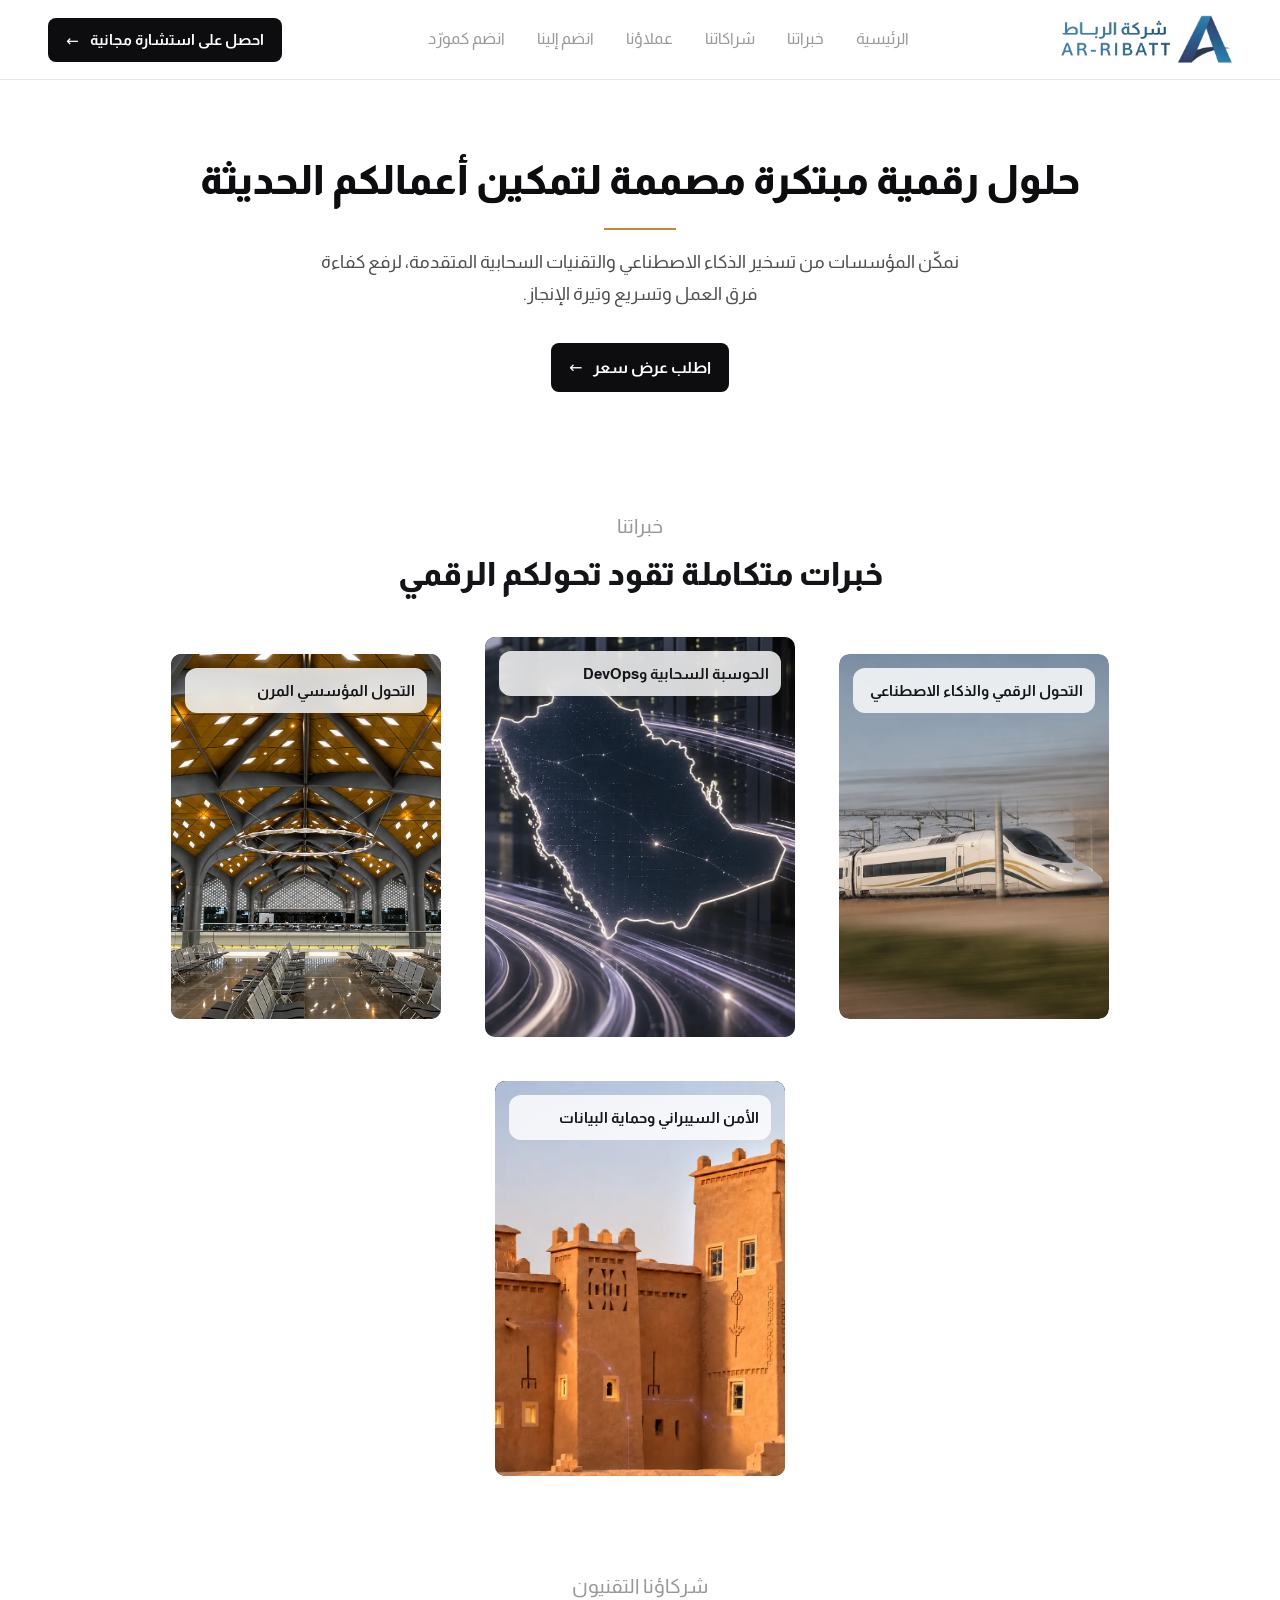
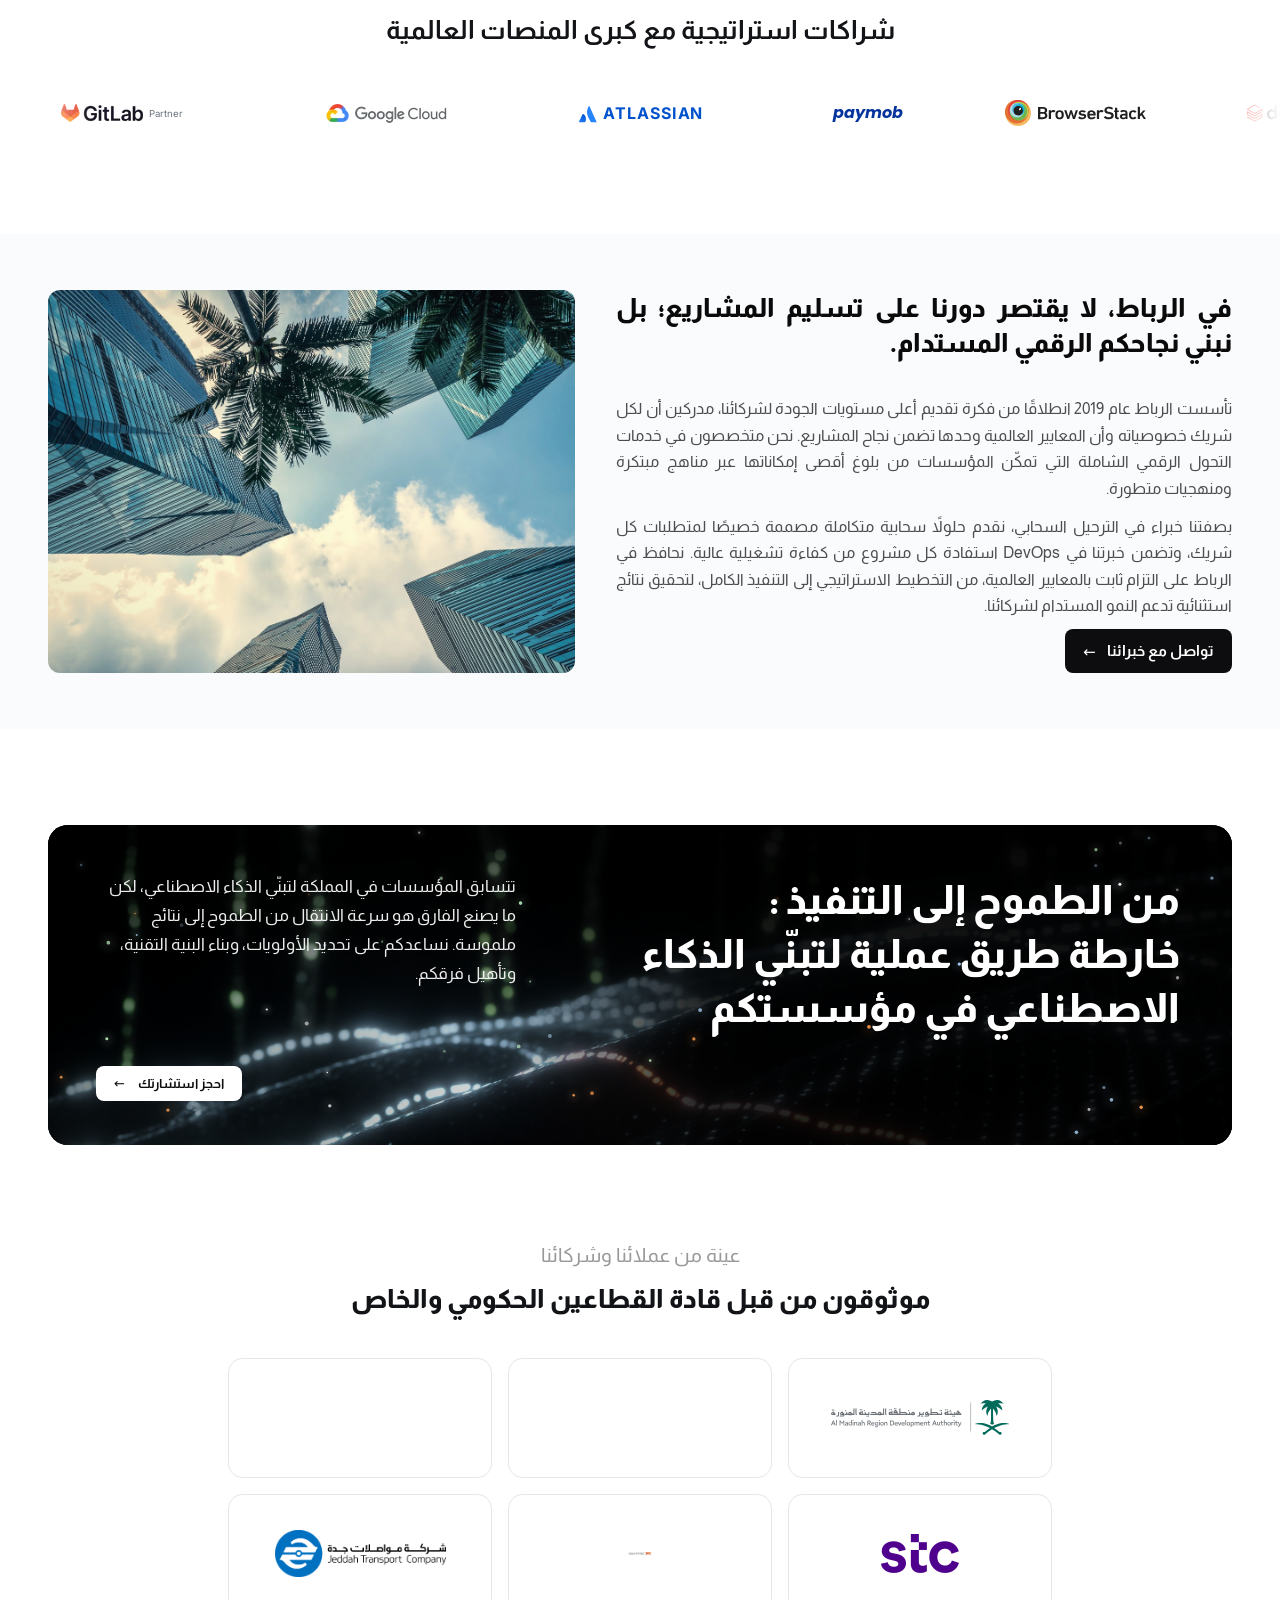
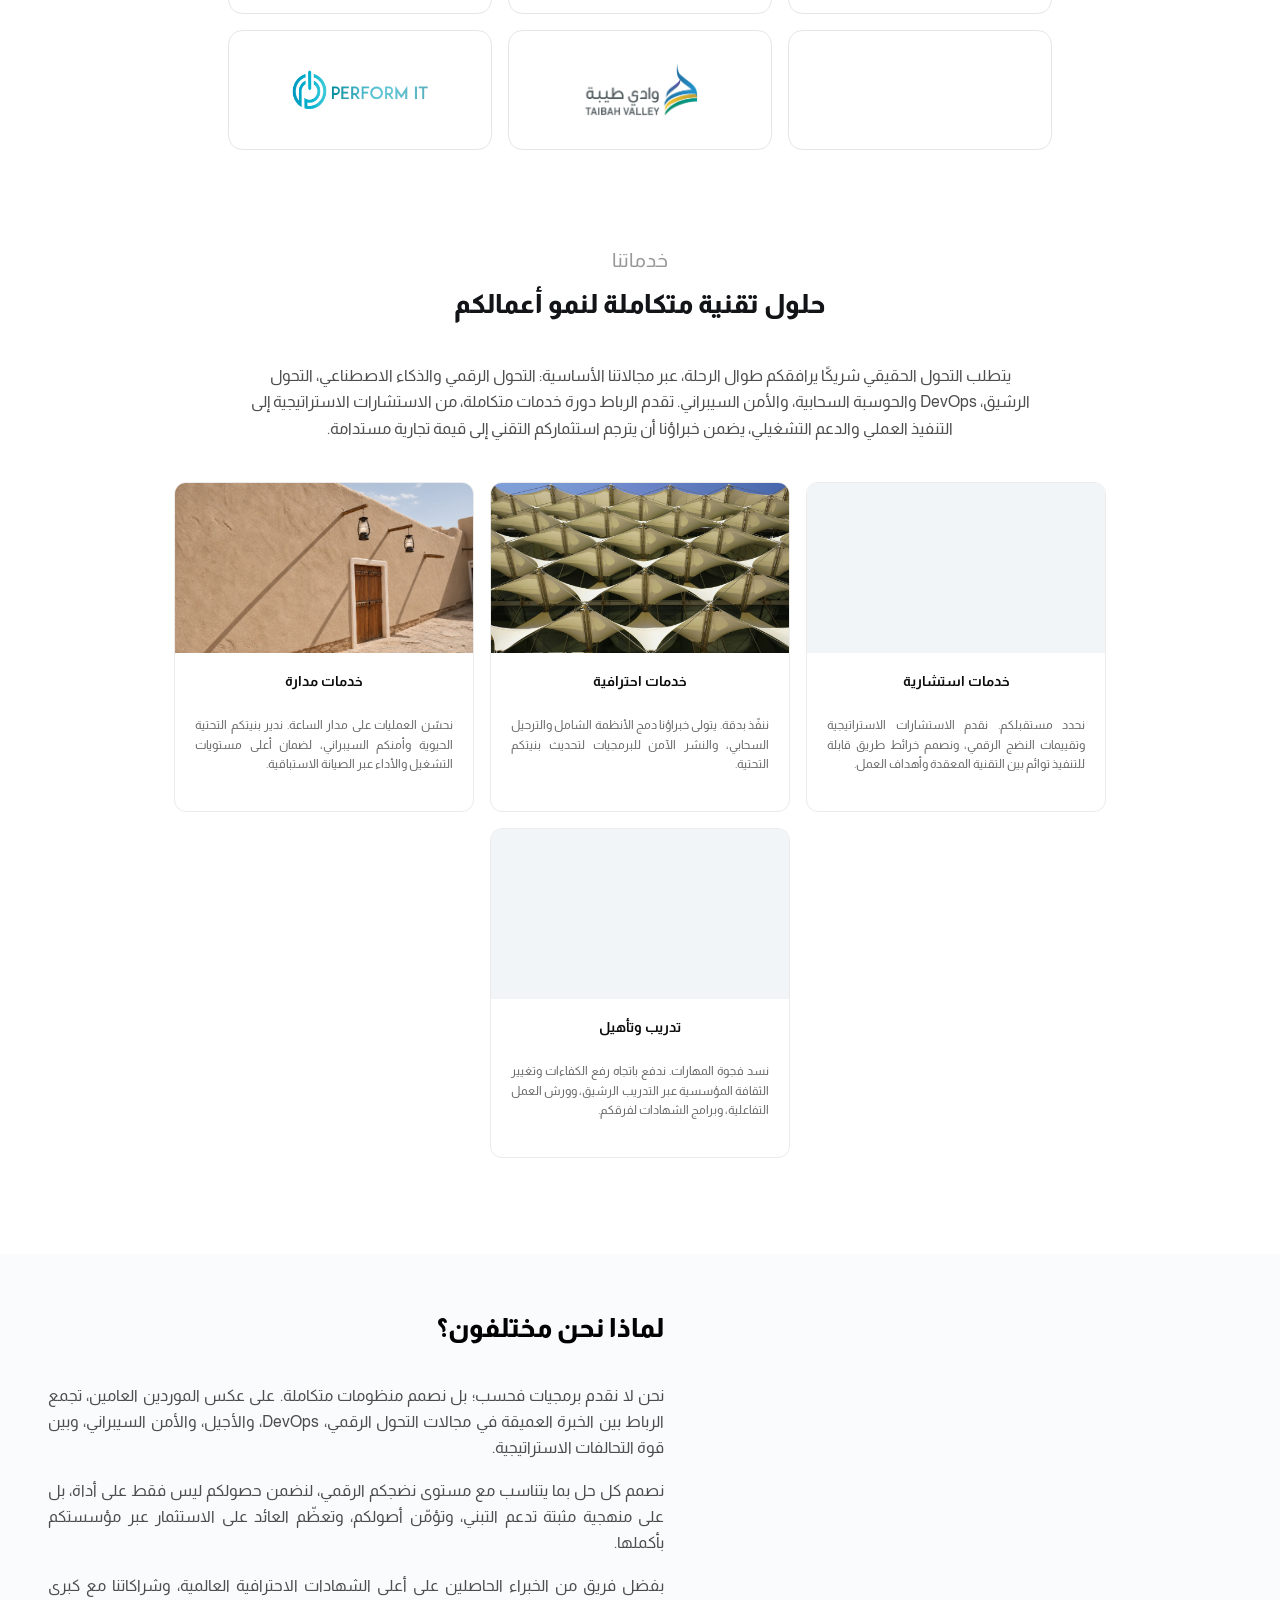
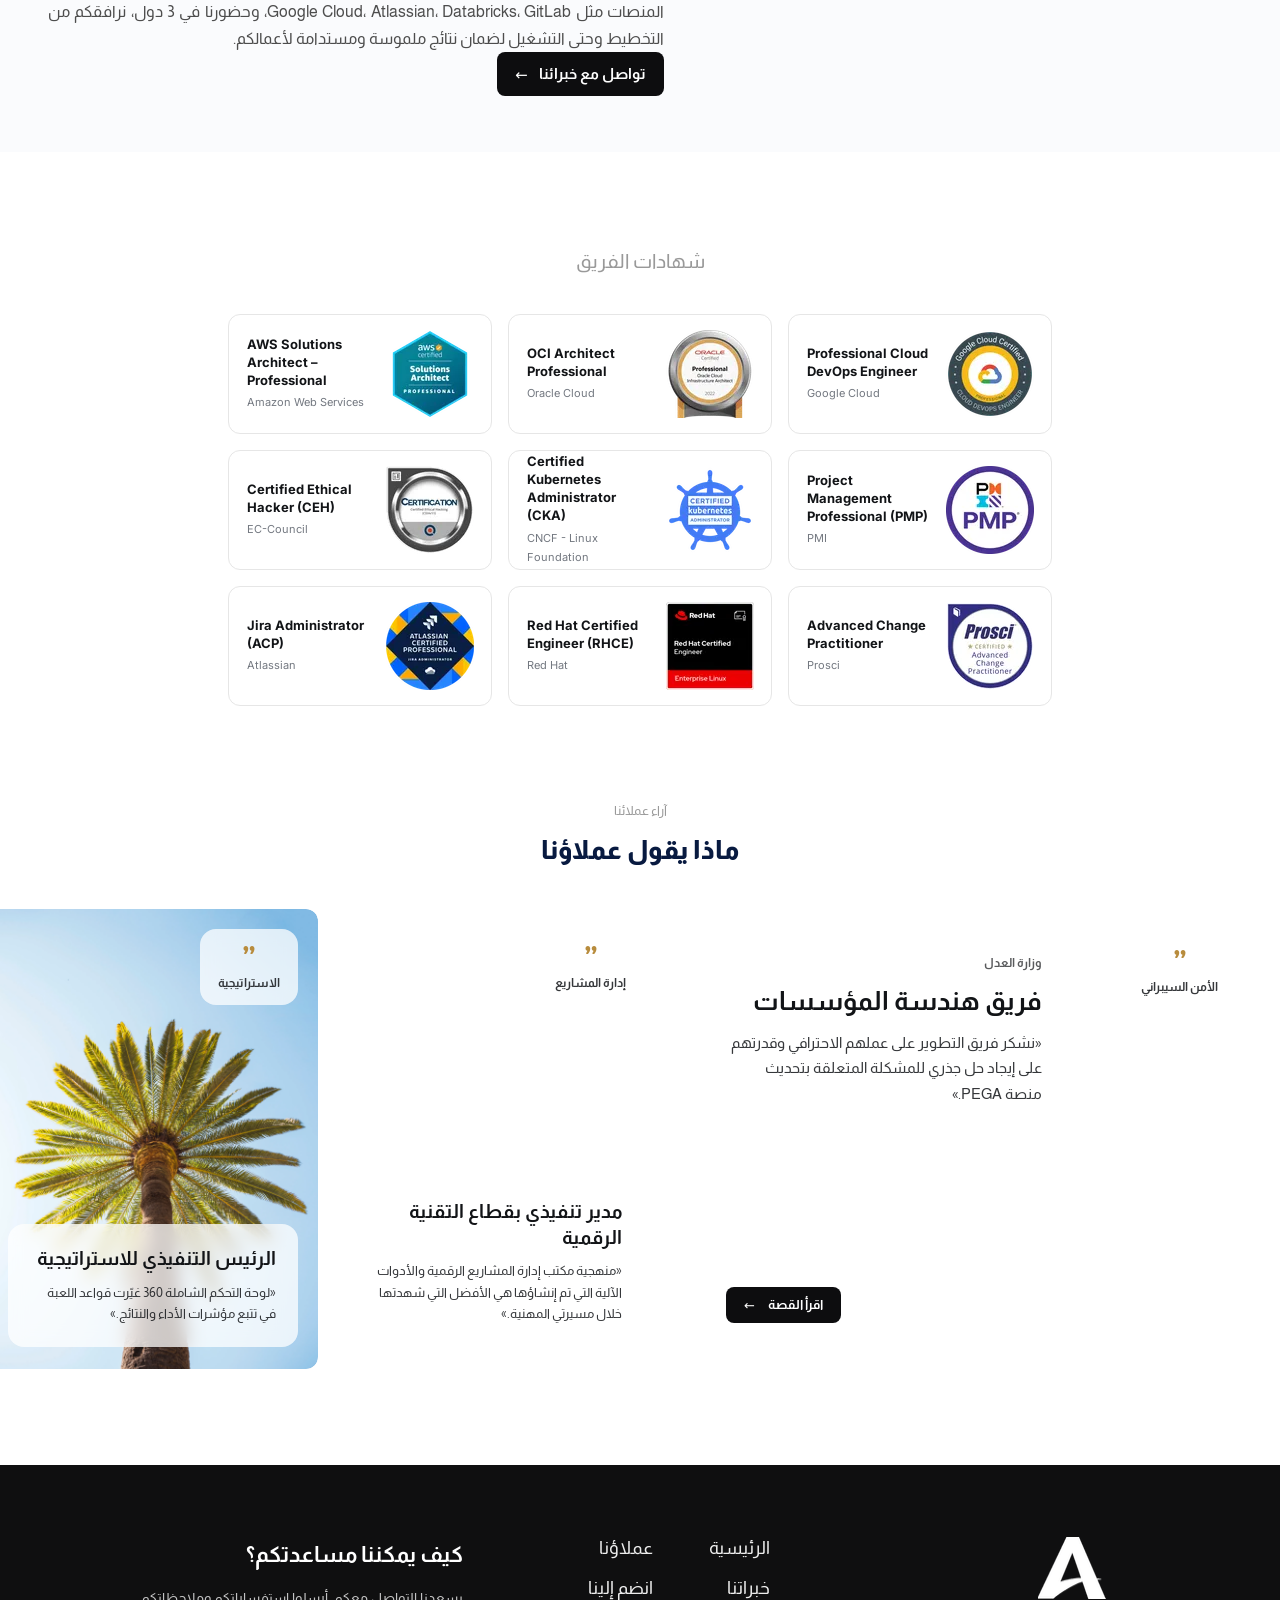
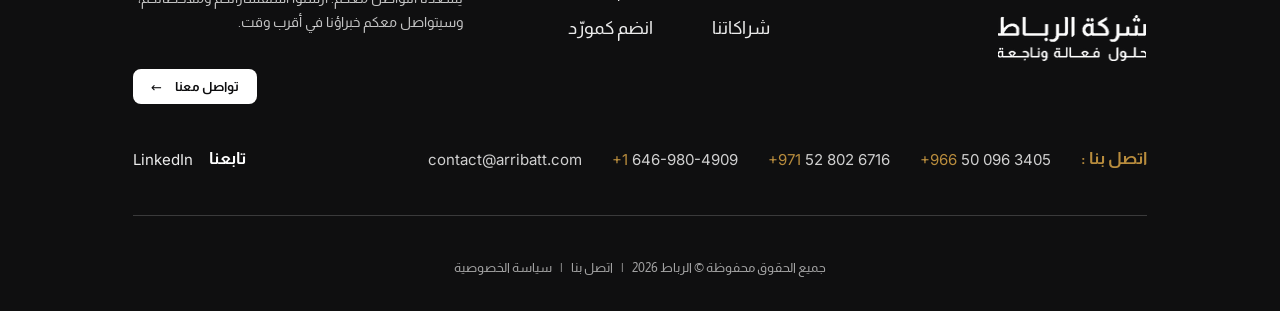
==== commit 125c2f11: "Serve client logos at original quality instead of shrinking them to the slot size. Co-authored-by: C" ====
--- a/index.html
+++ b/index.html
@@ -3,7 +3,7 @@
       function gtag(){dataLayer.push(arguments);}
       gtag('js', new Date());
       gtag('config', 'G-THDGBT9R9G');
-    </script><link rel="stylesheet" href="/_astro/almarai-latin-700-normal.4R4eSohO.css"></head><body class="min-h-dvh bg-white font-sans text-body antialiased"><a href="#main" class="sr-only focus:not-sr-only focus:absolute focus:start-4 focus:top-4 focus:z-[100] focus:rounded-btn focus:bg-ink focus:px-4 focus:py-2 focus:text-white">تخطي إلى المحتوى</a><header class="relative sticky top-0 z-50 h-20 border-b border-line bg-white"><div class="ms-auto me-auto w-full max-w-page ps-4 pe-4 md:ps-6 md:pe-6 xl:ps-12 xl:pe-12 h-full"><div class="flex h-full items-center justify-between"><a href="/" aria-label="شركة الرباط - AR-RIBATT" class="relative z-10 shrink-0 rounded-btn focus-visible:outline-2 focus-visible:outline-offset-2 focus-visible:outline-ink"><img src="/_astro/logo.D2VFjR-r_1rYaQx.webp" alt="شركة الرباط - AR-RIBATT" loading="eager" fetchpriority="high" decoding="async" width="1003" height="284" class="h-[50px] w-auto object-contain"></a><nav class="hidden lg:block" aria-label="القائمة الرئيسية"><ul class="flex items-center gap-8"><li><a href="#home" class="nav-link rounded-btn focus-visible:outline-2 focus-visible:outline-offset-4 focus-visible:outline-ink">الرئيسية</a></li><li><a href="#expertise" class="nav-link rounded-btn focus-visible:outline-2 focus-visible:outline-offset-4 focus-visible:outline-ink">خبراتنا</a></li><li><a href="#partners" class="nav-link rounded-btn focus-visible:outline-2 focus-visible:outline-offset-4 focus-visible:outline-ink">شراكاتنا</a></li><li><a href="#clients" class="nav-link rounded-btn focus-visible:outline-2 focus-visible:outline-offset-4 focus-visible:outline-ink">عملاؤنا</a></li><li><a href="https://qr.arribatt.sa/?id=form-1" class="nav-link rounded-btn focus-visible:outline-2 focus-visible:outline-offset-4 focus-visible:outline-ink" target="_blank" rel="noopener noreferrer">انضم إلينا</a></li><li><a href="https://qr.arribatt.sa/?id=form-3" class="nav-link rounded-btn focus-visible:outline-2 focus-visible:outline-offset-4 focus-visible:outline-ink" target="_blank" rel="noopener noreferrer">انضم كمورّد</a></li></ul></nav><div class="hidden lg:block"><a href="https://calendly.com/m-alzouaghi-arribatt/meet-with-arribatt" class="btn-ink btn-ink--dark btn-ink--lg focus-visible:outline-2 focus-visible:outline-offset-2 focus-visible:outline-gold" target="_blank" rel="noopener noreferrer"><span class="btn-ink__arrow btn-ink__arrow--out" aria-hidden="true"></span><span class="btn-ink__label">احصل على استشارة مجانية</span><span class="btn-ink__arrow btn-ink__arrow--in" aria-hidden="true"></span></a></div><details class="group lg:hidden"><summary class="flex size-11 cursor-pointer list-none items-center justify-center rounded-btn text-ink hover:bg-surface focus-visible:outline-2 focus-visible:outline-offset-2 focus-visible:outline-ink [&amp;::-webkit-details-marker]:hidden" aria-label="القائمة"><svg class="size-6 group-open:hidden" viewBox="0 0 24 24" fill="none" stroke="currentColor" stroke-width="2" stroke-linecap="round" aria-hidden="true"><path d="M4 7h16M4 12h16M4 17h16"></path></svg><svg class="hidden size-6 group-open:block" viewBox="0 0 24 24" fill="none" stroke="currentColor" stroke-width="2" stroke-linecap="round" aria-hidden="true"><path d="M6 6l12 12M18 6L6 18"></path></svg></summary><div class="absolute start-0 end-0 top-full w-full border-b border-line bg-white"><div class="ms-auto me-auto w-full max-w-page ps-4 pe-4 md:ps-6 md:pe-6 xl:ps-12 xl:pe-12"><nav class="flex flex-col gap-2 py-4" aria-label="القائمة الرئيسية"><ul class="flex flex-col"><li><a href="#home" class="block py-3 text-start font-normal text-ink no-underline transition-colors hover:text-gold focus-visible:outline-2 focus-visible:outline-offset-2 focus-visible:outline-ink">الرئيسية</a></li><li><a href="#expertise" class="block py-3 text-start font-normal text-ink no-underline transition-colors hover:text-gold focus-visible:outline-2 focus-visible:outline-offset-2 focus-visible:outline-ink">خبراتنا</a></li><li><a href="#partners" class="block py-3 text-start font-normal text-ink no-underline transition-colors hover:text-gold focus-visible:outline-2 focus-visible:outline-offset-2 focus-visible:outline-ink">شراكاتنا</a></li><li><a href="#clients" class="block py-3 text-start font-normal text-ink no-underline transition-colors hover:text-gold focus-visible:outline-2 focus-visible:outline-offset-2 focus-visible:outline-ink">عملاؤنا</a></li><li><a href="https://qr.arribatt.sa/?id=form-1" class="block py-3 text-start font-normal text-ink no-underline transition-colors hover:text-gold focus-visible:outline-2 focus-visible:outline-offset-2 focus-visible:outline-ink" target="_blank" rel="noopener noreferrer">انضم إلينا</a></li><li><a href="https://qr.arribatt.sa/?id=form-3" class="block py-3 text-start font-normal text-ink no-underline transition-colors hover:text-gold focus-visible:outline-2 focus-visible:outline-offset-2 focus-visible:outline-ink" target="_blank" rel="noopener noreferrer">انضم كمورّد</a></li></ul><a href="https://calendly.com/m-alzouaghi-arribatt/meet-with-arribatt" class="btn-ink btn-ink--dark btn-ink--lg focus-visible:outline-2 focus-visible:outline-offset-2 focus-visible:outline-gold w-full whitespace-nowrap" target="_blank" rel="noopener noreferrer"><span class="btn-ink__arrow btn-ink__arrow--out" aria-hidden="true"></span><span class="btn-ink__label">احصل على استشارة مجانية</span><span class="btn-ink__arrow btn-ink__arrow--in" aria-hidden="true"></span></a></nav></div></div></details></div></div></header><main id="main" tabindex="-1" data-locale="ar"><section id="home" class="relative isolate overflow-hidden scroll-mt-24 bg-white py-16 xl:py-[72px]"><div class="pointer-events-none absolute inset-0 opacity-35" aria-hidden="true"><img src="/_astro/hero-lines.3NPXnAbR_jAh8v.svg" alt loading="eager" decoding="async" width="1280" height="251" class="absolute inset-0 h-full w-full object-cover"><img src="/_astro/hero-dots.DGAd6fWE_ZMkqzb.svg" alt loading="eager" decoding="async" width="1286" height="254" class="absolute inset-0 h-full w-full object-cover"></div><div class="ms-auto me-auto w-full max-w-page ps-4 pe-4 md:ps-6 md:pe-6 xl:ps-12 xl:pe-12 relative"><div class="flex flex-col items-center text-center"><h1 class="hero-enter hero-enter--1 max-w-[920px] text-[clamp(1.75rem,2vw+1rem,40px)] font-extrabold leading-[1.4] text-ink">حلول رقمية مبتكرة مصممة لتمكين أعمالكم الحديثة</h1><span class="hero-rule" aria-hidden="true"></span><p class="hero-enter hero-enter--2 mt-4 max-w-[640px] text-lg leading-[1.8] text-body">نمكّن المؤسسات من تسخير الذكاء الاصطناعي والتقنيات السحابية المتقدمة، لرفع كفاءة فرق العمل وتسريع وتيرة الإنجاز.</p><div class="hero-enter hero-enter--3 mt-8"><a href="https://qr.arribatt.sa/?id=form-2" class="btn-ink btn-ink--dark btn-ink--xl focus-visible:outline-2 focus-visible:outline-offset-2 focus-visible:outline-gold" target="_blank" rel="noopener noreferrer"><span class="btn-ink__arrow btn-ink__arrow--out" aria-hidden="true"></span><span class="btn-ink__label">اطلب عرض سعر</span><span class="btn-ink__arrow btn-ink__arrow--in" aria-hidden="true"></span></a></div></div></div></section><section id="expertise" class="scroll-mt-24 bg-white py-12"><div class="ms-auto me-auto w-full max-w-page ps-4 pe-4 md:ps-6 md:pe-6 xl:ps-12 xl:pe-12 flex flex-col items-center gap-10"><div class="flex flex-col items-center gap-3 text-center"><p class="text-xl font-normal text-muted">خبراتنا</p><h2 class="leading-[1.4] font-extrabold text-[32px] text-heading">خبرات متكاملة تقود تحولكم الرقمي</h2></div><ul class="flex w-full snap-x snap-mandatory items-center gap-4 overflow-x-auto [scrollbar-width:none] [-ms-overflow-style:none] [&amp;::-webkit-scrollbar]:hidden xl:flex-wrap xl:justify-center xl:gap-11 xl:overflow-visible"><li class="x-card w-[75%] shrink-0 snap-start xl:w-[var(--w)] xl:shrink-0" style="--w:270px;--h:365px;background-image:none"><div class="x-card__media"><img src="/_astro/digital-ai.BuF8sNp3_1Nud4Y.webp" alt="التحول الرقمي والذكاء الاصطناعي" style="height:100%;left:-103.23%;top:-0.11%;width:232.28%" loading="lazy" decoding="async" width="1655" height="950" class="max-w-none xl:absolute"></div><div class="x-card__panel"><div class="x-card__content"><h3 class="x-card__title">التحول الرقمي والذكاء الاصطناعي</h3><p class="x-card__text">نسخّر الذكاء الاصطناعي والتحول الرقمي لتمكين مؤسستكم من الابتكار وتسريع النمو.</p></div><div class="x-card__cta"><a href="https://calendly.com/m-alzouaghi-arribatt/meet-with-arribatt" class="btn-ink btn-ink--dark btn-ink--sm focus-visible:outline-2 focus-visible:outline-offset-2 focus-visible:outline-gold" target="_blank" rel="noopener noreferrer"><span class="btn-ink__arrow btn-ink__arrow--out" aria-hidden="true"></span><span class="btn-ink__label">اكتشف المزيد</span><span class="btn-ink__arrow btn-ink__arrow--in" aria-hidden="true"></span></a></div></div></li><li class="x-card w-[75%] shrink-0 snap-start xl:w-[var(--w)] xl:shrink-0" style="--w:310px;--h:400px;background-image:linear-gradient(135.94deg, rgb(18, 46, 92) 0%, rgb(36, 97, 158) 71.429%)"><div class="x-card__media"><img src="/_astro/cloud-devops.ePCq-_FP_VWO2.webp" alt="الحوسبة السحابية وDevOps" style="height:101.21%;left:-118.83%;top:0.05%;width:234.92%" loading="lazy" decoding="async" width="1672" height="941" class="max-w-none xl:absolute"></div><div class="x-card__panel"><div class="x-card__content"><h3 class="x-card__title">الحوسبة السحابية وDevOps</h3><p class="x-card__text">ترحيل سحابي سلس وأتمتة DevOps لتشغيل أسرع وأكثر موثوقية لبنيتكم التحتية.</p></div><div class="x-card__cta"><a href="https://calendly.com/m-alzouaghi-arribatt/meet-with-arribatt" class="btn-ink btn-ink--dark btn-ink--sm focus-visible:outline-2 focus-visible:outline-offset-2 focus-visible:outline-gold" target="_blank" rel="noopener noreferrer"><span class="btn-ink__arrow btn-ink__arrow--out" aria-hidden="true"></span><span class="btn-ink__label">اكتشف المزيد</span><span class="btn-ink__arrow btn-ink__arrow--in" aria-hidden="true"></span></a></div></div></li><li class="x-card w-[75%] shrink-0 snap-start xl:w-[var(--w)] xl:shrink-0" style="--w:270px;--h:365px;background-image:linear-gradient(134.6deg, rgb(10, 26, 61) 0%, rgb(20, 61, 117) 71.429%)"><div class="x-card__media"><img src="/_astro/agile.X4Pp-ks4_Z1QyyD6.webp" alt="التحول المؤسسي المرن" style="inset:0;width:100%;height:100%;object-fit:cover" loading="lazy" decoding="async" width="1464" height="1074" class="max-w-none xl:absolute"></div><div class="x-card__panel"><div class="x-card__content"><h3 class="x-card__title">التحول المؤسسي المرن</h3><p class="x-card__text">نرسّخ ثقافة العمل المرن (Agile &amp; Scrum) لتسريع التسليم ورفع كفاءة فرق العمل في مؤسستكم.</p></div><div class="x-card__cta"><a href="https://calendly.com/m-alzouaghi-arribatt/meet-with-arribatt" class="btn-ink btn-ink--dark btn-ink--sm focus-visible:outline-2 focus-visible:outline-offset-2 focus-visible:outline-gold" target="_blank" rel="noopener noreferrer"><span class="btn-ink__arrow btn-ink__arrow--out" aria-hidden="true"></span><span class="btn-ink__label">اكتشف المزيد</span><span class="btn-ink__arrow btn-ink__arrow--in" aria-hidden="true"></span></a></div></div></li><li class="x-card w-[75%] shrink-0 snap-start xl:w-[var(--w)] xl:shrink-0" style="--w:290px;--h:395px;background-image:linear-gradient(134.39deg, rgb(13, 31, 71) 0%, rgb(26, 71, 128) 71.429%)"><div class="x-card__media"><img src="/_astro/cybersecurity.xZYOoj6X_ZU1NrU.webp" alt="الأمن السيبراني وحماية البيانات" style="height:100%;left:-3.16%;top:0.1%;width:242.02%" loading="lazy" decoding="async" width="1672" height="941" class="max-w-none xl:absolute"></div><div class="x-card__panel"><div class="x-card__content"><h3 class="x-card__title">الأمن السيبراني وحماية البيانات</h3><p class="x-card__text">حماية متكاملة لبياناتكم وأنظمتكم عبر حلول أمن سيبراني استباقية ومراقبة مستمرة على مدار الساعة.</p></div><div class="x-card__cta"><a href="https://calendly.com/m-alzouaghi-arribatt/meet-with-arribatt" class="btn-ink btn-ink--dark btn-ink--sm focus-visible:outline-2 focus-visible:outline-offset-2 focus-visible:outline-gold" target="_blank" rel="noopener noreferrer"><span class="btn-ink__arrow btn-ink__arrow--out" aria-hidden="true"></span><span class="btn-ink__label">اكتشف المزيد</span><span class="btn-ink__arrow btn-ink__arrow--in" aria-hidden="true"></span></a></div></div></li></ul></div></section><section id="partners" class="scroll-mt-24 bg-white py-12 pb-24"><div class="ms-auto me-auto w-full max-w-page ps-4 pe-4 md:ps-6 md:pe-6 xl:ps-12 xl:pe-12 mb-10 flex flex-col items-center"><div class="flex flex-col items-center gap-3 text-center gap-3"><p class="text-xl font-normal text-muted">شركاؤنا التقنيون</p><h2 class="leading-[1.4] font-bold text-[26px] text-heading">شراكات استراتيجية مع كبرى المنصات العالمية</h2></div></div><div class="marquee relative mx-auto h-[50px] w-full max-w-page overflow-hidden px-4 md:px-6 xl:px-12"><div class="pointer-events-none absolute inset-y-0 start-0 z-1 h-[50px] w-[90px] bg-linear-to-r from-white to-transparent" aria-hidden="true"></div><div class="pointer-events-none absolute inset-y-0 end-0 z-1 h-[50px] w-[90px] bg-linear-to-l from-white to-transparent" aria-hidden="true"></div><div class="marquee__track flex h-[50px] w-max items-center"><ul class="flex shrink-0 items-center gap-[130px] pe-[130px]"><li class="flex w-[148px] shrink-0 items-center justify-center gap-1.5"><img src="/_astro/gitlab.0oqT5avN_bjvwU.webp" alt="GitLab" loading="lazy" decoding="async" width="82" height="18" class="h-[18px] w-[82px] object-cover"><span class="font-latin text-[9.6px] text-[#6b7380]">Partner</span></li><li class="flex shrink-0 items-center justify-center"><img src="/_astro/google-cloud.CJPN-X8w_Z16N8yL.webp" alt="Google Cloud" loading="lazy" decoding="async" width="122" height="19" class="h-[19px] w-[122px] object-cover"></li><li class="flex shrink-0 items-center justify-center gap-1.5 font-latin text-base font-bold tracking-[0.96px] text-[#0052cc]"><img src="/_astro/atlassian-mark.9yQa8FIi_5OESP.svg" alt loading="lazy" decoding="async" width="19" height="19" class="size-[18.8px]"><span>ATLASSIAN</span></li><li class="flex shrink-0 items-center justify-center font-paymob text-base font-bold italic text-[#05339e]">paymob</li><li class="flex shrink-0 items-center justify-center"><span class="relative block h-[41.6px] w-[83.2px]"><img src="/_astro/browserstack.Ki-fsA3B_2p1H18.svg" alt="BrowserStack" loading="lazy" decoding="async" width="141" height="26" class="absolute top-[18.75%] start-[-34.74%] max-w-none"></span></li><li class="flex shrink-0 items-center justify-center"><img src="/_astro/databricks.DVVjJMdG_Z1Q6LdH.svg" alt="Databricks" loading="lazy" decoding="async" width="106" height="18" class="h-[17.6px] w-[105.6px]"></li></ul><ul class="flex shrink-0 items-center gap-[130px] pe-[130px]" aria-hidden="true"><li class="flex w-[148px] shrink-0 items-center justify-center gap-1.5"><img src="/_astro/gitlab.0oqT5avN_bjvwU.webp" alt="GitLab" loading="lazy" decoding="async" width="82" height="18" class="h-[18px] w-[82px] object-cover"><span class="font-latin text-[9.6px] text-[#6b7380]">Partner</span></li><li class="flex shrink-0 items-center justify-center"><img src="/_astro/google-cloud.CJPN-X8w_Z16N8yL.webp" alt="Google Cloud" loading="lazy" decoding="async" width="122" height="19" class="h-[19px] w-[122px] object-cover"></li><li class="flex shrink-0 items-center justify-center gap-1.5 font-latin text-base font-bold tracking-[0.96px] text-[#0052cc]"><img src="/_astro/atlassian-mark.9yQa8FIi_5OESP.svg" alt loading="lazy" decoding="async" width="19" height="19" class="size-[18.8px]"><span>ATLASSIAN</span></li><li class="flex shrink-0 items-center justify-center font-paymob text-base font-bold italic text-[#05339e]">paymob</li><li class="flex shrink-0 items-center justify-center"><span class="relative block h-[41.6px] w-[83.2px]"><img src="/_astro/browserstack-2.C2VnJYYT_2p1H18.svg" alt loading="lazy" decoding="async" width="141" height="26" class="absolute top-[18.75%] start-[-34.74%] max-w-none"></span></li><li class="flex shrink-0 items-center justify-center"><img src="/_astro/databricks.DVVjJMdG_Z1Q6LdH.svg" alt="Databricks" loading="lazy" decoding="async" width="106" height="18" class="h-[17.6px] w-[105.6px]"></li></ul></div></div></section><section id="about" class="split scroll-mt-24 bg-surface py-14 split--about"><div class="ms-auto me-auto w-full max-w-page ps-4 pe-4 md:ps-6 md:pe-6 xl:ps-12 xl:pe-12"><div class="flex flex-col items-start gap-10 xl:flex-row xl:gap-[41px]"><div class="flex min-h-0 min-w-0 flex-1 flex-col items-start xl:min-h-[383px] xl:flex-[1_1_706px]"><h2 class="w-full font-extrabold mb-9 text-[26px] leading-[1.35] text-title text-justify">في الرباط، لا يقتصر دورنا على تسليم المشاريع؛ بل نبني نجاحكم الرقمي المستدام.</h2><div class="flex w-full flex-col max-w-[660px] gap-3"><p class="text-justify text-base leading-[1.65] text-body">تأسست الرباط عام 2019 انطلاقًا من فكرة تقديم أعلى مستويات الجودة لشركائنا، مدركين أن لكل شريك خصوصياته وأن المعايير العالمية وحدها تضمن نجاح المشاريع. نحن متخصصون في خدمات التحول الرقمي الشاملة التي تمكّن المؤسسات من بلوغ أقصى إمكاناتها عبر مناهج مبتكرة ومنهجيات متطورة.</p><p class="text-justify text-base leading-[1.65] text-body">بصفتنا خبراء في الترحيل السحابي، نقدم حلولاً سحابية متكاملة مصممة خصيصًا لمتطلبات كل شريك، وتضمن خبرتنا في DevOps استفادة كل مشروع من كفاءة تشغيلية عالية. نحافظ في الرباط على التزام ثابت بالمعايير العالمية، من التخطيط الاستراتيجي إلى التنفيذ الكامل، لتحقيق نتائج استثنائية تدعم النمو المستدام لشركائنا.</p></div><a href="https://calendly.com/m-alzouaghi-arribatt/meet-with-arribatt" class="btn-ink btn-ink--dark btn-ink--lg focus-visible:outline-2 focus-visible:outline-offset-2 focus-visible:outline-gold mt-4 xl:mt-auto" target="_blank" rel="noopener noreferrer"><span class="btn-ink__arrow btn-ink__arrow--out" aria-hidden="true"></span><span class="btn-ink__label">تواصل مع خبرائنا</span><span class="btn-ink__arrow btn-ink__arrow--in" aria-hidden="true"></span></a></div><div class="split-photo h-auto w-full max-w-[527px] shrink-0 overflow-hidden rounded-card xl:h-[383px] xl:w-[527px] xl:flex-[0_0_527px]"><img src="/_astro/about.DB5jnd_7_1qwkGR.webp" alt="واجهة معمارية حديثة" loading="lazy" sizes="527px" decoding="async" width="2576" height="1720" class="aspect-[527/383] h-full w-full object-cover xl:aspect-auto"></div></div></div></section><section class="bg-white pb-0 pt-14 xl:pt-24"><div class="ms-auto me-auto w-full max-w-page ps-4 pe-4 md:ps-6 md:pe-6 xl:ps-12 xl:pe-12"><div class="banner relative flex min-h-[320px] flex-col items-start gap-6 overflow-hidden rounded-[20px] bg-black px-6 pb-24 pt-8 xl:flex-row xl:gap-16 xl:ps-[52px] xl:pe-12 xl:pb-11 xl:pt-12"><div class="banner__bg pointer-events-none absolute inset-0" aria-hidden="true" dir="ltr"><div class="banner__bg-zoom"><img src="/_astro/banner-bg.DKNZC5jt.png" alt="" width="4096" height="2280" class="banner__bg-image" loading="lazy" decoding="async"></div><div class="banner__overlay absolute inset-0 bg-[linear-gradient(180deg,rgba(0,0,0,0.7)_0%,rgba(0,0,0,0)_60%),linear-gradient(90deg,rgba(0,0,0,0.95)_0%,rgba(0,0,0,0.85)_45%,rgba(0,0,0,0.15)_62%,rgba(0,0,0,0.5)_100%)] ltr:scale-x-[-1]"></div><div class="banner__particles"><div class="banner__particles-track"><img src="/_astro/banner-particles.DuXMQttF.svg" alt="" width="1274" height="339"><img src="/_astro/banner-particles.DuXMQttF.svg" alt="" width="1274" height="339"></div></div></div><h2 class="relative w-full shrink-0 text-[clamp(1.5rem,2vw+1rem,40px)] font-extrabold leading-[1.35] text-white xl:w-[600px] xl:flex-[0_0_600px]">من الطموح إلى التنفيذ :<br>خارطة طريق عملية لتبنّي الذكاء الاصطناعي في مؤسستكم</h2><p class="relative min-w-0 flex-1 text-[17px] leading-[1.7] text-white/92">تتسابق المؤسسات في المملكة لتبنّي الذكاء الاصطناعي، لكن ما يصنع الفارق هو سرعة الانتقال من الطموح إلى نتائج ملموسة. نساعدكم على تحديد الأولويات، وبناء البنية التقنية، وتأهيل فرقكم.</p><a href="https://calendly.com/m-alzouaghi-arribatt/meet-with-arribatt" class="btn-ink btn-ink--light btn-ink--sm focus-visible:outline-2 focus-visible:outline-offset-2 focus-visible:outline-white absolute end-6 bottom-8 xl:end-12 xl:bottom-11" target="_blank" rel="noopener noreferrer"><span class="btn-ink__arrow btn-ink__arrow--out" aria-hidden="true"></span><span class="btn-ink__label">احجز استشارتك</span><span class="btn-ink__arrow btn-ink__arrow--in" aria-hidden="true"></span></a></div></div></section><script type="module">function e(e){return e.getAnimations().find(e=>e instanceof CSSAnimation&&e.animationName===`banner-snow`)}function t(){window.matchMedia(`(prefers-reduced-motion: reduce)`).matches||document.querySelectorAll(`.banner`).forEach(t=>{if(!(t instanceof HTMLElement)||t.dataset.snowBound===`1`)return;t.dataset.snowBound=`1`;let n=t.querySelector(`.banner__particles-track`);if(!n)return;let r=!1,i=t=>{let i=e(n);if(!i)return;let a=Number(i.effect?.getComputedTiming().duration)||42e3,o=Number(i.currentTime??0);if(t<0&&o<=0&&(i.currentTime=a),i.playbackRate=t,t<0&&!r){r=!0;let t=()=>{let i=e(n);if(!i||i.playbackRate>=0){r=!1;return}let a=Number(i.effect?.getComputedTiming().duration)||42e3;Number(i.currentTime??0)<=16&&(i.currentTime=a),requestAnimationFrame(t)};requestAnimationFrame(t)}};t.addEventListener(`mouseenter`,()=>i(-1)),t.addEventListener(`mouseleave`,()=>i(1)),t.addEventListener(`focusin`,()=>i(-1)),t.addEventListener(`focusout`,e=>{let n=e.relatedTarget;n instanceof Node&&t.contains(n)||i(1)})})}t();</script><section id="clients" class="scroll-mt-24 bg-white pb-12 pt-16 xl:pt-24"><div class="ms-auto me-auto w-full max-w-page ps-4 pe-4 md:ps-6 md:pe-6 xl:ps-12 xl:pe-12 flex flex-col items-center gap-10"><div class="flex flex-col items-center gap-3 text-center"><p class="text-xl font-normal text-muted">عينة من عملائنا وشركائنا</p><h2 class="leading-[1.4] font-extrabold text-[26px] text-heading">موثوقون من قبل قادة القطاعين الحكومي والخاص</h2></div><ul class="grid w-full grid-cols-2 gap-4 md:grid-cols-3 xl:w-auto xl:grid-cols-[repeat(3,264px)]"><li><div class="overflow-hidden bg-white logo-cell flex h-[120px] items-center justify-center overflow-hidden rounded-[14.4px] px-[28.8px] py-6"><img src="/_astro/mda.Br_hAPNj_1912sA.svg" alt="هيئة تطوير منطقة المدينة المنورة" style="width:179.991px;height:34.809px" loading="lazy" sizes="180px" decoding="async" width="180" height="35" class="shrink-0 max-w-none object-contain"></div></li><li><div class="overflow-hidden bg-white logo-cell flex h-[120px] items-center justify-center overflow-hidden rounded-[14.4px] px-[28.8px] py-6"><img src="/_astro/bgc.KmzEojk0_Z2jtO4B.webp" alt="Boston Consulting Group" style="width:126.701px;height:71.269px" loading="lazy" sizes="127px" decoding="async" width="127" height="71" class="shrink-0 max-w-none object-contain"></div></li><li><div class="overflow-hidden bg-white logo-cell flex h-[120px] items-center justify-center overflow-hidden rounded-[14.4px] px-[28.8px] py-6"><img src="/_astro/moj.CkbzOV9D_Z11PfIz.webp" alt="وزارة العدل" style="width:143.52px;height:143.52px" loading="lazy" sizes="144px" decoding="async" width="144" height="144" class="shrink-0 max-w-none object-contain"></div></li><li><div class="overflow-hidden bg-white logo-cell flex h-[120px] items-center justify-center overflow-hidden rounded-[14.4px] px-[28.8px] py-6"><img src="/_astro/stc.CBinUUbg_ZCFYWM.webp" alt="stc" style="width:77.376px;height:38.688px" loading="lazy" sizes="77px" decoding="async" width="77" height="39" class="shrink-0 max-w-none object-cover"></div></li><li><div class="overflow-hidden bg-white logo-cell flex h-[120px] items-center justify-center overflow-hidden rounded-[14.4px] px-[28.8px] py-6"><img src="/_astro/tamkeen.s6UEfKw6_1kH7pG.webp" alt="تمكين للتقنيات" style="width:180px;height:31.82px" loading="lazy" sizes="180px" decoding="async" width="180" height="32" class="shrink-0 max-w-none object-contain"></div></li><li><div class="overflow-hidden bg-white logo-cell flex h-[120px] items-center justify-center overflow-hidden rounded-[14.4px] px-[28.8px] py-6"><img src="/_astro/jtc.CRgW4-S0_ZOxtIs.webp" alt="شركة مواصلات جدة" style="width:171px;height:47.298px" loading="lazy" sizes="171px" decoding="async" width="171" height="47" class="shrink-0 max-w-none object-cover"></div></li><li><div class="overflow-hidden bg-white logo-cell flex h-[120px] items-center justify-center overflow-hidden rounded-[14.4px] px-[28.8px] py-6"><img src="/_astro/rua-almadinah.nawJWCRb_ZdI0QD.webp" alt="رؤى المدينة القابضة" style="width:144.768px;height:75.469px" loading="lazy" sizes="145px" decoding="async" width="145" height="75" class="shrink-0 max-w-none object-cover"></div></li><li><div class="overflow-hidden bg-white logo-cell flex h-[120px] items-center justify-center overflow-hidden rounded-[14.4px] px-[28.8px] py-6"><img src="/_astro/taibah-valley.BYlgP8Xm_IsHCW.webp" alt="وادي طيبة" style="width:116.07px;height:53.04px" loading="lazy" sizes="116px" decoding="async" width="116" height="53" class="shrink-0 max-w-none object-cover"></div></li><li><div class="overflow-hidden bg-white logo-cell flex h-[120px] items-center justify-center overflow-hidden rounded-[14.4px] px-[28.8px] py-6"><img src="/_astro/perform-it.D4o0i29M_Z1BwQuN.webp" alt="Perform IT" style="width:137.28px;height:68.64px" loading="lazy" sizes="137px" decoding="async" width="137" height="69" class="shrink-0 max-w-none object-cover"></div></li></ul></div></section><section id="services" class="scroll-mt-24 bg-white pb-16 pt-12 xl:pb-24"><div class="ms-auto me-auto w-full max-w-page ps-4 pe-4 md:ps-6 md:pe-6 xl:ps-12 xl:pe-12 flex flex-col items-center gap-10"><div class="flex flex-col items-center gap-3 text-center"><p class="text-xl font-normal text-muted">خدماتنا</p><h2 class="leading-[1.4] font-extrabold text-[26px] text-heading mb-[29px] text-black">حلول تقنية متكاملة لنمو أعمالكم</h2><p class="max-w-[792px] text-base leading-[1.65] text-body ms-auto me-auto text-[#595959]">يتطلب التحول الحقيقي شريكًا يرافقكم طوال الرحلة، عبر مجالاتنا الأساسية: التحول الرقمي والذكاء الاصطناعي، التحول الرشيق، DevOps والحوسبة السحابية، والأمن السيبراني. تقدم الرباط دورة خدمات متكاملة، من الاستشارات الاستراتيجية إلى التنفيذ العملي والدعم التشغيلي، يضمن خبراؤنا أن يترجم استثماركم التقني إلى قيمة تجارية مستدامة.</p></div><ul class="flex w-full snap-x snap-mandatory gap-4 overflow-x-auto [scrollbar-width:none] [-ms-overflow-style:none] [&amp;::-webkit-scrollbar]:hidden xl:flex-wrap xl:justify-center xl:overflow-visible"><li class="s-card w-[75%] shrink-0 snap-start xl:h-[330px] xl:w-[300px]"><div class="s-card__photo"><img src="/_astro/consulting.DAp-a9V0_Z2dn7iq.webp" alt style="position:absolute;height:115.84%;left:-13.07%;top:-15.82%;width:126.15%;max-width:none" loading="lazy" decoding="async" width="4096" height="4096" class="h-full w-full object-cover"></div><div class="s-card__frost" aria-hidden="true"><img src="/_astro/consulting.DAp-a9V0_Z2dn7iq.webp" alt loading="lazy" decoding="async" width="4096" height="4096" class="h-full w-full object-cover"></div><div class="s-card__body"><h3 class="s-card__title">خدمات استشارية</h3><div class="s-card__text"><p>نحدد مستقبلكم. نقدم الاستشارات الاستراتيجية وتقييمات النضج الرقمي، ونصمم خرائط طريق قابلة للتنفيذ توائم بين التقنية المعقدة وأهداف العمل.</p></div></div><div class="s-card__cta"><a href="https://calendly.com/m-alzouaghi-arribatt/meet-with-arribatt" class="btn-ink btn-ink--dark btn-ink--sm focus-visible:outline-2 focus-visible:outline-offset-2 focus-visible:outline-gold" target="_blank" rel="noopener noreferrer"><span class="btn-ink__arrow btn-ink__arrow--out" aria-hidden="true"></span><span class="btn-ink__label">اكتشف المزيد</span><span class="btn-ink__arrow btn-ink__arrow--in" aria-hidden="true"></span></a></div></li><li class="s-card w-[75%] shrink-0 snap-start xl:h-[330px] xl:w-[300px]"><div class="s-card__photo"><img src="/_astro/professional.Cj36oJdB_ZnlIlS.webp" alt style loading="lazy" decoding="async" width="4096" height="2731" class="h-full w-full object-cover"></div><div class="s-card__frost" aria-hidden="true"><img src="/_astro/professional.Cj36oJdB_ZnlIlS.webp" alt loading="lazy" decoding="async" width="4096" height="2731" class="h-full w-full object-cover"></div><div class="s-card__body"><h3 class="s-card__title">خدمات احترافية</h3><div class="s-card__text"><p>ننفّذ بدقة. يتولى خبراؤنا دمج الأنظمة الشامل والترحيل السحابي، والنشر الآمن للبرمجيات لتحديث بنيتكم التحتية.</p></div></div><div class="s-card__cta"><a href="https://calendly.com/m-alzouaghi-arribatt/meet-with-arribatt" class="btn-ink btn-ink--dark btn-ink--sm focus-visible:outline-2 focus-visible:outline-offset-2 focus-visible:outline-gold" target="_blank" rel="noopener noreferrer"><span class="btn-ink__arrow btn-ink__arrow--out" aria-hidden="true"></span><span class="btn-ink__label">اكتشف المزيد</span><span class="btn-ink__arrow btn-ink__arrow--in" aria-hidden="true"></span></a></div></li><li class="s-card w-[75%] shrink-0 snap-start xl:h-[330px] xl:w-[300px]"><div class="s-card__photo"><img src="/_astro/managed.CXEbHseb_ZjBXuD.webp" alt style loading="lazy" decoding="async" width="1615" height="974" class="h-full w-full object-cover"></div><div class="s-card__frost" aria-hidden="true"><img src="/_astro/managed.CXEbHseb_ZjBXuD.webp" alt loading="lazy" decoding="async" width="1615" height="974" class="h-full w-full object-cover"></div><div class="s-card__body"><h3 class="s-card__title">خدمات مدارة</h3><div class="s-card__text"><p>نحسّن العمليات على مدار الساعة. ندير بنيتكم التحتية الحيوية وأمنكم السيبراني، لضمان أعلى مستويات التشغيل والأداء عبر الصيانة الاستباقية.</p></div></div><div class="s-card__cta"><a href="https://calendly.com/m-alzouaghi-arribatt/meet-with-arribatt" class="btn-ink btn-ink--dark btn-ink--sm focus-visible:outline-2 focus-visible:outline-offset-2 focus-visible:outline-gold" target="_blank" rel="noopener noreferrer"><span class="btn-ink__arrow btn-ink__arrow--out" aria-hidden="true"></span><span class="btn-ink__label">اكتشف المزيد</span><span class="btn-ink__arrow btn-ink__arrow--in" aria-hidden="true"></span></a></div></li><li class="s-card w-[75%] shrink-0 snap-start xl:h-[330px] xl:w-[300px]"><div class="s-card__photo"><img src="/_astro/training.C7BGYRrm_oEnjw.webp" alt style loading="lazy" decoding="async" width="2880" height="3840" class="h-full w-full object-cover"></div><div class="s-card__frost" aria-hidden="true"><img src="/_astro/training.C7BGYRrm_oEnjw.webp" alt loading="lazy" decoding="async" width="2880" height="3840" class="h-full w-full object-cover"></div><div class="s-card__body"><h3 class="s-card__title">تدريب وتأهيل</h3><div class="s-card__text"><p>نسد فجوة المهارات. ندفع باتجاه رفع الكفاءات وتغيير الثقافة المؤسسية عبر التدريب الرشيق، وورش العمل التفاعلية، وبرامج الشهادات لفرقكم.</p></div></div><div class="s-card__cta"><a href="https://calendly.com/m-alzouaghi-arribatt/meet-with-arribatt" class="btn-ink btn-ink--dark btn-ink--sm focus-visible:outline-2 focus-visible:outline-offset-2 focus-visible:outline-gold" target="_blank" rel="noopener noreferrer"><span class="btn-ink__arrow btn-ink__arrow--out" aria-hidden="true"></span><span class="btn-ink__label">اكتشف المزيد</span><span class="btn-ink__arrow btn-ink__arrow--in" aria-hidden="true"></span></a></div></li></ul></div></section><section id="why-us" class="split scroll-mt-24 bg-surface py-14 split--why"><div class="ms-auto me-auto w-full max-w-page ps-4 pe-4 md:ps-6 md:pe-6 xl:ps-12 xl:pe-12"><div class="flex flex-col items-start gap-10 xl:flex-row xl:gap-[41px] xl:flex-row-reverse"><div class="flex min-h-0 min-w-0 flex-1 flex-col items-start xl:min-h-[383px] xl:flex-[1_1_706px]"><h2 class="w-full font-extrabold mb-9 text-[26px] leading-[1.4] text-[#020202]">لماذا نحن مختلفون؟</h2><div class="flex w-full flex-col gap-4"><p class="text-justify text-base leading-[1.65] text-body">نحن لا نقدم برمجيات فحسب؛ بل نصمم منظومات متكاملة. على عكس الموردين العامين، تجمع الرباط بين الخبرة العميقة في مجالات التحول الرقمي، DevOps، والأجيل، والأمن السيبراني، وبين قوة التحالفات الاستراتيجية.</p><p class="text-justify text-base leading-[1.65] text-body">نصمم كل حل بما يتناسب مع مستوى نضجكم الرقمي، لنضمن حصولكم ليس فقط على أداة، بل على منهجية مثبتة تدعم التبني، وتؤمّن أصولكم، وتعظّم العائد على الاستثمار عبر مؤسستكم بأكملها.</p><p class="text-justify text-base leading-[1.65] text-body">بفضل فريق من الخبراء الحاصلين على أعلى الشهادات الاحترافية العالمية، وشراكاتنا مع كبرى المنصات مثل Google Cloud، Atlassian، Databricks، GitLab، وحضورنا في 3 دول، نرافقكم من التخطيط وحتى التشغيل لضمان نتائج ملموسة ومستدامة لأعمالكم.</p></div><a href="https://calendly.com/m-alzouaghi-arribatt/meet-with-arribatt" class="btn-ink btn-ink--dark btn-ink--lg focus-visible:outline-2 focus-visible:outline-offset-2 focus-visible:outline-gold mt-4 xl:mt-auto" target="_blank" rel="noopener noreferrer"><span class="btn-ink__arrow btn-ink__arrow--out" aria-hidden="true"></span><span class="btn-ink__label">تواصل مع خبرائنا</span><span class="btn-ink__arrow btn-ink__arrow--in" aria-hidden="true"></span></a></div><div class="split-photo h-auto w-full max-w-[527px] shrink-0 overflow-hidden rounded-card xl:h-[383px] xl:w-[527px] xl:flex-[0_0_527px]"><img src="/_astro/why-us.D92ruhI7_ZWMdSO.webp" alt="شخص مضيء يبرز وسط حشد" loading="lazy" sizes="527px" decoding="async" width="1546" height="1017" class="aspect-[527/383] h-full w-full object-cover xl:aspect-auto"></div></div></div></section><section id="certifications" class="scroll-mt-24 bg-white pb-12 pt-16 xl:pt-24"><div class="ms-auto me-auto w-full max-w-page ps-4 pe-4 md:ps-6 md:pe-6 xl:ps-12 xl:pe-12 flex flex-col items-center gap-10"><div class="flex flex-col items-center gap-3 text-center"><p class="text-xl font-normal text-muted leading-[26px]">شهادات الفريق</p><h2 class="leading-[1.4] font-extrabold text-[26px] text-heading sr-only">يحمل خبراؤنا ومستشارونا أعلى الشهادات الاحترافية المعترف بها عالمياً</h2></div><ul class="grid w-full grid-cols-1 gap-4 sm:grid-cols-2 xl:w-auto xl:grid-cols-[repeat(3,264px)]"><li><div class="overflow-hidden bg-white logo-cell h-[120px] overflow-hidden rounded-card py-0"><div class="flex h-full items-center gap-3.5 ps-[18px] pe-[16.8px]" dir="ltr"><div class="flex min-w-0 flex-1 flex-col gap-1 text-start font-latin" lang="en"><p class="text-[13px] font-bold leading-[1.4] text-heading">Professional Cloud DevOps Engineer</p><p class="text-[11px] text-[#737880]">Google Cloud</p></div><div class="flex h-[88px] w-[88px] shrink-0 items-center justify-center"><img src="/_astro/gcp-devops.BclXHswC_1IRMIz.webp" alt loading="lazy" decoding="async" width="88" height="88" class="h-[88px] w-[88px] object-contain"></div></div></div></li><li><div class="overflow-hidden bg-white logo-cell h-[120px] overflow-hidden rounded-card py-0"><div class="flex h-full items-center gap-3.5 ps-[18px] pe-[16.8px]" dir="ltr"><div class="flex min-w-0 flex-1 flex-col gap-1 text-start font-latin" lang="en"><p class="text-[13px] font-bold leading-[1.4] text-heading">OCI Architect Professional</p><p class="text-[11px] text-[#737880]">Oracle Cloud</p></div><div class="flex h-[88px] w-[88px] shrink-0 items-center justify-center"><img src="/_astro/oci-architect.BaTMFD3I_ZuQ4wA.webp" alt loading="lazy" decoding="async" width="88" height="88" class="h-[88px] w-[88px] object-contain"></div></div></div></li><li><div class="overflow-hidden bg-white logo-cell h-[120px] overflow-hidden rounded-card py-0"><div class="flex h-full items-center gap-3.5 ps-[18px] pe-[16.8px]" dir="ltr"><div class="flex min-w-0 flex-1 flex-col gap-1 text-start font-latin" lang="en"><p class="text-[13px] font-bold leading-[1.4] text-heading">AWS Solutions Architect – Professional</p><p class="text-[11px] text-[#737880]">Amazon Web Services</p></div><div class="flex h-[88px] w-[88px] shrink-0 items-center justify-center"><img src="/_astro/aws-sap.CdZ94704_ZVmmcb.webp" alt loading="lazy" decoding="async" width="88" height="88" class="h-[88px] w-[88px] object-contain"></div></div></div></li><li><div class="overflow-hidden bg-white logo-cell h-[120px] overflow-hidden rounded-card py-0"><div class="flex h-full items-center gap-3.5 ps-[18px] pe-[16.8px]" dir="ltr"><div class="flex min-w-0 flex-1 flex-col gap-1 text-start font-latin" lang="en"><p class="text-[13px] font-bold leading-[1.4] text-heading">Project Management Professional (PMP)</p><p class="text-[11px] text-[#737880]">PMI</p></div><div class="flex h-[88px] w-[88px] shrink-0 items-center justify-center"><img src="/_astro/pmp.BgVkG0z7_Z10A7Cu.webp" alt loading="lazy" decoding="async" width="88" height="88" class="h-[88px] w-[88px] object-contain"></div></div></div></li><li><div class="overflow-hidden bg-white logo-cell h-[120px] overflow-hidden rounded-card py-0"><div class="flex h-full items-center gap-3.5 ps-[18px] pe-[16.8px]" dir="ltr"><div class="flex min-w-0 flex-1 flex-col gap-1 text-start font-latin" lang="en"><p class="text-[13px] font-bold leading-[1.4] text-heading">Certified Kubernetes Administrator (CKA)</p><p class="text-[11px] text-[#737880]">CNCF - Linux Foundation</p></div><div class="flex h-[88px] w-[88px] shrink-0 items-center justify-center"><img src="/_astro/cka.D2Byx9uH_1N7CcA.webp" alt loading="lazy" decoding="async" width="88" height="88" class="h-[88px] w-[88px] object-contain"></div></div></div></li><li><div class="overflow-hidden bg-white logo-cell h-[120px] overflow-hidden rounded-card py-0"><div class="flex h-full items-center gap-3.5 ps-[18px] pe-[16.8px]" dir="ltr"><div class="flex min-w-0 flex-1 flex-col gap-1 text-start font-latin" lang="en"><p class="text-[13px] font-bold leading-[1.4] text-heading">Certified Ethical Hacker (CEH)</p><p class="text-[11px] text-[#737880]">EC-Council</p></div><div class="flex h-[88px] w-[88px] shrink-0 items-center justify-center"><img src="/_astro/ceh.C3hFUyTQ_q3qA9.webp" alt loading="lazy" decoding="async" width="88" height="88" class="h-[88px] w-[88px] object-contain"></div></div></div></li><li><div class="overflow-hidden bg-white logo-cell h-[120px] overflow-hidden rounded-card py-0"><div class="flex h-full items-center gap-3.5 ps-[18px] pe-[16.8px]" dir="ltr"><div class="flex min-w-0 flex-1 flex-col gap-1 text-start font-latin" lang="en"><p class="text-[13px] font-bold leading-[1.4] text-heading">Advanced Change Practitioner</p><p class="text-[11px] text-[#737880]">Prosci</p></div><div class="flex h-[88px] w-[88px] shrink-0 items-center justify-center"><img src="/_astro/prosci.CUgC7HvU_2eKvsK.webp" alt loading="lazy" decoding="async" width="88" height="88" class="h-[88px] w-[88px] object-contain"></div></div></div></li><li><div class="overflow-hidden bg-white logo-cell h-[120px] overflow-hidden rounded-card py-0"><div class="flex h-full items-center gap-3.5 ps-[18px] pe-[16.8px]" dir="ltr"><div class="flex min-w-0 flex-1 flex-col gap-1 text-start font-latin" lang="en"><p class="text-[13px] font-bold leading-[1.4] text-heading">Red Hat Certified Engineer (RHCE)</p><p class="text-[11px] text-[#737880]">Red Hat</p></div><div class="flex h-[88px] w-[88px] shrink-0 items-center justify-center"><img src="/_astro/rhce.D0aatu0G_2kH4Vr.webp" alt loading="lazy" decoding="async" width="88" height="88" class="h-[88px] w-[88px] object-contain"></div></div></div></li><li><div class="overflow-hidden bg-white logo-cell h-[120px] overflow-hidden rounded-card py-0"><div class="flex h-full items-center gap-3.5 ps-[18px] pe-[16.8px]" dir="ltr"><div class="flex min-w-0 flex-1 flex-col gap-1 text-start font-latin" lang="en"><p class="text-[13px] font-bold leading-[1.4] text-heading">Jira Administrator (ACP)</p><p class="text-[11px] text-[#737880]">Atlassian</p></div><div class="flex h-[88px] w-[88px] shrink-0 items-center justify-center"><img src="/_astro/atlassian-acp.CHUEC1o-_1Uotxp.webp" alt loading="lazy" decoding="async" width="88" height="88" class="h-[88px] w-[88px] object-contain"></div></div></div></li></ul></div></section><section id="testimonials" class="scroll-mt-24 bg-white pb-16 pt-12 xl:pb-24"><div class="ms-auto me-auto w-full max-w-page ps-4 pe-4 md:ps-6 md:pe-6 xl:ps-12 xl:pe-12 mb-10 flex flex-col items-center"><div class="flex flex-col items-center gap-3 text-center"><p class="text-xl font-normal text-muted text-[13px]">آراء عملائنا</p><h2 class="leading-[1.4] font-extrabold text-[26px] text-navy">ماذا يقول عملاؤنا</h2></div></div><div class="t-row mx-auto w-full max-w-[1312px] overflow-x-auto scroll-smooth [scrollbar-width:none] [-ms-overflow-style:none] [&amp;::-webkit-scrollbar]:hidden focus-visible:outline-2 focus-visible:outline-offset-4 focus-visible:outline-gold" tabindex="0" aria-label="ماذا يقول عملاؤنا" role="region" style="scroll-snap-type: x mandatory"><ul class="flex w-max gap-4 px-5"><li class="relative h-[460px] shrink-0 overflow-hidden rounded-card w-[min(580px,82vw)] xl:w-[580px]" style="scroll-snap-align: start; scroll-margin-inline: 20px"><img src="/_astro/moj-eng.Cc6QJFPP_Z1NYpzX.webp" alt loading="lazy" decoding="async" width="1478" height="1064" class="absolute inset-0 h-full w-full rounded-card object-cover"><div class="absolute top-5 right-5 flex flex-col items-center gap-0.5 overflow-hidden rounded-2xl bg-white/74 px-[18px] py-3.5 text-center whitespace-nowrap backdrop-blur-[9px] top-6 right-6"><span class="text-[30px] font-extrabold leading-none text-gold" aria-hidden="true">”</span><span class="text-xs font-bold text-heading/85">الأمن السيبراني</span></div><div class="absolute overflow-hidden rounded-2xl bg-white/74 p-[22px] backdrop-blur-[9px] top-6 right-auto bottom-6 left-6 flex w-[360px] max-w-[calc(100%-48px)] flex-col justify-between max-[720px]:top-[110px] max-[720px]:right-5 max-[720px]:bottom-[22px] max-[720px]:left-5 max-[720px]:w-auto"><div class="flex flex-col gap-2.5 gap-3"><p class="font-bold text-heading/70 text-xs">وزارة العدل</p><h3 class="font-bold leading-[1.35] text-heading text-[26px] leading-[1.3]">فريق هندسة المؤسسات</h3><p class="text-heading/85 text-[15px] leading-[1.7]">«نشكر فريق التطوير على عملهم الاحترافي وقدرتهم على إيجاد حل جذري للمشكلة المتعلقة بتحديث منصة PEGA.»</p></div><a href="https://calendly.com/m-alzouaghi-arribatt/meet-with-arribatt" class="btn-ink btn-ink--dark btn-ink--sm focus-visible:outline-2 focus-visible:outline-offset-2 focus-visible:outline-gold self-end" target="_blank" rel="noopener noreferrer"><span class="btn-ink__arrow btn-ink__arrow--out" aria-hidden="true"></span><span class="btn-ink__label">اقرأ القصة</span><span class="btn-ink__arrow btn-ink__arrow--in" aria-hidden="true"></span></a></div></li><li class="relative h-[460px] shrink-0 overflow-hidden rounded-card w-[min(330px,82vw)] xl:w-[330px]" style="scroll-snap-align: start; scroll-margin-inline: 20px"><img src="/_astro/cdo-pmo.6nr5kuA6_2iu0P1.webp" alt loading="lazy" decoding="async" width="1448" height="1086" class="absolute inset-0 h-full w-full rounded-card object-cover"><div class="absolute top-5 right-5 flex flex-col items-center gap-0.5 overflow-hidden rounded-2xl bg-white/74 px-[18px] py-3.5 text-center whitespace-nowrap backdrop-blur-[9px]"><span class="text-[30px] font-extrabold leading-none text-gold" aria-hidden="true">”</span><span class="text-xs font-bold text-heading/85">إدارة المشاريع</span></div><div class="absolute overflow-hidden rounded-2xl bg-white/74 p-[22px] backdrop-blur-[9px] right-5 bottom-[22px] left-5"><div class="flex flex-col gap-2.5"><h3 class="font-bold leading-[1.35] text-heading text-[19px]">مدير تنفيذي بقطاع التقنية الرقمية</h3><p class="text-heading/85 text-[13px] leading-[1.65]">«منهجية مكتب إدارة المشاريع الرقمية والأدوات الآلية التي تم إنشاؤها هي الأفضل التي شهدتها خلال مسيرتي المهنية.»</p></div></div></li><li class="relative h-[460px] shrink-0 overflow-hidden rounded-card w-[min(330px,82vw)] xl:w-[330px]" style="scroll-snap-align: start; scroll-margin-inline: 20px"><img src="/_astro/cso.CQGHoRxH_1IV6EO.webp" alt loading="lazy" decoding="async" width="2731" height="4096" class="absolute inset-0 h-full w-full rounded-card object-cover"><div class="absolute top-5 right-5 flex flex-col items-center gap-0.5 overflow-hidden rounded-2xl bg-white/74 px-[18px] py-3.5 text-center whitespace-nowrap backdrop-blur-[9px]"><span class="text-[30px] font-extrabold leading-none text-gold" aria-hidden="true">”</span><span class="text-xs font-bold text-heading/85">الاستراتيجية</span></div><div class="absolute overflow-hidden rounded-2xl bg-white/74 p-[22px] backdrop-blur-[9px] right-5 bottom-[22px] left-5"><div class="flex flex-col gap-2.5"><h3 class="font-bold leading-[1.35] text-heading text-[19px]">الرئيس التنفيذي للاستراتيجية</h3><p class="text-heading/85 text-[13px] leading-[1.65]">«لوحة التحكم الشاملة 360 غيّرت قواعد اللعبة في تتبع مؤشرات الأداء والنتائج.»</p></div></div></li><li class="relative h-[460px] shrink-0 overflow-hidden rounded-card w-[min(330px,82vw)] xl:w-[330px] ms-5" style="scroll-snap-align: start; scroll-margin-inline: 20px"><img src="/_astro/cdo-jira.Bh3tLAHg_ZEfhWN.webp" alt loading="lazy" decoding="async" width="150" height="204" class="absolute inset-0 h-full w-full rounded-card object-cover"><div class="absolute top-5 right-5 flex flex-col items-center gap-0.5 overflow-hidden rounded-2xl bg-white/74 px-[18px] py-3.5 text-center whitespace-nowrap backdrop-blur-[9px]"><span class="text-[30px] font-extrabold leading-none text-gold" aria-hidden="true">”</span><span class="text-xs font-bold text-heading/85">توحيد منصة المشاريع</span></div><div class="absolute overflow-hidden rounded-2xl bg-white/74 p-[22px] backdrop-blur-[9px] right-5 bottom-[22px] left-5"><div class="flex flex-col gap-2.5"><h3 class="font-bold leading-[1.35] text-heading text-[19px]">مدير تنفيذي بقطاع التقنية الرقمية</h3><p class="text-heading/85 text-[13px] leading-[1.65]">«تُعد منصة JIRA منصة متكاملة، ويجب اعتمادها كمنصة موحدة لإدارة المشاريع في جميع مشاريع الشركة.»</p></div></div></li></ul></div></section><footer id="contact" class="scroll-mt-24 bg-footer pt-[72px] pb-6"><div class="ms-auto me-auto w-full max-w-page ps-4 pe-4 md:ps-6 md:pe-6 xl:ps-12 xl:pe-12"><div class="ms-auto me-auto flex w-full max-w-[1014px] flex-col gap-10"><div class="flex w-full flex-col items-stretch justify-between gap-10 xl:flex-row xl:items-start"><div class="flex flex-[0_1_273px] justify-start"><div class="flex flex-col items-center gap-4"><img src="/_astro/footer-logo-a.BxLTI4Ed_Zyv5mO.webp" alt loading="lazy" decoding="async" width="68" height="63" class="h-[62.5px] w-[68px] object-contain"><img src="/_astro/footer-wordmark.CLFnhkLT_1m8iQi.webp" alt="شركة الرباط - AR-RIBATT" loading="lazy" decoding="async" width="150" height="46" class="h-[45.5px] w-[150px] object-contain"></div></div><nav class="flex items-start gap-14" aria-label="القائمة الرئيسية"><ul class="flex flex-col gap-4 leading-normal"><li><a class="footer-link whitespace-nowrap text-lg leading-normal text-white/92 no-underline hover:text-gold focus-visible:outline-white" href="#home">الرئيسية</a></li><li><a class="footer-link whitespace-nowrap text-lg leading-normal text-white/92 no-underline hover:text-gold focus-visible:outline-white" href="#expertise">خبراتنا</a></li><li><a class="footer-link whitespace-nowrap text-lg leading-normal text-white/92 no-underline hover:text-gold focus-visible:outline-white" href="#partners">شراكاتنا</a></li></ul><ul class="flex flex-col gap-4 leading-normal"><li><a class="footer-link whitespace-nowrap text-lg leading-normal text-white/92 no-underline hover:text-gold focus-visible:outline-white" href="#clients">عملاؤنا</a></li><li><a class="footer-link whitespace-nowrap text-lg leading-normal text-white/92 no-underline hover:text-gold focus-visible:outline-white" href="https://qr.arribatt.sa/?id=form-1" target="_blank" rel="noopener noreferrer">انضم إلينا</a></li><li><a class="footer-link whitespace-nowrap text-lg leading-normal text-white/92 no-underline hover:text-gold focus-visible:outline-white" href="https://qr.arribatt.sa/?id=form-3" target="_blank" rel="noopener noreferrer">انضم كمورّد</a></li></ul></nav><div class="flex flex-[0_1_330px] flex-col gap-3.5"><h2 class="text-[22px] font-bold text-white">كيف يمكننا مساعدتكم؟</h2><p class="text-sm leading-[1.75] text-white/75">يسعدنا التواصل معكم. أرسلوا استفساراتكم وملاحظاتكم، وسيتواصل معكم خبراؤنا في أقرب وقت.</p><a href="mailto:contact@arribatt.com" class="btn-ink btn-ink--light btn-ink--sm focus-visible:outline-2 focus-visible:outline-offset-2 focus-visible:outline-white mt-5 self-end"><span class="btn-ink__arrow btn-ink__arrow--out" aria-hidden="true"></span><span class="btn-ink__label">تواصل معنا</span><span class="btn-ink__arrow btn-ink__arrow--in" aria-hidden="true"></span></a></div></div><div class="flex w-full flex-wrap items-center justify-between gap-x-8 gap-y-4"><div class="flex flex-wrap items-center gap-x-[30px] gap-y-3"><span class="text-[17px] font-bold text-gold">اتصل بنا :</span><a class="footer-link whitespace-nowrap font-latin text-[15px] text-white/80 no-underline hover:text-gold focus-visible:outline-white" dir="ltr" href="tel:+966500963405"><span class="text-gold">+966</span> 50 096 3405</a><a class="footer-link whitespace-nowrap font-latin text-[15px] text-white/80 no-underline hover:text-gold focus-visible:outline-white" dir="ltr" href="tel:+971528026716"><span class="text-gold">+971</span> 52 802 6716</a><a class="footer-link whitespace-nowrap font-latin text-[15px] text-white/80 no-underline hover:text-gold focus-visible:outline-white" dir="ltr" href="tel:+16469804909"><span class="text-gold">+1</span> 646-980-4909</a><a class="footer-link whitespace-nowrap font-latin text-[15px] text-white/80 no-underline hover:text-gold focus-visible:outline-white" dir="ltr" href="mailto:contact@arribatt.com">contact@arribatt.com</a></div><div class="flex items-center gap-4"><span class="text-[17px] font-bold text-white">تابعنا</span><a class="footer-link font-latin text-[15px] text-white/92 no-underline hover:text-gold focus-visible:outline-white" href="https://www.linkedin.com/company/arribatt/" rel="noopener noreferrer" target="_blank">LinkedIn</a></div></div><div class="h-px w-full bg-white/18" aria-hidden="true"></div><p class="pb-2 text-center text-[13px] text-white/62">جميع الحقوق محفوظة © الرباط 2026<span class="mx-2" aria-hidden="true">|</span><a href="mailto:contact@arribatt.com" class="footer-link text-white/62 no-underline hover:text-gold focus-visible:outline-white">اتصل بنا</a><span class="mx-2" aria-hidden="true">|</span><a href="https://ar-ribatt.atlassian.net/wiki/spaces/EXTSUP/pages/3735561/Privacy+Policy+for+Atlassian+Marketplace+Apps" class="footer-link text-white/62 no-underline hover:text-gold focus-visible:outline-white" target="_blank" rel="noopener noreferrer">سياسة الخصوصية</a></p></div></div></footer></main><script>
+    </script><link rel="stylesheet" href="/_astro/almarai-latin-700-normal.4R4eSohO.css"></head><body class="min-h-dvh bg-white font-sans text-body antialiased"><a href="#main" class="sr-only focus:not-sr-only focus:absolute focus:start-4 focus:top-4 focus:z-[100] focus:rounded-btn focus:bg-ink focus:px-4 focus:py-2 focus:text-white">تخطي إلى المحتوى</a><header class="relative sticky top-0 z-50 h-20 border-b border-line bg-white"><div class="ms-auto me-auto w-full max-w-page ps-4 pe-4 md:ps-6 md:pe-6 xl:ps-12 xl:pe-12 h-full"><div class="flex h-full items-center justify-between"><a href="/" aria-label="شركة الرباط - AR-RIBATT" class="relative z-10 shrink-0 rounded-btn focus-visible:outline-2 focus-visible:outline-offset-2 focus-visible:outline-ink"><img src="/_astro/logo.D2VFjR-r_1rYaQx.webp" alt="شركة الرباط - AR-RIBATT" loading="eager" fetchpriority="high" decoding="async" width="1003" height="284" class="h-[50px] w-auto object-contain"></a><nav class="hidden lg:block" aria-label="القائمة الرئيسية"><ul class="flex items-center gap-8"><li><a href="#home" class="nav-link rounded-btn focus-visible:outline-2 focus-visible:outline-offset-4 focus-visible:outline-ink">الرئيسية</a></li><li><a href="#expertise" class="nav-link rounded-btn focus-visible:outline-2 focus-visible:outline-offset-4 focus-visible:outline-ink">خبراتنا</a></li><li><a href="#partners" class="nav-link rounded-btn focus-visible:outline-2 focus-visible:outline-offset-4 focus-visible:outline-ink">شراكاتنا</a></li><li><a href="#clients" class="nav-link rounded-btn focus-visible:outline-2 focus-visible:outline-offset-4 focus-visible:outline-ink">عملاؤنا</a></li><li><a href="https://qr.arribatt.sa/?id=form-1" class="nav-link rounded-btn focus-visible:outline-2 focus-visible:outline-offset-4 focus-visible:outline-ink" target="_blank" rel="noopener noreferrer">انضم إلينا</a></li><li><a href="https://qr.arribatt.sa/?id=form-3" class="nav-link rounded-btn focus-visible:outline-2 focus-visible:outline-offset-4 focus-visible:outline-ink" target="_blank" rel="noopener noreferrer">انضم كمورّد</a></li></ul></nav><div class="hidden lg:block"><a href="https://calendly.com/m-alzouaghi-arribatt/meet-with-arribatt" class="btn-ink btn-ink--dark btn-ink--lg focus-visible:outline-2 focus-visible:outline-offset-2 focus-visible:outline-gold" target="_blank" rel="noopener noreferrer"><span class="btn-ink__arrow btn-ink__arrow--out" aria-hidden="true"></span><span class="btn-ink__label">احصل على استشارة مجانية</span><span class="btn-ink__arrow btn-ink__arrow--in" aria-hidden="true"></span></a></div><details class="group lg:hidden"><summary class="flex size-11 cursor-pointer list-none items-center justify-center rounded-btn text-ink hover:bg-surface focus-visible:outline-2 focus-visible:outline-offset-2 focus-visible:outline-ink [&amp;::-webkit-details-marker]:hidden" aria-label="القائمة"><svg class="size-6 group-open:hidden" viewBox="0 0 24 24" fill="none" stroke="currentColor" stroke-width="2" stroke-linecap="round" aria-hidden="true"><path d="M4 7h16M4 12h16M4 17h16"></path></svg><svg class="hidden size-6 group-open:block" viewBox="0 0 24 24" fill="none" stroke="currentColor" stroke-width="2" stroke-linecap="round" aria-hidden="true"><path d="M6 6l12 12M18 6L6 18"></path></svg></summary><div class="absolute start-0 end-0 top-full w-full border-b border-line bg-white"><div class="ms-auto me-auto w-full max-w-page ps-4 pe-4 md:ps-6 md:pe-6 xl:ps-12 xl:pe-12"><nav class="flex flex-col gap-2 py-4" aria-label="القائمة الرئيسية"><ul class="flex flex-col"><li><a href="#home" class="block py-3 text-start font-normal text-ink no-underline transition-colors hover:text-gold focus-visible:outline-2 focus-visible:outline-offset-2 focus-visible:outline-ink">الرئيسية</a></li><li><a href="#expertise" class="block py-3 text-start font-normal text-ink no-underline transition-colors hover:text-gold focus-visible:outline-2 focus-visible:outline-offset-2 focus-visible:outline-ink">خبراتنا</a></li><li><a href="#partners" class="block py-3 text-start font-normal text-ink no-underline transition-colors hover:text-gold focus-visible:outline-2 focus-visible:outline-offset-2 focus-visible:outline-ink">شراكاتنا</a></li><li><a href="#clients" class="block py-3 text-start font-normal text-ink no-underline transition-colors hover:text-gold focus-visible:outline-2 focus-visible:outline-offset-2 focus-visible:outline-ink">عملاؤنا</a></li><li><a href="https://qr.arribatt.sa/?id=form-1" class="block py-3 text-start font-normal text-ink no-underline transition-colors hover:text-gold focus-visible:outline-2 focus-visible:outline-offset-2 focus-visible:outline-ink" target="_blank" rel="noopener noreferrer">انضم إلينا</a></li><li><a href="https://qr.arribatt.sa/?id=form-3" class="block py-3 text-start font-normal text-ink no-underline transition-colors hover:text-gold focus-visible:outline-2 focus-visible:outline-offset-2 focus-visible:outline-ink" target="_blank" rel="noopener noreferrer">انضم كمورّد</a></li></ul><a href="https://calendly.com/m-alzouaghi-arribatt/meet-with-arribatt" class="btn-ink btn-ink--dark btn-ink--lg focus-visible:outline-2 focus-visible:outline-offset-2 focus-visible:outline-gold w-full whitespace-nowrap" target="_blank" rel="noopener noreferrer"><span class="btn-ink__arrow btn-ink__arrow--out" aria-hidden="true"></span><span class="btn-ink__label">احصل على استشارة مجانية</span><span class="btn-ink__arrow btn-ink__arrow--in" aria-hidden="true"></span></a></nav></div></div></details></div></div></header><main id="main" tabindex="-1" data-locale="ar"><section id="home" class="relative isolate overflow-hidden scroll-mt-24 bg-white py-16 xl:py-[72px]"><div class="pointer-events-none absolute inset-0 opacity-35" aria-hidden="true"><img src="/_astro/hero-lines.3NPXnAbR_jAh8v.svg" alt loading="eager" decoding="async" width="1280" height="251" class="absolute inset-0 h-full w-full object-cover"><img src="/_astro/hero-dots.DGAd6fWE_ZMkqzb.svg" alt loading="eager" decoding="async" width="1286" height="254" class="absolute inset-0 h-full w-full object-cover"></div><div class="ms-auto me-auto w-full max-w-page ps-4 pe-4 md:ps-6 md:pe-6 xl:ps-12 xl:pe-12 relative"><div class="flex flex-col items-center text-center"><h1 class="hero-enter hero-enter--1 max-w-[920px] text-[clamp(1.75rem,2vw+1rem,40px)] font-extrabold leading-[1.4] text-ink">حلول رقمية مبتكرة مصممة لتمكين أعمالكم الحديثة</h1><span class="hero-rule" aria-hidden="true"></span><p class="hero-enter hero-enter--2 mt-4 max-w-[640px] text-lg leading-[1.8] text-body">نمكّن المؤسسات من تسخير الذكاء الاصطناعي والتقنيات السحابية المتقدمة، لرفع كفاءة فرق العمل وتسريع وتيرة الإنجاز.</p><div class="hero-enter hero-enter--3 mt-8"><a href="https://qr.arribatt.sa/?id=form-2" class="btn-ink btn-ink--dark btn-ink--xl focus-visible:outline-2 focus-visible:outline-offset-2 focus-visible:outline-gold" target="_blank" rel="noopener noreferrer"><span class="btn-ink__arrow btn-ink__arrow--out" aria-hidden="true"></span><span class="btn-ink__label">اطلب عرض سعر</span><span class="btn-ink__arrow btn-ink__arrow--in" aria-hidden="true"></span></a></div></div></div></section><section id="expertise" class="scroll-mt-24 bg-white py-12"><div class="ms-auto me-auto w-full max-w-page ps-4 pe-4 md:ps-6 md:pe-6 xl:ps-12 xl:pe-12 flex flex-col items-center gap-10"><div class="flex flex-col items-center gap-3 text-center"><p class="text-xl font-normal text-muted">خبراتنا</p><h2 class="leading-[1.4] font-extrabold text-[32px] text-heading">خبرات متكاملة تقود تحولكم الرقمي</h2></div><ul class="flex w-full snap-x snap-mandatory items-center gap-4 overflow-x-auto [scrollbar-width:none] [-ms-overflow-style:none] [&amp;::-webkit-scrollbar]:hidden xl:flex-wrap xl:justify-center xl:gap-11 xl:overflow-visible"><li class="x-card w-[75%] shrink-0 snap-start xl:w-[var(--w)] xl:shrink-0" style="--w:270px;--h:365px;background-image:none"><div class="x-card__media"><img src="/_astro/digital-ai.BuF8sNp3_1Nud4Y.webp" alt="التحول الرقمي والذكاء الاصطناعي" style="height:100%;left:-103.23%;top:-0.11%;width:232.28%" loading="lazy" decoding="async" width="1655" height="950" class="max-w-none xl:absolute"></div><div class="x-card__panel"><div class="x-card__content"><h3 class="x-card__title">التحول الرقمي والذكاء الاصطناعي</h3><p class="x-card__text">نسخّر الذكاء الاصطناعي والتحول الرقمي لتمكين مؤسستكم من الابتكار وتسريع النمو.</p></div><div class="x-card__cta"><a href="https://calendly.com/m-alzouaghi-arribatt/meet-with-arribatt" class="btn-ink btn-ink--dark btn-ink--sm focus-visible:outline-2 focus-visible:outline-offset-2 focus-visible:outline-gold" target="_blank" rel="noopener noreferrer"><span class="btn-ink__arrow btn-ink__arrow--out" aria-hidden="true"></span><span class="btn-ink__label">اكتشف المزيد</span><span class="btn-ink__arrow btn-ink__arrow--in" aria-hidden="true"></span></a></div></div></li><li class="x-card w-[75%] shrink-0 snap-start xl:w-[var(--w)] xl:shrink-0" style="--w:310px;--h:400px;background-image:linear-gradient(135.94deg, rgb(18, 46, 92) 0%, rgb(36, 97, 158) 71.429%)"><div class="x-card__media"><img src="/_astro/cloud-devops.ePCq-_FP_VWO2.webp" alt="الحوسبة السحابية وDevOps" style="height:101.21%;left:-118.83%;top:0.05%;width:234.92%" loading="lazy" decoding="async" width="1672" height="941" class="max-w-none xl:absolute"></div><div class="x-card__panel"><div class="x-card__content"><h3 class="x-card__title">الحوسبة السحابية وDevOps</h3><p class="x-card__text">ترحيل سحابي سلس وأتمتة DevOps لتشغيل أسرع وأكثر موثوقية لبنيتكم التحتية.</p></div><div class="x-card__cta"><a href="https://calendly.com/m-alzouaghi-arribatt/meet-with-arribatt" class="btn-ink btn-ink--dark btn-ink--sm focus-visible:outline-2 focus-visible:outline-offset-2 focus-visible:outline-gold" target="_blank" rel="noopener noreferrer"><span class="btn-ink__arrow btn-ink__arrow--out" aria-hidden="true"></span><span class="btn-ink__label">اكتشف المزيد</span><span class="btn-ink__arrow btn-ink__arrow--in" aria-hidden="true"></span></a></div></div></li><li class="x-card w-[75%] shrink-0 snap-start xl:w-[var(--w)] xl:shrink-0" style="--w:270px;--h:365px;background-image:linear-gradient(134.6deg, rgb(10, 26, 61) 0%, rgb(20, 61, 117) 71.429%)"><div class="x-card__media"><img src="/_astro/agile.X4Pp-ks4_Z1QyyD6.webp" alt="التحول المؤسسي المرن" style="inset:0;width:100%;height:100%;object-fit:cover" loading="lazy" decoding="async" width="1464" height="1074" class="max-w-none xl:absolute"></div><div class="x-card__panel"><div class="x-card__content"><h3 class="x-card__title">التحول المؤسسي المرن</h3><p class="x-card__text">نرسّخ ثقافة العمل المرن (Agile &amp; Scrum) لتسريع التسليم ورفع كفاءة فرق العمل في مؤسستكم.</p></div><div class="x-card__cta"><a href="https://calendly.com/m-alzouaghi-arribatt/meet-with-arribatt" class="btn-ink btn-ink--dark btn-ink--sm focus-visible:outline-2 focus-visible:outline-offset-2 focus-visible:outline-gold" target="_blank" rel="noopener noreferrer"><span class="btn-ink__arrow btn-ink__arrow--out" aria-hidden="true"></span><span class="btn-ink__label">اكتشف المزيد</span><span class="btn-ink__arrow btn-ink__arrow--in" aria-hidden="true"></span></a></div></div></li><li class="x-card w-[75%] shrink-0 snap-start xl:w-[var(--w)] xl:shrink-0" style="--w:290px;--h:395px;background-image:linear-gradient(134.39deg, rgb(13, 31, 71) 0%, rgb(26, 71, 128) 71.429%)"><div class="x-card__media"><img src="/_astro/cybersecurity.xZYOoj6X_ZU1NrU.webp" alt="الأمن السيبراني وحماية البيانات" style="height:100%;left:-3.16%;top:0.1%;width:242.02%" loading="lazy" decoding="async" width="1672" height="941" class="max-w-none xl:absolute"></div><div class="x-card__panel"><div class="x-card__content"><h3 class="x-card__title">الأمن السيبراني وحماية البيانات</h3><p class="x-card__text">حماية متكاملة لبياناتكم وأنظمتكم عبر حلول أمن سيبراني استباقية ومراقبة مستمرة على مدار الساعة.</p></div><div class="x-card__cta"><a href="https://calendly.com/m-alzouaghi-arribatt/meet-with-arribatt" class="btn-ink btn-ink--dark btn-ink--sm focus-visible:outline-2 focus-visible:outline-offset-2 focus-visible:outline-gold" target="_blank" rel="noopener noreferrer"><span class="btn-ink__arrow btn-ink__arrow--out" aria-hidden="true"></span><span class="btn-ink__label">اكتشف المزيد</span><span class="btn-ink__arrow btn-ink__arrow--in" aria-hidden="true"></span></a></div></div></li></ul></div></section><section id="partners" class="scroll-mt-24 bg-white py-12 pb-24"><div class="ms-auto me-auto w-full max-w-page ps-4 pe-4 md:ps-6 md:pe-6 xl:ps-12 xl:pe-12 mb-10 flex flex-col items-center"><div class="flex flex-col items-center gap-3 text-center gap-3"><p class="text-xl font-normal text-muted">شركاؤنا التقنيون</p><h2 class="leading-[1.4] font-bold text-[26px] text-heading">شراكات استراتيجية مع كبرى المنصات العالمية</h2></div></div><div class="marquee relative mx-auto h-[50px] w-full max-w-page overflow-hidden px-4 md:px-6 xl:px-12"><div class="pointer-events-none absolute inset-y-0 start-0 z-1 h-[50px] w-[90px] bg-linear-to-r from-white to-transparent" aria-hidden="true"></div><div class="pointer-events-none absolute inset-y-0 end-0 z-1 h-[50px] w-[90px] bg-linear-to-l from-white to-transparent" aria-hidden="true"></div><div class="marquee__track flex h-[50px] w-max items-center"><ul class="flex shrink-0 items-center gap-[130px] pe-[130px]"><li class="flex w-[148px] shrink-0 items-center justify-center gap-1.5"><img src="/_astro/gitlab.0oqT5avN_bjvwU.webp" alt="GitLab" loading="lazy" decoding="async" width="82" height="18" class="h-[18px] w-[82px] object-cover"><span class="font-latin text-[9.6px] text-[#6b7380]">Partner</span></li><li class="flex shrink-0 items-center justify-center"><img src="/_astro/google-cloud.CJPN-X8w_Z16N8yL.webp" alt="Google Cloud" loading="lazy" decoding="async" width="122" height="19" class="h-[19px] w-[122px] object-cover"></li><li class="flex shrink-0 items-center justify-center gap-1.5 font-latin text-base font-bold tracking-[0.96px] text-[#0052cc]"><img src="/_astro/atlassian-mark.9yQa8FIi_5OESP.svg" alt loading="lazy" decoding="async" width="19" height="19" class="size-[18.8px]"><span>ATLASSIAN</span></li><li class="flex shrink-0 items-center justify-center font-paymob text-base font-bold italic text-[#05339e]">paymob</li><li class="flex shrink-0 items-center justify-center"><span class="relative block h-[41.6px] w-[83.2px]"><img src="/_astro/browserstack.Ki-fsA3B_2p1H18.svg" alt="BrowserStack" loading="lazy" decoding="async" width="141" height="26" class="absolute top-[18.75%] start-[-34.74%] max-w-none"></span></li><li class="flex shrink-0 items-center justify-center"><img src="/_astro/databricks.DVVjJMdG_Z1Q6LdH.svg" alt="Databricks" loading="lazy" decoding="async" width="106" height="18" class="h-[17.6px] w-[105.6px]"></li></ul><ul class="flex shrink-0 items-center gap-[130px] pe-[130px]" aria-hidden="true"><li class="flex w-[148px] shrink-0 items-center justify-center gap-1.5"><img src="/_astro/gitlab.0oqT5avN_bjvwU.webp" alt="GitLab" loading="lazy" decoding="async" width="82" height="18" class="h-[18px] w-[82px] object-cover"><span class="font-latin text-[9.6px] text-[#6b7380]">Partner</span></li><li class="flex shrink-0 items-center justify-center"><img src="/_astro/google-cloud.CJPN-X8w_Z16N8yL.webp" alt="Google Cloud" loading="lazy" decoding="async" width="122" height="19" class="h-[19px] w-[122px] object-cover"></li><li class="flex shrink-0 items-center justify-center gap-1.5 font-latin text-base font-bold tracking-[0.96px] text-[#0052cc]"><img src="/_astro/atlassian-mark.9yQa8FIi_5OESP.svg" alt loading="lazy" decoding="async" width="19" height="19" class="size-[18.8px]"><span>ATLASSIAN</span></li><li class="flex shrink-0 items-center justify-center font-paymob text-base font-bold italic text-[#05339e]">paymob</li><li class="flex shrink-0 items-center justify-center"><span class="relative block h-[41.6px] w-[83.2px]"><img src="/_astro/browserstack-2.C2VnJYYT_2p1H18.svg" alt loading="lazy" decoding="async" width="141" height="26" class="absolute top-[18.75%] start-[-34.74%] max-w-none"></span></li><li class="flex shrink-0 items-center justify-center"><img src="/_astro/databricks.DVVjJMdG_Z1Q6LdH.svg" alt="Databricks" loading="lazy" decoding="async" width="106" height="18" class="h-[17.6px] w-[105.6px]"></li></ul></div></div></section><section id="about" class="split scroll-mt-24 bg-surface py-14 split--about"><div class="ms-auto me-auto w-full max-w-page ps-4 pe-4 md:ps-6 md:pe-6 xl:ps-12 xl:pe-12"><div class="flex flex-col items-start gap-10 xl:flex-row xl:gap-[41px]"><div class="flex min-h-0 min-w-0 flex-1 flex-col items-start xl:min-h-[383px] xl:flex-[1_1_706px]"><h2 class="w-full font-extrabold mb-9 text-[26px] leading-[1.35] text-title text-justify">في الرباط، لا يقتصر دورنا على تسليم المشاريع؛ بل نبني نجاحكم الرقمي المستدام.</h2><div class="flex w-full flex-col max-w-[660px] gap-3"><p class="text-justify text-base leading-[1.65] text-body">تأسست الرباط عام 2019 انطلاقًا من فكرة تقديم أعلى مستويات الجودة لشركائنا، مدركين أن لكل شريك خصوصياته وأن المعايير العالمية وحدها تضمن نجاح المشاريع. نحن متخصصون في خدمات التحول الرقمي الشاملة التي تمكّن المؤسسات من بلوغ أقصى إمكاناتها عبر مناهج مبتكرة ومنهجيات متطورة.</p><p class="text-justify text-base leading-[1.65] text-body">بصفتنا خبراء في الترحيل السحابي، نقدم حلولاً سحابية متكاملة مصممة خصيصًا لمتطلبات كل شريك، وتضمن خبرتنا في DevOps استفادة كل مشروع من كفاءة تشغيلية عالية. نحافظ في الرباط على التزام ثابت بالمعايير العالمية، من التخطيط الاستراتيجي إلى التنفيذ الكامل، لتحقيق نتائج استثنائية تدعم النمو المستدام لشركائنا.</p></div><a href="https://calendly.com/m-alzouaghi-arribatt/meet-with-arribatt" class="btn-ink btn-ink--dark btn-ink--lg focus-visible:outline-2 focus-visible:outline-offset-2 focus-visible:outline-gold mt-4 xl:mt-auto" target="_blank" rel="noopener noreferrer"><span class="btn-ink__arrow btn-ink__arrow--out" aria-hidden="true"></span><span class="btn-ink__label">تواصل مع خبرائنا</span><span class="btn-ink__arrow btn-ink__arrow--in" aria-hidden="true"></span></a></div><div class="split-photo h-auto w-full max-w-[527px] shrink-0 overflow-hidden rounded-card xl:h-[383px] xl:w-[527px] xl:flex-[0_0_527px]"><img src="/_astro/about.DB5jnd_7_1qwkGR.webp" alt="واجهة معمارية حديثة" loading="lazy" sizes="527px" decoding="async" width="2576" height="1720" class="aspect-[527/383] h-full w-full object-cover xl:aspect-auto"></div></div></div></section><section class="bg-white pb-0 pt-14 xl:pt-24"><div class="ms-auto me-auto w-full max-w-page ps-4 pe-4 md:ps-6 md:pe-6 xl:ps-12 xl:pe-12"><div class="banner relative flex min-h-[320px] flex-col items-start gap-6 overflow-hidden rounded-[20px] bg-black px-6 pb-24 pt-8 xl:flex-row xl:gap-16 xl:ps-[52px] xl:pe-12 xl:pb-11 xl:pt-12"><div class="banner__bg pointer-events-none absolute inset-0" aria-hidden="true" dir="ltr"><div class="banner__bg-zoom"><img src="/_astro/banner-bg.DKNZC5jt.png" alt="" width="4096" height="2280" class="banner__bg-image" loading="lazy" decoding="async"></div><div class="banner__overlay absolute inset-0 bg-[linear-gradient(180deg,rgba(0,0,0,0.7)_0%,rgba(0,0,0,0)_60%),linear-gradient(90deg,rgba(0,0,0,0.95)_0%,rgba(0,0,0,0.85)_45%,rgba(0,0,0,0.15)_62%,rgba(0,0,0,0.5)_100%)] ltr:scale-x-[-1]"></div><div class="banner__particles"><div class="banner__particles-track"><img src="/_astro/banner-particles.DuXMQttF.svg" alt="" width="1274" height="339"><img src="/_astro/banner-particles.DuXMQttF.svg" alt="" width="1274" height="339"></div></div></div><h2 class="relative w-full shrink-0 text-[clamp(1.5rem,2vw+1rem,40px)] font-extrabold leading-[1.35] text-white xl:w-[600px] xl:flex-[0_0_600px]">من الطموح إلى التنفيذ :<br>خارطة طريق عملية لتبنّي الذكاء الاصطناعي في مؤسستكم</h2><p class="relative min-w-0 flex-1 text-[17px] leading-[1.7] text-white/92">تتسابق المؤسسات في المملكة لتبنّي الذكاء الاصطناعي، لكن ما يصنع الفارق هو سرعة الانتقال من الطموح إلى نتائج ملموسة. نساعدكم على تحديد الأولويات، وبناء البنية التقنية، وتأهيل فرقكم.</p><a href="https://calendly.com/m-alzouaghi-arribatt/meet-with-arribatt" class="btn-ink btn-ink--light btn-ink--sm focus-visible:outline-2 focus-visible:outline-offset-2 focus-visible:outline-white absolute end-6 bottom-8 xl:end-12 xl:bottom-11" target="_blank" rel="noopener noreferrer"><span class="btn-ink__arrow btn-ink__arrow--out" aria-hidden="true"></span><span class="btn-ink__label">احجز استشارتك</span><span class="btn-ink__arrow btn-ink__arrow--in" aria-hidden="true"></span></a></div></div></section><script type="module">function e(e){return e.getAnimations().find(e=>e instanceof CSSAnimation&&e.animationName===`banner-snow`)}function t(){window.matchMedia(`(prefers-reduced-motion: reduce)`).matches||document.querySelectorAll(`.banner`).forEach(t=>{if(!(t instanceof HTMLElement)||t.dataset.snowBound===`1`)return;t.dataset.snowBound=`1`;let n=t.querySelector(`.banner__particles-track`);if(!n)return;let r=!1,i=t=>{let i=e(n);if(!i)return;let a=Number(i.effect?.getComputedTiming().duration)||42e3,o=Number(i.currentTime??0);if(t<0&&o<=0&&(i.currentTime=a),i.playbackRate=t,t<0&&!r){r=!0;let t=()=>{let i=e(n);if(!i||i.playbackRate>=0){r=!1;return}let a=Number(i.effect?.getComputedTiming().duration)||42e3;Number(i.currentTime??0)<=16&&(i.currentTime=a),requestAnimationFrame(t)};requestAnimationFrame(t)}};t.addEventListener(`mouseenter`,()=>i(-1)),t.addEventListener(`mouseleave`,()=>i(1)),t.addEventListener(`focusin`,()=>i(-1)),t.addEventListener(`focusout`,e=>{let n=e.relatedTarget;n instanceof Node&&t.contains(n)||i(1)})})}t();</script><section id="clients" class="scroll-mt-24 bg-white pb-12 pt-16 xl:pt-24"><div class="ms-auto me-auto w-full max-w-page ps-4 pe-4 md:ps-6 md:pe-6 xl:ps-12 xl:pe-12 flex flex-col items-center gap-10"><div class="flex flex-col items-center gap-3 text-center"><p class="text-xl font-normal text-muted">عينة من عملائنا وشركائنا</p><h2 class="leading-[1.4] font-extrabold text-[26px] text-heading">موثوقون من قبل قادة القطاعين الحكومي والخاص</h2></div><ul class="grid w-full grid-cols-2 gap-4 md:grid-cols-3 xl:w-auto xl:grid-cols-[repeat(3,264px)]"><li><div class="overflow-hidden bg-white logo-cell flex h-[120px] items-center justify-center overflow-hidden rounded-[14.4px] px-[28.8px] py-6"><img src="/_astro/mda.Br_hAPNj.svg" alt="هيئة تطوير منطقة المدينة المنورة" width="180" height="35" class="max-w-none object-contain" style="width:179.991px;height:34.809px" loading="lazy" decoding="async"></div></li><li><div class="overflow-hidden bg-white logo-cell flex h-[120px] items-center justify-center overflow-hidden rounded-[14.4px] px-[28.8px] py-6"><img src="/_astro/bgc.eCCT24fG.png" alt="Boston Consulting Group" width="1024" height="576" class="max-w-none object-contain" style="width:126.701px;height:71.269px" loading="lazy" decoding="async"></div></li><li><div class="overflow-hidden bg-white logo-cell flex h-[120px] items-center justify-center overflow-hidden rounded-[14.4px] px-[28.8px] py-6"><img src="/_astro/moj.C4QllCbq.png" alt="وزارة العدل" width="600" height="600" class="max-w-none object-contain" style="width:143.52px;height:143.52px" loading="lazy" decoding="async"></div></li><li><div class="overflow-hidden bg-white logo-cell flex h-[120px] items-center justify-center overflow-hidden rounded-[14.4px] px-[28.8px] py-6"><img src="/_astro/stc.CBinUUbg.png" alt="stc" width="312" height="156" class="max-w-none object-contain" style="width:77.376px;height:38.688px" loading="lazy" decoding="async"></div></li><li><div class="overflow-hidden bg-white logo-cell flex h-[120px] items-center justify-center overflow-hidden rounded-[14.4px] px-[28.8px] py-6"><img src="/_astro/tamkeen.DayF1Vgf.png" alt="تمكين للتقنيات" width="150" height="150" class="max-w-none object-contain" style="width:180px;height:31.82px" loading="lazy" decoding="async"></div></li><li><div class="overflow-hidden bg-white logo-cell flex h-[120px] items-center justify-center overflow-hidden rounded-[14.4px] px-[28.8px] py-6"><img src="/_astro/jtc.CRgW4-S0.png" alt="شركة مواصلات جدة" width="799" height="221" class="max-w-none object-contain" style="width:171px;height:47.298px" loading="lazy" decoding="async"></div></li><li><div class="overflow-hidden bg-white logo-cell flex h-[120px] items-center justify-center overflow-hidden rounded-[14.4px] px-[28.8px] py-6"><img src="/_astro/rua-almadinah.nawJWCRb.png" alt="رؤى المدينة القابضة" width="2041" height="1064" class="max-w-none object-contain" style="width:144.768px;height:75.469px" loading="lazy" decoding="async"></div></li><li><div class="overflow-hidden bg-white logo-cell flex h-[120px] items-center justify-center overflow-hidden rounded-[14.4px] px-[28.8px] py-6"><img src="/_astro/taibah-valley.BYlgP8Xm.png" alt="وادي طيبة" width="488" height="223" class="max-w-none object-contain" style="width:116.07px;height:53.04px" loading="lazy" decoding="async"></div></li><li><div class="overflow-hidden bg-white logo-cell flex h-[120px] items-center justify-center overflow-hidden rounded-[14.4px] px-[28.8px] py-6"><img src="/_astro/perform-it.D4o0i29M.png" alt="Perform IT" width="500" height="250" class="max-w-none object-contain" style="width:137.28px;height:68.64px" loading="lazy" decoding="async"></div></li></ul></div></section><section id="services" class="scroll-mt-24 bg-white pb-16 pt-12 xl:pb-24"><div class="ms-auto me-auto w-full max-w-page ps-4 pe-4 md:ps-6 md:pe-6 xl:ps-12 xl:pe-12 flex flex-col items-center gap-10"><div class="flex flex-col items-center gap-3 text-center"><p class="text-xl font-normal text-muted">خدماتنا</p><h2 class="leading-[1.4] font-extrabold text-[26px] text-heading mb-[29px] text-black">حلول تقنية متكاملة لنمو أعمالكم</h2><p class="max-w-[792px] text-base leading-[1.65] text-body ms-auto me-auto text-[#595959]">يتطلب التحول الحقيقي شريكًا يرافقكم طوال الرحلة، عبر مجالاتنا الأساسية: التحول الرقمي والذكاء الاصطناعي، التحول الرشيق، DevOps والحوسبة السحابية، والأمن السيبراني. تقدم الرباط دورة خدمات متكاملة، من الاستشارات الاستراتيجية إلى التنفيذ العملي والدعم التشغيلي، يضمن خبراؤنا أن يترجم استثماركم التقني إلى قيمة تجارية مستدامة.</p></div><ul class="flex w-full snap-x snap-mandatory gap-4 overflow-x-auto [scrollbar-width:none] [-ms-overflow-style:none] [&amp;::-webkit-scrollbar]:hidden xl:flex-wrap xl:justify-center xl:overflow-visible"><li class="s-card w-[75%] shrink-0 snap-start xl:h-[330px] xl:w-[300px]"><div class="s-card__photo"><img src="/_astro/consulting.DAp-a9V0_Z2dn7iq.webp" alt style="position:absolute;height:115.84%;left:-13.07%;top:-15.82%;width:126.15%;max-width:none" loading="lazy" decoding="async" width="4096" height="4096" class="h-full w-full object-cover"></div><div class="s-card__frost" aria-hidden="true"><img src="/_astro/consulting.DAp-a9V0_Z2dn7iq.webp" alt loading="lazy" decoding="async" width="4096" height="4096" class="h-full w-full object-cover"></div><div class="s-card__body"><h3 class="s-card__title">خدمات استشارية</h3><div class="s-card__text"><p>نحدد مستقبلكم. نقدم الاستشارات الاستراتيجية وتقييمات النضج الرقمي، ونصمم خرائط طريق قابلة للتنفيذ توائم بين التقنية المعقدة وأهداف العمل.</p></div></div><div class="s-card__cta"><a href="https://calendly.com/m-alzouaghi-arribatt/meet-with-arribatt" class="btn-ink btn-ink--dark btn-ink--sm focus-visible:outline-2 focus-visible:outline-offset-2 focus-visible:outline-gold" target="_blank" rel="noopener noreferrer"><span class="btn-ink__arrow btn-ink__arrow--out" aria-hidden="true"></span><span class="btn-ink__label">اكتشف المزيد</span><span class="btn-ink__arrow btn-ink__arrow--in" aria-hidden="true"></span></a></div></li><li class="s-card w-[75%] shrink-0 snap-start xl:h-[330px] xl:w-[300px]"><div class="s-card__photo"><img src="/_astro/professional.Cj36oJdB_ZnlIlS.webp" alt style loading="lazy" decoding="async" width="4096" height="2731" class="h-full w-full object-cover"></div><div class="s-card__frost" aria-hidden="true"><img src="/_astro/professional.Cj36oJdB_ZnlIlS.webp" alt loading="lazy" decoding="async" width="4096" height="2731" class="h-full w-full object-cover"></div><div class="s-card__body"><h3 class="s-card__title">خدمات احترافية</h3><div class="s-card__text"><p>ننفّذ بدقة. يتولى خبراؤنا دمج الأنظمة الشامل والترحيل السحابي، والنشر الآمن للبرمجيات لتحديث بنيتكم التحتية.</p></div></div><div class="s-card__cta"><a href="https://calendly.com/m-alzouaghi-arribatt/meet-with-arribatt" class="btn-ink btn-ink--dark btn-ink--sm focus-visible:outline-2 focus-visible:outline-offset-2 focus-visible:outline-gold" target="_blank" rel="noopener noreferrer"><span class="btn-ink__arrow btn-ink__arrow--out" aria-hidden="true"></span><span class="btn-ink__label">اكتشف المزيد</span><span class="btn-ink__arrow btn-ink__arrow--in" aria-hidden="true"></span></a></div></li><li class="s-card w-[75%] shrink-0 snap-start xl:h-[330px] xl:w-[300px]"><div class="s-card__photo"><img src="/_astro/managed.CXEbHseb_ZjBXuD.webp" alt style loading="lazy" decoding="async" width="1615" height="974" class="h-full w-full object-cover"></div><div class="s-card__frost" aria-hidden="true"><img src="/_astro/managed.CXEbHseb_ZjBXuD.webp" alt loading="lazy" decoding="async" width="1615" height="974" class="h-full w-full object-cover"></div><div class="s-card__body"><h3 class="s-card__title">خدمات مدارة</h3><div class="s-card__text"><p>نحسّن العمليات على مدار الساعة. ندير بنيتكم التحتية الحيوية وأمنكم السيبراني، لضمان أعلى مستويات التشغيل والأداء عبر الصيانة الاستباقية.</p></div></div><div class="s-card__cta"><a href="https://calendly.com/m-alzouaghi-arribatt/meet-with-arribatt" class="btn-ink btn-ink--dark btn-ink--sm focus-visible:outline-2 focus-visible:outline-offset-2 focus-visible:outline-gold" target="_blank" rel="noopener noreferrer"><span class="btn-ink__arrow btn-ink__arrow--out" aria-hidden="true"></span><span class="btn-ink__label">اكتشف المزيد</span><span class="btn-ink__arrow btn-ink__arrow--in" aria-hidden="true"></span></a></div></li><li class="s-card w-[75%] shrink-0 snap-start xl:h-[330px] xl:w-[300px]"><div class="s-card__photo"><img src="/_astro/training.C7BGYRrm_oEnjw.webp" alt style loading="lazy" decoding="async" width="2880" height="3840" class="h-full w-full object-cover"></div><div class="s-card__frost" aria-hidden="true"><img src="/_astro/training.C7BGYRrm_oEnjw.webp" alt loading="lazy" decoding="async" width="2880" height="3840" class="h-full w-full object-cover"></div><div class="s-card__body"><h3 class="s-card__title">تدريب وتأهيل</h3><div class="s-card__text"><p>نسد فجوة المهارات. ندفع باتجاه رفع الكفاءات وتغيير الثقافة المؤسسية عبر التدريب الرشيق، وورش العمل التفاعلية، وبرامج الشهادات لفرقكم.</p></div></div><div class="s-card__cta"><a href="https://calendly.com/m-alzouaghi-arribatt/meet-with-arribatt" class="btn-ink btn-ink--dark btn-ink--sm focus-visible:outline-2 focus-visible:outline-offset-2 focus-visible:outline-gold" target="_blank" rel="noopener noreferrer"><span class="btn-ink__arrow btn-ink__arrow--out" aria-hidden="true"></span><span class="btn-ink__label">اكتشف المزيد</span><span class="btn-ink__arrow btn-ink__arrow--in" aria-hidden="true"></span></a></div></li></ul></div></section><section id="why-us" class="split scroll-mt-24 bg-surface py-14 split--why"><div class="ms-auto me-auto w-full max-w-page ps-4 pe-4 md:ps-6 md:pe-6 xl:ps-12 xl:pe-12"><div class="flex flex-col items-start gap-10 xl:flex-row xl:gap-[41px] xl:flex-row-reverse"><div class="flex min-h-0 min-w-0 flex-1 flex-col items-start xl:min-h-[383px] xl:flex-[1_1_706px]"><h2 class="w-full font-extrabold mb-9 text-[26px] leading-[1.4] text-[#020202]">لماذا نحن مختلفون؟</h2><div class="flex w-full flex-col gap-4"><p class="text-justify text-base leading-[1.65] text-body">نحن لا نقدم برمجيات فحسب؛ بل نصمم منظومات متكاملة. على عكس الموردين العامين، تجمع الرباط بين الخبرة العميقة في مجالات التحول الرقمي، DevOps، والأجيل، والأمن السيبراني، وبين قوة التحالفات الاستراتيجية.</p><p class="text-justify text-base leading-[1.65] text-body">نصمم كل حل بما يتناسب مع مستوى نضجكم الرقمي، لنضمن حصولكم ليس فقط على أداة، بل على منهجية مثبتة تدعم التبني، وتؤمّن أصولكم، وتعظّم العائد على الاستثمار عبر مؤسستكم بأكملها.</p><p class="text-justify text-base leading-[1.65] text-body">بفضل فريق من الخبراء الحاصلين على أعلى الشهادات الاحترافية العالمية، وشراكاتنا مع كبرى المنصات مثل Google Cloud، Atlassian، Databricks، GitLab، وحضورنا في 3 دول، نرافقكم من التخطيط وحتى التشغيل لضمان نتائج ملموسة ومستدامة لأعمالكم.</p></div><a href="https://calendly.com/m-alzouaghi-arribatt/meet-with-arribatt" class="btn-ink btn-ink--dark btn-ink--lg focus-visible:outline-2 focus-visible:outline-offset-2 focus-visible:outline-gold mt-4 xl:mt-auto" target="_blank" rel="noopener noreferrer"><span class="btn-ink__arrow btn-ink__arrow--out" aria-hidden="true"></span><span class="btn-ink__label">تواصل مع خبرائنا</span><span class="btn-ink__arrow btn-ink__arrow--in" aria-hidden="true"></span></a></div><div class="split-photo h-auto w-full max-w-[527px] shrink-0 overflow-hidden rounded-card xl:h-[383px] xl:w-[527px] xl:flex-[0_0_527px]"><img src="/_astro/why-us.D92ruhI7_ZWMdSO.webp" alt="شخص مضيء يبرز وسط حشد" loading="lazy" sizes="527px" decoding="async" width="1546" height="1017" class="aspect-[527/383] h-full w-full object-cover xl:aspect-auto"></div></div></div></section><section id="certifications" class="scroll-mt-24 bg-white pb-12 pt-16 xl:pt-24"><div class="ms-auto me-auto w-full max-w-page ps-4 pe-4 md:ps-6 md:pe-6 xl:ps-12 xl:pe-12 flex flex-col items-center gap-10"><div class="flex flex-col items-center gap-3 text-center"><p class="text-xl font-normal text-muted leading-[26px]">شهادات الفريق</p><h2 class="leading-[1.4] font-extrabold text-[26px] text-heading sr-only">يحمل خبراؤنا ومستشارونا أعلى الشهادات الاحترافية المعترف بها عالمياً</h2></div><ul class="grid w-full grid-cols-1 gap-4 sm:grid-cols-2 xl:w-auto xl:grid-cols-[repeat(3,264px)]"><li><div class="overflow-hidden bg-white logo-cell h-[120px] overflow-hidden rounded-card py-0"><div class="flex h-full items-center gap-3.5 ps-[18px] pe-[16.8px]" dir="ltr"><div class="flex min-w-0 flex-1 flex-col gap-1 text-start font-latin" lang="en"><p class="text-[13px] font-bold leading-[1.4] text-heading">Professional Cloud DevOps Engineer</p><p class="text-[11px] text-[#737880]">Google Cloud</p></div><div class="flex h-[88px] w-[88px] shrink-0 items-center justify-center"><img src="/_astro/gcp-devops.BclXHswC_1IRMIz.webp" alt loading="lazy" decoding="async" width="88" height="88" class="h-[88px] w-[88px] object-contain"></div></div></div></li><li><div class="overflow-hidden bg-white logo-cell h-[120px] overflow-hidden rounded-card py-0"><div class="flex h-full items-center gap-3.5 ps-[18px] pe-[16.8px]" dir="ltr"><div class="flex min-w-0 flex-1 flex-col gap-1 text-start font-latin" lang="en"><p class="text-[13px] font-bold leading-[1.4] text-heading">OCI Architect Professional</p><p class="text-[11px] text-[#737880]">Oracle Cloud</p></div><div class="flex h-[88px] w-[88px] shrink-0 items-center justify-center"><img src="/_astro/oci-architect.BaTMFD3I_ZuQ4wA.webp" alt loading="lazy" decoding="async" width="88" height="88" class="h-[88px] w-[88px] object-contain"></div></div></div></li><li><div class="overflow-hidden bg-white logo-cell h-[120px] overflow-hidden rounded-card py-0"><div class="flex h-full items-center gap-3.5 ps-[18px] pe-[16.8px]" dir="ltr"><div class="flex min-w-0 flex-1 flex-col gap-1 text-start font-latin" lang="en"><p class="text-[13px] font-bold leading-[1.4] text-heading">AWS Solutions Architect – Professional</p><p class="text-[11px] text-[#737880]">Amazon Web Services</p></div><div class="flex h-[88px] w-[88px] shrink-0 items-center justify-center"><img src="/_astro/aws-sap.CdZ94704_ZVmmcb.webp" alt loading="lazy" decoding="async" width="88" height="88" class="h-[88px] w-[88px] object-contain"></div></div></div></li><li><div class="overflow-hidden bg-white logo-cell h-[120px] overflow-hidden rounded-card py-0"><div class="flex h-full items-center gap-3.5 ps-[18px] pe-[16.8px]" dir="ltr"><div class="flex min-w-0 flex-1 flex-col gap-1 text-start font-latin" lang="en"><p class="text-[13px] font-bold leading-[1.4] text-heading">Project Management Professional (PMP)</p><p class="text-[11px] text-[#737880]">PMI</p></div><div class="flex h-[88px] w-[88px] shrink-0 items-center justify-center"><img src="/_astro/pmp.BgVkG0z7_Z10A7Cu.webp" alt loading="lazy" decoding="async" width="88" height="88" class="h-[88px] w-[88px] object-contain"></div></div></div></li><li><div class="overflow-hidden bg-white logo-cell h-[120px] overflow-hidden rounded-card py-0"><div class="flex h-full items-center gap-3.5 ps-[18px] pe-[16.8px]" dir="ltr"><div class="flex min-w-0 flex-1 flex-col gap-1 text-start font-latin" lang="en"><p class="text-[13px] font-bold leading-[1.4] text-heading">Certified Kubernetes Administrator (CKA)</p><p class="text-[11px] text-[#737880]">CNCF - Linux Foundation</p></div><div class="flex h-[88px] w-[88px] shrink-0 items-center justify-center"><img src="/_astro/cka.D2Byx9uH_1N7CcA.webp" alt loading="lazy" decoding="async" width="88" height="88" class="h-[88px] w-[88px] object-contain"></div></div></div></li><li><div class="overflow-hidden bg-white logo-cell h-[120px] overflow-hidden rounded-card py-0"><div class="flex h-full items-center gap-3.5 ps-[18px] pe-[16.8px]" dir="ltr"><div class="flex min-w-0 flex-1 flex-col gap-1 text-start font-latin" lang="en"><p class="text-[13px] font-bold leading-[1.4] text-heading">Certified Ethical Hacker (CEH)</p><p class="text-[11px] text-[#737880]">EC-Council</p></div><div class="flex h-[88px] w-[88px] shrink-0 items-center justify-center"><img src="/_astro/ceh.C3hFUyTQ_q3qA9.webp" alt loading="lazy" decoding="async" width="88" height="88" class="h-[88px] w-[88px] object-contain"></div></div></div></li><li><div class="overflow-hidden bg-white logo-cell h-[120px] overflow-hidden rounded-card py-0"><div class="flex h-full items-center gap-3.5 ps-[18px] pe-[16.8px]" dir="ltr"><div class="flex min-w-0 flex-1 flex-col gap-1 text-start font-latin" lang="en"><p class="text-[13px] font-bold leading-[1.4] text-heading">Advanced Change Practitioner</p><p class="text-[11px] text-[#737880]">Prosci</p></div><div class="flex h-[88px] w-[88px] shrink-0 items-center justify-center"><img src="/_astro/prosci.CUgC7HvU_2eKvsK.webp" alt loading="lazy" decoding="async" width="88" height="88" class="h-[88px] w-[88px] object-contain"></div></div></div></li><li><div class="overflow-hidden bg-white logo-cell h-[120px] overflow-hidden rounded-card py-0"><div class="flex h-full items-center gap-3.5 ps-[18px] pe-[16.8px]" dir="ltr"><div class="flex min-w-0 flex-1 flex-col gap-1 text-start font-latin" lang="en"><p class="text-[13px] font-bold leading-[1.4] text-heading">Red Hat Certified Engineer (RHCE)</p><p class="text-[11px] text-[#737880]">Red Hat</p></div><div class="flex h-[88px] w-[88px] shrink-0 items-center justify-center"><img src="/_astro/rhce.D0aatu0G_2kH4Vr.webp" alt loading="lazy" decoding="async" width="88" height="88" class="h-[88px] w-[88px] object-contain"></div></div></div></li><li><div class="overflow-hidden bg-white logo-cell h-[120px] overflow-hidden rounded-card py-0"><div class="flex h-full items-center gap-3.5 ps-[18px] pe-[16.8px]" dir="ltr"><div class="flex min-w-0 flex-1 flex-col gap-1 text-start font-latin" lang="en"><p class="text-[13px] font-bold leading-[1.4] text-heading">Jira Administrator (ACP)</p><p class="text-[11px] text-[#737880]">Atlassian</p></div><div class="flex h-[88px] w-[88px] shrink-0 items-center justify-center"><img src="/_astro/atlassian-acp.CHUEC1o-_1Uotxp.webp" alt loading="lazy" decoding="async" width="88" height="88" class="h-[88px] w-[88px] object-contain"></div></div></div></li></ul></div></section><section id="testimonials" class="scroll-mt-24 bg-white pb-16 pt-12 xl:pb-24"><div class="ms-auto me-auto w-full max-w-page ps-4 pe-4 md:ps-6 md:pe-6 xl:ps-12 xl:pe-12 mb-10 flex flex-col items-center"><div class="flex flex-col items-center gap-3 text-center"><p class="text-xl font-normal text-muted text-[13px]">آراء عملائنا</p><h2 class="leading-[1.4] font-extrabold text-[26px] text-navy">ماذا يقول عملاؤنا</h2></div></div><div class="t-row mx-auto w-full max-w-[1312px] overflow-x-auto scroll-smooth [scrollbar-width:none] [-ms-overflow-style:none] [&amp;::-webkit-scrollbar]:hidden focus-visible:outline-2 focus-visible:outline-offset-4 focus-visible:outline-gold" tabindex="0" aria-label="ماذا يقول عملاؤنا" role="region" style="scroll-snap-type: x mandatory"><ul class="flex w-max gap-4 px-5"><li class="relative h-[460px] shrink-0 overflow-hidden rounded-card w-[min(580px,82vw)] xl:w-[580px]" style="scroll-snap-align: start; scroll-margin-inline: 20px"><img src="/_astro/moj-eng.Cc6QJFPP_Z1NYpzX.webp" alt loading="lazy" decoding="async" width="1478" height="1064" class="absolute inset-0 h-full w-full rounded-card object-cover"><div class="absolute top-5 right-5 flex flex-col items-center gap-0.5 overflow-hidden rounded-2xl bg-white/74 px-[18px] py-3.5 text-center whitespace-nowrap backdrop-blur-[9px] top-6 right-6"><span class="text-[30px] font-extrabold leading-none text-gold" aria-hidden="true">”</span><span class="text-xs font-bold text-heading/85">الأمن السيبراني</span></div><div class="absolute overflow-hidden rounded-2xl bg-white/74 p-[22px] backdrop-blur-[9px] top-6 right-auto bottom-6 left-6 flex w-[360px] max-w-[calc(100%-48px)] flex-col justify-between max-[720px]:top-[110px] max-[720px]:right-5 max-[720px]:bottom-[22px] max-[720px]:left-5 max-[720px]:w-auto"><div class="flex flex-col gap-2.5 gap-3"><p class="font-bold text-heading/70 text-xs">وزارة العدل</p><h3 class="font-bold leading-[1.35] text-heading text-[26px] leading-[1.3]">فريق هندسة المؤسسات</h3><p class="text-heading/85 text-[15px] leading-[1.7]">«نشكر فريق التطوير على عملهم الاحترافي وقدرتهم على إيجاد حل جذري للمشكلة المتعلقة بتحديث منصة PEGA.»</p></div><a href="https://calendly.com/m-alzouaghi-arribatt/meet-with-arribatt" class="btn-ink btn-ink--dark btn-ink--sm focus-visible:outline-2 focus-visible:outline-offset-2 focus-visible:outline-gold self-end" target="_blank" rel="noopener noreferrer"><span class="btn-ink__arrow btn-ink__arrow--out" aria-hidden="true"></span><span class="btn-ink__label">اقرأ القصة</span><span class="btn-ink__arrow btn-ink__arrow--in" aria-hidden="true"></span></a></div></li><li class="relative h-[460px] shrink-0 overflow-hidden rounded-card w-[min(330px,82vw)] xl:w-[330px]" style="scroll-snap-align: start; scroll-margin-inline: 20px"><img src="/_astro/cdo-pmo.6nr5kuA6_2iu0P1.webp" alt loading="lazy" decoding="async" width="1448" height="1086" class="absolute inset-0 h-full w-full rounded-card object-cover"><div class="absolute top-5 right-5 flex flex-col items-center gap-0.5 overflow-hidden rounded-2xl bg-white/74 px-[18px] py-3.5 text-center whitespace-nowrap backdrop-blur-[9px]"><span class="text-[30px] font-extrabold leading-none text-gold" aria-hidden="true">”</span><span class="text-xs font-bold text-heading/85">إدارة المشاريع</span></div><div class="absolute overflow-hidden rounded-2xl bg-white/74 p-[22px] backdrop-blur-[9px] right-5 bottom-[22px] left-5"><div class="flex flex-col gap-2.5"><h3 class="font-bold leading-[1.35] text-heading text-[19px]">مدير تنفيذي بقطاع التقنية الرقمية</h3><p class="text-heading/85 text-[13px] leading-[1.65]">«منهجية مكتب إدارة المشاريع الرقمية والأدوات الآلية التي تم إنشاؤها هي الأفضل التي شهدتها خلال مسيرتي المهنية.»</p></div></div></li><li class="relative h-[460px] shrink-0 overflow-hidden rounded-card w-[min(330px,82vw)] xl:w-[330px]" style="scroll-snap-align: start; scroll-margin-inline: 20px"><img src="/_astro/cso.CQGHoRxH_1IV6EO.webp" alt loading="lazy" decoding="async" width="2731" height="4096" class="absolute inset-0 h-full w-full rounded-card object-cover"><div class="absolute top-5 right-5 flex flex-col items-center gap-0.5 overflow-hidden rounded-2xl bg-white/74 px-[18px] py-3.5 text-center whitespace-nowrap backdrop-blur-[9px]"><span class="text-[30px] font-extrabold leading-none text-gold" aria-hidden="true">”</span><span class="text-xs font-bold text-heading/85">الاستراتيجية</span></div><div class="absolute overflow-hidden rounded-2xl bg-white/74 p-[22px] backdrop-blur-[9px] right-5 bottom-[22px] left-5"><div class="flex flex-col gap-2.5"><h3 class="font-bold leading-[1.35] text-heading text-[19px]">الرئيس التنفيذي للاستراتيجية</h3><p class="text-heading/85 text-[13px] leading-[1.65]">«لوحة التحكم الشاملة 360 غيّرت قواعد اللعبة في تتبع مؤشرات الأداء والنتائج.»</p></div></div></li><li class="relative h-[460px] shrink-0 overflow-hidden rounded-card w-[min(330px,82vw)] xl:w-[330px] ms-5" style="scroll-snap-align: start; scroll-margin-inline: 20px"><img src="/_astro/cdo-jira.Bh3tLAHg_ZEfhWN.webp" alt loading="lazy" decoding="async" width="150" height="204" class="absolute inset-0 h-full w-full rounded-card object-cover"><div class="absolute top-5 right-5 flex flex-col items-center gap-0.5 overflow-hidden rounded-2xl bg-white/74 px-[18px] py-3.5 text-center whitespace-nowrap backdrop-blur-[9px]"><span class="text-[30px] font-extrabold leading-none text-gold" aria-hidden="true">”</span><span class="text-xs font-bold text-heading/85">توحيد منصة المشاريع</span></div><div class="absolute overflow-hidden rounded-2xl bg-white/74 p-[22px] backdrop-blur-[9px] right-5 bottom-[22px] left-5"><div class="flex flex-col gap-2.5"><h3 class="font-bold leading-[1.35] text-heading text-[19px]">مدير تنفيذي بقطاع التقنية الرقمية</h3><p class="text-heading/85 text-[13px] leading-[1.65]">«تُعد منصة JIRA منصة متكاملة، ويجب اعتمادها كمنصة موحدة لإدارة المشاريع في جميع مشاريع الشركة.»</p></div></div></li></ul></div></section><footer id="contact" class="scroll-mt-24 bg-footer pt-[72px] pb-6"><div class="ms-auto me-auto w-full max-w-page ps-4 pe-4 md:ps-6 md:pe-6 xl:ps-12 xl:pe-12"><div class="ms-auto me-auto flex w-full max-w-[1014px] flex-col gap-10"><div class="flex w-full flex-col items-stretch justify-between gap-10 xl:flex-row xl:items-start"><div class="flex flex-[0_1_273px] justify-start"><div class="flex flex-col items-center gap-4"><img src="/_astro/footer-logo-a.BxLTI4Ed_Zyv5mO.webp" alt loading="lazy" decoding="async" width="68" height="63" class="h-[62.5px] w-[68px] object-contain"><img src="/_astro/footer-wordmark.CLFnhkLT_1m8iQi.webp" alt="شركة الرباط - AR-RIBATT" loading="lazy" decoding="async" width="150" height="46" class="h-[45.5px] w-[150px] object-contain"></div></div><nav class="flex items-start gap-14" aria-label="القائمة الرئيسية"><ul class="flex flex-col gap-4 leading-normal"><li><a class="footer-link whitespace-nowrap text-lg leading-normal text-white/92 no-underline hover:text-gold focus-visible:outline-white" href="#home">الرئيسية</a></li><li><a class="footer-link whitespace-nowrap text-lg leading-normal text-white/92 no-underline hover:text-gold focus-visible:outline-white" href="#expertise">خبراتنا</a></li><li><a class="footer-link whitespace-nowrap text-lg leading-normal text-white/92 no-underline hover:text-gold focus-visible:outline-white" href="#partners">شراكاتنا</a></li></ul><ul class="flex flex-col gap-4 leading-normal"><li><a class="footer-link whitespace-nowrap text-lg leading-normal text-white/92 no-underline hover:text-gold focus-visible:outline-white" href="#clients">عملاؤنا</a></li><li><a class="footer-link whitespace-nowrap text-lg leading-normal text-white/92 no-underline hover:text-gold focus-visible:outline-white" href="https://qr.arribatt.sa/?id=form-1" target="_blank" rel="noopener noreferrer">انضم إلينا</a></li><li><a class="footer-link whitespace-nowrap text-lg leading-normal text-white/92 no-underline hover:text-gold focus-visible:outline-white" href="https://qr.arribatt.sa/?id=form-3" target="_blank" rel="noopener noreferrer">انضم كمورّد</a></li></ul></nav><div class="flex flex-[0_1_330px] flex-col gap-3.5"><h2 class="text-[22px] font-bold text-white">كيف يمكننا مساعدتكم؟</h2><p class="text-sm leading-[1.75] text-white/75">يسعدنا التواصل معكم. أرسلوا استفساراتكم وملاحظاتكم، وسيتواصل معكم خبراؤنا في أقرب وقت.</p><a href="mailto:contact@arribatt.com" class="btn-ink btn-ink--light btn-ink--sm focus-visible:outline-2 focus-visible:outline-offset-2 focus-visible:outline-white mt-5 self-end"><span class="btn-ink__arrow btn-ink__arrow--out" aria-hidden="true"></span><span class="btn-ink__label">تواصل معنا</span><span class="btn-ink__arrow btn-ink__arrow--in" aria-hidden="true"></span></a></div></div><div class="flex w-full flex-wrap items-center justify-between gap-x-8 gap-y-4"><div class="flex flex-wrap items-center gap-x-[30px] gap-y-3"><span class="text-[17px] font-bold text-gold">اتصل بنا :</span><a class="footer-link whitespace-nowrap font-latin text-[15px] text-white/80 no-underline hover:text-gold focus-visible:outline-white" dir="ltr" href="tel:+966500963405"><span class="text-gold">+966</span> 50 096 3405</a><a class="footer-link whitespace-nowrap font-latin text-[15px] text-white/80 no-underline hover:text-gold focus-visible:outline-white" dir="ltr" href="tel:+971528026716"><span class="text-gold">+971</span> 52 802 6716</a><a class="footer-link whitespace-nowrap font-latin text-[15px] text-white/80 no-underline hover:text-gold focus-visible:outline-white" dir="ltr" href="tel:+16469804909"><span class="text-gold">+1</span> 646-980-4909</a><a class="footer-link whitespace-nowrap font-latin text-[15px] text-white/80 no-underline hover:text-gold focus-visible:outline-white" dir="ltr" href="mailto:contact@arribatt.com">contact@arribatt.com</a></div><div class="flex items-center gap-4"><span class="text-[17px] font-bold text-white">تابعنا</span><a class="footer-link font-latin text-[15px] text-white/92 no-underline hover:text-gold focus-visible:outline-white" href="https://www.linkedin.com/company/arribatt/" rel="noopener noreferrer" target="_blank">LinkedIn</a></div></div><div class="h-px w-full bg-white/18" aria-hidden="true"></div><p class="pb-2 text-center text-[13px] text-white/62">جميع الحقوق محفوظة © الرباط 2026<span class="mx-2" aria-hidden="true">|</span><a href="mailto:contact@arribatt.com" class="footer-link text-white/62 no-underline hover:text-gold focus-visible:outline-white">اتصل بنا</a><span class="mx-2" aria-hidden="true">|</span><a href="https://ar-ribatt.atlassian.net/wiki/spaces/EXTSUP/pages/3735561/Privacy+Policy+for+Atlassian+Marketplace+Apps" class="footer-link text-white/62 no-underline hover:text-gold focus-visible:outline-white" target="_blank" rel="noopener noreferrer">سياسة الخصوصية</a></p></div></div></footer></main><script>
       (() => {
         const CARD = '.x-card, .s-card';
         const rest = (card) => card.classList.add('is-rest');
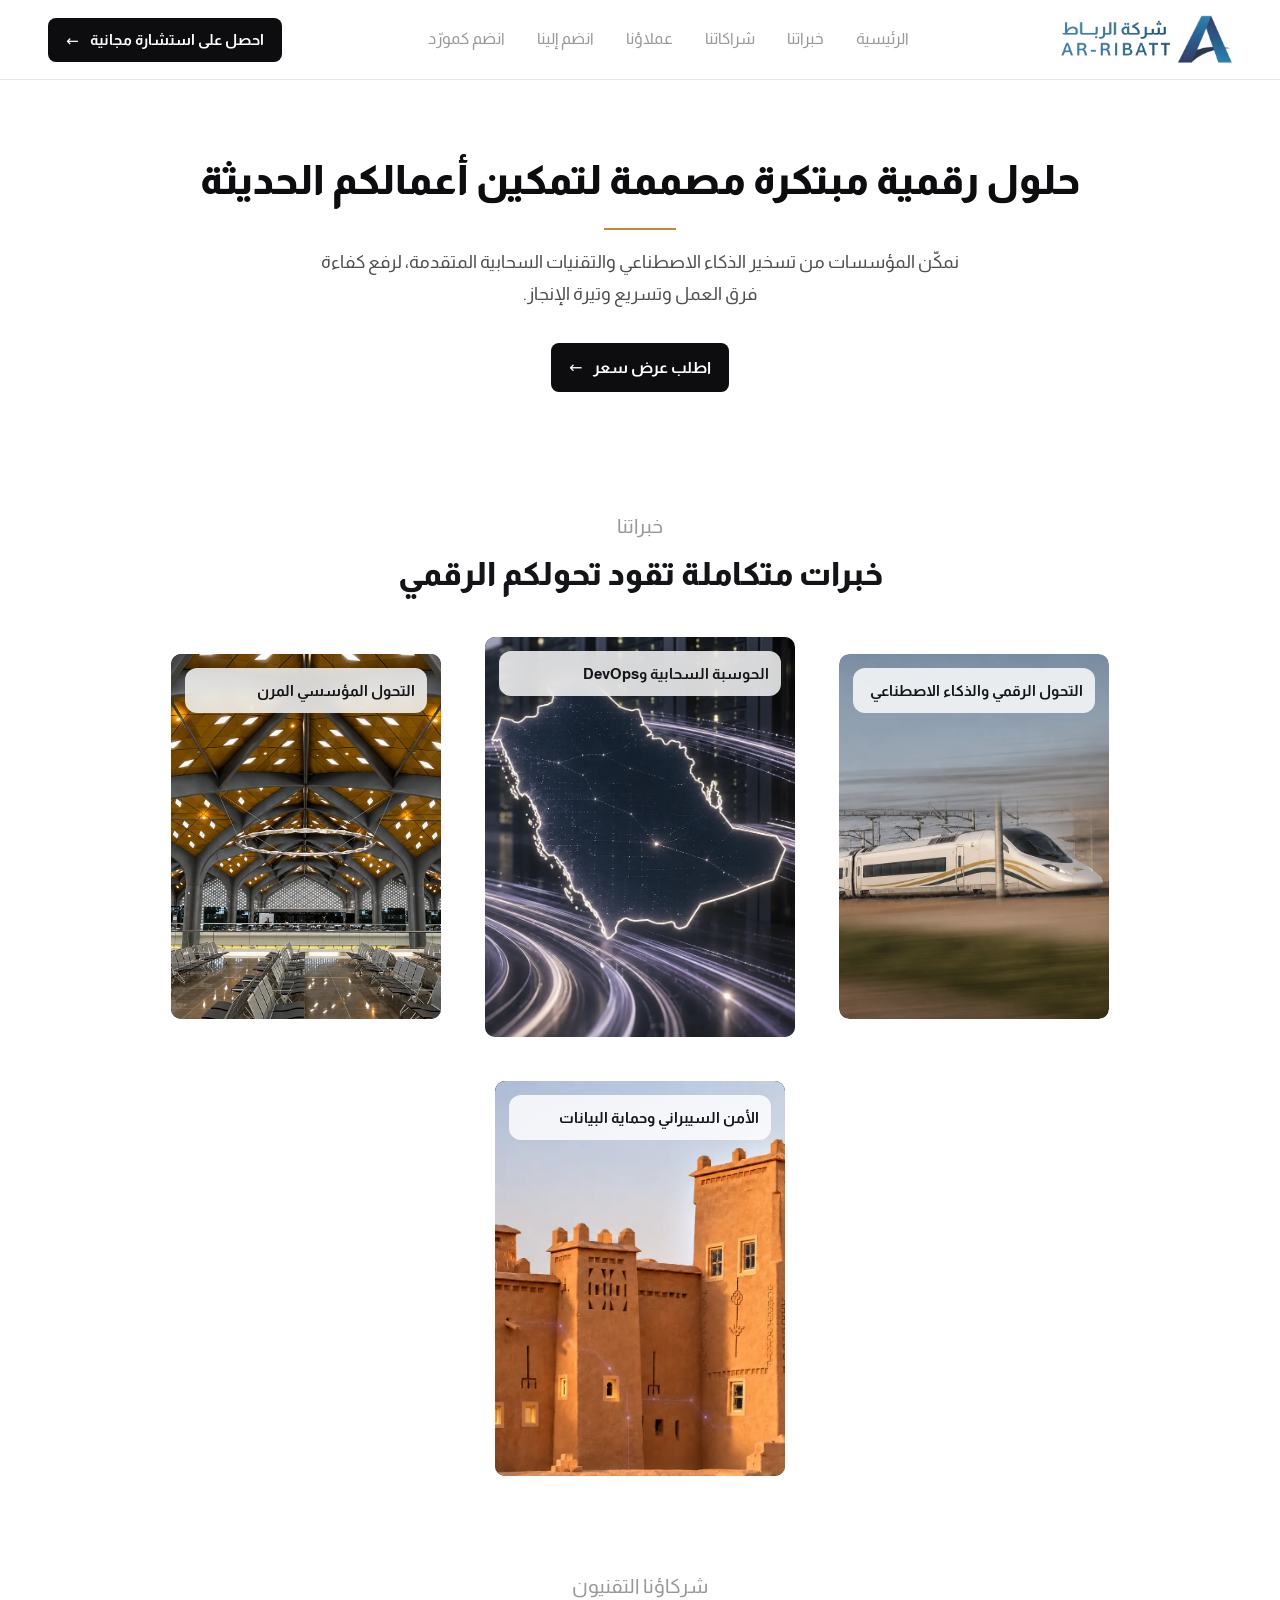
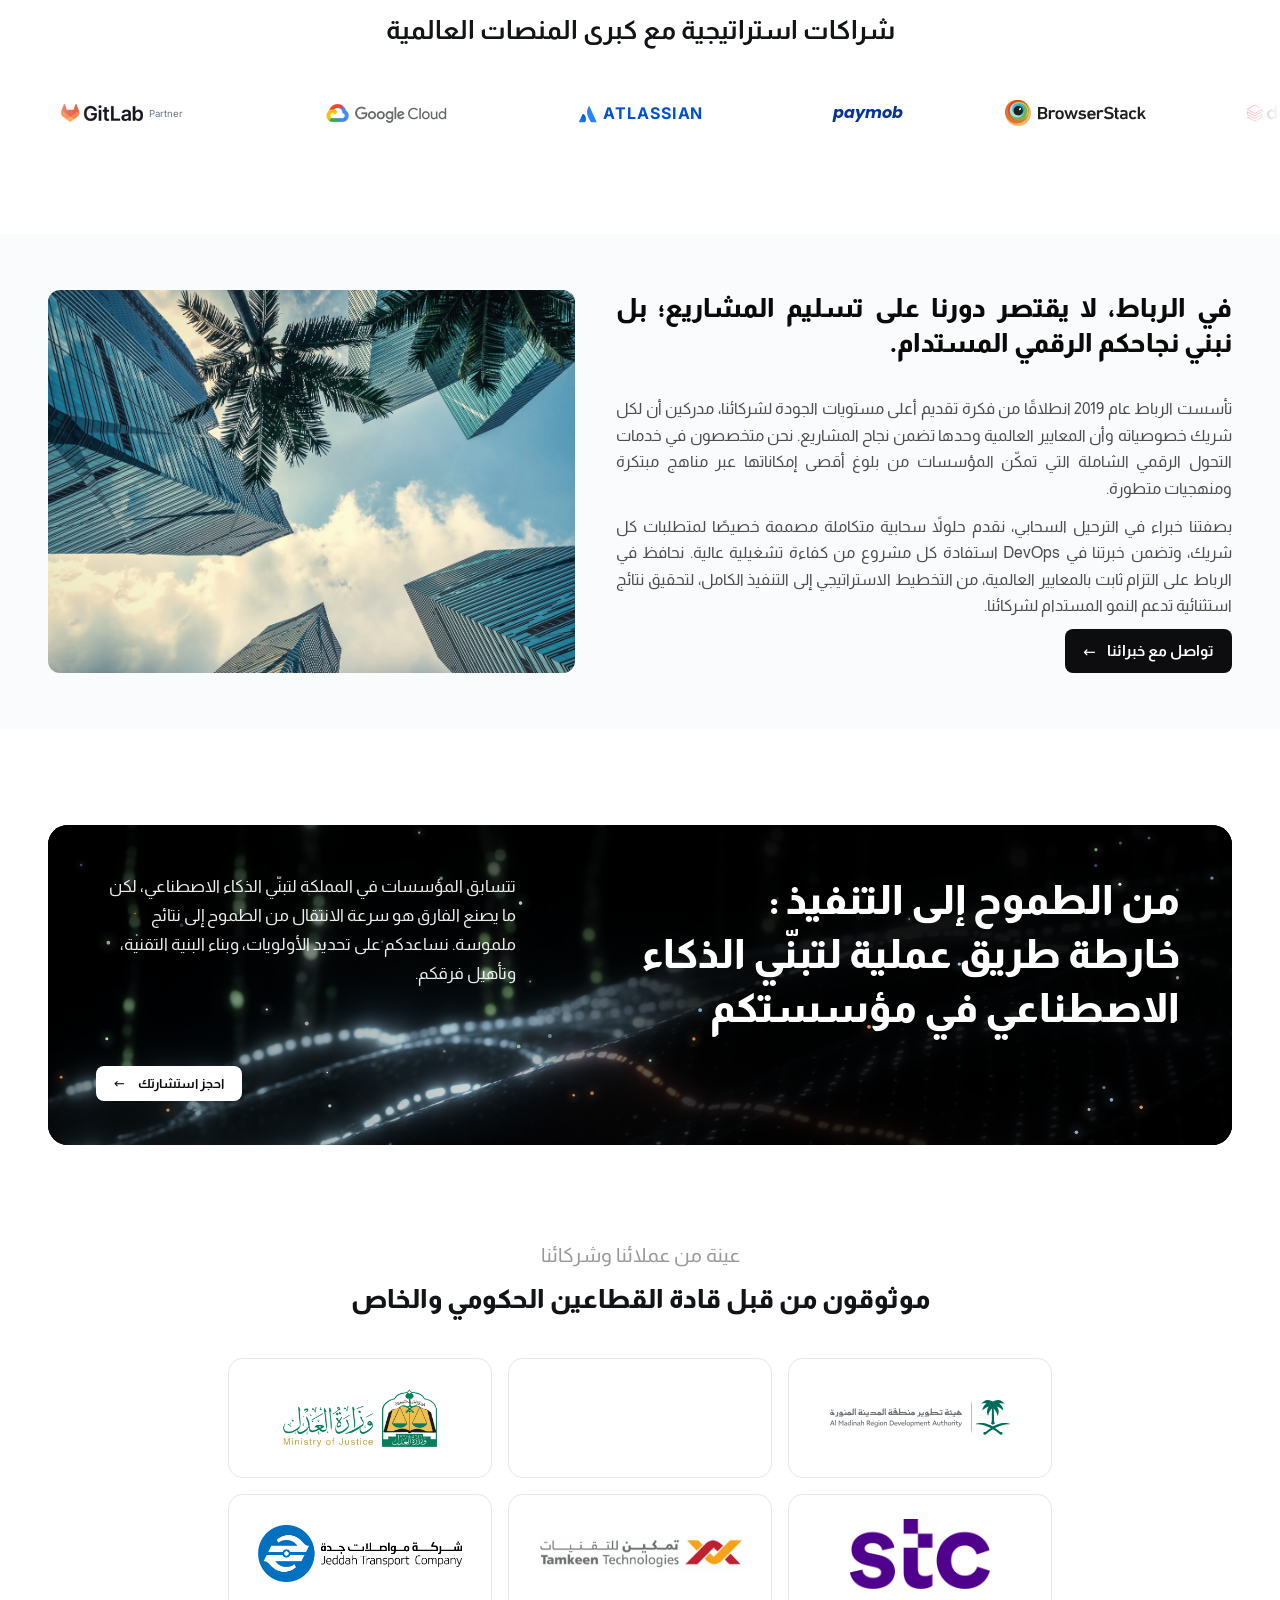
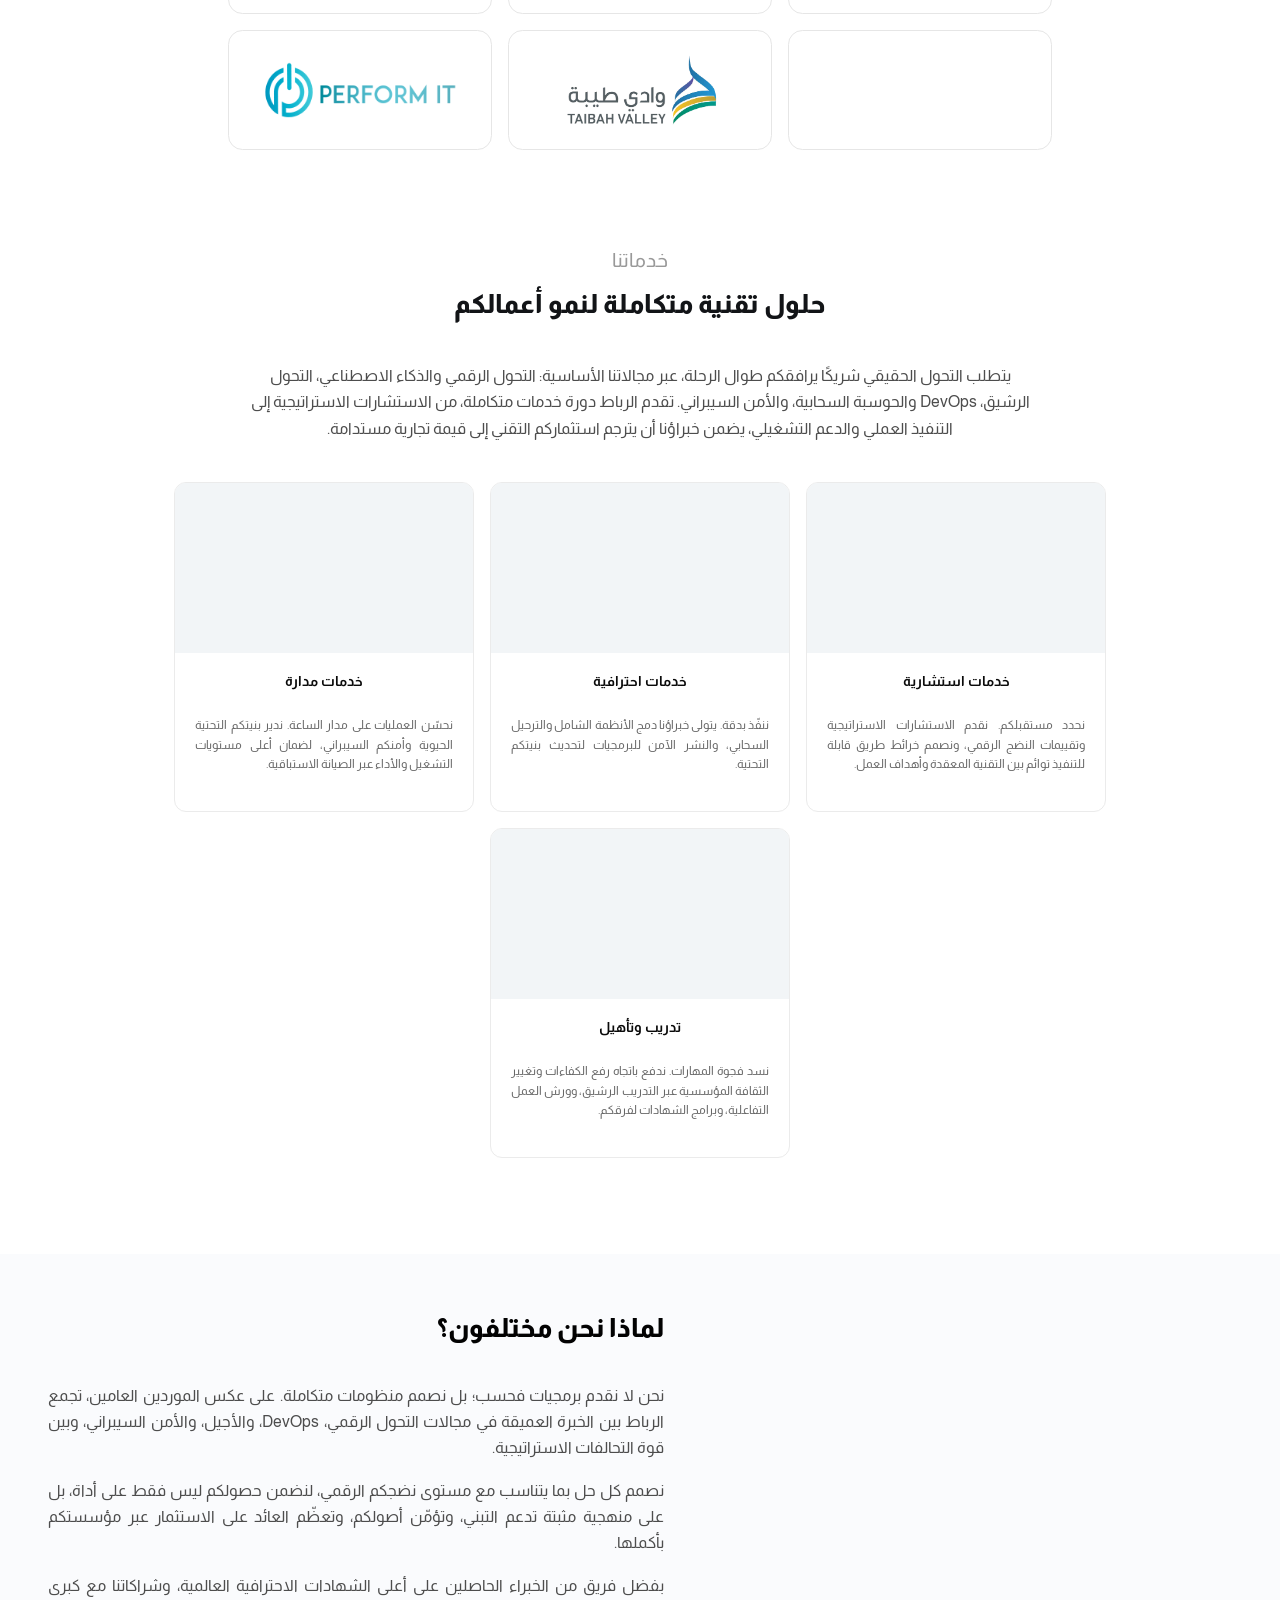
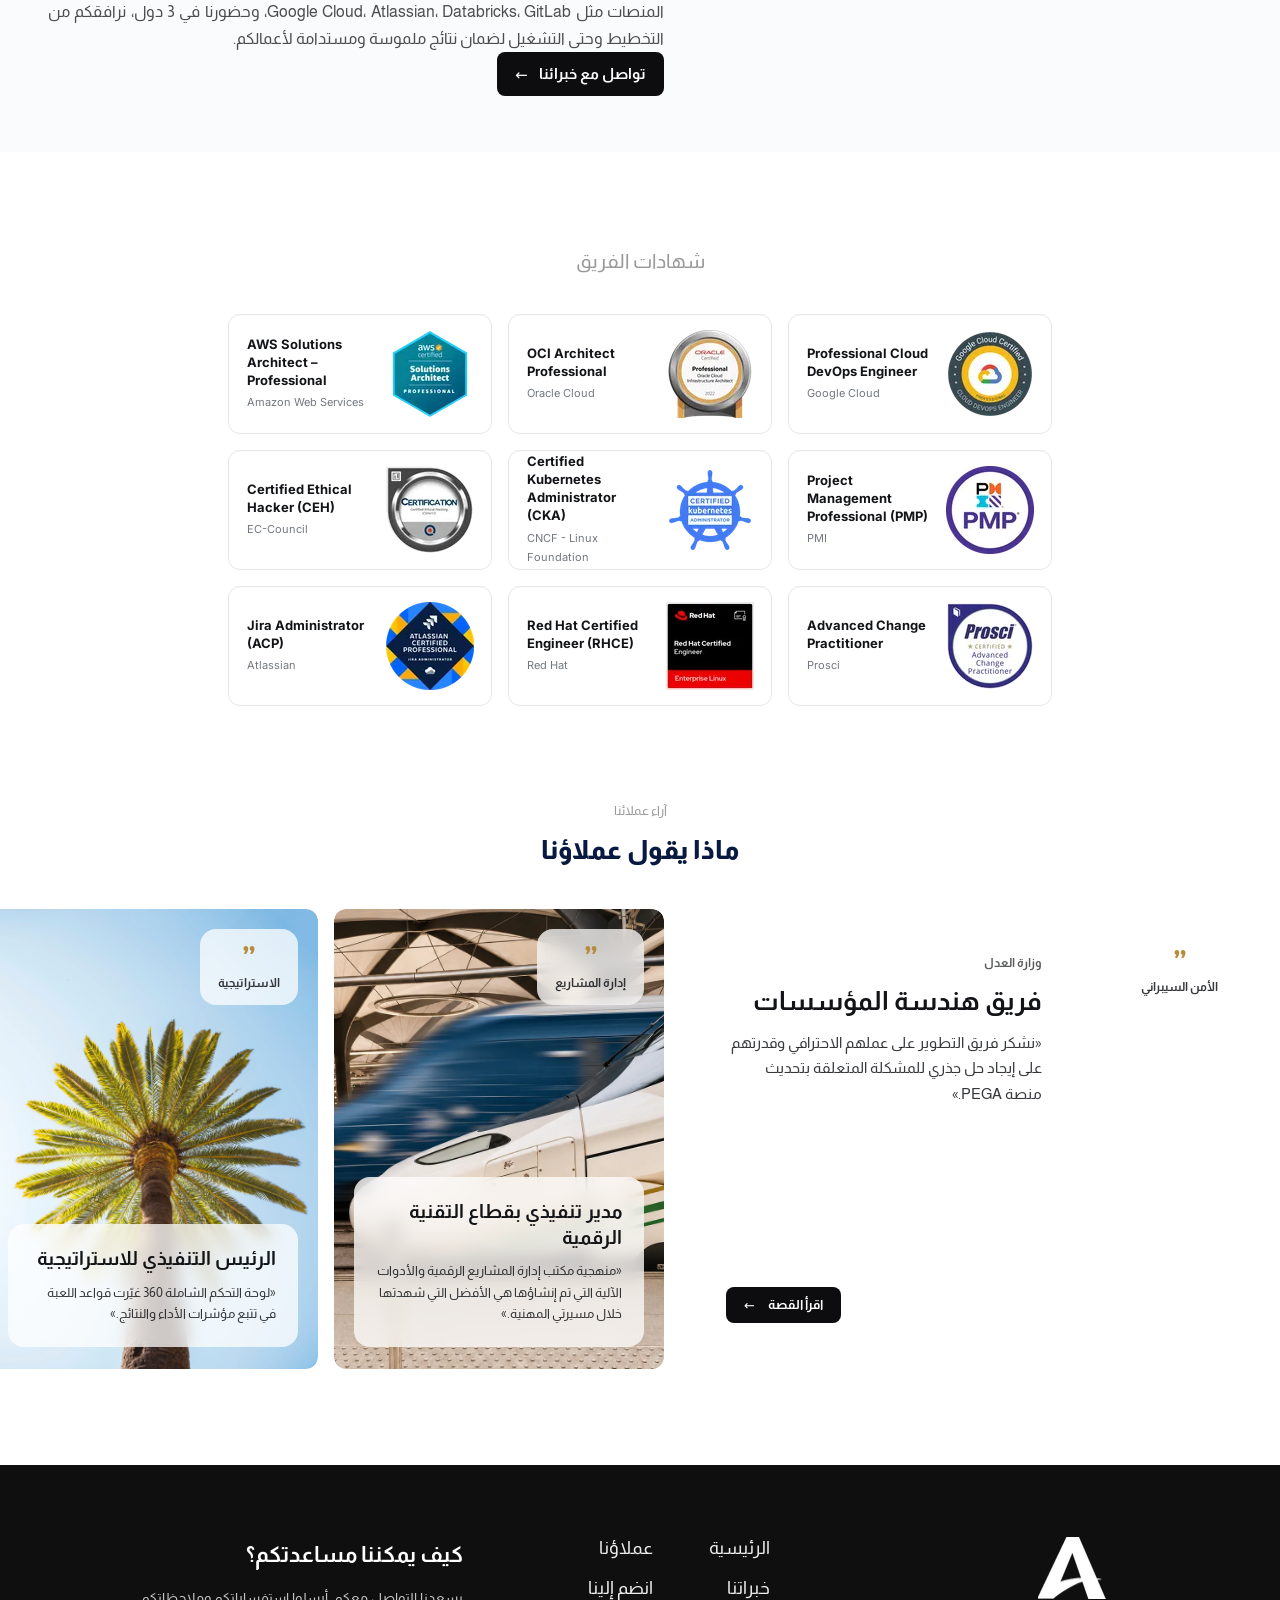
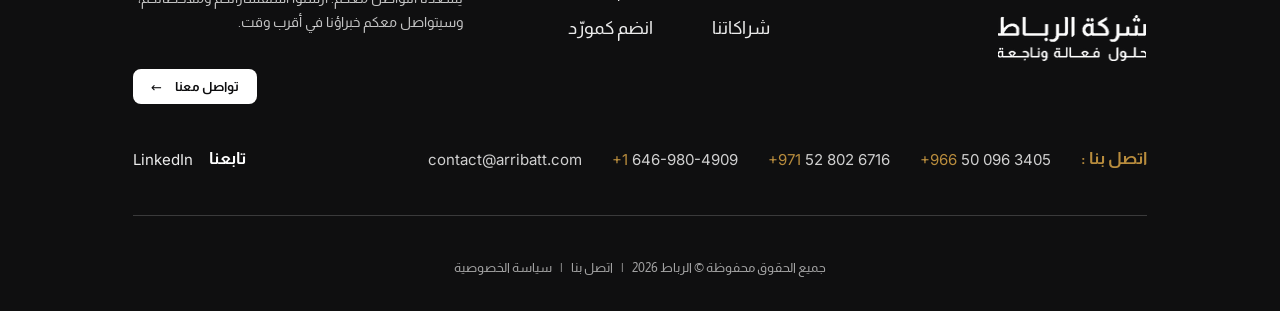
==== commit 0fda19d6: "Show the full client marks in each cell instead of shrinking them into tiny slots. Co-authored-by: C" ====
--- a/index.html
+++ b/index.html
@@ -3,7 +3,7 @@
       function gtag(){dataLayer.push(arguments);}
       gtag('js', new Date());
       gtag('config', 'G-THDGBT9R9G');
-    </script><link rel="stylesheet" href="/_astro/almarai-latin-700-normal.4R4eSohO.css"></head><body class="min-h-dvh bg-white font-sans text-body antialiased"><a href="#main" class="sr-only focus:not-sr-only focus:absolute focus:start-4 focus:top-4 focus:z-[100] focus:rounded-btn focus:bg-ink focus:px-4 focus:py-2 focus:text-white">تخطي إلى المحتوى</a><header class="relative sticky top-0 z-50 h-20 border-b border-line bg-white"><div class="ms-auto me-auto w-full max-w-page ps-4 pe-4 md:ps-6 md:pe-6 xl:ps-12 xl:pe-12 h-full"><div class="flex h-full items-center justify-between"><a href="/" aria-label="شركة الرباط - AR-RIBATT" class="relative z-10 shrink-0 rounded-btn focus-visible:outline-2 focus-visible:outline-offset-2 focus-visible:outline-ink"><img src="/_astro/logo.D2VFjR-r_1rYaQx.webp" alt="شركة الرباط - AR-RIBATT" loading="eager" fetchpriority="high" decoding="async" width="1003" height="284" class="h-[50px] w-auto object-contain"></a><nav class="hidden lg:block" aria-label="القائمة الرئيسية"><ul class="flex items-center gap-8"><li><a href="#home" class="nav-link rounded-btn focus-visible:outline-2 focus-visible:outline-offset-4 focus-visible:outline-ink">الرئيسية</a></li><li><a href="#expertise" class="nav-link rounded-btn focus-visible:outline-2 focus-visible:outline-offset-4 focus-visible:outline-ink">خبراتنا</a></li><li><a href="#partners" class="nav-link rounded-btn focus-visible:outline-2 focus-visible:outline-offset-4 focus-visible:outline-ink">شراكاتنا</a></li><li><a href="#clients" class="nav-link rounded-btn focus-visible:outline-2 focus-visible:outline-offset-4 focus-visible:outline-ink">عملاؤنا</a></li><li><a href="https://qr.arribatt.sa/?id=form-1" class="nav-link rounded-btn focus-visible:outline-2 focus-visible:outline-offset-4 focus-visible:outline-ink" target="_blank" rel="noopener noreferrer">انضم إلينا</a></li><li><a href="https://qr.arribatt.sa/?id=form-3" class="nav-link rounded-btn focus-visible:outline-2 focus-visible:outline-offset-4 focus-visible:outline-ink" target="_blank" rel="noopener noreferrer">انضم كمورّد</a></li></ul></nav><div class="hidden lg:block"><a href="https://calendly.com/m-alzouaghi-arribatt/meet-with-arribatt" class="btn-ink btn-ink--dark btn-ink--lg focus-visible:outline-2 focus-visible:outline-offset-2 focus-visible:outline-gold" target="_blank" rel="noopener noreferrer"><span class="btn-ink__arrow btn-ink__arrow--out" aria-hidden="true"></span><span class="btn-ink__label">احصل على استشارة مجانية</span><span class="btn-ink__arrow btn-ink__arrow--in" aria-hidden="true"></span></a></div><details class="group lg:hidden"><summary class="flex size-11 cursor-pointer list-none items-center justify-center rounded-btn text-ink hover:bg-surface focus-visible:outline-2 focus-visible:outline-offset-2 focus-visible:outline-ink [&amp;::-webkit-details-marker]:hidden" aria-label="القائمة"><svg class="size-6 group-open:hidden" viewBox="0 0 24 24" fill="none" stroke="currentColor" stroke-width="2" stroke-linecap="round" aria-hidden="true"><path d="M4 7h16M4 12h16M4 17h16"></path></svg><svg class="hidden size-6 group-open:block" viewBox="0 0 24 24" fill="none" stroke="currentColor" stroke-width="2" stroke-linecap="round" aria-hidden="true"><path d="M6 6l12 12M18 6L6 18"></path></svg></summary><div class="absolute start-0 end-0 top-full w-full border-b border-line bg-white"><div class="ms-auto me-auto w-full max-w-page ps-4 pe-4 md:ps-6 md:pe-6 xl:ps-12 xl:pe-12"><nav class="flex flex-col gap-2 py-4" aria-label="القائمة الرئيسية"><ul class="flex flex-col"><li><a href="#home" class="block py-3 text-start font-normal text-ink no-underline transition-colors hover:text-gold focus-visible:outline-2 focus-visible:outline-offset-2 focus-visible:outline-ink">الرئيسية</a></li><li><a href="#expertise" class="block py-3 text-start font-normal text-ink no-underline transition-colors hover:text-gold focus-visible:outline-2 focus-visible:outline-offset-2 focus-visible:outline-ink">خبراتنا</a></li><li><a href="#partners" class="block py-3 text-start font-normal text-ink no-underline transition-colors hover:text-gold focus-visible:outline-2 focus-visible:outline-offset-2 focus-visible:outline-ink">شراكاتنا</a></li><li><a href="#clients" class="block py-3 text-start font-normal text-ink no-underline transition-colors hover:text-gold focus-visible:outline-2 focus-visible:outline-offset-2 focus-visible:outline-ink">عملاؤنا</a></li><li><a href="https://qr.arribatt.sa/?id=form-1" class="block py-3 text-start font-normal text-ink no-underline transition-colors hover:text-gold focus-visible:outline-2 focus-visible:outline-offset-2 focus-visible:outline-ink" target="_blank" rel="noopener noreferrer">انضم إلينا</a></li><li><a href="https://qr.arribatt.sa/?id=form-3" class="block py-3 text-start font-normal text-ink no-underline transition-colors hover:text-gold focus-visible:outline-2 focus-visible:outline-offset-2 focus-visible:outline-ink" target="_blank" rel="noopener noreferrer">انضم كمورّد</a></li></ul><a href="https://calendly.com/m-alzouaghi-arribatt/meet-with-arribatt" class="btn-ink btn-ink--dark btn-ink--lg focus-visible:outline-2 focus-visible:outline-offset-2 focus-visible:outline-gold w-full whitespace-nowrap" target="_blank" rel="noopener noreferrer"><span class="btn-ink__arrow btn-ink__arrow--out" aria-hidden="true"></span><span class="btn-ink__label">احصل على استشارة مجانية</span><span class="btn-ink__arrow btn-ink__arrow--in" aria-hidden="true"></span></a></nav></div></div></details></div></div></header><main id="main" tabindex="-1" data-locale="ar"><section id="home" class="relative isolate overflow-hidden scroll-mt-24 bg-white py-16 xl:py-[72px]"><div class="pointer-events-none absolute inset-0 opacity-35" aria-hidden="true"><img src="/_astro/hero-lines.3NPXnAbR_jAh8v.svg" alt loading="eager" decoding="async" width="1280" height="251" class="absolute inset-0 h-full w-full object-cover"><img src="/_astro/hero-dots.DGAd6fWE_ZMkqzb.svg" alt loading="eager" decoding="async" width="1286" height="254" class="absolute inset-0 h-full w-full object-cover"></div><div class="ms-auto me-auto w-full max-w-page ps-4 pe-4 md:ps-6 md:pe-6 xl:ps-12 xl:pe-12 relative"><div class="flex flex-col items-center text-center"><h1 class="hero-enter hero-enter--1 max-w-[920px] text-[clamp(1.75rem,2vw+1rem,40px)] font-extrabold leading-[1.4] text-ink">حلول رقمية مبتكرة مصممة لتمكين أعمالكم الحديثة</h1><span class="hero-rule" aria-hidden="true"></span><p class="hero-enter hero-enter--2 mt-4 max-w-[640px] text-lg leading-[1.8] text-body">نمكّن المؤسسات من تسخير الذكاء الاصطناعي والتقنيات السحابية المتقدمة، لرفع كفاءة فرق العمل وتسريع وتيرة الإنجاز.</p><div class="hero-enter hero-enter--3 mt-8"><a href="https://qr.arribatt.sa/?id=form-2" class="btn-ink btn-ink--dark btn-ink--xl focus-visible:outline-2 focus-visible:outline-offset-2 focus-visible:outline-gold" target="_blank" rel="noopener noreferrer"><span class="btn-ink__arrow btn-ink__arrow--out" aria-hidden="true"></span><span class="btn-ink__label">اطلب عرض سعر</span><span class="btn-ink__arrow btn-ink__arrow--in" aria-hidden="true"></span></a></div></div></div></section><section id="expertise" class="scroll-mt-24 bg-white py-12"><div class="ms-auto me-auto w-full max-w-page ps-4 pe-4 md:ps-6 md:pe-6 xl:ps-12 xl:pe-12 flex flex-col items-center gap-10"><div class="flex flex-col items-center gap-3 text-center"><p class="text-xl font-normal text-muted">خبراتنا</p><h2 class="leading-[1.4] font-extrabold text-[32px] text-heading">خبرات متكاملة تقود تحولكم الرقمي</h2></div><ul class="flex w-full snap-x snap-mandatory items-center gap-4 overflow-x-auto [scrollbar-width:none] [-ms-overflow-style:none] [&amp;::-webkit-scrollbar]:hidden xl:flex-wrap xl:justify-center xl:gap-11 xl:overflow-visible"><li class="x-card w-[75%] shrink-0 snap-start xl:w-[var(--w)] xl:shrink-0" style="--w:270px;--h:365px;background-image:none"><div class="x-card__media"><img src="/_astro/digital-ai.BuF8sNp3_1Nud4Y.webp" alt="التحول الرقمي والذكاء الاصطناعي" style="height:100%;left:-103.23%;top:-0.11%;width:232.28%" loading="lazy" decoding="async" width="1655" height="950" class="max-w-none xl:absolute"></div><div class="x-card__panel"><div class="x-card__content"><h3 class="x-card__title">التحول الرقمي والذكاء الاصطناعي</h3><p class="x-card__text">نسخّر الذكاء الاصطناعي والتحول الرقمي لتمكين مؤسستكم من الابتكار وتسريع النمو.</p></div><div class="x-card__cta"><a href="https://calendly.com/m-alzouaghi-arribatt/meet-with-arribatt" class="btn-ink btn-ink--dark btn-ink--sm focus-visible:outline-2 focus-visible:outline-offset-2 focus-visible:outline-gold" target="_blank" rel="noopener noreferrer"><span class="btn-ink__arrow btn-ink__arrow--out" aria-hidden="true"></span><span class="btn-ink__label">اكتشف المزيد</span><span class="btn-ink__arrow btn-ink__arrow--in" aria-hidden="true"></span></a></div></div></li><li class="x-card w-[75%] shrink-0 snap-start xl:w-[var(--w)] xl:shrink-0" style="--w:310px;--h:400px;background-image:linear-gradient(135.94deg, rgb(18, 46, 92) 0%, rgb(36, 97, 158) 71.429%)"><div class="x-card__media"><img src="/_astro/cloud-devops.ePCq-_FP_VWO2.webp" alt="الحوسبة السحابية وDevOps" style="height:101.21%;left:-118.83%;top:0.05%;width:234.92%" loading="lazy" decoding="async" width="1672" height="941" class="max-w-none xl:absolute"></div><div class="x-card__panel"><div class="x-card__content"><h3 class="x-card__title">الحوسبة السحابية وDevOps</h3><p class="x-card__text">ترحيل سحابي سلس وأتمتة DevOps لتشغيل أسرع وأكثر موثوقية لبنيتكم التحتية.</p></div><div class="x-card__cta"><a href="https://calendly.com/m-alzouaghi-arribatt/meet-with-arribatt" class="btn-ink btn-ink--dark btn-ink--sm focus-visible:outline-2 focus-visible:outline-offset-2 focus-visible:outline-gold" target="_blank" rel="noopener noreferrer"><span class="btn-ink__arrow btn-ink__arrow--out" aria-hidden="true"></span><span class="btn-ink__label">اكتشف المزيد</span><span class="btn-ink__arrow btn-ink__arrow--in" aria-hidden="true"></span></a></div></div></li><li class="x-card w-[75%] shrink-0 snap-start xl:w-[var(--w)] xl:shrink-0" style="--w:270px;--h:365px;background-image:linear-gradient(134.6deg, rgb(10, 26, 61) 0%, rgb(20, 61, 117) 71.429%)"><div class="x-card__media"><img src="/_astro/agile.X4Pp-ks4_Z1QyyD6.webp" alt="التحول المؤسسي المرن" style="inset:0;width:100%;height:100%;object-fit:cover" loading="lazy" decoding="async" width="1464" height="1074" class="max-w-none xl:absolute"></div><div class="x-card__panel"><div class="x-card__content"><h3 class="x-card__title">التحول المؤسسي المرن</h3><p class="x-card__text">نرسّخ ثقافة العمل المرن (Agile &amp; Scrum) لتسريع التسليم ورفع كفاءة فرق العمل في مؤسستكم.</p></div><div class="x-card__cta"><a href="https://calendly.com/m-alzouaghi-arribatt/meet-with-arribatt" class="btn-ink btn-ink--dark btn-ink--sm focus-visible:outline-2 focus-visible:outline-offset-2 focus-visible:outline-gold" target="_blank" rel="noopener noreferrer"><span class="btn-ink__arrow btn-ink__arrow--out" aria-hidden="true"></span><span class="btn-ink__label">اكتشف المزيد</span><span class="btn-ink__arrow btn-ink__arrow--in" aria-hidden="true"></span></a></div></div></li><li class="x-card w-[75%] shrink-0 snap-start xl:w-[var(--w)] xl:shrink-0" style="--w:290px;--h:395px;background-image:linear-gradient(134.39deg, rgb(13, 31, 71) 0%, rgb(26, 71, 128) 71.429%)"><div class="x-card__media"><img src="/_astro/cybersecurity.xZYOoj6X_ZU1NrU.webp" alt="الأمن السيبراني وحماية البيانات" style="height:100%;left:-3.16%;top:0.1%;width:242.02%" loading="lazy" decoding="async" width="1672" height="941" class="max-w-none xl:absolute"></div><div class="x-card__panel"><div class="x-card__content"><h3 class="x-card__title">الأمن السيبراني وحماية البيانات</h3><p class="x-card__text">حماية متكاملة لبياناتكم وأنظمتكم عبر حلول أمن سيبراني استباقية ومراقبة مستمرة على مدار الساعة.</p></div><div class="x-card__cta"><a href="https://calendly.com/m-alzouaghi-arribatt/meet-with-arribatt" class="btn-ink btn-ink--dark btn-ink--sm focus-visible:outline-2 focus-visible:outline-offset-2 focus-visible:outline-gold" target="_blank" rel="noopener noreferrer"><span class="btn-ink__arrow btn-ink__arrow--out" aria-hidden="true"></span><span class="btn-ink__label">اكتشف المزيد</span><span class="btn-ink__arrow btn-ink__arrow--in" aria-hidden="true"></span></a></div></div></li></ul></div></section><section id="partners" class="scroll-mt-24 bg-white py-12 pb-24"><div class="ms-auto me-auto w-full max-w-page ps-4 pe-4 md:ps-6 md:pe-6 xl:ps-12 xl:pe-12 mb-10 flex flex-col items-center"><div class="flex flex-col items-center gap-3 text-center gap-3"><p class="text-xl font-normal text-muted">شركاؤنا التقنيون</p><h2 class="leading-[1.4] font-bold text-[26px] text-heading">شراكات استراتيجية مع كبرى المنصات العالمية</h2></div></div><div class="marquee relative mx-auto h-[50px] w-full max-w-page overflow-hidden px-4 md:px-6 xl:px-12"><div class="pointer-events-none absolute inset-y-0 start-0 z-1 h-[50px] w-[90px] bg-linear-to-r from-white to-transparent" aria-hidden="true"></div><div class="pointer-events-none absolute inset-y-0 end-0 z-1 h-[50px] w-[90px] bg-linear-to-l from-white to-transparent" aria-hidden="true"></div><div class="marquee__track flex h-[50px] w-max items-center"><ul class="flex shrink-0 items-center gap-[130px] pe-[130px]"><li class="flex w-[148px] shrink-0 items-center justify-center gap-1.5"><img src="/_astro/gitlab.0oqT5avN_bjvwU.webp" alt="GitLab" loading="lazy" decoding="async" width="82" height="18" class="h-[18px] w-[82px] object-cover"><span class="font-latin text-[9.6px] text-[#6b7380]">Partner</span></li><li class="flex shrink-0 items-center justify-center"><img src="/_astro/google-cloud.CJPN-X8w_Z16N8yL.webp" alt="Google Cloud" loading="lazy" decoding="async" width="122" height="19" class="h-[19px] w-[122px] object-cover"></li><li class="flex shrink-0 items-center justify-center gap-1.5 font-latin text-base font-bold tracking-[0.96px] text-[#0052cc]"><img src="/_astro/atlassian-mark.9yQa8FIi_5OESP.svg" alt loading="lazy" decoding="async" width="19" height="19" class="size-[18.8px]"><span>ATLASSIAN</span></li><li class="flex shrink-0 items-center justify-center font-paymob text-base font-bold italic text-[#05339e]">paymob</li><li class="flex shrink-0 items-center justify-center"><span class="relative block h-[41.6px] w-[83.2px]"><img src="/_astro/browserstack.Ki-fsA3B_2p1H18.svg" alt="BrowserStack" loading="lazy" decoding="async" width="141" height="26" class="absolute top-[18.75%] start-[-34.74%] max-w-none"></span></li><li class="flex shrink-0 items-center justify-center"><img src="/_astro/databricks.DVVjJMdG_Z1Q6LdH.svg" alt="Databricks" loading="lazy" decoding="async" width="106" height="18" class="h-[17.6px] w-[105.6px]"></li></ul><ul class="flex shrink-0 items-center gap-[130px] pe-[130px]" aria-hidden="true"><li class="flex w-[148px] shrink-0 items-center justify-center gap-1.5"><img src="/_astro/gitlab.0oqT5avN_bjvwU.webp" alt="GitLab" loading="lazy" decoding="async" width="82" height="18" class="h-[18px] w-[82px] object-cover"><span class="font-latin text-[9.6px] text-[#6b7380]">Partner</span></li><li class="flex shrink-0 items-center justify-center"><img src="/_astro/google-cloud.CJPN-X8w_Z16N8yL.webp" alt="Google Cloud" loading="lazy" decoding="async" width="122" height="19" class="h-[19px] w-[122px] object-cover"></li><li class="flex shrink-0 items-center justify-center gap-1.5 font-latin text-base font-bold tracking-[0.96px] text-[#0052cc]"><img src="/_astro/atlassian-mark.9yQa8FIi_5OESP.svg" alt loading="lazy" decoding="async" width="19" height="19" class="size-[18.8px]"><span>ATLASSIAN</span></li><li class="flex shrink-0 items-center justify-center font-paymob text-base font-bold italic text-[#05339e]">paymob</li><li class="flex shrink-0 items-center justify-center"><span class="relative block h-[41.6px] w-[83.2px]"><img src="/_astro/browserstack-2.C2VnJYYT_2p1H18.svg" alt loading="lazy" decoding="async" width="141" height="26" class="absolute top-[18.75%] start-[-34.74%] max-w-none"></span></li><li class="flex shrink-0 items-center justify-center"><img src="/_astro/databricks.DVVjJMdG_Z1Q6LdH.svg" alt="Databricks" loading="lazy" decoding="async" width="106" height="18" class="h-[17.6px] w-[105.6px]"></li></ul></div></div></section><section id="about" class="split scroll-mt-24 bg-surface py-14 split--about"><div class="ms-auto me-auto w-full max-w-page ps-4 pe-4 md:ps-6 md:pe-6 xl:ps-12 xl:pe-12"><div class="flex flex-col items-start gap-10 xl:flex-row xl:gap-[41px]"><div class="flex min-h-0 min-w-0 flex-1 flex-col items-start xl:min-h-[383px] xl:flex-[1_1_706px]"><h2 class="w-full font-extrabold mb-9 text-[26px] leading-[1.35] text-title text-justify">في الرباط، لا يقتصر دورنا على تسليم المشاريع؛ بل نبني نجاحكم الرقمي المستدام.</h2><div class="flex w-full flex-col max-w-[660px] gap-3"><p class="text-justify text-base leading-[1.65] text-body">تأسست الرباط عام 2019 انطلاقًا من فكرة تقديم أعلى مستويات الجودة لشركائنا، مدركين أن لكل شريك خصوصياته وأن المعايير العالمية وحدها تضمن نجاح المشاريع. نحن متخصصون في خدمات التحول الرقمي الشاملة التي تمكّن المؤسسات من بلوغ أقصى إمكاناتها عبر مناهج مبتكرة ومنهجيات متطورة.</p><p class="text-justify text-base leading-[1.65] text-body">بصفتنا خبراء في الترحيل السحابي، نقدم حلولاً سحابية متكاملة مصممة خصيصًا لمتطلبات كل شريك، وتضمن خبرتنا في DevOps استفادة كل مشروع من كفاءة تشغيلية عالية. نحافظ في الرباط على التزام ثابت بالمعايير العالمية، من التخطيط الاستراتيجي إلى التنفيذ الكامل، لتحقيق نتائج استثنائية تدعم النمو المستدام لشركائنا.</p></div><a href="https://calendly.com/m-alzouaghi-arribatt/meet-with-arribatt" class="btn-ink btn-ink--dark btn-ink--lg focus-visible:outline-2 focus-visible:outline-offset-2 focus-visible:outline-gold mt-4 xl:mt-auto" target="_blank" rel="noopener noreferrer"><span class="btn-ink__arrow btn-ink__arrow--out" aria-hidden="true"></span><span class="btn-ink__label">تواصل مع خبرائنا</span><span class="btn-ink__arrow btn-ink__arrow--in" aria-hidden="true"></span></a></div><div class="split-photo h-auto w-full max-w-[527px] shrink-0 overflow-hidden rounded-card xl:h-[383px] xl:w-[527px] xl:flex-[0_0_527px]"><img src="/_astro/about.DB5jnd_7_1qwkGR.webp" alt="واجهة معمارية حديثة" loading="lazy" sizes="527px" decoding="async" width="2576" height="1720" class="aspect-[527/383] h-full w-full object-cover xl:aspect-auto"></div></div></div></section><section class="bg-white pb-0 pt-14 xl:pt-24"><div class="ms-auto me-auto w-full max-w-page ps-4 pe-4 md:ps-6 md:pe-6 xl:ps-12 xl:pe-12"><div class="banner relative flex min-h-[320px] flex-col items-start gap-6 overflow-hidden rounded-[20px] bg-black px-6 pb-24 pt-8 xl:flex-row xl:gap-16 xl:ps-[52px] xl:pe-12 xl:pb-11 xl:pt-12"><div class="banner__bg pointer-events-none absolute inset-0" aria-hidden="true" dir="ltr"><div class="banner__bg-zoom"><img src="/_astro/banner-bg.DKNZC5jt.png" alt="" width="4096" height="2280" class="banner__bg-image" loading="lazy" decoding="async"></div><div class="banner__overlay absolute inset-0 bg-[linear-gradient(180deg,rgba(0,0,0,0.7)_0%,rgba(0,0,0,0)_60%),linear-gradient(90deg,rgba(0,0,0,0.95)_0%,rgba(0,0,0,0.85)_45%,rgba(0,0,0,0.15)_62%,rgba(0,0,0,0.5)_100%)] ltr:scale-x-[-1]"></div><div class="banner__particles"><div class="banner__particles-track"><img src="/_astro/banner-particles.DuXMQttF.svg" alt="" width="1274" height="339"><img src="/_astro/banner-particles.DuXMQttF.svg" alt="" width="1274" height="339"></div></div></div><h2 class="relative w-full shrink-0 text-[clamp(1.5rem,2vw+1rem,40px)] font-extrabold leading-[1.35] text-white xl:w-[600px] xl:flex-[0_0_600px]">من الطموح إلى التنفيذ :<br>خارطة طريق عملية لتبنّي الذكاء الاصطناعي في مؤسستكم</h2><p class="relative min-w-0 flex-1 text-[17px] leading-[1.7] text-white/92">تتسابق المؤسسات في المملكة لتبنّي الذكاء الاصطناعي، لكن ما يصنع الفارق هو سرعة الانتقال من الطموح إلى نتائج ملموسة. نساعدكم على تحديد الأولويات، وبناء البنية التقنية، وتأهيل فرقكم.</p><a href="https://calendly.com/m-alzouaghi-arribatt/meet-with-arribatt" class="btn-ink btn-ink--light btn-ink--sm focus-visible:outline-2 focus-visible:outline-offset-2 focus-visible:outline-white absolute end-6 bottom-8 xl:end-12 xl:bottom-11" target="_blank" rel="noopener noreferrer"><span class="btn-ink__arrow btn-ink__arrow--out" aria-hidden="true"></span><span class="btn-ink__label">احجز استشارتك</span><span class="btn-ink__arrow btn-ink__arrow--in" aria-hidden="true"></span></a></div></div></section><script type="module">function e(e){return e.getAnimations().find(e=>e instanceof CSSAnimation&&e.animationName===`banner-snow`)}function t(){window.matchMedia(`(prefers-reduced-motion: reduce)`).matches||document.querySelectorAll(`.banner`).forEach(t=>{if(!(t instanceof HTMLElement)||t.dataset.snowBound===`1`)return;t.dataset.snowBound=`1`;let n=t.querySelector(`.banner__particles-track`);if(!n)return;let r=!1,i=t=>{let i=e(n);if(!i)return;let a=Number(i.effect?.getComputedTiming().duration)||42e3,o=Number(i.currentTime??0);if(t<0&&o<=0&&(i.currentTime=a),i.playbackRate=t,t<0&&!r){r=!0;let t=()=>{let i=e(n);if(!i||i.playbackRate>=0){r=!1;return}let a=Number(i.effect?.getComputedTiming().duration)||42e3;Number(i.currentTime??0)<=16&&(i.currentTime=a),requestAnimationFrame(t)};requestAnimationFrame(t)}};t.addEventListener(`mouseenter`,()=>i(-1)),t.addEventListener(`mouseleave`,()=>i(1)),t.addEventListener(`focusin`,()=>i(-1)),t.addEventListener(`focusout`,e=>{let n=e.relatedTarget;n instanceof Node&&t.contains(n)||i(1)})})}t();</script><section id="clients" class="scroll-mt-24 bg-white pb-12 pt-16 xl:pt-24"><div class="ms-auto me-auto w-full max-w-page ps-4 pe-4 md:ps-6 md:pe-6 xl:ps-12 xl:pe-12 flex flex-col items-center gap-10"><div class="flex flex-col items-center gap-3 text-center"><p class="text-xl font-normal text-muted">عينة من عملائنا وشركائنا</p><h2 class="leading-[1.4] font-extrabold text-[26px] text-heading">موثوقون من قبل قادة القطاعين الحكومي والخاص</h2></div><ul class="grid w-full grid-cols-2 gap-4 md:grid-cols-3 xl:w-auto xl:grid-cols-[repeat(3,264px)]"><li><div class="overflow-hidden bg-white logo-cell flex h-[120px] items-center justify-center overflow-hidden rounded-[14.4px] px-[28.8px] py-6"><img src="/_astro/mda.Br_hAPNj.svg" alt="هيئة تطوير منطقة المدينة المنورة" width="180" height="35" class="max-w-none object-contain" style="width:179.991px;height:34.809px" loading="lazy" decoding="async"></div></li><li><div class="overflow-hidden bg-white logo-cell flex h-[120px] items-center justify-center overflow-hidden rounded-[14.4px] px-[28.8px] py-6"><img src="/_astro/bgc.eCCT24fG.png" alt="Boston Consulting Group" width="1024" height="576" class="max-w-none object-contain" style="width:126.701px;height:71.269px" loading="lazy" decoding="async"></div></li><li><div class="overflow-hidden bg-white logo-cell flex h-[120px] items-center justify-center overflow-hidden rounded-[14.4px] px-[28.8px] py-6"><img src="/_astro/moj.C4QllCbq.png" alt="وزارة العدل" width="600" height="600" class="max-w-none object-contain" style="width:143.52px;height:143.52px" loading="lazy" decoding="async"></div></li><li><div class="overflow-hidden bg-white logo-cell flex h-[120px] items-center justify-center overflow-hidden rounded-[14.4px] px-[28.8px] py-6"><img src="/_astro/stc.CBinUUbg.png" alt="stc" width="312" height="156" class="max-w-none object-contain" style="width:77.376px;height:38.688px" loading="lazy" decoding="async"></div></li><li><div class="overflow-hidden bg-white logo-cell flex h-[120px] items-center justify-center overflow-hidden rounded-[14.4px] px-[28.8px] py-6"><img src="/_astro/tamkeen.DayF1Vgf.png" alt="تمكين للتقنيات" width="150" height="150" class="max-w-none object-contain" style="width:180px;height:31.82px" loading="lazy" decoding="async"></div></li><li><div class="overflow-hidden bg-white logo-cell flex h-[120px] items-center justify-center overflow-hidden rounded-[14.4px] px-[28.8px] py-6"><img src="/_astro/jtc.CRgW4-S0.png" alt="شركة مواصلات جدة" width="799" height="221" class="max-w-none object-contain" style="width:171px;height:47.298px" loading="lazy" decoding="async"></div></li><li><div class="overflow-hidden bg-white logo-cell flex h-[120px] items-center justify-center overflow-hidden rounded-[14.4px] px-[28.8px] py-6"><img src="/_astro/rua-almadinah.nawJWCRb.png" alt="رؤى المدينة القابضة" width="2041" height="1064" class="max-w-none object-contain" style="width:144.768px;height:75.469px" loading="lazy" decoding="async"></div></li><li><div class="overflow-hidden bg-white logo-cell flex h-[120px] items-center justify-center overflow-hidden rounded-[14.4px] px-[28.8px] py-6"><img src="/_astro/taibah-valley.BYlgP8Xm.png" alt="وادي طيبة" width="488" height="223" class="max-w-none object-contain" style="width:116.07px;height:53.04px" loading="lazy" decoding="async"></div></li><li><div class="overflow-hidden bg-white logo-cell flex h-[120px] items-center justify-center overflow-hidden rounded-[14.4px] px-[28.8px] py-6"><img src="/_astro/perform-it.D4o0i29M.png" alt="Perform IT" width="500" height="250" class="max-w-none object-contain" style="width:137.28px;height:68.64px" loading="lazy" decoding="async"></div></li></ul></div></section><section id="services" class="scroll-mt-24 bg-white pb-16 pt-12 xl:pb-24"><div class="ms-auto me-auto w-full max-w-page ps-4 pe-4 md:ps-6 md:pe-6 xl:ps-12 xl:pe-12 flex flex-col items-center gap-10"><div class="flex flex-col items-center gap-3 text-center"><p class="text-xl font-normal text-muted">خدماتنا</p><h2 class="leading-[1.4] font-extrabold text-[26px] text-heading mb-[29px] text-black">حلول تقنية متكاملة لنمو أعمالكم</h2><p class="max-w-[792px] text-base leading-[1.65] text-body ms-auto me-auto text-[#595959]">يتطلب التحول الحقيقي شريكًا يرافقكم طوال الرحلة، عبر مجالاتنا الأساسية: التحول الرقمي والذكاء الاصطناعي، التحول الرشيق، DevOps والحوسبة السحابية، والأمن السيبراني. تقدم الرباط دورة خدمات متكاملة، من الاستشارات الاستراتيجية إلى التنفيذ العملي والدعم التشغيلي، يضمن خبراؤنا أن يترجم استثماركم التقني إلى قيمة تجارية مستدامة.</p></div><ul class="flex w-full snap-x snap-mandatory gap-4 overflow-x-auto [scrollbar-width:none] [-ms-overflow-style:none] [&amp;::-webkit-scrollbar]:hidden xl:flex-wrap xl:justify-center xl:overflow-visible"><li class="s-card w-[75%] shrink-0 snap-start xl:h-[330px] xl:w-[300px]"><div class="s-card__photo"><img src="/_astro/consulting.DAp-a9V0_Z2dn7iq.webp" alt style="position:absolute;height:115.84%;left:-13.07%;top:-15.82%;width:126.15%;max-width:none" loading="lazy" decoding="async" width="4096" height="4096" class="h-full w-full object-cover"></div><div class="s-card__frost" aria-hidden="true"><img src="/_astro/consulting.DAp-a9V0_Z2dn7iq.webp" alt loading="lazy" decoding="async" width="4096" height="4096" class="h-full w-full object-cover"></div><div class="s-card__body"><h3 class="s-card__title">خدمات استشارية</h3><div class="s-card__text"><p>نحدد مستقبلكم. نقدم الاستشارات الاستراتيجية وتقييمات النضج الرقمي، ونصمم خرائط طريق قابلة للتنفيذ توائم بين التقنية المعقدة وأهداف العمل.</p></div></div><div class="s-card__cta"><a href="https://calendly.com/m-alzouaghi-arribatt/meet-with-arribatt" class="btn-ink btn-ink--dark btn-ink--sm focus-visible:outline-2 focus-visible:outline-offset-2 focus-visible:outline-gold" target="_blank" rel="noopener noreferrer"><span class="btn-ink__arrow btn-ink__arrow--out" aria-hidden="true"></span><span class="btn-ink__label">اكتشف المزيد</span><span class="btn-ink__arrow btn-ink__arrow--in" aria-hidden="true"></span></a></div></li><li class="s-card w-[75%] shrink-0 snap-start xl:h-[330px] xl:w-[300px]"><div class="s-card__photo"><img src="/_astro/professional.Cj36oJdB_ZnlIlS.webp" alt style loading="lazy" decoding="async" width="4096" height="2731" class="h-full w-full object-cover"></div><div class="s-card__frost" aria-hidden="true"><img src="/_astro/professional.Cj36oJdB_ZnlIlS.webp" alt loading="lazy" decoding="async" width="4096" height="2731" class="h-full w-full object-cover"></div><div class="s-card__body"><h3 class="s-card__title">خدمات احترافية</h3><div class="s-card__text"><p>ننفّذ بدقة. يتولى خبراؤنا دمج الأنظمة الشامل والترحيل السحابي، والنشر الآمن للبرمجيات لتحديث بنيتكم التحتية.</p></div></div><div class="s-card__cta"><a href="https://calendly.com/m-alzouaghi-arribatt/meet-with-arribatt" class="btn-ink btn-ink--dark btn-ink--sm focus-visible:outline-2 focus-visible:outline-offset-2 focus-visible:outline-gold" target="_blank" rel="noopener noreferrer"><span class="btn-ink__arrow btn-ink__arrow--out" aria-hidden="true"></span><span class="btn-ink__label">اكتشف المزيد</span><span class="btn-ink__arrow btn-ink__arrow--in" aria-hidden="true"></span></a></div></li><li class="s-card w-[75%] shrink-0 snap-start xl:h-[330px] xl:w-[300px]"><div class="s-card__photo"><img src="/_astro/managed.CXEbHseb_ZjBXuD.webp" alt style loading="lazy" decoding="async" width="1615" height="974" class="h-full w-full object-cover"></div><div class="s-card__frost" aria-hidden="true"><img src="/_astro/managed.CXEbHseb_ZjBXuD.webp" alt loading="lazy" decoding="async" width="1615" height="974" class="h-full w-full object-cover"></div><div class="s-card__body"><h3 class="s-card__title">خدمات مدارة</h3><div class="s-card__text"><p>نحسّن العمليات على مدار الساعة. ندير بنيتكم التحتية الحيوية وأمنكم السيبراني، لضمان أعلى مستويات التشغيل والأداء عبر الصيانة الاستباقية.</p></div></div><div class="s-card__cta"><a href="https://calendly.com/m-alzouaghi-arribatt/meet-with-arribatt" class="btn-ink btn-ink--dark btn-ink--sm focus-visible:outline-2 focus-visible:outline-offset-2 focus-visible:outline-gold" target="_blank" rel="noopener noreferrer"><span class="btn-ink__arrow btn-ink__arrow--out" aria-hidden="true"></span><span class="btn-ink__label">اكتشف المزيد</span><span class="btn-ink__arrow btn-ink__arrow--in" aria-hidden="true"></span></a></div></li><li class="s-card w-[75%] shrink-0 snap-start xl:h-[330px] xl:w-[300px]"><div class="s-card__photo"><img src="/_astro/training.C7BGYRrm_oEnjw.webp" alt style loading="lazy" decoding="async" width="2880" height="3840" class="h-full w-full object-cover"></div><div class="s-card__frost" aria-hidden="true"><img src="/_astro/training.C7BGYRrm_oEnjw.webp" alt loading="lazy" decoding="async" width="2880" height="3840" class="h-full w-full object-cover"></div><div class="s-card__body"><h3 class="s-card__title">تدريب وتأهيل</h3><div class="s-card__text"><p>نسد فجوة المهارات. ندفع باتجاه رفع الكفاءات وتغيير الثقافة المؤسسية عبر التدريب الرشيق، وورش العمل التفاعلية، وبرامج الشهادات لفرقكم.</p></div></div><div class="s-card__cta"><a href="https://calendly.com/m-alzouaghi-arribatt/meet-with-arribatt" class="btn-ink btn-ink--dark btn-ink--sm focus-visible:outline-2 focus-visible:outline-offset-2 focus-visible:outline-gold" target="_blank" rel="noopener noreferrer"><span class="btn-ink__arrow btn-ink__arrow--out" aria-hidden="true"></span><span class="btn-ink__label">اكتشف المزيد</span><span class="btn-ink__arrow btn-ink__arrow--in" aria-hidden="true"></span></a></div></li></ul></div></section><section id="why-us" class="split scroll-mt-24 bg-surface py-14 split--why"><div class="ms-auto me-auto w-full max-w-page ps-4 pe-4 md:ps-6 md:pe-6 xl:ps-12 xl:pe-12"><div class="flex flex-col items-start gap-10 xl:flex-row xl:gap-[41px] xl:flex-row-reverse"><div class="flex min-h-0 min-w-0 flex-1 flex-col items-start xl:min-h-[383px] xl:flex-[1_1_706px]"><h2 class="w-full font-extrabold mb-9 text-[26px] leading-[1.4] text-[#020202]">لماذا نحن مختلفون؟</h2><div class="flex w-full flex-col gap-4"><p class="text-justify text-base leading-[1.65] text-body">نحن لا نقدم برمجيات فحسب؛ بل نصمم منظومات متكاملة. على عكس الموردين العامين، تجمع الرباط بين الخبرة العميقة في مجالات التحول الرقمي، DevOps، والأجيل، والأمن السيبراني، وبين قوة التحالفات الاستراتيجية.</p><p class="text-justify text-base leading-[1.65] text-body">نصمم كل حل بما يتناسب مع مستوى نضجكم الرقمي، لنضمن حصولكم ليس فقط على أداة، بل على منهجية مثبتة تدعم التبني، وتؤمّن أصولكم، وتعظّم العائد على الاستثمار عبر مؤسستكم بأكملها.</p><p class="text-justify text-base leading-[1.65] text-body">بفضل فريق من الخبراء الحاصلين على أعلى الشهادات الاحترافية العالمية، وشراكاتنا مع كبرى المنصات مثل Google Cloud، Atlassian، Databricks، GitLab، وحضورنا في 3 دول، نرافقكم من التخطيط وحتى التشغيل لضمان نتائج ملموسة ومستدامة لأعمالكم.</p></div><a href="https://calendly.com/m-alzouaghi-arribatt/meet-with-arribatt" class="btn-ink btn-ink--dark btn-ink--lg focus-visible:outline-2 focus-visible:outline-offset-2 focus-visible:outline-gold mt-4 xl:mt-auto" target="_blank" rel="noopener noreferrer"><span class="btn-ink__arrow btn-ink__arrow--out" aria-hidden="true"></span><span class="btn-ink__label">تواصل مع خبرائنا</span><span class="btn-ink__arrow btn-ink__arrow--in" aria-hidden="true"></span></a></div><div class="split-photo h-auto w-full max-w-[527px] shrink-0 overflow-hidden rounded-card xl:h-[383px] xl:w-[527px] xl:flex-[0_0_527px]"><img src="/_astro/why-us.D92ruhI7_ZWMdSO.webp" alt="شخص مضيء يبرز وسط حشد" loading="lazy" sizes="527px" decoding="async" width="1546" height="1017" class="aspect-[527/383] h-full w-full object-cover xl:aspect-auto"></div></div></div></section><section id="certifications" class="scroll-mt-24 bg-white pb-12 pt-16 xl:pt-24"><div class="ms-auto me-auto w-full max-w-page ps-4 pe-4 md:ps-6 md:pe-6 xl:ps-12 xl:pe-12 flex flex-col items-center gap-10"><div class="flex flex-col items-center gap-3 text-center"><p class="text-xl font-normal text-muted leading-[26px]">شهادات الفريق</p><h2 class="leading-[1.4] font-extrabold text-[26px] text-heading sr-only">يحمل خبراؤنا ومستشارونا أعلى الشهادات الاحترافية المعترف بها عالمياً</h2></div><ul class="grid w-full grid-cols-1 gap-4 sm:grid-cols-2 xl:w-auto xl:grid-cols-[repeat(3,264px)]"><li><div class="overflow-hidden bg-white logo-cell h-[120px] overflow-hidden rounded-card py-0"><div class="flex h-full items-center gap-3.5 ps-[18px] pe-[16.8px]" dir="ltr"><div class="flex min-w-0 flex-1 flex-col gap-1 text-start font-latin" lang="en"><p class="text-[13px] font-bold leading-[1.4] text-heading">Professional Cloud DevOps Engineer</p><p class="text-[11px] text-[#737880]">Google Cloud</p></div><div class="flex h-[88px] w-[88px] shrink-0 items-center justify-center"><img src="/_astro/gcp-devops.BclXHswC_1IRMIz.webp" alt loading="lazy" decoding="async" width="88" height="88" class="h-[88px] w-[88px] object-contain"></div></div></div></li><li><div class="overflow-hidden bg-white logo-cell h-[120px] overflow-hidden rounded-card py-0"><div class="flex h-full items-center gap-3.5 ps-[18px] pe-[16.8px]" dir="ltr"><div class="flex min-w-0 flex-1 flex-col gap-1 text-start font-latin" lang="en"><p class="text-[13px] font-bold leading-[1.4] text-heading">OCI Architect Professional</p><p class="text-[11px] text-[#737880]">Oracle Cloud</p></div><div class="flex h-[88px] w-[88px] shrink-0 items-center justify-center"><img src="/_astro/oci-architect.BaTMFD3I_ZuQ4wA.webp" alt loading="lazy" decoding="async" width="88" height="88" class="h-[88px] w-[88px] object-contain"></div></div></div></li><li><div class="overflow-hidden bg-white logo-cell h-[120px] overflow-hidden rounded-card py-0"><div class="flex h-full items-center gap-3.5 ps-[18px] pe-[16.8px]" dir="ltr"><div class="flex min-w-0 flex-1 flex-col gap-1 text-start font-latin" lang="en"><p class="text-[13px] font-bold leading-[1.4] text-heading">AWS Solutions Architect – Professional</p><p class="text-[11px] text-[#737880]">Amazon Web Services</p></div><div class="flex h-[88px] w-[88px] shrink-0 items-center justify-center"><img src="/_astro/aws-sap.CdZ94704_ZVmmcb.webp" alt loading="lazy" decoding="async" width="88" height="88" class="h-[88px] w-[88px] object-contain"></div></div></div></li><li><div class="overflow-hidden bg-white logo-cell h-[120px] overflow-hidden rounded-card py-0"><div class="flex h-full items-center gap-3.5 ps-[18px] pe-[16.8px]" dir="ltr"><div class="flex min-w-0 flex-1 flex-col gap-1 text-start font-latin" lang="en"><p class="text-[13px] font-bold leading-[1.4] text-heading">Project Management Professional (PMP)</p><p class="text-[11px] text-[#737880]">PMI</p></div><div class="flex h-[88px] w-[88px] shrink-0 items-center justify-center"><img src="/_astro/pmp.BgVkG0z7_Z10A7Cu.webp" alt loading="lazy" decoding="async" width="88" height="88" class="h-[88px] w-[88px] object-contain"></div></div></div></li><li><div class="overflow-hidden bg-white logo-cell h-[120px] overflow-hidden rounded-card py-0"><div class="flex h-full items-center gap-3.5 ps-[18px] pe-[16.8px]" dir="ltr"><div class="flex min-w-0 flex-1 flex-col gap-1 text-start font-latin" lang="en"><p class="text-[13px] font-bold leading-[1.4] text-heading">Certified Kubernetes Administrator (CKA)</p><p class="text-[11px] text-[#737880]">CNCF - Linux Foundation</p></div><div class="flex h-[88px] w-[88px] shrink-0 items-center justify-center"><img src="/_astro/cka.D2Byx9uH_1N7CcA.webp" alt loading="lazy" decoding="async" width="88" height="88" class="h-[88px] w-[88px] object-contain"></div></div></div></li><li><div class="overflow-hidden bg-white logo-cell h-[120px] overflow-hidden rounded-card py-0"><div class="flex h-full items-center gap-3.5 ps-[18px] pe-[16.8px]" dir="ltr"><div class="flex min-w-0 flex-1 flex-col gap-1 text-start font-latin" lang="en"><p class="text-[13px] font-bold leading-[1.4] text-heading">Certified Ethical Hacker (CEH)</p><p class="text-[11px] text-[#737880]">EC-Council</p></div><div class="flex h-[88px] w-[88px] shrink-0 items-center justify-center"><img src="/_astro/ceh.C3hFUyTQ_q3qA9.webp" alt loading="lazy" decoding="async" width="88" height="88" class="h-[88px] w-[88px] object-contain"></div></div></div></li><li><div class="overflow-hidden bg-white logo-cell h-[120px] overflow-hidden rounded-card py-0"><div class="flex h-full items-center gap-3.5 ps-[18px] pe-[16.8px]" dir="ltr"><div class="flex min-w-0 flex-1 flex-col gap-1 text-start font-latin" lang="en"><p class="text-[13px] font-bold leading-[1.4] text-heading">Advanced Change Practitioner</p><p class="text-[11px] text-[#737880]">Prosci</p></div><div class="flex h-[88px] w-[88px] shrink-0 items-center justify-center"><img src="/_astro/prosci.CUgC7HvU_2eKvsK.webp" alt loading="lazy" decoding="async" width="88" height="88" class="h-[88px] w-[88px] object-contain"></div></div></div></li><li><div class="overflow-hidden bg-white logo-cell h-[120px] overflow-hidden rounded-card py-0"><div class="flex h-full items-center gap-3.5 ps-[18px] pe-[16.8px]" dir="ltr"><div class="flex min-w-0 flex-1 flex-col gap-1 text-start font-latin" lang="en"><p class="text-[13px] font-bold leading-[1.4] text-heading">Red Hat Certified Engineer (RHCE)</p><p class="text-[11px] text-[#737880]">Red Hat</p></div><div class="flex h-[88px] w-[88px] shrink-0 items-center justify-center"><img src="/_astro/rhce.D0aatu0G_2kH4Vr.webp" alt loading="lazy" decoding="async" width="88" height="88" class="h-[88px] w-[88px] object-contain"></div></div></div></li><li><div class="overflow-hidden bg-white logo-cell h-[120px] overflow-hidden rounded-card py-0"><div class="flex h-full items-center gap-3.5 ps-[18px] pe-[16.8px]" dir="ltr"><div class="flex min-w-0 flex-1 flex-col gap-1 text-start font-latin" lang="en"><p class="text-[13px] font-bold leading-[1.4] text-heading">Jira Administrator (ACP)</p><p class="text-[11px] text-[#737880]">Atlassian</p></div><div class="flex h-[88px] w-[88px] shrink-0 items-center justify-center"><img src="/_astro/atlassian-acp.CHUEC1o-_1Uotxp.webp" alt loading="lazy" decoding="async" width="88" height="88" class="h-[88px] w-[88px] object-contain"></div></div></div></li></ul></div></section><section id="testimonials" class="scroll-mt-24 bg-white pb-16 pt-12 xl:pb-24"><div class="ms-auto me-auto w-full max-w-page ps-4 pe-4 md:ps-6 md:pe-6 xl:ps-12 xl:pe-12 mb-10 flex flex-col items-center"><div class="flex flex-col items-center gap-3 text-center"><p class="text-xl font-normal text-muted text-[13px]">آراء عملائنا</p><h2 class="leading-[1.4] font-extrabold text-[26px] text-navy">ماذا يقول عملاؤنا</h2></div></div><div class="t-row mx-auto w-full max-w-[1312px] overflow-x-auto scroll-smooth [scrollbar-width:none] [-ms-overflow-style:none] [&amp;::-webkit-scrollbar]:hidden focus-visible:outline-2 focus-visible:outline-offset-4 focus-visible:outline-gold" tabindex="0" aria-label="ماذا يقول عملاؤنا" role="region" style="scroll-snap-type: x mandatory"><ul class="flex w-max gap-4 px-5"><li class="relative h-[460px] shrink-0 overflow-hidden rounded-card w-[min(580px,82vw)] xl:w-[580px]" style="scroll-snap-align: start; scroll-margin-inline: 20px"><img src="/_astro/moj-eng.Cc6QJFPP_Z1NYpzX.webp" alt loading="lazy" decoding="async" width="1478" height="1064" class="absolute inset-0 h-full w-full rounded-card object-cover"><div class="absolute top-5 right-5 flex flex-col items-center gap-0.5 overflow-hidden rounded-2xl bg-white/74 px-[18px] py-3.5 text-center whitespace-nowrap backdrop-blur-[9px] top-6 right-6"><span class="text-[30px] font-extrabold leading-none text-gold" aria-hidden="true">”</span><span class="text-xs font-bold text-heading/85">الأمن السيبراني</span></div><div class="absolute overflow-hidden rounded-2xl bg-white/74 p-[22px] backdrop-blur-[9px] top-6 right-auto bottom-6 left-6 flex w-[360px] max-w-[calc(100%-48px)] flex-col justify-between max-[720px]:top-[110px] max-[720px]:right-5 max-[720px]:bottom-[22px] max-[720px]:left-5 max-[720px]:w-auto"><div class="flex flex-col gap-2.5 gap-3"><p class="font-bold text-heading/70 text-xs">وزارة العدل</p><h3 class="font-bold leading-[1.35] text-heading text-[26px] leading-[1.3]">فريق هندسة المؤسسات</h3><p class="text-heading/85 text-[15px] leading-[1.7]">«نشكر فريق التطوير على عملهم الاحترافي وقدرتهم على إيجاد حل جذري للمشكلة المتعلقة بتحديث منصة PEGA.»</p></div><a href="https://calendly.com/m-alzouaghi-arribatt/meet-with-arribatt" class="btn-ink btn-ink--dark btn-ink--sm focus-visible:outline-2 focus-visible:outline-offset-2 focus-visible:outline-gold self-end" target="_blank" rel="noopener noreferrer"><span class="btn-ink__arrow btn-ink__arrow--out" aria-hidden="true"></span><span class="btn-ink__label">اقرأ القصة</span><span class="btn-ink__arrow btn-ink__arrow--in" aria-hidden="true"></span></a></div></li><li class="relative h-[460px] shrink-0 overflow-hidden rounded-card w-[min(330px,82vw)] xl:w-[330px]" style="scroll-snap-align: start; scroll-margin-inline: 20px"><img src="/_astro/cdo-pmo.6nr5kuA6_2iu0P1.webp" alt loading="lazy" decoding="async" width="1448" height="1086" class="absolute inset-0 h-full w-full rounded-card object-cover"><div class="absolute top-5 right-5 flex flex-col items-center gap-0.5 overflow-hidden rounded-2xl bg-white/74 px-[18px] py-3.5 text-center whitespace-nowrap backdrop-blur-[9px]"><span class="text-[30px] font-extrabold leading-none text-gold" aria-hidden="true">”</span><span class="text-xs font-bold text-heading/85">إدارة المشاريع</span></div><div class="absolute overflow-hidden rounded-2xl bg-white/74 p-[22px] backdrop-blur-[9px] right-5 bottom-[22px] left-5"><div class="flex flex-col gap-2.5"><h3 class="font-bold leading-[1.35] text-heading text-[19px]">مدير تنفيذي بقطاع التقنية الرقمية</h3><p class="text-heading/85 text-[13px] leading-[1.65]">«منهجية مكتب إدارة المشاريع الرقمية والأدوات الآلية التي تم إنشاؤها هي الأفضل التي شهدتها خلال مسيرتي المهنية.»</p></div></div></li><li class="relative h-[460px] shrink-0 overflow-hidden rounded-card w-[min(330px,82vw)] xl:w-[330px]" style="scroll-snap-align: start; scroll-margin-inline: 20px"><img src="/_astro/cso.CQGHoRxH_1IV6EO.webp" alt loading="lazy" decoding="async" width="2731" height="4096" class="absolute inset-0 h-full w-full rounded-card object-cover"><div class="absolute top-5 right-5 flex flex-col items-center gap-0.5 overflow-hidden rounded-2xl bg-white/74 px-[18px] py-3.5 text-center whitespace-nowrap backdrop-blur-[9px]"><span class="text-[30px] font-extrabold leading-none text-gold" aria-hidden="true">”</span><span class="text-xs font-bold text-heading/85">الاستراتيجية</span></div><div class="absolute overflow-hidden rounded-2xl bg-white/74 p-[22px] backdrop-blur-[9px] right-5 bottom-[22px] left-5"><div class="flex flex-col gap-2.5"><h3 class="font-bold leading-[1.35] text-heading text-[19px]">الرئيس التنفيذي للاستراتيجية</h3><p class="text-heading/85 text-[13px] leading-[1.65]">«لوحة التحكم الشاملة 360 غيّرت قواعد اللعبة في تتبع مؤشرات الأداء والنتائج.»</p></div></div></li><li class="relative h-[460px] shrink-0 overflow-hidden rounded-card w-[min(330px,82vw)] xl:w-[330px] ms-5" style="scroll-snap-align: start; scroll-margin-inline: 20px"><img src="/_astro/cdo-jira.Bh3tLAHg_ZEfhWN.webp" alt loading="lazy" decoding="async" width="150" height="204" class="absolute inset-0 h-full w-full rounded-card object-cover"><div class="absolute top-5 right-5 flex flex-col items-center gap-0.5 overflow-hidden rounded-2xl bg-white/74 px-[18px] py-3.5 text-center whitespace-nowrap backdrop-blur-[9px]"><span class="text-[30px] font-extrabold leading-none text-gold" aria-hidden="true">”</span><span class="text-xs font-bold text-heading/85">توحيد منصة المشاريع</span></div><div class="absolute overflow-hidden rounded-2xl bg-white/74 p-[22px] backdrop-blur-[9px] right-5 bottom-[22px] left-5"><div class="flex flex-col gap-2.5"><h3 class="font-bold leading-[1.35] text-heading text-[19px]">مدير تنفيذي بقطاع التقنية الرقمية</h3><p class="text-heading/85 text-[13px] leading-[1.65]">«تُعد منصة JIRA منصة متكاملة، ويجب اعتمادها كمنصة موحدة لإدارة المشاريع في جميع مشاريع الشركة.»</p></div></div></li></ul></div></section><footer id="contact" class="scroll-mt-24 bg-footer pt-[72px] pb-6"><div class="ms-auto me-auto w-full max-w-page ps-4 pe-4 md:ps-6 md:pe-6 xl:ps-12 xl:pe-12"><div class="ms-auto me-auto flex w-full max-w-[1014px] flex-col gap-10"><div class="flex w-full flex-col items-stretch justify-between gap-10 xl:flex-row xl:items-start"><div class="flex flex-[0_1_273px] justify-start"><div class="flex flex-col items-center gap-4"><img src="/_astro/footer-logo-a.BxLTI4Ed_Zyv5mO.webp" alt loading="lazy" decoding="async" width="68" height="63" class="h-[62.5px] w-[68px] object-contain"><img src="/_astro/footer-wordmark.CLFnhkLT_1m8iQi.webp" alt="شركة الرباط - AR-RIBATT" loading="lazy" decoding="async" width="150" height="46" class="h-[45.5px] w-[150px] object-contain"></div></div><nav class="flex items-start gap-14" aria-label="القائمة الرئيسية"><ul class="flex flex-col gap-4 leading-normal"><li><a class="footer-link whitespace-nowrap text-lg leading-normal text-white/92 no-underline hover:text-gold focus-visible:outline-white" href="#home">الرئيسية</a></li><li><a class="footer-link whitespace-nowrap text-lg leading-normal text-white/92 no-underline hover:text-gold focus-visible:outline-white" href="#expertise">خبراتنا</a></li><li><a class="footer-link whitespace-nowrap text-lg leading-normal text-white/92 no-underline hover:text-gold focus-visible:outline-white" href="#partners">شراكاتنا</a></li></ul><ul class="flex flex-col gap-4 leading-normal"><li><a class="footer-link whitespace-nowrap text-lg leading-normal text-white/92 no-underline hover:text-gold focus-visible:outline-white" href="#clients">عملاؤنا</a></li><li><a class="footer-link whitespace-nowrap text-lg leading-normal text-white/92 no-underline hover:text-gold focus-visible:outline-white" href="https://qr.arribatt.sa/?id=form-1" target="_blank" rel="noopener noreferrer">انضم إلينا</a></li><li><a class="footer-link whitespace-nowrap text-lg leading-normal text-white/92 no-underline hover:text-gold focus-visible:outline-white" href="https://qr.arribatt.sa/?id=form-3" target="_blank" rel="noopener noreferrer">انضم كمورّد</a></li></ul></nav><div class="flex flex-[0_1_330px] flex-col gap-3.5"><h2 class="text-[22px] font-bold text-white">كيف يمكننا مساعدتكم؟</h2><p class="text-sm leading-[1.75] text-white/75">يسعدنا التواصل معكم. أرسلوا استفساراتكم وملاحظاتكم، وسيتواصل معكم خبراؤنا في أقرب وقت.</p><a href="mailto:contact@arribatt.com" class="btn-ink btn-ink--light btn-ink--sm focus-visible:outline-2 focus-visible:outline-offset-2 focus-visible:outline-white mt-5 self-end"><span class="btn-ink__arrow btn-ink__arrow--out" aria-hidden="true"></span><span class="btn-ink__label">تواصل معنا</span><span class="btn-ink__arrow btn-ink__arrow--in" aria-hidden="true"></span></a></div></div><div class="flex w-full flex-wrap items-center justify-between gap-x-8 gap-y-4"><div class="flex flex-wrap items-center gap-x-[30px] gap-y-3"><span class="text-[17px] font-bold text-gold">اتصل بنا :</span><a class="footer-link whitespace-nowrap font-latin text-[15px] text-white/80 no-underline hover:text-gold focus-visible:outline-white" dir="ltr" href="tel:+966500963405"><span class="text-gold">+966</span> 50 096 3405</a><a class="footer-link whitespace-nowrap font-latin text-[15px] text-white/80 no-underline hover:text-gold focus-visible:outline-white" dir="ltr" href="tel:+971528026716"><span class="text-gold">+971</span> 52 802 6716</a><a class="footer-link whitespace-nowrap font-latin text-[15px] text-white/80 no-underline hover:text-gold focus-visible:outline-white" dir="ltr" href="tel:+16469804909"><span class="text-gold">+1</span> 646-980-4909</a><a class="footer-link whitespace-nowrap font-latin text-[15px] text-white/80 no-underline hover:text-gold focus-visible:outline-white" dir="ltr" href="mailto:contact@arribatt.com">contact@arribatt.com</a></div><div class="flex items-center gap-4"><span class="text-[17px] font-bold text-white">تابعنا</span><a class="footer-link font-latin text-[15px] text-white/92 no-underline hover:text-gold focus-visible:outline-white" href="https://www.linkedin.com/company/arribatt/" rel="noopener noreferrer" target="_blank">LinkedIn</a></div></div><div class="h-px w-full bg-white/18" aria-hidden="true"></div><p class="pb-2 text-center text-[13px] text-white/62">جميع الحقوق محفوظة © الرباط 2026<span class="mx-2" aria-hidden="true">|</span><a href="mailto:contact@arribatt.com" class="footer-link text-white/62 no-underline hover:text-gold focus-visible:outline-white">اتصل بنا</a><span class="mx-2" aria-hidden="true">|</span><a href="https://ar-ribatt.atlassian.net/wiki/spaces/EXTSUP/pages/3735561/Privacy+Policy+for+Atlassian+Marketplace+Apps" class="footer-link text-white/62 no-underline hover:text-gold focus-visible:outline-white" target="_blank" rel="noopener noreferrer">سياسة الخصوصية</a></p></div></div></footer></main><script>
+    </script><link rel="stylesheet" href="/_astro/almarai-latin-700-normal.DxvhkCoM.css"></head><body class="min-h-dvh bg-white font-sans text-body antialiased"><a href="#main" class="sr-only focus:not-sr-only focus:absolute focus:start-4 focus:top-4 focus:z-[100] focus:rounded-btn focus:bg-ink focus:px-4 focus:py-2 focus:text-white">تخطي إلى المحتوى</a><header class="relative sticky top-0 z-50 h-20 border-b border-line bg-white"><div class="ms-auto me-auto w-full max-w-page ps-4 pe-4 md:ps-6 md:pe-6 xl:ps-12 xl:pe-12 h-full"><div class="flex h-full items-center justify-between"><a href="/" aria-label="شركة الرباط - AR-RIBATT" class="relative z-10 shrink-0 rounded-btn focus-visible:outline-2 focus-visible:outline-offset-2 focus-visible:outline-ink"><img src="/_astro/logo.D2VFjR-r_1rYaQx.webp" alt="شركة الرباط - AR-RIBATT" loading="eager" fetchpriority="high" decoding="async" width="1003" height="284" class="h-[50px] w-auto object-contain"></a><nav class="hidden lg:block" aria-label="القائمة الرئيسية"><ul class="flex items-center gap-8"><li><a href="#home" class="nav-link rounded-btn focus-visible:outline-2 focus-visible:outline-offset-4 focus-visible:outline-ink">الرئيسية</a></li><li><a href="#expertise" class="nav-link rounded-btn focus-visible:outline-2 focus-visible:outline-offset-4 focus-visible:outline-ink">خبراتنا</a></li><li><a href="#partners" class="nav-link rounded-btn focus-visible:outline-2 focus-visible:outline-offset-4 focus-visible:outline-ink">شراكاتنا</a></li><li><a href="#clients" class="nav-link rounded-btn focus-visible:outline-2 focus-visible:outline-offset-4 focus-visible:outline-ink">عملاؤنا</a></li><li><a href="https://qr.arribatt.sa/?id=form-1" class="nav-link rounded-btn focus-visible:outline-2 focus-visible:outline-offset-4 focus-visible:outline-ink" target="_blank" rel="noopener noreferrer">انضم إلينا</a></li><li><a href="https://qr.arribatt.sa/?id=form-3" class="nav-link rounded-btn focus-visible:outline-2 focus-visible:outline-offset-4 focus-visible:outline-ink" target="_blank" rel="noopener noreferrer">انضم كمورّد</a></li></ul></nav><div class="hidden lg:block"><a href="https://calendly.com/m-alzouaghi-arribatt/meet-with-arribatt" class="btn-ink btn-ink--dark btn-ink--lg focus-visible:outline-2 focus-visible:outline-offset-2 focus-visible:outline-gold" target="_blank" rel="noopener noreferrer"><span class="btn-ink__arrow btn-ink__arrow--out" aria-hidden="true"></span><span class="btn-ink__label">احصل على استشارة مجانية</span><span class="btn-ink__arrow btn-ink__arrow--in" aria-hidden="true"></span></a></div><details class="group lg:hidden"><summary class="flex size-11 cursor-pointer list-none items-center justify-center rounded-btn text-ink hover:bg-surface focus-visible:outline-2 focus-visible:outline-offset-2 focus-visible:outline-ink [&amp;::-webkit-details-marker]:hidden" aria-label="القائمة"><svg class="size-6 group-open:hidden" viewBox="0 0 24 24" fill="none" stroke="currentColor" stroke-width="2" stroke-linecap="round" aria-hidden="true"><path d="M4 7h16M4 12h16M4 17h16"></path></svg><svg class="hidden size-6 group-open:block" viewBox="0 0 24 24" fill="none" stroke="currentColor" stroke-width="2" stroke-linecap="round" aria-hidden="true"><path d="M6 6l12 12M18 6L6 18"></path></svg></summary><div class="absolute start-0 end-0 top-full w-full border-b border-line bg-white"><div class="ms-auto me-auto w-full max-w-page ps-4 pe-4 md:ps-6 md:pe-6 xl:ps-12 xl:pe-12"><nav class="flex flex-col gap-2 py-4" aria-label="القائمة الرئيسية"><ul class="flex flex-col"><li><a href="#home" class="block py-3 text-start font-normal text-ink no-underline transition-colors hover:text-gold focus-visible:outline-2 focus-visible:outline-offset-2 focus-visible:outline-ink">الرئيسية</a></li><li><a href="#expertise" class="block py-3 text-start font-normal text-ink no-underline transition-colors hover:text-gold focus-visible:outline-2 focus-visible:outline-offset-2 focus-visible:outline-ink">خبراتنا</a></li><li><a href="#partners" class="block py-3 text-start font-normal text-ink no-underline transition-colors hover:text-gold focus-visible:outline-2 focus-visible:outline-offset-2 focus-visible:outline-ink">شراكاتنا</a></li><li><a href="#clients" class="block py-3 text-start font-normal text-ink no-underline transition-colors hover:text-gold focus-visible:outline-2 focus-visible:outline-offset-2 focus-visible:outline-ink">عملاؤنا</a></li><li><a href="https://qr.arribatt.sa/?id=form-1" class="block py-3 text-start font-normal text-ink no-underline transition-colors hover:text-gold focus-visible:outline-2 focus-visible:outline-offset-2 focus-visible:outline-ink" target="_blank" rel="noopener noreferrer">انضم إلينا</a></li><li><a href="https://qr.arribatt.sa/?id=form-3" class="block py-3 text-start font-normal text-ink no-underline transition-colors hover:text-gold focus-visible:outline-2 focus-visible:outline-offset-2 focus-visible:outline-ink" target="_blank" rel="noopener noreferrer">انضم كمورّد</a></li></ul><a href="https://calendly.com/m-alzouaghi-arribatt/meet-with-arribatt" class="btn-ink btn-ink--dark btn-ink--lg focus-visible:outline-2 focus-visible:outline-offset-2 focus-visible:outline-gold w-full whitespace-nowrap" target="_blank" rel="noopener noreferrer"><span class="btn-ink__arrow btn-ink__arrow--out" aria-hidden="true"></span><span class="btn-ink__label">احصل على استشارة مجانية</span><span class="btn-ink__arrow btn-ink__arrow--in" aria-hidden="true"></span></a></nav></div></div></details></div></div></header><main id="main" tabindex="-1" data-locale="ar"><section id="home" class="relative isolate overflow-hidden scroll-mt-24 bg-white py-16 xl:py-[72px]"><div class="pointer-events-none absolute inset-0 opacity-35" aria-hidden="true"><img src="/_astro/hero-lines.3NPXnAbR_jAh8v.svg" alt loading="eager" decoding="async" width="1280" height="251" class="absolute inset-0 h-full w-full object-cover"><img src="/_astro/hero-dots.DGAd6fWE_ZMkqzb.svg" alt loading="eager" decoding="async" width="1286" height="254" class="absolute inset-0 h-full w-full object-cover"></div><div class="ms-auto me-auto w-full max-w-page ps-4 pe-4 md:ps-6 md:pe-6 xl:ps-12 xl:pe-12 relative"><div class="flex flex-col items-center text-center"><h1 class="hero-enter hero-enter--1 max-w-[920px] text-[clamp(1.75rem,2vw+1rem,40px)] font-extrabold leading-[1.4] text-ink">حلول رقمية مبتكرة مصممة لتمكين أعمالكم الحديثة</h1><span class="hero-rule" aria-hidden="true"></span><p class="hero-enter hero-enter--2 mt-4 max-w-[640px] text-lg leading-[1.8] text-body">نمكّن المؤسسات من تسخير الذكاء الاصطناعي والتقنيات السحابية المتقدمة، لرفع كفاءة فرق العمل وتسريع وتيرة الإنجاز.</p><div class="hero-enter hero-enter--3 mt-8"><a href="https://qr.arribatt.sa/?id=form-2" class="btn-ink btn-ink--dark btn-ink--xl focus-visible:outline-2 focus-visible:outline-offset-2 focus-visible:outline-gold" target="_blank" rel="noopener noreferrer"><span class="btn-ink__arrow btn-ink__arrow--out" aria-hidden="true"></span><span class="btn-ink__label">اطلب عرض سعر</span><span class="btn-ink__arrow btn-ink__arrow--in" aria-hidden="true"></span></a></div></div></div></section><section id="expertise" class="scroll-mt-24 bg-white py-12"><div class="ms-auto me-auto w-full max-w-page ps-4 pe-4 md:ps-6 md:pe-6 xl:ps-12 xl:pe-12 flex flex-col items-center gap-10"><div class="flex flex-col items-center gap-3 text-center"><p class="text-xl font-normal text-muted">خبراتنا</p><h2 class="leading-[1.4] font-extrabold text-[32px] text-heading">خبرات متكاملة تقود تحولكم الرقمي</h2></div><ul class="flex w-full snap-x snap-mandatory items-center gap-4 overflow-x-auto [scrollbar-width:none] [-ms-overflow-style:none] [&amp;::-webkit-scrollbar]:hidden xl:flex-wrap xl:justify-center xl:gap-11 xl:overflow-visible"><li class="x-card w-[75%] shrink-0 snap-start xl:w-[var(--w)] xl:shrink-0" style="--w:270px;--h:365px;background-image:none"><div class="x-card__media"><img src="/_astro/digital-ai.BuF8sNp3_1Nud4Y.webp" alt="التحول الرقمي والذكاء الاصطناعي" style="height:100%;left:-103.23%;top:-0.11%;width:232.28%" loading="lazy" decoding="async" width="1655" height="950" class="max-w-none xl:absolute"></div><div class="x-card__panel"><div class="x-card__content"><h3 class="x-card__title">التحول الرقمي والذكاء الاصطناعي</h3><p class="x-card__text">نسخّر الذكاء الاصطناعي والتحول الرقمي لتمكين مؤسستكم من الابتكار وتسريع النمو.</p></div><div class="x-card__cta"><a href="https://calendly.com/m-alzouaghi-arribatt/meet-with-arribatt" class="btn-ink btn-ink--dark btn-ink--sm focus-visible:outline-2 focus-visible:outline-offset-2 focus-visible:outline-gold" target="_blank" rel="noopener noreferrer"><span class="btn-ink__arrow btn-ink__arrow--out" aria-hidden="true"></span><span class="btn-ink__label">اكتشف المزيد</span><span class="btn-ink__arrow btn-ink__arrow--in" aria-hidden="true"></span></a></div></div></li><li class="x-card w-[75%] shrink-0 snap-start xl:w-[var(--w)] xl:shrink-0" style="--w:310px;--h:400px;background-image:linear-gradient(135.94deg, rgb(18, 46, 92) 0%, rgb(36, 97, 158) 71.429%)"><div class="x-card__media"><img src="/_astro/cloud-devops.ePCq-_FP_VWO2.webp" alt="الحوسبة السحابية وDevOps" style="height:101.21%;left:-118.83%;top:0.05%;width:234.92%" loading="lazy" decoding="async" width="1672" height="941" class="max-w-none xl:absolute"></div><div class="x-card__panel"><div class="x-card__content"><h3 class="x-card__title">الحوسبة السحابية وDevOps</h3><p class="x-card__text">ترحيل سحابي سلس وأتمتة DevOps لتشغيل أسرع وأكثر موثوقية لبنيتكم التحتية.</p></div><div class="x-card__cta"><a href="https://calendly.com/m-alzouaghi-arribatt/meet-with-arribatt" class="btn-ink btn-ink--dark btn-ink--sm focus-visible:outline-2 focus-visible:outline-offset-2 focus-visible:outline-gold" target="_blank" rel="noopener noreferrer"><span class="btn-ink__arrow btn-ink__arrow--out" aria-hidden="true"></span><span class="btn-ink__label">اكتشف المزيد</span><span class="btn-ink__arrow btn-ink__arrow--in" aria-hidden="true"></span></a></div></div></li><li class="x-card w-[75%] shrink-0 snap-start xl:w-[var(--w)] xl:shrink-0" style="--w:270px;--h:365px;background-image:linear-gradient(134.6deg, rgb(10, 26, 61) 0%, rgb(20, 61, 117) 71.429%)"><div class="x-card__media"><img src="/_astro/agile.X4Pp-ks4_Z1QyyD6.webp" alt="التحول المؤسسي المرن" style="inset:0;width:100%;height:100%;object-fit:cover" loading="lazy" decoding="async" width="1464" height="1074" class="max-w-none xl:absolute"></div><div class="x-card__panel"><div class="x-card__content"><h3 class="x-card__title">التحول المؤسسي المرن</h3><p class="x-card__text">نرسّخ ثقافة العمل المرن (Agile &amp; Scrum) لتسريع التسليم ورفع كفاءة فرق العمل في مؤسستكم.</p></div><div class="x-card__cta"><a href="https://calendly.com/m-alzouaghi-arribatt/meet-with-arribatt" class="btn-ink btn-ink--dark btn-ink--sm focus-visible:outline-2 focus-visible:outline-offset-2 focus-visible:outline-gold" target="_blank" rel="noopener noreferrer"><span class="btn-ink__arrow btn-ink__arrow--out" aria-hidden="true"></span><span class="btn-ink__label">اكتشف المزيد</span><span class="btn-ink__arrow btn-ink__arrow--in" aria-hidden="true"></span></a></div></div></li><li class="x-card w-[75%] shrink-0 snap-start xl:w-[var(--w)] xl:shrink-0" style="--w:290px;--h:395px;background-image:linear-gradient(134.39deg, rgb(13, 31, 71) 0%, rgb(26, 71, 128) 71.429%)"><div class="x-card__media"><img src="/_astro/cybersecurity.xZYOoj6X_ZU1NrU.webp" alt="الأمن السيبراني وحماية البيانات" style="height:100%;left:-3.16%;top:0.1%;width:242.02%" loading="lazy" decoding="async" width="1672" height="941" class="max-w-none xl:absolute"></div><div class="x-card__panel"><div class="x-card__content"><h3 class="x-card__title">الأمن السيبراني وحماية البيانات</h3><p class="x-card__text">حماية متكاملة لبياناتكم وأنظمتكم عبر حلول أمن سيبراني استباقية ومراقبة مستمرة على مدار الساعة.</p></div><div class="x-card__cta"><a href="https://calendly.com/m-alzouaghi-arribatt/meet-with-arribatt" class="btn-ink btn-ink--dark btn-ink--sm focus-visible:outline-2 focus-visible:outline-offset-2 focus-visible:outline-gold" target="_blank" rel="noopener noreferrer"><span class="btn-ink__arrow btn-ink__arrow--out" aria-hidden="true"></span><span class="btn-ink__label">اكتشف المزيد</span><span class="btn-ink__arrow btn-ink__arrow--in" aria-hidden="true"></span></a></div></div></li></ul></div></section><section id="partners" class="scroll-mt-24 bg-white py-12 pb-24"><div class="ms-auto me-auto w-full max-w-page ps-4 pe-4 md:ps-6 md:pe-6 xl:ps-12 xl:pe-12 mb-10 flex flex-col items-center"><div class="flex flex-col items-center gap-3 text-center gap-3"><p class="text-xl font-normal text-muted">شركاؤنا التقنيون</p><h2 class="leading-[1.4] font-bold text-[26px] text-heading">شراكات استراتيجية مع كبرى المنصات العالمية</h2></div></div><div class="marquee relative mx-auto h-[50px] w-full max-w-page overflow-hidden px-4 md:px-6 xl:px-12"><div class="pointer-events-none absolute inset-y-0 start-0 z-1 h-[50px] w-[90px] bg-linear-to-r from-white to-transparent" aria-hidden="true"></div><div class="pointer-events-none absolute inset-y-0 end-0 z-1 h-[50px] w-[90px] bg-linear-to-l from-white to-transparent" aria-hidden="true"></div><div class="marquee__track flex h-[50px] w-max items-center"><ul class="flex shrink-0 items-center gap-[130px] pe-[130px]"><li class="flex w-[148px] shrink-0 items-center justify-center gap-1.5"><img src="/_astro/gitlab.0oqT5avN_bjvwU.webp" alt="GitLab" loading="lazy" decoding="async" width="82" height="18" class="h-[18px] w-[82px] object-cover"><span class="font-latin text-[9.6px] text-[#6b7380]">Partner</span></li><li class="flex shrink-0 items-center justify-center"><img src="/_astro/google-cloud.CJPN-X8w_Z16N8yL.webp" alt="Google Cloud" loading="lazy" decoding="async" width="122" height="19" class="h-[19px] w-[122px] object-cover"></li><li class="flex shrink-0 items-center justify-center gap-1.5 font-latin text-base font-bold tracking-[0.96px] text-[#0052cc]"><img src="/_astro/atlassian-mark.9yQa8FIi_5OESP.svg" alt loading="lazy" decoding="async" width="19" height="19" class="size-[18.8px]"><span>ATLASSIAN</span></li><li class="flex shrink-0 items-center justify-center font-paymob text-base font-bold italic text-[#05339e]">paymob</li><li class="flex shrink-0 items-center justify-center"><span class="relative block h-[41.6px] w-[83.2px]"><img src="/_astro/browserstack.Ki-fsA3B_2p1H18.svg" alt="BrowserStack" loading="lazy" decoding="async" width="141" height="26" class="absolute top-[18.75%] start-[-34.74%] max-w-none"></span></li><li class="flex shrink-0 items-center justify-center"><img src="/_astro/databricks.DVVjJMdG_Z1Q6LdH.svg" alt="Databricks" loading="lazy" decoding="async" width="106" height="18" class="h-[17.6px] w-[105.6px]"></li></ul><ul class="flex shrink-0 items-center gap-[130px] pe-[130px]" aria-hidden="true"><li class="flex w-[148px] shrink-0 items-center justify-center gap-1.5"><img src="/_astro/gitlab.0oqT5avN_bjvwU.webp" alt="GitLab" loading="lazy" decoding="async" width="82" height="18" class="h-[18px] w-[82px] object-cover"><span class="font-latin text-[9.6px] text-[#6b7380]">Partner</span></li><li class="flex shrink-0 items-center justify-center"><img src="/_astro/google-cloud.CJPN-X8w_Z16N8yL.webp" alt="Google Cloud" loading="lazy" decoding="async" width="122" height="19" class="h-[19px] w-[122px] object-cover"></li><li class="flex shrink-0 items-center justify-center gap-1.5 font-latin text-base font-bold tracking-[0.96px] text-[#0052cc]"><img src="/_astro/atlassian-mark.9yQa8FIi_5OESP.svg" alt loading="lazy" decoding="async" width="19" height="19" class="size-[18.8px]"><span>ATLASSIAN</span></li><li class="flex shrink-0 items-center justify-center font-paymob text-base font-bold italic text-[#05339e]">paymob</li><li class="flex shrink-0 items-center justify-center"><span class="relative block h-[41.6px] w-[83.2px]"><img src="/_astro/browserstack-2.C2VnJYYT_2p1H18.svg" alt loading="lazy" decoding="async" width="141" height="26" class="absolute top-[18.75%] start-[-34.74%] max-w-none"></span></li><li class="flex shrink-0 items-center justify-center"><img src="/_astro/databricks.DVVjJMdG_Z1Q6LdH.svg" alt="Databricks" loading="lazy" decoding="async" width="106" height="18" class="h-[17.6px] w-[105.6px]"></li></ul></div></div></section><section id="about" class="split scroll-mt-24 bg-surface py-14 split--about"><div class="ms-auto me-auto w-full max-w-page ps-4 pe-4 md:ps-6 md:pe-6 xl:ps-12 xl:pe-12"><div class="flex flex-col items-start gap-10 xl:flex-row xl:gap-[41px]"><div class="flex min-h-0 min-w-0 flex-1 flex-col items-start xl:min-h-[383px] xl:flex-[1_1_706px]"><h2 class="w-full font-extrabold mb-9 text-[26px] leading-[1.35] text-title text-justify">في الرباط، لا يقتصر دورنا على تسليم المشاريع؛ بل نبني نجاحكم الرقمي المستدام.</h2><div class="flex w-full flex-col max-w-[660px] gap-3"><p class="text-justify text-base leading-[1.65] text-body">تأسست الرباط عام 2019 انطلاقًا من فكرة تقديم أعلى مستويات الجودة لشركائنا، مدركين أن لكل شريك خصوصياته وأن المعايير العالمية وحدها تضمن نجاح المشاريع. نحن متخصصون في خدمات التحول الرقمي الشاملة التي تمكّن المؤسسات من بلوغ أقصى إمكاناتها عبر مناهج مبتكرة ومنهجيات متطورة.</p><p class="text-justify text-base leading-[1.65] text-body">بصفتنا خبراء في الترحيل السحابي، نقدم حلولاً سحابية متكاملة مصممة خصيصًا لمتطلبات كل شريك، وتضمن خبرتنا في DevOps استفادة كل مشروع من كفاءة تشغيلية عالية. نحافظ في الرباط على التزام ثابت بالمعايير العالمية، من التخطيط الاستراتيجي إلى التنفيذ الكامل، لتحقيق نتائج استثنائية تدعم النمو المستدام لشركائنا.</p></div><a href="https://calendly.com/m-alzouaghi-arribatt/meet-with-arribatt" class="btn-ink btn-ink--dark btn-ink--lg focus-visible:outline-2 focus-visible:outline-offset-2 focus-visible:outline-gold mt-4 xl:mt-auto" target="_blank" rel="noopener noreferrer"><span class="btn-ink__arrow btn-ink__arrow--out" aria-hidden="true"></span><span class="btn-ink__label">تواصل مع خبرائنا</span><span class="btn-ink__arrow btn-ink__arrow--in" aria-hidden="true"></span></a></div><div class="split-photo h-auto w-full max-w-[527px] shrink-0 overflow-hidden rounded-card xl:h-[383px] xl:w-[527px] xl:flex-[0_0_527px]"><img src="/_astro/about.DB5jnd_7_1qwkGR.webp" alt="واجهة معمارية حديثة" loading="lazy" sizes="527px" decoding="async" width="2576" height="1720" class="aspect-[527/383] h-full w-full object-cover xl:aspect-auto"></div></div></div></section><section class="bg-white pb-0 pt-14 xl:pt-24"><div class="ms-auto me-auto w-full max-w-page ps-4 pe-4 md:ps-6 md:pe-6 xl:ps-12 xl:pe-12"><div class="banner relative flex min-h-[320px] flex-col items-start gap-6 overflow-hidden rounded-[20px] bg-black px-6 pb-24 pt-8 xl:flex-row xl:gap-16 xl:ps-[52px] xl:pe-12 xl:pb-11 xl:pt-12"><div class="banner__bg pointer-events-none absolute inset-0" aria-hidden="true" dir="ltr"><div class="banner__bg-zoom"><img src="/_astro/banner-bg.DKNZC5jt.png" alt="" width="4096" height="2280" class="banner__bg-image" loading="lazy" decoding="async"></div><div class="banner__overlay absolute inset-0 bg-[linear-gradient(180deg,rgba(0,0,0,0.7)_0%,rgba(0,0,0,0)_60%),linear-gradient(90deg,rgba(0,0,0,0.95)_0%,rgba(0,0,0,0.85)_45%,rgba(0,0,0,0.15)_62%,rgba(0,0,0,0.5)_100%)] ltr:scale-x-[-1]"></div><div class="banner__particles"><div class="banner__particles-track"><img src="/_astro/banner-particles.DuXMQttF.svg" alt="" width="1274" height="339"><img src="/_astro/banner-particles.DuXMQttF.svg" alt="" width="1274" height="339"></div></div></div><h2 class="relative w-full shrink-0 text-[clamp(1.5rem,2vw+1rem,40px)] font-extrabold leading-[1.35] text-white xl:w-[600px] xl:flex-[0_0_600px]">من الطموح إلى التنفيذ :<br>خارطة طريق عملية لتبنّي الذكاء الاصطناعي في مؤسستكم</h2><p class="relative min-w-0 flex-1 text-[17px] leading-[1.7] text-white/92">تتسابق المؤسسات في المملكة لتبنّي الذكاء الاصطناعي، لكن ما يصنع الفارق هو سرعة الانتقال من الطموح إلى نتائج ملموسة. نساعدكم على تحديد الأولويات، وبناء البنية التقنية، وتأهيل فرقكم.</p><a href="https://calendly.com/m-alzouaghi-arribatt/meet-with-arribatt" class="btn-ink btn-ink--light btn-ink--sm focus-visible:outline-2 focus-visible:outline-offset-2 focus-visible:outline-white absolute end-6 bottom-8 xl:end-12 xl:bottom-11" target="_blank" rel="noopener noreferrer"><span class="btn-ink__arrow btn-ink__arrow--out" aria-hidden="true"></span><span class="btn-ink__label">احجز استشارتك</span><span class="btn-ink__arrow btn-ink__arrow--in" aria-hidden="true"></span></a></div></div></section><script type="module">function e(e){return e.getAnimations().find(e=>e instanceof CSSAnimation&&e.animationName===`banner-snow`)}function t(){window.matchMedia(`(prefers-reduced-motion: reduce)`).matches||document.querySelectorAll(`.banner`).forEach(t=>{if(!(t instanceof HTMLElement)||t.dataset.snowBound===`1`)return;t.dataset.snowBound=`1`;let n=t.querySelector(`.banner__particles-track`);if(!n)return;let r=!1,i=t=>{let i=e(n);if(!i)return;let a=Number(i.effect?.getComputedTiming().duration)||42e3,o=Number(i.currentTime??0);if(t<0&&o<=0&&(i.currentTime=a),i.playbackRate=t,t<0&&!r){r=!0;let t=()=>{let i=e(n);if(!i||i.playbackRate>=0){r=!1;return}let a=Number(i.effect?.getComputedTiming().duration)||42e3;Number(i.currentTime??0)<=16&&(i.currentTime=a),requestAnimationFrame(t)};requestAnimationFrame(t)}};t.addEventListener(`mouseenter`,()=>i(-1)),t.addEventListener(`mouseleave`,()=>i(1)),t.addEventListener(`focusin`,()=>i(-1)),t.addEventListener(`focusout`,e=>{let n=e.relatedTarget;n instanceof Node&&t.contains(n)||i(1)})})}t();</script><section id="clients" class="scroll-mt-24 bg-white pb-12 pt-16 xl:pt-24"><div class="ms-auto me-auto w-full max-w-page ps-4 pe-4 md:ps-6 md:pe-6 xl:ps-12 xl:pe-12 flex flex-col items-center gap-10"><div class="flex flex-col items-center gap-3 text-center"><p class="text-xl font-normal text-muted">عينة من عملائنا وشركائنا</p><h2 class="leading-[1.4] font-extrabold text-[26px] text-heading">موثوقون من قبل قادة القطاعين الحكومي والخاص</h2></div><ul class="grid w-full grid-cols-2 gap-4 md:grid-cols-3 xl:w-auto xl:grid-cols-[repeat(3,264px)]"><li><div class="overflow-hidden bg-white logo-cell flex h-[120px] items-center justify-center overflow-hidden rounded-[14.4px] px-[28.8px] py-6"><img src="/_astro/mda.Br_hAPNj.svg" alt="هيئة تطوير منطقة المدينة المنورة" width="180" height="35" class="h-auto max-h-full w-auto max-w-full object-contain" loading="lazy" decoding="async"></div></li><li><div class="overflow-hidden bg-white logo-cell flex h-[120px] items-center justify-center overflow-hidden rounded-[14.4px] px-[28.8px] py-6"><img src="/_astro/bgc.DxOZfh7m.png" alt="Boston Consulting Group" width="1024" height="284" class="h-auto max-h-full w-auto max-w-full object-contain" loading="lazy" decoding="async"></div></li><li><div class="overflow-hidden bg-white logo-cell flex h-[120px] items-center justify-center overflow-hidden rounded-[14.4px] px-[28.8px] py-6"><img src="/_astro/moj.GRFc2h6D.png" alt="وزارة العدل" width="584" height="245" class="h-auto max-h-full w-auto max-w-full object-contain" loading="lazy" decoding="async"></div></li><li><div class="overflow-hidden bg-white logo-cell flex h-[120px] items-center justify-center overflow-hidden rounded-[14.4px] px-[28.8px] py-6"><img src="/_astro/stc.CBinUUbg.png" alt="stc" width="312" height="156" class="h-auto max-h-full w-auto max-w-full object-contain" loading="lazy" decoding="async"></div></li><li><div class="overflow-hidden bg-white logo-cell flex h-[120px] items-center justify-center overflow-hidden rounded-[14.4px] px-[28.8px] py-6"><img src="/_astro/tamkeen.B9ol4Yg9.png" alt="تمكين للتقنيات" width="577" height="102" class="h-auto max-h-full w-auto max-w-full object-contain" loading="lazy" decoding="async"></div></li><li><div class="overflow-hidden bg-white logo-cell flex h-[120px] items-center justify-center overflow-hidden rounded-[14.4px] px-[28.8px] py-6"><img src="/_astro/jtc.CRgW4-S0.png" alt="شركة مواصلات جدة" width="799" height="221" class="h-auto max-h-full w-auto max-w-full object-contain" loading="lazy" decoding="async"></div></li><li><div class="overflow-hidden bg-white logo-cell flex h-[120px] items-center justify-center overflow-hidden rounded-[14.4px] px-[28.8px] py-6"><img src="/_astro/rua-almadinah.D9s2_i26.png" alt="رؤى المدينة القابضة" width="2041" height="670" class="h-auto max-h-full w-auto max-w-full object-contain" loading="lazy" decoding="async"></div></li><li><div class="overflow-hidden bg-white logo-cell flex h-[120px] items-center justify-center overflow-hidden rounded-[14.4px] px-[28.8px] py-6"><img src="/_astro/taibah-valley.BYlgP8Xm.png" alt="وادي طيبة" width="488" height="223" class="h-auto max-h-full w-auto max-w-full object-contain" loading="lazy" decoding="async"></div></li><li><div class="overflow-hidden bg-white logo-cell flex h-[120px] items-center justify-center overflow-hidden rounded-[14.4px] px-[28.8px] py-6"><img src="/_astro/perform-it.dQysM-e8.png" alt="Perform IT" width="500" height="180" class="h-auto max-h-full w-auto max-w-full object-contain" loading="lazy" decoding="async"></div></li></ul></div></section><section id="services" class="scroll-mt-24 bg-white pb-16 pt-12 xl:pb-24"><div class="ms-auto me-auto w-full max-w-page ps-4 pe-4 md:ps-6 md:pe-6 xl:ps-12 xl:pe-12 flex flex-col items-center gap-10"><div class="flex flex-col items-center gap-3 text-center"><p class="text-xl font-normal text-muted">خدماتنا</p><h2 class="leading-[1.4] font-extrabold text-[26px] text-heading mb-[29px] text-black">حلول تقنية متكاملة لنمو أعمالكم</h2><p class="max-w-[792px] text-base leading-[1.65] text-body ms-auto me-auto text-[#595959]">يتطلب التحول الحقيقي شريكًا يرافقكم طوال الرحلة، عبر مجالاتنا الأساسية: التحول الرقمي والذكاء الاصطناعي، التحول الرشيق، DevOps والحوسبة السحابية، والأمن السيبراني. تقدم الرباط دورة خدمات متكاملة، من الاستشارات الاستراتيجية إلى التنفيذ العملي والدعم التشغيلي، يضمن خبراؤنا أن يترجم استثماركم التقني إلى قيمة تجارية مستدامة.</p></div><ul class="flex w-full snap-x snap-mandatory gap-4 overflow-x-auto [scrollbar-width:none] [-ms-overflow-style:none] [&amp;::-webkit-scrollbar]:hidden xl:flex-wrap xl:justify-center xl:overflow-visible"><li class="s-card w-[75%] shrink-0 snap-start xl:h-[330px] xl:w-[300px]"><div class="s-card__photo"><img src="/_astro/consulting.DAp-a9V0_Z2dn7iq.webp" alt style="position:absolute;height:115.84%;left:-13.07%;top:-15.82%;width:126.15%;max-width:none" loading="lazy" decoding="async" width="4096" height="4096" class="h-full w-full object-cover"></div><div class="s-card__frost" aria-hidden="true"><img src="/_astro/consulting.DAp-a9V0_Z2dn7iq.webp" alt loading="lazy" decoding="async" width="4096" height="4096" class="h-full w-full object-cover"></div><div class="s-card__body"><h3 class="s-card__title">خدمات استشارية</h3><div class="s-card__text"><p>نحدد مستقبلكم. نقدم الاستشارات الاستراتيجية وتقييمات النضج الرقمي، ونصمم خرائط طريق قابلة للتنفيذ توائم بين التقنية المعقدة وأهداف العمل.</p></div></div><div class="s-card__cta"><a href="https://calendly.com/m-alzouaghi-arribatt/meet-with-arribatt" class="btn-ink btn-ink--dark btn-ink--sm focus-visible:outline-2 focus-visible:outline-offset-2 focus-visible:outline-gold" target="_blank" rel="noopener noreferrer"><span class="btn-ink__arrow btn-ink__arrow--out" aria-hidden="true"></span><span class="btn-ink__label">اكتشف المزيد</span><span class="btn-ink__arrow btn-ink__arrow--in" aria-hidden="true"></span></a></div></li><li class="s-card w-[75%] shrink-0 snap-start xl:h-[330px] xl:w-[300px]"><div class="s-card__photo"><img src="/_astro/professional.Cj36oJdB_ZnlIlS.webp" alt style loading="lazy" decoding="async" width="4096" height="2731" class="h-full w-full object-cover"></div><div class="s-card__frost" aria-hidden="true"><img src="/_astro/professional.Cj36oJdB_ZnlIlS.webp" alt loading="lazy" decoding="async" width="4096" height="2731" class="h-full w-full object-cover"></div><div class="s-card__body"><h3 class="s-card__title">خدمات احترافية</h3><div class="s-card__text"><p>ننفّذ بدقة. يتولى خبراؤنا دمج الأنظمة الشامل والترحيل السحابي، والنشر الآمن للبرمجيات لتحديث بنيتكم التحتية.</p></div></div><div class="s-card__cta"><a href="https://calendly.com/m-alzouaghi-arribatt/meet-with-arribatt" class="btn-ink btn-ink--dark btn-ink--sm focus-visible:outline-2 focus-visible:outline-offset-2 focus-visible:outline-gold" target="_blank" rel="noopener noreferrer"><span class="btn-ink__arrow btn-ink__arrow--out" aria-hidden="true"></span><span class="btn-ink__label">اكتشف المزيد</span><span class="btn-ink__arrow btn-ink__arrow--in" aria-hidden="true"></span></a></div></li><li class="s-card w-[75%] shrink-0 snap-start xl:h-[330px] xl:w-[300px]"><div class="s-card__photo"><img src="/_astro/managed.CXEbHseb_ZjBXuD.webp" alt style loading="lazy" decoding="async" width="1615" height="974" class="h-full w-full object-cover"></div><div class="s-card__frost" aria-hidden="true"><img src="/_astro/managed.CXEbHseb_ZjBXuD.webp" alt loading="lazy" decoding="async" width="1615" height="974" class="h-full w-full object-cover"></div><div class="s-card__body"><h3 class="s-card__title">خدمات مدارة</h3><div class="s-card__text"><p>نحسّن العمليات على مدار الساعة. ندير بنيتكم التحتية الحيوية وأمنكم السيبراني، لضمان أعلى مستويات التشغيل والأداء عبر الصيانة الاستباقية.</p></div></div><div class="s-card__cta"><a href="https://calendly.com/m-alzouaghi-arribatt/meet-with-arribatt" class="btn-ink btn-ink--dark btn-ink--sm focus-visible:outline-2 focus-visible:outline-offset-2 focus-visible:outline-gold" target="_blank" rel="noopener noreferrer"><span class="btn-ink__arrow btn-ink__arrow--out" aria-hidden="true"></span><span class="btn-ink__label">اكتشف المزيد</span><span class="btn-ink__arrow btn-ink__arrow--in" aria-hidden="true"></span></a></div></li><li class="s-card w-[75%] shrink-0 snap-start xl:h-[330px] xl:w-[300px]"><div class="s-card__photo"><img src="/_astro/training.C7BGYRrm_oEnjw.webp" alt style loading="lazy" decoding="async" width="2880" height="3840" class="h-full w-full object-cover"></div><div class="s-card__frost" aria-hidden="true"><img src="/_astro/training.C7BGYRrm_oEnjw.webp" alt loading="lazy" decoding="async" width="2880" height="3840" class="h-full w-full object-cover"></div><div class="s-card__body"><h3 class="s-card__title">تدريب وتأهيل</h3><div class="s-card__text"><p>نسد فجوة المهارات. ندفع باتجاه رفع الكفاءات وتغيير الثقافة المؤسسية عبر التدريب الرشيق، وورش العمل التفاعلية، وبرامج الشهادات لفرقكم.</p></div></div><div class="s-card__cta"><a href="https://calendly.com/m-alzouaghi-arribatt/meet-with-arribatt" class="btn-ink btn-ink--dark btn-ink--sm focus-visible:outline-2 focus-visible:outline-offset-2 focus-visible:outline-gold" target="_blank" rel="noopener noreferrer"><span class="btn-ink__arrow btn-ink__arrow--out" aria-hidden="true"></span><span class="btn-ink__label">اكتشف المزيد</span><span class="btn-ink__arrow btn-ink__arrow--in" aria-hidden="true"></span></a></div></li></ul></div></section><section id="why-us" class="split scroll-mt-24 bg-surface py-14 split--why"><div class="ms-auto me-auto w-full max-w-page ps-4 pe-4 md:ps-6 md:pe-6 xl:ps-12 xl:pe-12"><div class="flex flex-col items-start gap-10 xl:flex-row xl:gap-[41px] xl:flex-row-reverse"><div class="flex min-h-0 min-w-0 flex-1 flex-col items-start xl:min-h-[383px] xl:flex-[1_1_706px]"><h2 class="w-full font-extrabold mb-9 text-[26px] leading-[1.4] text-[#020202]">لماذا نحن مختلفون؟</h2><div class="flex w-full flex-col gap-4"><p class="text-justify text-base leading-[1.65] text-body">نحن لا نقدم برمجيات فحسب؛ بل نصمم منظومات متكاملة. على عكس الموردين العامين، تجمع الرباط بين الخبرة العميقة في مجالات التحول الرقمي، DevOps، والأجيل، والأمن السيبراني، وبين قوة التحالفات الاستراتيجية.</p><p class="text-justify text-base leading-[1.65] text-body">نصمم كل حل بما يتناسب مع مستوى نضجكم الرقمي، لنضمن حصولكم ليس فقط على أداة، بل على منهجية مثبتة تدعم التبني، وتؤمّن أصولكم، وتعظّم العائد على الاستثمار عبر مؤسستكم بأكملها.</p><p class="text-justify text-base leading-[1.65] text-body">بفضل فريق من الخبراء الحاصلين على أعلى الشهادات الاحترافية العالمية، وشراكاتنا مع كبرى المنصات مثل Google Cloud، Atlassian، Databricks، GitLab، وحضورنا في 3 دول، نرافقكم من التخطيط وحتى التشغيل لضمان نتائج ملموسة ومستدامة لأعمالكم.</p></div><a href="https://calendly.com/m-alzouaghi-arribatt/meet-with-arribatt" class="btn-ink btn-ink--dark btn-ink--lg focus-visible:outline-2 focus-visible:outline-offset-2 focus-visible:outline-gold mt-4 xl:mt-auto" target="_blank" rel="noopener noreferrer"><span class="btn-ink__arrow btn-ink__arrow--out" aria-hidden="true"></span><span class="btn-ink__label">تواصل مع خبرائنا</span><span class="btn-ink__arrow btn-ink__arrow--in" aria-hidden="true"></span></a></div><div class="split-photo h-auto w-full max-w-[527px] shrink-0 overflow-hidden rounded-card xl:h-[383px] xl:w-[527px] xl:flex-[0_0_527px]"><img src="/_astro/why-us.D92ruhI7_ZWMdSO.webp" alt="شخص مضيء يبرز وسط حشد" loading="lazy" sizes="527px" decoding="async" width="1546" height="1017" class="aspect-[527/383] h-full w-full object-cover xl:aspect-auto"></div></div></div></section><section id="certifications" class="scroll-mt-24 bg-white pb-12 pt-16 xl:pt-24"><div class="ms-auto me-auto w-full max-w-page ps-4 pe-4 md:ps-6 md:pe-6 xl:ps-12 xl:pe-12 flex flex-col items-center gap-10"><div class="flex flex-col items-center gap-3 text-center"><p class="text-xl font-normal text-muted leading-[26px]">شهادات الفريق</p><h2 class="leading-[1.4] font-extrabold text-[26px] text-heading sr-only">يحمل خبراؤنا ومستشارونا أعلى الشهادات الاحترافية المعترف بها عالمياً</h2></div><ul class="grid w-full grid-cols-1 gap-4 sm:grid-cols-2 xl:w-auto xl:grid-cols-[repeat(3,264px)]"><li><div class="overflow-hidden bg-white logo-cell h-[120px] overflow-hidden rounded-card py-0"><div class="flex h-full items-center gap-3.5 ps-[18px] pe-[16.8px]" dir="ltr"><div class="flex min-w-0 flex-1 flex-col gap-1 text-start font-latin" lang="en"><p class="text-[13px] font-bold leading-[1.4] text-heading">Professional Cloud DevOps Engineer</p><p class="text-[11px] text-[#737880]">Google Cloud</p></div><div class="flex h-[88px] w-[88px] shrink-0 items-center justify-center"><img src="/_astro/gcp-devops.BclXHswC_1IRMIz.webp" alt loading="lazy" decoding="async" width="88" height="88" class="h-[88px] w-[88px] object-contain"></div></div></div></li><li><div class="overflow-hidden bg-white logo-cell h-[120px] overflow-hidden rounded-card py-0"><div class="flex h-full items-center gap-3.5 ps-[18px] pe-[16.8px]" dir="ltr"><div class="flex min-w-0 flex-1 flex-col gap-1 text-start font-latin" lang="en"><p class="text-[13px] font-bold leading-[1.4] text-heading">OCI Architect Professional</p><p class="text-[11px] text-[#737880]">Oracle Cloud</p></div><div class="flex h-[88px] w-[88px] shrink-0 items-center justify-center"><img src="/_astro/oci-architect.BaTMFD3I_ZuQ4wA.webp" alt loading="lazy" decoding="async" width="88" height="88" class="h-[88px] w-[88px] object-contain"></div></div></div></li><li><div class="overflow-hidden bg-white logo-cell h-[120px] overflow-hidden rounded-card py-0"><div class="flex h-full items-center gap-3.5 ps-[18px] pe-[16.8px]" dir="ltr"><div class="flex min-w-0 flex-1 flex-col gap-1 text-start font-latin" lang="en"><p class="text-[13px] font-bold leading-[1.4] text-heading">AWS Solutions Architect – Professional</p><p class="text-[11px] text-[#737880]">Amazon Web Services</p></div><div class="flex h-[88px] w-[88px] shrink-0 items-center justify-center"><img src="/_astro/aws-sap.CdZ94704_ZVmmcb.webp" alt loading="lazy" decoding="async" width="88" height="88" class="h-[88px] w-[88px] object-contain"></div></div></div></li><li><div class="overflow-hidden bg-white logo-cell h-[120px] overflow-hidden rounded-card py-0"><div class="flex h-full items-center gap-3.5 ps-[18px] pe-[16.8px]" dir="ltr"><div class="flex min-w-0 flex-1 flex-col gap-1 text-start font-latin" lang="en"><p class="text-[13px] font-bold leading-[1.4] text-heading">Project Management Professional (PMP)</p><p class="text-[11px] text-[#737880]">PMI</p></div><div class="flex h-[88px] w-[88px] shrink-0 items-center justify-center"><img src="/_astro/pmp.BgVkG0z7_Z10A7Cu.webp" alt loading="lazy" decoding="async" width="88" height="88" class="h-[88px] w-[88px] object-contain"></div></div></div></li><li><div class="overflow-hidden bg-white logo-cell h-[120px] overflow-hidden rounded-card py-0"><div class="flex h-full items-center gap-3.5 ps-[18px] pe-[16.8px]" dir="ltr"><div class="flex min-w-0 flex-1 flex-col gap-1 text-start font-latin" lang="en"><p class="text-[13px] font-bold leading-[1.4] text-heading">Certified Kubernetes Administrator (CKA)</p><p class="text-[11px] text-[#737880]">CNCF - Linux Foundation</p></div><div class="flex h-[88px] w-[88px] shrink-0 items-center justify-center"><img src="/_astro/cka.D2Byx9uH_1N7CcA.webp" alt loading="lazy" decoding="async" width="88" height="88" class="h-[88px] w-[88px] object-contain"></div></div></div></li><li><div class="overflow-hidden bg-white logo-cell h-[120px] overflow-hidden rounded-card py-0"><div class="flex h-full items-center gap-3.5 ps-[18px] pe-[16.8px]" dir="ltr"><div class="flex min-w-0 flex-1 flex-col gap-1 text-start font-latin" lang="en"><p class="text-[13px] font-bold leading-[1.4] text-heading">Certified Ethical Hacker (CEH)</p><p class="text-[11px] text-[#737880]">EC-Council</p></div><div class="flex h-[88px] w-[88px] shrink-0 items-center justify-center"><img src="/_astro/ceh.C3hFUyTQ_q3qA9.webp" alt loading="lazy" decoding="async" width="88" height="88" class="h-[88px] w-[88px] object-contain"></div></div></div></li><li><div class="overflow-hidden bg-white logo-cell h-[120px] overflow-hidden rounded-card py-0"><div class="flex h-full items-center gap-3.5 ps-[18px] pe-[16.8px]" dir="ltr"><div class="flex min-w-0 flex-1 flex-col gap-1 text-start font-latin" lang="en"><p class="text-[13px] font-bold leading-[1.4] text-heading">Advanced Change Practitioner</p><p class="text-[11px] text-[#737880]">Prosci</p></div><div class="flex h-[88px] w-[88px] shrink-0 items-center justify-center"><img src="/_astro/prosci.CUgC7HvU_2eKvsK.webp" alt loading="lazy" decoding="async" width="88" height="88" class="h-[88px] w-[88px] object-contain"></div></div></div></li><li><div class="overflow-hidden bg-white logo-cell h-[120px] overflow-hidden rounded-card py-0"><div class="flex h-full items-center gap-3.5 ps-[18px] pe-[16.8px]" dir="ltr"><div class="flex min-w-0 flex-1 flex-col gap-1 text-start font-latin" lang="en"><p class="text-[13px] font-bold leading-[1.4] text-heading">Red Hat Certified Engineer (RHCE)</p><p class="text-[11px] text-[#737880]">Red Hat</p></div><div class="flex h-[88px] w-[88px] shrink-0 items-center justify-center"><img src="/_astro/rhce.D0aatu0G_2kH4Vr.webp" alt loading="lazy" decoding="async" width="88" height="88" class="h-[88px] w-[88px] object-contain"></div></div></div></li><li><div class="overflow-hidden bg-white logo-cell h-[120px] overflow-hidden rounded-card py-0"><div class="flex h-full items-center gap-3.5 ps-[18px] pe-[16.8px]" dir="ltr"><div class="flex min-w-0 flex-1 flex-col gap-1 text-start font-latin" lang="en"><p class="text-[13px] font-bold leading-[1.4] text-heading">Jira Administrator (ACP)</p><p class="text-[11px] text-[#737880]">Atlassian</p></div><div class="flex h-[88px] w-[88px] shrink-0 items-center justify-center"><img src="/_astro/atlassian-acp.CHUEC1o-_1Uotxp.webp" alt loading="lazy" decoding="async" width="88" height="88" class="h-[88px] w-[88px] object-contain"></div></div></div></li></ul></div></section><section id="testimonials" class="scroll-mt-24 bg-white pb-16 pt-12 xl:pb-24"><div class="ms-auto me-auto w-full max-w-page ps-4 pe-4 md:ps-6 md:pe-6 xl:ps-12 xl:pe-12 mb-10 flex flex-col items-center"><div class="flex flex-col items-center gap-3 text-center"><p class="text-xl font-normal text-muted text-[13px]">آراء عملائنا</p><h2 class="leading-[1.4] font-extrabold text-[26px] text-navy">ماذا يقول عملاؤنا</h2></div></div><div class="t-row mx-auto w-full max-w-[1312px] overflow-x-auto scroll-smooth [scrollbar-width:none] [-ms-overflow-style:none] [&amp;::-webkit-scrollbar]:hidden focus-visible:outline-2 focus-visible:outline-offset-4 focus-visible:outline-gold" tabindex="0" aria-label="ماذا يقول عملاؤنا" role="region" style="scroll-snap-type: x mandatory"><ul class="flex w-max gap-4 px-5"><li class="relative h-[460px] shrink-0 overflow-hidden rounded-card w-[min(580px,82vw)] xl:w-[580px]" style="scroll-snap-align: start; scroll-margin-inline: 20px"><img src="/_astro/moj-eng.Cc6QJFPP_Z1NYpzX.webp" alt loading="lazy" decoding="async" width="1478" height="1064" class="absolute inset-0 h-full w-full rounded-card object-cover"><div class="absolute top-5 right-5 flex flex-col items-center gap-0.5 overflow-hidden rounded-2xl bg-white/74 px-[18px] py-3.5 text-center whitespace-nowrap backdrop-blur-[9px] top-6 right-6"><span class="text-[30px] font-extrabold leading-none text-gold" aria-hidden="true">”</span><span class="text-xs font-bold text-heading/85">الأمن السيبراني</span></div><div class="absolute overflow-hidden rounded-2xl bg-white/74 p-[22px] backdrop-blur-[9px] top-6 right-auto bottom-6 left-6 flex w-[360px] max-w-[calc(100%-48px)] flex-col justify-between max-[720px]:top-[110px] max-[720px]:right-5 max-[720px]:bottom-[22px] max-[720px]:left-5 max-[720px]:w-auto"><div class="flex flex-col gap-2.5 gap-3"><p class="font-bold text-heading/70 text-xs">وزارة العدل</p><h3 class="font-bold leading-[1.35] text-heading text-[26px] leading-[1.3]">فريق هندسة المؤسسات</h3><p class="text-heading/85 text-[15px] leading-[1.7]">«نشكر فريق التطوير على عملهم الاحترافي وقدرتهم على إيجاد حل جذري للمشكلة المتعلقة بتحديث منصة PEGA.»</p></div><a href="https://calendly.com/m-alzouaghi-arribatt/meet-with-arribatt" class="btn-ink btn-ink--dark btn-ink--sm focus-visible:outline-2 focus-visible:outline-offset-2 focus-visible:outline-gold self-end" target="_blank" rel="noopener noreferrer"><span class="btn-ink__arrow btn-ink__arrow--out" aria-hidden="true"></span><span class="btn-ink__label">اقرأ القصة</span><span class="btn-ink__arrow btn-ink__arrow--in" aria-hidden="true"></span></a></div></li><li class="relative h-[460px] shrink-0 overflow-hidden rounded-card w-[min(330px,82vw)] xl:w-[330px]" style="scroll-snap-align: start; scroll-margin-inline: 20px"><img src="/_astro/cdo-pmo.6nr5kuA6_2iu0P1.webp" alt loading="lazy" decoding="async" width="1448" height="1086" class="absolute inset-0 h-full w-full rounded-card object-cover"><div class="absolute top-5 right-5 flex flex-col items-center gap-0.5 overflow-hidden rounded-2xl bg-white/74 px-[18px] py-3.5 text-center whitespace-nowrap backdrop-blur-[9px]"><span class="text-[30px] font-extrabold leading-none text-gold" aria-hidden="true">”</span><span class="text-xs font-bold text-heading/85">إدارة المشاريع</span></div><div class="absolute overflow-hidden rounded-2xl bg-white/74 p-[22px] backdrop-blur-[9px] right-5 bottom-[22px] left-5"><div class="flex flex-col gap-2.5"><h3 class="font-bold leading-[1.35] text-heading text-[19px]">مدير تنفيذي بقطاع التقنية الرقمية</h3><p class="text-heading/85 text-[13px] leading-[1.65]">«منهجية مكتب إدارة المشاريع الرقمية والأدوات الآلية التي تم إنشاؤها هي الأفضل التي شهدتها خلال مسيرتي المهنية.»</p></div></div></li><li class="relative h-[460px] shrink-0 overflow-hidden rounded-card w-[min(330px,82vw)] xl:w-[330px]" style="scroll-snap-align: start; scroll-margin-inline: 20px"><img src="/_astro/cso.CQGHoRxH_1IV6EO.webp" alt loading="lazy" decoding="async" width="2731" height="4096" class="absolute inset-0 h-full w-full rounded-card object-cover"><div class="absolute top-5 right-5 flex flex-col items-center gap-0.5 overflow-hidden rounded-2xl bg-white/74 px-[18px] py-3.5 text-center whitespace-nowrap backdrop-blur-[9px]"><span class="text-[30px] font-extrabold leading-none text-gold" aria-hidden="true">”</span><span class="text-xs font-bold text-heading/85">الاستراتيجية</span></div><div class="absolute overflow-hidden rounded-2xl bg-white/74 p-[22px] backdrop-blur-[9px] right-5 bottom-[22px] left-5"><div class="flex flex-col gap-2.5"><h3 class="font-bold leading-[1.35] text-heading text-[19px]">الرئيس التنفيذي للاستراتيجية</h3><p class="text-heading/85 text-[13px] leading-[1.65]">«لوحة التحكم الشاملة 360 غيّرت قواعد اللعبة في تتبع مؤشرات الأداء والنتائج.»</p></div></div></li><li class="relative h-[460px] shrink-0 overflow-hidden rounded-card w-[min(330px,82vw)] xl:w-[330px] ms-5" style="scroll-snap-align: start; scroll-margin-inline: 20px"><img src="/_astro/cdo-jira.Bh3tLAHg_ZEfhWN.webp" alt loading="lazy" decoding="async" width="150" height="204" class="absolute inset-0 h-full w-full rounded-card object-cover"><div class="absolute top-5 right-5 flex flex-col items-center gap-0.5 overflow-hidden rounded-2xl bg-white/74 px-[18px] py-3.5 text-center whitespace-nowrap backdrop-blur-[9px]"><span class="text-[30px] font-extrabold leading-none text-gold" aria-hidden="true">”</span><span class="text-xs font-bold text-heading/85">توحيد منصة المشاريع</span></div><div class="absolute overflow-hidden rounded-2xl bg-white/74 p-[22px] backdrop-blur-[9px] right-5 bottom-[22px] left-5"><div class="flex flex-col gap-2.5"><h3 class="font-bold leading-[1.35] text-heading text-[19px]">مدير تنفيذي بقطاع التقنية الرقمية</h3><p class="text-heading/85 text-[13px] leading-[1.65]">«تُعد منصة JIRA منصة متكاملة، ويجب اعتمادها كمنصة موحدة لإدارة المشاريع في جميع مشاريع الشركة.»</p></div></div></li></ul></div></section><footer id="contact" class="scroll-mt-24 bg-footer pt-[72px] pb-6"><div class="ms-auto me-auto w-full max-w-page ps-4 pe-4 md:ps-6 md:pe-6 xl:ps-12 xl:pe-12"><div class="ms-auto me-auto flex w-full max-w-[1014px] flex-col gap-10"><div class="flex w-full flex-col items-stretch justify-between gap-10 xl:flex-row xl:items-start"><div class="flex flex-[0_1_273px] justify-start"><div class="flex flex-col items-center gap-4"><img src="/_astro/footer-logo-a.BxLTI4Ed_Zyv5mO.webp" alt loading="lazy" decoding="async" width="68" height="63" class="h-[62.5px] w-[68px] object-contain"><img src="/_astro/footer-wordmark.CLFnhkLT_1m8iQi.webp" alt="شركة الرباط - AR-RIBATT" loading="lazy" decoding="async" width="150" height="46" class="h-[45.5px] w-[150px] object-contain"></div></div><nav class="flex items-start gap-14" aria-label="القائمة الرئيسية"><ul class="flex flex-col gap-4 leading-normal"><li><a class="footer-link whitespace-nowrap text-lg leading-normal text-white/92 no-underline hover:text-gold focus-visible:outline-white" href="#home">الرئيسية</a></li><li><a class="footer-link whitespace-nowrap text-lg leading-normal text-white/92 no-underline hover:text-gold focus-visible:outline-white" href="#expertise">خبراتنا</a></li><li><a class="footer-link whitespace-nowrap text-lg leading-normal text-white/92 no-underline hover:text-gold focus-visible:outline-white" href="#partners">شراكاتنا</a></li></ul><ul class="flex flex-col gap-4 leading-normal"><li><a class="footer-link whitespace-nowrap text-lg leading-normal text-white/92 no-underline hover:text-gold focus-visible:outline-white" href="#clients">عملاؤنا</a></li><li><a class="footer-link whitespace-nowrap text-lg leading-normal text-white/92 no-underline hover:text-gold focus-visible:outline-white" href="https://qr.arribatt.sa/?id=form-1" target="_blank" rel="noopener noreferrer">انضم إلينا</a></li><li><a class="footer-link whitespace-nowrap text-lg leading-normal text-white/92 no-underline hover:text-gold focus-visible:outline-white" href="https://qr.arribatt.sa/?id=form-3" target="_blank" rel="noopener noreferrer">انضم كمورّد</a></li></ul></nav><div class="flex flex-[0_1_330px] flex-col gap-3.5"><h2 class="text-[22px] font-bold text-white">كيف يمكننا مساعدتكم؟</h2><p class="text-sm leading-[1.75] text-white/75">يسعدنا التواصل معكم. أرسلوا استفساراتكم وملاحظاتكم، وسيتواصل معكم خبراؤنا في أقرب وقت.</p><a href="mailto:contact@arribatt.com" class="btn-ink btn-ink--light btn-ink--sm focus-visible:outline-2 focus-visible:outline-offset-2 focus-visible:outline-white mt-5 self-end"><span class="btn-ink__arrow btn-ink__arrow--out" aria-hidden="true"></span><span class="btn-ink__label">تواصل معنا</span><span class="btn-ink__arrow btn-ink__arrow--in" aria-hidden="true"></span></a></div></div><div class="flex w-full flex-wrap items-center justify-between gap-x-8 gap-y-4"><div class="flex flex-wrap items-center gap-x-[30px] gap-y-3"><span class="text-[17px] font-bold text-gold">اتصل بنا :</span><a class="footer-link whitespace-nowrap font-latin text-[15px] text-white/80 no-underline hover:text-gold focus-visible:outline-white" dir="ltr" href="tel:+966500963405"><span class="text-gold">+966</span> 50 096 3405</a><a class="footer-link whitespace-nowrap font-latin text-[15px] text-white/80 no-underline hover:text-gold focus-visible:outline-white" dir="ltr" href="tel:+971528026716"><span class="text-gold">+971</span> 52 802 6716</a><a class="footer-link whitespace-nowrap font-latin text-[15px] text-white/80 no-underline hover:text-gold focus-visible:outline-white" dir="ltr" href="tel:+16469804909"><span class="text-gold">+1</span> 646-980-4909</a><a class="footer-link whitespace-nowrap font-latin text-[15px] text-white/80 no-underline hover:text-gold focus-visible:outline-white" dir="ltr" href="mailto:contact@arribatt.com">contact@arribatt.com</a></div><div class="flex items-center gap-4"><span class="text-[17px] font-bold text-white">تابعنا</span><a class="footer-link font-latin text-[15px] text-white/92 no-underline hover:text-gold focus-visible:outline-white" href="https://www.linkedin.com/company/arribatt/" rel="noopener noreferrer" target="_blank">LinkedIn</a></div></div><div class="h-px w-full bg-white/18" aria-hidden="true"></div><p class="pb-2 text-center text-[13px] text-white/62">جميع الحقوق محفوظة © الرباط 2026<span class="mx-2" aria-hidden="true">|</span><a href="mailto:contact@arribatt.com" class="footer-link text-white/62 no-underline hover:text-gold focus-visible:outline-white">اتصل بنا</a><span class="mx-2" aria-hidden="true">|</span><a href="https://ar-ribatt.atlassian.net/wiki/spaces/EXTSUP/pages/3735561/Privacy+Policy+for+Atlassian+Marketplace+Apps" class="footer-link text-white/62 no-underline hover:text-gold focus-visible:outline-white" target="_blank" rel="noopener noreferrer">سياسة الخصوصية</a></p></div></div></footer></main><script>
       (() => {
         const CARD = '.x-card, .s-card';
         const rest = (card) => card.classList.add('is-rest');
--- a/_astro/almarai-latin-700-normal.DxvhkCoM.css
+++ b/_astro/almarai-latin-700-normal.DxvhkCoM.css
@@ -0,0 +1,2 @@
+/*! tailwindcss v4.3.3 | MIT License | https://tailwindcss.com */
+@layer properties{@supports (((-webkit-hyphens:none)) and (not (margin-trim:inline))) or ((-moz-orient:inline) and (not (color:rgb(from red r g b)))){*,:before,:after,::backdrop{--tw-scroll-snap-strictness:proximity;--tw-border-style:solid;--tw-gradient-position:initial;--tw-gradient-from:#0000;--tw-gradient-via:#0000;--tw-gradient-to:#0000;--tw-gradient-stops:initial;--tw-gradient-via-stops:initial;--tw-gradient-from-position:0%;--tw-gradient-via-position:50%;--tw-gradient-to-position:100%;--tw-leading:initial;--tw-font-weight:initial;--tw-tracking:initial;--tw-blur:initial;--tw-brightness:initial;--tw-contrast:initial;--tw-grayscale:initial;--tw-hue-rotate:initial;--tw-invert:initial;--tw-opacity:initial;--tw-saturate:initial;--tw-sepia:initial;--tw-drop-shadow:initial;--tw-drop-shadow-color:initial;--tw-drop-shadow-alpha:100%;--tw-drop-shadow-size:initial;--tw-backdrop-blur:initial;--tw-backdrop-brightness:initial;--tw-backdrop-contrast:initial;--tw-backdrop-grayscale:initial;--tw-backdrop-hue-rotate:initial;--tw-backdrop-invert:initial;--tw-backdrop-opacity:initial;--tw-backdrop-saturate:initial;--tw-backdrop-sepia:initial;--tw-outline-style:solid;--tw-scale-x:1;--tw-scale-y:1;--tw-scale-z:1}}}@font-face{font-family:Almarai;font-style:normal;font-display:swap;font-weight:400;src:url(/_astro/almarai-arabic-400-normal.BFOw1b4Z.woff2)format("woff2"),url(/_astro/almarai-arabic-400-normal.BFru3eIr.woff)format("woff")}@font-face{font-family:Almarai;font-style:normal;font-display:swap;font-weight:700;src:url(/_astro/almarai-arabic-700-normal.RufW5IrK.woff2)format("woff2"),url(/_astro/almarai-arabic-700-normal.ChHbFnJB.woff)format("woff")}@font-face{font-family:Almarai;font-style:normal;font-display:swap;font-weight:800;src:url(/_astro/almarai-arabic-800-normal.q55zvtRO.woff2)format("woff2"),url(/_astro/almarai-arabic-800-normal.tXREQugt.woff)format("woff")}@font-face{font-family:Almarai;font-style:normal;font-display:swap;font-weight:400;src:url(/_astro/almarai-latin-400-normal.vHk6bQw7.woff2)format("woff2"),url(/_astro/almarai-latin-400-normal.nk-oBp0x.woff)format("woff")}@font-face{font-family:Almarai;font-style:normal;font-display:swap;font-weight:700;src:url(/_astro/almarai-latin-700-normal.CmEa8QLc.woff2)format("woff2"),url(/_astro/almarai-latin-700-normal.Bw55lGft.woff)format("woff")}@font-face{font-family:Almarai;font-style:normal;font-display:swap;font-weight:800;src:url(/_astro/almarai-latin-800-normal.B6zOSGTD.woff2)format("woff2"),url(/_astro/almarai-latin-800-normal.LcFWNW6i.woff)format("woff")}@font-face{font-family:Inter;font-style:normal;font-display:swap;font-weight:400;src:url(/_astro/inter-cyrillic-ext-400-normal.BQZuk6qB.woff2)format("woff2"),url(/_astro/inter-cyrillic-ext-400-normal.DQukG94-.woff)format("woff");unicode-range:U+460-52F,U+1C80-1C8A,U+20B4,U+2DE0-2DFF,U+A640-A69F,U+FE2E-FE2F}@font-face{font-family:Inter;font-style:normal;font-display:swap;font-weight:400;src:url(/_astro/inter-cyrillic-400-normal.obahsSVq.woff2)format("woff2"),url(/_astro/inter-cyrillic-400-normal.HOLc17fK.woff)format("woff");unicode-range:U+301,U+400-45F,U+490-491,U+4B0-4B1,U+2116}@font-face{font-family:Inter;font-style:normal;font-display:swap;font-weight:400;src:url(/_astro/inter-greek-ext-400-normal.DGGRlc-M.woff2)format("woff2"),url(/_astro/inter-greek-ext-400-normal.KugGGMne.woff)format("woff");unicode-range:U+1F??}@font-face{font-family:Inter;font-style:normal;font-display:swap;font-weight:400;src:url(/_astro/inter-greek-400-normal.B4URO6DV.woff2)format("woff2"),url(/_astro/inter-greek-400-normal.q2sYcFCs.woff)format("woff");unicode-range:U+370-377,U+37A-37F,U+384-38A,U+38C,U+38E-3A1,U+3A3-3FF}@font-face{font-family:Inter;font-style:normal;font-display:swap;font-weight:400;src:url(/_astro/inter-vietnamese-400-normal.DMkecbls.woff2)format("woff2"),url(/_astro/inter-vietnamese-400-normal.Bbgyi5SW.woff)format("woff");unicode-range:U+102-103,U+110-111,U+128-129,U+168-169,U+1A0-1A1,U+1AF-1B0,U+300-301,U+303-304,U+308-309,U+323,U+329,U+1EA0-1EF9,U+20AB}@font-face{font-family:Inter;font-style:normal;font-display:swap;font-weight:400;src:url(/_astro/inter-latin-ext-400-normal.C1nco2VV.woff2)format("woff2"),url(/_astro/inter-latin-ext-400-normal.77YHD8bZ.woff)format("woff");unicode-range:U+100-2BA,U+2BD-2C5,U+2C7-2CC,U+2CE-2D7,U+2DD-2FF,U+304,U+308,U+329,U+1D00-1DBF,U+1E00-1E9F,U+1EF2-1EFF,U+2020,U+20A0-20AB,U+20AD-20C0,U+2113,U+2C60-2C7F,U+A720-A7FF}@font-face{font-family:Inter;font-style:normal;font-display:swap;font-weight:400;src:url(/_astro/inter-latin-400-normal.C38fXH4l.woff2)format("woff2"),url(/_astro/inter-latin-400-normal.CyCys3Eg.woff)format("woff");unicode-range:U+??,U+131,U+152-153,U+2BB-2BC,U+2C6,U+2DA,U+2DC,U+304,U+308,U+329,U+2000-206F,U+20AC,U+2122,U+2191,U+2193,U+2212,U+2215,U+FEFF,U+FFFD}@font-face{font-family:Inter;font-style:normal;font-display:swap;font-weight:500;src:url(/_astro/inter-cyrillic-ext-500-normal.B0yAr1jD.woff2)format("woff2"),url(/_astro/inter-cyrillic-ext-500-normal.BmqWE9Dz.woff)format("woff");unicode-range:U+460-52F,U+1C80-1C8A,U+20B4,U+2DE0-2DFF,U+A640-A69F,U+FE2E-FE2F}@font-face{font-family:Inter;font-style:normal;font-display:swap;font-weight:500;src:url(/_astro/inter-cyrillic-500-normal.BasfLYem.woff2)format("woff2"),url(/_astro/inter-cyrillic-500-normal.CxZf_p3X.woff)format("woff");unicode-range:U+301,U+400-45F,U+490-491,U+4B0-4B1,U+2116}@font-face{font-family:Inter;font-style:normal;font-display:swap;font-weight:500;src:url(/_astro/inter-greek-ext-500-normal.C4iEst2y.woff2)format("woff2"),url(/_astro/inter-greek-ext-500-normal.2j5mBUwD.woff)format("woff");unicode-range:U+1F??}@font-face{font-family:Inter;font-style:normal;font-display:swap;font-weight:500;src:url(/_astro/inter-greek-500-normal.BIZE56-Y.woff2)format("woff2"),url(/_astro/inter-greek-500-normal.Xzm54t5V.woff)format("woff");unicode-range:U+370-377,U+37A-37F,U+384-38A,U+38C,U+38E-3A1,U+3A3-3FF}@font-face{font-family:Inter;font-style:normal;font-display:swap;font-weight:500;src:url(/_astro/inter-vietnamese-500-normal.DOriooB6.woff2)format("woff2"),url(/_astro/inter-vietnamese-500-normal.mJboJaSs.woff)format("woff");unicode-range:U+102-103,U+110-111,U+128-129,U+168-169,U+1A0-1A1,U+1AF-1B0,U+300-301,U+303-304,U+308-309,U+323,U+329,U+1EA0-1EF9,U+20AB}@font-face{font-family:Inter;font-style:normal;font-display:swap;font-weight:500;src:url(/_astro/inter-latin-ext-500-normal.CV4jyFjo.woff2)format("woff2"),url(/_astro/inter-latin-ext-500-normal.BxGbmqWO.woff)format("woff");unicode-range:U+100-2BA,U+2BD-2C5,U+2C7-2CC,U+2CE-2D7,U+2DD-2FF,U+304,U+308,U+329,U+1D00-1DBF,U+1E00-1E9F,U+1EF2-1EFF,U+2020,U+20A0-20AB,U+20AD-20C0,U+2113,U+2C60-2C7F,U+A720-A7FF}@font-face{font-family:Inter;font-style:normal;font-display:swap;font-weight:500;src:url(/_astro/inter-latin-500-normal.Cerq10X2.woff2)format("woff2"),url(/_astro/inter-latin-500-normal.BL9OpVg8.woff)format("woff");unicode-range:U+??,U+131,U+152-153,U+2BB-2BC,U+2C6,U+2DA,U+2DC,U+304,U+308,U+329,U+2000-206F,U+20AC,U+2122,U+2191,U+2193,U+2212,U+2215,U+FEFF,U+FFFD}@font-face{font-family:Inter;font-style:normal;font-display:swap;font-weight:700;src:url(/_astro/inter-cyrillic-ext-700-normal.BjwYoWNd.woff2)format("woff2"),url(/_astro/inter-cyrillic-ext-700-normal.LO58E6JB.woff)format("woff");unicode-range:U+460-52F,U+1C80-1C8A,U+20B4,U+2DE0-2DFF,U+A640-A69F,U+FE2E-FE2F}@font-face{font-family:Inter;font-style:normal;font-display:swap;font-weight:700;src:url(/_astro/inter-cyrillic-700-normal.CjBOestx.woff2)format("woff2"),url(/_astro/inter-cyrillic-700-normal.DrXBdSj3.woff)format("woff");unicode-range:U+301,U+400-45F,U+490-491,U+4B0-4B1,U+2116}@font-face{font-family:Inter;font-style:normal;font-display:swap;font-weight:700;src:url(/_astro/inter-greek-ext-700-normal.qfdV9bQt.woff2)format("woff2"),url(/_astro/inter-greek-ext-700-normal.BoQ6DsYi.woff)format("woff");unicode-range:U+1F??}@font-face{font-family:Inter;font-style:normal;font-display:swap;font-weight:700;src:url(/_astro/inter-greek-700-normal.C3JjAnD8.woff2)format("woff2"),url(/_astro/inter-greek-700-normal.BUv2fZ6O.woff)format("woff");unicode-range:U+370-377,U+37A-37F,U+384-38A,U+38C,U+38E-3A1,U+3A3-3FF}@font-face{font-family:Inter;font-style:normal;font-display:swap;font-weight:700;src:url(/_astro/inter-vietnamese-700-normal.DlLaEgI2.woff2)format("woff2"),url(/_astro/inter-vietnamese-700-normal.BZaoP0fm.woff)format("woff");unicode-range:U+102-103,U+110-111,U+128-129,U+168-169,U+1A0-1A1,U+1AF-1B0,U+300-301,U+303-304,U+308-309,U+323,U+329,U+1EA0-1EF9,U+20AB}@font-face{font-family:Inter;font-style:normal;font-display:swap;font-weight:700;src:url(/_astro/inter-latin-ext-700-normal.Ca8adRJv.woff2)format("woff2"),url(/_astro/inter-latin-ext-700-normal.TidjK2hL.woff)format("woff");unicode-range:U+100-2BA,U+2BD-2C5,U+2C7-2CC,U+2CE-2D7,U+2DD-2FF,U+304,U+308,U+329,U+1D00-1DBF,U+1E00-1E9F,U+1EF2-1EFF,U+2020,U+20A0-20AB,U+20AD-20C0,U+2113,U+2C60-2C7F,U+A720-A7FF}@font-face{font-family:Inter;font-style:normal;font-display:swap;font-weight:700;src:url(/_astro/inter-latin-700-normal.Yt3aPRUw.woff2)format("woff2"),url(/_astro/inter-latin-700-normal.BLAVimhd.woff)format("woff");unicode-range:U+??,U+131,U+152-153,U+2BB-2BC,U+2C6,U+2DA,U+2DC,U+304,U+308,U+329,U+2000-206F,U+20AC,U+2122,U+2191,U+2193,U+2212,U+2215,U+FEFF,U+FFFD}@font-face{font-family:Poppins;font-style:italic;font-display:swap;font-weight:700;src:url(/_astro/poppins-devanagari-700-italic.CfJNme_e.woff2)format("woff2"),url(/_astro/poppins-devanagari-700-italic.DHu10JMQ.woff)format("woff");unicode-range:U+900-97F,U+1CD0-1CF9,U+200C-200D,U+20A8,U+20B9,U+20F0,U+25CC,U+A830-A839,U+A8E0-A8FF,U+11B00-11B09}@font-face{font-family:Poppins;font-style:italic;font-display:swap;font-weight:700;src:url(/_astro/poppins-latin-ext-700-italic.BW-xMzBf.woff2)format("woff2"),url(/_astro/poppins-latin-ext-700-italic.D5RyU7I_.woff)format("woff");unicode-range:U+100-2BA,U+2BD-2C5,U+2C7-2CC,U+2CE-2D7,U+2DD-2FF,U+304,U+308,U+329,U+1D00-1DBF,U+1E00-1E9F,U+1EF2-1EFF,U+2020,U+20A0-20AB,U+20AD-20C0,U+2113,U+2C60-2C7F,U+A720-A7FF}@font-face{font-family:Poppins;font-style:italic;font-display:swap;font-weight:700;src:url(/_astro/poppins-latin-700-italic.RKf6esGj.woff2)format("woff2"),url(/_astro/poppins-latin-700-italic.CW91C-LJ.woff)format("woff");unicode-range:U+??,U+131,U+152-153,U+2BB-2BC,U+2C6,U+2DA,U+2DC,U+304,U+308,U+329,U+2000-206F,U+20AC,U+2122,U+2191,U+2193,U+2212,U+2215,U+FEFF,U+FFFD}@layer theme{:root,:host{--font-sans:"Almarai", ui-sans-serif, system-ui, sans-serif;--font-mono:ui-monospace, SFMono-Regular, Menlo, Monaco, Consolas, "Liberation Mono", "Courier New", monospace;--color-black:#000;--color-white:#fff;--spacing:.25rem;--container-4xl:56rem;--text-xs:.75rem;--text-xs--line-height:calc(1 / .75);--text-sm:.875rem;--text-sm--line-height:calc(1.25 / .875);--text-base:1rem;--text-base--line-height:calc(1.5 / 1);--text-lg:1.125rem;--text-lg--line-height:calc(1.75 / 1.125);--text-xl:1.25rem;--text-xl--line-height:calc(1.75 / 1.25);--text-2xl:1.5rem;--text-2xl--line-height:calc(2 / 1.5);--font-weight-normal:400;--font-weight-bold:700;--font-weight-extrabold:800;--tracking-tight:-.025em;--leading-normal:1.5;--radius-2xl:1rem;--default-transition-duration:.15s;--default-transition-timing-function:cubic-bezier(.4, 0, .2, 1);--default-font-family:var(--font-sans);--default-mono-font-family:var(--font-mono);--font-latin:"Inter", ui-sans-serif, system-ui, sans-serif;--font-paymob:"Poppins", "Inter", ui-sans-serif, system-ui, sans-serif;--color-ink:#0d0d0f;--color-heading:#121417;--color-title:#0a0a0a;--color-body:#4d4d4d;--color-muted:#999;--color-navy:#081a40;--color-gold:#b88c3d;--color-surface:#f5f7fc82;--color-line:#e6e6e6;--color-footer:#0f0f10;--radius-card:12px;--radius-btn:8px;--max-width-page:1368px}}@layer base{*,:after,:before,::backdrop{box-sizing:border-box;border:0 solid;margin:0;padding:0}::file-selector-button{box-sizing:border-box;border:0 solid;margin:0;padding:0}html,:host{-webkit-text-size-adjust:100%;tab-size:4;line-height:1.5;font-family:var(--default-font-family,-apple-system, BlinkMacSystemFont, "Segoe UI", Roboto, "Helvetica Neue", "Noto Sans", Arial, sans-serif, "Apple Color Emoji", "Segoe UI Emoji", "Segoe UI Symbol", "Noto Color Emoji");font-feature-settings:var(--default-font-feature-settings,normal);font-variation-settings:var(--default-font-variation-settings,normal);-webkit-tap-highlight-color:transparent}hr{height:0;color:inherit;border-top-width:1px}abbr:where([title]){text-decoration:underline dotted}h1,h2,h3,h4,h5,h6{font-size:inherit;font-weight:inherit}a{color:inherit;-webkit-text-decoration:inherit;-webkit-text-decoration:inherit;-webkit-text-decoration:inherit;text-decoration:inherit}b,strong{font-weight:bolder}code,kbd,samp,pre{font-family:var(--default-mono-font-family,ui-monospace, SFMono-Regular, Menlo, Monaco, Consolas, "Liberation Mono", "Courier New", monospace);font-feature-settings:var(--default-mono-font-feature-settings,normal);font-variation-settings:var(--default-mono-font-variation-settings,normal);font-size:1em}small{font-size:80%}sub,sup{vertical-align:baseline;font-size:75%;line-height:0;position:relative}sub{bottom:-.25em}sup{top:-.5em}table{text-indent:0;border-color:inherit;border-collapse:collapse}:-moz-focusring:where(:not(iframe)){outline:auto}progress{vertical-align:baseline}summary{display:list-item}ol,ul,menu{list-style:none}img,svg,video,canvas,audio,iframe,embed,object{vertical-align:middle;display:block}img,video{max-width:100%;height:auto}button,input,select,optgroup,textarea{font:inherit;font-feature-settings:inherit;font-variation-settings:inherit;letter-spacing:inherit;color:inherit;opacity:1;background-color:#0000;border-radius:0}::file-selector-button{font:inherit;font-feature-settings:inherit;font-variation-settings:inherit;letter-spacing:inherit;color:inherit;opacity:1;background-color:#0000;border-radius:0}:where(select:is([multiple],[size])) optgroup{font-weight:bolder}:where(select:is([multiple],[size])) optgroup option{padding-inline-start:20px}::file-selector-button{margin-inline-end:4px}::placeholder{opacity:1}@supports (not ((-webkit-appearance:-apple-pay-button))) or (contain-intrinsic-size:1px){::placeholder{color:currentColor}@supports (color:color-mix(in lab, red, red)){::placeholder{color:color-mix(in oklab, currentcolor 50%, transparent)}}}textarea{resize:vertical}::-webkit-search-decoration{-webkit-appearance:none}::-webkit-date-and-time-value{min-height:1lh;text-align:inherit}::-webkit-datetime-edit{display:inline-flex}::-webkit-datetime-edit-fields-wrapper{padding:0}::-webkit-datetime-edit{padding-block:0}::-webkit-datetime-edit-year-field{padding-block:0}::-webkit-datetime-edit-month-field{padding-block:0}::-webkit-datetime-edit-day-field{padding-block:0}::-webkit-datetime-edit-hour-field{padding-block:0}::-webkit-datetime-edit-minute-field{padding-block:0}::-webkit-datetime-edit-second-field{padding-block:0}::-webkit-datetime-edit-millisecond-field{padding-block:0}::-webkit-datetime-edit-meridiem-field{padding-block:0}::-webkit-calendar-picker-indicator{line-height:1}:-moz-ui-invalid{box-shadow:none}button,input:where([type=button],[type=reset],[type=submit]){appearance:button}::file-selector-button{appearance:button}::-webkit-inner-spin-button{height:auto}::-webkit-outer-spin-button{height:auto}[hidden]:where(:not([hidden=until-found])){display:none!important}html{font-family:var(--font-sans);scroll-behavior:smooth}@media (prefers-reduced-motion:reduce){html{scroll-behavior:auto}*,:before,:after{scroll-behavior:auto!important;transition-duration:.01ms!important;animation-duration:.01ms!important;animation-iteration-count:1!important}}body{color:var(--color-body);background-color:#fff;line-height:1.8}h1,h2,h3{color:var(--color-heading);line-height:1.6}:focus-visible{outline:2px solid var(--color-ink);outline-offset:2px}}@layer components{.btn-ink{--btn-ease:cubic-bezier(.22, 1, .36, 1);border-radius:var(--radius-btn);white-space:nowrap;cursor:pointer;border:none;align-items:center;padding-inline:18px 42px;font-weight:700;line-height:1.2;text-decoration:none;display:inline-flex;position:relative;overflow:hidden}.btn-ink--dark{background:var(--color-ink);color:#fff}.btn-ink--light{color:var(--color-ink);background:#fff}.btn-ink--sm{padding-block:10px;font-size:13px}.btn-ink--md{padding-block:12px;font-size:14px}.btn-ink--lg{padding-block:13px;font-size:15px}.btn-ink--xl{padding-block:15px;font-size:16px}.btn-ink__label{z-index:1;transition:transform .3s var(--btn-ease);transition-delay:0s;display:inline-flex;position:relative}.btn-ink__arrow{z-index:1;font-family:var(--font-latin);pointer-events:none;align-items:center;font-size:1em;font-weight:500;line-height:1;display:flex;position:absolute;top:50%;transform:translateY(-50%)}.btn-ink__arrow--out:before,.btn-ink__arrow--in:before{font-family:var(--font-latin);font-weight:500}[dir=rtl] .btn-ink__arrow--out{transition:transform .22s ease-out .14s;left:18px;transform:translateY(-50%)}[dir=rtl] .btn-ink__arrow--out:before{content:"←"}[dir=rtl] .btn-ink__arrow--in{transition:transform .3s var(--btn-ease);right:32px;transform:translate(calc(100% + 36px),-50%)}[dir=rtl] .btn-ink__arrow--in:before{content:"←"}[dir=rtl] .btn-ink:hover .btn-ink__label,[dir=rtl] .btn-ink:focus-visible .btn-ink__label{transition-delay:.14s;transform:translate(-24px)}[dir=rtl] .btn-ink:hover .btn-ink__arrow--out,[dir=rtl] .btn-ink:focus-visible .btn-ink__arrow--out{transition:transform .22s ease-in;transform:translate(-36px,-50%)}[dir=rtl] .btn-ink:hover .btn-ink__arrow--in,[dir=rtl] .btn-ink:focus-visible .btn-ink__arrow--in{transition-delay:.14s;transform:translate(100%,-50%)}[dir=ltr] .btn-ink__arrow--out{transition:transform .22s ease-out .14s;right:18px;transform:translateY(-50%)}[dir=ltr] .btn-ink__arrow--out:before{content:"→"}[dir=ltr] .btn-ink__arrow--in{transition:transform .3s var(--btn-ease);left:32px;transform:translate(calc(-100% - 36px),-50%)}[dir=ltr] .btn-ink__arrow--in:before{content:"→"}[dir=ltr] .btn-ink:hover .btn-ink__label,[dir=ltr] .btn-ink:focus-visible .btn-ink__label{transition-delay:.14s;transform:translate(24px)}[dir=ltr] .btn-ink:hover .btn-ink__arrow--out,[dir=ltr] .btn-ink:focus-visible .btn-ink__arrow--out{transition:transform .22s ease-in;transform:translate(36px,-50%)}[dir=ltr] .btn-ink:hover .btn-ink__arrow--in,[dir=ltr] .btn-ink:focus-visible .btn-ink__arrow--in{transition-delay:.14s;transform:translate(-100%,-50%)}.btn-ink--light:focus-visible{outline-color:#fff}.nav-link{color:var(--color-muted);white-space:nowrap;padding-bottom:6px;font-size:16px;font-weight:400;line-height:16px;text-decoration:none;display:inline-block;position:relative}.nav-link:after{content:"";background:var(--color-gold);opacity:0;border-radius:1px;width:2px;height:2px;transition:width .3s,opacity .3s;position:absolute;bottom:0;left:50%;transform:translate(-50%)}.nav-link:hover:after,.nav-link:focus-visible:after{opacity:1;width:100%}.x-card{--x-ease:cubic-bezier(.4, 0, .2, 1);--x-dur:.32s;--w:270px;--h:365px;width:var(--w);height:var(--h);background-color:#fff;border-radius:10px;flex-shrink:0;position:relative;overflow:hidden}.x-card:after{content:"";z-index:2;pointer-events:none;transition:border-color var(--x-dur) var(--x-ease);border:1px solid #0000;border-radius:10px;position:absolute;inset:0}.x-card__media{direction:ltr;border-radius:10px;position:absolute;inset:0;overflow:hidden}.x-card__media img,.x-card__media picture{width:auto;max-width:none;height:100%;position:absolute}.x-card__panel{z-index:1;backdrop-filter:blur(9px);height:45px;transition:top var(--x-dur) var(--x-ease), inset-inline var(--x-dur) var(--x-ease), height var(--x-dur) var(--x-ease), border-radius var(--x-dur) var(--x-ease), background-color var(--x-dur) var(--x-ease);top:14px;background:#ffffffd1;border-radius:12px;position:absolute;inset-inline:14px;overflow:hidden}.x-card__content{width:calc(var(--w) - 52px);transition:top var(--x-dur) var(--x-ease), inset-inline-start var(--x-dur) var(--x-ease);top:14px;flex-direction:column;gap:12px;display:flex;position:absolute;inset-inline-start:12px}.x-card__title{color:var(--color-heading);font-size:15px;font-weight:700;line-height:17px}.x-card__text{color:#40454d;opacity:0;transition:opacity .2s var(--x-ease);font-size:14px;line-height:1.75}.x-card__cta{opacity:0;transition:opacity .2s var(--x-ease), transform .28s var(--x-ease);inset-inline-start:26px;position:absolute;bottom:24px;transform:translateY(8px)}.x-card:not(.is-rest):hover:after,.x-card:not(.is-rest):has(:focus-visible):after{border-color:var(--color-gold)}.x-card:not(.is-rest):hover .x-card__panel,.x-card:not(.is-rest):has(:focus-visible) .x-card__panel{top:0;background:#ffffffa8;border-radius:10px;height:100%;inset-inline:0}.x-card:not(.is-rest):hover .x-card__content,.x-card:not(.is-rest):has(:focus-visible) .x-card__content{top:28px;inset-inline-start:26px}.x-card:not(.is-rest):hover .x-card__text,.x-card:not(.is-rest):has(:focus-visible) .x-card__text{opacity:1;transition-delay:80ms}.x-card:not(.is-rest):hover .x-card__cta,.x-card:not(.is-rest):has(:focus-visible) .x-card__cta{opacity:1;transition-delay:.12s;transform:none}.s-card{--s-ease:cubic-bezier(.4, 0, .2, 1);--s-dur:.35s;box-sizing:border-box;background:#fff;border:1px solid #ebebeb;border-radius:12px;width:300px;height:330px;padding-bottom:20px;position:relative;overflow:hidden}.s-card__photo{z-index:0;height:170px;transition:height var(--s-dur) var(--s-ease);top:0;direction:ltr;background:#f2f5f7;position:absolute;inset-inline:0;overflow:hidden}.s-card__photo img,.s-card__photo picture{object-fit:cover;width:100%;height:100%}.s-card__frost{z-index:1;opacity:0;transition:opacity var(--s-dur) var(--s-ease);position:absolute;inset:0;overflow:hidden}.s-card__frost img,.s-card__frost picture{object-fit:cover;filter:blur(9px);width:100%;height:100%;transform:scale(1.12)}.s-card__frost:after{content:"";background:#ffffffa8;position:absolute;inset:0}.s-card__body{z-index:2;transition:top var(--s-dur) var(--s-ease);top:170px;flex-direction:column;gap:8px;padding:20px 20px 0;display:flex;position:absolute;inset-inline:0}.s-card__title{color:var(--color-title);text-align:center;transform-origin:top;transition:transform var(--s-dur) var(--s-ease);font-size:14px;font-weight:700;line-height:17px}.s-card__text{color:#666;text-align:justify;align-items:center;min-height:94px;font-size:12px;line-height:1.6;display:flex}.s-card__cta{z-index:3;opacity:0;transition:opacity .2s var(--s-ease), transform .28s var(--s-ease);inset-inline-start:22px;position:absolute;bottom:20px;transform:translateY(8px)}.s-card:not(.is-rest):hover .s-card__photo,.s-card:not(.is-rest):has(:focus-visible) .s-card__photo{height:100%}.s-card:not(.is-rest):hover .s-card__frost,.s-card:not(.is-rest):has(:focus-visible) .s-card__frost{opacity:1}.s-card:not(.is-rest):hover .s-card__body,.s-card:not(.is-rest):has(:focus-visible) .s-card__body{top:8px}.s-card:not(.is-rest):hover .s-card__title,.s-card:not(.is-rest):has(:focus-visible) .s-card__title{transform:scale(1.14)}.s-card:not(.is-rest):hover .s-card__cta,.s-card:not(.is-rest):has(:focus-visible) .s-card__cta{opacity:1;transition-delay:.14s;transform:none}.split-photo{overflow:hidden}.split-photo img,.split-photo picture{object-fit:cover;width:100%;height:100%;transition:transform .8s cubic-bezier(.22,1,.36,1)}.split:hover .split-photo img,.split:hover .split-photo picture,.split:focus-within .split-photo img,.split:focus-within .split-photo picture{transform:scale(1.06)}.marquee{direction:ltr}.marquee__track{animation:32s linear infinite marquee}.marquee:hover .marquee__track{animation-play-state:paused}}@layer utilities{.pointer-events-none{pointer-events:none}.visible{visibility:visible}.sr-only{clip-path:inset(50%);white-space:nowrap;border-width:0;width:1px;height:1px;margin:-1px;padding:0;position:absolute;overflow:hidden}.absolute{position:absolute}.relative{position:relative}.static{position:static}.sticky{position:sticky}.inset-0{inset:0}.inset-y-0{inset-block:0}.start-0{inset-inline-start:calc(var(--spacing) * 0)}.start-\[-34\.74\%\]{inset-inline-start:-34.74%}.end-0{inset-inline-end:calc(var(--spacing) * 0)}.end-6{inset-inline-end:calc(var(--spacing) * 6)}.top-0{top:0}.top-5{top:calc(var(--spacing) * 5)}.top-6{top:calc(var(--spacing) * 6)}.top-\[18\.75\%\]{top:18.75%}.top-full{top:100%}.right-5{right:calc(var(--spacing) * 5)}.right-6{right:calc(var(--spacing) * 6)}.right-auto{right:auto}.bottom-6{bottom:calc(var(--spacing) * 6)}.bottom-8{bottom:calc(var(--spacing) * 8)}.bottom-\[22px\]{bottom:22px}.left-5{left:calc(var(--spacing) * 5)}.left-6{left:calc(var(--spacing) * 6)}.isolate{isolation:isolate}.z-1{z-index:1}.z-10{z-index:10}.z-50{z-index:50}.mx-2{margin-inline:calc(var(--spacing) * 2)}.mx-auto{margin-inline:auto}.ms-5{margin-inline-start:calc(var(--spacing) * 5)}.ms-auto{margin-inline-start:auto}.me-auto{margin-inline-end:auto}.mt-2{margin-top:calc(var(--spacing) * 2)}.mt-4{margin-top:calc(var(--spacing) * 4)}.mt-5{margin-top:calc(var(--spacing) * 5)}.mt-8{margin-top:calc(var(--spacing) * 8)}.mb-9{margin-bottom:calc(var(--spacing) * 9)}.mb-10{margin-bottom:calc(var(--spacing) * 10)}.mb-\[29px\]{margin-bottom:29px}.block{display:block}.flex{display:flex}.grid{display:grid}.hidden{display:none}.aspect-\[527\/383\]{aspect-ratio:527/383}.aspect-square{aspect-ratio:1}.size-6{width:calc(var(--spacing) * 6);height:calc(var(--spacing) * 6)}.size-11{width:calc(var(--spacing) * 11);height:calc(var(--spacing) * 11)}.size-\[18\.8px\]{width:18.8px;height:18.8px}.h-10{height:calc(var(--spacing) * 10)}.h-12{height:calc(var(--spacing) * 12)}.h-20{height:calc(var(--spacing) * 20)}.h-\[17\.6px\]{height:17.6px}.h-\[18px\]{height:18px}.h-\[19px\]{height:19px}.h-\[41\.6px\]{height:41.6px}.h-\[45\.5px\]{height:45.5px}.h-\[50px\]{height:50px}.h-\[62\.5px\]{height:62.5px}.h-\[88px\]{height:88px}.h-\[120px\]{height:120px}.h-\[460px\]{height:460px}.h-auto{height:auto}.h-full{height:100%}.h-px{height:1px}.max-h-full{max-height:100%}.min-h-0{min-height:0}.min-h-\[320px\]{min-height:320px}.min-h-dvh{min-height:100dvh}.w-12{width:calc(var(--spacing) * 12)}.w-\[68px\]{width:68px}.w-\[75\%\]{width:75%}.w-\[82px\]{width:82px}.w-\[83\.2px\]{width:83.2px}.w-\[88px\]{width:88px}.w-\[90px\]{width:90px}.w-\[105\.6px\]{width:105.6px}.w-\[122px\]{width:122px}.w-\[148px\]{width:148px}.w-\[150px\]{width:150px}.w-\[360px\]{width:360px}.w-\[min\(330px\,82vw\)\]{width:min(330px,82vw)}.w-\[min\(580px\,82vw\)\]{width:min(580px,82vw)}.w-auto{width:auto}.w-full{width:100%}.w-max{width:max-content}.max-w-4xl{max-width:var(--container-4xl)}.max-w-\[240px\]{max-width:240px}.max-w-\[527px\]{max-width:527px}.max-w-\[640px\]{max-width:640px}.max-w-\[660px\]{max-width:660px}.max-w-\[792px\]{max-width:792px}.max-w-\[920px\]{max-width:920px}.max-w-\[1014px\]{max-width:1014px}.max-w-\[1312px\]{max-width:1312px}.max-w-\[calc\(100\%-48px\)\]{max-width:calc(100% - 48px)}.max-w-full{max-width:100%}.max-w-none{max-width:none}.max-w-page{max-width:var(--max-width-page)}.min-w-0{min-width:0}.flex-1{flex:1}.flex-\[0_1_273px\]{flex:0 273px}.flex-\[0_1_330px\]{flex:0 330px}.shrink-0{flex-shrink:0}.cursor-pointer{cursor:pointer}.snap-x{scroll-snap-type:x var(--tw-scroll-snap-strictness)}.snap-mandatory{--tw-scroll-snap-strictness:mandatory}.snap-start{scroll-snap-align:start}.scroll-mt-24{scroll-margin-top:calc(var(--spacing) * 24)}.\[scrollbar-width\:none\]{scrollbar-width:none}.list-none{list-style-type:none}.grid-cols-1{grid-template-columns:repeat(1,minmax(0,1fr))}.grid-cols-2{grid-template-columns:repeat(2,minmax(0,1fr))}.grid-rows-2{grid-template-rows:repeat(2,minmax(0,1fr))}.flex-col{flex-direction:column}.flex-wrap{flex-wrap:wrap}.items-center{align-items:center}.items-start{align-items:flex-start}.items-stretch{align-items:stretch}.justify-between{justify-content:space-between}.justify-center{justify-content:center}.justify-start{justify-content:flex-start}.gap-0\.5{gap:calc(var(--spacing) * .5)}.gap-1{gap:var(--spacing)}.gap-1\.5{gap:calc(var(--spacing) * 1.5)}.gap-2{gap:calc(var(--spacing) * 2)}.gap-2\.5{gap:calc(var(--spacing) * 2.5)}.gap-3{gap:calc(var(--spacing) * 3)}.gap-3\.5{gap:calc(var(--spacing) * 3.5)}.gap-4{gap:calc(var(--spacing) * 4)}.gap-6{gap:calc(var(--spacing) * 6)}.gap-8{gap:calc(var(--spacing) * 8)}.gap-10{gap:calc(var(--spacing) * 10)}.gap-14{gap:calc(var(--spacing) * 14)}.gap-\[130px\]{gap:130px}.gap-x-8{column-gap:calc(var(--spacing) * 8)}.gap-x-\[30px\]{column-gap:30px}.gap-y-3{row-gap:calc(var(--spacing) * 3)}.gap-y-4{row-gap:calc(var(--spacing) * 4)}.self-end{align-self:flex-end}.overflow-hidden{overflow:hidden}.overflow-x-auto{overflow-x:auto}.scroll-smooth{scroll-behavior:smooth}.rounded-2xl{border-radius:var(--radius-2xl)}.rounded-\[14\.4px\]{border-radius:14.4px}.rounded-\[20px\]{border-radius:20px}.rounded-btn{border-radius:var(--radius-btn)}.rounded-card{border-radius:var(--radius-card)}.border{border-style:var(--tw-border-style);border-width:1px}.border-b{border-bottom-style:var(--tw-border-style);border-bottom-width:1px}.border-line{border-color:var(--color-line)}.border-white\/10{border-color:#ffffff1a}@supports (color:color-mix(in lab, red, red)){.border-white\/10{border-color:color-mix(in oklab, var(--color-white) 10%, transparent)}}.bg-black{background-color:var(--color-black)}.bg-footer{background-color:var(--color-footer)}.bg-ink{background-color:var(--color-ink)}.bg-surface{background-color:var(--color-surface)}.bg-transparent{background-color:#0000}.bg-white{background-color:var(--color-white)}.bg-white\/18{background-color:#ffffff2e}@supports (color:color-mix(in lab, red, red)){.bg-white\/18{background-color:color-mix(in oklab, var(--color-white) 18%, transparent)}}.bg-white\/74{background-color:#ffffffbd}@supports (color:color-mix(in lab, red, red)){.bg-white\/74{background-color:color-mix(in oklab, var(--color-white) 74%, transparent)}}.bg-linear-to-l{--tw-gradient-position:to left}@supports (background-image:linear-gradient(in lab, red, red)){.bg-linear-to-l{--tw-gradient-position:to left in oklab}}.bg-linear-to-l{background-image:linear-gradient(var(--tw-gradient-stops))}.bg-linear-to-r{--tw-gradient-position:to right}@supports (background-image:linear-gradient(in lab, red, red)){.bg-linear-to-r{--tw-gradient-position:to right in oklab}}.bg-linear-to-r{background-image:linear-gradient(var(--tw-gradient-stops))}.bg-\[linear-gradient\(180deg\,rgba\(0\,0\,0\,0\.7\)_0\%\,rgba\(0\,0\,0\,0\)_60\%\)\,linear-gradient\(90deg\,rgba\(0\,0\,0\,0\.95\)_0\%\,rgba\(0\,0\,0\,0\.85\)_45\%\,rgba\(0\,0\,0\,0\.15\)_62\%\,rgba\(0\,0\,0\,0\.5\)_100\%\)\]{background-image:linear-gradient(#000000b3 0%,#0000 60%),linear-gradient(90deg,#000000f2 0%,#000000d9 45%,#00000026 62%,#00000080 100%)}.from-white{--tw-gradient-from:var(--color-white);--tw-gradient-stops:var(--tw-gradient-via-stops,var(--tw-gradient-position), var(--tw-gradient-from) var(--tw-gradient-from-position), var(--tw-gradient-to) var(--tw-gradient-to-position))}.to-transparent{--tw-gradient-to:transparent;--tw-gradient-stops:var(--tw-gradient-via-stops,var(--tw-gradient-position), var(--tw-gradient-from) var(--tw-gradient-from-position), var(--tw-gradient-to) var(--tw-gradient-to-position))}.object-contain{object-fit:contain}.object-cover{object-fit:cover}.p-3{padding:calc(var(--spacing) * 3)}.p-\[22px\]{padding:22px}.px-4{padding-inline:calc(var(--spacing) * 4)}.px-5{padding-inline:calc(var(--spacing) * 5)}.px-6{padding-inline:calc(var(--spacing) * 6)}.px-\[18px\]{padding-inline:18px}.px-\[28\.8px\]{padding-inline:28.8px}.py-0{padding-block:0}.py-3{padding-block:calc(var(--spacing) * 3)}.py-3\.5{padding-block:calc(var(--spacing) * 3.5)}.py-4{padding-block:calc(var(--spacing) * 4)}.py-6{padding-block:calc(var(--spacing) * 6)}.py-12{padding-block:calc(var(--spacing) * 12)}.py-14{padding-block:calc(var(--spacing) * 14)}.py-16{padding-block:calc(var(--spacing) * 16)}.ps-4{padding-inline-start:calc(var(--spacing) * 4)}.ps-\[18px\]{padding-inline-start:18px}.pe-4{padding-inline-end:calc(var(--spacing) * 4)}.pe-\[16\.8px\]{padding-inline-end:16.8px}.pe-\[130px\]{padding-inline-end:130px}.pt-8{padding-top:calc(var(--spacing) * 8)}.pt-12{padding-top:calc(var(--spacing) * 12)}.pt-14{padding-top:calc(var(--spacing) * 14)}.pt-16{padding-top:calc(var(--spacing) * 16)}.pt-\[72px\]{padding-top:72px}.pb-0{padding-bottom:0}.pb-2{padding-bottom:calc(var(--spacing) * 2)}.pb-6{padding-bottom:calc(var(--spacing) * 6)}.pb-12{padding-bottom:calc(var(--spacing) * 12)}.pb-16{padding-bottom:calc(var(--spacing) * 16)}.pb-24{padding-bottom:calc(var(--spacing) * 24)}.text-center{text-align:center}.text-justify{text-align:justify}.text-start{text-align:start}.font-latin{font-family:var(--font-latin)}.font-paymob{font-family:var(--font-paymob)}.font-sans{font-family:var(--font-sans)}.text-base{font-size:var(--text-base);line-height:var(--tw-leading,var(--text-base--line-height))}.text-lg{font-size:var(--text-lg);line-height:var(--tw-leading,var(--text-lg--line-height))}.text-sm{font-size:var(--text-sm);line-height:var(--tw-leading,var(--text-sm--line-height))}.text-xl{font-size:var(--text-xl);line-height:var(--tw-leading,var(--text-xl--line-height))}.text-xs{font-size:var(--text-xs);line-height:var(--tw-leading,var(--text-xs--line-height))}.text-\[9\.6px\]{font-size:9.6px}.text-\[11px\]{font-size:11px}.text-\[13px\]{font-size:13px}.text-\[15px\]{font-size:15px}.text-\[17px\]{font-size:17px}.text-\[19px\]{font-size:19px}.text-\[22px\]{font-size:22px}.text-\[26px\]{font-size:26px}.text-\[30px\]{font-size:30px}.text-\[32px\]{font-size:32px}.text-\[clamp\(1\.5rem\,2vw\+1rem\,40px\)\]{font-size:clamp(1.5rem,2vw + 1rem,40px)}.text-\[clamp\(1\.75rem\,2vw\+1rem\,40px\)\]{font-size:clamp(1.75rem,2vw + 1rem,40px)}.leading-\[1\.3\]{--tw-leading:1.3;line-height:1.3}.leading-\[1\.4\]{--tw-leading:1.4;line-height:1.4}.leading-\[1\.7\]{--tw-leading:1.7;line-height:1.7}.leading-\[1\.8\]{--tw-leading:1.8;line-height:1.8}.leading-\[1\.35\]{--tw-leading:1.35;line-height:1.35}.leading-\[1\.65\]{--tw-leading:1.65;line-height:1.65}.leading-\[1\.75\]{--tw-leading:1.75;line-height:1.75}.leading-\[26px\]{--tw-leading:26px;line-height:26px}.leading-none{--tw-leading:1;line-height:1}.leading-normal{--tw-leading:var(--leading-normal);line-height:var(--leading-normal)}.font-bold{--tw-font-weight:var(--font-weight-bold);font-weight:var(--font-weight-bold)}.font-extrabold{--tw-font-weight:var(--font-weight-extrabold);font-weight:var(--font-weight-extrabold)}.font-normal{--tw-font-weight:var(--font-weight-normal);font-weight:var(--font-weight-normal)}.tracking-\[0\.96px\]{--tw-tracking:.96px;letter-spacing:.96px}.tracking-tight{--tw-tracking:var(--tracking-tight);letter-spacing:var(--tracking-tight)}.whitespace-nowrap{white-space:nowrap}.text-\[\#6b7380\]{color:#6b7380}.text-\[\#0052cc\]{color:#0052cc}.text-\[\#05339e\]{color:#05339e}.text-\[\#020202\]{color:#020202}.text-\[\#595959\]{color:#595959}.text-\[\#737880\]{color:#737880}.text-black{color:var(--color-black)}.text-body{color:var(--color-body)}.text-gold{color:var(--color-gold)}.text-heading{color:var(--color-heading)}.text-heading\/70{color:#121417b3}@supports (color:color-mix(in lab, red, red)){.text-heading\/70{color:color-mix(in oklab, var(--color-heading) 70%, transparent)}}.text-heading\/85{color:#121417d9}@supports (color:color-mix(in lab, red, red)){.text-heading\/85{color:color-mix(in oklab, var(--color-heading) 85%, transparent)}}.text-ink{color:var(--color-ink)}.text-muted{color:var(--color-muted)}.text-navy{color:var(--color-navy)}.text-title{color:var(--color-title)}.text-white{color:var(--color-white)}.text-white\/62{color:#ffffff9e}@supports (color:color-mix(in lab, red, red)){.text-white\/62{color:color-mix(in oklab, var(--color-white) 62%, transparent)}}.text-white\/75{color:#ffffffbf}@supports (color:color-mix(in lab, red, red)){.text-white\/75{color:color-mix(in oklab, var(--color-white) 75%, transparent)}}.text-white\/80{color:#fffc}@supports (color:color-mix(in lab, red, red)){.text-white\/80{color:color-mix(in oklab, var(--color-white) 80%, transparent)}}.text-white\/92{color:#ffffffeb}@supports (color:color-mix(in lab, red, red)){.text-white\/92{color:color-mix(in oklab, var(--color-white) 92%, transparent)}}.italic{font-style:italic}.no-underline{text-decoration-line:none}.antialiased{-webkit-font-smoothing:antialiased;-moz-osx-font-smoothing:grayscale}.opacity-35{opacity:.35}.blur{--tw-blur:blur(8px);filter:var(--tw-blur,) var(--tw-brightness,) var(--tw-contrast,) var(--tw-grayscale,) var(--tw-hue-rotate,) var(--tw-invert,) var(--tw-saturate,) var(--tw-sepia,) var(--tw-drop-shadow,)}.filter{filter:var(--tw-blur,) var(--tw-brightness,) var(--tw-contrast,) var(--tw-grayscale,) var(--tw-hue-rotate,) var(--tw-invert,) var(--tw-saturate,) var(--tw-sepia,) var(--tw-drop-shadow,)}.backdrop-blur-\[9px\]{--tw-backdrop-blur:blur(9px);backdrop-filter:var(--tw-backdrop-blur,) var(--tw-backdrop-brightness,) var(--tw-backdrop-contrast,) var(--tw-backdrop-grayscale,) var(--tw-backdrop-hue-rotate,) var(--tw-backdrop-invert,) var(--tw-backdrop-opacity,) var(--tw-backdrop-saturate,) var(--tw-backdrop-sepia,)}.transition-colors{transition-property:color,background-color,border-color,outline-color,text-decoration-color,fill,stroke,--tw-gradient-from,--tw-gradient-via,--tw-gradient-to;transition-timing-function:var(--tw-ease,var(--default-transition-timing-function));transition-duration:var(--tw-duration,var(--default-transition-duration))}.select-none{-webkit-user-select:none;user-select:none}.\[-ms-overflow-style\:none\]{-ms-overflow-style:none}.group-open\:block:is(:where(.group):is([open],:popover-open,:open) *){display:block}.group-open\:hidden:is(:where(.group):is([open],:popover-open,:open) *){display:none}@media (hover:hover){.hover\:bg-surface:hover{background-color:var(--color-surface)}.hover\:text-gold:hover{color:var(--color-gold)}}.focus\:not-sr-only:focus{clip-path:none;white-space:normal;width:auto;height:auto;margin:0;padding:0;position:static;overflow:visible}.focus\:absolute:focus{position:absolute}.focus\:start-4:focus{inset-inline-start:calc(var(--spacing) * 4)}.focus\:top-4:focus{top:calc(var(--spacing) * 4)}.focus\:z-\[100\]:focus{z-index:100}.focus\:rounded-btn:focus{border-radius:var(--radius-btn)}.focus\:bg-ink:focus{background-color:var(--color-ink)}.focus\:px-4:focus{padding-inline:calc(var(--spacing) * 4)}.focus\:py-2:focus{padding-block:calc(var(--spacing) * 2)}.focus\:text-white:focus{color:var(--color-white)}.focus-visible\:outline-2:focus-visible{outline-style:var(--tw-outline-style);outline-width:2px}.focus-visible\:outline-offset-2:focus-visible{outline-offset:2px}.focus-visible\:outline-offset-4:focus-visible{outline-offset:4px}.focus-visible\:outline-gold:focus-visible{outline-color:var(--color-gold)}.focus-visible\:outline-ink:focus-visible{outline-color:var(--color-ink)}.focus-visible\:outline-white:focus-visible{outline-color:var(--color-white)}@media not all and (width>=720px){.max-\[720px\]\:top-\[110px\]{top:110px}.max-\[720px\]\:right-5{right:calc(var(--spacing) * 5)}.max-\[720px\]\:bottom-\[22px\]{bottom:22px}.max-\[720px\]\:left-5{left:calc(var(--spacing) * 5)}.max-\[720px\]\:w-auto{width:auto}}@media (width>=40rem){.sm\:grid-cols-2{grid-template-columns:repeat(2,minmax(0,1fr))}}@media (width>=48rem){.md\:h-12{height:calc(var(--spacing) * 12)}.md\:h-14{height:calc(var(--spacing) * 14)}.md\:w-14{width:calc(var(--spacing) * 14)}.md\:grid-cols-3{grid-template-columns:repeat(3,minmax(0,1fr))}.md\:p-5{padding:calc(var(--spacing) * 5)}.md\:px-6{padding-inline:calc(var(--spacing) * 6)}.md\:px-10{padding-inline:calc(var(--spacing) * 10)}.md\:py-4{padding-block:calc(var(--spacing) * 4)}.md\:py-5{padding-block:calc(var(--spacing) * 5)}.md\:ps-6{padding-inline-start:calc(var(--spacing) * 6)}.md\:pe-6{padding-inline-end:calc(var(--spacing) * 6)}.md\:text-2xl{font-size:var(--text-2xl);line-height:var(--tw-leading,var(--text-2xl--line-height))}.md\:text-xl{font-size:var(--text-xl);line-height:var(--tw-leading,var(--text-xl--line-height))}}@media (width>=64rem){.lg\:block{display:block}.lg\:hidden{display:none}.lg\:gap-6{gap:calc(var(--spacing) * 6)}}@media (width>=80rem){.xl\:absolute{position:absolute}.xl\:end-12{inset-inline-end:calc(var(--spacing) * 12)}.xl\:bottom-11{bottom:calc(var(--spacing) * 11)}.xl\:mt-auto{margin-top:auto}.xl\:aspect-auto{aspect-ratio:auto}.xl\:h-\[330px\]{height:330px}.xl\:h-\[383px\]{height:383px}.xl\:min-h-\[383px\]{min-height:383px}.xl\:w-\[300px\]{width:300px}.xl\:w-\[330px\]{width:330px}.xl\:w-\[527px\]{width:527px}.xl\:w-\[580px\]{width:580px}.xl\:w-\[600px\]{width:600px}.xl\:w-\[var\(--w\)\]{width:var(--w)}.xl\:w-auto{width:auto}.xl\:flex-\[0_0_527px\]{flex:0 0 527px}.xl\:flex-\[0_0_600px\]{flex:0 0 600px}.xl\:flex-\[1_1_706px\]{flex:706px}.xl\:shrink-0{flex-shrink:0}.xl\:grid-cols-\[repeat\(3\,264px\)\]{grid-template-columns:repeat(3,264px)}.xl\:flex-row{flex-direction:row}.xl\:flex-row-reverse{flex-direction:row-reverse}.xl\:flex-wrap{flex-wrap:wrap}.xl\:items-start{align-items:flex-start}.xl\:justify-center{justify-content:center}.xl\:gap-11{gap:calc(var(--spacing) * 11)}.xl\:gap-16{gap:calc(var(--spacing) * 16)}.xl\:gap-\[41px\]{gap:41px}.xl\:overflow-visible{overflow:visible}.xl\:px-12{padding-inline:calc(var(--spacing) * 12)}.xl\:py-\[72px\]{padding-block:72px}.xl\:ps-12{padding-inline-start:calc(var(--spacing) * 12)}.xl\:ps-\[52px\]{padding-inline-start:52px}.xl\:pe-12{padding-inline-end:calc(var(--spacing) * 12)}.xl\:pt-12{padding-top:calc(var(--spacing) * 12)}.xl\:pt-24{padding-top:calc(var(--spacing) * 24)}.xl\:pb-11{padding-bottom:calc(var(--spacing) * 11)}.xl\:pb-24{padding-bottom:calc(var(--spacing) * 24)}}.ltr\:scale-x-\[-1\]:where(:dir(ltr),[dir=ltr],[dir=ltr] *){--tw-scale-x:-1;scale:var(--tw-scale-x) var(--tw-scale-y)}.\[\&\:\:-webkit-details-marker\]\:hidden::-webkit-details-marker{display:none}.\[\&\:\:-webkit-scrollbar\]\:hidden::-webkit-scrollbar{display:none}}.footer-link{line-height:normal;transition:color .2s}.footer-link:hover,.footer-link:focus-visible{color:var(--color-gold)}.logo-cell{border:1px solid #e6e6e6;transition:none}.logo-cell:hover,.logo-cell:focus-within{border-color:#c9a65e}@keyframes hero-rise{0%{opacity:0;transform:translateY(28px)}to{opacity:1;transform:translateY(0)}}@keyframes hero-rule-in{0%{opacity:0;transform:scaleX(0)}to{opacity:1;transform:scaleX(1)}}.banner__bg-zoom{transform-origin:72% 48%;will-change:transform;animation:14s ease-in-out infinite alternate banner-breathe;position:absolute;inset:-8%}.banner__bg-image{object-fit:cover;width:100%;max-width:none;height:100%;display:block}.banner__particles{mix-blend-mode:screen;pointer-events:none;will-change:opacity;animation:5s ease-in-out infinite alternate banner-twinkle;position:absolute;inset:0;overflow:hidden}.banner__particles-track{will-change:transform;inset-inline:0;height:200%;animation:42s linear infinite banner-snow;position:absolute;top:0}.banner__particles-track img{object-fit:cover;width:100%;max-width:none;height:50%;display:block}@keyframes banner-breathe{0%{transform:scale(1)translate(0)}to{transform:scale(1.12)translate(-2.4%,1.6%)}}@keyframes banner-snow{0%{transform:translate(0)}50%{transform:translate(-10px,-25%)}to{transform:translateY(-50%)}}@keyframes banner-twinkle{0%{opacity:.82}to{opacity:1}}@keyframes marquee{to{transform:translate(-50%)}}.hero-enter{animation:.9s cubic-bezier(.22,1,.36,1) both hero-rise}.hero-enter--1{animation-delay:80ms}.hero-enter--2{animation-delay:.28s}.hero-enter--3{animation-delay:.48s}.hero-rule{background:var(--color-gold);transform-origin:50%;width:72px;height:2px;margin-block-start:1.25rem;animation:.7s cubic-bezier(.22,1,.36,1) .2s both hero-rule-in;display:block}@media (prefers-reduced-motion:reduce){.hero-enter,.hero-rule,.banner__bg-zoom,.banner__particles,.banner__particles-track,.marquee__track{animation:none}.hero-enter,.hero-rule{opacity:1;transform:none}}@property --tw-scroll-snap-strictness{syntax:"*";inherits:false;initial-value:proximity}@property --tw-border-style{syntax:"*";inherits:false;initial-value:solid}@property --tw-gradient-position{syntax:"*";inherits:false}@property --tw-gradient-from{syntax:"<color>";inherits:false;initial-value:#0000}@property --tw-gradient-via{syntax:"<color>";inherits:false;initial-value:#0000}@property --tw-gradient-to{syntax:"<color>";inherits:false;initial-value:#0000}@property --tw-gradient-stops{syntax:"*";inherits:false}@property --tw-gradient-via-stops{syntax:"*";inherits:false}@property --tw-gradient-from-position{syntax:"<length-percentage>";inherits:false;initial-value:0%}@property --tw-gradient-via-position{syntax:"<length-percentage>";inherits:false;initial-value:50%}@property --tw-gradient-to-position{syntax:"<length-percentage>";inherits:false;initial-value:100%}@property --tw-leading{syntax:"*";inherits:false}@property --tw-font-weight{syntax:"*";inherits:false}@property --tw-tracking{syntax:"*";inherits:false}@property --tw-blur{syntax:"*";inherits:false}@property --tw-brightness{syntax:"*";inherits:false}@property --tw-contrast{syntax:"*";inherits:false}@property --tw-grayscale{syntax:"*";inherits:false}@property --tw-hue-rotate{syntax:"*";inherits:false}@property --tw-invert{syntax:"*";inherits:false}@property --tw-opacity{syntax:"*";inherits:false}@property --tw-saturate{syntax:"*";inherits:false}@property --tw-sepia{syntax:"*";inherits:false}@property --tw-drop-shadow{syntax:"*";inherits:false}@property --tw-drop-shadow-color{syntax:"*";inherits:false}@property --tw-drop-shadow-alpha{syntax:"<percentage>";inherits:false;initial-value:100%}@property --tw-drop-shadow-size{syntax:"*";inherits:false}@property --tw-backdrop-blur{syntax:"*";inherits:false}@property --tw-backdrop-brightness{syntax:"*";inherits:false}@property --tw-backdrop-contrast{syntax:"*";inherits:false}@property --tw-backdrop-grayscale{syntax:"*";inherits:false}@property --tw-backdrop-hue-rotate{syntax:"*";inherits:false}@property --tw-backdrop-invert{syntax:"*";inherits:false}@property --tw-backdrop-opacity{syntax:"*";inherits:false}@property --tw-backdrop-saturate{syntax:"*";inherits:false}@property --tw-backdrop-sepia{syntax:"*";inherits:false}@property --tw-outline-style{syntax:"*";inherits:false;initial-value:solid}@property --tw-scale-x{syntax:"*";inherits:false;initial-value:1}@property --tw-scale-y{syntax:"*";inherits:false;initial-value:1}@property --tw-scale-z{syntax:"*";inherits:false;initial-value:1}
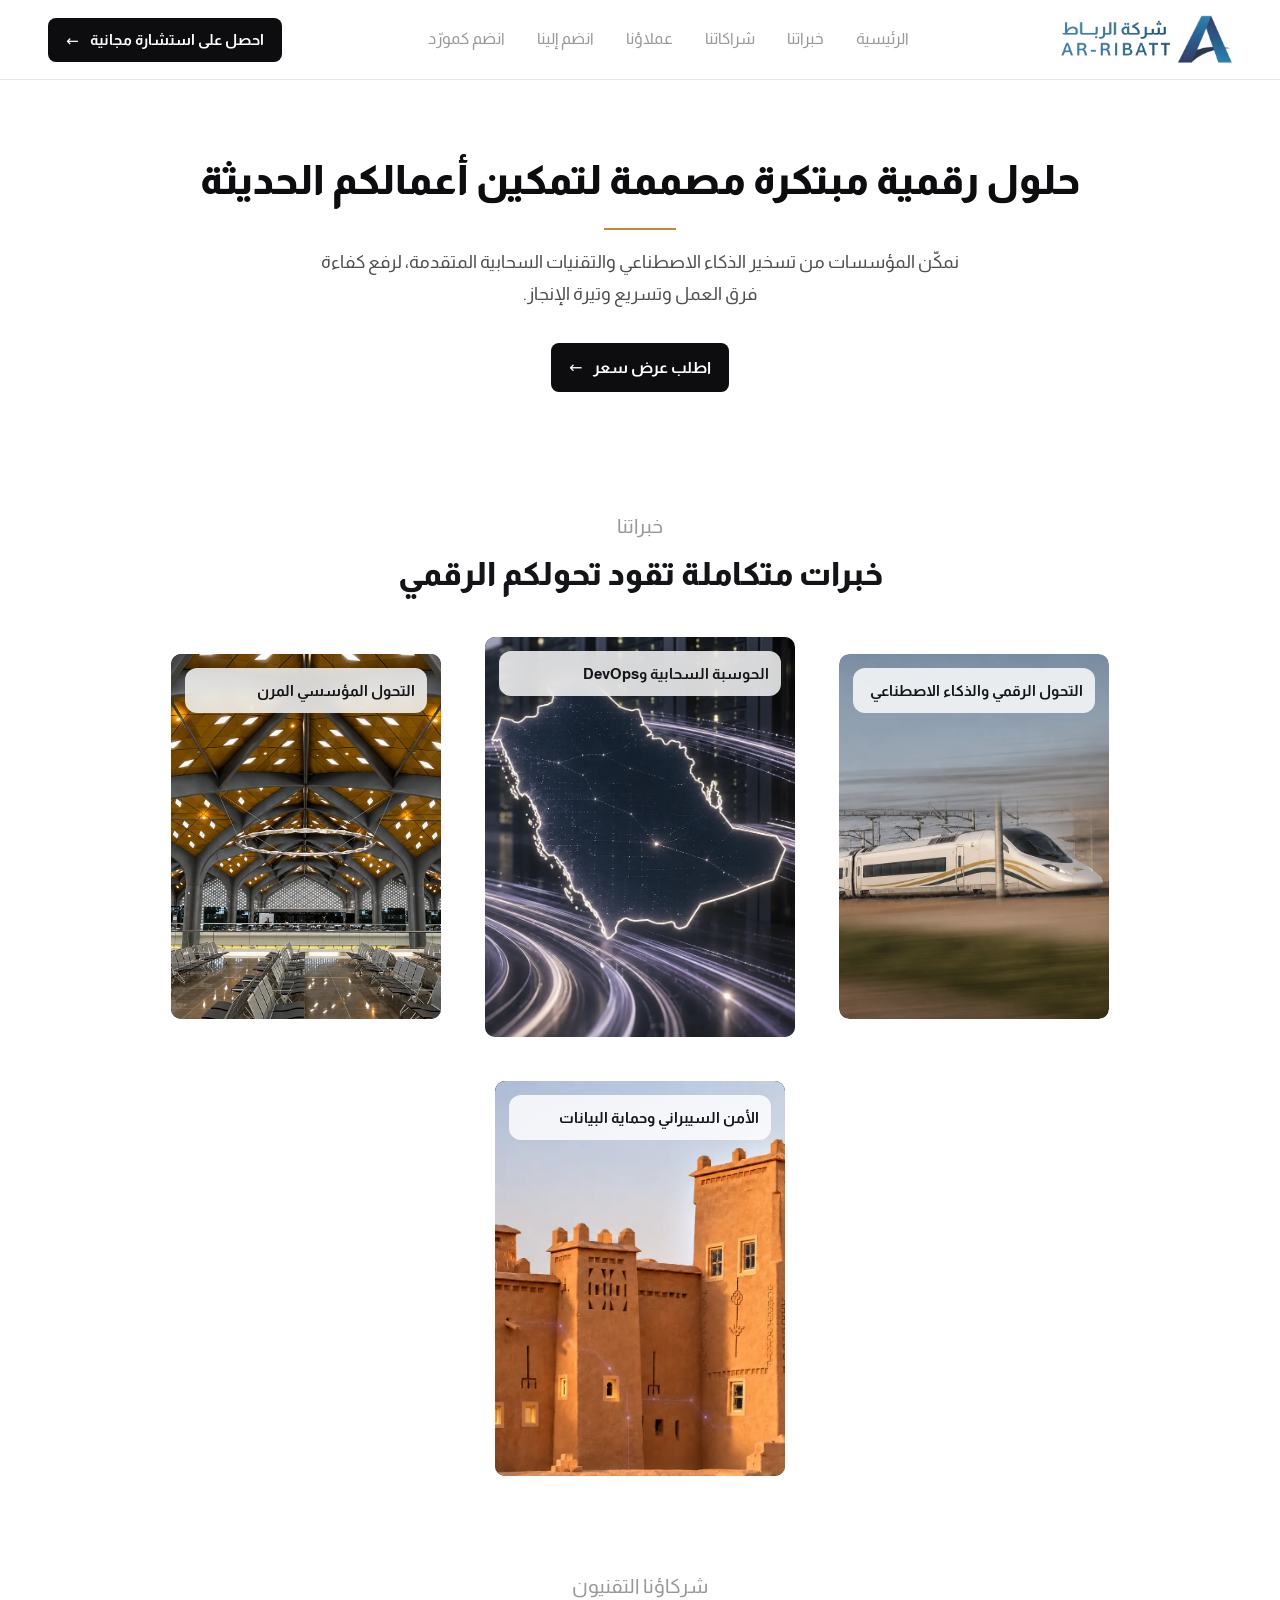
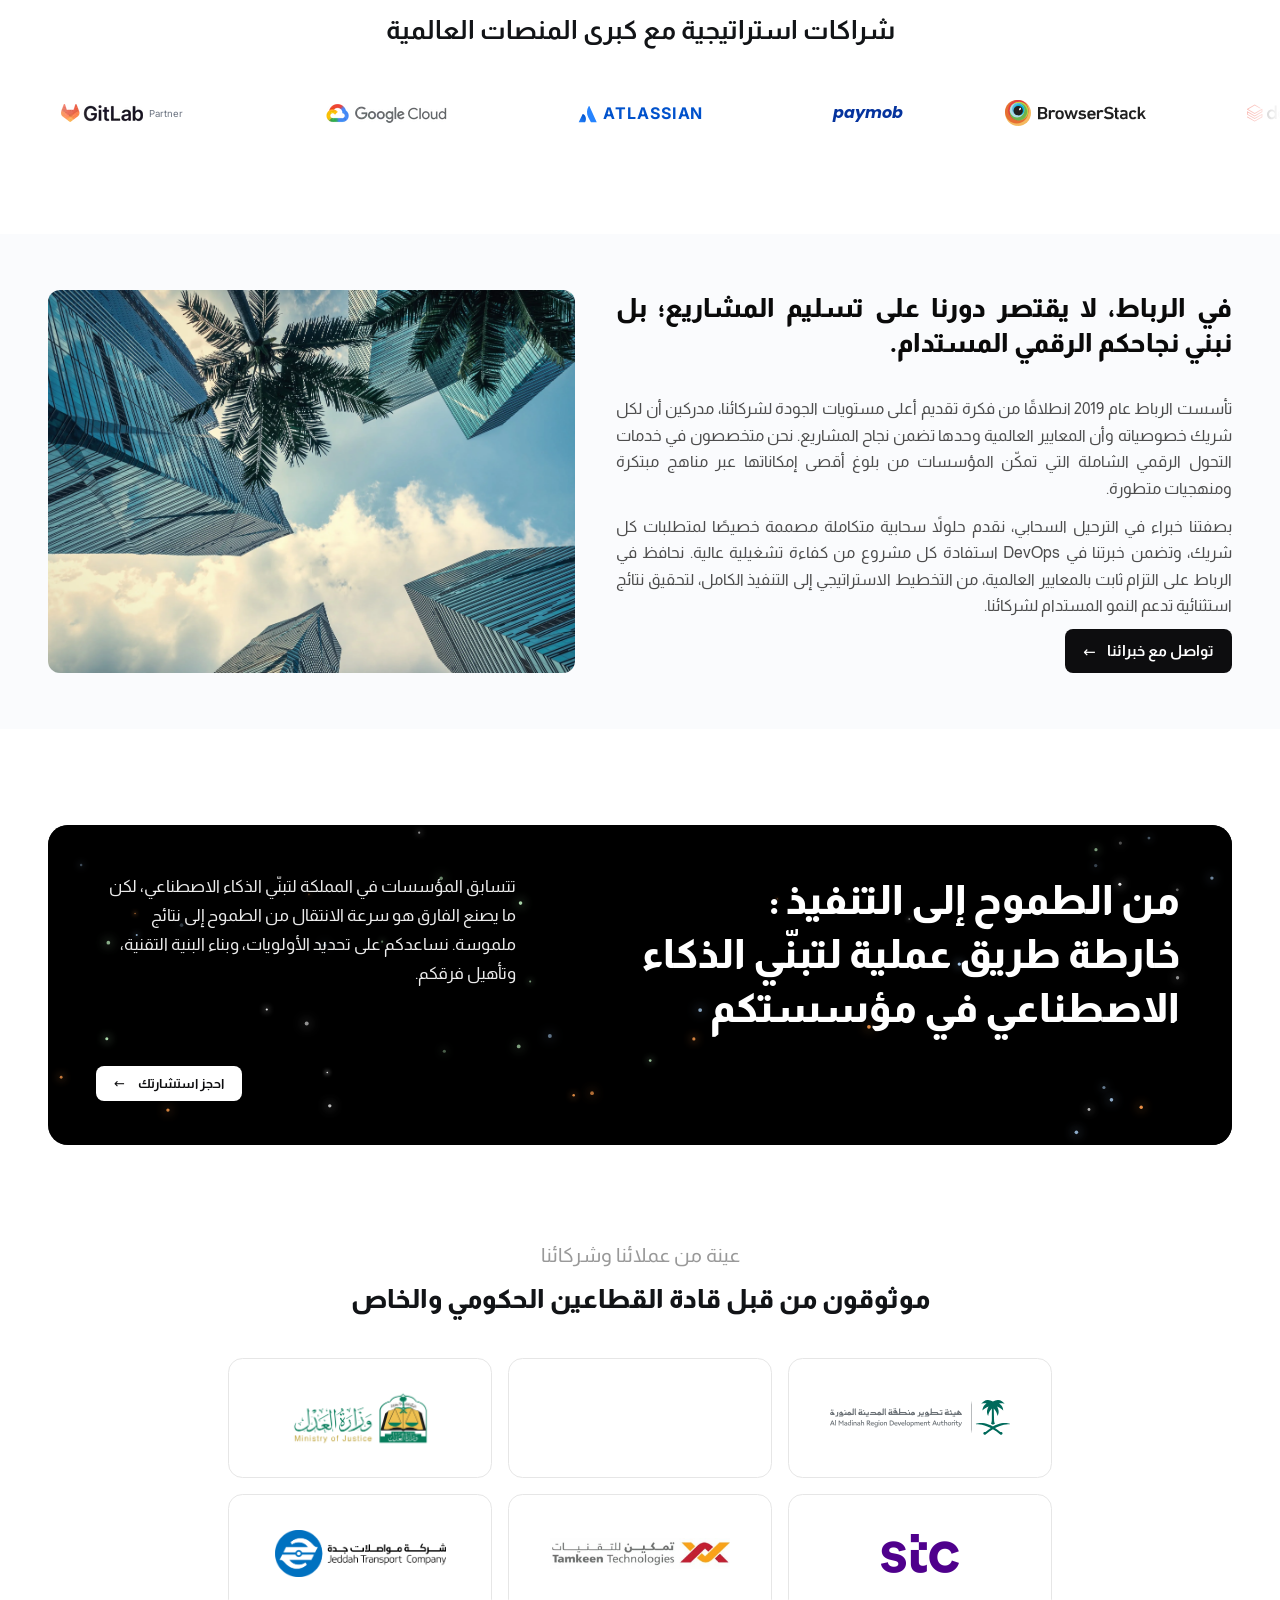
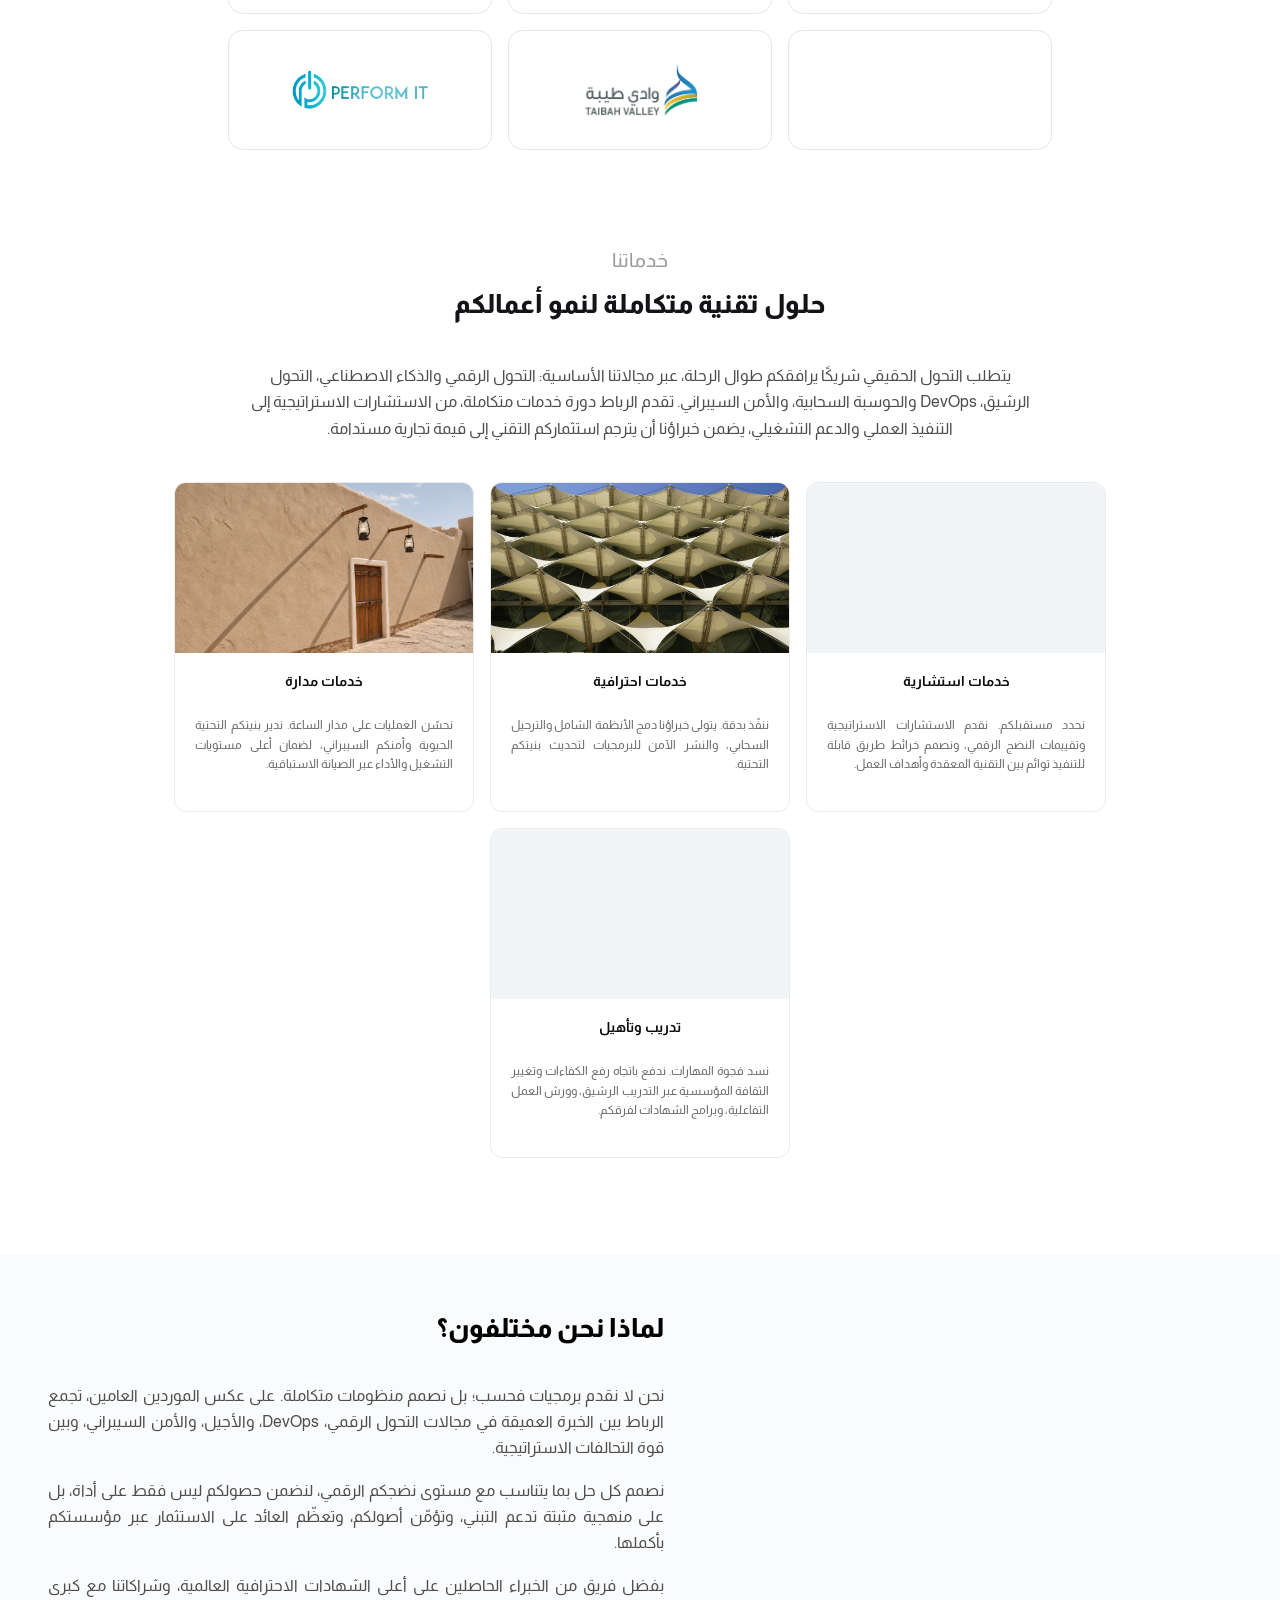
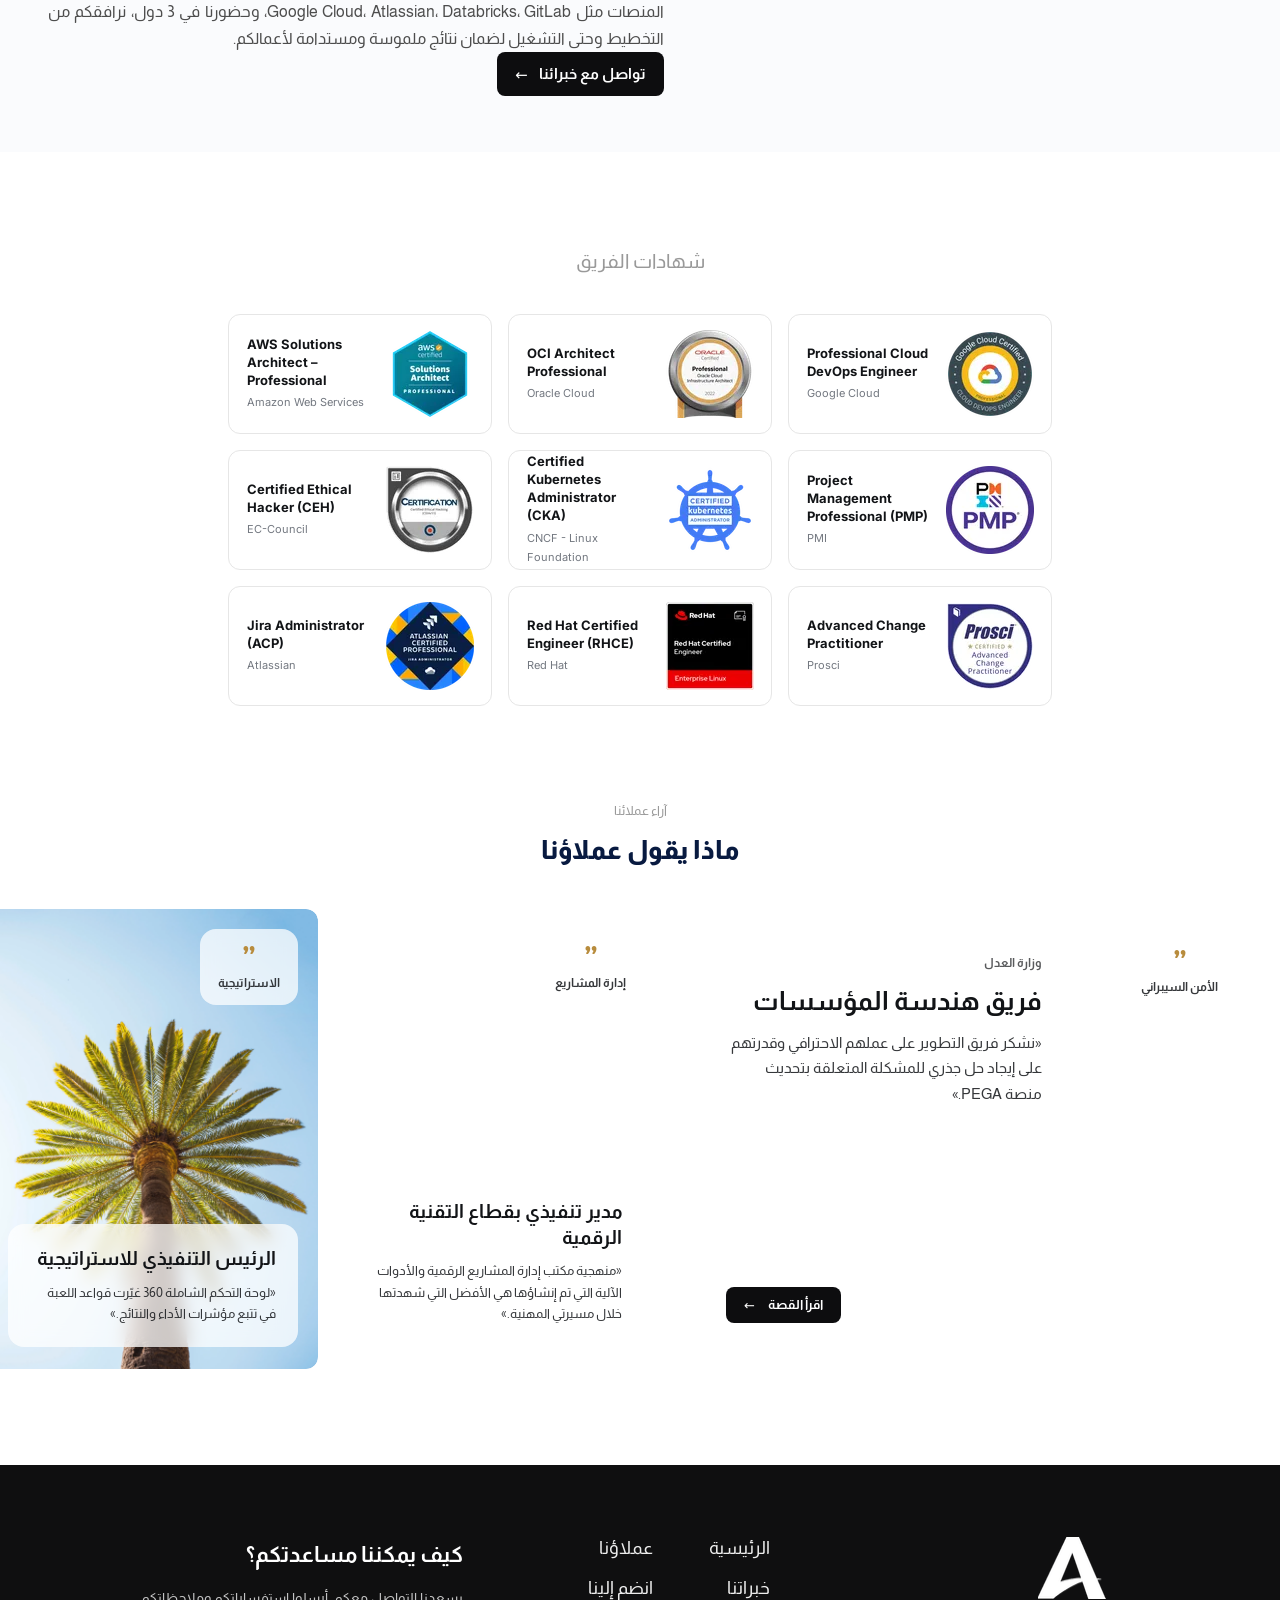
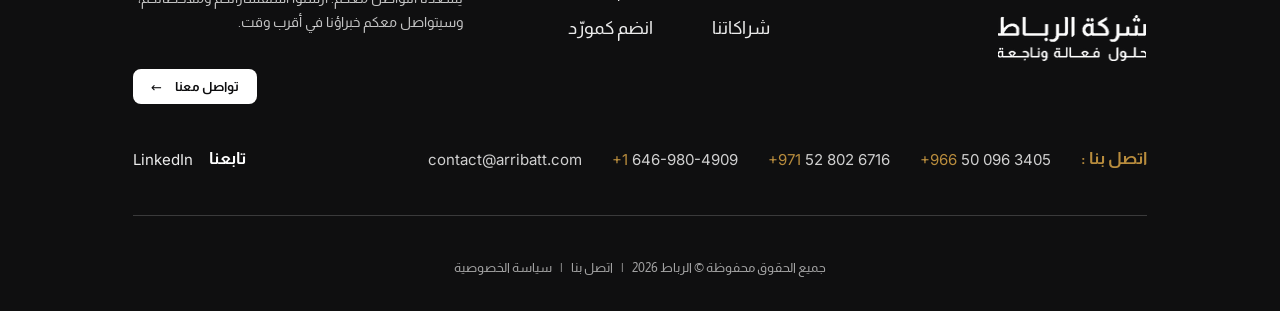
==== commit 18fd6ddf: "Size each client logo to the specified display dimensions. Co-authored-by: Cursor <cursoragent@curso" ====
--- a/index.html
+++ b/index.html
@@ -3,7 +3,7 @@
       function gtag(){dataLayer.push(arguments);}
       gtag('js', new Date());
       gtag('config', 'G-THDGBT9R9G');
-    </script><link rel="stylesheet" href="/_astro/almarai-latin-700-normal.DxvhkCoM.css"></head><body class="min-h-dvh bg-white font-sans text-body antialiased"><a href="#main" class="sr-only focus:not-sr-only focus:absolute focus:start-4 focus:top-4 focus:z-[100] focus:rounded-btn focus:bg-ink focus:px-4 focus:py-2 focus:text-white">تخطي إلى المحتوى</a><header class="relative sticky top-0 z-50 h-20 border-b border-line bg-white"><div class="ms-auto me-auto w-full max-w-page ps-4 pe-4 md:ps-6 md:pe-6 xl:ps-12 xl:pe-12 h-full"><div class="flex h-full items-center justify-between"><a href="/" aria-label="شركة الرباط - AR-RIBATT" class="relative z-10 shrink-0 rounded-btn focus-visible:outline-2 focus-visible:outline-offset-2 focus-visible:outline-ink"><img src="/_astro/logo.D2VFjR-r_1rYaQx.webp" alt="شركة الرباط - AR-RIBATT" loading="eager" fetchpriority="high" decoding="async" width="1003" height="284" class="h-[50px] w-auto object-contain"></a><nav class="hidden lg:block" aria-label="القائمة الرئيسية"><ul class="flex items-center gap-8"><li><a href="#home" class="nav-link rounded-btn focus-visible:outline-2 focus-visible:outline-offset-4 focus-visible:outline-ink">الرئيسية</a></li><li><a href="#expertise" class="nav-link rounded-btn focus-visible:outline-2 focus-visible:outline-offset-4 focus-visible:outline-ink">خبراتنا</a></li><li><a href="#partners" class="nav-link rounded-btn focus-visible:outline-2 focus-visible:outline-offset-4 focus-visible:outline-ink">شراكاتنا</a></li><li><a href="#clients" class="nav-link rounded-btn focus-visible:outline-2 focus-visible:outline-offset-4 focus-visible:outline-ink">عملاؤنا</a></li><li><a href="https://qr.arribatt.sa/?id=form-1" class="nav-link rounded-btn focus-visible:outline-2 focus-visible:outline-offset-4 focus-visible:outline-ink" target="_blank" rel="noopener noreferrer">انضم إلينا</a></li><li><a href="https://qr.arribatt.sa/?id=form-3" class="nav-link rounded-btn focus-visible:outline-2 focus-visible:outline-offset-4 focus-visible:outline-ink" target="_blank" rel="noopener noreferrer">انضم كمورّد</a></li></ul></nav><div class="hidden lg:block"><a href="https://calendly.com/m-alzouaghi-arribatt/meet-with-arribatt" class="btn-ink btn-ink--dark btn-ink--lg focus-visible:outline-2 focus-visible:outline-offset-2 focus-visible:outline-gold" target="_blank" rel="noopener noreferrer"><span class="btn-ink__arrow btn-ink__arrow--out" aria-hidden="true"></span><span class="btn-ink__label">احصل على استشارة مجانية</span><span class="btn-ink__arrow btn-ink__arrow--in" aria-hidden="true"></span></a></div><details class="group lg:hidden"><summary class="flex size-11 cursor-pointer list-none items-center justify-center rounded-btn text-ink hover:bg-surface focus-visible:outline-2 focus-visible:outline-offset-2 focus-visible:outline-ink [&amp;::-webkit-details-marker]:hidden" aria-label="القائمة"><svg class="size-6 group-open:hidden" viewBox="0 0 24 24" fill="none" stroke="currentColor" stroke-width="2" stroke-linecap="round" aria-hidden="true"><path d="M4 7h16M4 12h16M4 17h16"></path></svg><svg class="hidden size-6 group-open:block" viewBox="0 0 24 24" fill="none" stroke="currentColor" stroke-width="2" stroke-linecap="round" aria-hidden="true"><path d="M6 6l12 12M18 6L6 18"></path></svg></summary><div class="absolute start-0 end-0 top-full w-full border-b border-line bg-white"><div class="ms-auto me-auto w-full max-w-page ps-4 pe-4 md:ps-6 md:pe-6 xl:ps-12 xl:pe-12"><nav class="flex flex-col gap-2 py-4" aria-label="القائمة الرئيسية"><ul class="flex flex-col"><li><a href="#home" class="block py-3 text-start font-normal text-ink no-underline transition-colors hover:text-gold focus-visible:outline-2 focus-visible:outline-offset-2 focus-visible:outline-ink">الرئيسية</a></li><li><a href="#expertise" class="block py-3 text-start font-normal text-ink no-underline transition-colors hover:text-gold focus-visible:outline-2 focus-visible:outline-offset-2 focus-visible:outline-ink">خبراتنا</a></li><li><a href="#partners" class="block py-3 text-start font-normal text-ink no-underline transition-colors hover:text-gold focus-visible:outline-2 focus-visible:outline-offset-2 focus-visible:outline-ink">شراكاتنا</a></li><li><a href="#clients" class="block py-3 text-start font-normal text-ink no-underline transition-colors hover:text-gold focus-visible:outline-2 focus-visible:outline-offset-2 focus-visible:outline-ink">عملاؤنا</a></li><li><a href="https://qr.arribatt.sa/?id=form-1" class="block py-3 text-start font-normal text-ink no-underline transition-colors hover:text-gold focus-visible:outline-2 focus-visible:outline-offset-2 focus-visible:outline-ink" target="_blank" rel="noopener noreferrer">انضم إلينا</a></li><li><a href="https://qr.arribatt.sa/?id=form-3" class="block py-3 text-start font-normal text-ink no-underline transition-colors hover:text-gold focus-visible:outline-2 focus-visible:outline-offset-2 focus-visible:outline-ink" target="_blank" rel="noopener noreferrer">انضم كمورّد</a></li></ul><a href="https://calendly.com/m-alzouaghi-arribatt/meet-with-arribatt" class="btn-ink btn-ink--dark btn-ink--lg focus-visible:outline-2 focus-visible:outline-offset-2 focus-visible:outline-gold w-full whitespace-nowrap" target="_blank" rel="noopener noreferrer"><span class="btn-ink__arrow btn-ink__arrow--out" aria-hidden="true"></span><span class="btn-ink__label">احصل على استشارة مجانية</span><span class="btn-ink__arrow btn-ink__arrow--in" aria-hidden="true"></span></a></nav></div></div></details></div></div></header><main id="main" tabindex="-1" data-locale="ar"><section id="home" class="relative isolate overflow-hidden scroll-mt-24 bg-white py-16 xl:py-[72px]"><div class="pointer-events-none absolute inset-0 opacity-35" aria-hidden="true"><img src="/_astro/hero-lines.3NPXnAbR_jAh8v.svg" alt loading="eager" decoding="async" width="1280" height="251" class="absolute inset-0 h-full w-full object-cover"><img src="/_astro/hero-dots.DGAd6fWE_ZMkqzb.svg" alt loading="eager" decoding="async" width="1286" height="254" class="absolute inset-0 h-full w-full object-cover"></div><div class="ms-auto me-auto w-full max-w-page ps-4 pe-4 md:ps-6 md:pe-6 xl:ps-12 xl:pe-12 relative"><div class="flex flex-col items-center text-center"><h1 class="hero-enter hero-enter--1 max-w-[920px] text-[clamp(1.75rem,2vw+1rem,40px)] font-extrabold leading-[1.4] text-ink">حلول رقمية مبتكرة مصممة لتمكين أعمالكم الحديثة</h1><span class="hero-rule" aria-hidden="true"></span><p class="hero-enter hero-enter--2 mt-4 max-w-[640px] text-lg leading-[1.8] text-body">نمكّن المؤسسات من تسخير الذكاء الاصطناعي والتقنيات السحابية المتقدمة، لرفع كفاءة فرق العمل وتسريع وتيرة الإنجاز.</p><div class="hero-enter hero-enter--3 mt-8"><a href="https://qr.arribatt.sa/?id=form-2" class="btn-ink btn-ink--dark btn-ink--xl focus-visible:outline-2 focus-visible:outline-offset-2 focus-visible:outline-gold" target="_blank" rel="noopener noreferrer"><span class="btn-ink__arrow btn-ink__arrow--out" aria-hidden="true"></span><span class="btn-ink__label">اطلب عرض سعر</span><span class="btn-ink__arrow btn-ink__arrow--in" aria-hidden="true"></span></a></div></div></div></section><section id="expertise" class="scroll-mt-24 bg-white py-12"><div class="ms-auto me-auto w-full max-w-page ps-4 pe-4 md:ps-6 md:pe-6 xl:ps-12 xl:pe-12 flex flex-col items-center gap-10"><div class="flex flex-col items-center gap-3 text-center"><p class="text-xl font-normal text-muted">خبراتنا</p><h2 class="leading-[1.4] font-extrabold text-[32px] text-heading">خبرات متكاملة تقود تحولكم الرقمي</h2></div><ul class="flex w-full snap-x snap-mandatory items-center gap-4 overflow-x-auto [scrollbar-width:none] [-ms-overflow-style:none] [&amp;::-webkit-scrollbar]:hidden xl:flex-wrap xl:justify-center xl:gap-11 xl:overflow-visible"><li class="x-card w-[75%] shrink-0 snap-start xl:w-[var(--w)] xl:shrink-0" style="--w:270px;--h:365px;background-image:none"><div class="x-card__media"><img src="/_astro/digital-ai.BuF8sNp3_1Nud4Y.webp" alt="التحول الرقمي والذكاء الاصطناعي" style="height:100%;left:-103.23%;top:-0.11%;width:232.28%" loading="lazy" decoding="async" width="1655" height="950" class="max-w-none xl:absolute"></div><div class="x-card__panel"><div class="x-card__content"><h3 class="x-card__title">التحول الرقمي والذكاء الاصطناعي</h3><p class="x-card__text">نسخّر الذكاء الاصطناعي والتحول الرقمي لتمكين مؤسستكم من الابتكار وتسريع النمو.</p></div><div class="x-card__cta"><a href="https://calendly.com/m-alzouaghi-arribatt/meet-with-arribatt" class="btn-ink btn-ink--dark btn-ink--sm focus-visible:outline-2 focus-visible:outline-offset-2 focus-visible:outline-gold" target="_blank" rel="noopener noreferrer"><span class="btn-ink__arrow btn-ink__arrow--out" aria-hidden="true"></span><span class="btn-ink__label">اكتشف المزيد</span><span class="btn-ink__arrow btn-ink__arrow--in" aria-hidden="true"></span></a></div></div></li><li class="x-card w-[75%] shrink-0 snap-start xl:w-[var(--w)] xl:shrink-0" style="--w:310px;--h:400px;background-image:linear-gradient(135.94deg, rgb(18, 46, 92) 0%, rgb(36, 97, 158) 71.429%)"><div class="x-card__media"><img src="/_astro/cloud-devops.ePCq-_FP_VWO2.webp" alt="الحوسبة السحابية وDevOps" style="height:101.21%;left:-118.83%;top:0.05%;width:234.92%" loading="lazy" decoding="async" width="1672" height="941" class="max-w-none xl:absolute"></div><div class="x-card__panel"><div class="x-card__content"><h3 class="x-card__title">الحوسبة السحابية وDevOps</h3><p class="x-card__text">ترحيل سحابي سلس وأتمتة DevOps لتشغيل أسرع وأكثر موثوقية لبنيتكم التحتية.</p></div><div class="x-card__cta"><a href="https://calendly.com/m-alzouaghi-arribatt/meet-with-arribatt" class="btn-ink btn-ink--dark btn-ink--sm focus-visible:outline-2 focus-visible:outline-offset-2 focus-visible:outline-gold" target="_blank" rel="noopener noreferrer"><span class="btn-ink__arrow btn-ink__arrow--out" aria-hidden="true"></span><span class="btn-ink__label">اكتشف المزيد</span><span class="btn-ink__arrow btn-ink__arrow--in" aria-hidden="true"></span></a></div></div></li><li class="x-card w-[75%] shrink-0 snap-start xl:w-[var(--w)] xl:shrink-0" style="--w:270px;--h:365px;background-image:linear-gradient(134.6deg, rgb(10, 26, 61) 0%, rgb(20, 61, 117) 71.429%)"><div class="x-card__media"><img src="/_astro/agile.X4Pp-ks4_Z1QyyD6.webp" alt="التحول المؤسسي المرن" style="inset:0;width:100%;height:100%;object-fit:cover" loading="lazy" decoding="async" width="1464" height="1074" class="max-w-none xl:absolute"></div><div class="x-card__panel"><div class="x-card__content"><h3 class="x-card__title">التحول المؤسسي المرن</h3><p class="x-card__text">نرسّخ ثقافة العمل المرن (Agile &amp; Scrum) لتسريع التسليم ورفع كفاءة فرق العمل في مؤسستكم.</p></div><div class="x-card__cta"><a href="https://calendly.com/m-alzouaghi-arribatt/meet-with-arribatt" class="btn-ink btn-ink--dark btn-ink--sm focus-visible:outline-2 focus-visible:outline-offset-2 focus-visible:outline-gold" target="_blank" rel="noopener noreferrer"><span class="btn-ink__arrow btn-ink__arrow--out" aria-hidden="true"></span><span class="btn-ink__label">اكتشف المزيد</span><span class="btn-ink__arrow btn-ink__arrow--in" aria-hidden="true"></span></a></div></div></li><li class="x-card w-[75%] shrink-0 snap-start xl:w-[var(--w)] xl:shrink-0" style="--w:290px;--h:395px;background-image:linear-gradient(134.39deg, rgb(13, 31, 71) 0%, rgb(26, 71, 128) 71.429%)"><div class="x-card__media"><img src="/_astro/cybersecurity.xZYOoj6X_ZU1NrU.webp" alt="الأمن السيبراني وحماية البيانات" style="height:100%;left:-3.16%;top:0.1%;width:242.02%" loading="lazy" decoding="async" width="1672" height="941" class="max-w-none xl:absolute"></div><div class="x-card__panel"><div class="x-card__content"><h3 class="x-card__title">الأمن السيبراني وحماية البيانات</h3><p class="x-card__text">حماية متكاملة لبياناتكم وأنظمتكم عبر حلول أمن سيبراني استباقية ومراقبة مستمرة على مدار الساعة.</p></div><div class="x-card__cta"><a href="https://calendly.com/m-alzouaghi-arribatt/meet-with-arribatt" class="btn-ink btn-ink--dark btn-ink--sm focus-visible:outline-2 focus-visible:outline-offset-2 focus-visible:outline-gold" target="_blank" rel="noopener noreferrer"><span class="btn-ink__arrow btn-ink__arrow--out" aria-hidden="true"></span><span class="btn-ink__label">اكتشف المزيد</span><span class="btn-ink__arrow btn-ink__arrow--in" aria-hidden="true"></span></a></div></div></li></ul></div></section><section id="partners" class="scroll-mt-24 bg-white py-12 pb-24"><div class="ms-auto me-auto w-full max-w-page ps-4 pe-4 md:ps-6 md:pe-6 xl:ps-12 xl:pe-12 mb-10 flex flex-col items-center"><div class="flex flex-col items-center gap-3 text-center gap-3"><p class="text-xl font-normal text-muted">شركاؤنا التقنيون</p><h2 class="leading-[1.4] font-bold text-[26px] text-heading">شراكات استراتيجية مع كبرى المنصات العالمية</h2></div></div><div class="marquee relative mx-auto h-[50px] w-full max-w-page overflow-hidden px-4 md:px-6 xl:px-12"><div class="pointer-events-none absolute inset-y-0 start-0 z-1 h-[50px] w-[90px] bg-linear-to-r from-white to-transparent" aria-hidden="true"></div><div class="pointer-events-none absolute inset-y-0 end-0 z-1 h-[50px] w-[90px] bg-linear-to-l from-white to-transparent" aria-hidden="true"></div><div class="marquee__track flex h-[50px] w-max items-center"><ul class="flex shrink-0 items-center gap-[130px] pe-[130px]"><li class="flex w-[148px] shrink-0 items-center justify-center gap-1.5"><img src="/_astro/gitlab.0oqT5avN_bjvwU.webp" alt="GitLab" loading="lazy" decoding="async" width="82" height="18" class="h-[18px] w-[82px] object-cover"><span class="font-latin text-[9.6px] text-[#6b7380]">Partner</span></li><li class="flex shrink-0 items-center justify-center"><img src="/_astro/google-cloud.CJPN-X8w_Z16N8yL.webp" alt="Google Cloud" loading="lazy" decoding="async" width="122" height="19" class="h-[19px] w-[122px] object-cover"></li><li class="flex shrink-0 items-center justify-center gap-1.5 font-latin text-base font-bold tracking-[0.96px] text-[#0052cc]"><img src="/_astro/atlassian-mark.9yQa8FIi_5OESP.svg" alt loading="lazy" decoding="async" width="19" height="19" class="size-[18.8px]"><span>ATLASSIAN</span></li><li class="flex shrink-0 items-center justify-center font-paymob text-base font-bold italic text-[#05339e]">paymob</li><li class="flex shrink-0 items-center justify-center"><span class="relative block h-[41.6px] w-[83.2px]"><img src="/_astro/browserstack.Ki-fsA3B_2p1H18.svg" alt="BrowserStack" loading="lazy" decoding="async" width="141" height="26" class="absolute top-[18.75%] start-[-34.74%] max-w-none"></span></li><li class="flex shrink-0 items-center justify-center"><img src="/_astro/databricks.DVVjJMdG_Z1Q6LdH.svg" alt="Databricks" loading="lazy" decoding="async" width="106" height="18" class="h-[17.6px] w-[105.6px]"></li></ul><ul class="flex shrink-0 items-center gap-[130px] pe-[130px]" aria-hidden="true"><li class="flex w-[148px] shrink-0 items-center justify-center gap-1.5"><img src="/_astro/gitlab.0oqT5avN_bjvwU.webp" alt="GitLab" loading="lazy" decoding="async" width="82" height="18" class="h-[18px] w-[82px] object-cover"><span class="font-latin text-[9.6px] text-[#6b7380]">Partner</span></li><li class="flex shrink-0 items-center justify-center"><img src="/_astro/google-cloud.CJPN-X8w_Z16N8yL.webp" alt="Google Cloud" loading="lazy" decoding="async" width="122" height="19" class="h-[19px] w-[122px] object-cover"></li><li class="flex shrink-0 items-center justify-center gap-1.5 font-latin text-base font-bold tracking-[0.96px] text-[#0052cc]"><img src="/_astro/atlassian-mark.9yQa8FIi_5OESP.svg" alt loading="lazy" decoding="async" width="19" height="19" class="size-[18.8px]"><span>ATLASSIAN</span></li><li class="flex shrink-0 items-center justify-center font-paymob text-base font-bold italic text-[#05339e]">paymob</li><li class="flex shrink-0 items-center justify-center"><span class="relative block h-[41.6px] w-[83.2px]"><img src="/_astro/browserstack-2.C2VnJYYT_2p1H18.svg" alt loading="lazy" decoding="async" width="141" height="26" class="absolute top-[18.75%] start-[-34.74%] max-w-none"></span></li><li class="flex shrink-0 items-center justify-center"><img src="/_astro/databricks.DVVjJMdG_Z1Q6LdH.svg" alt="Databricks" loading="lazy" decoding="async" width="106" height="18" class="h-[17.6px] w-[105.6px]"></li></ul></div></div></section><section id="about" class="split scroll-mt-24 bg-surface py-14 split--about"><div class="ms-auto me-auto w-full max-w-page ps-4 pe-4 md:ps-6 md:pe-6 xl:ps-12 xl:pe-12"><div class="flex flex-col items-start gap-10 xl:flex-row xl:gap-[41px]"><div class="flex min-h-0 min-w-0 flex-1 flex-col items-start xl:min-h-[383px] xl:flex-[1_1_706px]"><h2 class="w-full font-extrabold mb-9 text-[26px] leading-[1.35] text-title text-justify">في الرباط، لا يقتصر دورنا على تسليم المشاريع؛ بل نبني نجاحكم الرقمي المستدام.</h2><div class="flex w-full flex-col max-w-[660px] gap-3"><p class="text-justify text-base leading-[1.65] text-body">تأسست الرباط عام 2019 انطلاقًا من فكرة تقديم أعلى مستويات الجودة لشركائنا، مدركين أن لكل شريك خصوصياته وأن المعايير العالمية وحدها تضمن نجاح المشاريع. نحن متخصصون في خدمات التحول الرقمي الشاملة التي تمكّن المؤسسات من بلوغ أقصى إمكاناتها عبر مناهج مبتكرة ومنهجيات متطورة.</p><p class="text-justify text-base leading-[1.65] text-body">بصفتنا خبراء في الترحيل السحابي، نقدم حلولاً سحابية متكاملة مصممة خصيصًا لمتطلبات كل شريك، وتضمن خبرتنا في DevOps استفادة كل مشروع من كفاءة تشغيلية عالية. نحافظ في الرباط على التزام ثابت بالمعايير العالمية، من التخطيط الاستراتيجي إلى التنفيذ الكامل، لتحقيق نتائج استثنائية تدعم النمو المستدام لشركائنا.</p></div><a href="https://calendly.com/m-alzouaghi-arribatt/meet-with-arribatt" class="btn-ink btn-ink--dark btn-ink--lg focus-visible:outline-2 focus-visible:outline-offset-2 focus-visible:outline-gold mt-4 xl:mt-auto" target="_blank" rel="noopener noreferrer"><span class="btn-ink__arrow btn-ink__arrow--out" aria-hidden="true"></span><span class="btn-ink__label">تواصل مع خبرائنا</span><span class="btn-ink__arrow btn-ink__arrow--in" aria-hidden="true"></span></a></div><div class="split-photo h-auto w-full max-w-[527px] shrink-0 overflow-hidden rounded-card xl:h-[383px] xl:w-[527px] xl:flex-[0_0_527px]"><img src="/_astro/about.DB5jnd_7_1qwkGR.webp" alt="واجهة معمارية حديثة" loading="lazy" sizes="527px" decoding="async" width="2576" height="1720" class="aspect-[527/383] h-full w-full object-cover xl:aspect-auto"></div></div></div></section><section class="bg-white pb-0 pt-14 xl:pt-24"><div class="ms-auto me-auto w-full max-w-page ps-4 pe-4 md:ps-6 md:pe-6 xl:ps-12 xl:pe-12"><div class="banner relative flex min-h-[320px] flex-col items-start gap-6 overflow-hidden rounded-[20px] bg-black px-6 pb-24 pt-8 xl:flex-row xl:gap-16 xl:ps-[52px] xl:pe-12 xl:pb-11 xl:pt-12"><div class="banner__bg pointer-events-none absolute inset-0" aria-hidden="true" dir="ltr"><div class="banner__bg-zoom"><img src="/_astro/banner-bg.DKNZC5jt.png" alt="" width="4096" height="2280" class="banner__bg-image" loading="lazy" decoding="async"></div><div class="banner__overlay absolute inset-0 bg-[linear-gradient(180deg,rgba(0,0,0,0.7)_0%,rgba(0,0,0,0)_60%),linear-gradient(90deg,rgba(0,0,0,0.95)_0%,rgba(0,0,0,0.85)_45%,rgba(0,0,0,0.15)_62%,rgba(0,0,0,0.5)_100%)] ltr:scale-x-[-1]"></div><div class="banner__particles"><div class="banner__particles-track"><img src="/_astro/banner-particles.DuXMQttF.svg" alt="" width="1274" height="339"><img src="/_astro/banner-particles.DuXMQttF.svg" alt="" width="1274" height="339"></div></div></div><h2 class="relative w-full shrink-0 text-[clamp(1.5rem,2vw+1rem,40px)] font-extrabold leading-[1.35] text-white xl:w-[600px] xl:flex-[0_0_600px]">من الطموح إلى التنفيذ :<br>خارطة طريق عملية لتبنّي الذكاء الاصطناعي في مؤسستكم</h2><p class="relative min-w-0 flex-1 text-[17px] leading-[1.7] text-white/92">تتسابق المؤسسات في المملكة لتبنّي الذكاء الاصطناعي، لكن ما يصنع الفارق هو سرعة الانتقال من الطموح إلى نتائج ملموسة. نساعدكم على تحديد الأولويات، وبناء البنية التقنية، وتأهيل فرقكم.</p><a href="https://calendly.com/m-alzouaghi-arribatt/meet-with-arribatt" class="btn-ink btn-ink--light btn-ink--sm focus-visible:outline-2 focus-visible:outline-offset-2 focus-visible:outline-white absolute end-6 bottom-8 xl:end-12 xl:bottom-11" target="_blank" rel="noopener noreferrer"><span class="btn-ink__arrow btn-ink__arrow--out" aria-hidden="true"></span><span class="btn-ink__label">احجز استشارتك</span><span class="btn-ink__arrow btn-ink__arrow--in" aria-hidden="true"></span></a></div></div></section><script type="module">function e(e){return e.getAnimations().find(e=>e instanceof CSSAnimation&&e.animationName===`banner-snow`)}function t(){window.matchMedia(`(prefers-reduced-motion: reduce)`).matches||document.querySelectorAll(`.banner`).forEach(t=>{if(!(t instanceof HTMLElement)||t.dataset.snowBound===`1`)return;t.dataset.snowBound=`1`;let n=t.querySelector(`.banner__particles-track`);if(!n)return;let r=!1,i=t=>{let i=e(n);if(!i)return;let a=Number(i.effect?.getComputedTiming().duration)||42e3,o=Number(i.currentTime??0);if(t<0&&o<=0&&(i.currentTime=a),i.playbackRate=t,t<0&&!r){r=!0;let t=()=>{let i=e(n);if(!i||i.playbackRate>=0){r=!1;return}let a=Number(i.effect?.getComputedTiming().duration)||42e3;Number(i.currentTime??0)<=16&&(i.currentTime=a),requestAnimationFrame(t)};requestAnimationFrame(t)}};t.addEventListener(`mouseenter`,()=>i(-1)),t.addEventListener(`mouseleave`,()=>i(1)),t.addEventListener(`focusin`,()=>i(-1)),t.addEventListener(`focusout`,e=>{let n=e.relatedTarget;n instanceof Node&&t.contains(n)||i(1)})})}t();</script><section id="clients" class="scroll-mt-24 bg-white pb-12 pt-16 xl:pt-24"><div class="ms-auto me-auto w-full max-w-page ps-4 pe-4 md:ps-6 md:pe-6 xl:ps-12 xl:pe-12 flex flex-col items-center gap-10"><div class="flex flex-col items-center gap-3 text-center"><p class="text-xl font-normal text-muted">عينة من عملائنا وشركائنا</p><h2 class="leading-[1.4] font-extrabold text-[26px] text-heading">موثوقون من قبل قادة القطاعين الحكومي والخاص</h2></div><ul class="grid w-full grid-cols-2 gap-4 md:grid-cols-3 xl:w-auto xl:grid-cols-[repeat(3,264px)]"><li><div class="overflow-hidden bg-white logo-cell flex h-[120px] items-center justify-center overflow-hidden rounded-[14.4px] px-[28.8px] py-6"><img src="/_astro/mda.Br_hAPNj.svg" alt="هيئة تطوير منطقة المدينة المنورة" width="180" height="35" class="h-auto max-h-full w-auto max-w-full object-contain" loading="lazy" decoding="async"></div></li><li><div class="overflow-hidden bg-white logo-cell flex h-[120px] items-center justify-center overflow-hidden rounded-[14.4px] px-[28.8px] py-6"><img src="/_astro/bgc.DxOZfh7m.png" alt="Boston Consulting Group" width="1024" height="284" class="h-auto max-h-full w-auto max-w-full object-contain" loading="lazy" decoding="async"></div></li><li><div class="overflow-hidden bg-white logo-cell flex h-[120px] items-center justify-center overflow-hidden rounded-[14.4px] px-[28.8px] py-6"><img src="/_astro/moj.GRFc2h6D.png" alt="وزارة العدل" width="584" height="245" class="h-auto max-h-full w-auto max-w-full object-contain" loading="lazy" decoding="async"></div></li><li><div class="overflow-hidden bg-white logo-cell flex h-[120px] items-center justify-center overflow-hidden rounded-[14.4px] px-[28.8px] py-6"><img src="/_astro/stc.CBinUUbg.png" alt="stc" width="312" height="156" class="h-auto max-h-full w-auto max-w-full object-contain" loading="lazy" decoding="async"></div></li><li><div class="overflow-hidden bg-white logo-cell flex h-[120px] items-center justify-center overflow-hidden rounded-[14.4px] px-[28.8px] py-6"><img src="/_astro/tamkeen.B9ol4Yg9.png" alt="تمكين للتقنيات" width="577" height="102" class="h-auto max-h-full w-auto max-w-full object-contain" loading="lazy" decoding="async"></div></li><li><div class="overflow-hidden bg-white logo-cell flex h-[120px] items-center justify-center overflow-hidden rounded-[14.4px] px-[28.8px] py-6"><img src="/_astro/jtc.CRgW4-S0.png" alt="شركة مواصلات جدة" width="799" height="221" class="h-auto max-h-full w-auto max-w-full object-contain" loading="lazy" decoding="async"></div></li><li><div class="overflow-hidden bg-white logo-cell flex h-[120px] items-center justify-center overflow-hidden rounded-[14.4px] px-[28.8px] py-6"><img src="/_astro/rua-almadinah.D9s2_i26.png" alt="رؤى المدينة القابضة" width="2041" height="670" class="h-auto max-h-full w-auto max-w-full object-contain" loading="lazy" decoding="async"></div></li><li><div class="overflow-hidden bg-white logo-cell flex h-[120px] items-center justify-center overflow-hidden rounded-[14.4px] px-[28.8px] py-6"><img src="/_astro/taibah-valley.BYlgP8Xm.png" alt="وادي طيبة" width="488" height="223" class="h-auto max-h-full w-auto max-w-full object-contain" loading="lazy" decoding="async"></div></li><li><div class="overflow-hidden bg-white logo-cell flex h-[120px] items-center justify-center overflow-hidden rounded-[14.4px] px-[28.8px] py-6"><img src="/_astro/perform-it.dQysM-e8.png" alt="Perform IT" width="500" height="180" class="h-auto max-h-full w-auto max-w-full object-contain" loading="lazy" decoding="async"></div></li></ul></div></section><section id="services" class="scroll-mt-24 bg-white pb-16 pt-12 xl:pb-24"><div class="ms-auto me-auto w-full max-w-page ps-4 pe-4 md:ps-6 md:pe-6 xl:ps-12 xl:pe-12 flex flex-col items-center gap-10"><div class="flex flex-col items-center gap-3 text-center"><p class="text-xl font-normal text-muted">خدماتنا</p><h2 class="leading-[1.4] font-extrabold text-[26px] text-heading mb-[29px] text-black">حلول تقنية متكاملة لنمو أعمالكم</h2><p class="max-w-[792px] text-base leading-[1.65] text-body ms-auto me-auto text-[#595959]">يتطلب التحول الحقيقي شريكًا يرافقكم طوال الرحلة، عبر مجالاتنا الأساسية: التحول الرقمي والذكاء الاصطناعي، التحول الرشيق، DevOps والحوسبة السحابية، والأمن السيبراني. تقدم الرباط دورة خدمات متكاملة، من الاستشارات الاستراتيجية إلى التنفيذ العملي والدعم التشغيلي، يضمن خبراؤنا أن يترجم استثماركم التقني إلى قيمة تجارية مستدامة.</p></div><ul class="flex w-full snap-x snap-mandatory gap-4 overflow-x-auto [scrollbar-width:none] [-ms-overflow-style:none] [&amp;::-webkit-scrollbar]:hidden xl:flex-wrap xl:justify-center xl:overflow-visible"><li class="s-card w-[75%] shrink-0 snap-start xl:h-[330px] xl:w-[300px]"><div class="s-card__photo"><img src="/_astro/consulting.DAp-a9V0_Z2dn7iq.webp" alt style="position:absolute;height:115.84%;left:-13.07%;top:-15.82%;width:126.15%;max-width:none" loading="lazy" decoding="async" width="4096" height="4096" class="h-full w-full object-cover"></div><div class="s-card__frost" aria-hidden="true"><img src="/_astro/consulting.DAp-a9V0_Z2dn7iq.webp" alt loading="lazy" decoding="async" width="4096" height="4096" class="h-full w-full object-cover"></div><div class="s-card__body"><h3 class="s-card__title">خدمات استشارية</h3><div class="s-card__text"><p>نحدد مستقبلكم. نقدم الاستشارات الاستراتيجية وتقييمات النضج الرقمي، ونصمم خرائط طريق قابلة للتنفيذ توائم بين التقنية المعقدة وأهداف العمل.</p></div></div><div class="s-card__cta"><a href="https://calendly.com/m-alzouaghi-arribatt/meet-with-arribatt" class="btn-ink btn-ink--dark btn-ink--sm focus-visible:outline-2 focus-visible:outline-offset-2 focus-visible:outline-gold" target="_blank" rel="noopener noreferrer"><span class="btn-ink__arrow btn-ink__arrow--out" aria-hidden="true"></span><span class="btn-ink__label">اكتشف المزيد</span><span class="btn-ink__arrow btn-ink__arrow--in" aria-hidden="true"></span></a></div></li><li class="s-card w-[75%] shrink-0 snap-start xl:h-[330px] xl:w-[300px]"><div class="s-card__photo"><img src="/_astro/professional.Cj36oJdB_ZnlIlS.webp" alt style loading="lazy" decoding="async" width="4096" height="2731" class="h-full w-full object-cover"></div><div class="s-card__frost" aria-hidden="true"><img src="/_astro/professional.Cj36oJdB_ZnlIlS.webp" alt loading="lazy" decoding="async" width="4096" height="2731" class="h-full w-full object-cover"></div><div class="s-card__body"><h3 class="s-card__title">خدمات احترافية</h3><div class="s-card__text"><p>ننفّذ بدقة. يتولى خبراؤنا دمج الأنظمة الشامل والترحيل السحابي، والنشر الآمن للبرمجيات لتحديث بنيتكم التحتية.</p></div></div><div class="s-card__cta"><a href="https://calendly.com/m-alzouaghi-arribatt/meet-with-arribatt" class="btn-ink btn-ink--dark btn-ink--sm focus-visible:outline-2 focus-visible:outline-offset-2 focus-visible:outline-gold" target="_blank" rel="noopener noreferrer"><span class="btn-ink__arrow btn-ink__arrow--out" aria-hidden="true"></span><span class="btn-ink__label">اكتشف المزيد</span><span class="btn-ink__arrow btn-ink__arrow--in" aria-hidden="true"></span></a></div></li><li class="s-card w-[75%] shrink-0 snap-start xl:h-[330px] xl:w-[300px]"><div class="s-card__photo"><img src="/_astro/managed.CXEbHseb_ZjBXuD.webp" alt style loading="lazy" decoding="async" width="1615" height="974" class="h-full w-full object-cover"></div><div class="s-card__frost" aria-hidden="true"><img src="/_astro/managed.CXEbHseb_ZjBXuD.webp" alt loading="lazy" decoding="async" width="1615" height="974" class="h-full w-full object-cover"></div><div class="s-card__body"><h3 class="s-card__title">خدمات مدارة</h3><div class="s-card__text"><p>نحسّن العمليات على مدار الساعة. ندير بنيتكم التحتية الحيوية وأمنكم السيبراني، لضمان أعلى مستويات التشغيل والأداء عبر الصيانة الاستباقية.</p></div></div><div class="s-card__cta"><a href="https://calendly.com/m-alzouaghi-arribatt/meet-with-arribatt" class="btn-ink btn-ink--dark btn-ink--sm focus-visible:outline-2 focus-visible:outline-offset-2 focus-visible:outline-gold" target="_blank" rel="noopener noreferrer"><span class="btn-ink__arrow btn-ink__arrow--out" aria-hidden="true"></span><span class="btn-ink__label">اكتشف المزيد</span><span class="btn-ink__arrow btn-ink__arrow--in" aria-hidden="true"></span></a></div></li><li class="s-card w-[75%] shrink-0 snap-start xl:h-[330px] xl:w-[300px]"><div class="s-card__photo"><img src="/_astro/training.C7BGYRrm_oEnjw.webp" alt style loading="lazy" decoding="async" width="2880" height="3840" class="h-full w-full object-cover"></div><div class="s-card__frost" aria-hidden="true"><img src="/_astro/training.C7BGYRrm_oEnjw.webp" alt loading="lazy" decoding="async" width="2880" height="3840" class="h-full w-full object-cover"></div><div class="s-card__body"><h3 class="s-card__title">تدريب وتأهيل</h3><div class="s-card__text"><p>نسد فجوة المهارات. ندفع باتجاه رفع الكفاءات وتغيير الثقافة المؤسسية عبر التدريب الرشيق، وورش العمل التفاعلية، وبرامج الشهادات لفرقكم.</p></div></div><div class="s-card__cta"><a href="https://calendly.com/m-alzouaghi-arribatt/meet-with-arribatt" class="btn-ink btn-ink--dark btn-ink--sm focus-visible:outline-2 focus-visible:outline-offset-2 focus-visible:outline-gold" target="_blank" rel="noopener noreferrer"><span class="btn-ink__arrow btn-ink__arrow--out" aria-hidden="true"></span><span class="btn-ink__label">اكتشف المزيد</span><span class="btn-ink__arrow btn-ink__arrow--in" aria-hidden="true"></span></a></div></li></ul></div></section><section id="why-us" class="split scroll-mt-24 bg-surface py-14 split--why"><div class="ms-auto me-auto w-full max-w-page ps-4 pe-4 md:ps-6 md:pe-6 xl:ps-12 xl:pe-12"><div class="flex flex-col items-start gap-10 xl:flex-row xl:gap-[41px] xl:flex-row-reverse"><div class="flex min-h-0 min-w-0 flex-1 flex-col items-start xl:min-h-[383px] xl:flex-[1_1_706px]"><h2 class="w-full font-extrabold mb-9 text-[26px] leading-[1.4] text-[#020202]">لماذا نحن مختلفون؟</h2><div class="flex w-full flex-col gap-4"><p class="text-justify text-base leading-[1.65] text-body">نحن لا نقدم برمجيات فحسب؛ بل نصمم منظومات متكاملة. على عكس الموردين العامين، تجمع الرباط بين الخبرة العميقة في مجالات التحول الرقمي، DevOps، والأجيل، والأمن السيبراني، وبين قوة التحالفات الاستراتيجية.</p><p class="text-justify text-base leading-[1.65] text-body">نصمم كل حل بما يتناسب مع مستوى نضجكم الرقمي، لنضمن حصولكم ليس فقط على أداة، بل على منهجية مثبتة تدعم التبني، وتؤمّن أصولكم، وتعظّم العائد على الاستثمار عبر مؤسستكم بأكملها.</p><p class="text-justify text-base leading-[1.65] text-body">بفضل فريق من الخبراء الحاصلين على أعلى الشهادات الاحترافية العالمية، وشراكاتنا مع كبرى المنصات مثل Google Cloud، Atlassian، Databricks، GitLab، وحضورنا في 3 دول، نرافقكم من التخطيط وحتى التشغيل لضمان نتائج ملموسة ومستدامة لأعمالكم.</p></div><a href="https://calendly.com/m-alzouaghi-arribatt/meet-with-arribatt" class="btn-ink btn-ink--dark btn-ink--lg focus-visible:outline-2 focus-visible:outline-offset-2 focus-visible:outline-gold mt-4 xl:mt-auto" target="_blank" rel="noopener noreferrer"><span class="btn-ink__arrow btn-ink__arrow--out" aria-hidden="true"></span><span class="btn-ink__label">تواصل مع خبرائنا</span><span class="btn-ink__arrow btn-ink__arrow--in" aria-hidden="true"></span></a></div><div class="split-photo h-auto w-full max-w-[527px] shrink-0 overflow-hidden rounded-card xl:h-[383px] xl:w-[527px] xl:flex-[0_0_527px]"><img src="/_astro/why-us.D92ruhI7_ZWMdSO.webp" alt="شخص مضيء يبرز وسط حشد" loading="lazy" sizes="527px" decoding="async" width="1546" height="1017" class="aspect-[527/383] h-full w-full object-cover xl:aspect-auto"></div></div></div></section><section id="certifications" class="scroll-mt-24 bg-white pb-12 pt-16 xl:pt-24"><div class="ms-auto me-auto w-full max-w-page ps-4 pe-4 md:ps-6 md:pe-6 xl:ps-12 xl:pe-12 flex flex-col items-center gap-10"><div class="flex flex-col items-center gap-3 text-center"><p class="text-xl font-normal text-muted leading-[26px]">شهادات الفريق</p><h2 class="leading-[1.4] font-extrabold text-[26px] text-heading sr-only">يحمل خبراؤنا ومستشارونا أعلى الشهادات الاحترافية المعترف بها عالمياً</h2></div><ul class="grid w-full grid-cols-1 gap-4 sm:grid-cols-2 xl:w-auto xl:grid-cols-[repeat(3,264px)]"><li><div class="overflow-hidden bg-white logo-cell h-[120px] overflow-hidden rounded-card py-0"><div class="flex h-full items-center gap-3.5 ps-[18px] pe-[16.8px]" dir="ltr"><div class="flex min-w-0 flex-1 flex-col gap-1 text-start font-latin" lang="en"><p class="text-[13px] font-bold leading-[1.4] text-heading">Professional Cloud DevOps Engineer</p><p class="text-[11px] text-[#737880]">Google Cloud</p></div><div class="flex h-[88px] w-[88px] shrink-0 items-center justify-center"><img src="/_astro/gcp-devops.BclXHswC_1IRMIz.webp" alt loading="lazy" decoding="async" width="88" height="88" class="h-[88px] w-[88px] object-contain"></div></div></div></li><li><div class="overflow-hidden bg-white logo-cell h-[120px] overflow-hidden rounded-card py-0"><div class="flex h-full items-center gap-3.5 ps-[18px] pe-[16.8px]" dir="ltr"><div class="flex min-w-0 flex-1 flex-col gap-1 text-start font-latin" lang="en"><p class="text-[13px] font-bold leading-[1.4] text-heading">OCI Architect Professional</p><p class="text-[11px] text-[#737880]">Oracle Cloud</p></div><div class="flex h-[88px] w-[88px] shrink-0 items-center justify-center"><img src="/_astro/oci-architect.BaTMFD3I_ZuQ4wA.webp" alt loading="lazy" decoding="async" width="88" height="88" class="h-[88px] w-[88px] object-contain"></div></div></div></li><li><div class="overflow-hidden bg-white logo-cell h-[120px] overflow-hidden rounded-card py-0"><div class="flex h-full items-center gap-3.5 ps-[18px] pe-[16.8px]" dir="ltr"><div class="flex min-w-0 flex-1 flex-col gap-1 text-start font-latin" lang="en"><p class="text-[13px] font-bold leading-[1.4] text-heading">AWS Solutions Architect – Professional</p><p class="text-[11px] text-[#737880]">Amazon Web Services</p></div><div class="flex h-[88px] w-[88px] shrink-0 items-center justify-center"><img src="/_astro/aws-sap.CdZ94704_ZVmmcb.webp" alt loading="lazy" decoding="async" width="88" height="88" class="h-[88px] w-[88px] object-contain"></div></div></div></li><li><div class="overflow-hidden bg-white logo-cell h-[120px] overflow-hidden rounded-card py-0"><div class="flex h-full items-center gap-3.5 ps-[18px] pe-[16.8px]" dir="ltr"><div class="flex min-w-0 flex-1 flex-col gap-1 text-start font-latin" lang="en"><p class="text-[13px] font-bold leading-[1.4] text-heading">Project Management Professional (PMP)</p><p class="text-[11px] text-[#737880]">PMI</p></div><div class="flex h-[88px] w-[88px] shrink-0 items-center justify-center"><img src="/_astro/pmp.BgVkG0z7_Z10A7Cu.webp" alt loading="lazy" decoding="async" width="88" height="88" class="h-[88px] w-[88px] object-contain"></div></div></div></li><li><div class="overflow-hidden bg-white logo-cell h-[120px] overflow-hidden rounded-card py-0"><div class="flex h-full items-center gap-3.5 ps-[18px] pe-[16.8px]" dir="ltr"><div class="flex min-w-0 flex-1 flex-col gap-1 text-start font-latin" lang="en"><p class="text-[13px] font-bold leading-[1.4] text-heading">Certified Kubernetes Administrator (CKA)</p><p class="text-[11px] text-[#737880]">CNCF - Linux Foundation</p></div><div class="flex h-[88px] w-[88px] shrink-0 items-center justify-center"><img src="/_astro/cka.D2Byx9uH_1N7CcA.webp" alt loading="lazy" decoding="async" width="88" height="88" class="h-[88px] w-[88px] object-contain"></div></div></div></li><li><div class="overflow-hidden bg-white logo-cell h-[120px] overflow-hidden rounded-card py-0"><div class="flex h-full items-center gap-3.5 ps-[18px] pe-[16.8px]" dir="ltr"><div class="flex min-w-0 flex-1 flex-col gap-1 text-start font-latin" lang="en"><p class="text-[13px] font-bold leading-[1.4] text-heading">Certified Ethical Hacker (CEH)</p><p class="text-[11px] text-[#737880]">EC-Council</p></div><div class="flex h-[88px] w-[88px] shrink-0 items-center justify-center"><img src="/_astro/ceh.C3hFUyTQ_q3qA9.webp" alt loading="lazy" decoding="async" width="88" height="88" class="h-[88px] w-[88px] object-contain"></div></div></div></li><li><div class="overflow-hidden bg-white logo-cell h-[120px] overflow-hidden rounded-card py-0"><div class="flex h-full items-center gap-3.5 ps-[18px] pe-[16.8px]" dir="ltr"><div class="flex min-w-0 flex-1 flex-col gap-1 text-start font-latin" lang="en"><p class="text-[13px] font-bold leading-[1.4] text-heading">Advanced Change Practitioner</p><p class="text-[11px] text-[#737880]">Prosci</p></div><div class="flex h-[88px] w-[88px] shrink-0 items-center justify-center"><img src="/_astro/prosci.CUgC7HvU_2eKvsK.webp" alt loading="lazy" decoding="async" width="88" height="88" class="h-[88px] w-[88px] object-contain"></div></div></div></li><li><div class="overflow-hidden bg-white logo-cell h-[120px] overflow-hidden rounded-card py-0"><div class="flex h-full items-center gap-3.5 ps-[18px] pe-[16.8px]" dir="ltr"><div class="flex min-w-0 flex-1 flex-col gap-1 text-start font-latin" lang="en"><p class="text-[13px] font-bold leading-[1.4] text-heading">Red Hat Certified Engineer (RHCE)</p><p class="text-[11px] text-[#737880]">Red Hat</p></div><div class="flex h-[88px] w-[88px] shrink-0 items-center justify-center"><img src="/_astro/rhce.D0aatu0G_2kH4Vr.webp" alt loading="lazy" decoding="async" width="88" height="88" class="h-[88px] w-[88px] object-contain"></div></div></div></li><li><div class="overflow-hidden bg-white logo-cell h-[120px] overflow-hidden rounded-card py-0"><div class="flex h-full items-center gap-3.5 ps-[18px] pe-[16.8px]" dir="ltr"><div class="flex min-w-0 flex-1 flex-col gap-1 text-start font-latin" lang="en"><p class="text-[13px] font-bold leading-[1.4] text-heading">Jira Administrator (ACP)</p><p class="text-[11px] text-[#737880]">Atlassian</p></div><div class="flex h-[88px] w-[88px] shrink-0 items-center justify-center"><img src="/_astro/atlassian-acp.CHUEC1o-_1Uotxp.webp" alt loading="lazy" decoding="async" width="88" height="88" class="h-[88px] w-[88px] object-contain"></div></div></div></li></ul></div></section><section id="testimonials" class="scroll-mt-24 bg-white pb-16 pt-12 xl:pb-24"><div class="ms-auto me-auto w-full max-w-page ps-4 pe-4 md:ps-6 md:pe-6 xl:ps-12 xl:pe-12 mb-10 flex flex-col items-center"><div class="flex flex-col items-center gap-3 text-center"><p class="text-xl font-normal text-muted text-[13px]">آراء عملائنا</p><h2 class="leading-[1.4] font-extrabold text-[26px] text-navy">ماذا يقول عملاؤنا</h2></div></div><div class="t-row mx-auto w-full max-w-[1312px] overflow-x-auto scroll-smooth [scrollbar-width:none] [-ms-overflow-style:none] [&amp;::-webkit-scrollbar]:hidden focus-visible:outline-2 focus-visible:outline-offset-4 focus-visible:outline-gold" tabindex="0" aria-label="ماذا يقول عملاؤنا" role="region" style="scroll-snap-type: x mandatory"><ul class="flex w-max gap-4 px-5"><li class="relative h-[460px] shrink-0 overflow-hidden rounded-card w-[min(580px,82vw)] xl:w-[580px]" style="scroll-snap-align: start; scroll-margin-inline: 20px"><img src="/_astro/moj-eng.Cc6QJFPP_Z1NYpzX.webp" alt loading="lazy" decoding="async" width="1478" height="1064" class="absolute inset-0 h-full w-full rounded-card object-cover"><div class="absolute top-5 right-5 flex flex-col items-center gap-0.5 overflow-hidden rounded-2xl bg-white/74 px-[18px] py-3.5 text-center whitespace-nowrap backdrop-blur-[9px] top-6 right-6"><span class="text-[30px] font-extrabold leading-none text-gold" aria-hidden="true">”</span><span class="text-xs font-bold text-heading/85">الأمن السيبراني</span></div><div class="absolute overflow-hidden rounded-2xl bg-white/74 p-[22px] backdrop-blur-[9px] top-6 right-auto bottom-6 left-6 flex w-[360px] max-w-[calc(100%-48px)] flex-col justify-between max-[720px]:top-[110px] max-[720px]:right-5 max-[720px]:bottom-[22px] max-[720px]:left-5 max-[720px]:w-auto"><div class="flex flex-col gap-2.5 gap-3"><p class="font-bold text-heading/70 text-xs">وزارة العدل</p><h3 class="font-bold leading-[1.35] text-heading text-[26px] leading-[1.3]">فريق هندسة المؤسسات</h3><p class="text-heading/85 text-[15px] leading-[1.7]">«نشكر فريق التطوير على عملهم الاحترافي وقدرتهم على إيجاد حل جذري للمشكلة المتعلقة بتحديث منصة PEGA.»</p></div><a href="https://calendly.com/m-alzouaghi-arribatt/meet-with-arribatt" class="btn-ink btn-ink--dark btn-ink--sm focus-visible:outline-2 focus-visible:outline-offset-2 focus-visible:outline-gold self-end" target="_blank" rel="noopener noreferrer"><span class="btn-ink__arrow btn-ink__arrow--out" aria-hidden="true"></span><span class="btn-ink__label">اقرأ القصة</span><span class="btn-ink__arrow btn-ink__arrow--in" aria-hidden="true"></span></a></div></li><li class="relative h-[460px] shrink-0 overflow-hidden rounded-card w-[min(330px,82vw)] xl:w-[330px]" style="scroll-snap-align: start; scroll-margin-inline: 20px"><img src="/_astro/cdo-pmo.6nr5kuA6_2iu0P1.webp" alt loading="lazy" decoding="async" width="1448" height="1086" class="absolute inset-0 h-full w-full rounded-card object-cover"><div class="absolute top-5 right-5 flex flex-col items-center gap-0.5 overflow-hidden rounded-2xl bg-white/74 px-[18px] py-3.5 text-center whitespace-nowrap backdrop-blur-[9px]"><span class="text-[30px] font-extrabold leading-none text-gold" aria-hidden="true">”</span><span class="text-xs font-bold text-heading/85">إدارة المشاريع</span></div><div class="absolute overflow-hidden rounded-2xl bg-white/74 p-[22px] backdrop-blur-[9px] right-5 bottom-[22px] left-5"><div class="flex flex-col gap-2.5"><h3 class="font-bold leading-[1.35] text-heading text-[19px]">مدير تنفيذي بقطاع التقنية الرقمية</h3><p class="text-heading/85 text-[13px] leading-[1.65]">«منهجية مكتب إدارة المشاريع الرقمية والأدوات الآلية التي تم إنشاؤها هي الأفضل التي شهدتها خلال مسيرتي المهنية.»</p></div></div></li><li class="relative h-[460px] shrink-0 overflow-hidden rounded-card w-[min(330px,82vw)] xl:w-[330px]" style="scroll-snap-align: start; scroll-margin-inline: 20px"><img src="/_astro/cso.CQGHoRxH_1IV6EO.webp" alt loading="lazy" decoding="async" width="2731" height="4096" class="absolute inset-0 h-full w-full rounded-card object-cover"><div class="absolute top-5 right-5 flex flex-col items-center gap-0.5 overflow-hidden rounded-2xl bg-white/74 px-[18px] py-3.5 text-center whitespace-nowrap backdrop-blur-[9px]"><span class="text-[30px] font-extrabold leading-none text-gold" aria-hidden="true">”</span><span class="text-xs font-bold text-heading/85">الاستراتيجية</span></div><div class="absolute overflow-hidden rounded-2xl bg-white/74 p-[22px] backdrop-blur-[9px] right-5 bottom-[22px] left-5"><div class="flex flex-col gap-2.5"><h3 class="font-bold leading-[1.35] text-heading text-[19px]">الرئيس التنفيذي للاستراتيجية</h3><p class="text-heading/85 text-[13px] leading-[1.65]">«لوحة التحكم الشاملة 360 غيّرت قواعد اللعبة في تتبع مؤشرات الأداء والنتائج.»</p></div></div></li><li class="relative h-[460px] shrink-0 overflow-hidden rounded-card w-[min(330px,82vw)] xl:w-[330px] ms-5" style="scroll-snap-align: start; scroll-margin-inline: 20px"><img src="/_astro/cdo-jira.Bh3tLAHg_ZEfhWN.webp" alt loading="lazy" decoding="async" width="150" height="204" class="absolute inset-0 h-full w-full rounded-card object-cover"><div class="absolute top-5 right-5 flex flex-col items-center gap-0.5 overflow-hidden rounded-2xl bg-white/74 px-[18px] py-3.5 text-center whitespace-nowrap backdrop-blur-[9px]"><span class="text-[30px] font-extrabold leading-none text-gold" aria-hidden="true">”</span><span class="text-xs font-bold text-heading/85">توحيد منصة المشاريع</span></div><div class="absolute overflow-hidden rounded-2xl bg-white/74 p-[22px] backdrop-blur-[9px] right-5 bottom-[22px] left-5"><div class="flex flex-col gap-2.5"><h3 class="font-bold leading-[1.35] text-heading text-[19px]">مدير تنفيذي بقطاع التقنية الرقمية</h3><p class="text-heading/85 text-[13px] leading-[1.65]">«تُعد منصة JIRA منصة متكاملة، ويجب اعتمادها كمنصة موحدة لإدارة المشاريع في جميع مشاريع الشركة.»</p></div></div></li></ul></div></section><footer id="contact" class="scroll-mt-24 bg-footer pt-[72px] pb-6"><div class="ms-auto me-auto w-full max-w-page ps-4 pe-4 md:ps-6 md:pe-6 xl:ps-12 xl:pe-12"><div class="ms-auto me-auto flex w-full max-w-[1014px] flex-col gap-10"><div class="flex w-full flex-col items-stretch justify-between gap-10 xl:flex-row xl:items-start"><div class="flex flex-[0_1_273px] justify-start"><div class="flex flex-col items-center gap-4"><img src="/_astro/footer-logo-a.BxLTI4Ed_Zyv5mO.webp" alt loading="lazy" decoding="async" width="68" height="63" class="h-[62.5px] w-[68px] object-contain"><img src="/_astro/footer-wordmark.CLFnhkLT_1m8iQi.webp" alt="شركة الرباط - AR-RIBATT" loading="lazy" decoding="async" width="150" height="46" class="h-[45.5px] w-[150px] object-contain"></div></div><nav class="flex items-start gap-14" aria-label="القائمة الرئيسية"><ul class="flex flex-col gap-4 leading-normal"><li><a class="footer-link whitespace-nowrap text-lg leading-normal text-white/92 no-underline hover:text-gold focus-visible:outline-white" href="#home">الرئيسية</a></li><li><a class="footer-link whitespace-nowrap text-lg leading-normal text-white/92 no-underline hover:text-gold focus-visible:outline-white" href="#expertise">خبراتنا</a></li><li><a class="footer-link whitespace-nowrap text-lg leading-normal text-white/92 no-underline hover:text-gold focus-visible:outline-white" href="#partners">شراكاتنا</a></li></ul><ul class="flex flex-col gap-4 leading-normal"><li><a class="footer-link whitespace-nowrap text-lg leading-normal text-white/92 no-underline hover:text-gold focus-visible:outline-white" href="#clients">عملاؤنا</a></li><li><a class="footer-link whitespace-nowrap text-lg leading-normal text-white/92 no-underline hover:text-gold focus-visible:outline-white" href="https://qr.arribatt.sa/?id=form-1" target="_blank" rel="noopener noreferrer">انضم إلينا</a></li><li><a class="footer-link whitespace-nowrap text-lg leading-normal text-white/92 no-underline hover:text-gold focus-visible:outline-white" href="https://qr.arribatt.sa/?id=form-3" target="_blank" rel="noopener noreferrer">انضم كمورّد</a></li></ul></nav><div class="flex flex-[0_1_330px] flex-col gap-3.5"><h2 class="text-[22px] font-bold text-white">كيف يمكننا مساعدتكم؟</h2><p class="text-sm leading-[1.75] text-white/75">يسعدنا التواصل معكم. أرسلوا استفساراتكم وملاحظاتكم، وسيتواصل معكم خبراؤنا في أقرب وقت.</p><a href="mailto:contact@arribatt.com" class="btn-ink btn-ink--light btn-ink--sm focus-visible:outline-2 focus-visible:outline-offset-2 focus-visible:outline-white mt-5 self-end"><span class="btn-ink__arrow btn-ink__arrow--out" aria-hidden="true"></span><span class="btn-ink__label">تواصل معنا</span><span class="btn-ink__arrow btn-ink__arrow--in" aria-hidden="true"></span></a></div></div><div class="flex w-full flex-wrap items-center justify-between gap-x-8 gap-y-4"><div class="flex flex-wrap items-center gap-x-[30px] gap-y-3"><span class="text-[17px] font-bold text-gold">اتصل بنا :</span><a class="footer-link whitespace-nowrap font-latin text-[15px] text-white/80 no-underline hover:text-gold focus-visible:outline-white" dir="ltr" href="tel:+966500963405"><span class="text-gold">+966</span> 50 096 3405</a><a class="footer-link whitespace-nowrap font-latin text-[15px] text-white/80 no-underline hover:text-gold focus-visible:outline-white" dir="ltr" href="tel:+971528026716"><span class="text-gold">+971</span> 52 802 6716</a><a class="footer-link whitespace-nowrap font-latin text-[15px] text-white/80 no-underline hover:text-gold focus-visible:outline-white" dir="ltr" href="tel:+16469804909"><span class="text-gold">+1</span> 646-980-4909</a><a class="footer-link whitespace-nowrap font-latin text-[15px] text-white/80 no-underline hover:text-gold focus-visible:outline-white" dir="ltr" href="mailto:contact@arribatt.com">contact@arribatt.com</a></div><div class="flex items-center gap-4"><span class="text-[17px] font-bold text-white">تابعنا</span><a class="footer-link font-latin text-[15px] text-white/92 no-underline hover:text-gold focus-visible:outline-white" href="https://www.linkedin.com/company/arribatt/" rel="noopener noreferrer" target="_blank">LinkedIn</a></div></div><div class="h-px w-full bg-white/18" aria-hidden="true"></div><p class="pb-2 text-center text-[13px] text-white/62">جميع الحقوق محفوظة © الرباط 2026<span class="mx-2" aria-hidden="true">|</span><a href="mailto:contact@arribatt.com" class="footer-link text-white/62 no-underline hover:text-gold focus-visible:outline-white">اتصل بنا</a><span class="mx-2" aria-hidden="true">|</span><a href="https://ar-ribatt.atlassian.net/wiki/spaces/EXTSUP/pages/3735561/Privacy+Policy+for+Atlassian+Marketplace+Apps" class="footer-link text-white/62 no-underline hover:text-gold focus-visible:outline-white" target="_blank" rel="noopener noreferrer">سياسة الخصوصية</a></p></div></div></footer></main><script>
+    </script><link rel="stylesheet" href="/_astro/almarai-latin-700-normal.4R4eSohO.css"></head><body class="min-h-dvh bg-white font-sans text-body antialiased"><a href="#main" class="sr-only focus:not-sr-only focus:absolute focus:start-4 focus:top-4 focus:z-[100] focus:rounded-btn focus:bg-ink focus:px-4 focus:py-2 focus:text-white">تخطي إلى المحتوى</a><header class="relative sticky top-0 z-50 h-20 border-b border-line bg-white"><div class="ms-auto me-auto w-full max-w-page ps-4 pe-4 md:ps-6 md:pe-6 xl:ps-12 xl:pe-12 h-full"><div class="flex h-full items-center justify-between"><a href="/" aria-label="شركة الرباط - AR-RIBATT" class="relative z-10 shrink-0 rounded-btn focus-visible:outline-2 focus-visible:outline-offset-2 focus-visible:outline-ink"><img src="/_astro/logo.D2VFjR-r_1rYaQx.webp" alt="شركة الرباط - AR-RIBATT" loading="eager" fetchpriority="high" decoding="async" width="1003" height="284" class="h-[50px] w-auto object-contain"></a><nav class="hidden lg:block" aria-label="القائمة الرئيسية"><ul class="flex items-center gap-8"><li><a href="#home" class="nav-link rounded-btn focus-visible:outline-2 focus-visible:outline-offset-4 focus-visible:outline-ink">الرئيسية</a></li><li><a href="#expertise" class="nav-link rounded-btn focus-visible:outline-2 focus-visible:outline-offset-4 focus-visible:outline-ink">خبراتنا</a></li><li><a href="#partners" class="nav-link rounded-btn focus-visible:outline-2 focus-visible:outline-offset-4 focus-visible:outline-ink">شراكاتنا</a></li><li><a href="#clients" class="nav-link rounded-btn focus-visible:outline-2 focus-visible:outline-offset-4 focus-visible:outline-ink">عملاؤنا</a></li><li><a href="https://qr.arribatt.sa/?id=form-1" class="nav-link rounded-btn focus-visible:outline-2 focus-visible:outline-offset-4 focus-visible:outline-ink" target="_blank" rel="noopener noreferrer">انضم إلينا</a></li><li><a href="https://qr.arribatt.sa/?id=form-3" class="nav-link rounded-btn focus-visible:outline-2 focus-visible:outline-offset-4 focus-visible:outline-ink" target="_blank" rel="noopener noreferrer">انضم كمورّد</a></li></ul></nav><div class="hidden lg:block"><a href="https://calendly.com/m-alzouaghi-arribatt/meet-with-arribatt" class="btn-ink btn-ink--dark btn-ink--lg focus-visible:outline-2 focus-visible:outline-offset-2 focus-visible:outline-gold" target="_blank" rel="noopener noreferrer"><span class="btn-ink__arrow btn-ink__arrow--out" aria-hidden="true"></span><span class="btn-ink__label">احصل على استشارة مجانية</span><span class="btn-ink__arrow btn-ink__arrow--in" aria-hidden="true"></span></a></div><details class="group lg:hidden"><summary class="flex size-11 cursor-pointer list-none items-center justify-center rounded-btn text-ink hover:bg-surface focus-visible:outline-2 focus-visible:outline-offset-2 focus-visible:outline-ink [&amp;::-webkit-details-marker]:hidden" aria-label="القائمة"><svg class="size-6 group-open:hidden" viewBox="0 0 24 24" fill="none" stroke="currentColor" stroke-width="2" stroke-linecap="round" aria-hidden="true"><path d="M4 7h16M4 12h16M4 17h16"></path></svg><svg class="hidden size-6 group-open:block" viewBox="0 0 24 24" fill="none" stroke="currentColor" stroke-width="2" stroke-linecap="round" aria-hidden="true"><path d="M6 6l12 12M18 6L6 18"></path></svg></summary><div class="absolute start-0 end-0 top-full w-full border-b border-line bg-white"><div class="ms-auto me-auto w-full max-w-page ps-4 pe-4 md:ps-6 md:pe-6 xl:ps-12 xl:pe-12"><nav class="flex flex-col gap-2 py-4" aria-label="القائمة الرئيسية"><ul class="flex flex-col"><li><a href="#home" class="block py-3 text-start font-normal text-ink no-underline transition-colors hover:text-gold focus-visible:outline-2 focus-visible:outline-offset-2 focus-visible:outline-ink">الرئيسية</a></li><li><a href="#expertise" class="block py-3 text-start font-normal text-ink no-underline transition-colors hover:text-gold focus-visible:outline-2 focus-visible:outline-offset-2 focus-visible:outline-ink">خبراتنا</a></li><li><a href="#partners" class="block py-3 text-start font-normal text-ink no-underline transition-colors hover:text-gold focus-visible:outline-2 focus-visible:outline-offset-2 focus-visible:outline-ink">شراكاتنا</a></li><li><a href="#clients" class="block py-3 text-start font-normal text-ink no-underline transition-colors hover:text-gold focus-visible:outline-2 focus-visible:outline-offset-2 focus-visible:outline-ink">عملاؤنا</a></li><li><a href="https://qr.arribatt.sa/?id=form-1" class="block py-3 text-start font-normal text-ink no-underline transition-colors hover:text-gold focus-visible:outline-2 focus-visible:outline-offset-2 focus-visible:outline-ink" target="_blank" rel="noopener noreferrer">انضم إلينا</a></li><li><a href="https://qr.arribatt.sa/?id=form-3" class="block py-3 text-start font-normal text-ink no-underline transition-colors hover:text-gold focus-visible:outline-2 focus-visible:outline-offset-2 focus-visible:outline-ink" target="_blank" rel="noopener noreferrer">انضم كمورّد</a></li></ul><a href="https://calendly.com/m-alzouaghi-arribatt/meet-with-arribatt" class="btn-ink btn-ink--dark btn-ink--lg focus-visible:outline-2 focus-visible:outline-offset-2 focus-visible:outline-gold w-full whitespace-nowrap" target="_blank" rel="noopener noreferrer"><span class="btn-ink__arrow btn-ink__arrow--out" aria-hidden="true"></span><span class="btn-ink__label">احصل على استشارة مجانية</span><span class="btn-ink__arrow btn-ink__arrow--in" aria-hidden="true"></span></a></nav></div></div></details></div></div></header><main id="main" tabindex="-1" data-locale="ar"><section id="home" class="relative isolate overflow-hidden scroll-mt-24 bg-white py-16 xl:py-[72px]"><div class="pointer-events-none absolute inset-0 opacity-35" aria-hidden="true"><img src="/_astro/hero-lines.3NPXnAbR_jAh8v.svg" alt loading="eager" decoding="async" width="1280" height="251" class="absolute inset-0 h-full w-full object-cover"><img src="/_astro/hero-dots.DGAd6fWE_ZMkqzb.svg" alt loading="eager" decoding="async" width="1286" height="254" class="absolute inset-0 h-full w-full object-cover"></div><div class="ms-auto me-auto w-full max-w-page ps-4 pe-4 md:ps-6 md:pe-6 xl:ps-12 xl:pe-12 relative"><div class="flex flex-col items-center text-center"><h1 class="hero-enter hero-enter--1 max-w-[920px] text-[clamp(1.75rem,2vw+1rem,40px)] font-extrabold leading-[1.4] text-ink">حلول رقمية مبتكرة مصممة لتمكين أعمالكم الحديثة</h1><span class="hero-rule" aria-hidden="true"></span><p class="hero-enter hero-enter--2 mt-4 max-w-[640px] text-lg leading-[1.8] text-body">نمكّن المؤسسات من تسخير الذكاء الاصطناعي والتقنيات السحابية المتقدمة، لرفع كفاءة فرق العمل وتسريع وتيرة الإنجاز.</p><div class="hero-enter hero-enter--3 mt-8"><a href="https://qr.arribatt.sa/?id=form-2" class="btn-ink btn-ink--dark btn-ink--xl focus-visible:outline-2 focus-visible:outline-offset-2 focus-visible:outline-gold" target="_blank" rel="noopener noreferrer"><span class="btn-ink__arrow btn-ink__arrow--out" aria-hidden="true"></span><span class="btn-ink__label">اطلب عرض سعر</span><span class="btn-ink__arrow btn-ink__arrow--in" aria-hidden="true"></span></a></div></div></div></section><section id="expertise" class="scroll-mt-24 bg-white py-12"><div class="ms-auto me-auto w-full max-w-page ps-4 pe-4 md:ps-6 md:pe-6 xl:ps-12 xl:pe-12 flex flex-col items-center gap-10"><div class="flex flex-col items-center gap-3 text-center"><p class="text-xl font-normal text-muted">خبراتنا</p><h2 class="leading-[1.4] font-extrabold text-[32px] text-heading">خبرات متكاملة تقود تحولكم الرقمي</h2></div><ul class="flex w-full snap-x snap-mandatory items-center gap-4 overflow-x-auto [scrollbar-width:none] [-ms-overflow-style:none] [&amp;::-webkit-scrollbar]:hidden xl:flex-wrap xl:justify-center xl:gap-11 xl:overflow-visible"><li class="x-card w-[75%] shrink-0 snap-start xl:w-[var(--w)] xl:shrink-0" style="--w:270px;--h:365px;background-image:none"><div class="x-card__media"><img src="/_astro/digital-ai.BuF8sNp3_1Nud4Y.webp" alt="التحول الرقمي والذكاء الاصطناعي" style="height:100%;left:-103.23%;top:-0.11%;width:232.28%" loading="lazy" decoding="async" width="1655" height="950" class="max-w-none xl:absolute"></div><div class="x-card__panel"><div class="x-card__content"><h3 class="x-card__title">التحول الرقمي والذكاء الاصطناعي</h3><p class="x-card__text">نسخّر الذكاء الاصطناعي والتحول الرقمي لتمكين مؤسستكم من الابتكار وتسريع النمو.</p></div><div class="x-card__cta"><a href="https://calendly.com/m-alzouaghi-arribatt/meet-with-arribatt" class="btn-ink btn-ink--dark btn-ink--sm focus-visible:outline-2 focus-visible:outline-offset-2 focus-visible:outline-gold" target="_blank" rel="noopener noreferrer"><span class="btn-ink__arrow btn-ink__arrow--out" aria-hidden="true"></span><span class="btn-ink__label">اكتشف المزيد</span><span class="btn-ink__arrow btn-ink__arrow--in" aria-hidden="true"></span></a></div></div></li><li class="x-card w-[75%] shrink-0 snap-start xl:w-[var(--w)] xl:shrink-0" style="--w:310px;--h:400px;background-image:linear-gradient(135.94deg, rgb(18, 46, 92) 0%, rgb(36, 97, 158) 71.429%)"><div class="x-card__media"><img src="/_astro/cloud-devops.ePCq-_FP_VWO2.webp" alt="الحوسبة السحابية وDevOps" style="height:101.21%;left:-118.83%;top:0.05%;width:234.92%" loading="lazy" decoding="async" width="1672" height="941" class="max-w-none xl:absolute"></div><div class="x-card__panel"><div class="x-card__content"><h3 class="x-card__title">الحوسبة السحابية وDevOps</h3><p class="x-card__text">ترحيل سحابي سلس وأتمتة DevOps لتشغيل أسرع وأكثر موثوقية لبنيتكم التحتية.</p></div><div class="x-card__cta"><a href="https://calendly.com/m-alzouaghi-arribatt/meet-with-arribatt" class="btn-ink btn-ink--dark btn-ink--sm focus-visible:outline-2 focus-visible:outline-offset-2 focus-visible:outline-gold" target="_blank" rel="noopener noreferrer"><span class="btn-ink__arrow btn-ink__arrow--out" aria-hidden="true"></span><span class="btn-ink__label">اكتشف المزيد</span><span class="btn-ink__arrow btn-ink__arrow--in" aria-hidden="true"></span></a></div></div></li><li class="x-card w-[75%] shrink-0 snap-start xl:w-[var(--w)] xl:shrink-0" style="--w:270px;--h:365px;background-image:linear-gradient(134.6deg, rgb(10, 26, 61) 0%, rgb(20, 61, 117) 71.429%)"><div class="x-card__media"><img src="/_astro/agile.X4Pp-ks4_Z1QyyD6.webp" alt="التحول المؤسسي المرن" style="inset:0;width:100%;height:100%;object-fit:cover" loading="lazy" decoding="async" width="1464" height="1074" class="max-w-none xl:absolute"></div><div class="x-card__panel"><div class="x-card__content"><h3 class="x-card__title">التحول المؤسسي المرن</h3><p class="x-card__text">نرسّخ ثقافة العمل المرن (Agile &amp; Scrum) لتسريع التسليم ورفع كفاءة فرق العمل في مؤسستكم.</p></div><div class="x-card__cta"><a href="https://calendly.com/m-alzouaghi-arribatt/meet-with-arribatt" class="btn-ink btn-ink--dark btn-ink--sm focus-visible:outline-2 focus-visible:outline-offset-2 focus-visible:outline-gold" target="_blank" rel="noopener noreferrer"><span class="btn-ink__arrow btn-ink__arrow--out" aria-hidden="true"></span><span class="btn-ink__label">اكتشف المزيد</span><span class="btn-ink__arrow btn-ink__arrow--in" aria-hidden="true"></span></a></div></div></li><li class="x-card w-[75%] shrink-0 snap-start xl:w-[var(--w)] xl:shrink-0" style="--w:290px;--h:395px;background-image:linear-gradient(134.39deg, rgb(13, 31, 71) 0%, rgb(26, 71, 128) 71.429%)"><div class="x-card__media"><img src="/_astro/cybersecurity.xZYOoj6X_ZU1NrU.webp" alt="الأمن السيبراني وحماية البيانات" style="height:100%;left:-3.16%;top:0.1%;width:242.02%" loading="lazy" decoding="async" width="1672" height="941" class="max-w-none xl:absolute"></div><div class="x-card__panel"><div class="x-card__content"><h3 class="x-card__title">الأمن السيبراني وحماية البيانات</h3><p class="x-card__text">حماية متكاملة لبياناتكم وأنظمتكم عبر حلول أمن سيبراني استباقية ومراقبة مستمرة على مدار الساعة.</p></div><div class="x-card__cta"><a href="https://calendly.com/m-alzouaghi-arribatt/meet-with-arribatt" class="btn-ink btn-ink--dark btn-ink--sm focus-visible:outline-2 focus-visible:outline-offset-2 focus-visible:outline-gold" target="_blank" rel="noopener noreferrer"><span class="btn-ink__arrow btn-ink__arrow--out" aria-hidden="true"></span><span class="btn-ink__label">اكتشف المزيد</span><span class="btn-ink__arrow btn-ink__arrow--in" aria-hidden="true"></span></a></div></div></li></ul></div></section><section id="partners" class="scroll-mt-24 bg-white py-12 pb-24"><div class="ms-auto me-auto w-full max-w-page ps-4 pe-4 md:ps-6 md:pe-6 xl:ps-12 xl:pe-12 mb-10 flex flex-col items-center"><div class="flex flex-col items-center gap-3 text-center gap-3"><p class="text-xl font-normal text-muted">شركاؤنا التقنيون</p><h2 class="leading-[1.4] font-bold text-[26px] text-heading">شراكات استراتيجية مع كبرى المنصات العالمية</h2></div></div><div class="marquee relative mx-auto h-[50px] w-full max-w-page overflow-hidden px-4 md:px-6 xl:px-12"><div class="pointer-events-none absolute inset-y-0 start-0 z-1 h-[50px] w-[90px] bg-linear-to-r from-white to-transparent" aria-hidden="true"></div><div class="pointer-events-none absolute inset-y-0 end-0 z-1 h-[50px] w-[90px] bg-linear-to-l from-white to-transparent" aria-hidden="true"></div><div class="marquee__track flex h-[50px] w-max items-center"><ul class="flex shrink-0 items-center gap-[130px] pe-[130px]"><li class="flex w-[148px] shrink-0 items-center justify-center gap-1.5"><img src="/_astro/gitlab.0oqT5avN_bjvwU.webp" alt="GitLab" loading="lazy" decoding="async" width="82" height="18" class="h-[18px] w-[82px] object-cover"><span class="font-latin text-[9.6px] text-[#6b7380]">Partner</span></li><li class="flex shrink-0 items-center justify-center"><img src="/_astro/google-cloud.CJPN-X8w_Z16N8yL.webp" alt="Google Cloud" loading="lazy" decoding="async" width="122" height="19" class="h-[19px] w-[122px] object-cover"></li><li class="flex shrink-0 items-center justify-center gap-1.5 font-latin text-base font-bold tracking-[0.96px] text-[#0052cc]"><img src="/_astro/atlassian-mark.9yQa8FIi_5OESP.svg" alt loading="lazy" decoding="async" width="19" height="19" class="size-[18.8px]"><span>ATLASSIAN</span></li><li class="flex shrink-0 items-center justify-center font-paymob text-base font-bold italic text-[#05339e]">paymob</li><li class="flex shrink-0 items-center justify-center"><span class="relative block h-[41.6px] w-[83.2px]"><img src="/_astro/browserstack.Ki-fsA3B_2p1H18.svg" alt="BrowserStack" loading="lazy" decoding="async" width="141" height="26" class="absolute top-[18.75%] start-[-34.74%] max-w-none"></span></li><li class="flex shrink-0 items-center justify-center"><img src="/_astro/databricks.DVVjJMdG_Z1Q6LdH.svg" alt="Databricks" loading="lazy" decoding="async" width="106" height="18" class="h-[17.6px] w-[105.6px]"></li></ul><ul class="flex shrink-0 items-center gap-[130px] pe-[130px]" aria-hidden="true"><li class="flex w-[148px] shrink-0 items-center justify-center gap-1.5"><img src="/_astro/gitlab.0oqT5avN_bjvwU.webp" alt="GitLab" loading="lazy" decoding="async" width="82" height="18" class="h-[18px] w-[82px] object-cover"><span class="font-latin text-[9.6px] text-[#6b7380]">Partner</span></li><li class="flex shrink-0 items-center justify-center"><img src="/_astro/google-cloud.CJPN-X8w_Z16N8yL.webp" alt="Google Cloud" loading="lazy" decoding="async" width="122" height="19" class="h-[19px] w-[122px] object-cover"></li><li class="flex shrink-0 items-center justify-center gap-1.5 font-latin text-base font-bold tracking-[0.96px] text-[#0052cc]"><img src="/_astro/atlassian-mark.9yQa8FIi_5OESP.svg" alt loading="lazy" decoding="async" width="19" height="19" class="size-[18.8px]"><span>ATLASSIAN</span></li><li class="flex shrink-0 items-center justify-center font-paymob text-base font-bold italic text-[#05339e]">paymob</li><li class="flex shrink-0 items-center justify-center"><span class="relative block h-[41.6px] w-[83.2px]"><img src="/_astro/browserstack-2.C2VnJYYT_2p1H18.svg" alt loading="lazy" decoding="async" width="141" height="26" class="absolute top-[18.75%] start-[-34.74%] max-w-none"></span></li><li class="flex shrink-0 items-center justify-center"><img src="/_astro/databricks.DVVjJMdG_Z1Q6LdH.svg" alt="Databricks" loading="lazy" decoding="async" width="106" height="18" class="h-[17.6px] w-[105.6px]"></li></ul></div></div></section><section id="about" class="split scroll-mt-24 bg-surface py-14 split--about"><div class="ms-auto me-auto w-full max-w-page ps-4 pe-4 md:ps-6 md:pe-6 xl:ps-12 xl:pe-12"><div class="flex flex-col items-start gap-10 xl:flex-row xl:gap-[41px]"><div class="flex min-h-0 min-w-0 flex-1 flex-col items-start xl:min-h-[383px] xl:flex-[1_1_706px]"><h2 class="w-full font-extrabold mb-9 text-[26px] leading-[1.35] text-title text-justify">في الرباط، لا يقتصر دورنا على تسليم المشاريع؛ بل نبني نجاحكم الرقمي المستدام.</h2><div class="flex w-full flex-col max-w-[660px] gap-3"><p class="text-justify text-base leading-[1.65] text-body">تأسست الرباط عام 2019 انطلاقًا من فكرة تقديم أعلى مستويات الجودة لشركائنا، مدركين أن لكل شريك خصوصياته وأن المعايير العالمية وحدها تضمن نجاح المشاريع. نحن متخصصون في خدمات التحول الرقمي الشاملة التي تمكّن المؤسسات من بلوغ أقصى إمكاناتها عبر مناهج مبتكرة ومنهجيات متطورة.</p><p class="text-justify text-base leading-[1.65] text-body">بصفتنا خبراء في الترحيل السحابي، نقدم حلولاً سحابية متكاملة مصممة خصيصًا لمتطلبات كل شريك، وتضمن خبرتنا في DevOps استفادة كل مشروع من كفاءة تشغيلية عالية. نحافظ في الرباط على التزام ثابت بالمعايير العالمية، من التخطيط الاستراتيجي إلى التنفيذ الكامل، لتحقيق نتائج استثنائية تدعم النمو المستدام لشركائنا.</p></div><a href="https://calendly.com/m-alzouaghi-arribatt/meet-with-arribatt" class="btn-ink btn-ink--dark btn-ink--lg focus-visible:outline-2 focus-visible:outline-offset-2 focus-visible:outline-gold mt-4 xl:mt-auto" target="_blank" rel="noopener noreferrer"><span class="btn-ink__arrow btn-ink__arrow--out" aria-hidden="true"></span><span class="btn-ink__label">تواصل مع خبرائنا</span><span class="btn-ink__arrow btn-ink__arrow--in" aria-hidden="true"></span></a></div><div class="split-photo h-auto w-full max-w-[527px] shrink-0 overflow-hidden rounded-card xl:h-[383px] xl:w-[527px] xl:flex-[0_0_527px]"><img src="/_astro/about.DB5jnd_7_1qwkGR.webp" alt="واجهة معمارية حديثة" loading="lazy" sizes="527px" decoding="async" width="2576" height="1720" class="aspect-[527/383] h-full w-full object-cover xl:aspect-auto"></div></div></div></section><section class="bg-white pb-0 pt-14 xl:pt-24"><div class="ms-auto me-auto w-full max-w-page ps-4 pe-4 md:ps-6 md:pe-6 xl:ps-12 xl:pe-12"><div class="banner relative flex min-h-[320px] flex-col items-start gap-6 overflow-hidden rounded-[20px] bg-black px-6 pb-24 pt-8 xl:flex-row xl:gap-16 xl:ps-[52px] xl:pe-12 xl:pb-11 xl:pt-12"><div class="banner__bg pointer-events-none absolute inset-0" aria-hidden="true" dir="ltr"><div class="banner__bg-zoom"><img src="/_astro/banner-bg.DKNZC5jt.png" alt="" width="4096" height="2280" class="banner__bg-image" loading="lazy" decoding="async"></div><div class="banner__overlay absolute inset-0 bg-[linear-gradient(180deg,rgba(0,0,0,0.7)_0%,rgba(0,0,0,0)_60%),linear-gradient(90deg,rgba(0,0,0,0.95)_0%,rgba(0,0,0,0.85)_45%,rgba(0,0,0,0.15)_62%,rgba(0,0,0,0.5)_100%)] ltr:scale-x-[-1]"></div><div class="banner__particles"><div class="banner__particles-track"><img src="/_astro/banner-particles.DuXMQttF.svg" alt="" width="1274" height="339"><img src="/_astro/banner-particles.DuXMQttF.svg" alt="" width="1274" height="339"></div></div></div><h2 class="relative w-full shrink-0 text-[clamp(1.5rem,2vw+1rem,40px)] font-extrabold leading-[1.35] text-white xl:w-[600px] xl:flex-[0_0_600px]">من الطموح إلى التنفيذ :<br>خارطة طريق عملية لتبنّي الذكاء الاصطناعي في مؤسستكم</h2><p class="relative min-w-0 flex-1 text-[17px] leading-[1.7] text-white/92">تتسابق المؤسسات في المملكة لتبنّي الذكاء الاصطناعي، لكن ما يصنع الفارق هو سرعة الانتقال من الطموح إلى نتائج ملموسة. نساعدكم على تحديد الأولويات، وبناء البنية التقنية، وتأهيل فرقكم.</p><a href="https://calendly.com/m-alzouaghi-arribatt/meet-with-arribatt" class="btn-ink btn-ink--light btn-ink--sm focus-visible:outline-2 focus-visible:outline-offset-2 focus-visible:outline-white absolute end-6 bottom-8 xl:end-12 xl:bottom-11" target="_blank" rel="noopener noreferrer"><span class="btn-ink__arrow btn-ink__arrow--out" aria-hidden="true"></span><span class="btn-ink__label">احجز استشارتك</span><span class="btn-ink__arrow btn-ink__arrow--in" aria-hidden="true"></span></a></div></div></section><script type="module">function e(e){return e.getAnimations().find(e=>e instanceof CSSAnimation&&e.animationName===`banner-snow`)}function t(){window.matchMedia(`(prefers-reduced-motion: reduce)`).matches||document.querySelectorAll(`.banner`).forEach(t=>{if(!(t instanceof HTMLElement)||t.dataset.snowBound===`1`)return;t.dataset.snowBound=`1`;let n=t.querySelector(`.banner__particles-track`);if(!n)return;let r=!1,i=t=>{let i=e(n);if(!i)return;let a=Number(i.effect?.getComputedTiming().duration)||42e3,o=Number(i.currentTime??0);if(t<0&&o<=0&&(i.currentTime=a),i.playbackRate=t,t<0&&!r){r=!0;let t=()=>{let i=e(n);if(!i||i.playbackRate>=0){r=!1;return}let a=Number(i.effect?.getComputedTiming().duration)||42e3;Number(i.currentTime??0)<=16&&(i.currentTime=a),requestAnimationFrame(t)};requestAnimationFrame(t)}};t.addEventListener(`mouseenter`,()=>i(-1)),t.addEventListener(`mouseleave`,()=>i(1)),t.addEventListener(`focusin`,()=>i(-1)),t.addEventListener(`focusout`,e=>{let n=e.relatedTarget;n instanceof Node&&t.contains(n)||i(1)})})}t();</script><section id="clients" class="scroll-mt-24 bg-white pb-12 pt-16 xl:pt-24"><div class="ms-auto me-auto w-full max-w-page ps-4 pe-4 md:ps-6 md:pe-6 xl:ps-12 xl:pe-12 flex flex-col items-center gap-10"><div class="flex flex-col items-center gap-3 text-center"><p class="text-xl font-normal text-muted">عينة من عملائنا وشركائنا</p><h2 class="leading-[1.4] font-extrabold text-[26px] text-heading">موثوقون من قبل قادة القطاعين الحكومي والخاص</h2></div><ul class="grid w-full grid-cols-2 gap-4 md:grid-cols-3 xl:w-auto xl:grid-cols-[repeat(3,264px)]"><li><div class="overflow-hidden bg-white logo-cell flex h-[120px] items-center justify-center overflow-hidden rounded-[14.4px] px-[28.8px] py-6"><img src="/_astro/mda.Br_hAPNj.svg" alt="هيئة تطوير منطقة المدينة المنورة" width="180" height="35" class="max-w-none object-contain" style="width:180px;height:35px" loading="lazy" decoding="async"></div></li><li><div class="overflow-hidden bg-white logo-cell flex h-[120px] items-center justify-center overflow-hidden rounded-[14.4px] px-[28.8px] py-6"><img src="/_astro/bgc.DxOZfh7m.png" alt="Boston Consulting Group" width="1024" height="284" class="max-w-none object-contain" style="width:127px;height:72px" loading="lazy" decoding="async"></div></li><li><div class="overflow-hidden bg-white logo-cell flex h-[120px] items-center justify-center overflow-hidden rounded-[14.4px] px-[28.8px] py-6"><img src="/_astro/moj.GRFc2h6D.png" alt="وزارة العدل" width="584" height="245" class="max-w-none object-contain" style="width:143px;height:143px" loading="lazy" decoding="async"></div></li><li><div class="overflow-hidden bg-white logo-cell flex h-[120px] items-center justify-center overflow-hidden rounded-[14.4px] px-[28.8px] py-6"><img src="/_astro/stc.CBinUUbg.png" alt="stc" width="312" height="156" class="max-w-none object-contain" style="width:77.5px;height:39px" loading="lazy" decoding="async"></div></li><li><div class="overflow-hidden bg-white logo-cell flex h-[120px] items-center justify-center overflow-hidden rounded-[14.4px] px-[28.8px] py-6"><img src="/_astro/tamkeen.B9ol4Yg9.png" alt="تمكين للتقنيات" width="577" height="102" class="max-w-none object-contain" style="width:180px;height:32px" loading="lazy" decoding="async"></div></li><li><div class="overflow-hidden bg-white logo-cell flex h-[120px] items-center justify-center overflow-hidden rounded-[14.4px] px-[28.8px] py-6"><img src="/_astro/jtc.CRgW4-S0.png" alt="شركة مواصلات جدة" width="799" height="221" class="max-w-none object-contain" style="width:171px;height:48px" loading="lazy" decoding="async"></div></li><li><div class="overflow-hidden bg-white logo-cell flex h-[120px] items-center justify-center overflow-hidden rounded-[14.4px] px-[28.8px] py-6"><img src="/_astro/rua-almadinah.D9s2_i26.png" alt="رؤى المدينة القابضة" width="2041" height="670" class="max-w-none object-contain" style="width:144px;height:75px" loading="lazy" decoding="async"></div></li><li><div class="overflow-hidden bg-white logo-cell flex h-[120px] items-center justify-center overflow-hidden rounded-[14.4px] px-[28.8px] py-6"><img src="/_astro/taibah-valley.BYlgP8Xm.png" alt="وادي طيبة" width="488" height="223" class="max-w-none object-contain" style="width:116px;height:53px" loading="lazy" decoding="async"></div></li><li><div class="overflow-hidden bg-white logo-cell flex h-[120px] items-center justify-center overflow-hidden rounded-[14.4px] px-[28.8px] py-6"><img src="/_astro/perform-it.dQysM-e8.png" alt="Perform IT" width="500" height="180" class="max-w-none object-contain" style="width:138px;height:69px" loading="lazy" decoding="async"></div></li></ul></div></section><section id="services" class="scroll-mt-24 bg-white pb-16 pt-12 xl:pb-24"><div class="ms-auto me-auto w-full max-w-page ps-4 pe-4 md:ps-6 md:pe-6 xl:ps-12 xl:pe-12 flex flex-col items-center gap-10"><div class="flex flex-col items-center gap-3 text-center"><p class="text-xl font-normal text-muted">خدماتنا</p><h2 class="leading-[1.4] font-extrabold text-[26px] text-heading mb-[29px] text-black">حلول تقنية متكاملة لنمو أعمالكم</h2><p class="max-w-[792px] text-base leading-[1.65] text-body ms-auto me-auto text-[#595959]">يتطلب التحول الحقيقي شريكًا يرافقكم طوال الرحلة، عبر مجالاتنا الأساسية: التحول الرقمي والذكاء الاصطناعي، التحول الرشيق، DevOps والحوسبة السحابية، والأمن السيبراني. تقدم الرباط دورة خدمات متكاملة، من الاستشارات الاستراتيجية إلى التنفيذ العملي والدعم التشغيلي، يضمن خبراؤنا أن يترجم استثماركم التقني إلى قيمة تجارية مستدامة.</p></div><ul class="flex w-full snap-x snap-mandatory gap-4 overflow-x-auto [scrollbar-width:none] [-ms-overflow-style:none] [&amp;::-webkit-scrollbar]:hidden xl:flex-wrap xl:justify-center xl:overflow-visible"><li class="s-card w-[75%] shrink-0 snap-start xl:h-[330px] xl:w-[300px]"><div class="s-card__photo"><img src="/_astro/consulting.DAp-a9V0_Z2dn7iq.webp" alt style="position:absolute;height:115.84%;left:-13.07%;top:-15.82%;width:126.15%;max-width:none" loading="lazy" decoding="async" width="4096" height="4096" class="h-full w-full object-cover"></div><div class="s-card__frost" aria-hidden="true"><img src="/_astro/consulting.DAp-a9V0_Z2dn7iq.webp" alt loading="lazy" decoding="async" width="4096" height="4096" class="h-full w-full object-cover"></div><div class="s-card__body"><h3 class="s-card__title">خدمات استشارية</h3><div class="s-card__text"><p>نحدد مستقبلكم. نقدم الاستشارات الاستراتيجية وتقييمات النضج الرقمي، ونصمم خرائط طريق قابلة للتنفيذ توائم بين التقنية المعقدة وأهداف العمل.</p></div></div><div class="s-card__cta"><a href="https://calendly.com/m-alzouaghi-arribatt/meet-with-arribatt" class="btn-ink btn-ink--dark btn-ink--sm focus-visible:outline-2 focus-visible:outline-offset-2 focus-visible:outline-gold" target="_blank" rel="noopener noreferrer"><span class="btn-ink__arrow btn-ink__arrow--out" aria-hidden="true"></span><span class="btn-ink__label">اكتشف المزيد</span><span class="btn-ink__arrow btn-ink__arrow--in" aria-hidden="true"></span></a></div></li><li class="s-card w-[75%] shrink-0 snap-start xl:h-[330px] xl:w-[300px]"><div class="s-card__photo"><img src="/_astro/professional.Cj36oJdB_ZnlIlS.webp" alt style loading="lazy" decoding="async" width="4096" height="2731" class="h-full w-full object-cover"></div><div class="s-card__frost" aria-hidden="true"><img src="/_astro/professional.Cj36oJdB_ZnlIlS.webp" alt loading="lazy" decoding="async" width="4096" height="2731" class="h-full w-full object-cover"></div><div class="s-card__body"><h3 class="s-card__title">خدمات احترافية</h3><div class="s-card__text"><p>ننفّذ بدقة. يتولى خبراؤنا دمج الأنظمة الشامل والترحيل السحابي، والنشر الآمن للبرمجيات لتحديث بنيتكم التحتية.</p></div></div><div class="s-card__cta"><a href="https://calendly.com/m-alzouaghi-arribatt/meet-with-arribatt" class="btn-ink btn-ink--dark btn-ink--sm focus-visible:outline-2 focus-visible:outline-offset-2 focus-visible:outline-gold" target="_blank" rel="noopener noreferrer"><span class="btn-ink__arrow btn-ink__arrow--out" aria-hidden="true"></span><span class="btn-ink__label">اكتشف المزيد</span><span class="btn-ink__arrow btn-ink__arrow--in" aria-hidden="true"></span></a></div></li><li class="s-card w-[75%] shrink-0 snap-start xl:h-[330px] xl:w-[300px]"><div class="s-card__photo"><img src="/_astro/managed.CXEbHseb_ZjBXuD.webp" alt style loading="lazy" decoding="async" width="1615" height="974" class="h-full w-full object-cover"></div><div class="s-card__frost" aria-hidden="true"><img src="/_astro/managed.CXEbHseb_ZjBXuD.webp" alt loading="lazy" decoding="async" width="1615" height="974" class="h-full w-full object-cover"></div><div class="s-card__body"><h3 class="s-card__title">خدمات مدارة</h3><div class="s-card__text"><p>نحسّن العمليات على مدار الساعة. ندير بنيتكم التحتية الحيوية وأمنكم السيبراني، لضمان أعلى مستويات التشغيل والأداء عبر الصيانة الاستباقية.</p></div></div><div class="s-card__cta"><a href="https://calendly.com/m-alzouaghi-arribatt/meet-with-arribatt" class="btn-ink btn-ink--dark btn-ink--sm focus-visible:outline-2 focus-visible:outline-offset-2 focus-visible:outline-gold" target="_blank" rel="noopener noreferrer"><span class="btn-ink__arrow btn-ink__arrow--out" aria-hidden="true"></span><span class="btn-ink__label">اكتشف المزيد</span><span class="btn-ink__arrow btn-ink__arrow--in" aria-hidden="true"></span></a></div></li><li class="s-card w-[75%] shrink-0 snap-start xl:h-[330px] xl:w-[300px]"><div class="s-card__photo"><img src="/_astro/training.C7BGYRrm_oEnjw.webp" alt style loading="lazy" decoding="async" width="2880" height="3840" class="h-full w-full object-cover"></div><div class="s-card__frost" aria-hidden="true"><img src="/_astro/training.C7BGYRrm_oEnjw.webp" alt loading="lazy" decoding="async" width="2880" height="3840" class="h-full w-full object-cover"></div><div class="s-card__body"><h3 class="s-card__title">تدريب وتأهيل</h3><div class="s-card__text"><p>نسد فجوة المهارات. ندفع باتجاه رفع الكفاءات وتغيير الثقافة المؤسسية عبر التدريب الرشيق، وورش العمل التفاعلية، وبرامج الشهادات لفرقكم.</p></div></div><div class="s-card__cta"><a href="https://calendly.com/m-alzouaghi-arribatt/meet-with-arribatt" class="btn-ink btn-ink--dark btn-ink--sm focus-visible:outline-2 focus-visible:outline-offset-2 focus-visible:outline-gold" target="_blank" rel="noopener noreferrer"><span class="btn-ink__arrow btn-ink__arrow--out" aria-hidden="true"></span><span class="btn-ink__label">اكتشف المزيد</span><span class="btn-ink__arrow btn-ink__arrow--in" aria-hidden="true"></span></a></div></li></ul></div></section><section id="why-us" class="split scroll-mt-24 bg-surface py-14 split--why"><div class="ms-auto me-auto w-full max-w-page ps-4 pe-4 md:ps-6 md:pe-6 xl:ps-12 xl:pe-12"><div class="flex flex-col items-start gap-10 xl:flex-row xl:gap-[41px] xl:flex-row-reverse"><div class="flex min-h-0 min-w-0 flex-1 flex-col items-start xl:min-h-[383px] xl:flex-[1_1_706px]"><h2 class="w-full font-extrabold mb-9 text-[26px] leading-[1.4] text-[#020202]">لماذا نحن مختلفون؟</h2><div class="flex w-full flex-col gap-4"><p class="text-justify text-base leading-[1.65] text-body">نحن لا نقدم برمجيات فحسب؛ بل نصمم منظومات متكاملة. على عكس الموردين العامين، تجمع الرباط بين الخبرة العميقة في مجالات التحول الرقمي، DevOps، والأجيل، والأمن السيبراني، وبين قوة التحالفات الاستراتيجية.</p><p class="text-justify text-base leading-[1.65] text-body">نصمم كل حل بما يتناسب مع مستوى نضجكم الرقمي، لنضمن حصولكم ليس فقط على أداة، بل على منهجية مثبتة تدعم التبني، وتؤمّن أصولكم، وتعظّم العائد على الاستثمار عبر مؤسستكم بأكملها.</p><p class="text-justify text-base leading-[1.65] text-body">بفضل فريق من الخبراء الحاصلين على أعلى الشهادات الاحترافية العالمية، وشراكاتنا مع كبرى المنصات مثل Google Cloud، Atlassian، Databricks، GitLab، وحضورنا في 3 دول، نرافقكم من التخطيط وحتى التشغيل لضمان نتائج ملموسة ومستدامة لأعمالكم.</p></div><a href="https://calendly.com/m-alzouaghi-arribatt/meet-with-arribatt" class="btn-ink btn-ink--dark btn-ink--lg focus-visible:outline-2 focus-visible:outline-offset-2 focus-visible:outline-gold mt-4 xl:mt-auto" target="_blank" rel="noopener noreferrer"><span class="btn-ink__arrow btn-ink__arrow--out" aria-hidden="true"></span><span class="btn-ink__label">تواصل مع خبرائنا</span><span class="btn-ink__arrow btn-ink__arrow--in" aria-hidden="true"></span></a></div><div class="split-photo h-auto w-full max-w-[527px] shrink-0 overflow-hidden rounded-card xl:h-[383px] xl:w-[527px] xl:flex-[0_0_527px]"><img src="/_astro/why-us.D92ruhI7_ZWMdSO.webp" alt="شخص مضيء يبرز وسط حشد" loading="lazy" sizes="527px" decoding="async" width="1546" height="1017" class="aspect-[527/383] h-full w-full object-cover xl:aspect-auto"></div></div></div></section><section id="certifications" class="scroll-mt-24 bg-white pb-12 pt-16 xl:pt-24"><div class="ms-auto me-auto w-full max-w-page ps-4 pe-4 md:ps-6 md:pe-6 xl:ps-12 xl:pe-12 flex flex-col items-center gap-10"><div class="flex flex-col items-center gap-3 text-center"><p class="text-xl font-normal text-muted leading-[26px]">شهادات الفريق</p><h2 class="leading-[1.4] font-extrabold text-[26px] text-heading sr-only">يحمل خبراؤنا ومستشارونا أعلى الشهادات الاحترافية المعترف بها عالمياً</h2></div><ul class="grid w-full grid-cols-1 gap-4 sm:grid-cols-2 xl:w-auto xl:grid-cols-[repeat(3,264px)]"><li><div class="overflow-hidden bg-white logo-cell h-[120px] overflow-hidden rounded-card py-0"><div class="flex h-full items-center gap-3.5 ps-[18px] pe-[16.8px]" dir="ltr"><div class="flex min-w-0 flex-1 flex-col gap-1 text-start font-latin" lang="en"><p class="text-[13px] font-bold leading-[1.4] text-heading">Professional Cloud DevOps Engineer</p><p class="text-[11px] text-[#737880]">Google Cloud</p></div><div class="flex h-[88px] w-[88px] shrink-0 items-center justify-center"><img src="/_astro/gcp-devops.BclXHswC_1IRMIz.webp" alt loading="lazy" decoding="async" width="88" height="88" class="h-[88px] w-[88px] object-contain"></div></div></div></li><li><div class="overflow-hidden bg-white logo-cell h-[120px] overflow-hidden rounded-card py-0"><div class="flex h-full items-center gap-3.5 ps-[18px] pe-[16.8px]" dir="ltr"><div class="flex min-w-0 flex-1 flex-col gap-1 text-start font-latin" lang="en"><p class="text-[13px] font-bold leading-[1.4] text-heading">OCI Architect Professional</p><p class="text-[11px] text-[#737880]">Oracle Cloud</p></div><div class="flex h-[88px] w-[88px] shrink-0 items-center justify-center"><img src="/_astro/oci-architect.BaTMFD3I_ZuQ4wA.webp" alt loading="lazy" decoding="async" width="88" height="88" class="h-[88px] w-[88px] object-contain"></div></div></div></li><li><div class="overflow-hidden bg-white logo-cell h-[120px] overflow-hidden rounded-card py-0"><div class="flex h-full items-center gap-3.5 ps-[18px] pe-[16.8px]" dir="ltr"><div class="flex min-w-0 flex-1 flex-col gap-1 text-start font-latin" lang="en"><p class="text-[13px] font-bold leading-[1.4] text-heading">AWS Solutions Architect – Professional</p><p class="text-[11px] text-[#737880]">Amazon Web Services</p></div><div class="flex h-[88px] w-[88px] shrink-0 items-center justify-center"><img src="/_astro/aws-sap.CdZ94704_ZVmmcb.webp" alt loading="lazy" decoding="async" width="88" height="88" class="h-[88px] w-[88px] object-contain"></div></div></div></li><li><div class="overflow-hidden bg-white logo-cell h-[120px] overflow-hidden rounded-card py-0"><div class="flex h-full items-center gap-3.5 ps-[18px] pe-[16.8px]" dir="ltr"><div class="flex min-w-0 flex-1 flex-col gap-1 text-start font-latin" lang="en"><p class="text-[13px] font-bold leading-[1.4] text-heading">Project Management Professional (PMP)</p><p class="text-[11px] text-[#737880]">PMI</p></div><div class="flex h-[88px] w-[88px] shrink-0 items-center justify-center"><img src="/_astro/pmp.BgVkG0z7_Z10A7Cu.webp" alt loading="lazy" decoding="async" width="88" height="88" class="h-[88px] w-[88px] object-contain"></div></div></div></li><li><div class="overflow-hidden bg-white logo-cell h-[120px] overflow-hidden rounded-card py-0"><div class="flex h-full items-center gap-3.5 ps-[18px] pe-[16.8px]" dir="ltr"><div class="flex min-w-0 flex-1 flex-col gap-1 text-start font-latin" lang="en"><p class="text-[13px] font-bold leading-[1.4] text-heading">Certified Kubernetes Administrator (CKA)</p><p class="text-[11px] text-[#737880]">CNCF - Linux Foundation</p></div><div class="flex h-[88px] w-[88px] shrink-0 items-center justify-center"><img src="/_astro/cka.D2Byx9uH_1N7CcA.webp" alt loading="lazy" decoding="async" width="88" height="88" class="h-[88px] w-[88px] object-contain"></div></div></div></li><li><div class="overflow-hidden bg-white logo-cell h-[120px] overflow-hidden rounded-card py-0"><div class="flex h-full items-center gap-3.5 ps-[18px] pe-[16.8px]" dir="ltr"><div class="flex min-w-0 flex-1 flex-col gap-1 text-start font-latin" lang="en"><p class="text-[13px] font-bold leading-[1.4] text-heading">Certified Ethical Hacker (CEH)</p><p class="text-[11px] text-[#737880]">EC-Council</p></div><div class="flex h-[88px] w-[88px] shrink-0 items-center justify-center"><img src="/_astro/ceh.C3hFUyTQ_q3qA9.webp" alt loading="lazy" decoding="async" width="88" height="88" class="h-[88px] w-[88px] object-contain"></div></div></div></li><li><div class="overflow-hidden bg-white logo-cell h-[120px] overflow-hidden rounded-card py-0"><div class="flex h-full items-center gap-3.5 ps-[18px] pe-[16.8px]" dir="ltr"><div class="flex min-w-0 flex-1 flex-col gap-1 text-start font-latin" lang="en"><p class="text-[13px] font-bold leading-[1.4] text-heading">Advanced Change Practitioner</p><p class="text-[11px] text-[#737880]">Prosci</p></div><div class="flex h-[88px] w-[88px] shrink-0 items-center justify-center"><img src="/_astro/prosci.CUgC7HvU_2eKvsK.webp" alt loading="lazy" decoding="async" width="88" height="88" class="h-[88px] w-[88px] object-contain"></div></div></div></li><li><div class="overflow-hidden bg-white logo-cell h-[120px] overflow-hidden rounded-card py-0"><div class="flex h-full items-center gap-3.5 ps-[18px] pe-[16.8px]" dir="ltr"><div class="flex min-w-0 flex-1 flex-col gap-1 text-start font-latin" lang="en"><p class="text-[13px] font-bold leading-[1.4] text-heading">Red Hat Certified Engineer (RHCE)</p><p class="text-[11px] text-[#737880]">Red Hat</p></div><div class="flex h-[88px] w-[88px] shrink-0 items-center justify-center"><img src="/_astro/rhce.D0aatu0G_2kH4Vr.webp" alt loading="lazy" decoding="async" width="88" height="88" class="h-[88px] w-[88px] object-contain"></div></div></div></li><li><div class="overflow-hidden bg-white logo-cell h-[120px] overflow-hidden rounded-card py-0"><div class="flex h-full items-center gap-3.5 ps-[18px] pe-[16.8px]" dir="ltr"><div class="flex min-w-0 flex-1 flex-col gap-1 text-start font-latin" lang="en"><p class="text-[13px] font-bold leading-[1.4] text-heading">Jira Administrator (ACP)</p><p class="text-[11px] text-[#737880]">Atlassian</p></div><div class="flex h-[88px] w-[88px] shrink-0 items-center justify-center"><img src="/_astro/atlassian-acp.CHUEC1o-_1Uotxp.webp" alt loading="lazy" decoding="async" width="88" height="88" class="h-[88px] w-[88px] object-contain"></div></div></div></li></ul></div></section><section id="testimonials" class="scroll-mt-24 bg-white pb-16 pt-12 xl:pb-24"><div class="ms-auto me-auto w-full max-w-page ps-4 pe-4 md:ps-6 md:pe-6 xl:ps-12 xl:pe-12 mb-10 flex flex-col items-center"><div class="flex flex-col items-center gap-3 text-center"><p class="text-xl font-normal text-muted text-[13px]">آراء عملائنا</p><h2 class="leading-[1.4] font-extrabold text-[26px] text-navy">ماذا يقول عملاؤنا</h2></div></div><div class="t-row mx-auto w-full max-w-[1312px] overflow-x-auto scroll-smooth [scrollbar-width:none] [-ms-overflow-style:none] [&amp;::-webkit-scrollbar]:hidden focus-visible:outline-2 focus-visible:outline-offset-4 focus-visible:outline-gold" tabindex="0" aria-label="ماذا يقول عملاؤنا" role="region" style="scroll-snap-type: x mandatory"><ul class="flex w-max gap-4 px-5"><li class="relative h-[460px] shrink-0 overflow-hidden rounded-card w-[min(580px,82vw)] xl:w-[580px]" style="scroll-snap-align: start; scroll-margin-inline: 20px"><img src="/_astro/moj-eng.Cc6QJFPP_Z1NYpzX.webp" alt loading="lazy" decoding="async" width="1478" height="1064" class="absolute inset-0 h-full w-full rounded-card object-cover"><div class="absolute top-5 right-5 flex flex-col items-center gap-0.5 overflow-hidden rounded-2xl bg-white/74 px-[18px] py-3.5 text-center whitespace-nowrap backdrop-blur-[9px] top-6 right-6"><span class="text-[30px] font-extrabold leading-none text-gold" aria-hidden="true">”</span><span class="text-xs font-bold text-heading/85">الأمن السيبراني</span></div><div class="absolute overflow-hidden rounded-2xl bg-white/74 p-[22px] backdrop-blur-[9px] top-6 right-auto bottom-6 left-6 flex w-[360px] max-w-[calc(100%-48px)] flex-col justify-between max-[720px]:top-[110px] max-[720px]:right-5 max-[720px]:bottom-[22px] max-[720px]:left-5 max-[720px]:w-auto"><div class="flex flex-col gap-2.5 gap-3"><p class="font-bold text-heading/70 text-xs">وزارة العدل</p><h3 class="font-bold leading-[1.35] text-heading text-[26px] leading-[1.3]">فريق هندسة المؤسسات</h3><p class="text-heading/85 text-[15px] leading-[1.7]">«نشكر فريق التطوير على عملهم الاحترافي وقدرتهم على إيجاد حل جذري للمشكلة المتعلقة بتحديث منصة PEGA.»</p></div><a href="https://calendly.com/m-alzouaghi-arribatt/meet-with-arribatt" class="btn-ink btn-ink--dark btn-ink--sm focus-visible:outline-2 focus-visible:outline-offset-2 focus-visible:outline-gold self-end" target="_blank" rel="noopener noreferrer"><span class="btn-ink__arrow btn-ink__arrow--out" aria-hidden="true"></span><span class="btn-ink__label">اقرأ القصة</span><span class="btn-ink__arrow btn-ink__arrow--in" aria-hidden="true"></span></a></div></li><li class="relative h-[460px] shrink-0 overflow-hidden rounded-card w-[min(330px,82vw)] xl:w-[330px]" style="scroll-snap-align: start; scroll-margin-inline: 20px"><img src="/_astro/cdo-pmo.6nr5kuA6_2iu0P1.webp" alt loading="lazy" decoding="async" width="1448" height="1086" class="absolute inset-0 h-full w-full rounded-card object-cover"><div class="absolute top-5 right-5 flex flex-col items-center gap-0.5 overflow-hidden rounded-2xl bg-white/74 px-[18px] py-3.5 text-center whitespace-nowrap backdrop-blur-[9px]"><span class="text-[30px] font-extrabold leading-none text-gold" aria-hidden="true">”</span><span class="text-xs font-bold text-heading/85">إدارة المشاريع</span></div><div class="absolute overflow-hidden rounded-2xl bg-white/74 p-[22px] backdrop-blur-[9px] right-5 bottom-[22px] left-5"><div class="flex flex-col gap-2.5"><h3 class="font-bold leading-[1.35] text-heading text-[19px]">مدير تنفيذي بقطاع التقنية الرقمية</h3><p class="text-heading/85 text-[13px] leading-[1.65]">«منهجية مكتب إدارة المشاريع الرقمية والأدوات الآلية التي تم إنشاؤها هي الأفضل التي شهدتها خلال مسيرتي المهنية.»</p></div></div></li><li class="relative h-[460px] shrink-0 overflow-hidden rounded-card w-[min(330px,82vw)] xl:w-[330px]" style="scroll-snap-align: start; scroll-margin-inline: 20px"><img src="/_astro/cso.CQGHoRxH_1IV6EO.webp" alt loading="lazy" decoding="async" width="2731" height="4096" class="absolute inset-0 h-full w-full rounded-card object-cover"><div class="absolute top-5 right-5 flex flex-col items-center gap-0.5 overflow-hidden rounded-2xl bg-white/74 px-[18px] py-3.5 text-center whitespace-nowrap backdrop-blur-[9px]"><span class="text-[30px] font-extrabold leading-none text-gold" aria-hidden="true">”</span><span class="text-xs font-bold text-heading/85">الاستراتيجية</span></div><div class="absolute overflow-hidden rounded-2xl bg-white/74 p-[22px] backdrop-blur-[9px] right-5 bottom-[22px] left-5"><div class="flex flex-col gap-2.5"><h3 class="font-bold leading-[1.35] text-heading text-[19px]">الرئيس التنفيذي للاستراتيجية</h3><p class="text-heading/85 text-[13px] leading-[1.65]">«لوحة التحكم الشاملة 360 غيّرت قواعد اللعبة في تتبع مؤشرات الأداء والنتائج.»</p></div></div></li><li class="relative h-[460px] shrink-0 overflow-hidden rounded-card w-[min(330px,82vw)] xl:w-[330px] ms-5" style="scroll-snap-align: start; scroll-margin-inline: 20px"><img src="/_astro/cdo-jira.Bh3tLAHg_ZEfhWN.webp" alt loading="lazy" decoding="async" width="150" height="204" class="absolute inset-0 h-full w-full rounded-card object-cover"><div class="absolute top-5 right-5 flex flex-col items-center gap-0.5 overflow-hidden rounded-2xl bg-white/74 px-[18px] py-3.5 text-center whitespace-nowrap backdrop-blur-[9px]"><span class="text-[30px] font-extrabold leading-none text-gold" aria-hidden="true">”</span><span class="text-xs font-bold text-heading/85">توحيد منصة المشاريع</span></div><div class="absolute overflow-hidden rounded-2xl bg-white/74 p-[22px] backdrop-blur-[9px] right-5 bottom-[22px] left-5"><div class="flex flex-col gap-2.5"><h3 class="font-bold leading-[1.35] text-heading text-[19px]">مدير تنفيذي بقطاع التقنية الرقمية</h3><p class="text-heading/85 text-[13px] leading-[1.65]">«تُعد منصة JIRA منصة متكاملة، ويجب اعتمادها كمنصة موحدة لإدارة المشاريع في جميع مشاريع الشركة.»</p></div></div></li></ul></div></section><footer id="contact" class="scroll-mt-24 bg-footer pt-[72px] pb-6"><div class="ms-auto me-auto w-full max-w-page ps-4 pe-4 md:ps-6 md:pe-6 xl:ps-12 xl:pe-12"><div class="ms-auto me-auto flex w-full max-w-[1014px] flex-col gap-10"><div class="flex w-full flex-col items-stretch justify-between gap-10 xl:flex-row xl:items-start"><div class="flex flex-[0_1_273px] justify-start"><div class="flex flex-col items-center gap-4"><img src="/_astro/footer-logo-a.BxLTI4Ed_Zyv5mO.webp" alt loading="lazy" decoding="async" width="68" height="63" class="h-[62.5px] w-[68px] object-contain"><img src="/_astro/footer-wordmark.CLFnhkLT_1m8iQi.webp" alt="شركة الرباط - AR-RIBATT" loading="lazy" decoding="async" width="150" height="46" class="h-[45.5px] w-[150px] object-contain"></div></div><nav class="flex items-start gap-14" aria-label="القائمة الرئيسية"><ul class="flex flex-col gap-4 leading-normal"><li><a class="footer-link whitespace-nowrap text-lg leading-normal text-white/92 no-underline hover:text-gold focus-visible:outline-white" href="#home">الرئيسية</a></li><li><a class="footer-link whitespace-nowrap text-lg leading-normal text-white/92 no-underline hover:text-gold focus-visible:outline-white" href="#expertise">خبراتنا</a></li><li><a class="footer-link whitespace-nowrap text-lg leading-normal text-white/92 no-underline hover:text-gold focus-visible:outline-white" href="#partners">شراكاتنا</a></li></ul><ul class="flex flex-col gap-4 leading-normal"><li><a class="footer-link whitespace-nowrap text-lg leading-normal text-white/92 no-underline hover:text-gold focus-visible:outline-white" href="#clients">عملاؤنا</a></li><li><a class="footer-link whitespace-nowrap text-lg leading-normal text-white/92 no-underline hover:text-gold focus-visible:outline-white" href="https://qr.arribatt.sa/?id=form-1" target="_blank" rel="noopener noreferrer">انضم إلينا</a></li><li><a class="footer-link whitespace-nowrap text-lg leading-normal text-white/92 no-underline hover:text-gold focus-visible:outline-white" href="https://qr.arribatt.sa/?id=form-3" target="_blank" rel="noopener noreferrer">انضم كمورّد</a></li></ul></nav><div class="flex flex-[0_1_330px] flex-col gap-3.5"><h2 class="text-[22px] font-bold text-white">كيف يمكننا مساعدتكم؟</h2><p class="text-sm leading-[1.75] text-white/75">يسعدنا التواصل معكم. أرسلوا استفساراتكم وملاحظاتكم، وسيتواصل معكم خبراؤنا في أقرب وقت.</p><a href="mailto:contact@arribatt.com" class="btn-ink btn-ink--light btn-ink--sm focus-visible:outline-2 focus-visible:outline-offset-2 focus-visible:outline-white mt-5 self-end"><span class="btn-ink__arrow btn-ink__arrow--out" aria-hidden="true"></span><span class="btn-ink__label">تواصل معنا</span><span class="btn-ink__arrow btn-ink__arrow--in" aria-hidden="true"></span></a></div></div><div class="flex w-full flex-wrap items-center justify-between gap-x-8 gap-y-4"><div class="flex flex-wrap items-center gap-x-[30px] gap-y-3"><span class="text-[17px] font-bold text-gold">اتصل بنا :</span><a class="footer-link whitespace-nowrap font-latin text-[15px] text-white/80 no-underline hover:text-gold focus-visible:outline-white" dir="ltr" href="tel:+966500963405"><span class="text-gold">+966</span> 50 096 3405</a><a class="footer-link whitespace-nowrap font-latin text-[15px] text-white/80 no-underline hover:text-gold focus-visible:outline-white" dir="ltr" href="tel:+971528026716"><span class="text-gold">+971</span> 52 802 6716</a><a class="footer-link whitespace-nowrap font-latin text-[15px] text-white/80 no-underline hover:text-gold focus-visible:outline-white" dir="ltr" href="tel:+16469804909"><span class="text-gold">+1</span> 646-980-4909</a><a class="footer-link whitespace-nowrap font-latin text-[15px] text-white/80 no-underline hover:text-gold focus-visible:outline-white" dir="ltr" href="mailto:contact@arribatt.com">contact@arribatt.com</a></div><div class="flex items-center gap-4"><span class="text-[17px] font-bold text-white">تابعنا</span><a class="footer-link font-latin text-[15px] text-white/92 no-underline hover:text-gold focus-visible:outline-white" href="https://www.linkedin.com/company/arribatt/" rel="noopener noreferrer" target="_blank">LinkedIn</a></div></div><div class="h-px w-full bg-white/18" aria-hidden="true"></div><p class="pb-2 text-center text-[13px] text-white/62">جميع الحقوق محفوظة © الرباط 2026<span class="mx-2" aria-hidden="true">|</span><a href="mailto:contact@arribatt.com" class="footer-link text-white/62 no-underline hover:text-gold focus-visible:outline-white">اتصل بنا</a><span class="mx-2" aria-hidden="true">|</span><a href="https://ar-ribatt.atlassian.net/wiki/spaces/EXTSUP/pages/3735561/Privacy+Policy+for+Atlassian+Marketplace+Apps" class="footer-link text-white/62 no-underline hover:text-gold focus-visible:outline-white" target="_blank" rel="noopener noreferrer">سياسة الخصوصية</a></p></div></div></footer></main><script>
       (() => {
         const CARD = '.x-card, .s-card';
         const rest = (card) => card.classList.add('is-rest');
--- a/_astro/almarai-latin-700-normal.4R4eSohO.css
+++ b/_astro/almarai-latin-700-normal.4R4eSohO.css
@@ -0,0 +1,2 @@
+/*! tailwindcss v4.3.3 | MIT License | https://tailwindcss.com */
+@layer properties{@supports (((-webkit-hyphens:none)) and (not (margin-trim:inline))) or ((-moz-orient:inline) and (not (color:rgb(from red r g b)))){*,:before,:after,::backdrop{--tw-scroll-snap-strictness:proximity;--tw-border-style:solid;--tw-gradient-position:initial;--tw-gradient-from:#0000;--tw-gradient-via:#0000;--tw-gradient-to:#0000;--tw-gradient-stops:initial;--tw-gradient-via-stops:initial;--tw-gradient-from-position:0%;--tw-gradient-via-position:50%;--tw-gradient-to-position:100%;--tw-leading:initial;--tw-font-weight:initial;--tw-tracking:initial;--tw-blur:initial;--tw-brightness:initial;--tw-contrast:initial;--tw-grayscale:initial;--tw-hue-rotate:initial;--tw-invert:initial;--tw-opacity:initial;--tw-saturate:initial;--tw-sepia:initial;--tw-drop-shadow:initial;--tw-drop-shadow-color:initial;--tw-drop-shadow-alpha:100%;--tw-drop-shadow-size:initial;--tw-backdrop-blur:initial;--tw-backdrop-brightness:initial;--tw-backdrop-contrast:initial;--tw-backdrop-grayscale:initial;--tw-backdrop-hue-rotate:initial;--tw-backdrop-invert:initial;--tw-backdrop-opacity:initial;--tw-backdrop-saturate:initial;--tw-backdrop-sepia:initial;--tw-outline-style:solid;--tw-scale-x:1;--tw-scale-y:1;--tw-scale-z:1}}}@font-face{font-family:Almarai;font-style:normal;font-display:swap;font-weight:400;src:url(/_astro/almarai-arabic-400-normal.BFOw1b4Z.woff2)format("woff2"),url(/_astro/almarai-arabic-400-normal.BFru3eIr.woff)format("woff")}@font-face{font-family:Almarai;font-style:normal;font-display:swap;font-weight:700;src:url(/_astro/almarai-arabic-700-normal.RufW5IrK.woff2)format("woff2"),url(/_astro/almarai-arabic-700-normal.ChHbFnJB.woff)format("woff")}@font-face{font-family:Almarai;font-style:normal;font-display:swap;font-weight:800;src:url(/_astro/almarai-arabic-800-normal.q55zvtRO.woff2)format("woff2"),url(/_astro/almarai-arabic-800-normal.tXREQugt.woff)format("woff")}@font-face{font-family:Almarai;font-style:normal;font-display:swap;font-weight:400;src:url(/_astro/almarai-latin-400-normal.vHk6bQw7.woff2)format("woff2"),url(/_astro/almarai-latin-400-normal.nk-oBp0x.woff)format("woff")}@font-face{font-family:Almarai;font-style:normal;font-display:swap;font-weight:700;src:url(/_astro/almarai-latin-700-normal.CmEa8QLc.woff2)format("woff2"),url(/_astro/almarai-latin-700-normal.Bw55lGft.woff)format("woff")}@font-face{font-family:Almarai;font-style:normal;font-display:swap;font-weight:800;src:url(/_astro/almarai-latin-800-normal.B6zOSGTD.woff2)format("woff2"),url(/_astro/almarai-latin-800-normal.LcFWNW6i.woff)format("woff")}@font-face{font-family:Inter;font-style:normal;font-display:swap;font-weight:400;src:url(/_astro/inter-cyrillic-ext-400-normal.BQZuk6qB.woff2)format("woff2"),url(/_astro/inter-cyrillic-ext-400-normal.DQukG94-.woff)format("woff");unicode-range:U+460-52F,U+1C80-1C8A,U+20B4,U+2DE0-2DFF,U+A640-A69F,U+FE2E-FE2F}@font-face{font-family:Inter;font-style:normal;font-display:swap;font-weight:400;src:url(/_astro/inter-cyrillic-400-normal.obahsSVq.woff2)format("woff2"),url(/_astro/inter-cyrillic-400-normal.HOLc17fK.woff)format("woff");unicode-range:U+301,U+400-45F,U+490-491,U+4B0-4B1,U+2116}@font-face{font-family:Inter;font-style:normal;font-display:swap;font-weight:400;src:url(/_astro/inter-greek-ext-400-normal.DGGRlc-M.woff2)format("woff2"),url(/_astro/inter-greek-ext-400-normal.KugGGMne.woff)format("woff");unicode-range:U+1F??}@font-face{font-family:Inter;font-style:normal;font-display:swap;font-weight:400;src:url(/_astro/inter-greek-400-normal.B4URO6DV.woff2)format("woff2"),url(/_astro/inter-greek-400-normal.q2sYcFCs.woff)format("woff");unicode-range:U+370-377,U+37A-37F,U+384-38A,U+38C,U+38E-3A1,U+3A3-3FF}@font-face{font-family:Inter;font-style:normal;font-display:swap;font-weight:400;src:url(/_astro/inter-vietnamese-400-normal.DMkecbls.woff2)format("woff2"),url(/_astro/inter-vietnamese-400-normal.Bbgyi5SW.woff)format("woff");unicode-range:U+102-103,U+110-111,U+128-129,U+168-169,U+1A0-1A1,U+1AF-1B0,U+300-301,U+303-304,U+308-309,U+323,U+329,U+1EA0-1EF9,U+20AB}@font-face{font-family:Inter;font-style:normal;font-display:swap;font-weight:400;src:url(/_astro/inter-latin-ext-400-normal.C1nco2VV.woff2)format("woff2"),url(/_astro/inter-latin-ext-400-normal.77YHD8bZ.woff)format("woff");unicode-range:U+100-2BA,U+2BD-2C5,U+2C7-2CC,U+2CE-2D7,U+2DD-2FF,U+304,U+308,U+329,U+1D00-1DBF,U+1E00-1E9F,U+1EF2-1EFF,U+2020,U+20A0-20AB,U+20AD-20C0,U+2113,U+2C60-2C7F,U+A720-A7FF}@font-face{font-family:Inter;font-style:normal;font-display:swap;font-weight:400;src:url(/_astro/inter-latin-400-normal.C38fXH4l.woff2)format("woff2"),url(/_astro/inter-latin-400-normal.CyCys3Eg.woff)format("woff");unicode-range:U+??,U+131,U+152-153,U+2BB-2BC,U+2C6,U+2DA,U+2DC,U+304,U+308,U+329,U+2000-206F,U+20AC,U+2122,U+2191,U+2193,U+2212,U+2215,U+FEFF,U+FFFD}@font-face{font-family:Inter;font-style:normal;font-display:swap;font-weight:500;src:url(/_astro/inter-cyrillic-ext-500-normal.B0yAr1jD.woff2)format("woff2"),url(/_astro/inter-cyrillic-ext-500-normal.BmqWE9Dz.woff)format("woff");unicode-range:U+460-52F,U+1C80-1C8A,U+20B4,U+2DE0-2DFF,U+A640-A69F,U+FE2E-FE2F}@font-face{font-family:Inter;font-style:normal;font-display:swap;font-weight:500;src:url(/_astro/inter-cyrillic-500-normal.BasfLYem.woff2)format("woff2"),url(/_astro/inter-cyrillic-500-normal.CxZf_p3X.woff)format("woff");unicode-range:U+301,U+400-45F,U+490-491,U+4B0-4B1,U+2116}@font-face{font-family:Inter;font-style:normal;font-display:swap;font-weight:500;src:url(/_astro/inter-greek-ext-500-normal.C4iEst2y.woff2)format("woff2"),url(/_astro/inter-greek-ext-500-normal.2j5mBUwD.woff)format("woff");unicode-range:U+1F??}@font-face{font-family:Inter;font-style:normal;font-display:swap;font-weight:500;src:url(/_astro/inter-greek-500-normal.BIZE56-Y.woff2)format("woff2"),url(/_astro/inter-greek-500-normal.Xzm54t5V.woff)format("woff");unicode-range:U+370-377,U+37A-37F,U+384-38A,U+38C,U+38E-3A1,U+3A3-3FF}@font-face{font-family:Inter;font-style:normal;font-display:swap;font-weight:500;src:url(/_astro/inter-vietnamese-500-normal.DOriooB6.woff2)format("woff2"),url(/_astro/inter-vietnamese-500-normal.mJboJaSs.woff)format("woff");unicode-range:U+102-103,U+110-111,U+128-129,U+168-169,U+1A0-1A1,U+1AF-1B0,U+300-301,U+303-304,U+308-309,U+323,U+329,U+1EA0-1EF9,U+20AB}@font-face{font-family:Inter;font-style:normal;font-display:swap;font-weight:500;src:url(/_astro/inter-latin-ext-500-normal.CV4jyFjo.woff2)format("woff2"),url(/_astro/inter-latin-ext-500-normal.BxGbmqWO.woff)format("woff");unicode-range:U+100-2BA,U+2BD-2C5,U+2C7-2CC,U+2CE-2D7,U+2DD-2FF,U+304,U+308,U+329,U+1D00-1DBF,U+1E00-1E9F,U+1EF2-1EFF,U+2020,U+20A0-20AB,U+20AD-20C0,U+2113,U+2C60-2C7F,U+A720-A7FF}@font-face{font-family:Inter;font-style:normal;font-display:swap;font-weight:500;src:url(/_astro/inter-latin-500-normal.Cerq10X2.woff2)format("woff2"),url(/_astro/inter-latin-500-normal.BL9OpVg8.woff)format("woff");unicode-range:U+??,U+131,U+152-153,U+2BB-2BC,U+2C6,U+2DA,U+2DC,U+304,U+308,U+329,U+2000-206F,U+20AC,U+2122,U+2191,U+2193,U+2212,U+2215,U+FEFF,U+FFFD}@font-face{font-family:Inter;font-style:normal;font-display:swap;font-weight:700;src:url(/_astro/inter-cyrillic-ext-700-normal.BjwYoWNd.woff2)format("woff2"),url(/_astro/inter-cyrillic-ext-700-normal.LO58E6JB.woff)format("woff");unicode-range:U+460-52F,U+1C80-1C8A,U+20B4,U+2DE0-2DFF,U+A640-A69F,U+FE2E-FE2F}@font-face{font-family:Inter;font-style:normal;font-display:swap;font-weight:700;src:url(/_astro/inter-cyrillic-700-normal.CjBOestx.woff2)format("woff2"),url(/_astro/inter-cyrillic-700-normal.DrXBdSj3.woff)format("woff");unicode-range:U+301,U+400-45F,U+490-491,U+4B0-4B1,U+2116}@font-face{font-family:Inter;font-style:normal;font-display:swap;font-weight:700;src:url(/_astro/inter-greek-ext-700-normal.qfdV9bQt.woff2)format("woff2"),url(/_astro/inter-greek-ext-700-normal.BoQ6DsYi.woff)format("woff");unicode-range:U+1F??}@font-face{font-family:Inter;font-style:normal;font-display:swap;font-weight:700;src:url(/_astro/inter-greek-700-normal.C3JjAnD8.woff2)format("woff2"),url(/_astro/inter-greek-700-normal.BUv2fZ6O.woff)format("woff");unicode-range:U+370-377,U+37A-37F,U+384-38A,U+38C,U+38E-3A1,U+3A3-3FF}@font-face{font-family:Inter;font-style:normal;font-display:swap;font-weight:700;src:url(/_astro/inter-vietnamese-700-normal.DlLaEgI2.woff2)format("woff2"),url(/_astro/inter-vietnamese-700-normal.BZaoP0fm.woff)format("woff");unicode-range:U+102-103,U+110-111,U+128-129,U+168-169,U+1A0-1A1,U+1AF-1B0,U+300-301,U+303-304,U+308-309,U+323,U+329,U+1EA0-1EF9,U+20AB}@font-face{font-family:Inter;font-style:normal;font-display:swap;font-weight:700;src:url(/_astro/inter-latin-ext-700-normal.Ca8adRJv.woff2)format("woff2"),url(/_astro/inter-latin-ext-700-normal.TidjK2hL.woff)format("woff");unicode-range:U+100-2BA,U+2BD-2C5,U+2C7-2CC,U+2CE-2D7,U+2DD-2FF,U+304,U+308,U+329,U+1D00-1DBF,U+1E00-1E9F,U+1EF2-1EFF,U+2020,U+20A0-20AB,U+20AD-20C0,U+2113,U+2C60-2C7F,U+A720-A7FF}@font-face{font-family:Inter;font-style:normal;font-display:swap;font-weight:700;src:url(/_astro/inter-latin-700-normal.Yt3aPRUw.woff2)format("woff2"),url(/_astro/inter-latin-700-normal.BLAVimhd.woff)format("woff");unicode-range:U+??,U+131,U+152-153,U+2BB-2BC,U+2C6,U+2DA,U+2DC,U+304,U+308,U+329,U+2000-206F,U+20AC,U+2122,U+2191,U+2193,U+2212,U+2215,U+FEFF,U+FFFD}@font-face{font-family:Poppins;font-style:italic;font-display:swap;font-weight:700;src:url(/_astro/poppins-devanagari-700-italic.CfJNme_e.woff2)format("woff2"),url(/_astro/poppins-devanagari-700-italic.DHu10JMQ.woff)format("woff");unicode-range:U+900-97F,U+1CD0-1CF9,U+200C-200D,U+20A8,U+20B9,U+20F0,U+25CC,U+A830-A839,U+A8E0-A8FF,U+11B00-11B09}@font-face{font-family:Poppins;font-style:italic;font-display:swap;font-weight:700;src:url(/_astro/poppins-latin-ext-700-italic.BW-xMzBf.woff2)format("woff2"),url(/_astro/poppins-latin-ext-700-italic.D5RyU7I_.woff)format("woff");unicode-range:U+100-2BA,U+2BD-2C5,U+2C7-2CC,U+2CE-2D7,U+2DD-2FF,U+304,U+308,U+329,U+1D00-1DBF,U+1E00-1E9F,U+1EF2-1EFF,U+2020,U+20A0-20AB,U+20AD-20C0,U+2113,U+2C60-2C7F,U+A720-A7FF}@font-face{font-family:Poppins;font-style:italic;font-display:swap;font-weight:700;src:url(/_astro/poppins-latin-700-italic.RKf6esGj.woff2)format("woff2"),url(/_astro/poppins-latin-700-italic.CW91C-LJ.woff)format("woff");unicode-range:U+??,U+131,U+152-153,U+2BB-2BC,U+2C6,U+2DA,U+2DC,U+304,U+308,U+329,U+2000-206F,U+20AC,U+2122,U+2191,U+2193,U+2212,U+2215,U+FEFF,U+FFFD}@layer theme{:root,:host{--font-sans:"Almarai", ui-sans-serif, system-ui, sans-serif;--font-mono:ui-monospace, SFMono-Regular, Menlo, Monaco, Consolas, "Liberation Mono", "Courier New", monospace;--color-black:#000;--color-white:#fff;--spacing:.25rem;--container-4xl:56rem;--text-xs:.75rem;--text-xs--line-height:calc(1 / .75);--text-sm:.875rem;--text-sm--line-height:calc(1.25 / .875);--text-base:1rem;--text-base--line-height:calc(1.5 / 1);--text-lg:1.125rem;--text-lg--line-height:calc(1.75 / 1.125);--text-xl:1.25rem;--text-xl--line-height:calc(1.75 / 1.25);--text-2xl:1.5rem;--text-2xl--line-height:calc(2 / 1.5);--font-weight-normal:400;--font-weight-bold:700;--font-weight-extrabold:800;--tracking-tight:-.025em;--leading-normal:1.5;--radius-2xl:1rem;--default-transition-duration:.15s;--default-transition-timing-function:cubic-bezier(.4, 0, .2, 1);--default-font-family:var(--font-sans);--default-mono-font-family:var(--font-mono);--font-latin:"Inter", ui-sans-serif, system-ui, sans-serif;--font-paymob:"Poppins", "Inter", ui-sans-serif, system-ui, sans-serif;--color-ink:#0d0d0f;--color-heading:#121417;--color-title:#0a0a0a;--color-body:#4d4d4d;--color-muted:#999;--color-navy:#081a40;--color-gold:#b88c3d;--color-surface:#f5f7fc82;--color-line:#e6e6e6;--color-footer:#0f0f10;--radius-card:12px;--radius-btn:8px;--max-width-page:1368px}}@layer base{*,:after,:before,::backdrop{box-sizing:border-box;border:0 solid;margin:0;padding:0}::file-selector-button{box-sizing:border-box;border:0 solid;margin:0;padding:0}html,:host{-webkit-text-size-adjust:100%;tab-size:4;line-height:1.5;font-family:var(--default-font-family,-apple-system, BlinkMacSystemFont, "Segoe UI", Roboto, "Helvetica Neue", "Noto Sans", Arial, sans-serif, "Apple Color Emoji", "Segoe UI Emoji", "Segoe UI Symbol", "Noto Color Emoji");font-feature-settings:var(--default-font-feature-settings,normal);font-variation-settings:var(--default-font-variation-settings,normal);-webkit-tap-highlight-color:transparent}hr{height:0;color:inherit;border-top-width:1px}abbr:where([title]){text-decoration:underline dotted}h1,h2,h3,h4,h5,h6{font-size:inherit;font-weight:inherit}a{color:inherit;-webkit-text-decoration:inherit;-webkit-text-decoration:inherit;-webkit-text-decoration:inherit;text-decoration:inherit}b,strong{font-weight:bolder}code,kbd,samp,pre{font-family:var(--default-mono-font-family,ui-monospace, SFMono-Regular, Menlo, Monaco, Consolas, "Liberation Mono", "Courier New", monospace);font-feature-settings:var(--default-mono-font-feature-settings,normal);font-variation-settings:var(--default-mono-font-variation-settings,normal);font-size:1em}small{font-size:80%}sub,sup{vertical-align:baseline;font-size:75%;line-height:0;position:relative}sub{bottom:-.25em}sup{top:-.5em}table{text-indent:0;border-color:inherit;border-collapse:collapse}:-moz-focusring:where(:not(iframe)){outline:auto}progress{vertical-align:baseline}summary{display:list-item}ol,ul,menu{list-style:none}img,svg,video,canvas,audio,iframe,embed,object{vertical-align:middle;display:block}img,video{max-width:100%;height:auto}button,input,select,optgroup,textarea{font:inherit;font-feature-settings:inherit;font-variation-settings:inherit;letter-spacing:inherit;color:inherit;opacity:1;background-color:#0000;border-radius:0}::file-selector-button{font:inherit;font-feature-settings:inherit;font-variation-settings:inherit;letter-spacing:inherit;color:inherit;opacity:1;background-color:#0000;border-radius:0}:where(select:is([multiple],[size])) optgroup{font-weight:bolder}:where(select:is([multiple],[size])) optgroup option{padding-inline-start:20px}::file-selector-button{margin-inline-end:4px}::placeholder{opacity:1}@supports (not ((-webkit-appearance:-apple-pay-button))) or (contain-intrinsic-size:1px){::placeholder{color:currentColor}@supports (color:color-mix(in lab, red, red)){::placeholder{color:color-mix(in oklab, currentcolor 50%, transparent)}}}textarea{resize:vertical}::-webkit-search-decoration{-webkit-appearance:none}::-webkit-date-and-time-value{min-height:1lh;text-align:inherit}::-webkit-datetime-edit{display:inline-flex}::-webkit-datetime-edit-fields-wrapper{padding:0}::-webkit-datetime-edit{padding-block:0}::-webkit-datetime-edit-year-field{padding-block:0}::-webkit-datetime-edit-month-field{padding-block:0}::-webkit-datetime-edit-day-field{padding-block:0}::-webkit-datetime-edit-hour-field{padding-block:0}::-webkit-datetime-edit-minute-field{padding-block:0}::-webkit-datetime-edit-second-field{padding-block:0}::-webkit-datetime-edit-millisecond-field{padding-block:0}::-webkit-datetime-edit-meridiem-field{padding-block:0}::-webkit-calendar-picker-indicator{line-height:1}:-moz-ui-invalid{box-shadow:none}button,input:where([type=button],[type=reset],[type=submit]){appearance:button}::file-selector-button{appearance:button}::-webkit-inner-spin-button{height:auto}::-webkit-outer-spin-button{height:auto}[hidden]:where(:not([hidden=until-found])){display:none!important}html{font-family:var(--font-sans);scroll-behavior:smooth}@media (prefers-reduced-motion:reduce){html{scroll-behavior:auto}*,:before,:after{scroll-behavior:auto!important;transition-duration:.01ms!important;animation-duration:.01ms!important;animation-iteration-count:1!important}}body{color:var(--color-body);background-color:#fff;line-height:1.8}h1,h2,h3{color:var(--color-heading);line-height:1.6}:focus-visible{outline:2px solid var(--color-ink);outline-offset:2px}}@layer components{.btn-ink{--btn-ease:cubic-bezier(.22, 1, .36, 1);border-radius:var(--radius-btn);white-space:nowrap;cursor:pointer;border:none;align-items:center;padding-inline:18px 42px;font-weight:700;line-height:1.2;text-decoration:none;display:inline-flex;position:relative;overflow:hidden}.btn-ink--dark{background:var(--color-ink);color:#fff}.btn-ink--light{color:var(--color-ink);background:#fff}.btn-ink--sm{padding-block:10px;font-size:13px}.btn-ink--md{padding-block:12px;font-size:14px}.btn-ink--lg{padding-block:13px;font-size:15px}.btn-ink--xl{padding-block:15px;font-size:16px}.btn-ink__label{z-index:1;transition:transform .3s var(--btn-ease);transition-delay:0s;display:inline-flex;position:relative}.btn-ink__arrow{z-index:1;font-family:var(--font-latin);pointer-events:none;align-items:center;font-size:1em;font-weight:500;line-height:1;display:flex;position:absolute;top:50%;transform:translateY(-50%)}.btn-ink__arrow--out:before,.btn-ink__arrow--in:before{font-family:var(--font-latin);font-weight:500}[dir=rtl] .btn-ink__arrow--out{transition:transform .22s ease-out .14s;left:18px;transform:translateY(-50%)}[dir=rtl] .btn-ink__arrow--out:before{content:"←"}[dir=rtl] .btn-ink__arrow--in{transition:transform .3s var(--btn-ease);right:32px;transform:translate(calc(100% + 36px),-50%)}[dir=rtl] .btn-ink__arrow--in:before{content:"←"}[dir=rtl] .btn-ink:hover .btn-ink__label,[dir=rtl] .btn-ink:focus-visible .btn-ink__label{transition-delay:.14s;transform:translate(-24px)}[dir=rtl] .btn-ink:hover .btn-ink__arrow--out,[dir=rtl] .btn-ink:focus-visible .btn-ink__arrow--out{transition:transform .22s ease-in;transform:translate(-36px,-50%)}[dir=rtl] .btn-ink:hover .btn-ink__arrow--in,[dir=rtl] .btn-ink:focus-visible .btn-ink__arrow--in{transition-delay:.14s;transform:translate(100%,-50%)}[dir=ltr] .btn-ink__arrow--out{transition:transform .22s ease-out .14s;right:18px;transform:translateY(-50%)}[dir=ltr] .btn-ink__arrow--out:before{content:"→"}[dir=ltr] .btn-ink__arrow--in{transition:transform .3s var(--btn-ease);left:32px;transform:translate(calc(-100% - 36px),-50%)}[dir=ltr] .btn-ink__arrow--in:before{content:"→"}[dir=ltr] .btn-ink:hover .btn-ink__label,[dir=ltr] .btn-ink:focus-visible .btn-ink__label{transition-delay:.14s;transform:translate(24px)}[dir=ltr] .btn-ink:hover .btn-ink__arrow--out,[dir=ltr] .btn-ink:focus-visible .btn-ink__arrow--out{transition:transform .22s ease-in;transform:translate(36px,-50%)}[dir=ltr] .btn-ink:hover .btn-ink__arrow--in,[dir=ltr] .btn-ink:focus-visible .btn-ink__arrow--in{transition-delay:.14s;transform:translate(-100%,-50%)}.btn-ink--light:focus-visible{outline-color:#fff}.nav-link{color:var(--color-muted);white-space:nowrap;padding-bottom:6px;font-size:16px;font-weight:400;line-height:16px;text-decoration:none;display:inline-block;position:relative}.nav-link:after{content:"";background:var(--color-gold);opacity:0;border-radius:1px;width:2px;height:2px;transition:width .3s,opacity .3s;position:absolute;bottom:0;left:50%;transform:translate(-50%)}.nav-link:hover:after,.nav-link:focus-visible:after{opacity:1;width:100%}.x-card{--x-ease:cubic-bezier(.4, 0, .2, 1);--x-dur:.32s;--w:270px;--h:365px;width:var(--w);height:var(--h);background-color:#fff;border-radius:10px;flex-shrink:0;position:relative;overflow:hidden}.x-card:after{content:"";z-index:2;pointer-events:none;transition:border-color var(--x-dur) var(--x-ease);border:1px solid #0000;border-radius:10px;position:absolute;inset:0}.x-card__media{direction:ltr;border-radius:10px;position:absolute;inset:0;overflow:hidden}.x-card__media img,.x-card__media picture{width:auto;max-width:none;height:100%;position:absolute}.x-card__panel{z-index:1;backdrop-filter:blur(9px);height:45px;transition:top var(--x-dur) var(--x-ease), inset-inline var(--x-dur) var(--x-ease), height var(--x-dur) var(--x-ease), border-radius var(--x-dur) var(--x-ease), background-color var(--x-dur) var(--x-ease);top:14px;background:#ffffffd1;border-radius:12px;position:absolute;inset-inline:14px;overflow:hidden}.x-card__content{width:calc(var(--w) - 52px);transition:top var(--x-dur) var(--x-ease), inset-inline-start var(--x-dur) var(--x-ease);top:14px;flex-direction:column;gap:12px;display:flex;position:absolute;inset-inline-start:12px}.x-card__title{color:var(--color-heading);font-size:15px;font-weight:700;line-height:17px}.x-card__text{color:#40454d;opacity:0;transition:opacity .2s var(--x-ease);font-size:14px;line-height:1.75}.x-card__cta{opacity:0;transition:opacity .2s var(--x-ease), transform .28s var(--x-ease);inset-inline-start:26px;position:absolute;bottom:24px;transform:translateY(8px)}.x-card:not(.is-rest):hover:after,.x-card:not(.is-rest):has(:focus-visible):after{border-color:var(--color-gold)}.x-card:not(.is-rest):hover .x-card__panel,.x-card:not(.is-rest):has(:focus-visible) .x-card__panel{top:0;background:#ffffffa8;border-radius:10px;height:100%;inset-inline:0}.x-card:not(.is-rest):hover .x-card__content,.x-card:not(.is-rest):has(:focus-visible) .x-card__content{top:28px;inset-inline-start:26px}.x-card:not(.is-rest):hover .x-card__text,.x-card:not(.is-rest):has(:focus-visible) .x-card__text{opacity:1;transition-delay:80ms}.x-card:not(.is-rest):hover .x-card__cta,.x-card:not(.is-rest):has(:focus-visible) .x-card__cta{opacity:1;transition-delay:.12s;transform:none}.s-card{--s-ease:cubic-bezier(.4, 0, .2, 1);--s-dur:.35s;box-sizing:border-box;background:#fff;border:1px solid #ebebeb;border-radius:12px;width:300px;height:330px;padding-bottom:20px;position:relative;overflow:hidden}.s-card__photo{z-index:0;height:170px;transition:height var(--s-dur) var(--s-ease);top:0;direction:ltr;background:#f2f5f7;position:absolute;inset-inline:0;overflow:hidden}.s-card__photo img,.s-card__photo picture{object-fit:cover;width:100%;height:100%}.s-card__frost{z-index:1;opacity:0;transition:opacity var(--s-dur) var(--s-ease);position:absolute;inset:0;overflow:hidden}.s-card__frost img,.s-card__frost picture{object-fit:cover;filter:blur(9px);width:100%;height:100%;transform:scale(1.12)}.s-card__frost:after{content:"";background:#ffffffa8;position:absolute;inset:0}.s-card__body{z-index:2;transition:top var(--s-dur) var(--s-ease);top:170px;flex-direction:column;gap:8px;padding:20px 20px 0;display:flex;position:absolute;inset-inline:0}.s-card__title{color:var(--color-title);text-align:center;transform-origin:top;transition:transform var(--s-dur) var(--s-ease);font-size:14px;font-weight:700;line-height:17px}.s-card__text{color:#666;text-align:justify;align-items:center;min-height:94px;font-size:12px;line-height:1.6;display:flex}.s-card__cta{z-index:3;opacity:0;transition:opacity .2s var(--s-ease), transform .28s var(--s-ease);inset-inline-start:22px;position:absolute;bottom:20px;transform:translateY(8px)}.s-card:not(.is-rest):hover .s-card__photo,.s-card:not(.is-rest):has(:focus-visible) .s-card__photo{height:100%}.s-card:not(.is-rest):hover .s-card__frost,.s-card:not(.is-rest):has(:focus-visible) .s-card__frost{opacity:1}.s-card:not(.is-rest):hover .s-card__body,.s-card:not(.is-rest):has(:focus-visible) .s-card__body{top:8px}.s-card:not(.is-rest):hover .s-card__title,.s-card:not(.is-rest):has(:focus-visible) .s-card__title{transform:scale(1.14)}.s-card:not(.is-rest):hover .s-card__cta,.s-card:not(.is-rest):has(:focus-visible) .s-card__cta{opacity:1;transition-delay:.14s;transform:none}.split-photo{overflow:hidden}.split-photo img,.split-photo picture{object-fit:cover;width:100%;height:100%;transition:transform .8s cubic-bezier(.22,1,.36,1)}.split:hover .split-photo img,.split:hover .split-photo picture,.split:focus-within .split-photo img,.split:focus-within .split-photo picture{transform:scale(1.06)}.marquee{direction:ltr}.marquee__track{animation:32s linear infinite marquee}.marquee:hover .marquee__track{animation-play-state:paused}}@layer utilities{.pointer-events-none{pointer-events:none}.visible{visibility:visible}.sr-only{clip-path:inset(50%);white-space:nowrap;border-width:0;width:1px;height:1px;margin:-1px;padding:0;position:absolute;overflow:hidden}.absolute{position:absolute}.relative{position:relative}.static{position:static}.sticky{position:sticky}.inset-0{inset:0}.inset-y-0{inset-block:0}.start-0{inset-inline-start:calc(var(--spacing) * 0)}.start-\[-34\.74\%\]{inset-inline-start:-34.74%}.end-0{inset-inline-end:calc(var(--spacing) * 0)}.end-6{inset-inline-end:calc(var(--spacing) * 6)}.top-0{top:0}.top-5{top:calc(var(--spacing) * 5)}.top-6{top:calc(var(--spacing) * 6)}.top-\[18\.75\%\]{top:18.75%}.top-full{top:100%}.right-5{right:calc(var(--spacing) * 5)}.right-6{right:calc(var(--spacing) * 6)}.right-auto{right:auto}.bottom-6{bottom:calc(var(--spacing) * 6)}.bottom-8{bottom:calc(var(--spacing) * 8)}.bottom-\[22px\]{bottom:22px}.left-5{left:calc(var(--spacing) * 5)}.left-6{left:calc(var(--spacing) * 6)}.isolate{isolation:isolate}.z-1{z-index:1}.z-10{z-index:10}.z-50{z-index:50}.mx-2{margin-inline:calc(var(--spacing) * 2)}.mx-auto{margin-inline:auto}.ms-5{margin-inline-start:calc(var(--spacing) * 5)}.ms-auto{margin-inline-start:auto}.me-auto{margin-inline-end:auto}.mt-2{margin-top:calc(var(--spacing) * 2)}.mt-4{margin-top:calc(var(--spacing) * 4)}.mt-5{margin-top:calc(var(--spacing) * 5)}.mt-8{margin-top:calc(var(--spacing) * 8)}.mb-9{margin-bottom:calc(var(--spacing) * 9)}.mb-10{margin-bottom:calc(var(--spacing) * 10)}.mb-\[29px\]{margin-bottom:29px}.block{display:block}.flex{display:flex}.grid{display:grid}.hidden{display:none}.aspect-\[527\/383\]{aspect-ratio:527/383}.aspect-square{aspect-ratio:1}.size-6{width:calc(var(--spacing) * 6);height:calc(var(--spacing) * 6)}.size-11{width:calc(var(--spacing) * 11);height:calc(var(--spacing) * 11)}.size-\[18\.8px\]{width:18.8px;height:18.8px}.h-10{height:calc(var(--spacing) * 10)}.h-12{height:calc(var(--spacing) * 12)}.h-20{height:calc(var(--spacing) * 20)}.h-\[17\.6px\]{height:17.6px}.h-\[18px\]{height:18px}.h-\[19px\]{height:19px}.h-\[41\.6px\]{height:41.6px}.h-\[45\.5px\]{height:45.5px}.h-\[50px\]{height:50px}.h-\[62\.5px\]{height:62.5px}.h-\[88px\]{height:88px}.h-\[120px\]{height:120px}.h-\[460px\]{height:460px}.h-auto{height:auto}.h-full{height:100%}.h-px{height:1px}.max-h-full{max-height:100%}.min-h-0{min-height:0}.min-h-\[320px\]{min-height:320px}.min-h-dvh{min-height:100dvh}.w-12{width:calc(var(--spacing) * 12)}.w-\[68px\]{width:68px}.w-\[75\%\]{width:75%}.w-\[82px\]{width:82px}.w-\[83\.2px\]{width:83.2px}.w-\[88px\]{width:88px}.w-\[90px\]{width:90px}.w-\[105\.6px\]{width:105.6px}.w-\[122px\]{width:122px}.w-\[148px\]{width:148px}.w-\[150px\]{width:150px}.w-\[360px\]{width:360px}.w-\[min\(330px\,82vw\)\]{width:min(330px,82vw)}.w-\[min\(580px\,82vw\)\]{width:min(580px,82vw)}.w-auto{width:auto}.w-full{width:100%}.w-max{width:max-content}.max-w-4xl{max-width:var(--container-4xl)}.max-w-\[240px\]{max-width:240px}.max-w-\[527px\]{max-width:527px}.max-w-\[640px\]{max-width:640px}.max-w-\[660px\]{max-width:660px}.max-w-\[792px\]{max-width:792px}.max-w-\[920px\]{max-width:920px}.max-w-\[1014px\]{max-width:1014px}.max-w-\[1312px\]{max-width:1312px}.max-w-\[calc\(100\%-48px\)\]{max-width:calc(100% - 48px)}.max-w-none{max-width:none}.max-w-page{max-width:var(--max-width-page)}.min-w-0{min-width:0}.flex-1{flex:1}.flex-\[0_1_273px\]{flex:0 273px}.flex-\[0_1_330px\]{flex:0 330px}.shrink-0{flex-shrink:0}.cursor-pointer{cursor:pointer}.snap-x{scroll-snap-type:x var(--tw-scroll-snap-strictness)}.snap-mandatory{--tw-scroll-snap-strictness:mandatory}.snap-start{scroll-snap-align:start}.scroll-mt-24{scroll-margin-top:calc(var(--spacing) * 24)}.\[scrollbar-width\:none\]{scrollbar-width:none}.list-none{list-style-type:none}.grid-cols-1{grid-template-columns:repeat(1,minmax(0,1fr))}.grid-cols-2{grid-template-columns:repeat(2,minmax(0,1fr))}.grid-rows-2{grid-template-rows:repeat(2,minmax(0,1fr))}.flex-col{flex-direction:column}.flex-wrap{flex-wrap:wrap}.items-center{align-items:center}.items-start{align-items:flex-start}.items-stretch{align-items:stretch}.justify-between{justify-content:space-between}.justify-center{justify-content:center}.justify-start{justify-content:flex-start}.gap-0\.5{gap:calc(var(--spacing) * .5)}.gap-1{gap:var(--spacing)}.gap-1\.5{gap:calc(var(--spacing) * 1.5)}.gap-2{gap:calc(var(--spacing) * 2)}.gap-2\.5{gap:calc(var(--spacing) * 2.5)}.gap-3{gap:calc(var(--spacing) * 3)}.gap-3\.5{gap:calc(var(--spacing) * 3.5)}.gap-4{gap:calc(var(--spacing) * 4)}.gap-6{gap:calc(var(--spacing) * 6)}.gap-8{gap:calc(var(--spacing) * 8)}.gap-10{gap:calc(var(--spacing) * 10)}.gap-14{gap:calc(var(--spacing) * 14)}.gap-\[130px\]{gap:130px}.gap-x-8{column-gap:calc(var(--spacing) * 8)}.gap-x-\[30px\]{column-gap:30px}.gap-y-3{row-gap:calc(var(--spacing) * 3)}.gap-y-4{row-gap:calc(var(--spacing) * 4)}.self-end{align-self:flex-end}.overflow-hidden{overflow:hidden}.overflow-x-auto{overflow-x:auto}.scroll-smooth{scroll-behavior:smooth}.rounded-2xl{border-radius:var(--radius-2xl)}.rounded-\[14\.4px\]{border-radius:14.4px}.rounded-\[20px\]{border-radius:20px}.rounded-btn{border-radius:var(--radius-btn)}.rounded-card{border-radius:var(--radius-card)}.border{border-style:var(--tw-border-style);border-width:1px}.border-b{border-bottom-style:var(--tw-border-style);border-bottom-width:1px}.border-line{border-color:var(--color-line)}.border-white\/10{border-color:#ffffff1a}@supports (color:color-mix(in lab, red, red)){.border-white\/10{border-color:color-mix(in oklab, var(--color-white) 10%, transparent)}}.bg-black{background-color:var(--color-black)}.bg-footer{background-color:var(--color-footer)}.bg-ink{background-color:var(--color-ink)}.bg-surface{background-color:var(--color-surface)}.bg-transparent{background-color:#0000}.bg-white{background-color:var(--color-white)}.bg-white\/18{background-color:#ffffff2e}@supports (color:color-mix(in lab, red, red)){.bg-white\/18{background-color:color-mix(in oklab, var(--color-white) 18%, transparent)}}.bg-white\/74{background-color:#ffffffbd}@supports (color:color-mix(in lab, red, red)){.bg-white\/74{background-color:color-mix(in oklab, var(--color-white) 74%, transparent)}}.bg-linear-to-l{--tw-gradient-position:to left}@supports (background-image:linear-gradient(in lab, red, red)){.bg-linear-to-l{--tw-gradient-position:to left in oklab}}.bg-linear-to-l{background-image:linear-gradient(var(--tw-gradient-stops))}.bg-linear-to-r{--tw-gradient-position:to right}@supports (background-image:linear-gradient(in lab, red, red)){.bg-linear-to-r{--tw-gradient-position:to right in oklab}}.bg-linear-to-r{background-image:linear-gradient(var(--tw-gradient-stops))}.bg-\[linear-gradient\(180deg\,rgba\(0\,0\,0\,0\.7\)_0\%\,rgba\(0\,0\,0\,0\)_60\%\)\,linear-gradient\(90deg\,rgba\(0\,0\,0\,0\.95\)_0\%\,rgba\(0\,0\,0\,0\.85\)_45\%\,rgba\(0\,0\,0\,0\.15\)_62\%\,rgba\(0\,0\,0\,0\.5\)_100\%\)\]{background-image:linear-gradient(#000000b3 0%,#0000 60%),linear-gradient(90deg,#000000f2 0%,#000000d9 45%,#00000026 62%,#00000080 100%)}.from-white{--tw-gradient-from:var(--color-white);--tw-gradient-stops:var(--tw-gradient-via-stops,var(--tw-gradient-position), var(--tw-gradient-from) var(--tw-gradient-from-position), var(--tw-gradient-to) var(--tw-gradient-to-position))}.to-transparent{--tw-gradient-to:transparent;--tw-gradient-stops:var(--tw-gradient-via-stops,var(--tw-gradient-position), var(--tw-gradient-from) var(--tw-gradient-from-position), var(--tw-gradient-to) var(--tw-gradient-to-position))}.object-contain{object-fit:contain}.object-cover{object-fit:cover}.p-3{padding:calc(var(--spacing) * 3)}.p-\[22px\]{padding:22px}.px-4{padding-inline:calc(var(--spacing) * 4)}.px-5{padding-inline:calc(var(--spacing) * 5)}.px-6{padding-inline:calc(var(--spacing) * 6)}.px-\[18px\]{padding-inline:18px}.px-\[28\.8px\]{padding-inline:28.8px}.py-0{padding-block:0}.py-3{padding-block:calc(var(--spacing) * 3)}.py-3\.5{padding-block:calc(var(--spacing) * 3.5)}.py-4{padding-block:calc(var(--spacing) * 4)}.py-6{padding-block:calc(var(--spacing) * 6)}.py-12{padding-block:calc(var(--spacing) * 12)}.py-14{padding-block:calc(var(--spacing) * 14)}.py-16{padding-block:calc(var(--spacing) * 16)}.ps-4{padding-inline-start:calc(var(--spacing) * 4)}.ps-\[18px\]{padding-inline-start:18px}.pe-4{padding-inline-end:calc(var(--spacing) * 4)}.pe-\[16\.8px\]{padding-inline-end:16.8px}.pe-\[130px\]{padding-inline-end:130px}.pt-8{padding-top:calc(var(--spacing) * 8)}.pt-12{padding-top:calc(var(--spacing) * 12)}.pt-14{padding-top:calc(var(--spacing) * 14)}.pt-16{padding-top:calc(var(--spacing) * 16)}.pt-\[72px\]{padding-top:72px}.pb-0{padding-bottom:0}.pb-2{padding-bottom:calc(var(--spacing) * 2)}.pb-6{padding-bottom:calc(var(--spacing) * 6)}.pb-12{padding-bottom:calc(var(--spacing) * 12)}.pb-16{padding-bottom:calc(var(--spacing) * 16)}.pb-24{padding-bottom:calc(var(--spacing) * 24)}.text-center{text-align:center}.text-justify{text-align:justify}.text-start{text-align:start}.font-latin{font-family:var(--font-latin)}.font-paymob{font-family:var(--font-paymob)}.font-sans{font-family:var(--font-sans)}.text-base{font-size:var(--text-base);line-height:var(--tw-leading,var(--text-base--line-height))}.text-lg{font-size:var(--text-lg);line-height:var(--tw-leading,var(--text-lg--line-height))}.text-sm{font-size:var(--text-sm);line-height:var(--tw-leading,var(--text-sm--line-height))}.text-xl{font-size:var(--text-xl);line-height:var(--tw-leading,var(--text-xl--line-height))}.text-xs{font-size:var(--text-xs);line-height:var(--tw-leading,var(--text-xs--line-height))}.text-\[9\.6px\]{font-size:9.6px}.text-\[11px\]{font-size:11px}.text-\[13px\]{font-size:13px}.text-\[15px\]{font-size:15px}.text-\[17px\]{font-size:17px}.text-\[19px\]{font-size:19px}.text-\[22px\]{font-size:22px}.text-\[26px\]{font-size:26px}.text-\[30px\]{font-size:30px}.text-\[32px\]{font-size:32px}.text-\[clamp\(1\.5rem\,2vw\+1rem\,40px\)\]{font-size:clamp(1.5rem,2vw + 1rem,40px)}.text-\[clamp\(1\.75rem\,2vw\+1rem\,40px\)\]{font-size:clamp(1.75rem,2vw + 1rem,40px)}.leading-\[1\.3\]{--tw-leading:1.3;line-height:1.3}.leading-\[1\.4\]{--tw-leading:1.4;line-height:1.4}.leading-\[1\.7\]{--tw-leading:1.7;line-height:1.7}.leading-\[1\.8\]{--tw-leading:1.8;line-height:1.8}.leading-\[1\.35\]{--tw-leading:1.35;line-height:1.35}.leading-\[1\.65\]{--tw-leading:1.65;line-height:1.65}.leading-\[1\.75\]{--tw-leading:1.75;line-height:1.75}.leading-\[26px\]{--tw-leading:26px;line-height:26px}.leading-none{--tw-leading:1;line-height:1}.leading-normal{--tw-leading:var(--leading-normal);line-height:var(--leading-normal)}.font-bold{--tw-font-weight:var(--font-weight-bold);font-weight:var(--font-weight-bold)}.font-extrabold{--tw-font-weight:var(--font-weight-extrabold);font-weight:var(--font-weight-extrabold)}.font-normal{--tw-font-weight:var(--font-weight-normal);font-weight:var(--font-weight-normal)}.tracking-\[0\.96px\]{--tw-tracking:.96px;letter-spacing:.96px}.tracking-tight{--tw-tracking:var(--tracking-tight);letter-spacing:var(--tracking-tight)}.whitespace-nowrap{white-space:nowrap}.text-\[\#6b7380\]{color:#6b7380}.text-\[\#0052cc\]{color:#0052cc}.text-\[\#05339e\]{color:#05339e}.text-\[\#020202\]{color:#020202}.text-\[\#595959\]{color:#595959}.text-\[\#737880\]{color:#737880}.text-black{color:var(--color-black)}.text-body{color:var(--color-body)}.text-gold{color:var(--color-gold)}.text-heading{color:var(--color-heading)}.text-heading\/70{color:#121417b3}@supports (color:color-mix(in lab, red, red)){.text-heading\/70{color:color-mix(in oklab, var(--color-heading) 70%, transparent)}}.text-heading\/85{color:#121417d9}@supports (color:color-mix(in lab, red, red)){.text-heading\/85{color:color-mix(in oklab, var(--color-heading) 85%, transparent)}}.text-ink{color:var(--color-ink)}.text-muted{color:var(--color-muted)}.text-navy{color:var(--color-navy)}.text-title{color:var(--color-title)}.text-white{color:var(--color-white)}.text-white\/62{color:#ffffff9e}@supports (color:color-mix(in lab, red, red)){.text-white\/62{color:color-mix(in oklab, var(--color-white) 62%, transparent)}}.text-white\/75{color:#ffffffbf}@supports (color:color-mix(in lab, red, red)){.text-white\/75{color:color-mix(in oklab, var(--color-white) 75%, transparent)}}.text-white\/80{color:#fffc}@supports (color:color-mix(in lab, red, red)){.text-white\/80{color:color-mix(in oklab, var(--color-white) 80%, transparent)}}.text-white\/92{color:#ffffffeb}@supports (color:color-mix(in lab, red, red)){.text-white\/92{color:color-mix(in oklab, var(--color-white) 92%, transparent)}}.italic{font-style:italic}.no-underline{text-decoration-line:none}.antialiased{-webkit-font-smoothing:antialiased;-moz-osx-font-smoothing:grayscale}.opacity-35{opacity:.35}.blur{--tw-blur:blur(8px);filter:var(--tw-blur,) var(--tw-brightness,) var(--tw-contrast,) var(--tw-grayscale,) var(--tw-hue-rotate,) var(--tw-invert,) var(--tw-saturate,) var(--tw-sepia,) var(--tw-drop-shadow,)}.filter{filter:var(--tw-blur,) var(--tw-brightness,) var(--tw-contrast,) var(--tw-grayscale,) var(--tw-hue-rotate,) var(--tw-invert,) var(--tw-saturate,) var(--tw-sepia,) var(--tw-drop-shadow,)}.backdrop-blur-\[9px\]{--tw-backdrop-blur:blur(9px);backdrop-filter:var(--tw-backdrop-blur,) var(--tw-backdrop-brightness,) var(--tw-backdrop-contrast,) var(--tw-backdrop-grayscale,) var(--tw-backdrop-hue-rotate,) var(--tw-backdrop-invert,) var(--tw-backdrop-opacity,) var(--tw-backdrop-saturate,) var(--tw-backdrop-sepia,)}.transition-colors{transition-property:color,background-color,border-color,outline-color,text-decoration-color,fill,stroke,--tw-gradient-from,--tw-gradient-via,--tw-gradient-to;transition-timing-function:var(--tw-ease,var(--default-transition-timing-function));transition-duration:var(--tw-duration,var(--default-transition-duration))}.select-none{-webkit-user-select:none;user-select:none}.\[-ms-overflow-style\:none\]{-ms-overflow-style:none}.group-open\:block:is(:where(.group):is([open],:popover-open,:open) *){display:block}.group-open\:hidden:is(:where(.group):is([open],:popover-open,:open) *){display:none}@media (hover:hover){.hover\:bg-surface:hover{background-color:var(--color-surface)}.hover\:text-gold:hover{color:var(--color-gold)}}.focus\:not-sr-only:focus{clip-path:none;white-space:normal;width:auto;height:auto;margin:0;padding:0;position:static;overflow:visible}.focus\:absolute:focus{position:absolute}.focus\:start-4:focus{inset-inline-start:calc(var(--spacing) * 4)}.focus\:top-4:focus{top:calc(var(--spacing) * 4)}.focus\:z-\[100\]:focus{z-index:100}.focus\:rounded-btn:focus{border-radius:var(--radius-btn)}.focus\:bg-ink:focus{background-color:var(--color-ink)}.focus\:px-4:focus{padding-inline:calc(var(--spacing) * 4)}.focus\:py-2:focus{padding-block:calc(var(--spacing) * 2)}.focus\:text-white:focus{color:var(--color-white)}.focus-visible\:outline-2:focus-visible{outline-style:var(--tw-outline-style);outline-width:2px}.focus-visible\:outline-offset-2:focus-visible{outline-offset:2px}.focus-visible\:outline-offset-4:focus-visible{outline-offset:4px}.focus-visible\:outline-gold:focus-visible{outline-color:var(--color-gold)}.focus-visible\:outline-ink:focus-visible{outline-color:var(--color-ink)}.focus-visible\:outline-white:focus-visible{outline-color:var(--color-white)}@media not all and (width>=720px){.max-\[720px\]\:top-\[110px\]{top:110px}.max-\[720px\]\:right-5{right:calc(var(--spacing) * 5)}.max-\[720px\]\:bottom-\[22px\]{bottom:22px}.max-\[720px\]\:left-5{left:calc(var(--spacing) * 5)}.max-\[720px\]\:w-auto{width:auto}}@media (width>=40rem){.sm\:grid-cols-2{grid-template-columns:repeat(2,minmax(0,1fr))}}@media (width>=48rem){.md\:h-12{height:calc(var(--spacing) * 12)}.md\:h-14{height:calc(var(--spacing) * 14)}.md\:w-14{width:calc(var(--spacing) * 14)}.md\:grid-cols-3{grid-template-columns:repeat(3,minmax(0,1fr))}.md\:p-5{padding:calc(var(--spacing) * 5)}.md\:px-6{padding-inline:calc(var(--spacing) * 6)}.md\:px-10{padding-inline:calc(var(--spacing) * 10)}.md\:py-4{padding-block:calc(var(--spacing) * 4)}.md\:py-5{padding-block:calc(var(--spacing) * 5)}.md\:ps-6{padding-inline-start:calc(var(--spacing) * 6)}.md\:pe-6{padding-inline-end:calc(var(--spacing) * 6)}.md\:text-2xl{font-size:var(--text-2xl);line-height:var(--tw-leading,var(--text-2xl--line-height))}.md\:text-xl{font-size:var(--text-xl);line-height:var(--tw-leading,var(--text-xl--line-height))}}@media (width>=64rem){.lg\:block{display:block}.lg\:hidden{display:none}.lg\:gap-6{gap:calc(var(--spacing) * 6)}}@media (width>=80rem){.xl\:absolute{position:absolute}.xl\:end-12{inset-inline-end:calc(var(--spacing) * 12)}.xl\:bottom-11{bottom:calc(var(--spacing) * 11)}.xl\:mt-auto{margin-top:auto}.xl\:aspect-auto{aspect-ratio:auto}.xl\:h-\[330px\]{height:330px}.xl\:h-\[383px\]{height:383px}.xl\:min-h-\[383px\]{min-height:383px}.xl\:w-\[300px\]{width:300px}.xl\:w-\[330px\]{width:330px}.xl\:w-\[527px\]{width:527px}.xl\:w-\[580px\]{width:580px}.xl\:w-\[600px\]{width:600px}.xl\:w-\[var\(--w\)\]{width:var(--w)}.xl\:w-auto{width:auto}.xl\:flex-\[0_0_527px\]{flex:0 0 527px}.xl\:flex-\[0_0_600px\]{flex:0 0 600px}.xl\:flex-\[1_1_706px\]{flex:706px}.xl\:shrink-0{flex-shrink:0}.xl\:grid-cols-\[repeat\(3\,264px\)\]{grid-template-columns:repeat(3,264px)}.xl\:flex-row{flex-direction:row}.xl\:flex-row-reverse{flex-direction:row-reverse}.xl\:flex-wrap{flex-wrap:wrap}.xl\:items-start{align-items:flex-start}.xl\:justify-center{justify-content:center}.xl\:gap-11{gap:calc(var(--spacing) * 11)}.xl\:gap-16{gap:calc(var(--spacing) * 16)}.xl\:gap-\[41px\]{gap:41px}.xl\:overflow-visible{overflow:visible}.xl\:px-12{padding-inline:calc(var(--spacing) * 12)}.xl\:py-\[72px\]{padding-block:72px}.xl\:ps-12{padding-inline-start:calc(var(--spacing) * 12)}.xl\:ps-\[52px\]{padding-inline-start:52px}.xl\:pe-12{padding-inline-end:calc(var(--spacing) * 12)}.xl\:pt-12{padding-top:calc(var(--spacing) * 12)}.xl\:pt-24{padding-top:calc(var(--spacing) * 24)}.xl\:pb-11{padding-bottom:calc(var(--spacing) * 11)}.xl\:pb-24{padding-bottom:calc(var(--spacing) * 24)}}.ltr\:scale-x-\[-1\]:where(:dir(ltr),[dir=ltr],[dir=ltr] *){--tw-scale-x:-1;scale:var(--tw-scale-x) var(--tw-scale-y)}.\[\&\:\:-webkit-details-marker\]\:hidden::-webkit-details-marker{display:none}.\[\&\:\:-webkit-scrollbar\]\:hidden::-webkit-scrollbar{display:none}}.footer-link{line-height:normal;transition:color .2s}.footer-link:hover,.footer-link:focus-visible{color:var(--color-gold)}.logo-cell{border:1px solid #e6e6e6;transition:none}.logo-cell:hover,.logo-cell:focus-within{border-color:#c9a65e}@keyframes hero-rise{0%{opacity:0;transform:translateY(28px)}to{opacity:1;transform:translateY(0)}}@keyframes hero-rule-in{0%{opacity:0;transform:scaleX(0)}to{opacity:1;transform:scaleX(1)}}.banner__bg-zoom{transform-origin:72% 48%;will-change:transform;animation:14s ease-in-out infinite alternate banner-breathe;position:absolute;inset:-8%}.banner__bg-image{object-fit:cover;width:100%;max-width:none;height:100%;display:block}.banner__particles{mix-blend-mode:screen;pointer-events:none;will-change:opacity;animation:5s ease-in-out infinite alternate banner-twinkle;position:absolute;inset:0;overflow:hidden}.banner__particles-track{will-change:transform;inset-inline:0;height:200%;animation:42s linear infinite banner-snow;position:absolute;top:0}.banner__particles-track img{object-fit:cover;width:100%;max-width:none;height:50%;display:block}@keyframes banner-breathe{0%{transform:scale(1)translate(0)}to{transform:scale(1.12)translate(-2.4%,1.6%)}}@keyframes banner-snow{0%{transform:translate(0)}50%{transform:translate(-10px,-25%)}to{transform:translateY(-50%)}}@keyframes banner-twinkle{0%{opacity:.82}to{opacity:1}}@keyframes marquee{to{transform:translate(-50%)}}.hero-enter{animation:.9s cubic-bezier(.22,1,.36,1) both hero-rise}.hero-enter--1{animation-delay:80ms}.hero-enter--2{animation-delay:.28s}.hero-enter--3{animation-delay:.48s}.hero-rule{background:var(--color-gold);transform-origin:50%;width:72px;height:2px;margin-block-start:1.25rem;animation:.7s cubic-bezier(.22,1,.36,1) .2s both hero-rule-in;display:block}@media (prefers-reduced-motion:reduce){.hero-enter,.hero-rule,.banner__bg-zoom,.banner__particles,.banner__particles-track,.marquee__track{animation:none}.hero-enter,.hero-rule{opacity:1;transform:none}}@property --tw-scroll-snap-strictness{syntax:"*";inherits:false;initial-value:proximity}@property --tw-border-style{syntax:"*";inherits:false;initial-value:solid}@property --tw-gradient-position{syntax:"*";inherits:false}@property --tw-gradient-from{syntax:"<color>";inherits:false;initial-value:#0000}@property --tw-gradient-via{syntax:"<color>";inherits:false;initial-value:#0000}@property --tw-gradient-to{syntax:"<color>";inherits:false;initial-value:#0000}@property --tw-gradient-stops{syntax:"*";inherits:false}@property --tw-gradient-via-stops{syntax:"*";inherits:false}@property --tw-gradient-from-position{syntax:"<length-percentage>";inherits:false;initial-value:0%}@property --tw-gradient-via-position{syntax:"<length-percentage>";inherits:false;initial-value:50%}@property --tw-gradient-to-position{syntax:"<length-percentage>";inherits:false;initial-value:100%}@property --tw-leading{syntax:"*";inherits:false}@property --tw-font-weight{syntax:"*";inherits:false}@property --tw-tracking{syntax:"*";inherits:false}@property --tw-blur{syntax:"*";inherits:false}@property --tw-brightness{syntax:"*";inherits:false}@property --tw-contrast{syntax:"*";inherits:false}@property --tw-grayscale{syntax:"*";inherits:false}@property --tw-hue-rotate{syntax:"*";inherits:false}@property --tw-invert{syntax:"*";inherits:false}@property --tw-opacity{syntax:"*";inherits:false}@property --tw-saturate{syntax:"*";inherits:false}@property --tw-sepia{syntax:"*";inherits:false}@property --tw-drop-shadow{syntax:"*";inherits:false}@property --tw-drop-shadow-color{syntax:"*";inherits:false}@property --tw-drop-shadow-alpha{syntax:"<percentage>";inherits:false;initial-value:100%}@property --tw-drop-shadow-size{syntax:"*";inherits:false}@property --tw-backdrop-blur{syntax:"*";inherits:false}@property --tw-backdrop-brightness{syntax:"*";inherits:false}@property --tw-backdrop-contrast{syntax:"*";inherits:false}@property --tw-backdrop-grayscale{syntax:"*";inherits:false}@property --tw-backdrop-hue-rotate{syntax:"*";inherits:false}@property --tw-backdrop-invert{syntax:"*";inherits:false}@property --tw-backdrop-opacity{syntax:"*";inherits:false}@property --tw-backdrop-saturate{syntax:"*";inherits:false}@property --tw-backdrop-sepia{syntax:"*";inherits:false}@property --tw-outline-style{syntax:"*";inherits:false;initial-value:solid}@property --tw-scale-x{syntax:"*";inherits:false;initial-value:1}@property --tw-scale-y{syntax:"*";inherits:false;initial-value:1}@property --tw-scale-z{syntax:"*";inherits:false;initial-value:1}
